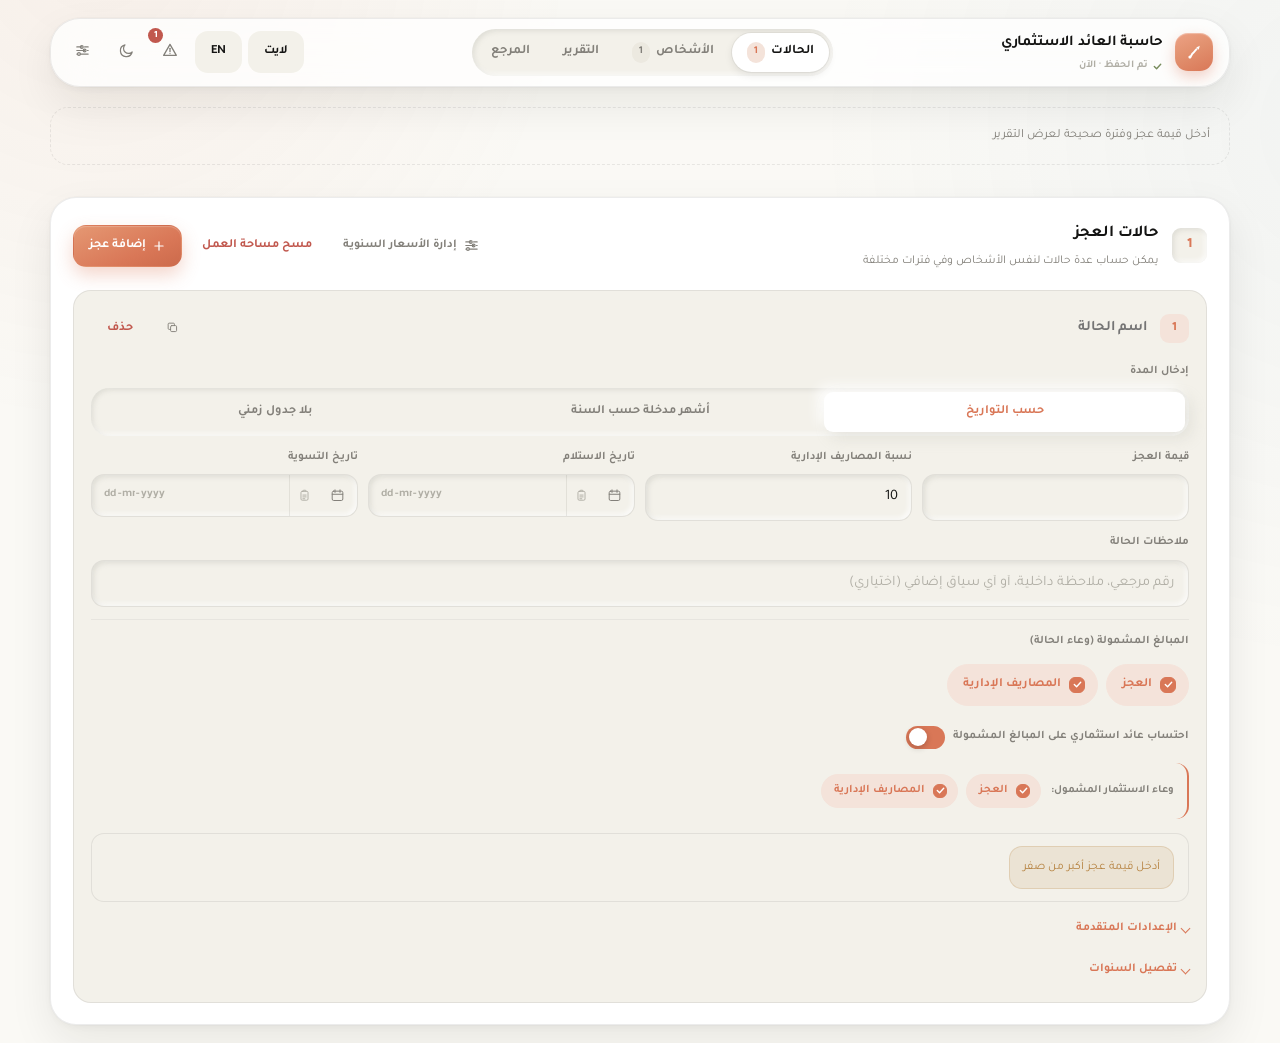
==== index.html @ 242391c8 "fix: synchronize virtual cache after duplicate-name blur Regenerate the affected virtual row when ha" ====
<!DOCTYPE html>
<html lang="ar" dir="rtl">
<head>
<meta charset="UTF-8">
<meta name="viewport" content="width=device-width,initial-scale=1">
<meta name="theme-color" content="#f4f1ea">
<title>حاسبة العائد الاستثماري</title>
<link rel="preconnect" href="https://fonts.googleapis.com">
<link rel="preconnect" href="https://fonts.gstatic.com" crossorigin>
<link rel="preconnect" href="https://cdnjs.cloudflare.com">
<link rel="stylesheet" href="https://fonts.googleapis.com/css2?family=Inter:wght@400;500;600;700;800&family=Tajawal:wght@400;500;700;800&display=swap">
<style>
:root{
  --bg:#faf9f5;
  --surface:rgba(255,255,255,.74);
  --surface-solid:#ffffff;
  --surface-soft:#f3f1ea;
  --surface-hover:#ece9e0;
  --ink:#141413;
  --muted:#83807a;
  --faint:#b0aea5;
  --line:rgba(20,20,19,.08);
  --line-soft:rgba(20,20,19,.05);
  --accent:#d97757;
  --accent-hover:#c8654a;
  --accent-soft:#f4e3da;
  --accent-2:#6a9bcc;
  --success:#788c5d;
  --warning:#b5813f;
  --danger:#c1584e;
  --shadow-xs:0 1px 2px rgba(20,20,19,.05);
  --shadow-sm:0 3px 10px rgba(20,20,19,.05),0 1px 2px rgba(20,20,19,.05);
  --shadow:0 18px 44px rgba(20,20,19,.08),0 3px 10px rgba(20,20,19,.04),0 0 0 1px rgba(20,20,19,.02);
  --shadow-lg:0 30px 70px rgba(20,20,19,.12),0 8px 22px rgba(20,20,19,.06);
  --shadow-soft:6px 6px 15px rgba(176,174,165,.24),-6px -6px 13px rgba(255,255,255,.92);
  --inset:inset 2px 2px 5px rgba(176,174,165,.30),inset -2px -2px 5px rgba(255,255,255,.85);
  --glow-accent:0 0 0 4px var(--accent-soft);
  --glass-blur:24px;
  --radius-xs:9px;
  --radius-sm:13px;
  --radius-md:18px;
  --radius-lg:26px;
  --radius-xl:30px;
  --radius-pill:999px;
  --ease:cubic-bezier(.22,1,.36,1);
  --ease-soft:cubic-bezier(.4,0,.2,1);
  --dur-1:140ms;--dur-2:240ms;--dur-3:420ms;
  --spring:linear(0,0.09 6.7%,0.32 15.5%,0.85 32%,1.09 45%,1.16 51%,1.14 58%,1.05 71%,1.01 82%,1 100%);
}

[data-theme="dark"]{
  --bg:#141413;
  --surface:rgba(28,27,26,.72);
  --surface-solid:#1c1b1a;
  --surface-soft:#211f1d;
  --surface-hover:#292725;
  --ink:#faf9f5;
  --muted:#a8a49b;
  --faint:#6e6b64;
  --line:rgba(250,249,245,.09);
  --line-soft:rgba(250,249,245,.05);
  --accent:#e08b6c;
  --accent-hover:#e89b80;
  --accent-soft:#3a2b23;
  --accent-2:#8bb4dd;
  --success:#93a878;
  --warning:#d1a05f;
  --danger:#e0847a;
  --shadow-xs:0 1px 2px rgba(0,0,0,.3);
  --shadow-sm:0 3px 10px rgba(0,0,0,.28),0 1px 2px rgba(0,0,0,.2);
  --shadow:0 22px 54px rgba(0,0,0,.4),0 4px 14px rgba(0,0,0,.25),0 0 0 1px rgba(250,249,245,.03);
  --shadow-lg:0 34px 80px rgba(0,0,0,.5),0 10px 26px rgba(0,0,0,.32);
  --shadow-soft:6px 6px 15px rgba(0,0,0,.32),-6px -6px 13px rgba(255,255,255,.025);
  --inset:inset 2px 2px 6px rgba(0,0,0,.42),inset -2px -2px 5px rgba(255,255,255,.025);
  --glow-accent:0 0 0 4px var(--accent-soft);
}

*{box-sizing:border-box}
html{scroll-behavior:smooth}

body{
  margin:0;
  min-height:100vh;
  padding:18px;
  background:var(--bg);
  color:var(--ink);
  font-family:"Tajawal","Inter",-apple-system,BlinkMacSystemFont,sans-serif;
  font-size:14.5px;
  line-height:1.55;
  -webkit-font-smoothing:antialiased;
  -moz-osx-font-smoothing:grayscale;
  transition:background .3s var(--ease-soft),color .3s var(--ease-soft);
}

[dir="rtl"] body{line-height:1.75}
[dir="ltr"] h1,[dir="ltr"] h2,[dir="ltr"] h3,[dir="ltr"] .cardTitle h2{letter-spacing:-.012em}

::selection{background:var(--accent-soft);color:var(--accent-hover)}
:focus-visible{outline:2px solid var(--accent);outline-offset:2px;border-radius:8px}

.money,.metricValue,td.money,th.money,.pill,input[type="number"],input[type="date"]{
  font-variant-numeric:tabular-nums;
  font-feature-settings:"tnum" 1,"cv05" 1;
}
.money,.metricValue{font-family:"Inter",sans-serif}

::-webkit-scrollbar{width:9px;height:9px}
::-webkit-scrollbar-track{background:transparent}
::-webkit-scrollbar-thumb{background:var(--line);border-radius:var(--radius-pill);border:2px solid transparent;background-clip:padding-box}
::-webkit-scrollbar-thumb:hover{background:var(--faint);background-clip:padding-box}

button,input,select,textarea{font:inherit}
button{user-select:none;cursor:pointer;-webkit-tap-highlight-color:transparent;transition:transform var(--dur-2) var(--ease-soft)}
button:active:not(:disabled){transform:scale(.972);transition-duration:var(--dur-1)}
h1,h2,h3,p{margin:0}

.app{max-width:1180px;margin:auto}

.topbar{
  position:sticky;top:12px;z-index:40;
  display:flex;align-items:center;justify-content:space-between;gap:14px;
  margin-bottom:20px;padding:10px 12px 10px 16px;
  border:1px solid var(--line);border-radius:var(--radius-xl);
  background:var(--surface);box-shadow:var(--shadow);
  backdrop-filter:blur(var(--glass-blur));-webkit-backdrop-filter:blur(var(--glass-blur));
  transition:box-shadow .3s var(--ease-soft),border-color .3s var(--ease-soft);
  contain:layout paint;
  view-transition-name:topbar;
}
@media(max-width:760px){
  .topbar{backdrop-filter:none;-webkit-backdrop-filter:none}
}
[dir="rtl"] .topbar{padding:10px 16px 10px 12px}

.brand{display:flex;align-items:center;gap:12px;min-width:0}
.brand>div{min-width:0}
.brandMark{
  width:38px;height:38px;border-radius:13px;flex:none;
  background:linear-gradient(155deg,#eda285 0%,#e2916f 45%,#d97757 100%);
  display:flex;align-items:center;justify-content:center;
  box-shadow:0 6px 14px rgba(217,119,87,.32),inset 0 1px 1px rgba(255,255,255,.35);
  position:relative;
}
.brand h1{font-size:15px;font-weight:700;white-space:nowrap;overflow:hidden;text-overflow:ellipsis;letter-spacing:-.005em}
.autosaveIndicator{display:flex;align-items:center;gap:4px;margin:1px 0 0;font-size:10.5px;font-weight:600;color:var(--faint);white-space:nowrap}
.autosaveIndicator svg{width:11px;height:11px;color:var(--success);flex:none}

.mainNav{
  display:flex;gap:3px;padding:4px;border-radius:var(--radius-pill);
  background:var(--surface-soft);box-shadow:var(--inset);flex:none;position:relative;
}
.navIndicator{
  position:absolute;top:4px;bottom:4px;left:0;border-radius:var(--radius-pill);
  background:var(--surface-solid);box-shadow:0 3px 8px rgba(20,20,19,.09),0 0 0 1px var(--line-soft);
  z-index:0;pointer-events:none;
}
.navIndicator.ready{
  transition-property:transform,width;transition-duration:.32s,.32s;
  transition-timing-function:var(--ease),var(--ease);
  transition-timing-function:var(--spring),var(--ease);
}
.navBtn{
  position:relative;z-index:1;
  border:none;background:transparent;color:var(--muted);
  padding:8px 15px;border-radius:var(--radius-pill);font-size:13px;font-weight:600;
  display:flex;align-items:center;gap:6px;white-space:nowrap;
  transition:color .2s var(--ease-soft);
}
.navBtn .navCount{
  font-size:10.5px;font-weight:700;background:var(--surface-hover);color:var(--muted);
  border-radius:var(--radius-pill);padding:1px 7px;
  transition:background .2s var(--ease-soft),color .2s var(--ease-soft);
}
.navBtn.active{color:var(--ink)}
.navBtn.active .navCount{background:var(--accent-soft);color:var(--accent)}
.navBtn:hover:not(.active){color:var(--ink)}

.actions{display:flex;gap:6px;flex:none}
.iconBtn,.softBtn,.primaryBtn,.dangerBtn{
  border:1px solid transparent;border-radius:var(--radius-sm);
  padding:9px 15px;font-size:12.5px;font-weight:600;
  display:inline-flex;align-items:center;gap:6px;white-space:nowrap;
  transition:transform .18s var(--ease),background .18s var(--ease-soft),color .18s var(--ease-soft),box-shadow .18s var(--ease-soft),opacity .18s var(--ease-soft),border-color .18s var(--ease-soft);
}
.iconBtn{width:38px;height:38px;padding:0;justify-content:center;background:transparent;color:var(--muted);border-radius:var(--radius-sm)}
.iconBtn:hover{background:var(--surface-soft);color:var(--ink)}
.softBtn{background:var(--surface-soft);color:var(--ink);text-decoration:none;cursor:pointer}
.softBtn:hover{background:var(--surface-hover);transform:translateY(-1px)}
.primaryBtn{background:linear-gradient(155deg,#e59873,#d97757 65%,#cc6a4b);color:#fff;box-shadow:0 8px 18px rgba(217,119,87,.3),inset 0 1px 1px rgba(255,255,255,.22)}
.primaryBtn:hover{transform:translateY(-1.5px);box-shadow:0 12px 24px rgba(217,119,87,.36),inset 0 1px 1px rgba(255,255,255,.25)}
.dangerBtn{background:transparent;color:var(--danger)}
.dangerBtn:hover{background:rgba(193,88,78,.1)}
.ghostBtn{border:none;background:transparent;color:var(--muted);padding:6px 11px;border-radius:var(--radius-xs);font-size:12px;font-weight:600;display:inline-flex;align-items:center;gap:6px;transition:background .18s var(--ease-soft),color .18s var(--ease-soft)}
.ghostBtn:hover{color:var(--ink);background:var(--surface-soft)}
.iconBtn svg,.softBtn svg,.primaryBtn svg,.dangerBtn svg,.copyBtn svg,.rmIcon svg{display:block}

button:disabled{opacity:.42;cursor:not-allowed;transform:none!important}

.view{display:flex;flex-direction:column;gap:16px}
.view>*{animation-name:viewCardIn;animation-duration:var(--dur-3);animation-timing-function:var(--ease);animation-timing-function:var(--spring);animation-fill-mode:backwards}
.view>*:nth-child(1){animation-delay:0ms}
.view>*:nth-child(2){animation-delay:35ms}
.view>*:nth-child(3){animation-delay:70ms}
.view>*:nth-child(4){animation-delay:105ms}
.view>*:nth-child(5){animation-delay:140ms}
.view>*:nth-child(6){animation-delay:175ms}
.view>*:nth-child(7){animation-delay:210ms}
.view>*:nth-child(n+8){animation-delay:245ms}
@keyframes viewCardIn{from{opacity:0;transform:translateY(10px) scale(.985)}to{opacity:1;transform:none}}
@keyframes fadeIn{from{opacity:.5;transform:translateY(2px)}to{opacity:1;transform:none}}

@keyframes rowIn{from{opacity:0;transform:translateY(-6px)}to{opacity:1;transform:none}}
@keyframes rowOut{from{opacity:1;transform:none}to{opacity:0;transform:translateY(-4px)}}
.rowEnter{animation:rowIn .3s var(--ease)}
.rowExit{animation:rowOut .16s var(--ease-soft) forwards;pointer-events:none}

.card{
  background:var(--surface-solid);border:1px solid var(--line);
  border-radius:var(--radius-lg);padding:22px;box-shadow:var(--shadow);
  transition:box-shadow .25s var(--ease-soft),border-color .3s var(--ease-soft);
}
.card:hover{border-color:color-mix(in srgb,var(--faint) 40%,var(--line))}
@keyframes inputShake{0%,100%{transform:translateX(0)}25%{transform:translateX(-3px)}75%{transform:translateX(3px)}}
.inputShake{animation:inputShake .24s var(--ease-soft)}
::view-transition-old(root),::view-transition-new(root){animation-duration:.3s}
@keyframes tabSlideEnter{from{opacity:0;transform:translateX(8px)}to{opacity:1;transform:none}}
@keyframes tabSlideEnterRTL{from{opacity:0;transform:translateX(-8px)}to{opacity:1;transform:none}}
.tabSlideEnter{animation:tabSlideEnter var(--dur-2) var(--ease-soft)}
[dir="rtl"] .tabSlideEnter{animation-name:tabSlideEnterRTL}
[data-flash]{animation:cellFlash var(--dur-3) var(--ease-soft)}
@keyframes cellFlash{0%{background:color-mix(in srgb,var(--accent) 14%,transparent)}100%{background:transparent}}

.cardHeader{display:flex;align-items:center;justify-content:space-between;gap:14px;margin-bottom:18px;flex-wrap:wrap}
.cardTitle{display:flex;align-items:center;gap:13px}
.cardTitle h2{font-size:16.5px;font-weight:700;letter-spacing:-.01em}
.cardTitle p{font-size:12px;color:var(--muted);margin-top:2px}
.counter{
  width:35px;height:35px;border-radius:var(--radius-xs);flex:none;
  background:var(--surface-soft);box-shadow:var(--inset);
  display:flex;align-items:center;justify-content:center;font-weight:800;color:var(--accent);font-size:14px;
}

.field{display:flex;flex-direction:column;gap:6px;min-width:0}
.field>span{font-size:11.5px;font-weight:600;color:var(--muted)}
.input,select.input{
  border:1px solid var(--line);background:var(--surface-soft);color:var(--ink);
  border-radius:var(--radius-sm);padding:10px 13px;min-height:43px;width:100%;
  box-shadow:var(--inset);transition:border .2s var(--ease-soft),box-shadow .2s var(--ease-soft),background .2s var(--ease-soft);
}
.input:focus,select.input:focus{outline:none;border-color:var(--accent);background:var(--surface-solid);box-shadow:var(--glow-accent)}
.input:focus-visible,select.input:focus-visible{outline:none}
.input::placeholder{color:var(--faint)}

.grid2{display:grid;grid-template-columns:1fr 1fr;gap:10px}
.grid3{display:grid;grid-template-columns:repeat(3,1fr);gap:10px}
.grid4{display:grid;grid-template-columns:repeat(4,1fr);gap:10px}
.grid5{display:grid;grid-template-columns:repeat(5,1fr);gap:10px}
@media(max-width:980px){.grid5{grid-template-columns:repeat(3,1fr)}}
@media(max-width:820px){.grid3,.grid4{grid-template-columns:1fr 1fr}}
@media(max-width:620px){.grid5{grid-template-columns:1fr 1fr}}
@media(max-width:520px){.grid2,.grid3,.grid4{grid-template-columns:1fr}}
@media(max-width:420px){.grid5{grid-template-columns:1fr}}

.caseCard{
  border:1px solid var(--line);border-radius:var(--radius-md);padding:17px;
  background:var(--surface-soft);margin-bottom:12px;
  transition:border-color .2s var(--ease-soft),box-shadow .2s var(--ease-soft);
  content-visibility:auto;contain-intrinsic-size:auto 320px;
}
.caseCard:last-child{margin-bottom:0}
.caseCard:hover{border-color:color-mix(in srgb,var(--faint) 55%,transparent)}
.caseTop{display:flex;align-items:center;justify-content:space-between;gap:10px;margin-bottom:12px}
.caseIdentity{display:flex;align-items:center;gap:11px;flex:1;min-width:0}
.caseNumber{
  width:29px;height:29px;border-radius:var(--radius-xs);flex:none;background:var(--accent-soft);color:var(--accent);
  display:flex;align-items:center;justify-content:center;font-weight:800;font-size:12.5px;
}
.caseName{border:none;background:transparent;font-weight:700;font-size:14.5px;color:var(--ink);width:100%;min-width:80px;padding:4px 2px;border-radius:6px;transition:background .15s var(--ease-soft)}
.caseName:focus{outline:none;background:var(--surface-hover)}
.rowActions{display:flex;gap:4px;flex:none;flex-wrap:wrap;max-width:100%}
.gapBadgeSlot{flex:none}
@media(max-width:620px){
  .caseTop{align-items:flex-start;flex-wrap:wrap}
  .rowActions{margin-inline-start:auto}
  .gapBadge{font-size:10px}
}

details.advanced{margin-top:12px}
details.advanced summary{
  cursor:pointer;font-size:12px;font-weight:600;color:var(--accent);list-style:none;
  display:inline-flex;align-items:center;gap:5px;padding:4px 0;
}
details.advanced summary::-webkit-details-marker{display:none}
details.advanced summary::before{
  content:"";width:6px;height:6px;flex:none;
  border-inline-end:1.6px solid currentColor;border-block-end:1.6px solid currentColor;
  transform:rotate(-45deg);transition:transform .2s var(--ease);
}
details.advanced[open] summary::before{transform:rotate(45deg)}
details.advanced .grid3{margin-top:12px}

.checklistRow{display:flex;gap:8px;flex-wrap:wrap;margin-top:6px}
.checkChip{
  border:1px solid var(--line);background:var(--surface-soft);color:var(--muted);
  border-radius:var(--radius-pill);padding:9px 15px 9px 12px;font-size:12.5px;font-weight:700;
  display:inline-flex;align-items:center;gap:8px;
  transition:background .2s var(--ease-soft),color .2s var(--ease-soft),border-color .2s var(--ease-soft),transform .16s var(--ease);
}
[dir="rtl"] .checkChip{padding:9px 12px 9px 15px}
.checkChip:disabled{opacity:0.5;cursor:not-allowed;transform:none!important;border-color:var(--line)!important}
.checkChip .chipDot{
  width:16px;height:16px;border-radius:6px;border:1.6px solid var(--faint);flex:none;
  display:flex;align-items:center;justify-content:center;color:#fff;
  transition:background var(--dur-2) var(--ease-soft),border-color var(--dur-2) var(--ease-soft);
}
.checkChip .chipDot svg{display:block;stroke-dasharray:24;stroke-dashoffset:24;transition:stroke-dashoffset .2s var(--ease-soft)}
.checkChip.active{background:var(--accent-soft);color:var(--accent);border-color:var(--accent-soft)}
.checkChip.active .chipDot{background:var(--accent);border-color:var(--accent)}
.checkChip.active .chipDot svg{stroke-dashoffset:0}
.checkChip:hover:not(.active):not(:disabled){border-color:var(--faint);transform:translateY(-1px)}
.checkChip.small{padding:6px 12px 6px 10px;font-size:11.5px}
[dir="rtl"] .checkChip.small{padding:6px 10px 6px 12px}
.checkChip.small .chipDot{width:14px;height:14px}
input[type="checkbox"].appCheck{appearance:none;-webkit-appearance:none;width:17px;height:17px;min-height:17px;min-width:17px;max-width:17px;max-height:17px;border-radius:6px;border:1.6px solid var(--faint);background:var(--surface-soft);box-shadow:var(--inset);flex:none;margin:0;padding:0;display:inline-grid;place-content:center;cursor:pointer;transition:background var(--dur-2) var(--ease-soft),border-color var(--dur-2) var(--ease-soft)}
.appCheck::after{content:"";width:8px;height:5px;border-left:1.6px solid #fff;border-bottom:1.6px solid #fff;transform:rotate(-45deg) scale(0);transition:transform var(--dur-2) var(--ease-soft)}
input[type="checkbox"].appCheck:checked{background:var(--accent);border-color:var(--accent)}
.appCheck:checked::after{transform:rotate(-45deg) scale(1)}
input[type="checkbox"].appCheck:indeterminate{background:var(--accent);border-color:var(--accent)}
.appCheck:indeterminate::after{width:8px;height:0;border-left:none;border-bottom:1.6px solid #fff;transform:scale(1)}
input[type="checkbox"].appCheck:focus-visible{box-shadow:var(--glow-accent)}
input[type="checkbox"].appCheck:disabled{opacity:.45;cursor:not-allowed}
.checklistSubRow{display:flex;align-items:center;gap:8px;flex-wrap:wrap;margin-top:8px;padding:11px 13px;border-inline-start:2px solid var(--accent);background:var(--surface-soft);border-radius:0 var(--radius-sm) var(--radius-sm) 0}
.checklistSubLabel{font-size:11px;font-weight:700;color:var(--muted);margin-inline-end:2px}
.collapseRows{display:grid;grid-template-rows:0fr;transition:grid-template-rows .2s var(--ease-soft)}
.collapseRows>.collapseInner{overflow:hidden;min-height:0}

.rowWarning{border-color:rgba(193,88,78,.35)!important;background:rgba(193,88,78,.05)!important}
.warnBadge{display:inline-flex;align-items:center;gap:4px;font-size:10.5px;font-weight:700;color:var(--danger);background:rgba(193,88,78,.1);border-radius:var(--radius-pill);padding:2px 9px;white-space:nowrap}

.segmented{display:grid;gap:4px;padding:4px;border-radius:var(--radius-md);background:var(--surface-soft);box-shadow:var(--inset)}
.segmented button{
  border:none;background:transparent;color:var(--muted);padding:9px 11px;border-radius:var(--radius-xs);
  font-size:12.5px;font-weight:600;transition:background .2s var(--ease-soft),color .2s var(--ease-soft),box-shadow .2s var(--ease-soft);
}
.segmented button.active{background:var(--surface-solid);color:var(--accent);box-shadow:var(--shadow-soft)}

.hint{font-size:11.5px;color:var(--muted);line-height:1.55}

.quickTools{border:1px dashed var(--line);border-radius:var(--radius-md);padding:13px;margin-bottom:14px;transition:border-color .2s var(--ease-soft)}
.quickTools[open]{border-style:solid;border-color:var(--line)}
.quickTools summary{cursor:pointer;font-size:12.5px;font-weight:700;color:var(--ink);list-style:none;display:flex;align-items:center;gap:7px}
.quickTools summary::-webkit-details-marker{display:none}
.quickTools summary svg{color:var(--accent);flex:none}
.quickToolsBody{margin-top:13px;display:flex;flex-direction:column;gap:12px}

.refToc{display:flex;flex-wrap:wrap;gap:6px;margin-bottom:14px}
.refToc a{font-size:11.5px;font-weight:600;color:var(--muted);background:var(--surface-soft);border:1px solid var(--line);border-radius:999px;padding:5px 11px;text-decoration:none;transition:color .15s var(--ease-soft),border-color .15s var(--ease-soft)}
.refToc a:hover{color:var(--accent);border-color:color-mix(in srgb,var(--accent) 30%,var(--line))}
.refFilterRow{margin-bottom:14px}
.refFormula{font-family:ui-monospace,SFMono-Regular,Menlo,Consolas,monospace;font-size:12px;line-height:1.75;background:var(--surface-soft);border:1px solid var(--line);border-radius:var(--radius-sm);padding:12px 14px;white-space:pre-wrap;color:var(--ink);overflow-x:auto;margin:0}
.refBadgeList{display:flex;flex-wrap:wrap;gap:7px}
.refBadge{font-size:11.5px;font-weight:600;padding:5px 11px;border-radius:999px;background:color-mix(in srgb,var(--accent) 12%,transparent);color:var(--accent);border:1px solid color-mix(in srgb,var(--accent) 30%,transparent)}
.refWhyBtn{display:inline-flex;align-items:center;justify-content:center;width:19px;height:19px;border-radius:50%;border:1px solid var(--line);background:var(--surface-soft);color:var(--muted);flex:none;transition:color .15s var(--ease-soft),border-color .15s var(--ease-soft)}
.refWhyBtn:hover{color:var(--accent);border-color:color-mix(in srgb,var(--accent) 30%,var(--line))}
.refHighlight{animation:refPulse 1.6s var(--ease-soft)}
@keyframes refPulse{0%{background:color-mix(in srgb,var(--accent) 16%,transparent)}100%{background:transparent}}
.explainRow{display:flex;justify-content:space-between;gap:14px;font-size:12.5px;padding:7px 0;border-bottom:1px solid var(--line)}
.explainRow:last-child{border-bottom:none}
.explainRow span:first-child{color:var(--muted)}
.explainRow span:last-child{font-weight:600;color:var(--ink);font-variant-numeric:tabular-nums}
.warningsList{display:flex;flex-direction:column;gap:4px;max-height:60vh;overflow-y:auto}
.warningRow{display:flex;align-items:flex-start;gap:8px;text-align:start;font-size:12px;line-height:1.45;padding:9px 10px;border-radius:var(--radius-sm);border:none;background:transparent;color:var(--ink);cursor:pointer;transition:background .15s var(--ease-soft)}
.warningRow:hover{background:var(--surface-soft)}
.warningRow svg{flex:none;margin-top:1px;color:var(--danger)}
.warningCoverageBlock .notice{font-size:12px;padding:9px 10px}
.warningsBtn{position:relative}
.warningBadgeCount{position:absolute;top:-4px;inset-inline-end:-4px;min-width:15px;height:15px;padding:0 3px;border-radius:999px;background:var(--danger);color:#fff;font-size:9.5px;font-weight:800;display:flex;align-items:center;justify-content:center;line-height:1}
.srOnly{position:absolute;width:1px;height:1px;padding:0;margin:-1px;overflow:hidden;clip:rect(0,0,0,0);white-space:nowrap;border:0}
[data-explain]{cursor:pointer;text-decoration:underline;text-decoration-style:dotted;text-decoration-color:var(--faint);text-underline-offset:2px}
[data-explain]:hover{color:var(--accent);text-decoration-color:var(--accent)}
.inlineRow{display:flex;gap:8px;align-items:flex-end;flex-wrap:wrap}
.inlineRow .field{flex:1;min-width:130px}

.peopleTableWrap{overflow:auto;max-height:min(62vh,620px);border:1px solid var(--line);border-radius:var(--radius-md)}
table.peopleTable{width:100%;border-collapse:collapse;min-width:520px}
table.peopleTable thead th{
  text-align:start;vertical-align:middle;font-size:11px;font-weight:700;color:var(--muted);
  padding:11px 13px;background:var(--surface-soft);position:sticky;top:0;z-index:2;
}
table.peopleTable tbody td{padding:6px 0;border-top:1px solid var(--line);vertical-align:middle}
table.peopleTable tbody tr{transition:background .15s var(--ease-soft)}
table.peopleTable tbody tr:hover{background:var(--surface-soft)}
table.peopleTable input{border:none;background:transparent;padding:8px;padding-inline-start:13px;border-radius:var(--radius-xs);width:100%;min-height:36px;transition:background .15s var(--ease-soft)}
table.peopleTable input:focus{outline:none;background:var(--surface-solid);box-shadow:var(--glow-accent)}
table.peopleTable td.numCol{width:34px;text-align:center;color:var(--faint);font-size:11.5px;font-weight:700}
table.peopleTable .selectCol{width:30px;text-align:center}
table.peopleTable .selectCol input,table.peopleTable thead th:first-child input{cursor:pointer}
table.peopleTable tbody td:first-child{position:sticky;inset-inline-start:0;z-index:1;background:var(--surface-solid)}
table.peopleTable thead th:first-child{position:sticky;inset-inline-start:0;z-index:3}
table.peopleTable tbody tr:hover td:first-child{background:var(--surface-soft)}
table.peopleTable tbody tr.rowSelected td:first-child{background:color-mix(in srgb,var(--accent) 7%,var(--surface-solid))}
table.peopleTable tbody tr.rowWarning td:first-child{background:rgba(193,88,78,.05)}
.peopleTableWrap{
  background-image:linear-gradient(to right,var(--surface-solid) 0,transparent 24px),linear-gradient(to left,var(--surface-solid) 0,transparent 24px);
  background-repeat:no-repeat;background-attachment:local,local;background-position:0 0,100% 0;background-size:32px 100%,32px 100%;
}
table.peopleTable td.rmCol{width:38px;text-align:center;padding-inline:4px}
table.peopleTable td[data-role="daysCell"],table.peopleTable td[data-role="amountCell"]{
  padding-inline:13px;text-align:start;font-variant-numeric:tabular-nums;unicode-bidi:isolate;
}
.rmIcon{border:none;background:transparent;color:var(--faint);width:30px;height:30px;border-radius:var(--radius-xs);display:inline-flex;align-items:center;justify-content:center;transition:background .18s var(--ease-soft),color .18s var(--ease-soft)}
.rmIcon:hover{color:var(--danger);background:rgba(193,88,78,.1)}

.metricsStrip{display:grid;grid-template-columns:repeat(4,1fr);gap:10px;margin-bottom:16px}
@media(max-width:760px){.metricsStrip{grid-template-columns:1fr 1fr}}
.metric{
  border:1px solid var(--line);border-radius:var(--radius-md);padding:15px;
  background:var(--surface-soft);transition:transform .2s var(--ease),box-shadow .2s var(--ease),border-color .2s var(--ease-soft);
}
.metric:hover{transform:translateY(-1.5px);border-color:color-mix(in srgb,var(--faint) 45%,transparent)}
.metric.accent{background:linear-gradient(160deg,var(--accent-soft),var(--surface-soft))}
.metricLabel{font-size:11px;color:var(--muted);font-weight:600;margin-bottom:6px}
.metricValue{font-size:19px;font-weight:800;letter-spacing:-.2px}
.metricValue.accentText{color:var(--accent)}
.metricSub{font-size:10.5px;color:var(--faint);margin-top:4px}

.notice{
  font-size:12px;padding:10px 13px;border-radius:var(--radius-sm);margin-bottom:8px;
  background:rgba(181,129,63,.12);color:var(--warning);border:1px solid rgba(181,129,63,.22);
}

.noticeCritical{
  font-size:13px;font-weight:700;padding:13px 15px;border-radius:var(--radius-sm);margin-bottom:10px;
  background:rgba(193,88,78,.13);color:#c1584e;border:1.5px solid rgba(193,88,78,.4);
  display:flex;align-items:flex-start;gap:9px;line-height:1.5;
}
.noticeCritical svg{flex:none;margin-top:1px}

.gapBadge{
  display:inline-flex;align-items:center;gap:4px;font-size:11px;font-weight:700;
  padding:3px 8px;border-radius:999px;white-space:nowrap;cursor:help;
}
.gapBadge svg{width:12px;height:12px}
.gapBadgeCritical{background:rgba(193,88,78,.13);color:#c1584e;border:1px solid rgba(193,88,78,.4)}
.gapBadgeInfo{background:rgba(181,129,63,.12);color:var(--warning);border:1px solid rgba(181,129,63,.22)}

.reconPanel{display:flex;flex-direction:column;gap:6px;margin-bottom:14px;border-radius:var(--radius-md)}
body::before{content:"";position:fixed;inset:-6%;z-index:-1;pointer-events:none;background:radial-gradient(circle at 12% 0%,rgba(217,119,87,.07),transparent 30rem),radial-gradient(circle at 100% 18%,rgba(106,155,204,.055),transparent 34rem);animation:ambientDrift 60s ease-in-out infinite alternate}
body.tabHidden::before{animation-play-state:paused}
@keyframes ambientDrift{from{transform:translate(0,0)}to{transform:translate(-1.4%,1%)}}
.reconPanel.reconSettle{animation:reconWash 1.4s var(--ease-soft)}
.reconPanel.reconSettle .reconOk svg{stroke-dasharray:24;stroke-dashoffset:24;animation:reconDraw .5s var(--ease-soft) .1s forwards}
@keyframes reconDraw{to{stroke-dashoffset:0}}
@keyframes reconWash{0%{background:transparent}25%{background:color-mix(in srgb,var(--success) 9%,transparent)}100%{background:transparent}}
.reconRow{display:flex;align-items:center;justify-content:space-between;gap:10px;font-size:12px;padding:9px 13px;border-radius:var(--radius-sm);border:1px solid transparent}
.reconRow .reconName{font-weight:600;color:var(--ink);overflow:hidden;text-overflow:ellipsis;white-space:nowrap;min-width:0}
.reconRow .reconFigures{display:flex;align-items:center;gap:7px;font-variant-numeric:tabular-nums;white-space:nowrap;flex:none}
.reconRow svg{flex:none}
.reconOk{background:color-mix(in srgb,var(--success) 12%,transparent);color:var(--success);border-color:color-mix(in srgb,var(--success) 32%,transparent)}
.reconBad{background:color-mix(in srgb,var(--danger) 13%,transparent);color:var(--danger);border-color:color-mix(in srgb,var(--danger) 38%,transparent)}
.reconRow.reconOk .reconName,.reconRow.reconBad .reconName{color:inherit}
.reconGrand{font-weight:700}

.reportDoc{border-top:3px solid var(--accent);padding-top:22px}
.reportToolbar{display:flex;justify-content:flex-end;gap:8px;margin-bottom:18px}
.reportLetterhead{display:flex;align-items:flex-start;justify-content:space-between;gap:16px;flex-wrap:wrap}
.reportLetterheadTop{display:flex;align-items:center;gap:15px}
.reportLetterheadMark{width:46px;height:46px;border-radius:15px;flex:none;background:linear-gradient(155deg,#eda285,#d97757 70%,#cc6a4b);display:flex;align-items:center;justify-content:center;box-shadow:0 8px 18px rgba(217,119,87,.28),inset 0 1px 1px rgba(255,255,255,.3)}
.reportLetterhead h2{font-size:19px;font-weight:800;letter-spacing:-.01em}
.reportLetterhead p{font-size:12.5px;color:var(--muted);margin-top:3px}
.reportLetterheadMeta{font-size:11px;color:var(--faint);font-weight:600;line-height:1.6;text-align:end;white-space:nowrap}
.reportDivider{height:1px;background:linear-gradient(90deg,transparent,var(--line) 12%,var(--line) 88%,transparent);margin:19px 0 21px}
.reportTitleInput{border:none;background:transparent;font:inherit;font-size:19px;font-weight:800;letter-spacing:-.01em;color:var(--ink);padding:2px 4px;margin:-2px -4px;width:100%;border-radius:8px;transition:box-shadow .18s var(--ease-soft)}
.reportTitleInput::placeholder{color:var(--faint);font-weight:800}
.reportTitleInput:focus{outline:none;box-shadow:0 0 0 2px var(--accent-soft)}
.reportMetaGrid{display:grid;grid-template-columns:repeat(auto-fit,minmax(150px,1fr));gap:10px 18px;margin-top:14px}
.reportMetaField{display:flex;flex-direction:column;gap:3px;min-width:0}
.reportMetaField label{font-size:10px;font-weight:700;color:var(--muted);text-transform:uppercase;letter-spacing:.045em}
.reportMetaField input{border:none;border-bottom:1px solid var(--line);background:transparent;padding:3px 1px;font:inherit;font-size:12.5px;color:var(--ink);border-radius:0;transition:border-color .2s var(--ease-soft)}
.reportMetaField input::placeholder{color:var(--faint)}
.reportMetaField input:focus{outline:none;border-bottom-color:var(--accent)}

.reportTabs{position:relative;display:flex;gap:4px;padding:4px;background:var(--surface-soft);border-radius:var(--radius-pill);box-shadow:var(--inset);margin-bottom:12px;width:max-content;max-width:100%;overflow-x:auto}
.reportTabIndicator{position:absolute;top:4px;bottom:4px;left:0;border-radius:var(--radius-pill);background:var(--surface-solid);box-shadow:var(--shadow-soft);z-index:0;pointer-events:none}
.reportTabIndicator.ready{transition-property:transform,width;transition-duration:.32s,.32s;transition-timing-function:var(--ease),var(--ease);transition-timing-function:var(--spring),var(--ease)}
.reportTabs button{position:relative;z-index:1;border:none;background:transparent;color:var(--muted);padding:9px 15px;border-radius:var(--radius-pill);font-size:12.5px;font-weight:600;white-space:nowrap;transition:color .2s var(--ease-soft)}
.reportTabs button.active{color:var(--ink)}

.filterBar{display:flex;gap:8px;margin-bottom:12px}
.filterBar .input{max-width:280px}

.explanationBody{display:flex;flex-direction:column;gap:16px}

.explanationCase{border:1px solid var(--line);border-radius:var(--radius-md);padding:19px;background:var(--surface-soft)}
.explanationCase h3{font-size:14.5px;font-weight:700;margin-bottom:12px}
.explainGrid{display:grid;grid-template-columns:repeat(4,1fr);gap:8px;margin-bottom:12px}
@media(max-width:760px){.explainGrid{grid-template-columns:1fr 1fr}}
.explainGrid>div{display:flex;flex-direction:column;gap:3px;background:var(--surface-solid);border:1px solid var(--line);border-radius:var(--radius-xs);padding:9px 12px}
.explainGrid span{font-size:10px;color:var(--muted);font-weight:600}
.explainGrid strong{font-size:12.5px;font-weight:700;font-variant-numeric:tabular-nums;font-family:"Inter",sans-serif}
.explainNote{font-size:12.5px;color:var(--ink);background:var(--accent-soft);border-radius:var(--radius-xs);padding:10px 13px;margin-bottom:12px;line-height:1.7}
.explainYears{display:flex;flex-direction:column;gap:4px;margin-bottom:4px}
.explainYearRow{font-size:12.5px;line-height:1.8;padding:8px 12px;border-radius:var(--radius-xs);background:var(--surface-solid);border:1px solid var(--line);font-variant-numeric:tabular-nums}
.explainResult{font-size:13px;padding-top:10px;margin-top:8px;border-top:1px solid var(--line)}

.tableShell{overflow:auto;max-height:min(62vh,620px);border:1px solid var(--line);border-radius:var(--radius-md)}
table{width:100%;border-collapse:collapse;font-size:12.5px}
thead th{
  position:sticky;top:0;background:color-mix(in srgb,var(--surface-solid) 92%,transparent);
  backdrop-filter:blur(8px);text-align:start;padding:11px 13px;font-size:10.8px;
  font-weight:700;color:var(--muted);white-space:nowrap;border-bottom:1px solid var(--line);
  z-index:2;
}
.tableShell thead th{background:var(--surface-solid);backdrop-filter:none}
.tableShell table tbody td:first-child{position:sticky;inset-inline-start:0;z-index:1;background:var(--surface-solid)}
.tableShell table thead th:first-child{position:sticky;inset-inline-start:0;z-index:3}
.tableShell table tbody tr:hover td:first-child{background:var(--surface-hover)}
.tableShell table tr.ledgerSubtotalRow td:first-child{background:var(--surface-soft)}
.tableShell table tr.rowWarning td:first-child{background:rgba(193,88,78,.05)}
.tableShell{
  background-image:linear-gradient(to right,var(--surface-solid) 0,transparent 24px),linear-gradient(to left,var(--surface-solid) 0,transparent 24px);
  background-repeat:no-repeat;background-attachment:local,local;background-position:0 0,100% 0;background-size:32px 100%,32px 100%;
}
tbody td{padding:10px 13px;border-bottom:1px solid var(--line);white-space:nowrap}
tbody tr{transition:background .15s var(--ease-soft)}
tbody tr:hover{background:var(--surface-soft)}
tbody tr:last-child td{border-bottom:none}
tr.ledgerSubtotalRow td{background:var(--surface-soft);font-weight:600}
tr.ledgerSubtotalRow:hover td{background:var(--surface-hover)}
tr.virtualSpacer td{padding:0;border:none}
tfoot td{position:sticky;bottom:0;padding:10px 13px;border-top:1px solid var(--line);font-weight:600;background:color-mix(in srgb,var(--surface-solid) 92%,transparent);backdrop-filter:blur(8px);white-space:nowrap}
.tableShell tfoot td{background:var(--surface-soft);backdrop-filter:none}
td.money,th.money{font-variant-numeric:tabular-nums}
.accentText{color:var(--accent);font-weight:700}
.mutedText{color:var(--muted);font-size:11.5px}
.pill{background:var(--accent-soft);color:var(--accent);padding:3px 11px;border-radius:var(--radius-pill);font-size:11.5px;font-weight:700}
.copyBtn{border:none;background:transparent;color:var(--faint);width:27px;height:27px;border-radius:var(--radius-xs);display:inline-flex;align-items:center;justify-content:center;transition:background .18s var(--ease-soft),color .18s var(--ease-soft)}
.copyBtn:hover{color:var(--accent);background:var(--accent-soft)}

.empty{padding:44px 20px;text-align:center;color:var(--muted);font-size:13px}

.fauxSelect{
  display:flex;align-items:center;justify-content:space-between;gap:6px;
  text-align:start;cursor:pointer;color:var(--ink);font:inherit;
  -webkit-appearance:none;appearance:none;margin:0;
}
.fauxSelect span{overflow:hidden;text-overflow:ellipsis;white-space:nowrap}
.fauxSelect svg{flex:none;width:13px;height:13px;color:var(--muted);transition:transform .2s var(--ease)}
.fauxSelect.panelOpen svg{transform:rotate(180deg);color:var(--accent)}
.fauxSelect:hover{border-color:var(--faint)}

.dateField{
  position:relative;display:flex;align-items:stretch;direction:ltr;
  border:1px solid var(--line);background:var(--surface-soft);color:var(--ink);
  border-radius:var(--radius-sm);min-height:43px;width:100%;
  box-shadow:var(--inset);transition:border .2s var(--ease-soft),box-shadow .2s var(--ease-soft),background .2s var(--ease-soft);
  padding-inline-start:12px;
}
.dateField:focus-within{border-color:var(--accent);background:var(--surface-solid);box-shadow:var(--glow-accent)}
.dateField.panelOpen{border-color:var(--accent)}
.dateField .dateSeg{
  border:none;background:transparent;box-shadow:none;color:var(--ink);font:inherit;
  text-align:center;padding:0;width:2.15ch;-moz-appearance:textfield;flex:none;
}
.dateField .dateSeg::-webkit-outer-spin-button,.dateField .dateSeg::-webkit-inner-spin-button{display:none}
.dateField .dateSeg.ySeg{width:4.3ch}
.dateField .dateSeg::placeholder{color:var(--faint)}
.dateField .dateSeg:focus{outline:none}
.dateField .dateSep{display:flex;align-items:center;color:var(--faint);padding:0 1px;flex:none}
.dateField .copyToggleBtn{
  flex:none;margin-inline-start:auto;border:none;background:transparent;color:var(--faint);
  width:29px;display:flex;align-items:center;justify-content:center;
  border-inline-start:1px solid var(--line);transition:background .18s var(--ease-soft),color .18s var(--ease-soft);
}
.dateField .copyToggleBtn:hover{color:var(--accent);background:var(--surface-hover)}
.dateField .calBtn{
  flex:none;border:none;background:transparent;color:var(--muted);
  width:39px;display:flex;align-items:center;justify-content:center;
  border-radius:0 var(--radius-sm) var(--radius-sm) 0;transition:background .18s var(--ease-soft),color .18s var(--ease-soft);
}
.dateField .calBtn:hover{color:var(--accent);background:var(--surface-hover)}
.dateField.panelOpen .calBtn{color:var(--accent)}

table.peopleTable .dateField{min-height:36px;background:transparent;border:none;box-shadow:none;border-radius:var(--radius-xs);padding-inline-start:13px}
[dir="rtl"] table.peopleTable .dateField{padding-inline-start:0;padding-inline-end:13px}
[dir="rtl"] table.peopleTable .dateField .copyToggleBtn{order:-1;margin-inline-start:0;margin-inline-end:auto;border-inline-start:none;border-inline-end:1px solid var(--line)}
[dir="rtl"] table.peopleTable .dateField .calBtn{order:-2;border-radius:var(--radius-sm) 0 0 var(--radius-sm)}
table.peopleTable .dateField:hover{background:var(--surface-soft)}
table.peopleTable .dateField:focus-within{background:var(--surface-soft);box-shadow:none}
table.peopleTable .dateField .calBtn{width:28px}
table.peopleTable .dateField .copyToggleBtn{width:24px}

.floatingPanel{position:fixed;z-index:95;display:none}
.panelList{
  background:var(--surface-solid);border:1px solid var(--line);border-radius:var(--radius-md);
  box-shadow:var(--shadow-lg);padding:6px;max-height:280px;overflow:auto;
  display:flex;flex-direction:column;gap:2px;
  animation-name:panelIn;animation-duration:.16s;animation-timing-function:var(--ease);animation-timing-function:var(--spring);
}
@keyframes panelIn{from{opacity:0;transform:translateY(var(--panel-offset,-4px)) scale(.97)}to{opacity:1;transform:none}}
.panelOption{
  border:none;background:transparent;text-align:start;padding:9px 12px;border-radius:var(--radius-xs);
  font-size:13px;color:var(--ink);font-weight:500;width:100%;transition:background .15s var(--ease-soft),color .15s var(--ease-soft);
}
.panelOption:hover{background:var(--surface-soft)}
.panelOption.active{background:var(--accent-soft);color:var(--accent);font-weight:700}

.datePanel{
  background:var(--surface-solid);border:1px solid var(--line);border-radius:var(--radius-md);
  box-shadow:var(--shadow-lg);padding:11px;
  animation-name:panelIn;animation-duration:.16s;animation-timing-function:var(--ease);animation-timing-function:var(--spring);
}
.datePanelHead{display:flex;align-items:center;justify-content:space-between;margin-bottom:8px}
.datePanelTitleBtn{border:none;background:transparent;font-size:12.5px;font-weight:700;color:var(--ink);padding:4px 10px;border-radius:var(--radius-xs);transition:background .15s var(--ease-soft),color .15s var(--ease-soft)}
.datePanelTitleBtn:hover{background:var(--surface-soft);color:var(--accent)}
.datePanelYearJump{width:70px;text-align:center;border:1px solid var(--accent);background:var(--surface-solid);color:var(--ink);font-weight:700;font-size:12.5px;border-radius:var(--radius-xs);padding:4px 2px;font-variant-numeric:tabular-nums}
.datePanelYearJump:focus{outline:none;box-shadow:var(--glow-accent)}
.datePanelNav{
  width:25px;height:25px;border:none;background:var(--surface-soft);color:var(--muted);
  border-radius:var(--radius-xs);display:flex;align-items:center;justify-content:center;flex:none;
  transition:background .15s var(--ease-soft),color .15s var(--ease-soft);
}
.datePanelNav:hover{background:var(--surface-hover);color:var(--ink)}
.datePanelWeekdays{display:grid;grid-template-columns:repeat(7,1fr);margin-bottom:2px}
.datePanelWeekdays span{display:block;width:100%;text-align:center;font-size:9.5px;font-weight:700;color:var(--faint)}
.datePanelBody{min-height:260px;display:flex;flex-direction:column;justify-content:center}
.datePanelGrid{display:grid;grid-template-columns:repeat(7,1fr);grid-auto-rows:32px;gap:2px}
.datePanelGridWide{display:grid;grid-template-columns:repeat(3,1fr);gap:4px}
.dateCell{
  width:100%;height:32px;border:none;background:transparent;border-radius:var(--radius-xs);font-size:11.5px;color:var(--ink);
  font-variant-numeric:tabular-nums;display:flex;align-items:center;justify-content:center;padding:0;
  transition:background .15s var(--ease-soft),color .15s var(--ease-soft);
}
.dateCell:not(.empty):hover{background:var(--surface-soft)}
.dateCell.today{color:var(--accent);font-weight:700}
.dateCell.selected{background:var(--accent);color:#fff;font-weight:700}
.blockCell{
  border:none;background:transparent;border-radius:var(--radius-xs);font-size:12.5px;font-weight:600;color:var(--ink);
  font-variant-numeric:tabular-nums;padding:11px 4px;transition:background .15s var(--ease-soft),color .15s var(--ease-soft);
}
.blockCell:hover{background:var(--surface-soft)}
.blockCell.today{color:var(--accent)}
.blockCell.selected{background:var(--accent);color:#fff}
.blockCell.faint{color:var(--faint)}
.monthsGridAr{grid-template-columns:repeat(2,1fr);gap:5px}
.monthsGridAr .blockCell{padding:8px 10px;font-size:13px;white-space:nowrap}
.datePanelFoot{display:flex;justify-content:space-between;margin-top:6px;border-top:1px solid var(--line);padding-top:6px}

.settingsOverlay{
  position:fixed;inset:0;z-index:80;display:none;align-items:center;justify-content:center;
  background:rgba(20,20,19,.48);backdrop-filter:blur(4px);-webkit-backdrop-filter:blur(4px);padding:20px;
  animation:overlayIn var(--dur-2) var(--ease-soft);
}
.appDialogOverlay{z-index:100}
.paletteOverlay{position:fixed;inset:0;z-index:110;display:flex;align-items:flex-start;justify-content:center;background:rgba(20,20,19,.48);backdrop-filter:blur(4px);-webkit-backdrop-filter:blur(4px);padding:12vh 20px 20px;animation:overlayIn var(--dur-2) var(--ease-soft)}
.paletteBox{width:100%;max-width:560px;background:var(--surface-solid);border-radius:var(--radius-xl);box-shadow:var(--shadow-lg);overflow:hidden;animation-name:modalIn;animation-duration:.18s;animation-timing-function:var(--ease);animation-timing-function:var(--spring)}
.paletteInput{width:100%;border:none;border-bottom:1px solid var(--line);background:transparent;padding:16px 18px;font:inherit;font-size:15px;color:var(--ink)}
.paletteInput:focus{outline:none;border-bottom-color:var(--accent)}
.paletteInput::placeholder{color:var(--faint)}
.paletteList{max-height:50vh;overflow-y:auto;padding:6px}
.paletteItem{width:100%;display:flex;align-items:center;justify-content:space-between;gap:12px;padding:10px 12px;border:none;background:transparent;border-radius:var(--radius-sm);font-size:13px;color:var(--ink);cursor:pointer;text-align:start}
.paletteItem:hover,.paletteItemActive{background:var(--surface-soft)}
.paletteItemHint{font-size:10.5px;font-weight:700;color:var(--faint);flex:none}
@keyframes overlayIn{from{opacity:0}to{opacity:1}}
.settingsOverlay.open{display:flex}
#settingsDialog{
  border:none;border-radius:var(--radius-xl);
  background:var(--surface-solid);color:var(--ink);box-shadow:var(--shadow-lg);
  animation-name:modalIn;animation-duration:.22s;animation-timing-function:var(--ease);animation-timing-function:var(--spring);position:relative;
  max-width:960px;width:94vw;height:660px;max-height:87vh;display:flex;flex-direction:column;padding:0;overflow:hidden;
}
@keyframes modalIn{from{opacity:0;transform:scale(.96) translateY(10px)}to{opacity:1;transform:none}}
@media(prefers-reduced-motion:reduce){
  *,*::before,*::after{
    animation-duration:0.01ms!important;
    animation-delay:0s!important;
    animation-iteration-count:1!important;
    transition-duration:0.01ms!important;
    transition-delay:0s!important;
    scroll-behavior:auto!important;
  }
}
#importPreviewDialog{
  border:none;border-radius:var(--radius-xl);
  background:var(--surface-solid);color:var(--ink);box-shadow:var(--shadow-lg);
  animation-name:modalIn;animation-duration:.22s;animation-timing-function:var(--ease);animation-timing-function:var(--spring);position:relative;
  max-width:820px;width:94vw;height:auto;max-height:87vh;display:flex;flex-direction:column;padding:0;overflow:hidden;
}
.importPreviewTable{width:100%;border-collapse:collapse;font-size:13px}
.importPreviewTable th{text-align:start;padding:8px 10px;border-bottom:1px solid var(--line);color:var(--muted);font-weight:600;position:sticky;top:0;background:var(--surface-solid)}
.importPreviewTable td{padding:7px 10px;border-bottom:1px solid var(--line-soft)}
.importPreviewTable tr.rowSkipped{opacity:.5}
.importPreviewTable tr.rowDuplicate td{color:var(--warning)}
.importRowBadge{font-size:11px;padding:2px 7px;border-radius:999px;background:var(--surface-hover);color:var(--muted);white-space:nowrap}
.importRowBadge.dup{background:var(--accent-soft);color:var(--warning)}
.iconBtn:active,.softBtn:active,.primaryBtn:active,.ghostBtn:active,.checkChip:active{transform:scale(.96)}
.modalCloseFloat{
  position:absolute;top:14px;inset-inline-end:14px;z-index:6;width:33px;height:33px;border:none;border-radius:var(--radius-xs);
  background:var(--surface-soft);color:var(--muted);display:flex;align-items:center;justify-content:center;
  box-shadow:var(--shadow-soft);transition:background .18s var(--ease-soft),color .18s var(--ease-soft),transform .14s var(--ease);cursor:pointer;
}
.modalCloseFloat:hover{background:var(--surface-hover);color:var(--ink)}
.modalCloseFloat:active{transform:scale(.9)}
#settingsBody{flex:1;min-height:0;display:flex}

.settingsShell{display:flex;width:100%;min-height:0}
.settingsSidebar{
  width:224px;flex:none;padding:26px 12px;display:flex;flex-direction:column;gap:2px;overflow-y:auto;
  border-inline-end:1px solid var(--line);background:var(--surface-soft);position:relative;
}
.settingsSidebarTitle{font-size:11px;font-weight:700;color:var(--muted);text-transform:uppercase;letter-spacing:.05em;padding:4px 12px 14px}
.settingsNavIndicator{position:absolute;top:0;left:12px;right:12px;border-radius:var(--radius-sm);background:var(--surface-solid);box-shadow:var(--shadow-soft);z-index:0;pointer-events:none}
.settingsNavIndicator.ready{transition:transform .3s var(--ease),height .3s var(--ease),width .3s var(--ease)}
.settingsNavItem{
  position:relative;z-index:1;
  display:flex;align-items:center;gap:10px;padding:10px 13px;border-radius:var(--radius-sm);font-size:13px;font-weight:600;
  color:var(--muted);border:none;background:transparent;cursor:pointer;text-align:start;width:100%;
  transition:color .18s var(--ease-soft),background .18s var(--ease-soft);
}
.settingsNavItem svg{flex:none;opacity:.85}
.settingsNavItem:hover{background:var(--surface-hover);color:var(--ink)}
.settingsNavItem.active{color:var(--accent)}
.settingsNavItem.active svg{opacity:1}

.settingsMain{flex:1;min-width:0;display:flex;flex-direction:column;overflow:hidden;background:var(--surface-solid)}
.settingsMainBody{flex:1;overflow-y:auto;padding:34px 40px 44px;animation:fadeIn .2s var(--ease)}
.settingsMainTitle{font-size:19px;font-weight:800;letter-spacing:-.2px;margin-bottom:5px}
.settingsMainHint{font-size:12.5px;color:var(--muted);line-height:1.65;margin-bottom:28px;max-width:580px}

.settingsBlock{margin-bottom:32px}
.settingsBlock:last-child{margin-bottom:4px}
.settingsBlockHead{display:flex;align-items:flex-end;justify-content:space-between;gap:12px;margin-bottom:8px;flex-wrap:wrap}
.settingsBlockLabel{font-size:11px;font-weight:700;color:var(--muted);text-transform:uppercase;letter-spacing:.045em}
.settingsBlockActions{display:flex;gap:6px;flex-wrap:wrap}

.settingsRow{display:flex;align-items:center;justify-content:space-between;gap:20px;padding:15px 2px;border-bottom:1px solid var(--line)}
.settingsBlock .settingsRow:last-child{border-bottom:none}
.settingsRow.wrap{flex-wrap:wrap;align-items:flex-start}
.settingsRowText{min-width:0}
.settingsRowText strong{display:block;font-size:13.5px;font-weight:600;color:var(--ink)}
.settingsRowText p{font-size:11.5px;color:var(--muted);margin-top:3px;line-height:1.55}
.settingsRowControl{flex:none;display:flex;align-items:center;gap:8px;max-width:100%}
.settingsRowControl .input{width:auto;min-width:0}

.settingsListTable{border:1px solid var(--line);border-radius:var(--radius-md);overflow:hidden}
.settingsListHead,.settingsListRow{display:grid;align-items:center;gap:10px;padding:10px 14px}
.settingsListHead{font-size:10px;font-weight:700;color:var(--muted);text-transform:uppercase;letter-spacing:.04em;background:var(--surface-soft);border-bottom:1px solid var(--line)}
.settingsListRow{border-bottom:1px solid var(--line);transition:background .15s var(--ease-soft)}
.settingsListRow:last-child{border-bottom:none}
.settingsListRow:hover{background:var(--surface-soft)}
.settingsListEmpty{padding:34px 14px;text-align:center;color:var(--muted);font-size:12.5px}
.settingsRatesGrid{grid-template-columns:92px 1fr 56px}
.settingsHolidaysGrid{grid-template-columns:1fr 152px 88px 56px}
.settingsListScroll{max-height:280px;overflow-y:auto}

.numeralPreview{font-variant-numeric:tabular-nums;font-weight:700;color:var(--accent)}

@media(max-width:760px){
  .settingsOverlay{padding:0}
  #settingsDialog{width:100vw;height:100vh;max-width:100vw;max-height:100vh;border-radius:0}
  .settingsShell{flex-direction:column}
  .settingsSidebar{
    flex-direction:row;width:100%;overflow-x:auto;border-inline-end:none;border-bottom:1px solid var(--line);
    padding:10px 10px;gap:6px;
  }
  .settingsSidebarTitle{display:none}
  .settingsNavItem{width:auto;flex:none;white-space:nowrap}
  .settingsNavIndicator{top:4px;bottom:4px;left:0;right:auto;height:auto}
  .settingsMainBody{padding:22px 18px 30px}
  .settingsRow{flex-wrap:wrap}
  .settingsRowControl{width:100%;justify-content:flex-start}
  .settingsHolidaysGrid{grid-template-columns:1fr 118px 44px}
  .settingsHolidaysGrid span:nth-child(3){display:none}
}

.dayGrid{display:grid;grid-template-columns:repeat(7,1fr);gap:6px}
.dayBtn{border:1px solid var(--line);background:var(--surface-soft);color:var(--muted);border-radius:var(--radius-xs);padding:9px 4px;font-size:11.5px;font-weight:700;transition:background .18s var(--ease-soft),color .18s var(--ease-soft),border-color .18s var(--ease-soft)}
.dayBtn.active{background:var(--accent);color:#fff;border-color:var(--accent)}

.switch{display:flex;align-items:center;gap:8px;cursor:pointer}
.switch input{display:none}
.switchTrack{width:39px;height:23px;border-radius:var(--radius-pill);background:var(--surface-hover);position:relative;transition:background .2s var(--ease-soft);flex:none;box-shadow:var(--inset)}
.switchThumb{position:absolute;top:2.5px;inset-inline-start:2.5px;width:18px;height:18px;border-radius:50%;background:#fff;box-shadow:0 2px 6px rgba(0,0,0,.22);transition:inset-inline-start .22s var(--ease)}
.switch input:checked+.switchTrack{background:var(--accent);box-shadow:none}
.switch input:checked+.switchTrack .switchThumb{inset-inline-start:18.5px}
.switchText{font-size:11.5px;color:var(--muted);font-weight:600}

.switchRow{display:flex;align-items:center;justify-content:space-between;gap:10px;padding:9px 2px}
.switchRow:not(:last-child){border-bottom:1px solid var(--line)}
.switchRowLabel{font-size:12.5px;font-weight:600;color:var(--ink)}

.exportPanel,.explainPanel{width:294px;background:var(--surface-solid);border:1px solid var(--line);border-radius:var(--radius-md);box-shadow:var(--shadow-lg);padding:14px;display:flex;flex-direction:column;gap:10px;animation-name:panelIn;animation-duration:.16s;animation-timing-function:var(--ease);animation-timing-function:var(--spring)}
.exportPanelHead{font-size:11px;font-weight:700;color:var(--muted);text-transform:uppercase;letter-spacing:.02em;margin-top:4px}
.exportSheetList{display:flex;flex-direction:column}
.exportConfirmBtn{width:100%;justify-content:center;margin-top:4px}

.kpiStrip{display:grid;grid-template-columns:repeat(4,1fr);gap:11px;margin-bottom:16px;view-transition-name:kpi-strip}
@media(max-width:760px){.kpiStrip{grid-template-columns:1fr 1fr}}
.kpiCard{
  border:1px solid var(--line);border-radius:var(--radius-md);padding:17px;background:var(--surface-soft);
  display:flex;flex-direction:column;gap:6px;transition:transform .2s var(--ease),box-shadow .2s var(--ease),border-color .2s var(--ease-soft);min-width:0;
  position:relative;overflow:hidden;
}
.kpiCard::before{content:"";position:absolute;inset-inline-start:0;top:0;bottom:0;width:3px;background:transparent;transition:background .2s var(--ease-soft)}
.kpiCard:hover{transform:translateY(-2px);box-shadow:var(--shadow-soft);border-color:color-mix(in srgb,var(--faint) 45%,transparent)}
.kpiCard.accent{background:linear-gradient(160deg,var(--accent-soft),var(--surface-soft))}
.kpiCard.accent::before{background:var(--accent)}
.kpiCard.pulse{animation:kpiPulseRing .6s var(--ease-soft)}
.kpiCard.pulse::after{content:"";position:absolute;top:12px;inset-inline-end:12px;width:0;height:0;animation:kpiDeltaFade .8s var(--ease-soft) forwards}
.kpiCard.pulse.up::after{border-left:4px solid transparent;border-right:4px solid transparent;border-bottom:6px solid var(--success)}
.kpiCard.pulse.down::after{border-left:4px solid transparent;border-right:4px solid transparent;border-top:6px solid var(--danger)}
@keyframes kpiPulseRing{0%{box-shadow:0 0 0 0 color-mix(in srgb,var(--accent) 35%,transparent)}100%{box-shadow:0 0 0 8px transparent}}
@keyframes kpiDeltaFade{0%{opacity:0;transform:translateY(4px)}25%{opacity:1;transform:translateY(0)}75%{opacity:1}100%{opacity:0;transform:translateY(-4px)}}
.kpiCard .kpiLabel{font-size:11px;font-weight:600;color:var(--muted)}
.kpiCard .kpiValue{font-size:clamp(15px,3.4vw,20px);font-weight:800;letter-spacing:-.2px;font-family:"Inter",sans-serif;font-variant-numeric:tabular-nums;white-space:nowrap;overflow:hidden;text-overflow:ellipsis;max-width:100%}
.kpiCard.accent .kpiValue{color:var(--accent)}
.kpiCard .kpiSub{font-size:10.5px;color:var(--faint)}
.kpiEmpty{
  border:1px dashed var(--line);border-radius:var(--radius-md);padding:17px 19px;margin-bottom:16px;
  color:var(--muted);font-size:12.5px;
}

.status{
  position:fixed;bottom:22px;inset-inline-start:50%;transform:translateX(-50%) translateY(24px);
  background:var(--ink);color:var(--bg);padding:10px 19px;border-radius:var(--radius-pill);font-size:12px;font-weight:600;
  opacity:0;pointer-events:none;transition:opacity .28s var(--ease),transform .28s var(--ease);z-index:80;box-shadow:var(--shadow-lg);
}
.actionToast{
  position:fixed;bottom:22px;inset-inline-start:50%;transform:translateX(-50%) translateY(24px);
  background:var(--ink);color:var(--bg);padding-block:10px;padding-inline:19px 10px;border-radius:var(--radius-pill);font-size:12px;font-weight:600;
  opacity:0;pointer-events:none;z-index:81;box-shadow:var(--shadow-lg);
  transition-property:opacity,transform;transition-duration:.28s,.4s;
  transition-timing-function:var(--ease),var(--ease);
  transition-timing-function:var(--ease),var(--spring);
  display:flex;align-items:center;gap:10px;overflow:hidden;
}
.actionToast.show{opacity:1;transform:translateX(-50%) translateY(0);pointer-events:auto}
.actionToast #actionToastUndo{display:none;padding:5px 12px;background:rgba(255,255,255,.14)}
.actionToast.hasUndo #actionToastUndo{display:inline-flex}
.actionToastBar{position:absolute;bottom:0;inset-inline-start:0;height:2px;background:var(--accent);width:100%;transform-origin:left}
.actionToast.hasUndo .actionToastBar{animation:toastCountdown 30s linear forwards}
@keyframes toastCountdown{from{transform:scaleX(1)}to{transform:scaleX(0)}}
#appDialogBox{
  border:none;border-radius:var(--radius-xl);
  background:var(--surface-solid);color:var(--ink);box-shadow:var(--shadow-lg);
  animation-name:modalIn;animation-duration:.22s;animation-timing-function:var(--ease);animation-timing-function:var(--spring);position:relative;
  max-width:360px;width:88vw;padding:24px 22px 20px;text-align:center;
}
.appDialogIcon{width:38px;height:38px;border-radius:50%;background:var(--accent-soft);color:var(--warning);display:flex;align-items:center;justify-content:center;margin:0 auto 12px}
.appDialogIcon:empty{display:none}
.appDialogMessage{margin:0 0 18px;font-size:14px;line-height:1.6;color:var(--ink)}
.appDialogActions{display:flex;flex-wrap:wrap;gap:10px;justify-content:center}
.appDialogActions button{flex:0 1 auto;min-width:96px;justify-content:center}
[dir="rtl"] .status{transform:translateX(50%) translateY(24px)}
.status.show{opacity:1;transform:translateX(-50%) translateY(0)}
[dir="rtl"] .status.show{transform:translateX(50%) translateY(0)}
[dir="rtl"] .actionToast{transform:translateX(50%) translateY(24px)}
[dir="rtl"] .actionToast.show{transform:translateX(50%) translateY(0)}

@media print{
  body{background:#fff;padding:0}
  .topbar,.reportToolbar,.reportTabs,.filterBar,.status,.actionToast,.floatingPanel,.kpiStrip,#kpiContainer,dialog,.copyBtn,.rmIcon,.settingsOverlay,.paletteOverlay,.selectCol,td.rmCol,.appCheck{display:none!important}
  .app{max-width:100%}
  .card{box-shadow:none;border:1px solid #ddd;break-inside:avoid}
  .reportDoc{border-top:3px solid #d97757}
  .tableShell,.peopleTableWrap{max-height:none!important;overflow:visible!important}
  thead{display:table-header-group}
  tr{break-inside:avoid}
  .printFooter{display:block;margin-top:14px;padding-top:8px;border-top:1px solid #ddd;font-size:9px;color:#666;text-align:center}
  @page{margin:14mm 12mm}
}
.printFooter{display:none}

.manualDurationBox{margin-top:12px;padding:13px;border:1px solid var(--line);border-radius:var(--radius-md);background:var(--surface-solid)}
.manualDurationHead{display:flex;align-items:center;justify-content:space-between;gap:10px;margin-bottom:10px}
.manualDurationRows{display:flex;flex-direction:column;gap:7px}
.manualDurationRow{display:grid;grid-template-columns:1fr 1fr 38px;gap:8px;align-items:center}
.manualPeopleCard{margin-top:0}
.manualDaysTable{min-width:620px}
.manualDaysTable input{min-width:92px}
.manualSource{display:block;font-size:10px;color:var(--faint);margin-top:2px}
.durationModeControl{margin:0 0 12px}
@media(max-width:520px){
  .durationModeControl .segmented{grid-template-columns:1fr!important}
}
.caseCard[data-duration-mode="manual"] .caseDateField,.caseCard[data-duration-mode="none"] .caseDateField{display:none}

.casePreviewStrip{margin-top:14px;padding:12px 14px;background:var(--surface-soft);border:1px solid var(--line);border-radius:var(--radius-sm);font-size:12.5px;color:var(--muted);display:flex;flex-wrap:wrap;gap:8px 18px}
.casePreviewStrip div{display:flex;gap:6px;align-items:center;white-space:nowrap}
.casePreviewStrip strong{color:var(--ink);font-weight:600}

@media(max-width:760px){
  .topbar{position:relative;top:0;flex-wrap:wrap;border-radius:var(--radius-lg)}
  .brand{flex:1}
  .brandMark+div{position:absolute;width:1px;height:1px;padding:0;margin:-1px;overflow:hidden;clip:rect(0,0,0,0);white-space:nowrap;border:0}
  .mainNav{order:3;width:100%;overflow-x:auto}
  .mainNav .navBtn{flex:1;justify-content:center;padding-inline:10px}
  .manualDurationRow{grid-template-columns:1fr 1fr 34px}
}
</style>
</head>
<body>
<div id="app" class="app"></div>
<div id="status" class="status" role="status" aria-live="polite"></div>
<div id="actionToast" class="actionToast" role="status" aria-live="polite">
  <span id="actionToastText"></span>
  <button type="button" id="actionToastUndo" class="ghostBtn" style="color:#fff"></button>
  <div id="actionToastBar" class="actionToastBar"></div>
</div>

<div id="floatingPanel" class="floatingPanel"></div>
<div id="commandPaletteHost" style="display:none"></div>

<div id="appDialogOverlay" class="settingsOverlay appDialogOverlay" onmousedown="if(event.target===this)resolveAppDialog(false)">
  <div id="appDialogBox" role="alertdialog" aria-modal="true" aria-describedby="appDialogMessage">
    <div id="appDialogIcon" class="appDialogIcon"></div>
    <p id="appDialogMessage" class="appDialogMessage"></p>
    <div id="appDialogActions" class="appDialogActions"></div>
  </div>
</div>

<div id="settingsOverlay" class="settingsOverlay" onmousedown="if(event.target===this)closeSettings()">
  <div id="settingsDialog" role="dialog" aria-modal="true" aria-labelledby="settingsMainTitle">
    <button class="modalCloseFloat" data-act="closeSettings" aria-label="close"><svg viewBox="0 0 24 24" width="15" height="15" fill="none" stroke="currentColor" stroke-width="1.9" stroke-linecap="round"><path d="M6 6l12 12M18 6L6 18"/></svg></button>
    <div class="settingsBodyWrap" id="settingsBody"></div>
  </div>
</div>

<div id="importPreviewOverlay" class="settingsOverlay" onmousedown="if(event.target===this)closeImportPreview()">
  <div id="importPreviewDialog" role="dialog" aria-modal="true" aria-labelledby="importPreviewTitle">
    <button class="modalCloseFloat" data-act="closeImportPreview" aria-label="close"><svg viewBox="0 0 24 24" width="15" height="15" fill="none" stroke="currentColor" stroke-width="1.9" stroke-linecap="round"><path d="M6 6l12 12M18 6L6 18"/></svg></button>
    <div class="settingsBodyWrap" id="importPreviewBody"></div>
  </div>
</div>

<script>
let xlsxLoadPromise=null;
function ensureXLSX(){
  if(typeof XLSX!=="undefined")return Promise.resolve(XLSX);
  return xlsxLoadPromise||=new Promise((resolve,reject)=>{
    const s=document.createElement("script");
    s.src="https://cdnjs.cloudflare.com/ajax/libs/xlsx/0.18.5/xlsx.full.min.js";
    s.onload=()=>resolve(window.XLSX);
    s.onerror=()=>{xlsxLoadPromise=null;reject(new Error("XLSX load failed"));};
    document.head.appendChild(s);
  });
}

const DEFAULT_RATES={
  2017:15.25,2018:16.25,2019:17.25,2020:12.75,2021:8.75,
  2022:8.75,2023:16.75,2024:19.75,2025:27.75,2026:20.5
};

const I18N={
  ar:{
    title:"حاسبة العائد الاستثماري",
    subtitle:"حسابات متوازية وتوزيع دقيق بحسب أيام العمل",
    navCases:"الحالات",
    navPeople:"الأشخاص",
    navReport:"التقرير",
    newCalculation:"إضافة عجز",
    calculations:"حالات العجز",
    calculationsHint:"يمكن حساب عدة حالات لنفس الأشخاص وفي فترات مختلفة",
    calculation:"حالة",
    calculationName:"اسم الحالة",
    shortage:"قيمة العجز",
    expenseRate:"نسبة المصاريف الإدارية",
    start:"تاريخ الاستلام",
    end:"تاريخ التسوية",
    remove:"حذف",
    advancedCase:"تفصيل السنوات",
    scope:"نطاق المبلغ",
    both:"العجز والمصاريف الإدارية",
    shortageOnly:"العجز فقط",
    expensesOnly:"المصاريف الإدارية فقط",
    returnOn:"يطبق العائد على",
    selectedBase:"المبلغ المحدد",
    shortagePrincipal:"قيمة العجز فقط",
    rounding:"التقريب",
    totalRounding:"إجمالي الحالة فقط",
    segmentRounding:"كل سنة على حدة",
    noRounding:"بدون تقريب (دقيق)",
    returnMode:"احتساب العائد سنوياً",
    compoundingMode:"مركّب (تراكمي)",
    simpleMode:"بسيط (على الأصل)",
    compoundingHint:"مركّب: عائد كل سنة يُضاف إلى أصل السنة التالية. بسيط: كل سنة تُحسب على المبلغ الأصلي دائماً.",
    yearPrincipal:"أصل السنة",
    closingPrincipalLabel:"الرصيد الختامي",
    rateFrequency:"دورية احتساب العائد",
    rateFrequencyHint:"يحدد كم مرة يُضاف العائد إلى الأصل خلال السنة: سنوياً، كل ربع سنة، أو كل شهر. السعر المطبق في كل دورة هو نصيبها من السعر السنوي.",
    freqAnnual:"سنوياً",
    freqQuarterly:"كل ربع سنة",
    freqMonthly:"شهرياً",
    rateFrequencyInherit:"الإعداد العام",
    rateFrequencyOverrideLabel:"دورية مخصصة لهذه الحالة",
    periodsLabel:"دورة",
    people:"الأشخاص",
    peopleHint:"استخدم إضافة شخص لإضافة صف — Enter أو Tab للانتقال بين الحقول",
    addPerson:"إضافة شخص",
    deleteAllPeople:"حذف الكل",
    deleteAllPeopleConfirm:"سيتم حذف كل الأشخاص الحاليين وسيبقى صف فارغ واحد. يمكنك التراجع خلال 30 ثانية بعد الحذف.",
    deleteAllPeopleDone:"تم حذف كل الأشخاص",
    deleteAllPeopleRestored:"تم استرجاع الأشخاص",
    undo:"تراجع",
    caseDeletedDone:"تم حذف الحالة",
    caseRestored:"تم استرجاع الحالة",
    personDeletedDone:"تم حذف الشخص",
    personRestored:"تم استرجاع الشخص",
    workspaceRestored:"تم استرجاع بيانات مساحة العمل",
    logicAppliedRestored:"تم التراجع عن تطبيق المنطق",
    undoRestoredPrefix:"تراجع:",
    savedLabel:"تم الحفظ",
    justNow:"الآن",
    minutesAgoSuffix:"د مضت",
    hoursAgoSuffix:"س مضت",
    saveQuotaWarning:"مساحة التخزين المحلي ممتلئة — قد لا تُحفظ تعديلاتك التالية. يُنصح بتنزيل نسخة من بياناتك الآن.",
    warningsInboxTitle:"صندوق التنبيهات",
    warningsInboxEmpty:"لا توجد تنبيهات حالياً.",
    commandPaletteTitle:"لوحة الأوامر",
    commandPalettePlaceholder:"اكتب أمراً أو ابحث…",
    commandPaletteEmpty:"لا توجد أوامر مطابقة",
    commandGoToCases:"الذهاب إلى الحالات",
    commandGoToPeople:"الذهاب إلى الأشخاص",
    commandGoToReport:"الذهاب إلى التقرير",
    commandGoToReferences:"الذهاب إلى المرجع",
    commandOpenSettings:"فتح الإعدادات",
    commandToggleTheme:"تبديل المظهر الداكن/الفاتح",
    commandToggleLanguage:"تبديل اللغة",
    duplicatePerson:"تكرار",
    selectPerson:"تحديد",
    selectAllPeople:"تحديد الكل",
    deleteSelectedPeople:"حذف المحدد",
    deleteSelectedPeopleConfirm:"سيتم حذف الأشخاص المحددين. يمكنك التراجع بعد الحذف.",
    peopleDeletedDone:"تم حذف الأشخاص المحددين",
    peopleSelectedRestored:"تم استرجاع الأشخاص",
    caseNotesLabel:"ملاحظات الحالة",
    caseNotesPlaceholder:"رقم مرجعي، ملاحظة داخلية، أو أي سياق إضافي (اختياري)",
    bulkCount:"عدد الأشخاص",
    bulkNamePrefix:"اسم أساسي (اختياري)",
    bulkNamePrefixPlaceholder:"مثال: مدرس",
    bulkGenerate:"توليد",
    bulkApply:"تطبيق على الجميع",
    sameAsCase:"نفس فترة أول حالة",
    pasteLabel:"لصق سريع من إكسل",
    pasteHint:"سطر لكل شخص: الاسم ثم البداية ثم النهاية (Tab). التواريخ اختيارية.",
    pastePlaceholder:"أحمد محمد	2025-09-25	2026-06-26\nسارة علي",
    pasteImport:"استيراد",
    patchNamesLabel:"لصق أسماء على أشخاص بلا اسم",
    patchNamesHint:"اسم واحد في كل سطر، يُطبَّق بالترتيب على الأشخاص الحاليين الذين لا يحملون اسماً بعد (لا يُنشئ صفوفاً جديدة).",
    patchNamesPlaceholder:"أحمد محمد\nسارة علي",
    patchNamesApply:"تطبيق الأسماء",
    patchNamesNone:"لا يوجد أشخاص بلا اسم لتطبيق اللصق عليهم",
    patchNamesApplied:"تم تطبيق الأسماء",
    quickTools:"أدوات الإدخال السريع",
    duplicateCase:"نسخ الحالة",
    duplicateSuffix:"نسخة",
    applyLogicToAll:"تطبيق منطق هذه الحالة على الجميع",
    applyLogicToAllConfirm:"سيتم استبدال منطق كل الحالات الأخرى (التقريب، طريقة العائد، دورية الاحتساب، والسعر المخصص) بمنطق هذه الحالة. هل تريد المتابعة؟",
    applyLogicToAllDone:"تم تطبيق المنطق على كل الحالات",
    copyRow:"نسخ الصف",
    copyTable:"نسخ الجدول",
    exportCurrent:"تصدير إلى إكسل",
    personName:"اسم الشخص",
    join:"بداية المشاركة",
    leave:"نهاية المشاركة",
    distribution:"طريقة توزيع العائد على الأشخاص",
    distributionHint:"متساوٍ: يُقسَّم المبلغ بالتساوي بين الأشخاص. بحسب أيام العمل: يُقسَّم المبلغ حسب أيام عمل كل شخص — راجع أدناه لاختيار طريقة احتساب العائد (مدمجة أو فردية).",
    express:"متساوٍ",
    expanded:"بحسب أيام العمل",
    summary:"الملخص",
    shortageTotal:"إجمالي العجز",
    expenseTotal:"إجمالي المصاريف الإدارية",
    returnTotal:"إجمالي العائد",
    grandTotal:"الإجمالي المستحق",
    liteApp:"لايت",
    settings:"الإعدادات المتقدمة",
    results:"التقرير",
    ledger:"سجل الحساب",
    peopleTotals:"إجمالي كل شخص",
    distributionDetails:"تفصيل كل شخص",
    search:"البحث في النتائج",
    case:"الحالة",
    period:"الفترة",
    year:"السنة",
    expenseValue:"قيمة المصاريف الإدارية",
    base:"المبلغ الأساسي",
    principal:"وعاء العائد",
    principalShare:"نصيب الشخص من الوعاء",
    annualRate:"السعر السنوي",
    addition:"الإضافة",
    appliedRate:"السعر المطبق",
    factor:"معامل المدة",
    returned:"العائد",
    due:"المستحق",
    logic:"المنطق المطبق",
    person:"الشخص",
    workdayWeight:"إجمالي وزن أيام العمل عبر الحالات",
    workdayWeightTotal:"إجمالي أيام العمل (كل الحالات)",
    share:"النصيب",
    noResults:"أدخل قيمة عجز وفترة صحيحة لعرض التقرير",
    invalidCases:"تم تجاهل حالات غير مكتملة أو ذات تواريخ غير صحيحة",
    excludedCasesSheet:"الحالات المستبعدة",
    auditSnapshotSheet:"لقطة تدقيق الحساب",
    auditSnapshotTitle:"لقطة تدقيق — تسجّل كل الإعدادات التي أثّرت في هذا التصدير",
    auditSnapshotIntro:"هذه القيم كما كانت وقت التصدير. حتى لو غيّرتَ الإعدادات لاحقًا، هذا التقرير يبقى موثّقًا بالإعدادات التي أُنتج بها.",
    auditSnapshotGenerated:"وقت الإنشاء",
    auditSnapshotBuild:"إصدار محرك الحساب",
    auditSnapshotGlobalTitle:"الإعدادات العامة",
    auditSnapshotRatesTitle:"جدول النسب المستخدم",
    auditSnapshotRateMissing:"غير محدد",
    auditSnapshotCasesTitle:"إعدادات كل حالة",
    auditSnapshotManualOverridesTitle:"القيم اليدوية المُدخلة للأشخاص",
    auditSnapshotFileNote:"تم أيضًا تنزيل ملف JSON منفصل يحتوي نسخة كاملة من كل الإعدادات والبيانات وقت التصدير، لإعادة إنتاج هذه النتيجة بدقة لاحقًا.",
    weekendDays:"أيام العطلة الأسبوعية",
    distributionMethod:"طريقة التوزيع",
    extraRateSettingLabel:"الإضافة السنوية الثابتة",
    offLabel:"معطّلة",
    excludedCaseReason:"سبب الاستبعاد",
    missingRates:"لا يوجد سعر سنوي للسنوات",
    unallocated:"جزء من المستحق لم يُنسب لأي شخص — راجع فترات مشاركة الأشخاص وتغطيتها لفترة الحالة",
    calculationLogic:"منطق احتساب المدة",
    commercial15:"قاعدة 15 يوماً (تجاري)",
    actualActual:"أيام فعلية ÷ أيام السنة",
    inclusiveMonths:"أشهر تقويمية شاملة",
    commercialHint:"تاريخ البداية من 1 إلى 15 من الشهر: يُحتسب شهر البداية كاملاً. من 16 فما فوق: يُلغى شهر البداية ويبدأ الاحتساب من الشهر التالي. تاريخ النهاية من 15 فما فوق: يُحتسب شهر النهاية كاملاً. من 1 إلى 14: يُلغى شهر النهاية وينتهي الاحتساب عند الشهر السابق.",
    actualHint:"يحسب كل يوم ضمن الفترة، بما في ذلك تاريخا البداية والنهاية.",
    actualActualPersonBasisLabel:"أساس حصة كل شخص ضمن دقيق/دقيق",
    actualActualPersonBasisHint:"عدد أيام العمل: تُحسب حصة كل شخص بحسب أيام عمله الفعلية (السلوك الحالي، ومتّسق مع باقي قواعد الاحتساب). عدد الأيام التقويمية: تُحسب حصة كل شخص بحسب عدد الأيام الفعلية لوجوده، بما يتوافق مع تعريف دقيق/دقيق نفسه على مستوى الحالة — وهذا يعني أن شخصاً حاضراً خلال فترة عطلات لن تُخصم حصته بسبب ذلك.",
    actualActualBasisWorkingDays:"أيام العمل",
    actualActualBasisCalendarDays:"الأيام التقويمية",
    monthsHint:"كل شهر تقويمي ملامس للفترة يحتسب شهراً كاملاً.",
    nextWorkingMonth:"أول يوم عمل من الشهر التالي",
    nextWorkingMonthHint:"البداية: إذا كان تاريخ البداية هو اليوم الأول من الشهر، يبدأ الاحتساب من أول يوم عمل في ذلك الشهر نفسه. أما أي يوم آخر، يُلغى ذلك الشهر بالكامل ويبدأ الاحتساب من أول يوم عمل في الشهر التالي. النهاية: إذا كان تاريخ النهاية هو آخر يوم في الشهر، ينتهي الاحتساب عند آخر يوم عمل في ذلك الشهر نفسه. أما أي يوم آخر، يُلغى ذلك الشهر بالكامل وينتهي الاحتساب عند آخر يوم عمل في الشهر السابق.",
    extraRate:"الإضافة السنوية",
    extraRateToggleLabel:"تفعيل الإضافة",
    extraRateOn:"مُفعّلة",
    extraRateOff:"متوقفة",
    rates:"جدول الأسعار السنوية",
    ratesHint:"يمكن إضافة أو تعديل أي سنة",
    addYear:"إضافة سنة",
    rate:"السعر",
    calendar:"تقويم أيام العمل",
    weekend:"أيام العطلة الأسبوعية",
    holidays:"العطلات الرسمية",
    holidayName:"اسم العطلة",
    addHoliday:"إضافة عطلة",
    saved:"تم الحفظ",
    copied:"تم النسخ",
    copyDateTitle:"نسخ أو جلب تاريخ",
    copyDateValue:"نسخ هذا التاريخ",
    noOtherDates:"لا توجد تواريخ أخرى مُدخلة بعد لجلبها",
    viewReport:"فتح التقرير",
    liveHint:"نتيجة فورية أثناء الكتابة",
    exported:"تم التصدير",
    lang:"EN",
    light:"الوضع الفاتح",
    dark:"الوضع الداكن",
    days:"يوم",
    months:"شهر",
    equalLogic:"توزيع متساوٍ",
    workdayLogic:"بحسب أيام العمل الفعلية",
    selectedBaseLogic:"العائد على المبلغ المحدد",
    shortageLogic:"العائد على العجز فقط",
    scopeBoth:"العجز + المصاريف الإدارية",
    scopeShortage:"العجز",
    scopeExpenses:"المصاريف الإدارية",
    noPeople:"أضف شخصاً واحداً على الأقل لإظهار التوزيع",
    detailsOnlyExpanded:"تفصيل السنوات لكل شخص متاح فقط في طريقة \"بحسب أيام العمل\"",
    personAuthoritativeNote:"الإجمالي = مجموع عوائد الأشخاص فعليًا",
    duration:"المدة",
    noAccrualPeriod:"لا توجد مدة محتسبة بعد تطبيق قاعدة احتساب المدة",
    howCalculated:"كيف يُحسب هذا؟",
    addMissingRatesBtn:"أضف هذه السنوات",
    clampedTooltip:"تم تعديل مشاركة هذا الشخص لتقتصر على فترة الحالة",
    clampedNotice:"تم تعديل مشاركة بعض الأشخاص تلقائياً لتقتصر على فترة الحالة — راجع تفصيل كل شخص",
    allWeekendDaysNotice:"جميع أيام الأسبوع مُحددة كعطلة أسبوعية، ولذلك ستكون أيام العمل صفرًا دائمًا",
    applyReturn:"احتساب العائد",
    applyReturnYes:"يُحتسب العائد",
    applyReturnNo:"بدون عائد (المستحق = المبلغ الأساسي فقط)",
    returnDisabledNotice:"تم إيقاف احتساب العائد لهذه الحالة",
    selectDate:"اختر تاريخاً",
    clearDate:"مسح",
    explanationTab:"البيان التفصيلي",
    explainBasis:"أساس الحساب",
    explainMethod:"طريقة الاحتساب",
    explainYearsTitle:"تفصيل السنوات",
    explainResults:"النتيجة",
    compoundingNarrative:"يُعاد استثمار عائد كل سنة ضمن أصل السنة التالية (مركّب).",
    simpleNarrative:"يُحسب عائد كل سنة دائماً على المبلغ الأصلي دون تراكم (بسيط).",
    extraRateIncluded:"ويُضاف لكل سنة إضافة ثابتة قدرها",
    explainDistributionTitle:"توزيع العائد على الأشخاص",
    equalSplitLine:"يُقسَّم العائد بالتساوي بين",
    people2:"أشخاص",
    overallTitle:"ملخص عام لكل الحالات",
    copyReport:"نسخ البيان",
    forPeriod:"للفترة",
    withMonths:"شهراً",
    exportSelectSheets:"اختر الأوراق المطلوبة",
    exportModeLabel:"طريقة التصدير",
    exportAsWorkbook:"ملف واحد (كل تقرير في ورقة)",
    exportAsSeparate:"ملفات منفصلة",
    exportConfirm:"تصدير",
    todayLabel:"اليوم",
    chipShortage:"العجز",
    chipExpenses:"المصاريف الإدارية",
    chipInvestment:"العائد الاستثماري",
    checklistTitle:"يشمل هذا الاحتساب",
    checklistHint:"اختر أي مزيج تريده — العائد الاستثماري يُحسب على مجموع العناصر المحددة معك",
    noComponents:"لا عنصر محدد",
    noInvestmentSuffix:"بدون عائد",
    uploadFile:"رفع ملف إكسل",
    downloadTemplate:"تنزيل نموذج",
    uploadHint:"ملف بأعمدة: الاسم، بداية المشاركة، نهاية المشاركة",
    importedPeople:"تمت إضافة",
    peopleSearch:"البحث بالاسم",
    zeroDaysWarning:"لا توجد أيام عمل محتسبة لهذا الشخص ضمن أي حالة",
    unnamedPersonHasDates:"تم إدخال تواريخ لهذا الشخص بدون اسم، فهو مستبعد من كل الحسابات",
    quickSameCase:"نفس فترة الحالة",
    totalDue:"الإجمالي المستحق",
    investmentAppliesTo:"وعاء الاستثمار المشمول:",
    generatedOn:"تاريخ الإصدار",
    useCustomRateLabel:"استخدام سعر ثابت مخصص",
    customRateLabel:"السعر الثابت (%)",
    customRateHint:"عند التفعيل، يُستخدم هذا السعر لهذه الحالة بدلاً من جدول الأسعار السنوية العام (تُضاف الإضافة السنوية إن كانت مفعّلة)",
    skippedRows:"صفوف تم تجاهلها",
    duplicatesSkipped:"مكرّرة تم تجاهلها",
    ratesOverwritten:"نسب موجودة مسبقًا تم استبدالها بقيم مختلفة",
    ratesUnchanged:"نسب موجودة مسبقًا بنفس القيمة",
    importDetectedHeader:"صف عناوين تم اكتشافه — لن يُستورد",
    importNoName:"لا يوجد اسم",
    importMissingFields:"بيانات ناقصة (الاسم أو التاريخ)",
    importSummaryLine:"سيُستورد {n} صف · {s} تم تجاهله تلقائيًا · {d} مطابقات محتملة مكرَّرة",
    importPossibleHeader:"قد يكون هذا صف عناوين — تحقق قبل المتابعة",
    importDuplicateBadge:"مطابق لسجل موجود",
    importDuplicateNote:"الصفوف المكرَّرة معلَّمة تلقائيًا حسب الإعداد المختار، ويمكنك تغيير الاختيار يدويًا لأي صف قبل التأكيد.",
    importColInclude:"استيراد؟",
    importColName:"الاسم",
    importColJoin:"الالتحاق",
    importColLeave:"المغادرة",
    importColStatus:"الحالة",
    importColDate:"التاريخ",
    importColRepeats:"يتكرر سنويًا",
    importPreviewTitlePeople:"معاينة استيراد الأشخاص",
    importPreviewTitleHolidays:"معاينة استيراد العطلات",
    importCancelBtn:"إلغاء",
    importConfirmBtn:"تأكيد الاستيراد",
    importReadError:"تعذّرت قراءة الملف — تأكد من استخدام تنسيق النموذج المُنزَّل",
    exportFailed:"تعذّر تصدير الملف — يُرجى المحاولة مرة أخرى",
    importedRates:"تمت إضافة أسعار لسنوات",
    importedHolidays:"تمت إضافة عطلات",
    ratesPasteLabel:"لصق سريع",
    ratesPasteHint:"سطر لكل سنة: السنة ثم السعر (Tab أو فاصلة). مثال: 2024⇥19.75",
    ratesPastePlaceholder:"2024\t19.75\n2025\t27.75",
    holidaysPasteLabel:"لصق سريع",
    holidaysPasteHint:"سطر لكل عطلة: الاسم ثم التاريخ، ويمكن إضافة \"تكرار\" في النهاية لتفعيل التكرار السنوي (Tab أو فاصلة).",
    holidaysPastePlaceholder:"عيد الفطر\t2026-03-20\nرأس السنة\t2026-01-01\tتكرار",
    currencyTab:"العملة والأرقام",
    dataTab:"البيانات",
    perCaseRateHint:"يمكن تجاوز هذه الأسعار لحالة معينة من قسم \"منطق هذه الحالة\" داخل بطاقة الحالة",
    holidaysHint:"أضف اسماً وتاريخاً، وفعّل \"تكرار سنوي\" للعطلات التي تتكرر كل عام بنفس اليوم والشهر",
    holidayDate:"التاريخ",
    repeatsAnnually:"تكرار سنوي",
    currencyHint:"يُضاف رمز العملة إلى كل قيمة مالية في الملخص والتقارير، ويمكن اختيار الأرقام العربية عند استخدام اللغة العربية",
    currencySymbol:"رمز العملة",
    currencyPlaceholder:"مثال: ر.س، AED، $",
    numeralsLabel:"نظام الأرقام",
    numeralsArabic:"أرقام عربية (١٢٣)",
    numeralsLatin:"أرقام لاتينية (123)",
    numeralsArHint:"نظام الأرقام العربية متاح فقط عند استخدام اللغة العربية",
    dataExportTitle:"تصدير البيانات",
    dataExportHint:"اختر الأجزاء المطلوب تصديرها إلى ملف JSON لحفظه أو نقله لجهاز آخر",
    dataWorkspace:"مساحة العمل (الحالات والأشخاص)",
    dataRates:"جدول الأسعار السنوية",
    dataHolidays:"العطلات وأيام العطلة الأسبوعية",
    dataLogic:"منطق الاحتساب",
    dataExportBtn:"تنزيل ملف البيانات",
    dataImportTitle:"استيراد البيانات",
    dataImportHint:"استورد ملف JSON مُصدَّراً مسبقاً — يتم دمج محتوياته دون حذف الإعدادات غير الموجودة في الملف",
    dataImportBtn:"رفع ملف JSON",
    dataImported:"تم استيراد البيانات",
    dataClearTitle:"إعادة تعيين مساحة العمل",
    dataClearHint:"حذف كل الحالات والأشخاص الحاليين مع الإبقاء على الإعدادات العامة (الأسعار، العطلات، المنطق)",
    dataClearBtn:"مسح مساحة العمل",
    dataClearConfirm:"سيتم حذف كل الحالات والأشخاص الحاليين. هل تريد المتابعة؟",
    dialogOk:"حسنًا",
    dialogCancel:"إلغاء",
    dialogConfirm:"تأكيد",
    excelEngineLoading:"محرك تصدير Excel لا يزال قيد التحميل — حاول مرة أخرى بعد لحظات",
    dataCleared:"تم مسح مساحة العمل",
    manageRates:"إدارة الأسعار السنوية",
    manageCalendar:"إدارة أيام العمل والعطلات",
    clearWorkspaceBtn:"مسح مساحة العمل",
    durationInput:"إدخال المدة",
    dateDuration:"حسب التواريخ",
    manualDuration:"أشهر مدخلة حسب السنة",
    noScheduleDuration:"بلا جدول زمني",
    noScheduleHint:"هذه الحالة بلا تواريخ وبلا مدة مُدخلة. سيُوزَّع مبلغها فقط حسب الوزن اليدوي الذي تُدخله لكل شخص في جدول الأشخاص.",
    noScheduleHintEqual:"هذه الحالة بلا تواريخ وبلا مدة مُدخلة. في وضع التوزيع المتساوي يُقسَّم مبلغها بالتساوي بين الأشخاص المؤهَّلين؛ ولا تُستخدَم الأوزان اليدوية هنا.",
    noScheduleNoInvestmentHint:"لا يمكن احتساب عائد استثماري لحالة بلا جدول زمني، لأن العائد يحتاج مدة زمنية يُطبَّق عليها السعر.",
    manualInputs:"إدخال المدد يدوياً",
    manualInputsHint:"يتيح إدخال عدد الأشهر لكل سنة وعدد أيام العمل لكل شخص عندما لا تتوفر التواريخ",
    manualMonths:"الأشهر المدخلة",
    addManualYear:"إضافة سنة",
    manualWorkingDays:"أيام العمل المدخلة",
    manualWorkingDaysHint:"أدخل الأيام فقط عند عدم توفر تواريخ المشاركة. القيمة الفارغة تستخدم التواريخ تلقائياً.",
    automaticFromDates:"تلقائي من التواريخ",
    manualPeriod:"مدة مدخلة",
    invalidManualDuration:"أدخل سنة صحيحة وعدد أشهر أكبر من صفر ولا يتجاوز 12 لكل سنة، بلا تكرار للسنة نفسها",
    manualDaysRequired:"أدخل أيام العمل للأشخاص في الحالات التي تستخدم المدة المدخلة",
    manualOverridesDatedTitle:"استثناءات يدوية للحالات ذات التواريخ",
    manualOverridesDatedHint:"هذه الحالات تُحسب بالفعل من التواريخ المُدخلة، ويمكنك مع ذلك تحديد وزن يدوي لأي شخص هنا عند الحاجة.",
    noScheduleNeedsManualWeight:"هذه الحالة بلا جدول زمني — أدخل وزنًا يدويًا لكل شخص مسؤول عنها في جدول الأشخاص، وإلا فلن يُوزَّع عليها أي مبلغ",
    dateWeight:"محسوب من التواريخ",
    manualWeight:"مدخل يدوياً",
    saveFailed:"تعذّر حفظ البيانات محلياً",
    acknowledgeMissingRatesBtn:"تأكيد 0% كنسبة",
    missingRatesAcknowledged:"تم تأكيد نسبة 0%",
    missingRatesBlockTitle:"تصدير Excel معطّل حتى معالجة النسب السنوية الناقصة — التقرير أدناه يعرض 0% لهذه السنوات مؤقتًا",
    missingRatesResolvedNotice:"تم تأكيد نسبة 0% لهذه السنوات",
    missingRatesBlockHint:"أدخل النسبة السنوية للسنوات أدناه، أو قم بتأكيد استخدام نسبة 0% لكل حالة.",
    reportDraftNotice:"هذا التقرير مبدئي: بعض السنوات تستخدم مؤقتًا نسبة 0% لعدم توفر نسبة معتمدة. أدخل النسبة أو أكّدها لإنهاء هذه الأرقام.",
    caseIssueNoShortage:"أدخل قيمة عجز أكبر من صفر",
    caseIssueMissingDates:"أدخل تاريخ بداية ونهاية صحيحين",
    caseIssueEndBeforeStart:"تاريخ النهاية قبل تاريخ البداية",
    caseIssueNoComponents:"لم يتم اختيار أي عنصر (عجز أو مصاريف إدارية) لهذه الحالة",
    caseIssueInvalidCustomRate:"أدخل نسبة مخصّصة صحيحة، أو أوقف الاستثمار",
    caseIssueNoInvestmentBasis:"الاستثمار مفعّل لكن لم يُحدد وعاء له",
    caseIssueInvalidManualDuration:"المدة اليدوية غير مكتملة أو بها سنة/شهر غير صحيح",
    caseIssueManualInputDisabled:"وضع المدة \"يدوي\" مفعَّل لهذه الحالة، لكن الإدخال اليدوي مُوقَف من الإعدادات — فعِّله من الإعدادات العامة، أو بدِّل هذه الحالة إلى وضع \"تواريخ\"",
    workdaySplitLine:"يُحسب عائد الحالة مرة واحدة على كامل فترتها، ثم يُوزَّع الإجمالي على الأشخاص بحسب وزن أيام عملهم مع الحفاظ على تطابق الإجماليات.",
    rawEnteredTotal:"من إجمالي مُدخل",
    invalidCasesNotice:"حالة غير مكتملة — افتح تفاصيل الحالة لمعرفة السبب. تُدرَج هذه الحالات تلقائيًا في ورقة «الحالات المستبعدة» ضمن ملف التصدير حتى لا تختفي دون توضيح.",
    summaryGapsFlag:"⚠ توجد فجوات تغطية في بعض الحالات — راجع التنبيهات",
    summaryInvalidFlag:"⚠ تم استبعاد حالات غير مكتملة من هذا الإجمالي — راجع قائمة الحالات المستبعدة",
    leaveBeforeJoin:"تاريخ الانسحاب قبل تاريخ الانضمام",
    componentsIncludedTitle:"المبالغ المشمولة (وعاء الحالة)",
    investmentReturnTitle:"احتساب عائد استثماري على المبالغ المشمولة",
    investmentModeLabel:"طريقة احتساب العائد الاستثماري",
    investmentModeHint:"القسمة المدمجة توزّع عائد الحالة كاملاً بنفس نسبة أيام العمل. القسمة الفردية تحسب عائد كل شخص بشكل مستقل حسب فترته الفعلية في كل سنة.",
    investmentBlended:"قسمة مدمجة (كما كانت)",
    investmentPerPeriod:"عائد فردي لكل شخص",
    manualSegmentDaysLabel:"أيام الحضور لكل سنة",
    manualSegmentDaysMissing:"لا توجد أيام مُدخلة لأي شخص في السنوات التالية، لذا لن يُحتسب عائد استثماري عنها",
    manualDaysCappedNotice:"القيمة أكبر من الأيام الممكنة لهذه السنة، فتم تقليصها تلقائيًا إلى الحد الأقصى",
    zeroYearlyWarning:"تم تحديد وزن إجمالي لهذا الشخص في هذه الحالة، لكن لا توجد أيام حضور سنوية مُدخلة، فسيكون عائده صفرًا هذه السنوات. أدخل الأيام السنوية أو أكّد أن حضوره صفر عمدًا.",
    confirmZeroYearlyBtn:"تأكيد أن الحضور صفر",
    manualDaysMismatch:"إجمالي أيام الحضور الكلي المُدخل لا يطابق مجموع الأيام المُدخلة لكل سنة — راجع القيم للأشخاص التالين",
    manualDaysExceedsReference:"عدد الأيام المُدخل لتلك السنة يتجاوز العدد الفعلي الممكن، وسيُحتسب كما لو كان 100% من دون تنبيه سابق — راجع القيم التالية",
    manualDaysComputedFromYears:"محسوبة تلقائيًا كمجموع الأيام المُدخلة لكل سنة لهذا الشخص — عدّل القيم في جدول السنوات أدناه",
    coverageGapWarning:"لا يوجد شخص مسؤول عن الفترة التالية ضمن هذه الحالة:",
    coverageGapNoImpact:"لا يوجد شخص مسؤول عن الفترة التالية، إلا أنها لا تؤثر على المبالغ المحتسبة (تقع ضمن أيام عطلة/غير عمل):",
    coverageGapImpact:"يؤثر على العائد المحسوب",
    coverageGapBadge:"فجوة تغطية",
    manualOverrideActiveNotice:"الإدخال اليدوي مُوقَف من الإعدادات، فلن تُحتسَب هذه الحالة حتى تُفعِّله — القيم المحفوظة أدناه معروضة فقط لمراجعتها أو حذفها",
    manualWeightsStillActiveNotice:"إيقاف الإدخال اليدوي من الإعدادات يمنع فقط حساب الحالات التي وضع مدتها \"يدوي\" — ولا يخص هذا الجدول. الأوزان التي تحفظها هنا تبقى مؤثرة في توزيع بقية الحالات، بما فيها الحالات بلا جدول زمني، سواء كان هذا الخيار مفعَّلاً أو لا",
    noPeriodOverlapBadge:"لا تداخل مع فترة الحالة",
    auditExtraRate:"الإضافة السنوية",
    auditHolidaysCount:"عدد الإجازات المُعدَّة",
    auditWeekend:"أيام العطلة الأسبوعية",
    enabledLabel:"مفعّل",
    navReferences:"المرجع",
    perPeriodDoubleWeightHint:"يتم تخفيض عائد المشارك الأقصر مدة مرتين بشكل مقصود: مرة عبر حصته الأصغر من رأس المال، ومرة أخرى عبر عامل المدة الأقصر ضمن كل فترة. هذا العامل مبني على أيام العمل في كل خطوة (التوزيع والاستحقاق)، وهذا مقصود.",
    refAccrualTitle:"قاعدة الاحتساب — كيف تتحول الفترة الزمنية إلى مدة",
    refCalendarTitle:"إعداد العطلة الأسبوعية والإجازات",
    refCompoundingTitle:"التراكم والدورية",
    refCopyBtn:"نسخ الكل",
    refCurrentSetting:"الإعداد الحالي",
    refDistributionTitle:"التوزيع ووضع الاستثمار",
    refExportBtn:"تصدير كنص",
    refInvariantsBody:"مستحق الحالة = مجموع مستحقات جميع الأشخاص = الرقم الظاهر في الملخص = الرقم في ملف تصدير Excel — هذا يتحقق دائماً، في كل طرق التوزيع. ما يختلف هو أي جهة تُعتبر المصدر الأساسي للرقم: في التوزيع المتساوي والمجمّع (بحسب أيام العمل)، يُحسب عائد الحالة مرة واحدة ويكون هو المصدر الوحيد للحقيقة — أرقام الأشخاص تُشكَّل حسب وزن مشاركتهم الفعلية، ثم تُعاد موازنتها دائماً لتتطابق معه تماماً، دون زيادة أو نقصان — والاستثناء الوحيد هو ألا يكون لأي شخص مؤهَّل وزن أكبر من صفر (مثلاً إذا تُرك كل وزن يدوي عند صفر)؛ عندها لا يمكن توزيع شيء، ويظهر المبلغ كاملاً كمبلغ غير موزَّع بدلاً من تطابق زائف. أما في طريقة \"لكل شخص\"، فيُحسب عائد كل شخص بشكل مستقل حسب فترة مشاركته الفعلية، ويصبح عائد الحالة هو المجموع الحقيقي لهذه الأرقام المستقلة — وتظهر معه ملاحظة \"الإجمالي = مجموع عوائد الأشخاص فعليًا\" أينما ظهر منطق الحساب، حتى لا يُختلط بحساب التوزيع المتساوي/المجمّع.\n\nفجوة التغطية (فترة لا يوجد شخص مسؤول عنها) تُبلَّغ دائماً، حتى لو لم يكن لها أثر مالي — تُوسم بوضوح في الحالتين، ولا تُحذف بصمت أبداً.\n\nالحالة المستبعدة (غير الصالحة) لا تُوقِف التصدير — بل تُدرَج تلقائياً في ورقة مخصصة ضمن ملف Excel باسمها وسبب استبعادها، فلا يمكن أن تختفي بصمت من أي إجمالي أو من التقرير المُسلَّم.",
    refInvariantsTitle:"ما هو مضمون دائماً أن يتطابق",
    refPrecisionTitle:"سياسة الدقة الحسابية",
    refPrecisionBody:"حسابات الاستحقاق تُجرى بأرقام عشرية؛ أي مقارنة \"متقاربة بما يكفي\" تستخدم هامش تفاوت ضئيل جداً (1e-9) لتجاوز ضوضاء التقريب الثنائي، وليس لإخفاء فرق حقيقي.\n\nلا يُقرَّب المبلغ إلى أقرب قرش إلا عند نقطة توزيعه بين الأشخاص أو الفترات — يبقى الحساب الأساسي بدقة كاملة حتى تلك النقطة.\n\nعندما يلزم توزيع رقم إجمالي مقرَّب على أجزاء تجمع بالضبط إلى نفس الرقم، يُستخدم أسلوب \"أكبر باقٍ\": الأجزاء الأقرب للتقريب لأعلى تحصل على القرش الإضافي أولاً، وعند التعادل يُحسم الترتيب بطريقة ثابتة قابلة للتكرار — فنفس المدخلات تُنتج دائماً نفس التوزيع.\n\nهذه الخصائص يتم التحقق منها فعلياً وليست مجرد افتراض — مجموعة اختبارات ذاتية (تُفتح عبر ?selftest=1) تتحقق منها تلقائياً في كل مرة.",
    refManualDisabledNote:"عند تعطيل الإدخال اليدوي: أي حالة وضع مدتها \"يدوي\" تُعامل كحالة غير صالحة، مع تنبيه مخصص يوجِّهك إلى مفتاح الإعدادات أو تبديل الوضع — ولا تستمر أبداً باستخدام مدتها اليدوية المحفوظة بصمت. أما الأوزان اليدوية المحفوظة مسبقاً لمشاركة الأشخاص فتبقى مؤثرة في التوزيع حتى تُحذف — ويظهر تنبيه بذلك أينما كانت مؤثرة.",
    refManualTitle:"الإدخال اليدوي للأيام",
    refPageHint:"سجل حي وبلغة واضحة لكيفية احتساب هذا التطبيق بالضبط — يُنشأ من نفس نصوص القواعد الظاهرة بجانب كل إعداد، بحيث لا يمكن أن يختلف عن الكود الفعلي. يمكن نسخه أو تصديره مع أي تقرير.",
    refRatesTitle:"جدول الأسعار السنوية المُعدّ حالياً",
    refRoundingFormula:"المستحق دائماً هو: الأصل + العائد، بعد تطبيق قاعدة التقريب أدناه على العائد فقط. لا يوجد تقريب ثانٍ فوق ذلك — إذا كان العائد مقرَّباً، فالمستحق هو الأصل زائد ذلك الرقم المقرَّب مسبقاً، دون تقريبه مرة أخرى.",
    refRoundingPerCase:"يُحدَّد التقريب لكل حالة على حدة وليس بشكل عام — قائمة الحالات أعلاه تُظهر كل أوضاع التقريب المستخدمة فعلياً ضمن حالاتك الحالية.",
    refRoundingTitle:"سياسة التقريب",
    reconciliationTitle:"التسوية",
    caseSubtotalLabel:"إجمالي الحالة",
    reportMetaEntityLabel:"الجهة",
    reportMetaEntityPlaceholder:"اسم الجهة",
    reportMetaRefLabel:"الرقم المرجعي",
    reportMetaRefPlaceholder:"رقم التقرير",
    reportMetaPreparedByLabel:"أعدّه",
    reportMetaPreparedByPlaceholder:"الاسم",
    reportMetaPeriodLabel:"الفترة المشمولة",
    reportMetaPeriodPlaceholder:"مثال: الربع الثالث 2026",
    settingsHashLabel:"بصمة الإعدادات",
    auditSnapshotReportInfoTitle:"بيانات التقرير",
    refFormulasTitle:"الصيغ الحسابية",
    formulaBaseLabel:"الأساس",
    formulaBase:"الأساس = قيمة العجز + (قيمة العجز × نسبة المصاريف)",
    formulaFractionLabel:"كسر المدة",
    formulaFraction:"الكسر = أيام الفترة ÷ أساس السنة (حسب نظام الاحتساب المختار)",
    formulaReturnLabel:"عائد الفترة",
    formulaReturn:"العائد = الأصل × المعدل السنوي المطبَّق × الكسر",
    formulaCompoundingLabel:"الترحيل التراكمي",
    formulaCompounding:"أصل السنة التالية = أصل السنة الحالية + عائد السنة الحالية (عند تفعيل التراكم)",
    formulaAllocationLabel:"توزيع الأنصبة",
    formulaAllocation:"نصيب الشخص = إجمالي المستحق × (وزن أيام الشخص ÷ إجمالي أوزان أيام كل الأشخاص)",
    refWorkedExampleTitle:"مثال محسوب من بياناتك",
    refWorkedExampleEmpty:"أضف حالة بمبلغ عجز لعرض مثال محسوب هنا.",
    refWorkedExampleIntro:"بالاعتماد على أول حالة صالحة في بياناتك",
    refWorkedExampleSegment:"سنة",
    refNonDefaultTitle:"الإعدادات المخالفة للافتراضي",
    refNonDefaultEmpty:"كل الإعدادات على قيمها الافتراضية.",
    refGlossaryTitle:"قاموس المصطلحات",
    refEdgeCasesTitle:"الحالات الحدّية",
    refTocTitle:"المحتويات",
    refFilterPlaceholder:"ابحث في المرجع…",
    refFilterEmpty:"لا توجد نتائج مطابقة.",
    snapshotDiffTab:"مقارنة",
    snapshotDiffEmpty:"حمّل ملف بيان تدقيق سابق (audit-snapshot) لمقارنته بالبيانات الحالية.",
    snapshotDiffLoadBtn:"تحميل بيان للمقارنة",
    snapshotDiffLoaded:"تم تحميل البيان وحساب الفروقات.",
    snapshotDiffReadError:"تعذّرت قراءة الملف. تأكد أنه ملف بيان تدقيق صالح.",
    snapshotDiffSettingsHeading:"تغييرات الإعدادات",
    snapshotDiffAddedRemovedHeading:"الحالات والأشخاص المضافون أو المحذوفون",
    snapshotDiffFiguresHeading:"التغيّر في المبالغ المستحقة",
    snapshotDiffNoSettingsChange:"لا تغييرات في الإعدادات المؤثرة في الحساب.",
    snapshotDiffNoAddedRemoved:"لا حالات أو أشخاص مضافون أو محذوفون.",
    snapshotDiffNoFigureChange:"لا تغييرات في المبالغ المشتركة.",
    snapshotDiffCaseAdded:"حالة مضافة",
    snapshotDiffCaseRemoved:"حالة محذوفة",
    snapshotDiffPersonAdded:"شخص مضاف",
    snapshotDiffPersonRemoved:"شخص محذوف",
    snapshotDiffClearBtn:"إزالة المقارنة",
    snapshotDiffSheetName:"المقارنة",
    snapshotDiffColItem:"البند",
    snapshotDiffColCategory:"النوع",
    snapshotDiffColOld:"القديم",
    snapshotDiffColNew:"الجديد",
    snapshotDiffCategorySetting:"إعداد",
    snapshotDiffCategoryFigure:"مبلغ",
    exportPdfBtn:"تصدير PDF",
    printFooterHash:"بصمة الإعدادات",
    refWhyLabel:"لماذا؟",
    refMarkdownExportBtn:"تنزيل Markdown",
    refBackToTop:"العودة لأعلى",
    explainPanelTitle:"تفسير هذا الرقم",
    explainPrincipalLabel:"الأصل",
    explainRateLabel:"المعدل المطبق",
    explainFactorLabel:"المعامل",
    explainAllocationLabel:"التخصيص",
    explainRoundingLabel:"سياسة التقريب",
    explainNoDataHint:"لا تتوفر تفاصيل إضافية لهذا الرقم.",
    explainJumpToRef:"عرض القاعدة الكاملة",
    glossCase:"اسم الحالة أو رقمها كما أدخِل في بيانات القضية.",
    glossYear:"السنة الميلادية التي تخص بها هذا الجزء من الفترة.",
    glossPeriod:"تاريخ بداية ونهاية هذا الجزء من مدة الاحتساب.",
    glossShortage:"قيمة العجز الأصلية المسجَّلة للحالة.",
    glossExpenseRate:"النسبة المئوية المستخدمة لاحتساب قيمة المصاريف من قيمة العجز.",
    glossExpenseValue:"قيمة المصاريف المحتسبة (قيمة العجز × نسبة المصاريف).",
    glossBase:"إجمالي الأساس الذي يُحسب عليه العائد (العجز + المصاريف، حسب المكوّنات المفعَّلة).",
    glossYearPrincipal:"الأصل المستخدم في هذا الجزء من المدة (يشمل الترحيل التراكمي إن وُجد).",
    glossAnnualRate:"معدل العائد السنوي المعلَن للسنة المعنية.",
    glossAddition:"النسبة الإضافية الثابتة التي تُضاف فوق المعدل السنوي المعلَن.",
    glossAppliedRate:"المعدل الفعلي المطبَّق بعد إضافة الزيادة الثابتة.",
    glossDuration:"عدد الأيام أو الأشهر المحتسبة لهذا الجزء من المدة.",
    glossFactor:"المعامل الرقمي الناتج عن كسر المدة والمعدل المطبَّق، قبل ضربه في الأصل.",
    glossReturned:"قيمة العائد المحتسبة لهذا الجزء من المدة.",
    glossDue:"إجمالي المستحق للحالة كاملة (الأساس + إجمالي العائد).",
    glossLogic:"ملخص نصي لسياسات الاحتساب المطبَّقة على هذه الحالة.",
    edgeCaseLeapYear:"السنوات الكبيسة: فبراير يُحتسب بـ29 يوماً في نظام الأيام الفعلية.",
    edgeCaseAllWeekend:"أسبوع عمل كامل عطلة: إذا صودف كل أيام الأسبوع عطلات نهاية أسبوع، يُحتسب عدد أيام العمل صفراً لتلك الفترة دون أن يوقف الحساب.",
    edgeCaseMissingRate:"سنة بلا معدل معلَن: تظهر تحذيراً غير معطِّل في التقرير والتصدير بدل إيقاف الحساب.",
    edgeCaseZeroDuration:"فترة صفرية الأيام: تُستبعد من جدول الفوائد دون التأثير على باقي الحالة.",
    edgeCaseMidSegmentJoin:"التحاق شخص في منتصف فترة: يُحتسب نصيبه بناءً على الأيام الفعلية المتداخلة فقط.",
    edgeCaseNoneRounding:"عند اختيار عدم التقريب، تُعرض الأرقام بكامل الكسور العشرية بدل التقريب لأقرب جنيه.",
    ledgerViewHint:"انقر على أي رقم في العمود لعرض طريقة احتسابه.",
    auditSnapshotToggleLabel:"إرفاق ملف اللقطة الرقابية",
    auditSnapshotToggleHint:"تنزيل ملف JSON منفصل مع كل تصدير، يحتوي على إعدادات الحساب كاملة للمراجعة اللاحقة"
  },
  en:{
    title:"Investment Return Calculator",
    subtitle:"Parallel cases with precise per-person, per-year distribution",
    navCases:"Cases",
    navPeople:"People",
    navReport:"Report",
    newCalculation:"Add shortage",
    calculations:"Shortage cases",
    calculationsHint:"Calculate multiple cases and periods in parallel",
    calculation:"Case",
    calculationName:"Case name",
    shortage:"Shortage value",
    expenseRate:"Administrative expenses rate",
    start:"Receipt date",
    end:"Settlement date",
    remove:"Remove",
    advancedCase:"Year-by-year details",
    scope:"Amount scope",
    both:"Shortage and administrative expenses",
    shortageOnly:"Shortage only",
    expensesOnly:"Administrative expenses only",
    returnOn:"Return applies to",
    selectedBase:"Selected base",
    shortagePrincipal:"Shortage value only",
    rounding:"Rounding",
    totalRounding:"Case total only",
    segmentRounding:"Each year",
    noRounding:"No rounding (exact)",
    returnMode:"Yearly return calculation",
    compoundingMode:"Compounding (cumulative)",
    simpleMode:"Simple (on original principal)",
    compoundingHint:"Compounding: each year's return is added to next year's principal. Simple: every year is always calculated on the original amount.",
    yearPrincipal:"Year's principal",
    closingPrincipalLabel:"Closing balance",
    rateFrequency:"Return compounding frequency",
    rateFrequencyHint:"Sets how often the return is added back into the principal within a year: annually, quarterly, or monthly. Each period's applied rate is its share of the annual rate.",
    freqAnnual:"Annually",
    freqQuarterly:"Quarterly",
    freqMonthly:"Monthly",
    rateFrequencyInherit:"Global default",
    rateFrequencyOverrideLabel:"Custom frequency for this case",
    periodsLabel:"periods",
    people:"People",
    peopleHint:"Use Add Person to add a row — Enter or Tab to fly through fields",
    addPerson:"Add person",
    deleteAllPeople:"Delete all",
    deleteAllPeopleConfirm:"This will delete every person and leave one empty row. You can undo within 30 seconds after deleting.",
    deleteAllPeopleDone:"All people deleted",
    deleteAllPeopleRestored:"People restored",
    undo:"Undo",
    caseDeletedDone:"Case deleted",
    caseRestored:"Case restored",
    personDeletedDone:"Person deleted",
    personRestored:"Person restored",
    workspaceRestored:"Workspace data restored",
    logicAppliedRestored:"Logic application undone",
    undoRestoredPrefix:"Undo:",
    savedLabel:"Saved",
    justNow:"just now",
    minutesAgoSuffix:"min ago",
    hoursAgoSuffix:"hr ago",
    saveQuotaWarning:"Local storage is full — further changes may not save. It's a good idea to download a copy of your data now.",
    warningsInboxTitle:"Warnings inbox",
    warningsInboxEmpty:"No active warnings.",
    commandPaletteTitle:"Command palette",
    commandPalettePlaceholder:"Type a command or search…",
    commandPaletteEmpty:"No matching commands",
    commandGoToCases:"Go to Cases",
    commandGoToPeople:"Go to People",
    commandGoToReport:"Go to Report",
    commandGoToReferences:"Go to References",
    commandOpenSettings:"Open settings",
    commandToggleTheme:"Toggle dark/light theme",
    commandToggleLanguage:"Toggle language",
    duplicatePerson:"Duplicate",
    selectPerson:"Select",
    selectAllPeople:"Select all",
    deleteSelectedPeople:"Delete selected",
    deleteSelectedPeopleConfirm:"This will delete the selected people. You can undo after deleting.",
    peopleDeletedDone:"Selected people deleted",
    peopleSelectedRestored:"People restored",
    caseNotesLabel:"Case notes",
    caseNotesPlaceholder:"Reference number, internal note, or any extra context (optional)",
    bulkCount:"Number of people",
    bulkNamePrefix:"Base name (optional)",
    bulkNamePrefixPlaceholder:"e.g. Teacher",
    bulkGenerate:"Generate",
    bulkApply:"Apply to everyone",
    sameAsCase:"Same as first case",
    pasteLabel:"Quick paste from Excel",
    pasteHint:"One per line: name, then start, then end date (tab-separated). Dates are optional.",
    pastePlaceholder:"Ahmed Mohamed\t2025-09-25\t2026-06-26\nSara Ali",
    pasteImport:"Import",
    patchNamesLabel:"Paste names onto unnamed people",
    patchNamesHint:"One name per line, applied in order to existing people who don't have a name yet (doesn't create new rows).",
    patchNamesPlaceholder:"Ahmed Mohamed\nSara Ali",
    patchNamesApply:"Apply names",
    patchNamesNone:"No unnamed people to apply this to",
    patchNamesApplied:"Names applied",
    quickTools:"Fast-entry tools",
    duplicateCase:"Duplicate",
    duplicateSuffix:"copy",
    applyLogicToAll:"Apply this case's logic to all",
    applyLogicToAllConfirm:"This will overwrite the logic (rounding, return mode, rate frequency, custom rate) of every other case with this case's logic. Continue?",
    applyLogicToAllDone:"Logic applied to all cases",
    copyRow:"Copy row",
    copyTable:"Copy table",
    exportCurrent:"Export to Excel",
    personName:"Person name",
    join:"Participation start",
    leave:"Participation end",
    distribution:"How the return is split between people",
    distributionHint:"Equal: the amount is split evenly between people. By working days: the amount is split by each person's working days — see below to choose how the return itself is calculated (blended or per-person).",
    express:"Equal",
    expanded:"By working days",
    summary:"Summary",
    shortageTotal:"Total shortage",
    expenseTotal:"Total administrative expenses",
    returnTotal:"Total return",
    grandTotal:"Grand total",
    liteApp:"Lite",
    settings:"Advanced settings",
    results:"Report",
    ledger:"Case ledger",
    peopleTotals:"Per-person totals",
    distributionDetails:"Per-person detail",
    search:"Search report",
    case:"Case",
    period:"Period",
    year:"Year",
    expenseValue:"Administrative expenses value",
    base:"Base amount",
    principal:"Return principal",
    principalShare:"Person's share of principal",
    annualRate:"Annual rate",
    addition:"Addition",
    appliedRate:"Applied rate",
    factor:"Period factor",
    returned:"Return",
    due:"Amount due",
    logic:"Applied logic",
    person:"Person",
    workdayWeight:"Total case-weight days",
    workdayWeightTotal:"Total working days (all cases)",
    share:"Share",
    noResults:"Enter a shortage value and a valid period to see the report",
    invalidCases:"Incomplete cases or cases with invalid dates were ignored",
    excludedCasesSheet:"Excluded cases",
    auditSnapshotSheet:"Audit snapshot",
    auditSnapshotTitle:"Audit snapshot — records every setting that affected this export",
    auditSnapshotIntro:"These values are exactly as they were at export time. Even if you change settings later, this report stays documented with the settings that produced it.",
    auditSnapshotGenerated:"Generated at",
    auditSnapshotBuild:"Calc engine build",
    auditSnapshotGlobalTitle:"Global settings",
    auditSnapshotRatesTitle:"Rate table used",
    auditSnapshotRateMissing:"not set",
    auditSnapshotCasesTitle:"Per-case settings",
    auditSnapshotManualOverridesTitle:"Manual values entered for people",
    auditSnapshotFileNote:"A separate JSON file has also been downloaded containing a full copy of all settings and data at export time, so this result can be reproduced precisely later.",
    weekendDays:"Weekend days",
    distributionMethod:"Distribution method",
    extraRateSettingLabel:"Fixed annual addition",
    offLabel:"off",
    excludedCaseReason:"Reason excluded",
    missingRates:"No annual rate configured for",
    unallocated:"Part of the amount due wasn't attributed to any person — check people's participation dates against the case period",
    calculationLogic:"Accrual convention",
    commercial15:"15-Day Rule (Commercial)",
    actualActual:"Actual days ÷ days in year",
    inclusiveMonths:"Inclusive calendar months",
    commercialHint:"Start date on the 1st\u201315th: the whole start month counts. Start date on the 16th or later: the start month is dropped and counting begins the following month. End date on the 15th or later: the whole end month counts. End date on the 1st\u201314th: the end month is dropped and counting ends the previous month.",
    actualHint:"Counts every date in the period, including both start and end.",
    actualActualPersonBasisLabel:"Per-person share basis under Actual/Actual",
    actualActualPersonBasisHint:"Working days: each person's share is based on their actual working-day presence (current behavior, consistent with the other accrual modes). Calendar days: each person's share is based on their real elapsed days present, matching Actual/Actual's own case-level definition — so someone present during a holiday stretch isn't docked for it.",
    actualActualBasisWorkingDays:"Working days",
    actualActualBasisCalendarDays:"Calendar days",
    monthsHint:"Every calendar month touched by the period counts as one full month.",
    nextWorkingMonth:"Next working day of next month",
    nextWorkingMonthHint:"Start: if the start date is the 1st of its month, accrual begins on the next working day within that same month. Any other start date drops that whole month, and accrual begins on the next working day of the following month. End: if the end date is the last day of its month, accrual ends on the previous working day within that same month. Any other end date drops that whole month, and accrual ends on the previous working day of the preceding month.",
    extraRate:"Annual addition",
    extraRateToggleLabel:"Include addition",
    extraRateOn:"On",
    extraRateOff:"Off",
    rates:"Annual rate table",
    ratesHint:"Add or edit any required year",
    addYear:"Add year",
    rate:"Rate",
    calendar:"Working-day calendar",
    weekend:"Weekly days off",
    holidays:"Official holidays",
    holidayName:"Holiday name",
    addHoliday:"Add holiday",
    saved:"Saved",
    copied:"Copied",
    copyDateTitle:"Copy or pull a date",
    copyDateValue:"Copy this date",
    noOtherDates:"No other dates entered yet to pull from",
    viewReport:"Open report",
    liveHint:"Live result as you type",
    exported:"Exported",
    lang:"AR",
    light:"Light mode",
    dark:"Dark mode",
    days:"days",
    months:"months",
    equalLogic:"Equal split",
    workdayLogic:"By actual working days",
    selectedBaseLogic:"Return on selected base",
    shortageLogic:"Return on shortage only",
    scopeBoth:"Shortage + administrative expenses",
    scopeShortage:"Shortage",
    scopeExpenses:"Administrative expenses",
    noPeople:"Add at least one person to see distribution",
    detailsOnlyExpanded:"Per-year detail is only available in \"By working days\" mode",
    personAuthoritativeNote:"total = actual sum of people's returns",
    duration:"Duration",
    noAccrualPeriod:"No accrual period remains after applying the accrual convention",
    howCalculated:"How is this calculated?",
    addMissingRatesBtn:"Add these years",
    clampedTooltip:"This person's dates were adjusted to fit within the case period",
    clampedNotice:"Some people's participation dates were automatically adjusted to fit the case period — see Per-person detail",
    allWeekendDaysNotice:"All days of the week are marked as weekly days off, so working days will always be zero",
    applyReturn:"Investment return",
    applyReturnYes:"Apply return",
    applyReturnNo:"No return (due = base only)",
    returnDisabledNotice:"Investment return is disabled for this case",
    selectDate:"Select date",
    clearDate:"Clear",
    explanationTab:"Explanation",
    explainBasis:"Calculation basis",
    explainMethod:"Method",
    explainYearsTitle:"Year-by-year",
    explainResults:"Result",
    compoundingNarrative:"Each year's return is reinvested into next year's principal (compounding).",
    simpleNarrative:"Every year's return is always calculated on the original amount, no accumulation (simple).",
    extraRateIncluded:"A fixed annual addition of",
    explainDistributionTitle:"Return distribution between people",
    equalSplitLine:"The return is split equally between",
    people2:"people",
    overallTitle:"Overall summary across all cases",
    copyReport:"Copy report",
    forPeriod:"for the period",
    withMonths:"months",
    exportSelectSheets:"Choose sheets to include",
    exportModeLabel:"Export as",
    exportAsWorkbook:"One workbook (sheet per report)",
    exportAsSeparate:"Separate files",
    exportConfirm:"Export",
    todayLabel:"Today",
    chipShortage:"Shortage",
    chipExpenses:"Administrative expenses",
    chipInvestment:"Investment return",
    checklistTitle:"This calculation includes",
    checklistHint:"Pick any combination — investment return is calculated on the total of whichever items you check",
    noComponents:"Nothing selected",
    noInvestmentSuffix:"no return",
    uploadFile:"Upload Excel file",
    downloadTemplate:"Download template",
    uploadHint:"File with columns: Name, Participation start, Participation end",
    importedPeople:"Added",
    peopleSearch:"Search by name",
    zeroDaysWarning:"No working days counted for this person in any case",
    unnamedPersonHasDates:"Dates entered but no name — this person is excluded from every calculation",
    quickSameCase:"Same as case period",
    totalDue:"Total due",
    investmentAppliesTo:"Investment basis:",
    generatedOn:"Generated on",
    useCustomRateLabel:"Use custom fixed rate",
    customRateLabel:"Fixed rate (%)",
    customRateHint:"When enabled, this rate is used for this case instead of the global annual rates table (the extra annual addition still applies if enabled)",
    skippedRows:"rows skipped",
    duplicatesSkipped:"duplicates skipped",
    ratesOverwritten:"existing rates replaced with a different value",
    ratesUnchanged:"existing rates unchanged",
    importDetectedHeader:"Detected header row — won't be imported",
    importNoName:"No name",
    importMissingFields:"Missing data (name or date)",
    importSummaryLine:"{n} row(s) will be imported · {s} auto-skipped · {d} possible duplicate(s)",
    importPossibleHeader:"This might be a header row — check before continuing",
    importDuplicateBadge:"Matches an existing entry",
    importDuplicateNote:"Duplicate rows are pre-checked/unchecked based on the chosen setting — you can change any row's selection by hand before confirming.",
    importColInclude:"Import?",
    importColName:"Name",
    importColJoin:"Join",
    importColLeave:"Leave",
    importColStatus:"Status",
    importColDate:"Date",
    importColRepeats:"Repeats yearly",
    importPreviewTitlePeople:"People import preview",
    importPreviewTitleHolidays:"Holidays import preview",
    importCancelBtn:"Cancel",
    importConfirmBtn:"Confirm import",
    importReadError:"Could not read that file — please use the downloaded template format",
    exportFailed:"Could not export the file — please try again",
    importedRates:"Added rates for years",
    importedHolidays:"Added holidays",
    ratesPasteLabel:"Quick paste",
    ratesPasteHint:"One per line: year, then rate (tab or comma separated). e.g. 2024⇥19.75",
    ratesPastePlaceholder:"2024\t19.75\n2025\t27.75",
    holidaysPasteLabel:"Quick paste",
    holidaysPasteHint:"One per line: name, then date, optionally add \"repeat\" at the end for annual repeats (tab or comma separated).",
    holidaysPastePlaceholder:"Eid al-Fitr\t2026-03-20\nNew Year\t2026-01-01\trepeat",
    currencyTab:"Currency & Numerals",
    dataTab:"Data",
    perCaseRateHint:"These rates can be overridden for a specific case from \"This case's logic\" inside the case card",
    holidaysHint:"Add a name and date, and enable \"Repeats annually\" for holidays that recur on the same day and month every year",
    holidayDate:"Date",
    repeatsAnnually:"Repeats annually",
    currencyHint:"The currency symbol is appended to every monetary value in the summary and reports; Arabic numerals are available when using the Arabic language",
    currencySymbol:"Currency symbol",
    currencyPlaceholder:"e.g. $, SAR, AED",
    numeralsLabel:"Numeral system",
    numeralsArabic:"Arabic numerals (١٢٣)",
    numeralsLatin:"Latin numerals (123)",
    numeralsArHint:"Arabic numerals are only available while using the Arabic language",
    dataExportTitle:"Export data",
    dataExportHint:"Choose which parts to export to a JSON file to back up or move to another device",
    dataWorkspace:"Workspace (current cases & people)",
    dataRates:"Annual rates table",
    dataHolidays:"Holidays & weekends",
    dataLogic:"Calculation logic",
    dataExportBtn:"Download data file",
    dataImportTitle:"Import data",
    dataImportHint:"Import a previously exported JSON file — its contents are merged in without removing settings that aren't in the file",
    dataImportBtn:"Upload JSON file",
    dataImported:"Data imported",
    dataClearTitle:"Reset workspace",
    dataClearHint:"Delete all current cases and people while keeping the global settings (rates, holidays, logic)",
    dataClearBtn:"Clear workspace",
    dataClearConfirm:"This will delete all current cases and people. Continue?",
    dialogOk:"OK",
    dialogCancel:"Cancel",
    dialogConfirm:"Confirm",
    excelEngineLoading:"The Excel export engine is still loading — please try again in a moment",
    dataCleared:"Workspace cleared",
    manageRates:"Manage annual rates",
    manageCalendar:"Manage working days & holidays",
    clearWorkspaceBtn:"Clear workspace",
    durationInput:"Duration input",
    dateDuration:"From dates",
    manualDuration:"Months entered by year",
    noScheduleDuration:"No schedule",
    noScheduleHint:"This case has no dates and no entered duration. Its amount will be distributed purely by the manual weight you enter for each person in the People table.",
    noScheduleHintEqual:"This case has no dates and no entered duration. In Equal-split mode its amount is divided equally among eligible people — manual weights aren't used here.",
    noScheduleNoInvestmentHint:"A case with no schedule can't have an investment return, since a return needs a time period to apply the rate to.",
    manualInputs:"Manual duration inputs",
    manualInputsHint:"Allows months per year and working days per person when exact dates are unavailable",
    manualMonths:"Entered months",
    addManualYear:"Add year",
    manualWorkingDays:"Entered working days",
    manualWorkingDaysHint:"Enter days only when participation dates are unavailable. A blank value uses dates automatically.",
    automaticFromDates:"Automatic from dates",
    manualPeriod:"Entered duration",
    invalidManualDuration:"Enter a valid year and a month count greater than zero and no more than 12, with no repeated years",
    manualDaysRequired:"Enter working days for people in cases that use an entered duration",
    manualOverridesDatedTitle:"Manual overrides for dated cases",
    manualOverridesDatedHint:"These cases already calculate from entered dates. You can still set a manual weight override for a person here if needed.",
    noScheduleNeedsManualWeight:"This case has no schedule — enter a manual weight for each person responsible for it in the People table, or nothing will be allocated from it",
    dateWeight:"Calculated from dates",
    manualWeight:"Entered manually",
    saveFailed:"Could not save data locally",
    acknowledgeMissingRatesBtn:"Confirm 0% for these years",
    missingRatesAcknowledged:"0% confirmed for missing years",
    missingRatesBlockTitle:"Excel export is blocked until missing rates are resolved — the report below shows 0% for these years in the meantime",
    missingRatesResolvedNotice:"0% rate confirmed for these years",
    missingRatesBlockHint:"Enter an annual rate for these years, or explicitly confirm a 0% rate per affected case",
    reportDraftNotice:"This report is provisional: some years are temporarily using a 0% rate because no confirmed rate is on file. Enter or confirm the rate to finalize these figures.",
    caseIssueNoShortage:"Enter a shortage value greater than zero",
    caseIssueMissingDates:"Enter a valid start and end date",
    caseIssueEndBeforeStart:"The end date is before the start date",
    caseIssueNoComponents:"No component (shortage or administrative expenses) is selected for this case",
    caseIssueInvalidCustomRate:"Enter a valid custom rate, or turn off investment for this case",
    caseIssueNoInvestmentBasis:"Investment is on but no component is selected as its basis",
    caseIssueInvalidManualDuration:"The manual duration entries are incomplete or contain an invalid year/month value",
    caseIssueManualInputDisabled:"This case is set to manual duration, but manual input is turned off in Settings — turn it on, or switch this case to Dates mode",
    workdaySplitLine:"The case return is calculated once over its full period, then the total is allocated to people by their working-day weight — preserving exact reconciliation.",
    rawEnteredTotal:"of raw entered total",
    invalidCasesNotice:"incomplete case(s) excluded from the totals — open the case details to see why. They're automatically listed on an \"Excluded cases\" sheet in the exported file so they never disappear without explanation.",
    summaryGapsFlag:"⚠ Coverage gaps exist in one or more cases — see the notices below",
    summaryInvalidFlag:"⚠ Incomplete cases were excluded from this total — see the excluded-cases list",
    leaveBeforeJoin:"Leave date is before the join date",
    componentsIncludedTitle:"Included Amounts (Case Base)",
    investmentReturnTitle:"Calculate Investment Return",
    investmentModeLabel:"Investment return method",
    investmentModeHint:"Blended splits the case's total return using one overall working-day ratio. Per-person periods calculates each person's return independently from their actual presence in each year.",
    investmentBlended:"Blended split (as before)",
    investmentPerPeriod:"Per-person periods",
    manualSegmentDaysLabel:"Days present per year",
    manualSegmentDaysMissing:"No one has entered days for the following year(s), so no investment return will be calculated for them",
    manualDaysCappedNotice:"That's more than the days possible in that year, so it was automatically capped to the maximum",
    zeroYearlyWarning:"This person has an overall weight set for this case, but no yearly attendance entered — their return will be zero for these years. Enter their yearly days, or confirm zero presence was intentional.",
    confirmZeroYearlyBtn:"Confirm zero presence",
    manualDaysMismatch:"The overall days entered don't match the sum of the per-year entries — check the values for these people",
    manualDaysExceedsReference:"The days entered for that year exceed the actual possible days and will be treated as 100% with no other warning — check the following",
    manualDaysComputedFromYears:"Computed automatically as the sum of this person's per-year entries — edit the values in the years table below",
    coverageGapWarning:"No one is accounted for during this period of the case:",
    coverageGapNoImpact:"No one is accounted for during the following period, though it has no effect on the calculated amounts (falls on non-working day(s)):",
    coverageGapImpact:"affects the calculated return",
    coverageGapBadge:"Coverage gap",
    manualOverrideActiveNotice:"Manual input is turned off in Settings, so this case won't be calculated until you turn it back on — the saved values below are shown only for you to review or clear",
    manualWeightsStillActiveNotice:"Turning off manual input in Settings only blocks cases whose duration mode is set to Manual — it doesn't apply to this table. Weights you save here still drive distribution for every other case, including No Schedule cases, whether this toggle is on or off",
    noPeriodOverlapBadge:"No overlap with the case period",
    auditExtraRate:"Extra annual addition",
    auditHolidaysCount:"Holidays configured",
    auditWeekend:"Weekend days",
    enabledLabel:"Enabled",
    navReferences:"References",
    perPeriodDoubleWeightHint:"A shorter participant's return is reduced twice by design: once through their smaller principal share, and again through their shorter duration factor within each period. This factor is working-day based at every step (allocation and accrual), by design.",
    refAccrualTitle:"Accrual convention — how a date range becomes a duration",
    refCalendarTitle:"Weekend & holiday configuration",
    refCompoundingTitle:"Compounding & frequency",
    refCopyBtn:"Copy all",
    refCurrentSetting:"Current setting",
    refDistributionTitle:"Distribution & investment mode",
    refExportBtn:"Export as text",
    refInvariantsBody:"Case amount due = sum of every person's amount = the number shown in the summary = the number in the Excel export — this always holds, in every distribution mode. What differs is which side is authoritative: in equal-split and blended (by-working-days) mode, the case-level return is calculated once and is the single source of truth — per-person figures are shaped by their real participation weight, then always rescaled to add up to it exactly, never left over or short — the one exception is when no eligible person has a positive weight (for example, every manual weight is left at zero); then nothing can be allocated, and the full amount is shown as unallocated instead of a false exact match. In per-person mode, each person's return is calculated independently over their own actual participation period, and the case-level return becomes the true sum of those independent figures — shown with a \"total = actual sum of people's returns\" note wherever the calculation logic is displayed, so it's never mistaken for the equal/blended figure.\n\nA coverage gap (a date range nobody is accounted for) is always reported, even when it has zero monetary effect — it's labeled explicitly either way, never silently dropped.\n\nAn excluded (invalid) case does not block export — it's automatically listed in a dedicated sheet in the Excel export by name and reason, so it can't silently vanish from a total or from the delivered report.",
    refInvariantsTitle:"What's always guaranteed to reconcile",
    refPrecisionTitle:"Precision policy",
    refPrecisionBody:"Accrual math is computed in floating-point; any \"close enough\" comparison uses a tiny tolerance (1e-9) to absorb binary rounding noise, never to hide a real discrepancy.\n\nMoney is only snapped to whole cents at the point amounts are split between people or periods — the underlying calculation stays at full precision until that boundary.\n\nWhen a rounded total needs to be split into parts that add up to it exactly, the split uses a largest-remainder method: whichever parts were closest to rounding up get the extra cent first, with ties broken by a fixed, repeatable order — so the same inputs always produce the same split.\n\nThese properties are asserted, not assumed: a self-test suite (open it at ?selftest=1) checks them automatically every time.",
    refManualDisabledNote:"When manual input is disabled: a case set to Manual duration is treated as invalid, with a dedicated notice pointing you to the Settings toggle or a mode switch — it never silently keeps using its saved manual duration. Previously saved manual weights for people's participation still affect distribution until cleared — a notice appears wherever they're active.",
    refManualTitle:"Manual day inputs",
    refPageHint:"A live, plain-language record of exactly how this app calculates — generated from the same rule text shown next to each setting, so it can't drift from the code. Copy or export it alongside any report.",
    refRatesTitle:"Annual rate table currently configured",
    refRoundingFormula:"Amount due is always: base + return, computed after whichever rounding rule below is applied to the return. There is no second rounding pass on top of that — if the return is rounded, due is base plus that already-rounded number, not re-rounded again.",
    refRoundingPerCase:"Rounding is set per case, not globally — the case list above shows every rounding mode actually in use across your current cases.",
    refRoundingTitle:"Rounding policy",
    reconciliationTitle:"Reconciliation",
    caseSubtotalLabel:"Case subtotal",
    reportMetaEntityLabel:"Entity",
    reportMetaEntityPlaceholder:"Entity name",
    reportMetaRefLabel:"Reference no.",
    reportMetaRefPlaceholder:"Report number",
    reportMetaPreparedByLabel:"Prepared by",
    reportMetaPreparedByPlaceholder:"Name",
    reportMetaPeriodLabel:"Period covered",
    reportMetaPeriodPlaceholder:"e.g. Q3 2026",
    settingsHashLabel:"Settings hash",
    auditSnapshotReportInfoTitle:"Report information",
    refFormulasTitle:"Formulas",
    formulaBaseLabel:"Base amount",
    formulaBase:"base = shortage + (shortage × expense rate)",
    formulaFractionLabel:"Period fraction",
    formulaFraction:"fraction = period days ÷ year basis (per the chosen accrual convention)",
    formulaReturnLabel:"Period return",
    formulaReturn:"return = principal × applied annual rate × fraction",
    formulaCompoundingLabel:"Compounding roll-forward",
    formulaCompounding:"next year's principal = this year's principal + this year's return (when compounding is on)",
    formulaAllocationLabel:"Allocation share",
    formulaAllocation:"person's share = total due × (person's day-weight ÷ total day-weight across all people)",
    refWorkedExampleTitle:"Worked example from your data",
    refWorkedExampleEmpty:"Add a case with a shortage amount to see a worked example here.",
    refWorkedExampleIntro:"Based on the first valid case in your data",
    refWorkedExampleSegment:"Year",
    refNonDefaultTitle:"Non-default settings",
    refNonDefaultEmpty:"All settings are at their default values.",
    refGlossaryTitle:"Glossary",
    refEdgeCasesTitle:"Edge cases",
    refTocTitle:"Contents",
    refFilterPlaceholder:"Search references…",
    refFilterEmpty:"No matching results.",
    snapshotDiffTab:"Compare",
    snapshotDiffEmpty:"Load a previous audit-snapshot file to compare it against the current data.",
    snapshotDiffLoadBtn:"Load snapshot to compare",
    snapshotDiffLoaded:"Snapshot loaded and differences computed.",
    snapshotDiffReadError:"Couldn't read that file. Make sure it's a valid audit snapshot.",
    snapshotDiffSettingsHeading:"Settings changed",
    snapshotDiffAddedRemovedHeading:"Cases and people added or removed",
    snapshotDiffFiguresHeading:"Figures that moved",
    snapshotDiffNoSettingsChange:"No changes to calculation-affecting settings.",
    snapshotDiffNoAddedRemoved:"No cases or people added or removed.",
    snapshotDiffNoFigureChange:"No changes to shared figures.",
    snapshotDiffCaseAdded:"Case added",
    snapshotDiffCaseRemoved:"Case removed",
    snapshotDiffPersonAdded:"Person added",
    snapshotDiffPersonRemoved:"Person removed",
    snapshotDiffClearBtn:"Clear comparison",
    snapshotDiffSheetName:"Diff",
    snapshotDiffColItem:"Item",
    snapshotDiffColCategory:"Category",
    snapshotDiffColOld:"Old",
    snapshotDiffColNew:"New",
    snapshotDiffCategorySetting:"Setting",
    snapshotDiffCategoryFigure:"Figure",
    exportPdfBtn:"Export PDF",
    printFooterHash:"Settings hash",
    refWhyLabel:"Why?",
    refMarkdownExportBtn:"Download Markdown",
    refBackToTop:"Back to top",
    explainPanelTitle:"Explain this number",
    explainPrincipalLabel:"Principal",
    explainRateLabel:"Applied rate",
    explainFactorLabel:"Factor",
    explainAllocationLabel:"Allocation",
    explainRoundingLabel:"Rounding policy",
    explainNoDataHint:"No further breakdown available for this figure.",
    explainJumpToRef:"View full rule",
    glossCase:"The case's name or number as entered on the case card.",
    glossYear:"The calendar year this portion of the period falls in.",
    glossPeriod:"The start and end date of this portion of the calculation period.",
    glossShortage:"The original shortage amount recorded for the case.",
    glossExpenseRate:"The percentage used to derive the expense value from the shortage amount.",
    glossExpenseValue:"The calculated expense value (shortage × expense rate).",
    glossBase:"The total base the return is calculated on (shortage + expenses, per the enabled components).",
    glossYearPrincipal:"The principal used for this portion of the period (includes the compounding roll-forward if enabled).",
    glossAnnualRate:"The published annual return rate for the relevant year.",
    glossAddition:"The fixed extra percentage added on top of the published annual rate.",
    glossAppliedRate:"The actual rate applied after adding the fixed extra percentage.",
    glossDuration:"The number of days or months counted for this portion of the period.",
    glossFactor:"The numeric factor from the period fraction and applied rate, before multiplying by the principal.",
    glossReturned:"The calculated return for this portion of the period.",
    glossDue:"The total amount due for the whole case (base + total return).",
    glossLogic:"A text summary of the calculation policies applied to this case.",
    edgeCaseLeapYear:"Leap years: February counts as 29 days under the actual-days convention.",
    edgeCaseAllWeekend:"An entire week of weekend days: if every day in a stretch is a weekend day, working days for that stretch count as zero without halting the calculation.",
    edgeCaseMissingRate:"A year with no published rate: shows a non-blocking warning in the report and exports instead of stopping the calculation.",
    edgeCaseZeroDuration:"A zero-day segment: excluded from the return schedule without affecting the rest of the case.",
    edgeCaseMidSegmentJoin:"A person joining mid-segment: their share is calculated from only the actual overlapping days.",
    edgeCaseNoneRounding:"With rounding off, figures display with full decimal precision instead of rounding to the nearest currency unit.",
    ledgerViewHint:"Click any figure in the column to see how it was calculated.",
    auditSnapshotToggleLabel:"Attach audit-snapshot file",
    auditSnapshotToggleHint:"Downloads a separate JSON file with every export, capturing the full calculation settings for later review"
  }
};

const uid=()=>crypto.randomUUID?crypto.randomUUID():Math.random().toString(36).slice(2)+Date.now().toString(36);

const ICONS={
  warning:`<svg viewBox="0 0 24 24" width="16" height="16" fill="none" stroke="currentColor" stroke-width="2" stroke-linecap="round" stroke-linejoin="round"><path d="M12 3.5 2.5 20h19L12 3.5Z"/><path d="M12 9.5v5"/><circle cx="12" cy="17.3" r=".95" fill="currentColor" stroke="none"/></svg>`,
  logo:`<svg viewBox="0 0 24 24" width="19" height="19" fill="none"><circle cx="6.2" cy="17.8" r="1.9" fill="#fff"/><path d="M6.2 17.8C8.3 16.6 8.1 14.4 9.9 13C12.1 11.3 12.4 9.4 14.5 7.8" stroke="#fff" stroke-width="2.5" stroke-linecap="round" stroke-linejoin="round"/><polygon points="18.7,3.5 17.3,8.4 14.2,5.6" fill="#fff"/></svg>`,
  sun:`<svg viewBox="0 0 24 24" width="17" height="17" fill="none" stroke="currentColor" stroke-width="1.7" stroke-linecap="round" stroke-linejoin="round"><circle cx="12" cy="12" r="4.1"/><path d="M12 2.6v2.3M12 19.1v2.3M4.7 4.7l1.6 1.6M17.7 17.7l1.6 1.6M2.6 12h2.3M19.1 12h2.3M4.7 19.3l1.6-1.6M17.7 6.3l1.6-1.6"/></svg>`,
  moon:`<svg viewBox="0 0 24 24" width="17" height="17" fill="none" stroke="currentColor" stroke-width="1.7" stroke-linecap="round" stroke-linejoin="round"><path d="M20 14.1A8.4 8.4 0 1 1 9.9 4a7 7 0 0 0 10.1 10.1Z"/></svg>`,
  settings:`<svg viewBox="0 0 24 24" width="17" height="17" fill="none" stroke="currentColor" stroke-width="1.7" stroke-linecap="round" stroke-linejoin="round"><path d="M4 7h7M15 7h5M4 12h11M19 12h1M4 17h1M9 17h11"/><circle cx="11" cy="7" r="2"/><circle cx="15" cy="12" r="2"/><circle cx="7" cy="17" r="2"/></svg>`,
  close:`<svg viewBox="0 0 24 24" width="15" height="15" fill="none" stroke="currentColor" stroke-width="1.9" stroke-linecap="round"><path d="M6 6l12 12M18 6L6 18"/></svg>`,
  copy:`<svg viewBox="0 0 24 24" width="13" height="13" fill="none" stroke="currentColor" stroke-width="1.7" stroke-linecap="round" stroke-linejoin="round"><rect x="8.5" y="8.5" width="11" height="11" rx="2"/><path d="M15.5 8.5V5.8A1.8 1.8 0 0 0 13.7 4H5.8A1.8 1.8 0 0 0 4 5.8v7.9A1.8 1.8 0 0 0 5.8 15.5h2.7"/></svg>`,
  plus:`<svg viewBox="0 0 24 24" width="14" height="14" fill="none" stroke="currentColor" stroke-width="2.1" stroke-linecap="round"><path d="M12 5v14M5 12h14"/></svg>`,
  go:`<svg viewBox="0 0 24 24" width="14" height="14" fill="none" stroke="currentColor" stroke-width="2" stroke-linecap="round" stroke-linejoin="round"><path d="M7 17L17 7M8 7h9v9"/></svg>`,
  trash:`<svg viewBox="0 0 24 24" width="14" height="14" fill="none" stroke="currentColor" stroke-width="2" stroke-linecap="round" stroke-linejoin="round"><path d="M4 7h16M9 7V4.5A1.5 1.5 0 0 1 10.5 3h3A1.5 1.5 0 0 1 15 4.5V7M6 7l1 13.5A1.5 1.5 0 0 0 8.5 22h7a1.5 1.5 0 0 0 1.5-1.5L18 7"/></svg>`,
  calendar:`<svg viewBox="0 0 24 24" width="15" height="15" fill="none" stroke="currentColor" stroke-width="1.6" stroke-linecap="round" stroke-linejoin="round"><rect x="3.5" y="5" width="17" height="15" rx="2.4"/><path d="M8 3v4M16 3v4M3.5 10h17"/></svg>`,
  chevronDown:`<svg viewBox="0 0 24 24" width="13" height="13" fill="none" stroke="currentColor" stroke-width="2" stroke-linecap="round" stroke-linejoin="round"><path d="M6 9l6 6 6-6"/></svg>`,
  chevronLeft:`<svg viewBox="0 0 24 24" width="15" height="15" fill="none" stroke="currentColor" stroke-width="2" stroke-linecap="round" stroke-linejoin="round"><path d="M15 6l-6 6 6 6"/></svg>`,
  chevronRight:`<svg viewBox="0 0 24 24" width="15" height="15" fill="none" stroke="currentColor" stroke-width="2" stroke-linecap="round" stroke-linejoin="round"><path d="M9 6l6 6-6 6"/></svg>`,
  check:`<svg viewBox="0 0 24 24" width="11" height="11" fill="none" stroke="currentColor" stroke-width="3" stroke-linecap="round" stroke-linejoin="round"><path d="M5 12l5 5L19 7"/></svg>`,
  sliders:`<svg viewBox="0 0 24 24" width="16" height="16" fill="none" stroke="currentColor" stroke-width="1.8" stroke-linecap="round" stroke-linejoin="round"><path d="M4 6h16M4 12h16M4 18h16"/><circle cx="9" cy="6" r="1.7" fill="currentColor" stroke="none"/><circle cx="16" cy="12" r="1.7" fill="currentColor" stroke="none"/><circle cx="10" cy="18" r="1.7" fill="currentColor" stroke="none"/></svg>`,
  percent:`<svg viewBox="0 0 24 24" width="16" height="16" fill="none" stroke="currentColor" stroke-width="1.8" stroke-linecap="round" stroke-linejoin="round"><path d="M19 5L5 19"/><circle cx="7.3" cy="7.3" r="2.3"/><circle cx="16.7" cy="16.7" r="2.3"/></svg>`,
  coin:`<svg viewBox="0 0 24 24" width="16" height="16" fill="none" stroke="currentColor" stroke-width="1.8" stroke-linecap="round" stroke-linejoin="round"><circle cx="12" cy="12" r="8.3"/><path d="M12 7.3v9.4M9.2 9.4c0-1.1 1.1-1.9 2.8-1.9s2.8 .9 2.8 2-1.1 1.6-2.8 1.9c-1.7 .3-2.8 .9-2.8 2s1.1 2 2.8 2 2.8-.8 2.8-1.9"/></svg>`,
  database:`<svg viewBox="0 0 24 24" width="16" height="16" fill="none" stroke="currentColor" stroke-width="1.8" stroke-linecap="round" stroke-linejoin="round"><ellipse cx="12" cy="6" rx="7.5" ry="3"/><path d="M4.5 6v6c0 1.7 3.4 3 7.5 3s7.5-1.3 7.5-3V6"/><path d="M4.5 12v6c0 1.7 3.4 3 7.5 3s7.5-1.3 7.5-3v-6"/></svg>`,
  clipboard:`<svg viewBox="0 0 24 24" width="13" height="13" fill="none" stroke="currentColor" stroke-width="1.7" stroke-linecap="round" stroke-linejoin="round"><rect x="5.5" y="4.3" width="13" height="16.4" rx="2.3"/><path d="M9 4.3V4a1.7 1.7 0 0 1 1.7-1.7h2.6A1.7 1.7 0 0 1 15 4v.3"/><path d="M9 11.2h6M9 14.6h6M9 18h3.6"/></svg>`,
  applyAll:`<svg viewBox="0 0 24 24" width="14" height="14" fill="none" stroke="currentColor" stroke-width="1.8" stroke-linecap="round" stroke-linejoin="round"><rect x="3.5" y="3.5" width="11" height="11" rx="2.6"/><path d="M9.3 20.5h8.9a2.3 2.3 0 0 0 2.3-2.3V9.3"/></svg>`,
  print:`<svg viewBox="0 0 24 24" width="14" height="14" fill="none" stroke="currentColor" stroke-width="1.8" stroke-linecap="round" stroke-linejoin="round"><path d="M6.5 8.5V4.3a1 1 0 0 1 1-1h9a1 1 0 0 1 1 1V8.5"/><rect x="4" y="8.5" width="16" height="7.5" rx="1.8"/><rect x="6.5" y="14" width="11" height="6.7" rx="1"/></svg>`,
  help:`<svg viewBox="0 0 24 24" width="13" height="13" fill="none" stroke="currentColor" stroke-width="1.8" stroke-linecap="round" stroke-linejoin="round"><circle cx="12" cy="12" r="9"/><path d="M9.2 9.3a2.8 2.8 0 0 1 5.4.9c0 1.9-2.6 2-2.6 3.9"/><circle cx="12" cy="17.2" r=".9" fill="currentColor" stroke="none"/></svg>`
};

const blankCase=()=>({
  id:uid(),
  name:"",
  shortageValue:"",
  expensesRate:10,
  startDate:"",
  endDate:"",
  includeShortage:true,
  includeExpenses:true,
  includeInvestment:true,
  investmentOnShortage:true,
  investmentOnExpenses:true,
  rounding:"total",
  compounding:true,
  useCustomRate:false,
  customRate:"",
  durationMode:"dates",
  manualSegments:[],
  rateFrequency:null,
  acknowledgedMissingYears:[],
  notes:""
});

const MIN_YEAR=1900,MAX_YEAR=2100,MAX_MONEY=1e12,MAX_RATE=1000;
const EPS_MONEY=0.005,EPS_DAYS=0.5,EPS_CALC=1e-9;

function fnv1a(str){
  let hash=0x811c9dc5;
  for(let i=0;i<str.length;i++){
    hash^=str.charCodeAt(i);
    hash=Math.imul(hash,0x01000193);
  }
  return(hash>>>0).toString(16).padStart(8,"0");
}
function canonicalizeForHash(value){
  if(Array.isArray(value))return value.map(canonicalizeForHash);
  if(value&&typeof value==="object"){
    const out={};
    Object.keys(value).sort().forEach(key=>{out[key]=canonicalizeForHash(value[key]);});
    return out;
  }
  return value;
}
function settingsSnapshotForHash(){
  return{
    accrual:state.accrual,
    actualActualPersonBasis:state.actualActualPersonBasis,
    weekend:[...state.weekend].map(Number).sort((a,b)=>a-b),
    holidays:state.holidays,
    rates:state.rates,
    rateFrequency:state.rateFrequency,
    extraRateEnabled:state.extraRateEnabled,
    extraRate:state.extraRate,
    distribution:state.distribution,
    investmentMode:state.investmentMode,
    manualInputsEnabled:state.manualInputsEnabled,
    currency:state.currency,
    numerals:state.numerals
  };
}
function settingsHash(){
  return fnv1a(JSON.stringify(canonicalizeForHash(settingsSnapshotForHash())));
}
const CALC_ENGINE_BUILD="roi_calc_4_7_6-2026-08-16";

function clampNumber(value,min,max,fallback){
  const n=numberValue(value);
  if(!Number.isFinite(n))return fallback;
  return Math.min(max,Math.max(min,n));
}

function sanitizeManualSegments(list){
  if(!Array.isArray(list))return[];
  return list.map(segment=>({
    id:uid(),
    year:segment&&segment.year!==undefined?segment.year:"",
    months:segment&&segment.months!==undefined?segment.months:""
  }));
}

function migrateCase(item){
  let next=item;
  if(!("includeShortage" in next)){
    const scope=next.scope||"both";
    next={
      ...next,
      includeShortage:scope!=="expenses",
      includeExpenses:scope!=="shortage",
      includeInvestment:next.applyReturn!==false
    };
    if(next.appliesTo==="shortageOnly"){
      next.investmentOnShortage=true;
      next.investmentOnExpenses=false;
    }
  }
  if(!("investmentOnShortage" in next)){
    next={...next,investmentOnShortage:next.includeShortage,investmentOnExpenses:next.includeExpenses};
  }
  next={
    ...next,
    durationMode:["manual","none"].includes(next.durationMode)?next.durationMode:"dates",
    manualSegments:sanitizeManualSegments(next.manualSegments),
    rateFrequency:["annual","quarterly","monthly"].includes(next.rateFrequency)?next.rateFrequency:null,
    acknowledgedMissingYears:Array.isArray(next.acknowledgedMissingYears)
      ?next.acknowledgedMissingYears.map(Number).filter(Number.isFinite)
      :[]
  };
  delete next.scope;
  delete next.appliesTo;
  delete next.applyReturn;
  return next;
}

const defaultState={
  lang:"ar",
  theme:"light",
  view:"cases",
  reportTab:"ledger",
  filter:"",
  distribution:"express",
  investmentMode:"blended",
  accrual:"commercial15",
  actualActualPersonBasis:"workingDays",
  rateFrequency:"annual",
  extraRate:2,
  extraRateEnabled:true,
  weekend:[5,6],
  holidays:[],
  rates:{...DEFAULT_RATES},
  cases:[blankCase()],
  people:[{id:uid(),name:"",joinDate:"",leaveDate:""}],
  exportOptions:{sheets:{ledger:true,peopleTotals:true,distributionDetails:true,explanation:true,references:false},mode:"combined"},
  currency:"",
  numerals:"latn",
  settingsTab:"logic",
  dataExportOptions:{workspace:true,rates:true,holidays:true,logic:true},
  manualInputsEnabled:false,
  reportMeta:{title:"",entity:"",refNumber:"",preparedBy:"",period:""},
  auditSnapshotEnabled:true,
  refFilter:""
};

let state=loadState();
let saveTimer;
function prefersReducedMotion(){return window.matchMedia&&window.matchMedia("(prefers-reduced-motion: reduce)").matches}
function motionOK(){return !prefersReducedMotion();}
function smoothUpdate(el,fn,newEl,cls){
  fn();
  const target=(newEl&&newEl.isConnected)?newEl:(el&&el.isConnected?el:null);
  if(!target)return;
  const animClass=cls||"rowEnter";
  target.classList.remove(animClass);
  void target.offsetWidth;
  target.classList.add(animClass);
}
let dynamicRenderTimer;
let peopleFilterText="";
let selectedPeopleIds=new Set();
let lastPersonSelectIndex=null;
let personSelectShiftPending=false;
let statusTimer;
let lastFocus=null;
let floatingPanelReturnFocus=null;
let importReturnFocus=null;
let pendingDialogDefault=null;
let pendingImport=null;
const openDetails=new Set();

function animateRowOut(el,onDone){
  if(!el||prefersReducedMotion()){onDone();return;}
  let done=false;
  const finish=()=>{if(done)return;done=true;onDone();};
  el.classList.add("rowExit");
  el.addEventListener("animationend",finish,{once:true});
  setTimeout(finish,220);
}

function trackDetailsToggle(el,key){
  if(el.open)openDetails.add(key);else openDetails.delete(key);
}

function loadState(){
  try{
    const saved=JSON.parse(localStorage.getItem("investment-return-pro")||"null");
    if(!saved){
      const fresh=structuredCloneSafe(defaultState);
      if(window.matchMedia&&window.matchMedia("(prefers-color-scheme: dark)").matches)fresh.theme="dark";
      return fresh;
    }
    if(!["commercial15","actualActual","inclusiveMonths","nextWorkingMonth"].includes(saved.accrual)){
      saved.accrual="commercial15";
    }
    if(!["workingDays","calendarDays"].includes(saved.actualActualPersonBasis)){
      saved.actualActualPersonBasis="workingDays";
    }
    return{
      ...structuredCloneSafe(defaultState),
      ...saved,
      view:["cases","people","report","references"].includes(saved.view)?saved.view:"cases",
      reportTab:["ledger","peopleTotals","distributionDetails","explanation","snapshotDiff"].includes(saved.reportTab)?saved.reportTab:"ledger",
      rates:(()=>{
        const merged={...DEFAULT_RATES,...(saved.rates||{})};
        const deletedYears=Array.isArray(saved.deletedDefaultRateYears)?saved.deletedDefaultRateYears:[];
        deletedYears.forEach(y=>{delete merged[y];});
        return merged;
      })(),
      cases:(Array.isArray(saved.cases)&&saved.cases.length?saved.cases:[blankCase()]).map(item=>migrateCase({compounding:true,notes:"",...item})),
      people:(Array.isArray(saved.people)&&saved.people.length?saved.people:[{id:uid(),name:"",joinDate:"",leaveDate:""}]).map(person=>({
        ...person,
        manualDays:person.manualDays&&typeof person.manualDays==="object"?person.manualDays:{},
        manualSegmentDays:person.manualSegmentDays&&typeof person.manualSegmentDays==="object"?person.manualSegmentDays:{}
      })),
      investmentMode:["blended","perPeriod"].includes(saved.investmentMode)?saved.investmentMode:"blended",
      rateFrequency:["annual","quarterly","monthly"].includes(saved.rateFrequency)?saved.rateFrequency:"annual",
      exportOptions:{
        sheets:{ledger:true,peopleTotals:true,distributionDetails:true,explanation:true,references:false,...(saved.exportOptions&&saved.exportOptions.sheets||{})},
        mode:(saved.exportOptions&&saved.exportOptions.mode==="separate")?"separate":"combined"
      },
      currency:typeof saved.currency==="string"?saved.currency.slice(0,12):"",
      numerals:saved.numerals==="arab"?"arab":"latn",
      settingsTab:["logic","rates","calendar","currency","data"].includes(saved.settingsTab)?saved.settingsTab:"logic",
      dataExportOptions:{workspace:true,rates:true,holidays:true,logic:true,...(saved.dataExportOptions||{})},
      manualInputsEnabled:!!saved.manualInputsEnabled,
      reportMeta:{...defaultState.reportMeta,...(saved.reportMeta&&typeof saved.reportMeta==="object"?saved.reportMeta:{})},
      auditSnapshotEnabled:saved.auditSnapshotEnabled!==false,
      refFilter:""
    };
  }catch{
    return structuredCloneSafe(defaultState);
  }
}

function structuredCloneSafe(value){
  return JSON.parse(JSON.stringify(value));
}

let dataVersion=0;
let lastSaveAt=Date.now();
function autosaveRelativeText(t){
  const diff=Math.max(0,Date.now()-lastSaveAt);
  if(diff<60000)return t.justNow;
  const mins=Math.floor(diff/60000);
  if(mins<60)return`${decimal(mins,0)} ${t.minutesAgoSuffix}`;
  return`${decimal(Math.floor(mins/60),0)} ${t.hoursAgoSuffix}`;
}
function autosaveIndicatorHTML(){
  const t=I18N[state.lang];
  return`${ICONS.check}<span>${esc(t.savedLabel)} · ${esc(autosaveRelativeText(t))}</span>`;
}
function updateAutosaveIndicator(){
  const el=document.getElementById("autosaveIndicator");
  if(el)el.innerHTML=autosaveIndicatorHTML();
}

function saveState(){
  dataVersion++;
  clearTimeout(saveTimer);
  saveTimer=setTimeout(saveStateNow,450);
}

let saveFailedNotified=false;
async function saveStateNow(){
  clearTimeout(saveTimer);
  try{
    state.deletedDefaultRateYears=Object.keys(DEFAULT_RATES).map(Number).filter(y=>!(y in state.rates));
    localStorage.setItem("investment-return-pro",JSON.stringify(state));
    lastSaveAt=Date.now();
    updateAutosaveIndicator();
  }catch{
    if(saveFailedNotified){
      showStatus(I18N[state.lang].saveFailed);
    }else{
      saveFailedNotified=true;
      if(await appConfirm(I18N[state.lang].saveQuotaWarning,true))exportStateJSON();
    }
  }
}

window.addEventListener("pagehide",saveStateNow);
window.addEventListener("beforeunload",saveStateNow);
document.addEventListener("visibilitychange",()=>{
  if(document.visibilityState==="hidden")saveStateNow();
});

let pendingDialogResolve=null;
function appDialogKeydown(e){
  if(e.key==="Escape"){
    e.preventDefault();
    window.resolveAppDialog(false);
    return;
  }
  if(e.key==="Enter"){
    const activeTag=document.activeElement&&document.activeElement.tagName;
    if(activeTag==="BUTTON"||activeTag==="TEXTAREA"||activeTag==="SELECT")return;
    if(pendingDialogDefault){e.preventDefault();pendingDialogDefault();}
    return;
  }
  if(e.key!=="Tab")return;
  const box=document.getElementById("appDialogBox");
  const focusable=box?[...box.querySelectorAll('button, [href], input, select, textarea, [tabindex]:not([tabindex="-1"])')]:[];
  if(!focusable.length)return;
  const first=focusable[0],last=focusable[focusable.length-1];
  if(e.shiftKey&&document.activeElement===first){
    last.focus({preventScroll:true});e.preventDefault();
  }else if(!e.shiftKey&&document.activeElement===last){
    first.focus({preventScroll:true});e.preventDefault();
  }
}
function closeAppDialog(){
  document.getElementById("appDialogOverlay")?.classList.remove("open");
  document.removeEventListener("keydown",appDialogKeydown);
  pendingDialogResolve=null;
  pendingDialogDefault=null;
  document.getElementById("app")?.removeAttribute("inert");
  if(lastFocus&&document.body.contains(lastFocus))lastFocus.focus({preventScroll:true});
}
window.resolveAppDialog=(value)=>{
  if(pendingDialogResolve){const resolve=pendingDialogResolve;closeAppDialog();resolve(value);}
};
function appAlert(message){
  return new Promise(resolve=>{
    if(pendingDialogResolve){const prior=pendingDialogResolve;pendingDialogResolve=null;prior(false);}
    const t=I18N[state.lang];
    lastFocus=document.activeElement;
    document.getElementById("appDialogMessage").textContent=message;
    document.getElementById("appDialogIcon").innerHTML="";
    document.getElementById("appDialogActions").innerHTML=`<button type="button" class="primaryBtn" id="appDialogOk">${esc(t.dialogOk)}</button>`;
    document.getElementById("appDialogOverlay").classList.add("open");
    document.getElementById("app")?.setAttribute("inert","");
    pendingDialogResolve=resolve;
    document.addEventListener("keydown",appDialogKeydown);
    const okBtn=document.getElementById("appDialogOk");
    okBtn.onclick=()=>window.resolveAppDialog(true);
    pendingDialogDefault=()=>window.resolveAppDialog(true);
    requestAnimationFrame(()=>okBtn.focus({preventScroll:true}));
  });
}
function appConfirm(message,danger){
  return new Promise(resolve=>{
    if(pendingDialogResolve){const prior=pendingDialogResolve;pendingDialogResolve=null;prior(false);}
    const t=I18N[state.lang];
    lastFocus=document.activeElement;
    document.getElementById("appDialogMessage").textContent=message;
    document.getElementById("appDialogIcon").innerHTML=ICONS.warning;
    document.getElementById("appDialogActions").innerHTML=`
      <button type="button" class="ghostBtn" id="appDialogCancel">${esc(t.dialogCancel)}</button>
      <button type="button" class="${danger?"dangerBtn":"primaryBtn"}" id="appDialogConfirm">${esc(t.dialogConfirm)}</button>
    `;
    document.getElementById("appDialogOverlay").classList.add("open");
    document.getElementById("app")?.setAttribute("inert","");
    pendingDialogResolve=resolve;
    document.addEventListener("keydown",appDialogKeydown);
    const cancelBtn=document.getElementById("appDialogCancel");
    const confirmBtn=document.getElementById("appDialogConfirm");
    cancelBtn.onclick=()=>window.resolveAppDialog(false);
    confirmBtn.onclick=()=>window.resolveAppDialog(true);
    pendingDialogDefault=()=>window.resolveAppDialog(true);
    requestAnimationFrame(()=>(danger?cancelBtn:confirmBtn).focus({preventScroll:true}));
  });
}
let actionToastTimer=null;
let actionToastUndoHandler=null;
function showActionToast(message,undoLabel,onUndo){
  const el=document.getElementById("actionToast");
  if(!el)return;
  const statusEl=document.getElementById("status");
  if(statusEl){clearTimeout(statusTimer);statusEl.classList.remove("show");}
  clearTimeout(actionToastTimer);
  document.getElementById("actionToastText").textContent=message;
  const undoBtn=document.getElementById("actionToastUndo");
  const bar=document.getElementById("actionToastBar");
  bar.style.animation="none";
  void bar.offsetWidth;
  bar.style.animation="";
  if(onUndo){
    el.classList.add("hasUndo");
    undoBtn.textContent=undoLabel;
    actionToastUndoHandler=()=>{
      onUndo();
      el.classList.remove("show","hasUndo");
      clearTimeout(actionToastTimer);
    };
    undoBtn.onclick=actionToastUndoHandler;
    actionToastTimer=setTimeout(()=>el.classList.remove("show","hasUndo"),30000);
  }else{
    el.classList.remove("hasUndo");
    actionToastTimer=setTimeout(()=>el.classList.remove("show"),2000);
  }
  el.classList.add("show");
}
let undoStack=[];
let undoSeq=0;
function pushUndoableAction(message,undoLabel,restoreFn){
  const id=++undoSeq;
  undoStack.push({id,label:undoLabel,restore:restoreFn});
  if(undoStack.length>20)undoStack.shift();
  showActionToast(message,undoLabel,()=>{
    undoStack=undoStack.filter(entry=>entry.id!==id);
    restoreFn();
  });
}
function performUndoShortcut(){
  if(!undoStack.length)return;
  const entry=undoStack.pop();
  const el=document.getElementById("actionToast");
  if(el)el.classList.remove("show","hasUndo");
  clearTimeout(actionToastTimer);
  entry.restore();
  showStatus(`${I18N[state.lang].undoRestoredPrefix} ${entry.label}`);
}

function showStatus(message){
  const el=document.getElementById("status");
  if(!el)return;
  const actionToastEl=document.getElementById("actionToast");
  if(actionToastEl&&actionToastEl.classList.contains("show"))return;
  clearTimeout(statusTimer);
  el.textContent=message;
  el.classList.add("show");
  statusTimer=setTimeout(()=>el.classList.remove("show"),2000);
}

function esc(value){
  return String(value??"")
    .replaceAll("&","&amp;")
    .replaceAll("<","&lt;")
    .replaceAll(">","&gt;")
    .replaceAll('"',"&quot;")
    .replaceAll("'","&#039;");
}

const Engine=(function(){
function parseDate(value){
  if(!/^\d{4}-\d{2}-\d{2}$/.test(value||""))return null;
  const [y,m,d]=value.split("-").map(Number);
  if(y<MIN_YEAR||y>MAX_YEAR)return null;
  const date=new Date(y,m-1,d);
  if(date.getFullYear()!==y||date.getMonth()!==m-1||date.getDate()!==d)return null;
  return date;
}

function dateKey(date){
  const y=date.getFullYear();
  const m=String(date.getMonth()+1).padStart(2,"0");
  const d=String(date.getDate()).padStart(2,"0");
  return `${y}-${m}-${d}`;
}

function utcDayNumber(date){
  return Date.UTC(date.getFullYear(),date.getMonth(),date.getDate())/86400000;
}

function inclusiveDays(start,end){
  return Math.max(0,utcDayNumber(end)-utcDayNumber(start)+1);
}

function daysInYear(year){
  return new Date(year,1,29).getMonth()===1?366:365;
}

function normalizeCommercialStart(d){
  if(d.getDate()>15)return new Date(d.getFullYear(),d.getMonth()+1,1);
  return new Date(d.getFullYear(),d.getMonth(),1);
}

function normalizeCommercialEnd(d){
  if(d.getDate()>=15)return new Date(d.getFullYear(),d.getMonth()+1,0);
  return new Date(d.getFullYear(),d.getMonth(),0);
}

function holidaysForYear(year,cfg){
  if(cfg.holidayByYear.has(year))return cfg.holidayByYear.get(year);
  const occurrences=[];
  for(const h of cfg.holidays){
    const hd=parseDate(h.date);
    if(!hd)continue;
    if(h.repeatsAnnually){
      const occ=new Date(year,hd.getMonth(),hd.getDate());
      if(occ.getMonth()!==hd.getMonth())continue;
      occurrences.push(occ);
    }else if(hd.getFullYear()===year){
      occurrences.push(hd);
    }
  }
  cfg.holidayByYear.set(year,occurrences);
  return occurrences;
}

function isWorkingDay(d,cfg){
  const weekendSet=cfg.weekendSetRef();
  if(weekendSet.has(d.getDay()))return false;
  const dk=dateKey(d);
  return !holidaysForYear(d.getFullYear(),cfg).some(h=>dateKey(h)===dk);
}

function nextWorkingDay(d,cfg){
  let cur=new Date(d);
  let guard=0;
  while(!isWorkingDay(cur,cfg)&&guard<366){cur=new Date(cur.getFullYear(),cur.getMonth(),cur.getDate()+1);guard++;}
  return cur;
}

function previousWorkingDay(d,cfg){
  let cur=new Date(d);
  let guard=0;
  while(!isWorkingDay(cur,cfg)&&guard<366){cur=new Date(cur.getFullYear(),cur.getMonth(),cur.getDate()-1);guard++;}
  return cur;
}

function normalizeNextWorkingStart(d,cfg){
  const base=d.getDate()===1?d:new Date(d.getFullYear(),d.getMonth()+1,1);
  return nextWorkingDay(base,cfg);
}

function normalizeNextWorkingEnd(d,cfg){
  const lastOfMonth=new Date(d.getFullYear(),d.getMonth()+1,0);
  const base=d.getDate()===lastOfMonth.getDate()?d:new Date(d.getFullYear(),d.getMonth(),0);
  return previousWorkingDay(base,cfg);
}

function generateSegments(start,end,cfg){
  const segments=[];
  if(cfg.accrual==="commercial15"){
    const effStart=normalizeCommercialStart(start);
    const effEnd=normalizeCommercialEnd(end);
    if(effStart>effEnd)return[];
    for(let y=effStart.getFullYear();y<=effEnd.getFullYear();y++){
      const segStart=(y===effStart.getFullYear())?effStart:new Date(y,0,1);
      const segEnd=(y===effEnd.getFullYear())?effEnd:new Date(y,11,31);
      const months=(segEnd.getFullYear()-segStart.getFullYear())*12+segEnd.getMonth()-segStart.getMonth()+1;
      segments.push({year:y,from:segStart,to:segEnd,months,days:0,factor:months/12});
    }
    return segments;
  }
  if(cfg.accrual==="nextWorkingMonth"){
    const effStart=normalizeNextWorkingStart(start,cfg);
    const effEnd=normalizeNextWorkingEnd(end,cfg);
    if(effStart>effEnd)return[];
    for(let y=effStart.getFullYear();y<=effEnd.getFullYear();y++){
      const segStart=(y===effStart.getFullYear())?effStart:new Date(y,0,1);
      const segEnd=(y===effEnd.getFullYear())?effEnd:new Date(y,11,31);
      const months=(segEnd.getFullYear()-segStart.getFullYear())*12+segEnd.getMonth()-segStart.getMonth()+1;
      segments.push({year:y,from:segStart,to:segEnd,months,days:0,factor:months/12});
    }
    return segments;
  }
  for(let y=start.getFullYear();y<=end.getFullYear();y++){
    const from=start>new Date(y,0,1)?new Date(start):new Date(y,0,1);
    const to=end<new Date(y,11,31)?new Date(end):new Date(y,11,31);
    const days=inclusiveDays(from,to);
    const months=(to.getFullYear()-from.getFullYear())*12+to.getMonth()-from.getMonth()+1;
    const factor=cfg.accrual==="actualActual"?days/daysInYear(y):months/12;
    segments.push({year:y,from,to,months,days,factor});
  }
  return segments;
}

function clampRange(aStart,aEnd,bStart,bEnd){
  const start=aStart>bStart?aStart:bStart;
  const end=aEnd<bEnd?aEnd:bEnd;
  return start<=end?{start,end}:null;
}

function roundUnit(value){
  const v=Number(value)||0;
  const s=v<0?-1:1;
  return s*Math.round(Math.abs(v)+EPS_CALC);
}

function numberValue(value){
  const n=Number(value);
  return Number.isFinite(n)?n:0;
}

function effectiveExtraRate(cfg){
  return cfg.extraRateEnabled?clampNumber(cfg.extraRate,-MAX_RATE,MAX_RATE,0):0;
}

function grossWeekdayCount(start,totalDays,weekendSet){
  if(totalDays<=0)return 0;
  const startDow=start.getDay();
  const fullWeeks=Math.floor(totalDays/7);
  const remainder=totalDays%7;
  let total=fullWeeks*(7-weekendSet.size);
  for(let i=0;i<remainder;i++){
    if(!weekendSet.has((startDow+i)%7))total++;
  }
  return total;
}

function holidayOccurrencesInRange(start,end,cfg){
  const byDate=new Map();
  const startYear=start.getFullYear(),endYear=end.getFullYear();
  for(let y=startYear;y<=endYear;y++){
    for(const occ of holidaysForYear(y,cfg)){
      byDate.set(dateKey(occ),occ);
    }
  }
  return[...byDate.values()];
}

function workingDays(start,end,cfg){
  if(!start||!end||start>end)return 0;
  const cacheKey = `${dateKey(start)}|${dateKey(end)}`;
  if(cfg.workingDaysCache.has(cacheKey)) return cfg.workingDaysCache.get(cacheKey);

  const weekendSet=cfg.weekendSetRef();
  const totalDays=inclusiveDays(start,end);
  let total=grossWeekdayCount(start,totalDays,weekendSet);
  const s=utcDayNumber(start),e=utcDayNumber(end);

  for(const hd of holidayOccurrencesInRange(start,end,cfg)){
    const hn=utcDayNumber(hd);
    if(hn<s||hn>e)continue;
    if(weekendSet.has(hd.getDay()))continue;
    total--;
  }
  const result = Math.max(0,total);
  lruSet(cfg.workingDaysCache,cacheKey,result);
  return result;
}

function allocateUnits(total,weights,mode){
  const step=mode==="whole"?1:mode==="cents"?0.01:null;
  const cleanWeights=weights.map(w=>Math.max(0,numberValue(w)));
  const weightTotal=cleanWeights.reduce((a,b)=>a+b,0);
  if(weightTotal<=0)return cleanWeights.map(()=>0);
  if(step===null){
    return cleanWeights.map(w=>total*w/weightTotal);
  }
  const totalSteps=mode==="cents"?Math.round(total*100):Math.round(total/step);
  const exact=cleanWeights.map(w=>totalSteps*w/weightTotal);
  const floors=exact.map(Math.floor);
  let remaining=totalSteps-floors.reduce((a,b)=>a+b,0);
  exact
    .map((value,index)=>({index,remainder:value-Math.floor(value)}))
    .sort((a,b)=>b.remainder-a.remainder||a.index-b.index)
    .forEach(item=>{
      if(remaining>0){floors[item.index]++;remaining--;}
      else if(remaining<0){floors[item.index]--;remaining++;}
    });
  return floors.map(v=>Math.round(v*step*100)/100);
}

function roundCents(value){
  return Math.round((Number(value)||0)*100)/100;
}

function sanitizeManualSegmentsForCalc(item){
  const raw=Array.isArray(item.manualSegments)?item.manualSegments:[];
  const meaningful=raw.filter(segment=>String(segment.year??"").trim()!==""||String(segment.months??"").trim()!=="");
  if(!meaningful.length)return{ok:false,definitions:[],empty:true};
  const seenYears=new Set();
  const definitions=[];
  for(const segment of meaningful){
    const yearText=String(segment.year??"").trim();
    const monthsText=String(segment.months??"").trim();
    if(yearText===""||monthsText==="")return{ok:false,definitions:[]};
    const year=Math.round(numberValue(segment.year));
    const months=numberValue(segment.months);
    if(!Number.isFinite(year)||year<MIN_YEAR||year>MAX_YEAR)return{ok:false,definitions:[]};
    if(!Number.isFinite(months)||months<=0||months>12)return{ok:false,definitions:[]};
    if(seenYears.has(year))return{ok:false,definitions:[]};
    seenYears.add(year);
    definitions.push({year,months,days:0,factor:months/12,from:{manual:true,year,months},to:null,manual:true});
  }
  definitions.sort((a,b)=>a.year-b.year);
  return{ok:true,definitions};
}

function resolveRateFrequency(item,cfg){
  const v=item&&item.rateFrequency;
  return["annual","quarterly","monthly"].includes(v)?v:cfg.rateFrequency;
}

function splitSegmentByFrequency(segment,frequency,cfg){
  if(frequency==="annual")return[{factor:segment.factor,from:segment.from,to:segment.to}];
  const chunkMonths=frequency==="quarterly"?3:1;
  const periods=[];
  let cursor=new Date(segment.from);
  const end=segment.to;
  while(cursor<=end){
    let periodEnd=new Date(cursor.getFullYear(),cursor.getMonth()+chunkMonths,0);
    if(periodEnd>end)periodEnd=new Date(end);
    const days=inclusiveDays(cursor,periodEnd);
    const months=(periodEnd.getFullYear()-cursor.getFullYear())*12+periodEnd.getMonth()-cursor.getMonth()+1;
    const factor=cfg.accrual==="actualActual"?days/daysInYear(cursor.getFullYear()):months/12;
    periods.push({factor,from:new Date(cursor),to:periodEnd});
    cursor=new Date(periodEnd.getFullYear(),periodEnd.getMonth()+1,1);
  }
  return periods.length?periods:[{factor:segment.factor,from:segment.from,to:segment.to}];
}

function splitManualSegmentByFrequency(segment,frequency){
  if(frequency==="annual")return[{factor:segment.factor}];
  const chunk=frequency==="quarterly"?3:1;
  const periods=[];
  let remaining=segment.months;
  while(remaining>EPS_CALC){
    const take=Math.min(chunk,remaining);
    periods.push({factor:take/12});
    remaining-=take;
  }
  return periods.length?periods:[{factor:segment.factor}];
}

function calculateCaseSegments(definitions,principal,item,cfg){
  const missingYears=[];
  const segments=[];
  const useCustom=!!item.useCustomRate;
  const customRate=useCustom?numberValue(item.customRate):null;
  const frequency=resolveRateFrequency(item,cfg);
  let runningPrincipal=principal;
  definitions.forEach(definition=>{
    const configuredRate=cfg.rates[definition.year];
    const missing=!useCustom&&(configuredRate===""||configuredRate===null||configuredRate===undefined);
    if(missing)missingYears.push(definition.year);
    const annualRate=useCustom?customRate:missing?0:numberValue(configuredRate);
    const appliedRate=annualRate+effectiveExtraRate(cfg);
    const segPrincipal=runningPrincipal;
    const periods=definition.manual?splitManualSegmentByFrequency(definition,frequency):splitSegmentByFrequency(definition,frequency,cfg);
    let rawReturn=0;
    periods.forEach(period=>{
      const periodRaw=runningPrincipal*appliedRate/100*period.factor;
      rawReturn+=periodRaw;
      if(item.compounding)runningPrincipal+=periodRaw;
    });
    const returnValue=item.rounding==="perSegment"?roundUnit(rawReturn):rawReturn;
    if(item.compounding&&item.rounding==="perSegment")runningPrincipal+=returnValue-rawReturn;
    const closingPrincipal=segPrincipal+returnValue;
    segments.push({...definition,annualRate,appliedRate,segPrincipal,rawReturn,returnValue,closingPrincipal,rateFrequency:frequency});
  });
  let total=segments.reduce((sum,segment)=>sum+segment.returnValue,0);
  if(item.rounding==="total")total=roundUnit(segments.reduce((sum,segment)=>sum+segment.rawReturn,0));
  if(item.rounding==="none")total=segments.reduce((sum,segment)=>sum+segment.rawReturn,0);
  if(item.rounding==="total"&&segments.length){
    const adjusted=allocateUnits(total,segments.map(s=>s.rawReturn),"whole");
    segments.forEach((s,i)=>{s.returnValue=adjusted[i];});
  }
  return{segments,total,missingYears,rateFrequency:frequency};
}

function eligiblePeople(cfg){
  return cfg.people.filter(person=>person.name.trim());
}

function personRange(person,start,end){
  if(!start||!end)return null;
  const join=parseDate(person.joinDate)||start;
  const leave=parseDate(person.leaveDate)||end;
  if(join>leave)return null;
  return clampRange(join,leave,start,end);
}

function personHasSegmentDaysForCase(person,caseId){
  const byCase=person.manualSegmentDays&&person.manualSegmentDays[caseId];
  if(!byCase)return false;
  return Object.values(byCase).some(v=>v!==""&&v!==null&&v!==undefined);
}

function manualDaysValue(person,caseId,cfg){
  const caseItem=cfg.cases.find(c=>c.id===caseId);
  if(caseItem&&caseItem.durationMode==="manual"&&personHasSegmentDaysForCase(person,caseId)){
    const byCase=person.manualSegmentDays[caseId];
    const sum=Object.values(byCase).reduce((total,v)=>{
      if(v===""||v===null||v===undefined)return total;
      const n=Number(v);
      return Number.isFinite(n)?total+n:total;
    },0);
    return sum;
  }
  const value=person.manualDays?person.manualDays[caseId]:undefined;
  if(value===""||value===null||value===undefined)return null;
  const number=Number(value);
  return Number.isFinite(number)&&number>=0?number:null;
}

function personWeight(person,result,cfg){
  const manual=manualDaysValue(person,result.id,cfg);
  if(manual!==null)return manual;
  if(result.durationMode==="manual"||result.durationMode==="none")return 0;
  const range=personRange(person,result.start,result.end);
  return range?personDaysMeasure(range.start,range.end,cfg):0;
}

function manualSegmentDaysValue(person,caseId,year){
  const byCase=person.manualSegmentDays&&person.manualSegmentDays[caseId];
  if(!byCase)return null;
  const value=byCase[year];
  if(value===""||value===null||value===undefined)return null;
  const number=Number(value);
  return Number.isFinite(number)&&number>=0?number:null;
}

function personDaysMeasure(start,end,cfg){
  if(cfg.accrual==="actualActual"&&cfg.actualActualPersonBasis==="calendarDays")return inclusiveDays(start,end);
  return workingDays(start,end,cfg);
}

function segmentReferenceDays(result,segment,cfg){
  if(result.durationMode==="manual"){
    const key=`m|${segment.year}|${segment.months}`;
    if(cfg.segmentReferenceCache.has(key))return cfg.segmentReferenceCache.get(key);
    const yearFullDays=workingDays(new Date(segment.year,0,1),new Date(segment.year,11,31),cfg);
    const ref=yearFullDays*(segment.months/12);
    lruSet(cfg.segmentReferenceCache,key,ref);
    return ref;
  }
  const key=`d|${cfg.accrual}|${cfg.actualActualPersonBasis}|${dateKey(segment.from)}|${dateKey(segment.to)}`;
  if(cfg.segmentReferenceCache.has(key))return cfg.segmentReferenceCache.get(key);
  const ref=personDaysMeasure(segment.from,segment.to,cfg);
  lruSet(cfg.segmentReferenceCache,key,ref);
  return ref;
}

function personSegmentDays(person,result,segment,cfg){
  if(result.durationMode==="manual"){
    return manualSegmentDaysValue(person,result.id,segment.year)||0;
  }
  const range=personRange(person,result.start,result.end);
  if(!range)return 0;
  const clipped=clampRange(range.start,range.end,segment.from,segment.to);
  return clipped?personDaysMeasure(clipped.start,clipped.end,cfg):0;
}

function personSegmentFactor(person,result,segment,cfg){
  const referenceDays=segmentReferenceDays(result,segment,cfg);
  if(referenceDays<=0)return 0;
  const days=personSegmentDays(person,result,segment,cfg);
  if(days<=0)return 0;
  const ratio=Math.min(1,days/referenceDays);
  return segment.factor*ratio;
}

function personPeriodFactor(person,result,segment,period,cfg){
  if(result.durationMode==="manual"){
    if(segment.factor<=0)return 0;
    const segFactor=personSegmentFactor(person,result,segment,cfg);
    return segFactor*(period.factor/segment.factor);
  }
  const range=personRange(person,result.start,result.end);
  if(!range)return 0;
  const clipped=clampRange(range.start,range.end,period.from,period.to);
  if(!clipped)return 0;
  const totalDays=personDaysMeasure(period.from,period.to,cfg);
  if(totalDays<=0)return 0;
  const days=personDaysMeasure(clipped.start,clipped.end,cfg);
  const ratio=Math.min(1,days/totalDays);
  return period.factor*ratio;
}

function calculatePersonSegments(personPrincipal,result,person,cfg){
  const segments=[];
  const frequency=resolveRateFrequency(result,cfg);
  let runningPrincipal=personPrincipal;
  result.segments.forEach(segment=>{
    const openingPrincipal=runningPrincipal;
    const periods=result.durationMode==="manual"?splitManualSegmentByFrequency(segment,frequency):splitSegmentByFrequency(segment,frequency,cfg);
    let rawReturn=0,anyPresent=false;
    periods.forEach(period=>{
      const periodFactor=personPeriodFactor(person,result,segment,period,cfg);
      const present=periodFactor>0;
      if(present)anyPresent=true;
      const periodRaw=present?runningPrincipal*segment.appliedRate/100*periodFactor:0;
      rawReturn+=periodRaw;
      if(result.compounding&&present)runningPrincipal+=periodRaw;
    });
    const returnValue=result.rounding==="perSegment"?roundUnit(rawReturn):rawReturn;
    if(result.compounding&&result.rounding==="perSegment")runningPrincipal+=returnValue-rawReturn;
    const factor=personSegmentFactor(person,result,segment,cfg);
    segments.push({...segment,factor,present:anyPresent,segPrincipal:openingPrincipal,closingPrincipal:runningPrincipal,rawReturn,returnValue});
  });
  let total=segments.reduce((sum,s)=>sum+s.returnValue,0);
  if(result.rounding==="total")total=roundUnit(segments.reduce((sum,s)=>sum+s.rawReturn,0));
  if(result.rounding==="none")total=segments.reduce((sum,s)=>sum+s.rawReturn,0);
  const rawTotal=segments.reduce((sum,s)=>sum+s.rawReturn,0);
  if(result.rounding==="total"&&segments.length){
    const adjusted=allocateUnits(total,segments.map(s=>s.rawReturn),"whole");
    segments.forEach((s,i)=>{s.returnValue=adjusted[i];});
  }
  return{segments,total,rawTotal};
}

function addDays(d,n){
  return new Date(d.getFullYear(),d.getMonth(),d.getDate()+n);
}

function caseCoverageGaps(result,people,cfg){
  if(result.durationMode==="manual"||!result.start||!result.end)return[];
  const ranges=[];
  people.forEach(person=>{
    const range=personRange(person,result.start,result.end);
    if(range)ranges.push(range);
  });
  if(!ranges.length){
    const workingDaysCount=workingDays(result.start,result.end,cfg);
    return[{start:result.start,end:result.end,workingDaysCount,hasImpact:workingDaysCount>0}];
  }
  ranges.sort((a,b)=>a.start-b.start);
  const gaps=[];
  let cursor=result.start;
  ranges.forEach(r=>{
    if(r.start>cursor){
      const gapEnd=addDays(r.start,-1);
      if(gapEnd>=cursor)gaps.push({start:new Date(cursor),end:gapEnd});
    }
    if(addDays(r.end,1)>cursor)cursor=addDays(r.end,1);
  });
  if(cursor<=result.end)gaps.push({start:new Date(cursor),end:result.end});
  return gaps.map(g=>{
    const workingDaysCount=workingDays(g.start,g.end,cfg);
    return{...g,workingDaysCount,hasImpact:workingDaysCount>0};
  });
}

function setIssue(id,reason,cfg){
  if(id)cfg.caseIssues.set(id,reason);
}
function computeCase(item,cfg){
  cfg.caseIssues.delete(item.id);
  const shortage=clampNumber(item.shortageValue,0,MAX_MONEY,0);
  if(shortage<=0){setIssue(item.id,"noShortage",cfg);return null;}

  const noSchedule=item.durationMode==="none";
  const includeInvestment=noSchedule?false:item.includeInvestment!==false;
  const manual=cfg.manualInputsEnabled&&item.durationMode==="manual";
  const distributionNeedsDates=eligiblePeople(cfg).length>0&&cfg.distribution!=="express";
  const datesRequired=noSchedule?false:(includeInvestment||distributionNeedsDates);
  let definitions=[],start=null,end=null;
  if(noSchedule){
    definitions=[];
  }else if(item.durationMode==="manual"&&!cfg.manualInputsEnabled){
    setIssue(item.id,"manualInputDisabled",cfg);return null;
  }else if(manual){
    const manualResult=sanitizeManualSegmentsForCalc(item);
    if(manualResult.ok){
      definitions=manualResult.definitions;
    }else if(manualResult.empty){
      if(datesRequired){setIssue(item.id,"invalidManualDuration",cfg);return null;}
    }else{
      setIssue(item.id,"invalidManualDuration",cfg);return null;
    }
  }else{
    const parsedStart=parseDate(item.startDate);
    const parsedEnd=parseDate(item.endDate);
    if(parsedStart&&parsedEnd&&parsedStart>parsedEnd){setIssue(item.id,"endBeforeStart",cfg);return null;}
    if(!parsedStart||!parsedEnd){
      if(datesRequired){setIssue(item.id,"missingDates",cfg);return null;}
    }else{
      start=parsedStart;end=parsedEnd;
      definitions=generateSegments(start,end,cfg);
    }
  }

  const expenseRate=clampNumber(item.expensesRate,0,MAX_RATE,0);
  const expenseValue=shortage*expenseRate/100;
  const includeShortage=item.includeShortage!==false;
  const includeExpenses=!!item.includeExpenses;
  const investmentOnShortage=includeShortage&&item.investmentOnShortage!==false;
  const investmentOnExpenses=includeExpenses&&item.investmentOnExpenses!==false;
  const base=(includeShortage?shortage:0)+(includeExpenses?expenseValue:0);
  const principal=(investmentOnShortage?shortage:0)+(investmentOnExpenses?expenseValue:0);
  const useCustomRate=!!item.useCustomRate;
  const customText=String(item.customRate??"").trim();
  const customRateNum=Number(item.customRate);

  if(!includeShortage&&!includeExpenses){setIssue(item.id,"noComponents",cfg);return null;}
  if(includeInvestment&&useCustomRate&&(customText===""||!Number.isFinite(customRateNum))){setIssue(item.id,"invalidCustomRate",cfg);return null;}
  if(includeInvestment&&principal<=0){setIssue(item.id,"noInvestmentBasis",cfg);return null;}

  let segments=[],returnValue=0,missingYears=[];
  if(includeInvestment){
    const calculation=calculateCaseSegments(definitions,principal,item,cfg);
    segments=calculation.segments;
    returnValue=calculation.total;
    missingYears=calculation.missingYears;
  }

  const due=base+returnValue;
  const acknowledged=Array.isArray(item.acknowledgedMissingYears)?item.acknowledgedMissingYears:[];
  const rateBlocked=missingYears.some(year=>!acknowledged.includes(year));

  const manualLabel=manual?definitions.map(segment=>`${segment.year}: ${cfg.decimal(segment.months,2)} ${cfg.monthsLabel}`).join(" · "):"";

  return{
    id:item.id,
    name:item.name.trim()||`${cfg.calculationLabel} ${cfg.cases.findIndex(c=>c.id===item.id)+1}`,
    shortage,
    expenseRate,
    expenseValue,
    base,
    principal,
    start:manual?{manualRange:true,label:manualLabel}:start,
    end:manual?null:end,
    includeShortage,
    includeExpenses,
    includeInvestment,
    investmentOnShortage,
    investmentOnExpenses,
    rounding:item.rounding,
    compounding:!!item.compounding,
    applyReturn:includeInvestment,
    useCustomRate,
    customRate:useCustomRate?customRateNum:null,
    durationMode:noSchedule?"none":item.durationMode==="manual"?"manual":"dates",
    manualLabel,
    segments,
    returnValue,
    due,
    missingYears,
    rateBlocked,
    acknowledgedMissingYears:acknowledged,
    rateFrequency:resolveRateFrequency(item,cfg),
    personAuthoritative:false,
    notes:item.notes||""
  };
}

function distributeCase(result,people,cfg){
  if(!people.length)return{rows:[],detailRows:[],unallocated:result.due,caseRollup:null};

  const equal=cfg.distribution==="express";
  const weights=equal?people.map(()=>1):people.map(person=>personWeight(person,result,cfg));
  const weightTotal=weights.reduce((a,b)=>a+b,0);

  if(weightTotal<=0){
    const rows=people.map(person=>({
      caseId:result.id,caseName:result.name,personId:person.id,personName:person.name,
      days:0,principalShare:0,returnValue:0,amount:0,clamped:false
    }));
    return{rows,detailRows:[],unallocated:result.due,caseRollup:null};
  }

  const perPeriod=!equal&&cfg.investmentMode==="perPeriod"&&result.includeInvestment&&result.segments.length>0;
  const returnMode=result.rounding==="none"?"exact":"whole";
  const principalShares=result.includeInvestment?allocateUnits(result.principal,weights,"cents"):weights.map(()=>0);

  let returnShares,amountShares,personCalcs=null;
  if(perPeriod){
    personCalcs=people.map((person,index)=>calculatePersonSegments(principalShares[index],result,person,cfg));
    returnShares=personCalcs.map(c=>c.total);
    const baseShares=allocateUnits(result.base,weights,result.rounding==="none"?"exact":"cents");
    amountShares=people.map((_,index)=>baseShares[index]+returnShares[index]);
  }else{
    returnShares=allocateUnits(result.returnValue,weights,returnMode);
    amountShares=allocateUnits(result.due,weights,result.rounding==="none"?"exact":"cents");
  }

  const rows=people.map((person,index)=>{
    const joinParsed=parseDate(person.joinDate);
    const leaveParsed=parseDate(person.leaveDate);
    const clamped=!equal&&result.durationMode!=="manual"&&!!((joinParsed&&result.start&&joinParsed<result.start)||(leaveParsed&&result.end&&leaveParsed>result.end));
    const noPeriodOverlap=!!(perPeriod&&weights[index]>0&&personCalcs&&!personCalcs[index].segments.some(s=>s.present));
    return{
      caseId:result.id,caseName:result.name,personId:person.id,personName:person.name,
      days:equal?null:weights[index],
      principalShare:principalShares[index],
      returnValue:returnShares[index],
      amount:amountShares[index],
      manualDays:manualDaysValue(person,result.id,cfg)!==null,
      noPeriodOverlap,
      clamped
    };
  });

  const detailRows=[];
  if(!equal&&result.segments.length){
    const pDetailMode = result.rounding === "none" ? "exact" : "cents";
    rows.forEach((row, index) => {
      if(weights[index] <= 0) return;
      if(perPeriod){
        personCalcs[index].segments.forEach(segment=>{
          detailRows.push({
            caseId:result.id, caseName:result.name, personId:row.personId, personName:row.personName,
            year:segment.year, period:{from:segment.from, to:segment.to}, days:row.days,
            principalShare:segment.segPrincipal, annualRate:segment.annualRate, appliedRate:segment.appliedRate,
            factor:segment.factor, returnValue:segment.returnValue, noAccrual:false, present:segment.present,
            clamped:row.clamped, manualDays:row.manualDays, noPeriodOverlap:row.noPeriodOverlap
          });
        });
        return;
      }
      const personShape=calculatePersonSegments(row.principalShare,result,people[index],cfg).segments;
      const segPrincipals = personShape.map(s => s.segPrincipal);
      const segReturns = personShape.map(s => s.rawReturn);
      const pDetailPrincipals = allocateUnits(row.principalShare, segPrincipals, "cents");
      const pDetailReturns = allocateUnits(row.returnValue, segReturns, pDetailMode);

      result.segments.forEach((segment, sIdx) => {
        detailRows.push({
          caseId:result.id, caseName:result.name, personId:row.personId, personName:row.personName,
          year:segment.year, period:{from:segment.from, to:segment.to}, days:row.days,
          principalShare: pDetailPrincipals[sIdx], annualRate:segment.annualRate, appliedRate:segment.appliedRate,
          factor:segment.factor, returnValue: pDetailReturns[sIdx], noAccrual:false,
          clamped: row.clamped, manualDays: row.manualDays
        });
      });
    });
  }
  if(equal){
    rows.forEach(row=>{
      detailRows.push({...row,year:null,period:null,annualRate:null,appliedRate:null,factor:null});
    });
  }

  let caseRollup=null;
  if(perPeriod&&personCalcs){
    const rolledReturnValue=personCalcs.reduce((sum,c)=>sum+c.total,0);
    const rolledSegments=result.segments.map((segment,sIdx)=>{
      let segPrincipal=0,rawReturn=0,segReturnValue=0,closingPrincipal=0;
      personCalcs.forEach(calc=>{
        const s=calc.segments[sIdx];
        if(!s)return;
        segPrincipal+=s.segPrincipal;
        rawReturn+=s.rawReturn;
        segReturnValue+=s.returnValue;
        closingPrincipal+=s.closingPrincipal;
      });
      return{...segment,segPrincipal,rawReturn,returnValue:segReturnValue,closingPrincipal};
    });
    caseRollup={returnValue:rolledReturnValue,segments:rolledSegments,due:result.base+rolledReturnValue};
  }

  const authoritativeDue=caseRollup?caseRollup.due:result.due;
  const distributed=amountShares.reduce((sum,value)=>sum+value,0);
  return{rows,detailRows,unallocated:roundCents(authoritativeDue-distributed),caseRollup};
}

function computeAll(cfg){
  cfg.caseIssues.clear();
  const valid=cfg.cases.map(item=>computeCase(item,cfg)).filter(Boolean);
  const invalidCount=cfg.cases.length-valid.length;
  const invalidCases=cfg.cases
    .filter(item=>!valid.some(v=>v.id===item.id))
    .map(item=>({
      id:item.id,
      name:item.name.trim()||`${cfg.calculationLabel} ${cfg.cases.findIndex(c=>c.id===item.id)+1}`,
      reasonKey:cfg.caseIssues.get(item.id)||null
    }));
  const people=eligiblePeople(cfg);
  const distributionDetails=[];
  const distributionRows=[];
  let unallocatedRaw=0;

  valid.forEach(result=>{
    const distribution=distributeCase(result,people,cfg);
    if(distribution.caseRollup){
      result.returnValue=distribution.caseRollup.returnValue;
      result.segments=distribution.caseRollup.segments;
      result.due=distribution.caseRollup.due;
      result.personAuthoritative=true;
    }
    distributionRows.push(...distribution.rows);
    distributionDetails.push(...distribution.detailRows);
    unallocatedRaw+=distribution.unallocated;
    result.reconciliationDelta=distribution.unallocated;
    result.coverageGaps=caseCoverageGaps(result,people,cfg);
  });

  const summaryMap=new Map();
  distributionRows.forEach(row=>{
    if(!summaryMap.has(row.personId)){
      summaryMap.set(row.personId,{personId:row.personId,personName:row.personName,days:0,principalShare:0,returnValue:0,amount:0});
    }
    const target=summaryMap.get(row.personId);
    if(row.days!==null)target.days+=row.days;
    target.principalShare+=row.principalShare;
    target.returnValue+=row.returnValue;
    target.amount+=row.amount;
  });

  const rawUnallocated=roundCents(unallocatedRaw);

  return{
    cases:valid,
    invalidCount,
    invalidCases,
    people,
    distributionRows,
    distributionDetails,
    distributionSummary:[...summaryMap.values()],
    shortageTotal:valid.reduce((sum,item)=>sum+(item.includeShortage?item.shortage:0),0),
    expenseTotal:valid.reduce((sum,item)=>sum+(item.includeExpenses?item.expenseValue:0),0),
    rawShortageTotal:valid.reduce((sum,item)=>sum+item.shortage,0),
    rawExpenseTotal:valid.reduce((sum,item)=>sum+item.expenseValue,0),
    returnTotal:valid.reduce((sum,item)=>sum+item.returnValue,0),
    grandTotal:valid.reduce((sum,item)=>sum+item.due,0),
    missingYears:[...new Set(valid.flatMap(item=>item.missingYears))].sort((a,b)=>a-b),
    unresolvedMissingYears:[...new Set(valid.flatMap(item=>{
      const acknowledged=Array.isArray(item.acknowledgedMissingYears)?item.acknowledgedMissingYears:[];
      return item.missingYears.filter(y=>!acknowledged.includes(y));
    }))].sort((a,b)=>a-b),
    resolvedMissingYears:[...new Set(valid.flatMap(item=>{
      const acknowledged=Array.isArray(item.acknowledgedMissingYears)?item.acknowledgedMissingYears:[];
      return item.missingYears.filter(y=>acknowledged.includes(y));
    }))].sort((a,b)=>a-b),
    clampedCount:distributionRows.filter(row=>row.clamped).length,
    unallocated:Math.abs(rawUnallocated)<EPS_MONEY?0:rawUnallocated,
    blockedCases:valid.filter(item=>item.rateBlocked)
  };
}

return{
  parseDate,dateKey,utcDayNumber,inclusiveDays,daysInYear,
  normalizeCommercialStart,normalizeCommercialEnd,
  isWorkingDay,nextWorkingDay,previousWorkingDay,
  normalizeNextWorkingStart,normalizeNextWorkingEnd,
  generateSegments,clampRange,roundUnit,numberValue,roundCents,
  effectiveExtraRate,grossWeekdayCount,holidayOccurrencesInRange,workingDays,
  allocateUnits,sanitizeManualSegmentsForCalc,resolveRateFrequency,
  splitSegmentByFrequency,splitManualSegmentByFrequency,calculateCaseSegments,
  eligiblePeople,personRange,personHasSegmentDaysForCase,manualDaysValue,
  personWeight,manualSegmentDaysValue,personDaysMeasure,segmentReferenceDays,
  personSegmentDays,personSegmentFactor,personPeriodFactor,calculatePersonSegments,
  addDays,caseCoverageGaps,computeCase,distributeCase,computeAll
};
})();

const workingDaysCache = new Map();
const segmentReferenceCache=new Map();
const caseIssues=new Map();
let weekendSetMemo=null;
const holidayByYear=new Map();
const CACHE_LRU_LIMIT=5000;
function lruSet(cache,key,value){
  if(cache.has(key))cache.delete(key);
  cache.set(key,value);
  if(cache.size>CACHE_LRU_LIMIT)cache.delete(cache.keys().next().value);
}

function invalidateCalendarCaches(){
  workingDaysCache.clear();
  segmentReferenceCache.clear();
  weekendSetMemo=null;
  holidayByYear.clear();
}

function caseIssueFor(id){
  return caseIssues.get(id)||null;
}

function componentsLabel(item,t){
  const parts=[];
  if(item.includeShortage)parts.push(t.chipShortage);
  if(item.includeExpenses)parts.push(t.chipExpenses);
  const base=parts.length?parts.join(" + "):t.noComponents;
  if(!item.includeInvestment)return`${base} (${t.noInvestmentSuffix})`;
  const onParts=[];
  if(item.investmentOnShortage)onParts.push(t.chipShortage);
  if(item.investmentOnExpenses)onParts.push(t.chipExpenses);
  const onLabel=onParts.length?onParts.join(" + "):t.noComponents;
  return`${base} + ${t.chipInvestment} (${t.investmentAppliesTo} ${onLabel})`;
}

function investmentModelSuffix(item,t){
  return item.personAuthoritative?` · ${t.personAuthoritativeNote}`:"";
}

let gatherEngineConfigMemo={v:-1,lang:null,cfg:null};
function gatherEngineConfig(){
  if(gatherEngineConfigMemo.v===dataVersion&&gatherEngineConfigMemo.lang===state.lang)return gatherEngineConfigMemo.cfg;
  const t=I18N[state.lang];
  const cfg={
    accrual:state.accrual,
    weekend:state.weekend,
    holidays:state.holidays,
    rates:state.rates,
    rateFrequency:state.rateFrequency,
    manualInputsEnabled:state.manualInputsEnabled,
    actualActualPersonBasis:state.actualActualPersonBasis,
    distribution:state.distribution,
    investmentMode:state.investmentMode,
    extraRateEnabled:state.extraRateEnabled,
    extraRate:state.extraRate,
    cases:state.cases,
    people:state.people,
    calculationLabel:t.calculation,
    monthsLabel:t.months,
    decimal,
    workingDaysCache,
    segmentReferenceCache,
    caseIssues,
    weekendSetRef:()=>weekendSetMemo??=new Set(state.weekend.map(Number).filter(day=>Number.isInteger(day)&&day>=0&&day<=6)),
    holidayByYear
  };
  gatherEngineConfigMemo={v:dataVersion,lang:state.lang,cfg};
  return cfg;
}

const parseDate=Engine.parseDate;
const dateKey=Engine.dateKey;
const utcDayNumber=Engine.utcDayNumber;
const inclusiveDays=Engine.inclusiveDays;
const daysInYear=Engine.daysInYear;
const normalizeCommercialStart=Engine.normalizeCommercialStart;
const normalizeCommercialEnd=Engine.normalizeCommercialEnd;
const clampRange=Engine.clampRange;
const roundUnit=Engine.roundUnit;
const numberValue=Engine.numberValue;
const roundCents=Engine.roundCents;
const allocateUnits=Engine.allocateUnits;
const sanitizeManualSegmentsForCalc=Engine.sanitizeManualSegmentsForCalc;
const personRange=Engine.personRange;
const personHasSegmentDaysForCase=Engine.personHasSegmentDaysForCase;
const manualSegmentDaysValue=Engine.manualSegmentDaysValue;
const addDays=Engine.addDays;
const grossWeekdayCount=Engine.grossWeekdayCount;
const splitManualSegmentByFrequency=Engine.splitManualSegmentByFrequency;

function isWorkingDay(d){return Engine.isWorkingDay(d,gatherEngineConfig());}
function nextWorkingDay(d){return Engine.nextWorkingDay(d,gatherEngineConfig());}
function previousWorkingDay(d){return Engine.previousWorkingDay(d,gatherEngineConfig());}
function normalizeNextWorkingStart(d){return Engine.normalizeNextWorkingStart(d,gatherEngineConfig());}
function normalizeNextWorkingEnd(d){return Engine.normalizeNextWorkingEnd(d,gatherEngineConfig());}
function generateSegments(start,end){return Engine.generateSegments(start,end,gatherEngineConfig());}
function effectiveExtraRate(){return Engine.effectiveExtraRate(gatherEngineConfig());}
function holidayOccurrencesInRange(start,end){return Engine.holidayOccurrencesInRange(start,end,gatherEngineConfig());}
function workingDays(start,end){return Engine.workingDays(start,end,gatherEngineConfig());}
function resolveRateFrequency(item){return Engine.resolveRateFrequency(item,gatherEngineConfig());}
function splitSegmentByFrequency(segment,frequency){return Engine.splitSegmentByFrequency(segment,frequency,gatherEngineConfig());}
function calculateCaseSegments(definitions,principal,item){return Engine.calculateCaseSegments(definitions,principal,item,gatherEngineConfig());}
function computeCase(item){return Engine.computeCase(item,gatherEngineConfig());}
function eligiblePeople(){return Engine.eligiblePeople(gatherEngineConfig());}
function manualDaysValue(person,caseId){return Engine.manualDaysValue(person,caseId,gatherEngineConfig());}
function personWeight(person,result){return Engine.personWeight(person,result,gatherEngineConfig());}
function personDaysMeasure(start,end){return Engine.personDaysMeasure(start,end,gatherEngineConfig());}
function segmentReferenceDays(result,segment){return Engine.segmentReferenceDays(result,segment,gatherEngineConfig());}
function personSegmentDays(person,result,segment){return Engine.personSegmentDays(person,result,segment,gatherEngineConfig());}
function personSegmentFactor(person,result,segment){return Engine.personSegmentFactor(person,result,segment,gatherEngineConfig());}
function personPeriodFactor(person,result,segment,period){return Engine.personPeriodFactor(person,result,segment,period,gatherEngineConfig());}
function calculatePersonSegments(personPrincipal,result,person){return Engine.calculatePersonSegments(personPrincipal,result,person,gatherEngineConfig());}
function caseCoverageGaps(result,people){return Engine.caseCoverageGaps(result,people,gatherEngineConfig());}
function distributeCase(result,people){return Engine.distributeCase(result,people,gatherEngineConfig());}

let calcMemo={v:-1,lang:null,r:null};
function computeAll(){
  if(calcMemo.v===dataVersion&&calcMemo.lang===state.lang)return calcMemo.r;
  const t=I18N[state.lang];
  const cfg=gatherEngineConfig();
  const result=Engine.computeAll(cfg);
  result.invalidCases=result.invalidCases.map(ic=>({id:ic.id,name:ic.name,reason:caseIssueLabel(ic.reasonKey,t)}));
  calcMemo={v:dataVersion,lang:state.lang,r:result};
  return result;
}

const SelfTests=(function(){
  const registry=[];
  function test(category,name,fn){registry.push({category,name,fn});}

  function baseCfg(overrides){
    const cfg=Object.assign({
      accrual:"actualActual",
      weekend:[5,6],
      holidays:[],
      rates:{2017:15.25,2018:16.25,2019:17.25,2020:12.75,2021:8.75,2022:8.75,2023:16.75,2024:19.75,2025:27.75,2026:20.5},
      rateFrequency:"annual",
      manualInputsEnabled:true,
      actualActualPersonBasis:"workingDays",
      distribution:"expanded",
      investmentMode:"blended",
      extraRateEnabled:false,
      extraRate:0,
      cases:[],
      people:[],
      calculationLabel:"Calculation",
      monthsLabel:"months",
      decimal:(v)=>String(Math.round((Number(v)||0)*100)/100),
      workingDaysCache:new Map(),
      segmentReferenceCache:new Map(),
      caseIssues:new Map(),
      holidayByYear:new Map()
    },overrides);
    cfg.weekendSetRef=()=>new Set(cfg.weekend.map(Number).filter(day=>Number.isInteger(day)&&day>=0&&day<=6));
    return cfg;
  }

  function baseCase(overrides){
    return Object.assign({
      id:"t1",name:"Test",shortageValue:100000,expensesRate:0,
      startDate:"2020-01-01",endDate:"2022-12-31",
      includeShortage:true,includeExpenses:false,includeInvestment:true,
      investmentOnShortage:true,investmentOnExpenses:true,
      rounding:"total",compounding:true,useCustomRate:false,customRate:"",
      durationMode:"dates",manualSegments:[],rateFrequency:null,acknowledgedMissingYears:[]
    },overrides);
  }

  function person(id,name,joinDate,leaveDate,extra){
    return Object.assign({id,name,joinDate,leaveDate,manualDays:{},manualSegmentDays:{}},extra||{});
  }

  function near(a,b,eps){return Math.abs(a-b)<=eps;}

  function withStateFixture(overrides,fn){
    const keys=["cases","people","rates","holidays","weekend","accrual","actualActualPersonBasis","rateFrequency","extraRate","extraRateEnabled","distribution","investmentMode","manualInputsEnabled","lang","refFilter"];
    const saved={};
    keys.forEach(k=>{saved[k]=state[k];});
    try{
      Object.keys(overrides).forEach(k=>{state[k]=overrides[k];});
      calcMemo.v=-1;
      return fn();
    }finally{
      keys.forEach(k=>{state[k]=saved[k];});
      calcMemo.v=-1;
    }
  }

  ["express","expanded"].forEach(distribution=>{
    ["blended","perPeriod"].forEach(investmentMode=>{
      ["total","perSegment","none"].forEach(rounding=>{
        test("P1 — reconciliation",`distribution=${distribution} investmentMode=${investmentMode} rounding=${rounding}`,()=>{
          const cfg=baseCfg({distribution,investmentMode,rates:{2020:12.75,2021:8.75,2022:8.75}});
          const item=baseCase({rounding,shortageValue:137345.5});
          cfg.cases=[item];
          cfg.people=[
            person("p1","Ahmed","2020-01-01","2021-06-15"),
            person("p2","Mona","2020-06-01","2022-12-31"),
            person("p3","Sara","2021-01-01","2022-03-01")
          ];
          const result=Engine.computeCase(item,cfg);
          if(!result)return{pass:false,detail:"computeCase returned null"};
          const dist=Engine.distributeCase(result,cfg.people,cfg);
          const due=dist.caseRollup?dist.caseRollup.due:result.due;
          const sum=dist.rows.reduce((s,r)=>s+r.amount,0);
          const ok=near(sum,due,EPS_MONEY);
          return{pass:ok,detail:`sum=${sum.toFixed(4)} due=${due.toFixed(4)} diff=${(sum-due).toFixed(6)}`};
        });
      });
    });
  });

  ["express","expanded"].forEach(distribution=>{
    ["blended","perPeriod"].forEach(investmentMode=>{
      ["total","perSegment","none"].forEach(rounding=>{
        test("V1 — reconciliation panel",`distribution=${distribution} investmentMode=${investmentMode} rounding=${rounding}`,()=>{
          const cfg=baseCfg({distribution,investmentMode,rates:{2020:12.75,2021:8.75,2022:8.75}});
          cfg.cases=[baseCase({rounding,shortageValue:137345.5})];
          cfg.people=[
            person("p1","Ahmed","2020-01-01","2021-06-15"),
            person("p2","Mona","2020-06-01","2022-12-31"),
            person("p3","Sara","2021-01-01","2022-03-01")
          ];
          const result=Engine.computeAll(cfg);
          if(!result.cases.length)return{pass:false,detail:"computeAll produced no cases"};
          const bad=result.cases.filter(c=>!near(c.reconciliationDelta||0,0,EPS_MONEY));
          const ok=bad.length===0;
          return{pass:ok,detail:ok?`all ${result.cases.length} case(s) reconciled`:`${bad.length} case(s) with nonzero delta: `+bad.map(c=>`${c.name}=${c.reconciliationDelta}`).join(", ")};
        });
      });
    });
  });

  test("V1 — reconciliation panel","no eligible people leaves delta = due, not silently hidden",()=>{
    const cfg=baseCfg({distribution:"expanded"});
    cfg.cases=[baseCase({shortageValue:50000})];
    cfg.people=[];
    const result=Engine.computeAll(cfg);
    if(!result.cases.length)return{pass:false,detail:"computeAll produced no cases"};
    const item=result.cases[0];
    const ok=near(item.reconciliationDelta,item.due,EPS_MONEY);
    return{pass:ok,detail:`delta=${item.reconciliationDelta} due=${item.due}`};
  });

  test("V1 — settings hash","stable across key insertion order",()=>{
    const objA={weekend:[5,6],rates:{2020:12.75,2021:8.75},accrual:"actualActual"};
    const objB={accrual:"actualActual",rates:{2021:8.75,2020:12.75},weekend:[5,6]};
    const hashA=fnv1a(JSON.stringify(canonicalizeForHash(objA)));
    const hashB=fnv1a(JSON.stringify(canonicalizeForHash(objB)));
    const ok=hashA===hashB;
    return{pass:ok,detail:`hashA=${hashA} hashB=${hashB}`};
  });

  test("V1 — settings hash","changes when a setting actually changes",()=>{
    const objA={accrual:"actualActual",extraRate:2};
    const objB={accrual:"actualActual",extraRate:3};
    const hashA=fnv1a(JSON.stringify(canonicalizeForHash(objA)));
    const hashB=fnv1a(JSON.stringify(canonicalizeForHash(objB)));
    const ok=hashA!==hashB;
    return{pass:ok,detail:`hashA=${hashA} hashB=${hashB}`};
  });

  test("V2 — RULES registry","every rule has a reachable title and current value in both languages",()=>{
    const bad=[];
    Object.keys(RULES).forEach(id=>{
      ["ar","en"].forEach(lang=>{
        const t=I18N[lang];
        let title,current;
        try{title=RULES[id].title(t);current=RULES[id].current(t);}
        catch(e){bad.push(`${id}/${lang}: threw ${e.message}`);return;}
        if(!title)bad.push(`${id}/${lang}: empty title`);
        if(current===undefined||current===null||current==="")bad.push(`${id}/${lang}: empty current`);
      });
    });
    return{pass:bad.length===0,detail:bad.length?bad.join("; "):`${Object.keys(RULES).length} rules OK in both languages`};
  });

  test("V2 — RULES registry","all 5 formulas present with non-empty label and text in both languages",()=>{
    const bad=[];
    ["ar","en"].forEach(lang=>{
      const list=rulesFormulas(I18N[lang]);
      if(list.length!==5)bad.push(`${lang}: expected 5, got ${list.length}`);
      list.forEach(f=>{if(!f.label||!f.text)bad.push(`${lang}/${f.id}: missing label or text`);});
    });
    return{pass:bad.length===0,detail:bad.length?bad.join("; "):"5/5 formulas present in both languages"};
  });

  test("V2 — RULES registry","non-default settings badges never throw against live state",()=>{
    try{
      const badgesEn=nonDefaultSettingsBadges(I18N.en);
      const badgesAr=nonDefaultSettingsBadges(I18N.ar);
      const ok=Array.isArray(badgesEn)&&Array.isArray(badgesAr)&&badgesEn.length===badgesAr.length;
      return{pass:ok,detail:`${badgesEn.length} badge(s) on current state`};
    }catch(e){
      return{pass:false,detail:"threw: "+(e&&e.message||e)};
    }
  });

  ["total","perSegment","none"].forEach(rounding=>{
    test("P2 — segment sum",`rounding=${rounding}`,()=>{
      const cfg=baseCfg({rates:{2019:17.25,2020:12.75,2021:8.75,2022:8.75}});
      const item=baseCase({rounding,shortageValue:294837.19,startDate:"2019-04-11",endDate:"2022-08-23"});
      const result=Engine.computeCase(item,cfg);
      if(!result)return{pass:false,detail:"computeCase returned null"};
      const segSum=result.segments.reduce((s,seg)=>s+seg.returnValue,0);
      const ok=near(segSum,result.returnValue,EPS_MONEY);
      return{pass:ok,detail:`segSum=${segSum.toFixed(4)} returnValue=${result.returnValue} diff=${(segSum-result.returnValue).toFixed(6)}`};
    });
  });

  test("P3 — zero weight","no eligible weight yields unallocated = due",()=>{
    const cfg=baseCfg({distribution:"expanded"});
    const item=baseCase({startDate:"2020-01-01",endDate:"2020-06-30"});
    const result=Engine.computeCase(item,cfg);
    if(!result)return{pass:false,detail:"computeCase returned null"};
    const people=[person("p1","Ahmed","2021-01-01","2021-06-01"),person("p2","Mona","2022-01-01","2022-06-01")];
    const dist=Engine.distributeCase(result,people,cfg);
    const allZero=dist.rows.every(r=>r.amount===0);
    const ok=allZero&&near(dist.unallocated,result.due,EPS_MONEY);
    return{pass:ok,detail:`unallocated=${dist.unallocated} due=${result.due} allZero=${allZero}`};
  });

  test("Accrual","commercial15: start on 15th normalizes to same month 1st",()=>{
    const cfg=baseCfg({accrual:"commercial15"});
    const segs=Engine.generateSegments(Engine.parseDate("2020-01-15"),Engine.parseDate("2020-01-31"),cfg);
    const ok=segs.length===1&&segs[0].from.getTime()===new Date(2020,0,1).getTime();
    return{pass:ok,detail:`from=${segs[0]&&segs[0].from}`};
  });
  test("Accrual","commercial15: start on 16th normalizes to next month 1st",()=>{
    const cfg=baseCfg({accrual:"commercial15"});
    const segs=Engine.generateSegments(Engine.parseDate("2020-01-16"),Engine.parseDate("2020-02-29"),cfg);
    const ok=segs.length===1&&segs[0].from.getTime()===new Date(2020,1,1).getTime();
    return{pass:ok,detail:`from=${segs[0]&&segs[0].from}`};
  });
  test("Accrual","commercial15: end on 14th normalizes to previous month end",()=>{
    const cfg=baseCfg({accrual:"commercial15"});
    const segs=Engine.generateSegments(Engine.parseDate("2020-01-01"),Engine.parseDate("2020-03-14"),cfg);
    const last=segs[segs.length-1];
    const ok=last.to.getTime()===new Date(2020,1,29).getTime();
    return{pass:ok,detail:`to=${last&&last.to} (expect Feb 29 2020, leap year)`};
  });
  test("Accrual","commercial15: end on 15th normalizes to same month end",()=>{
    const cfg=baseCfg({accrual:"commercial15"});
    const segs=Engine.generateSegments(Engine.parseDate("2020-01-01"),Engine.parseDate("2020-03-15"),cfg);
    const last=segs[segs.length-1];
    const ok=last.to.getTime()===new Date(2020,2,31).getTime();
    return{pass:ok,detail:`to=${last&&last.to} (expect Mar 31 2020)`};
  });
  test("Accrual","actualActual: start on 1st, end on last day of month, factor uses real day count",()=>{
    const cfg=baseCfg({accrual:"actualActual"});
    const segs=Engine.generateSegments(Engine.parseDate("2023-01-01"),Engine.parseDate("2023-12-31"),cfg);
    const ok=segs.length===1&&segs[0].days===365&&near(segs[0].factor,1,1e-9);
    return{pass:ok,detail:`days=${segs[0]&&segs[0].days} factor=${segs[0]&&segs[0].factor}`};
  });
  test("Accrual","nextWorkingMonth: start/end normalize to working-day boundaries",()=>{
    const cfg=baseCfg({accrual:"nextWorkingMonth",weekend:[5,6]});
    const segs=Engine.generateSegments(Engine.parseDate("2020-01-01"),Engine.parseDate("2020-01-31"),cfg);
    const ok=segs.length===1&&!cfg.weekend.includes(segs[0].from.getDay())&&!cfg.weekend.includes(segs[0].to.getDay());
    return{pass:ok,detail:`from=${segs[0]&&segs[0].from} (day ${segs[0]&&segs[0].from.getDay()}) to=${segs[0]&&segs[0].to} (day ${segs[0]&&segs[0].to.getDay()})`};
  });
  test("Accrual","inclusiveMonths: whole-month factor ignores actual day count",()=>{
    const cfg=baseCfg({accrual:"inclusiveMonths"});
    const febSegs=Engine.generateSegments(Engine.parseDate("2021-02-01"),Engine.parseDate("2021-02-28"),cfg);
    const janSegs=Engine.generateSegments(Engine.parseDate("2021-01-01"),Engine.parseDate("2021-01-31"),cfg);
    const ok=near(febSegs[0].factor,janSegs[0].factor,1e-9)&&near(febSegs[0].factor,1/12,1e-9);
    return{pass:ok,detail:`febFactor=${febSegs[0]&&febSegs[0].factor} janFactor=${janSegs[0]&&janSegs[0].factor}`};
  });

  test("Leap year","2024-02-29 falls within an Actual/Actual segment",()=>{
    const cfg=baseCfg({accrual:"actualActual"});
    const segs=Engine.generateSegments(Engine.parseDate("2024-01-01"),Engine.parseDate("2024-12-31"),cfg);
    const ok=segs.length===1&&segs[0].days===366;
    return{pass:ok,detail:`days=${segs[0]&&segs[0].days} (expect 366)`};
  });
  test("Leap year","daysInYear(2100) === 365 (divisible by 100, not 400)",()=>{
    const ok=Engine.daysInYear(2100)===365&&Engine.daysInYear(2000)===366&&Engine.daysInYear(2024)===366;
    return{pass:ok,detail:`2100=${Engine.daysInYear(2100)} 2000=${Engine.daysInYear(2000)} 2024=${Engine.daysInYear(2024)}`};
  });

  test("DST","1-day coverage gap across a March boundary is exactly 1 calendar day",()=>{
    const cfg=baseCfg({distribution:"expanded"});
    const item=baseCase({startDate:"2026-03-01",endDate:"2026-03-15"});
    const result=Engine.computeCase(item,cfg);
    const people=[person("p1","A","2026-03-01","2026-03-07"),person("p2","B","2026-03-09","2026-03-15")];
    const gaps=Engine.caseCoverageGaps(result,people,cfg);
    const ok=gaps.length===1&&Engine.inclusiveDays(gaps[0].start,gaps[0].end)===1;
    return{pass:ok,detail:`gaps=${JSON.stringify(gaps.map(g=>({start:Engine.dateKey(g.start),end:Engine.dateKey(g.end)})))}`};
  });
  test("DST","1-day coverage gap across a November boundary is exactly 1 calendar day",()=>{
    const cfg=baseCfg({distribution:"expanded"});
    const item=baseCase({startDate:"2026-10-25",endDate:"2026-11-08"});
    const result=Engine.computeCase(item,cfg);
    const people=[person("p1","A","2026-10-25","2026-10-31"),person("p2","B","2026-11-02","2026-11-08")];
    const gaps=Engine.caseCoverageGaps(result,people,cfg);
    const ok=gaps.length===1&&Engine.inclusiveDays(gaps[0].start,gaps[0].end)===1;
    return{pass:ok,detail:`gaps=${JSON.stringify(gaps.map(g=>({start:Engine.dateKey(g.start),end:Engine.dateKey(g.end)})))}`};
  });

  test("Frequency","monthly compounded exceeds annual for a positive rate",()=>{
    const cfg=baseCfg({rates:{2020:12}});
    const annualItem=baseCase({rounding:"none",compounding:true,rateFrequency:null,startDate:"2020-01-01",endDate:"2020-12-31"});
    const monthlyItem=baseCase({rounding:"none",compounding:true,rateFrequency:"monthly",startDate:"2020-01-01",endDate:"2020-12-31"});
    const annualResult=Engine.computeCase(annualItem,baseCfg({rates:{2020:12},rateFrequency:"annual"}));
    const monthlyResult=Engine.computeCase(monthlyItem,baseCfg({rates:{2020:12},rateFrequency:"annual"}));
    const ok=monthlyResult.returnValue>annualResult.returnValue;
    return{pass:ok,detail:`annual=${annualResult.returnValue.toFixed(4)} monthly=${monthlyResult.returnValue.toFixed(4)}`};
  });
  test("Frequency","12 monthly periods reconstruct the year exactly (non-compounding)",()=>{
    const cfg=baseCfg({rates:{2020:12},rateFrequency:"monthly"});
    const item=baseCase({rounding:"none",compounding:false,startDate:"2020-01-01",endDate:"2020-12-31"});
    const result=Engine.computeCase(item,cfg);
    const expected=result.principal*0.12;
    const ok=near(result.returnValue,expected,0.01);
    return{pass:ok,detail:`returnValue=${result.returnValue.toFixed(4)} expected=${expected.toFixed(4)}`};
  });

  test("Compounding","3-year case, simple interest matches closed form P*r*3",()=>{
    const cfg=baseCfg({rates:{2020:10,2021:10,2022:10},rateFrequency:"annual"});
    const item=baseCase({rounding:"none",compounding:false,shortageValue:100000,startDate:"2020-01-01",endDate:"2022-12-31"});
    const result=Engine.computeCase(item,cfg);
    const expected=100000*0.10*3;
    const ok=near(result.returnValue,expected,1);
    return{pass:ok,detail:`returnValue=${result.returnValue.toFixed(2)} expected=${expected}`};
  });
  test("Compounding","3-year case, compound interest matches closed form P*((1+r)^3-1)",()=>{
    const cfg=baseCfg({rates:{2020:10,2021:10,2022:10},rateFrequency:"annual"});
    const item=baseCase({rounding:"none",compounding:true,shortageValue:100000,startDate:"2020-01-01",endDate:"2022-12-31"});
    const result=Engine.computeCase(item,cfg);
    const expected=100000*(Math.pow(1.10,3)-1);
    const ok=near(result.returnValue,expected,1);
    return{pass:ok,detail:`returnValue=${result.returnValue.toFixed(2)} expected=${expected.toFixed(2)}`};
  });

  test("Calendar","all 7 days marked weekend yields zero working days, no crash",()=>{
    const cfg=baseCfg({weekend:[0,1,2,3,4,5,6],distribution:"expanded"});
    let threw=false,wd=null;
    try{ wd=Engine.workingDays(Engine.parseDate("2020-01-01"),Engine.parseDate("2020-12-31"),cfg); }
    catch(e){ threw=true; }
    const item=baseCase({startDate:"2020-01-01",endDate:"2020-06-30"});
    let computeThrew=false,result=null;
    try{ result=Engine.computeCase(item,cfg);
      const people=[person("p1","A","2020-01-01","2020-06-30")];
      Engine.distributeCase(result,people,cfg);
    }catch(e){ computeThrew=true; }
    const ok=!threw&&wd===0&&!computeThrew;
    return{pass:ok,detail:`workingDays=${wd} threw=${threw} computeThrew=${computeThrew}`};
  });

  test("Manual","per-year manual days sum to the overall when queried per segment",()=>{
    const cfg=baseCfg({manualInputsEnabled:true,rates:{2020:10,2021:10}});
    const item=baseCase({durationMode:"manual",manualSegments:[{id:"s1",year:2020,months:12},{id:"s2",year:2021,months:12}],rounding:"none"});
    const result=Engine.computeCase(item,cfg);
    if(!result)return{pass:false,detail:"computeCase returned null"};
    const p=person("p1","A","","",{manualSegmentDays:{t1:{2020:"100",2021:"150"}}});
    const seg2020=result.segments.find(s=>s.year===2020);
    const seg2021=result.segments.find(s=>s.year===2021);
    const d2020=Engine.personSegmentDays(p,result,seg2020,cfg);
    const d2021=Engine.personSegmentDays(p,result,seg2021,cfg);
    const ok=d2020===100&&d2021===150;
    return{pass:ok,detail:`d2020=${d2020} d2021=${d2021}`};
  });
  test("Manual","manual days exceeding the reference cap still clamp factor to at most 1",()=>{
    const cfg=baseCfg({manualInputsEnabled:true,rates:{2020:10}});
    const item=baseCase({durationMode:"manual",manualSegments:[{id:"s1",year:2020,months:12}],rounding:"none"});
    const result=Engine.computeCase(item,cfg);
    if(!result)return{pass:false,detail:"computeCase returned null"};
    const seg=result.segments[0];
    const referenceDays=Engine.segmentReferenceDays(result,seg,cfg);
    const p=person("p1","A","","",{manualSegmentDays:{t1:{2020:String(referenceDays*5)}}});
    const factor=Engine.personSegmentFactor(p,result,seg,cfg);
    const ok=factor<=seg.factor+1e-9;
    return{pass:ok,detail:`factor=${factor} segmentFactor=${seg.factor} referenceDays=${referenceDays}`};
  });
  test("Manual","all-zero manual days with case still computes without error (zero weight)",()=>{
    const cfg=baseCfg({manualInputsEnabled:true,rates:{2020:10}});
    const item=baseCase({durationMode:"manual",manualSegments:[{id:"s1",year:2020,months:12}],rounding:"none"});
    const result=Engine.computeCase(item,cfg);
    if(!result)return{pass:false,detail:"computeCase returned null"};
    const p=person("p1","A","","",{manualSegmentDays:{t1:{2020:"0"}}});
    let threw=false,weight=null;
    try{ weight=Engine.personWeight(p,result,cfg); }catch(e){ threw=true; }
    const ok=!threw&&weight===0;
    return{pass:ok,detail:`weight=${weight} threw=${threw}`};
  });

  test("Cross-check 2.4","perPeriod matches blended when one person covers the entire case period",()=>{
    const item=baseCase({rounding:"none",compounding:true,shortageValue:250000,startDate:"2020-01-01",endDate:"2022-12-31"});
    const cfgBlended=baseCfg({investmentMode:"blended",rates:{2020:10,2021:10,2022:10}});
    const cfgPerPeriod=baseCfg({investmentMode:"perPeriod",rates:{2020:10,2021:10,2022:10}});
    const people=[person("p1","Ahmed","2020-01-01","2022-12-31")];
    const blendedResult=Engine.computeCase(item,cfgBlended);
    const perPeriodResult=Engine.computeCase({...item},cfgPerPeriod);
    const blendedDist=Engine.distributeCase(blendedResult,people,cfgBlended);
    const perPeriodDist=Engine.distributeCase(perPeriodResult,people,cfgPerPeriod);
    const blendedAmount=blendedDist.rows[0].amount;
    const perPeriodAmount=perPeriodDist.caseRollup.due;
    const ok=near(blendedAmount,perPeriodAmount,EPS_MONEY);
    return{pass:ok,detail:`blended=${blendedAmount.toFixed(4)} perPeriod=${perPeriodAmount.toFixed(4)} diff=${(blendedAmount-perPeriodAmount).toFixed(6)}`};
  });

  test("Property test","500 randomized case/people configurations satisfy P1-P3",()=>{
    const accruals=["actualActual","commercial15","inclusiveMonths","nextWorkingMonth"];
    const roundings=["total","perSegment","none"];
    const distributions=["express","expanded"];
    const investmentModes=["blended","perPeriod"];
    let failures=[];
    const N=500;
    for(let i=0;i<N;i++){
      const rnd=(seed)=>{const x=Math.sin(i*97+seed)*10000;return x-Math.floor(x);};
      const y1=2018+Math.floor(rnd(1)*7);
      const y2=y1+Math.floor(rnd(2)*4);
      const cfg=baseCfg({
        accrual:accruals[Math.floor(rnd(3)*4)],
        distribution:distributions[Math.floor(rnd(4)*2)],
        investmentMode:investmentModes[Math.floor(rnd(5)*2)],
        rates:{2017:15.25,2018:16.25,2019:17.25,2020:12.75,2021:8.75,2022:8.75,2023:16.75,2024:19.75,2025:27.75,2026:20.5}
      });
      const item=baseCase({
        shortageValue:Math.round(rnd(6)*900000*100)/100+1000,
        rounding:roundings[Math.floor(rnd(7)*3)],
        compounding:rnd(8)>0.4,
        startDate:`${y1}-01-15`,endDate:`${y2}-11-20`
      });
      cfg.cases=[item];
      const numPeople=1+Math.floor(rnd(9)*4);
      const people=[];
      for(let p=0;p<numPeople;p++){
        const py1=y1+Math.floor(rnd(10+p)*(y2-y1+1));
        const py2=py1+Math.floor(rnd(20+p)*(y2-py1+1));
        people.push(person("p"+p,"Person "+p,`${py1}-0${1+Math.floor(rnd(30+p)*8)}-15`,`${py2}-0${1+Math.floor(rnd(40+p)*8)}-20`));
      }
      const result=Engine.computeCase(item,cfg);
      if(!result)continue;
      const segSum=result.segments.reduce((s,seg)=>s+seg.returnValue,0);
      if(!near(segSum,result.returnValue,EPS_MONEY)){
        failures.push(`trial ${i}: P2 fail segSum=${segSum} returnValue=${result.returnValue}`);
        continue;
      }
      const dist=Engine.distributeCase(result,people,cfg);
      const due=dist.caseRollup?dist.caseRollup.due:result.due;
      const zeroWeight=dist.rows.every(r=>r.amount===0)&&dist.rows.length>0;
      if(zeroWeight){
        if(!near(dist.unallocated,due,EPS_MONEY)){
          failures.push(`trial ${i}: P3 fail (zero weight) unallocated=${dist.unallocated} due=${due} cfg=${JSON.stringify({accrual:cfg.accrual,distribution:cfg.distribution,investmentMode:cfg.investmentMode,rounding:item.rounding})}`);
        }
        continue;
      }
      const sum=dist.rows.reduce((s,r)=>s+r.amount,0);
      if(!near(sum,due,EPS_MONEY)){
        failures.push(`trial ${i}: P1 fail sum=${sum} due=${due} cfg=${JSON.stringify({accrual:cfg.accrual,distribution:cfg.distribution,investmentMode:cfg.investmentMode,rounding:item.rounding})}`);
      }
    }
    const ok=failures.length===0;
    return{pass:ok,detail:ok?`${N} trials, 0 failures`:`${failures.length}/${N} failed. First: ${failures[0]}`};
  });

  test("Block A — golden baseline","fixed scenario (dates/manual/none, 5 people, 2 holidays) matches locked figures",()=>{
    const cfg=baseCfg({
      holidays:[
        {id:"h1",date:"2020-01-01",repeatsAnnually:true,label:"New Year"},
        {id:"h2",date:"2021-07-23",repeatsAnnually:false,label:"One-off"}
      ],
      rates:{2019:17.25,2020:12.75,2021:8.75,2022:8.75,2023:16.75}
    });
    const caseDates=baseCase({id:"c1",shortageValue:250000,startDate:"2019-03-01",endDate:"2022-05-15",rounding:"total",compounding:true});
    const caseManual=baseCase({id:"c2",shortageValue:80000,startDate:"2020-01-01",endDate:"2020-01-01",rounding:"perSegment",compounding:false,durationMode:"manual",manualSegments:[{id:"s1",year:2020,months:6},{id:"s2",year:2021,months:12},{id:"s3",year:2022,months:3}]});
    const caseNone=baseCase({id:"c3",shortageValue:50000,startDate:"2020-01-01",endDate:"2020-01-01",rounding:"none",compounding:false,includeInvestment:false,investmentOnShortage:false,investmentOnExpenses:false,durationMode:"none"});
    cfg.cases=[caseDates,caseManual,caseNone];
    cfg.people=[
      person("p1","P1","2019-01-01","2022-12-31"),
      person("p2","P2","2019-06-01","2021-01-01"),
      person("p3","P3","2020-03-15","2022-05-15"),
      person("p4","P4","2021-01-01","2023-01-01"),
      person("p5","P5","2018-01-01","2019-12-31")
    ];
    const result=Engine.computeAll(cfg);
    const byId=Object.fromEntries(result.cases.map(c=>[c.id,c]));
    const expected={c1:{due:362225,returnValue:112225},c2:{due:93850,returnValue:13850},c3:{due:50000,returnValue:0}};
    const problems=[];
    Object.keys(expected).forEach(id=>{
      const c=byId[id];
      if(!c){problems.push(`${id} missing`);return;}
      if(!near(c.due,expected[id].due,1e-9))problems.push(`${id}.due=${c.due} expected ${expected[id].due}`);
      if(!near(c.returnValue,expected[id].returnValue,1e-9))problems.push(`${id}.returnValue=${c.returnValue} expected ${expected[id].returnValue}`);
    });
    const grandTotal=result.cases.reduce((s,c)=>s+c.due,0);
    if(!near(grandTotal,506075,1e-9))problems.push(`grandTotal=${grandTotal} expected 506075`);
    return{pass:problems.length===0,detail:problems.length?problems.join("; "):`locked figures match (grandTotal=${grandTotal})`};
  });

  test("Block A — i18n parity","I18N.ar and I18N.en expose the same keys",()=>{
    const arKeys=Object.keys(I18N.ar).sort();
    const enKeys=Object.keys(I18N.en).sort();
    const missingInEn=arKeys.filter(k=>!enKeys.includes(k));
    const missingInAr=enKeys.filter(k=>!arKeys.includes(k));
    const ok=missingInEn.length===0&&missingInAr.length===0;
    return{pass:ok,detail:ok?`${arKeys.length} keys in both`:`missing in en: ${missingInEn.join(",")||"none"}; missing in ar: ${missingInAr.join(",")||"none"}`};
  });

  test("Block A — export layer","peopleTotals reconciles to grandTotal, sheet widths and total-row offsets are correct",()=>{
    return withStateFixture({
      cases:[baseCase({id:"c1",shortageValue:100000,rounding:"total"})],
      people:[person("p1","Ahmed","2020-01-01","2021-06-15"),person("p2","Mona","2020-06-01","2022-12-31")],
      distribution:"expanded",investmentMode:"blended",
      rates:{2020:12.75,2021:8.75,2022:8.75}
    },()=>{
      const t=I18N[state.lang];
      const data=computeAll();
      const sum=data.distributionSummary.reduce((s,r)=>s+r.amount,0);
      const problems=[];
      if(!near(sum,data.grandTotal,EPS_MONEY))problems.push(`peopleTotals sum=${sum} grandTotal=${data.grandTotal}`);
      const defs=exportSheetDefinitions(data,t);
      defs.forEach(def=>{
        def.rows.forEach((r,i)=>{
          if(r.length!==def.width)problems.push(`${def.key} row ${i} width ${r.length} != header width ${def.width}`);
        });
        if(def.totalAoaRow!=null){
          const totalRow=def.aoa[def.totalAoaRow];
          if(!totalRow||totalRow[0]!==t.grandTotal)problems.push(`${def.key} totalAoaRow points at the wrong row`);
          if(def.numericCols&&def.numericCols.length){
            const dataRow=def.aoa[def.totalAoaRow-1];
            def.numericCols.forEach(col=>{
              if(!dataRow||typeof dataRow[col]!=="number")problems.push(`${def.key} numericCol ${col} above total isn't numeric`);
            });
          }
        }
      });
      return{pass:problems.length===0,detail:problems.length?problems.join("; "):`peopleTotals sum=${sum.toFixed(2)} reconciles; ${defs.length} sheet defs checked`};
    });
  });

  test("Block A — state round-trip","export payload re-imported via applyImportedStateData reproduces identical computeAll figures",()=>{
    return withStateFixture({
      cases:[baseCase({id:"c1",shortageValue:137345.5,rounding:"perSegment"})],
      people:[person("p1","Ahmed","2020-01-01","2021-06-15"),person("p2","Mona","2020-06-01","2022-12-31")],
      distribution:"expanded",investmentMode:"perPeriod",
      rates:{2020:12.75,2021:8.75,2022:8.75}
    },()=>{
      const before=computeAll();
      const beforeFigures=before.cases.map(c=>({id:c.id,due:c.due,returnValue:c.returnValue}));
      const savedExportOptions=state.dataExportOptions;
      state.dataExportOptions={workspace:true,rates:true,holidays:true,logic:true};
      const payload=JSON.parse(JSON.stringify(buildDataExportPayload()));
      state.dataExportOptions=savedExportOptions;
      applyImportedStateData(payload);
      calcMemo.v=-1;
      const after=computeAll();
      const afterFigures=after.cases.map(c=>({id:c.id,due:c.due,returnValue:c.returnValue}));
      const problems=[];
      if(beforeFigures.length!==afterFigures.length)problems.push(`case count changed: ${beforeFigures.length} -> ${afterFigures.length}`);
      beforeFigures.forEach((b,i)=>{
        const a=afterFigures[i];
        if(!a||!near(a.due,b.due,1e-9)||!near(a.returnValue,b.returnValue,1e-9)){
          problems.push(`case ${b.id}: before due=${b.due} return=${b.returnValue}; after due=${a&&a.due} return=${a&&a.returnValue}`);
        }
      });
      return{pass:problems.length===0,detail:problems.length?problems.join("; "):`${beforeFigures.length} case(s) reproduce identical figures after round-trip`};
    });
  });

  test("Block A — migration","migrateCase converts legacy scope/appliesTo/applyReturn shapes and passes modern shapes through",()=>{
    const problems=[];
    const legacy={id:"L1",name:"Legacy",shortageValue:1000,scope:"shortage",appliesTo:"shortageOnly",applyReturn:true,startDate:"2020-01-01",endDate:"2021-01-01"};
    const migrated=migrateCase(legacy);
    if(migrated.includeShortage!==true)problems.push("includeShortage should be true for scope=shortage");
    if(migrated.includeExpenses!==false)problems.push("includeExpenses should be false for scope=shortage");
    if(migrated.includeInvestment!==true)problems.push("includeInvestment should be true for applyReturn=true");
    if(migrated.investmentOnShortage!==true)problems.push("investmentOnShortage should be true for appliesTo=shortageOnly");
    if(migrated.investmentOnExpenses!==false)problems.push("investmentOnExpenses should be false for appliesTo=shortageOnly");
    if("scope" in migrated||"appliesTo" in migrated||"applyReturn" in migrated)problems.push("legacy keys not stripped");
    if(migrated.durationMode!=="dates")problems.push("durationMode should default to dates");
    const legacyNoReturn={id:"L1b",name:"LegacyNoReturn",scope:"both",applyReturn:false,startDate:"2020-01-01",endDate:"2021-01-01"};
    const migratedNoReturn=migrateCase(legacyNoReturn);
    if(migratedNoReturn.includeInvestment!==false)problems.push("includeInvestment should be false for applyReturn=false");
    const legacy2={id:"L2",name:"Legacy2",includeShortage:true,includeExpenses:true,applyReturn:false};
    const migrated2=migrateCase(legacy2);
    if(migrated2.investmentOnShortage!==true||migrated2.investmentOnExpenses!==true)problems.push("mid-generation shape should inherit investmentOn* from include*");
    const modern=baseCase({id:"M1"});
    const migrated3=migrateCase(modern);
    if(migrated3.includeShortage!==modern.includeShortage)problems.push("modern shape should pass through unchanged");
    return{pass:problems.length===0,detail:problems.length?problems.join("; "):"legacy and modern case shapes migrate correctly"};
  });

  test("Block A — virtual-slice arity","people-table spacer colspan matches the real row's <td> count in both distribution modes",()=>{
    return withStateFixture({
      cases:[baseCase({id:"c1",shortageValue:10000})],
      people:[person("p1","Ahmed","2020-01-01","2021-01-01")],
      rates:{2020:12.75,2021:8.75}
    },()=>{
      const t=I18N[state.lang];
      const problems=[];
      ["express","expanded"].forEach(distribution=>{
        state.distribution=distribution;
        calcMemo.v=-1;
        const data=computeAll();
        const rowHTML=personRowHTML(state.people[0],data,t,0);
        const realCellCount=(rowHTML.match(/<td/g)||[]).length;
        const sliceHTML=peopleSliceHTML([],{start:0,end:0},30);
        const colspanUsed=Number((/colspan="(\d+)"/.exec(sliceHTML)||[])[1]);
        if(realCellCount!==colspanUsed)problems.push(`distribution=${distribution}: row has ${realCellCount} <td> but spacer colspan=${colspanUsed}`);
      });
      return{pass:problems.length===0,detail:problems.length?problems.join("; "):"spacer colspan matches real row width in both modes"};
    });
  });

  test("Block A — virtual-cache sync","duplicate-name auto-rename on blur keeps peopleVirtual.units in sync even if the view changes before render runs",()=>{
    return withStateFixture({
      cases:[baseCase({id:"c1",shortageValue:10000})],
      people:[person("p1","Ahmed","2020-01-01","2021-01-01"),person("p2","Sara","2020-01-01","2021-01-01")],
      rates:{2020:12.75,2021:8.75}
    },()=>{
      const t=I18N[state.lang];
      const data=computeAll();
      const savedVirtual=peopleVirtual;
      const savedView=state.view;
      try{
        peopleVirtual={units:state.people.map((p,i)=>personRowHTML(p,data,t,i)),rowHeight:38,start:0,end:2};
        state.people[0].name="Sara";
        state.view="cases";
        handlePersonNameBlur("p1");
        const renamed=state.people[0].name;
        const synced=peopleVirtual.units[0].includes(`value="${renamed}"`);
        return{pass:renamed==="Sara (2)"&&synced,detail:synced?`unit synced to ${renamed}`:`unit stayed stale after rename to ${renamed}`};
      }finally{
        peopleVirtual=savedVirtual;
        state.view=savedView;
      }
    });
  });


  test("Block E — snapshot diff","computeSnapshotDiff correctly detects added/removed cases and people and figure deltas",()=>{
    const savedDiff=snapshotDiffData;
    try{
      return withStateFixture({
        cases:[baseCase({id:"c1",shortageValue:100000,rounding:"total"}),baseCase({id:"c2",shortageValue:50000,rounding:"total"})],
        people:[person("p1","Ahmed","2020-01-01","2021-06-15")],
        rates:{2020:12.75,2021:8.75}
      },()=>{
        const oldSnap={
          __kind:"audit-snapshot",
          accrual:state.accrual,weekend:state.weekend,holidays:state.holidays,rates:{...state.rates},
          rateFrequency:state.rateFrequency,manualInputsEnabled:state.manualInputsEnabled,
          actualActualPersonBasis:state.actualActualPersonBasis,distribution:state.distribution,
          investmentMode:state.investmentMode,extraRateEnabled:state.extraRateEnabled,extraRate:state.extraRate,
          cases:JSON.parse(JSON.stringify(state.cases)),
          people:JSON.parse(JSON.stringify(state.people)),
          currency:state.currency,numerals:state.numerals
        };
        state.cases=state.cases.filter(c=>c.id!=="c2");
        state.cases[0]=structuredCloneSafe(state.cases[0]);
        state.cases[0].shortageValue=200000;
        state.cases.push(baseCase({id:"c3",shortageValue:70000,rounding:"total"}));
        state.people.push(person("p2","Mona","2020-01-01","2021-01-01"));
        calcMemo.v=-1;
        computeSnapshotDiff(oldSnap);
        const d=snapshotDiffData;
        const problems=[];
        if(!d.casesRemoved.some(c=>c.id==="c2"))problems.push("c2 should be detected as removed");
        if(!d.casesAdded.some(c=>c.id==="c3"))problems.push("c3 should be detected as added");
        if(!d.peopleAdded.some(p=>p.id==="p2"))problems.push("p2 should be detected as added");
        const c1Diff=d.figureDiffs.find(f=>f.id==="c1");
        if(!c1Diff)problems.push("c1 should appear in figureDiffs (present in both old and new)");
        else if(!(c1Diff.newDue>c1Diff.oldDue))problems.push(`c1 due should have increased after doubling shortageValue: old=${c1Diff.oldDue} new=${c1Diff.newDue}`);
        return{pass:problems.length===0,detail:problems.length?problems.join("; "):"added/removed/figure-delta detection all correct"};
      });
    }finally{
      snapshotDiffData=savedDiff;
    }
  });

  test("Block A — build label","CALC_ENGINE_BUILD matches the shipped file version",()=>{
    const ok=/^roi_calc_4_7_6-/.test(CALC_ENGINE_BUILD);
    return{pass:ok,detail:ok?CALC_ENGINE_BUILD:`build string is ${CALC_ENGINE_BUILD}, expected to start with roi_calc_4_7_6-`};
  });

  function run(){
    return registry.map(t=>{
      let pass=false,detail="";
      try{
        const r=t.fn();
        if(typeof r==="boolean"){pass=r;}
        else if(r&&typeof r==="object"){pass=!!r.pass;detail=r.detail||"";}
      }catch(e){
        pass=false;detail="threw: "+(e&&e.message||String(e));
      }
      return{category:t.category,name:t.name,pass,detail};
    });
  }

  return{run,registry};
})();

function formatMoneyInput(raw){
  const cleaned=String(raw??"").replace(/,/g,"");
  if(cleaned==="")return"";
  const n=Number(cleaned);
  if(!Number.isFinite(n))return cleaned;
  const parts=cleaned.split(".");
  const intPart=Math.trunc(Math.abs(n)).toLocaleString("en-US");
  const sign=n<0?"-":"";
  return parts.length>1?`${sign}${intPart}.${parts[1]}`:`${sign}${intPart}`;
}

function numeralSystem(){
  return(state.lang==="ar"&&state.numerals==="arab")?"arab":"latn";
}

function currencySuffix(){
  const c=(state.currency||"").toString().trim().slice(0,12);
  return c?` ${esc(c)}`:"";
}
function currencySuffixRaw(){
  const c=(state.currency||"").toString().trim().slice(0,12);
  return c?` ${c}`:"";
}

const numberAnimState=new Map();
let numberAnimRAF=null;
function elVisible(el){
  const r=el.getBoundingClientRect();
  return r.bottom>0&&r.top<(window.innerHeight||800)&&(r.width>0||r.height>0);
}
function animateNumberTo(key,el,toValue,formatter,pulseEl){
  if(!el)return;
  const prior=numberAnimState.get(key);
  const fromValue=prior?prior.value:0;
  const changed=prior&&Math.abs(fromValue-toValue)>=EPS_MONEY;
  if(changed&&pulseEl&&motionOK()){
    pulseEl.classList.remove("pulse","up","down");
    void pulseEl.offsetWidth;
    pulseEl.classList.add("pulse",toValue>fromValue?"up":"down");
  }
  if(!motionOK()||!elVisible(el)||(prior&&!changed)){
    el.textContent=formatter(toValue);
    numberAnimState.set(key,{value:toValue});
    return;
  }
  numberAnimState.set(key,{value:toValue,el,from:fromValue,to:toValue,start:performance.now(),formatter});
  if(!numberAnimRAF)numberAnimRAF=requestAnimationFrame(tickNumberAnims);
}
function tickNumberAnims(now){
  numberAnimRAF=null;
  let active=false;
  numberAnimState.forEach((anim,key)=>{
    if(!anim.el||!anim.el.isConnected||anim.start===undefined)return;
    const p=Math.min(1,(now-anim.start)/500);
    const eased=1-Math.pow(1-p,3);
    anim.el.textContent=anim.formatter(anim.from+(anim.to-anim.from)*eased);
    if(p<1)active=true;
    else numberAnimState.set(key,{value:anim.to});
  });
  if(active)numberAnimRAF=requestAnimationFrame(tickNumberAnims);
}

let reconWasSettled=null;
function checkReconSettle(data){
  if(!data.cases.length){reconWasSettled=null;return;}
  const allGood=data.cases.every(item=>Math.abs(item.reconciliationDelta||0)<EPS_MONEY);
  const panel=document.getElementById("reportReconciliation");
  if(allGood&&reconWasSettled===false&&panel&&motionOK()){
    panel.classList.remove("reconSettle");
    void panel.offsetWidth;
    panel.classList.add("reconSettle");
  }
  reconWasSettled=allGood;
}

function shakeInvalid(el){
  if(!el||!motionOK())return;
  el.classList.remove("inputShake");
  void el.offsetWidth;
  el.classList.add("inputShake");
}

const numberFormatterCache=new Map();
function getNumberFormatter(minDigits,maxDigits){
  const lang=state.lang==="ar"?"ar-EG":"en-US";
  const numerals=numeralSystem();
  const key=`${lang}|${numerals}|${minDigits}|${maxDigits}`;
  let fmt=numberFormatterCache.get(key);
  if(!fmt){
    fmt=new Intl.NumberFormat(lang,{minimumFractionDigits:minDigits,maximumFractionDigits:maxDigits,numberingSystem:numerals});
    numberFormatterCache.set(key,fmt);
  }
  return fmt;
}

function money(value){
  return getNumberFormatter(2,2).format(numberValue(value))+currencySuffix();
}
function moneyRaw(value){
  return getNumberFormatter(2,2).format(numberValue(value))+currencySuffixRaw();
}

function moneyPrecise(value){
  return getNumberFormatter(2,6).format(numberValue(value))+currencySuffix();
}

function decimal(value,digits=6){
  return getNumberFormatter(0,digits).format(numberValue(value));
}

function percent(value){
  return `${decimal(value,4)}%`;
}

function formatDate(value){
  if(!value)return"";
  if(value.manualRange)return value.label;
  if(value.manual)return`${value.year}`;
  return new Intl.DateTimeFormat(state.lang==="ar"?"ar-EG":"en-GB",{year:"numeric",month:"short",day:"numeric",numberingSystem:numeralSystem()}).format(value);
}

function renderCoverageGapNotices(gaps,caseName){
  if(!gaps||!gaps.length)return"";
  const t=I18N[state.lang];
  const impactful=gaps.filter(g=>g.hasImpact);
  const noImpact=gaps.filter(g=>!g.hasImpact);
  const label=text=>caseName?`<strong>${esc(caseName)}:</strong> ${esc(text)}`:`<strong>${esc(text)}</strong>`;
  let html="";
  if(impactful.length){
    const ranges=impactful.map(g=>`${periodText(g.start,g.end)} (${decimal(g.workingDaysCount,0)} ${t.days} — ${t.coverageGapImpact})`).join(" · ");
    html+=`<div class="noticeCritical">${ICONS.warning}<span>${label(t.coverageGapWarning)} ${ranges}</span></div>`;
  }
  if(noImpact.length){
    const ranges=noImpact.map(g=>periodText(g.start,g.end)).join(" · ");
    html+=`<div class="notice">${ICONS.warning}<span>${label(t.coverageGapNoImpact)} ${ranges}</span></div>`;
  }
  return html;
}
function periodText(from,to){
  const t=I18N[state.lang];
  if(from&&from.manualRange)return from.label;
  if(from&&from.manual)return`${from.year} · ${decimal(from.months,2)} ${t.months}`;
  if(!from&&!to)return"—";
  return `${formatDate(from)} — ${formatDate(to)}`;
}

function weekdayLabels(){
  return state.lang==="ar"
    ?["الأحد","الاثنين","الثلاثاء","الأربعاء","الخميس","الجمعة","السبت"]
    :["Sun","Mon","Tue","Wed","Thu","Fri","Sat"];
}

function weekdayShortLabels(){
  return state.lang==="ar"
    ?["ح","ن","ث","ر","خ","ج","س"]
    :["Su","Mo","Tu","We","Th","Fr","Sa"];
}

function monthLabels(){
  return state.lang==="ar"
    ?["يناير","فبراير","مارس","أبريل","مايو","يونيو","يوليو","أغسطس","سبتمبر","أكتوبر","نوفمبر","ديسمبر"]
    :["January","February","March","April","May","June","July","August","September","October","November","December"];
}

function monthShortLabels(){
  return state.lang==="ar"
    ?["ينا","فبر","مار","أبر","ماي","يون","يول","أغس","سبت","أكت","نوف","ديس"]
    :["Jan","Feb","Mar","Apr","May","Jun","Jul","Aug","Sep","Oct","Nov","Dec"];
}

function trapFocus(e, el) {
  if (e.key !== 'Tab') return;
  const focusable = el.querySelectorAll('button, [href], input, select, textarea, [tabindex]:not([tabindex="-1"])');
  if (!focusable.length) return;
  const first = focusable[0];
  const last = focusable[focusable.length - 1];
  
  if (e.shiftKey && document.activeElement === first) {
    last.focus({preventScroll:true}); e.preventDefault();
  } else if (!e.shiftKey && document.activeElement === last) {
    first.focus({preventScroll:true}); e.preventDefault();
  }
}

let currentPanelAnchor=null;

function positionFloatingPanel(anchor){
  const panel=document.getElementById("floatingPanel");
  if(!panel||!anchor)return;
  const rect=anchor.getBoundingClientRect();
  const pw=panel.offsetWidth,ph=panel.offsetHeight;
  const vw=window.innerWidth,vh=window.innerHeight;
  const rtl=document.documentElement.getAttribute("dir")==="rtl";
  let left=rtl?rect.right-pw:rect.left;
  if(left+pw>vw-8)left=vw-8-pw;
  if(left<8)left=8;
  let top=rect.bottom+6;
  let flipped=false;
  if(top+ph>vh-8){top=Math.max(8,rect.top-ph-6);flipped=true;}
  panel.style.left=`${left}px`;
  panel.style.top=`${top}px`;
  panel.style.setProperty("--panel-offset",flipped?"6px":"-6px");
  panel.style.transformOrigin=`${rtl?"right":"left"} ${flipped?"bottom":"top"}`;
}

function onFloatingPanelOutsideClick(e){
  const panel=document.getElementById("floatingPanel");
  if(!panel)return;
  if(panel.contains(e.target))return;
  if(currentPanelAnchor&&(currentPanelAnchor===e.target||currentPanelAnchor.contains?.(e.target)))return;
  closeFloatingPanel();
}

function onFloatingPanelKeydown(e){
  if(e.key==="Escape")closeFloatingPanel();
  const panel=document.getElementById("floatingPanel");
  if(panel && panel.style.display==="block") trapFocus(e, panel);
}

let panelScrollRaf=null;
function onFloatingPanelScroll(){
  if(!currentPanelAnchor||panelScrollRaf)return;
  panelScrollRaf=requestAnimationFrame(()=>{
    panelScrollRaf=null;
    const panel=document.getElementById("floatingPanel");
    if(!panel||panel.style.display!=="block"||!currentPanelAnchor)return;
    const rect=currentPanelAnchor.getBoundingClientRect();
    if(rect.bottom<0||rect.top>window.innerHeight||rect.right<0||rect.left>window.innerWidth){
      closeFloatingPanel();
      return;
    }
    positionFloatingPanel(currentPanelAnchor);
  });
}

function attachFloatingPanelHandlers(){
  document.addEventListener("mousedown",onFloatingPanelOutsideClick,true);
  document.addEventListener("keydown",onFloatingPanelKeydown,true);
  window.addEventListener("scroll",onFloatingPanelScroll,true);
  window.addEventListener("resize",onFloatingPanelScroll);
}

function closeFloatingPanel({restoreFocus=true}={}){
  const panel=document.getElementById("floatingPanel");
  const wasOpen=!!panel&&panel.style.display==="block";
  if(panel){
    panel.style.display="none";
    panel.innerHTML="";
    panel.className="floatingPanel";
  }
  currentPanelAnchor?.classList?.remove("panelOpen");
  currentPanelAnchor=null;
  document.removeEventListener("mousedown",onFloatingPanelOutsideClick,true);
  document.removeEventListener("keydown",onFloatingPanelKeydown,true);
  window.removeEventListener("scroll",onFloatingPanelScroll,true);
  window.removeEventListener("resize",onFloatingPanelScroll);
  if(panelScrollRaf){cancelAnimationFrame(panelScrollRaf);panelScrollRaf=null;}
  if(restoreFocus&&wasOpen&&floatingPanelReturnFocus&&floatingPanelReturnFocus.isConnected){
    floatingPanelReturnFocus.focus({preventScroll:true});
  }
  floatingPanelReturnFocus=null;
}

function openSelectPanel(anchor,options,value,onPick){
  const panel=document.getElementById("floatingPanel");
  const reopening=currentPanelAnchor===anchor&&panel.style.display==="block";
  closeFloatingPanel({restoreFocus:false});
  if(reopening)return;
  floatingPanelReturnFocus=anchor;
  currentPanelAnchor=anchor;
  anchor.classList.add("panelOpen");
  panel.className="floatingPanel panelList";
  panel.innerHTML="";
  options.forEach(opt=>{
    const btn=document.createElement("button");
    btn.type="button";
    btn.className="panelOption"+(opt.value===value?" active":"");
    btn.textContent=opt.label;
    btn.addEventListener("click",()=>{onPick(opt.value);closeFloatingPanel();});
    panel.appendChild(btn);
  });
  panel.style.display="block";
  panel.style.width=`${Math.max(anchor.offsetWidth,170)}px`;
  positionFloatingPanel(anchor);
  attachFloatingPanelHandlers();
}

function applySelectField(buttonEl,value,options,applyFn){
  applyFn(value);
  const span=buttonEl.querySelector("span");
  if(span)span.textContent=optionLabel(options,value);
}

function setDateSegValues(wrapperEl,iso){
  const parts=iso?iso.split("-"):["","",""];
  const y=wrapperEl.querySelector(".ySeg"),m=wrapperEl.querySelector(".mSeg"),d=wrapperEl.querySelector(".dSeg");
  if(y)y.value=parts[0]||"";
  if(m)m.value=parts[1]||"";
  if(d)d.value=parts[2]||"";
}

function applyDateField(wrapperEl,iso,applyFn){
  applyFn(iso);
  wrapperEl.dataset.iso=iso||"";
  setDateSegValues(wrapperEl,iso);
}

function segAutoCompletes(el,value){
  if(value.length!==1)return false;
  const d=Number(value);
  if(el.classList.contains("dSeg"))return d>=4;
  if(el.classList.contains("mSeg"))return d>=2;
  return false;
}

function advanceDateSeg(el){
  const wrapper=el.closest(".dateField");
  const next=el.classList.contains("dSeg")?wrapper.querySelector(".mSeg")
    :el.classList.contains("mSeg")?wrapper.querySelector(".ySeg"):null;
  if(next){next.focus({preventScroll:true});next.select();}
  else{el.blur();}
}

function handleDateSegInput(el){
  el.value=el.value.replace(/\D/g,"").slice(0,el.maxLength);
  clearTimeout(el._advanceTimer);
  if(!el.value.length)return;
  if(el.value.length>=el.maxLength||segAutoCompletes(el,el.value)){
    advanceDateSeg(el);
  }else{
    el._advanceTimer=setTimeout(()=>advanceDateSeg(el),550);
  }
}

function handleDateSegKeydown(e,el){
  if(e.key==="Backspace"&&!el.value){
    const wrapper=el.closest(".dateField");
    const prev=el.classList.contains("ySeg")?wrapper.querySelector(".mSeg")
      :el.classList.contains("mSeg")?wrapper.querySelector(".dSeg"):null;
    if(prev){prev.focus({preventScroll:true});prev.select();e.preventDefault();}
    return;
  }
  if(e.key==="ArrowUp"||e.key==="ArrowDown"){
    e.preventDefault();
    clearTimeout(el._advanceTimer);
    const isYear=el.classList.contains("ySeg");
    const max=el.classList.contains("dSeg")?31:el.classList.contains("mSeg")?12:MAX_YEAR;
    let val=(Number(el.value)||(isYear?new Date().getFullYear():0))+(e.key==="ArrowUp"?1:-1);
    if(isYear){if(val<MIN_YEAR)val=MIN_YEAR;if(val>MAX_YEAR)val=MAX_YEAR;}
    else{if(val<1)val=max;if(val>max)val=1;}
    el.value=isYear?String(val):String(val).padStart(2,"0");
    el.dispatchEvent(new Event("change",{bubbles:false}));
    return;
  }
  handleFastEntry(e);
}

function handleDateSegPaste(e,el,applyFn){
  const text=(e.clipboardData||window.clipboardData).getData("text");
  const iso=parseFlexibleDate(text);
  if(!iso)return;
  e.preventDefault();
  applyDateField(el.closest(".dateField"),iso,applyFn);
}

function commitDateSegments(el,applyFn){
  const wrapper=el.closest(".dateField");
  const dEl=wrapper.querySelector(".dSeg"),mEl=wrapper.querySelector(".mSeg"),yEl=wrapper.querySelector(".ySeg");
  if(!dEl.value&&!mEl.value&&!yEl.value){
    applyFn("");
    wrapper.dataset.iso="";
    return;
  }
  const d=dEl.value.length===1?dEl.value.padStart(2,"0"):dEl.value;
  const m=mEl.value.length===1?mEl.value.padStart(2,"0"):mEl.value;
  const y=yEl.value;
  if(d.length!==2||m.length!==2||y.length!==4)return;
  const iso=`${y}-${m}-${d}`;
  const parsed=parseDate(iso);
  if(!parsed){
    setDateSegValues(wrapper,wrapper.dataset.iso||"");
    return;
  }
  dEl.value=d;
  mEl.value=m;
  applyFn(iso);
  wrapper.dataset.iso=iso;
}

function dateFieldHTML(iso,applyExpr,idAttr){
  const parts=iso?iso.split("-"):["","",""];
  const y=parts[0]||"",m=parts[1]||"",d=parts[2]||"";
  return`<span class="dateField"${idAttr?` id="${esc(idAttr)}"`:""} data-iso="${esc(iso||"")}">
    <input type="text" class="dateSeg dSeg" inputmode="numeric" maxlength="2" placeholder="dd" value="${esc(d)}" oninput="handleDateSegInput(this)" onkeydown="handleDateSegKeydown(event,this)" onchange="commitDateSegments(this,${applyExpr})" onpaste="handleDateSegPaste(event,this,${applyExpr})" onfocus="this.select()">
    <span class="dateSep">-</span>
    <input type="text" class="dateSeg mSeg" inputmode="numeric" maxlength="2" placeholder="mm" value="${esc(m)}" oninput="handleDateSegInput(this)" onkeydown="handleDateSegKeydown(event,this)" onchange="commitDateSegments(this,${applyExpr})" onpaste="handleDateSegPaste(event,this,${applyExpr})" onfocus="this.select()">
    <span class="dateSep">-</span>
    <input type="text" class="dateSeg ySeg" inputmode="numeric" maxlength="4" placeholder="yyyy" value="${esc(y)}" oninput="handleDateSegInput(this)" onkeydown="handleDateSegKeydown(event,this)" onchange="commitDateSegments(this,${applyExpr})" onpaste="handleDateSegPaste(event,this,${applyExpr})" onfocus="this.select()">
    <button type="button" class="copyToggleBtn" tabindex="-1" title="${esc(I18N[state.lang].copyDateTitle)}" onclick="openDateCopyPanel(this.parentElement,this.parentElement.dataset.iso,v=>applyDateField(this.parentElement,v,${applyExpr}))" aria-label="${esc(I18N[state.lang].copyDateTitle)}">${ICONS.clipboard}</button>
    <button type="button" class="calBtn" tabindex="-1" onclick="openDatePicker(this.parentElement,this.parentElement.dataset.iso,v=>applyDateField(this.parentElement,v,${applyExpr}))" aria-label="${esc(I18N[state.lang].calendar)}">${ICONS.calendar}</button>
  </span>`;
}

function collectDateSources(){
  const t=I18N[state.lang];
  const list=[];
  state.cases.forEach((c,i)=>{
    const label=c.name||`${t.calculation} ${i+1}`;
    if(c.startDate)list.push({label:`${label} — ${t.start}`,iso:c.startDate});
    if(c.endDate)list.push({label:`${label} — ${t.end}`,iso:c.endDate});
  });
  state.people.forEach((p,i)=>{
    const label=p.name||`${t.person} ${i+1}`;
    if(p.joinDate)list.push({label:`${label} — ${t.join}`,iso:p.joinDate});
    if(p.leaveDate)list.push({label:`${label} — ${t.leave}`,iso:p.leaveDate});
  });
  const seen=new Set();
  return list.filter(item=>{
    const key=item.label+"|"+item.iso;
    if(seen.has(key))return false;
    seen.add(key);
    return true;
  });
}

function openDateCopyPanel(anchor,isoValue,onPick){
  const panel=document.getElementById("floatingPanel");
  const reopening=currentPanelAnchor===anchor&&panel.style.display==="block";
  closeFloatingPanel({restoreFocus:false});
  if(reopening)return;
  floatingPanelReturnFocus=anchor;
  currentPanelAnchor=anchor;
  anchor.classList.add("panelOpen");
  const t=I18N[state.lang];
  const sources=collectDateSources().filter(s=>s.iso!==isoValue);
  panel.className="floatingPanel panelList";
  panel.innerHTML=`
    ${isoValue?`<button type="button" class="panelOption" data-copy-current="1" style="display:flex;align-items:center;gap:8px">${ICONS.clipboard}${esc(t.copyDateValue)}</button><div style="height:1px;background:var(--line);margin:4px 6px"></div>`:""}
    ${sources.length?sources.map(s=>`<button type="button" class="panelOption" data-pick-iso="${esc(s.iso)}">${esc(s.label)} — ${esc(formatDate(parseDate(s.iso)))}</button>`).join(""):`<p class="hint" style="padding:9px 11px 6px">${esc(t.noOtherDates)}</p>`}
  `;
  panel.style.display="block";
  panel.style.width=`${Math.max(anchor.offsetWidth,236)}px`;
  const cur=panel.querySelector("[data-copy-current]");
  if(cur)cur.onclick=()=>{
    const text=isoValue||"";
    if(navigator.clipboard&&navigator.clipboard.writeText)navigator.clipboard.writeText(text).catch(()=>{});
    showStatus(t.copied);
    closeFloatingPanel();
  };
  panel.querySelectorAll("[data-pick-iso]").forEach(btn=>{
    btn.onclick=()=>{onPick(btn.dataset.pickIso);closeFloatingPanel();};
  });
  positionFloatingPanel(anchor);
  attachFloatingPanelHandlers();
}

function openDatePicker(anchor,isoValue,onPick){
  const panel=document.getElementById("floatingPanel");
  const reopening=currentPanelAnchor===anchor&&panel.style.display==="block";
  closeFloatingPanel({restoreFocus:false});
  if(reopening)return;
  floatingPanelReturnFocus=anchor;
  currentPanelAnchor=anchor;
  anchor.classList.add("panelOpen");
  const initial=parseDate(isoValue)||new Date();
  const view={year:initial.getFullYear(),month:initial.getMonth(),mode:"days",selected:isoValue||"",onPick};
  renderDatePickerPanel(view,anchor);
  attachFloatingPanelHandlers();
}

function renderDaysGrid(view){
  const days=weekdayShortLabels();
  const firstOfMonth=new Date(view.year,view.month,1);
  const startOffset=firstOfMonth.getDay();
  const daysCount=new Date(view.year,view.month+1,0).getDate();
  const todayKey=dateKey(new Date());
  const cells=[];
  for(let i=0;i<startOffset;i++)cells.push(null);
  for(let d=1;d<=daysCount;d++)cells.push(d);
  return`
    <div class="datePanelWeekdays">${days.map(d=>`<span>${esc(d)}</span>`).join("")}</div>
    <div class="datePanelGrid">
      ${cells.map(d=>{
        if(d===null)return`<span class="dateCell empty"></span>`;
        const iso=`${view.year}-${String(view.month+1).padStart(2,"0")}-${String(d).padStart(2,"0")}`;
        const cls=["dateCell"];
        if(iso===view.selected)cls.push("selected");
        if(iso===todayKey)cls.push("today");
        return`<button type="button" class="${cls.join(" ")}" data-day="${d}">${d}</button>`;
      }).join("")}
    </div>
  `;
}

function renderMonthsGrid(view){
  const months=state.lang==="ar"?monthLabels():monthShortLabels();
  const selectedDate=parseDate(view.selected);
  const todayYear=new Date().getFullYear();
  const todayMonth=new Date().getMonth();
  const gridClass=state.lang==="ar"?"datePanelGridWide monthsGridAr":"datePanelGridWide";
  return`
    <div class="${gridClass}">
      ${months.map((label,index)=>{
        const cls=["blockCell"];
        if(selectedDate&&selectedDate.getFullYear()===view.year&&selectedDate.getMonth()===index)cls.push("selected");
        else if(view.year===todayYear&&index===todayMonth)cls.push("today");
        return`<button type="button" class="${cls.join(" ")}" data-month="${index}">${esc(label)}</button>`;
      }).join("")}
    </div>
  `;
}

function renderYearsGrid(view){
  const rangeStart=Math.floor(view.year/12)*12;
  const selectedDate=parseDate(view.selected);
  const todayYear=new Date().getFullYear();
  const years=Array.from({length:12},(_,i)=>rangeStart+i);
  return`
    <div class="datePanelGridWide">
      ${years.map(year=>{
        const cls=["blockCell"];
        if(selectedDate&&selectedDate.getFullYear()===year)cls.push("selected");
        else if(year===todayYear)cls.push("today");
        return`<button type="button" class="${cls.join(" ")}" data-year="${year}">${year}</button>`;
      }).join("")}
    </div>
  `;
}

function datePanelTitleText(view,t){
  if(view.mode==="years"){
    const rangeStart=Math.floor(view.year/12)*12;
    return `${rangeStart}–${rangeStart+11}`;
  }
  if(view.mode==="months")return `${view.year}`;
  return `${monthLabels()[view.month]} ${view.year}`;
}

function renderDatePickerPanel(view,anchor){
  const panel=document.getElementById("floatingPanel");
  const t=I18N[state.lang];
  const rtl=document.documentElement.getAttribute("dir")==="rtl";

  const body=view.mode==="days"?renderDaysGrid(view):view.mode==="months"?renderMonthsGrid(view):renderYearsGrid(view);
  const titleHTML=view.mode==="years"
    ?`<input type="text" inputmode="numeric" class="datePanelYearJump" data-year-jump="1" maxlength="4" value="${esc(view.year)}">`
    :`<button type="button" class="datePanelTitleBtn" data-drill="1">${esc(datePanelTitleText(view,t))}</button>`;

  panel.className="floatingPanel datePanel";
  panel.style.width="272px";
  panel.innerHTML=`
    <div class="datePanelHead">
      <button type="button" class="datePanelNav" data-nav="prev" aria-label="Previous">${rtl?ICONS.chevronRight:ICONS.chevronLeft}</button>
      ${titleHTML}
      <button type="button" class="datePanelNav" data-nav="next" aria-label="Next">${rtl?ICONS.chevronLeft:ICONS.chevronRight}</button>
    </div>
    <div class="datePanelBody">${body}</div>
    <div class="datePanelFoot">
      <button type="button" class="ghostBtn" data-today="1">${esc(t.todayLabel)}</button>
      <button type="button" class="ghostBtn" data-clear="1">${esc(t.clearDate)}</button>
    </div>
  `;
  panel.style.display="block";

  panel.querySelector('[data-nav="prev"]').onclick=()=>{
    if(view.mode==="days"){view.month--;if(view.month<0){view.month=11;view.year--;}}
    else if(view.mode==="months"){view.year--;}
    else{view.year-=12;}
    renderDatePickerPanel(view,anchor);
  };
  panel.querySelector('[data-nav="next"]').onclick=()=>{
    if(view.mode==="days"){view.month++;if(view.month>11){view.month=0;view.year++;}}
    else if(view.mode==="months"){view.year++;}
    else{view.year+=12;}
    renderDatePickerPanel(view,anchor);
  };
  const drillBtn=panel.querySelector('[data-drill]');
  if(drillBtn)drillBtn.onclick=()=>{
    view.mode=view.mode==="days"?"months":"years";
    renderDatePickerPanel(view,anchor);
  };
  const yearJump=panel.querySelector('[data-year-jump]');
  if(yearJump){
    const commitJump=()=>{
      if(!yearJump.isConnected)return;
      const val=Math.round(numberValue(yearJump.value));
      if(val&&val!==view.year){view.year=val;renderDatePickerPanel(view,anchor);}
    };
    yearJump.addEventListener("input",()=>{yearJump.value=yearJump.value.replace(/\D/g,"").slice(0,4);});
    yearJump.addEventListener("keydown",e=>{if(e.key==="Enter"){e.preventDefault();commitJump();}});
    yearJump.addEventListener("blur",()=>{setTimeout(commitJump,0);});
    requestAnimationFrame(()=>{yearJump.focus({preventScroll:true});yearJump.select();});
  }

  if(view.mode==="days"){
    panel.querySelectorAll("[data-day]").forEach(cell=>{
      cell.onclick=()=>{
        const iso=`${view.year}-${String(view.month+1).padStart(2,"0")}-${String(cell.dataset.day).padStart(2,"0")}`;
        view.onPick(iso);closeFloatingPanel();
      };
    });
  }else if(view.mode==="months"){
    panel.querySelectorAll("[data-month]").forEach(cell=>{
      cell.onclick=()=>{view.month=Number(cell.dataset.month);view.mode="days";renderDatePickerPanel(view,anchor);};
    });
  }else{
    panel.querySelectorAll("[data-year]").forEach(cell=>{
      cell.onclick=()=>{view.year=Number(cell.dataset.year);view.mode="months";renderDatePickerPanel(view,anchor);};
    });
  }

  const todayBtn=panel.querySelector("[data-today]");
  if(todayBtn)todayBtn.onclick=()=>{
    const now=new Date();
    view.onPick(dateKey(now));closeFloatingPanel();
  };
  const clearBtn=panel.querySelector("[data-clear]");
  if(clearBtn)clearBtn.onclick=()=>{view.onPick("");closeFloatingPanel();};
  positionFloatingPanel(anchor);
}

function roundingOptions(){
  const t=I18N[state.lang];
  return[{value:"total",label:t.totalRounding},{value:"perSegment",label:t.segmentRounding},{value:"none",label:t.noRounding}];
}
function compoundingOptions(){
  const t=I18N[state.lang];
  return[{value:"true",label:t.compoundingMode},{value:"false",label:t.simpleMode}];
}
function rateFrequencyOptions(){
  const t=I18N[state.lang];
  return[{value:"inherit",label:t.rateFrequencyInherit},{value:"annual",label:t.freqAnnual},{value:"quarterly",label:t.freqQuarterly},{value:"monthly",label:t.freqMonthly}];
}
function optionLabel(options,value){
  const match=options.find(o=>o.value===value);
  return match?match.label:"";
}
function selectFieldHTML(options,value,onPickExpr,fnName){
  return`<button type="button" class="input fauxSelect" data-select-value="${esc(value)}" onclick="openSelectPanel(this,${fnName}(),this.dataset.selectValue,v=>applySelectField(this,v,${fnName}(),${onPickExpr}))"><span>${esc(optionLabel(options,value))}</span>${ICONS.chevronDown}</button>`;
}

function requestRenderDynamic(){
  clearTimeout(dynamicRenderTimer);
  cancelIdleRenderDynamic();
  if(typeof requestIdleCallback==="function"){
    dynamicRenderIdleHandle=requestIdleCallback(renderDynamic,{timeout:250});
  }else{
    dynamicRenderTimer=setTimeout(renderDynamic,250);
  }
}
let dynamicRenderIdleHandle=null;
function cancelIdleRenderDynamic(){
  if(dynamicRenderIdleHandle!==null&&typeof cancelIdleCallback==="function"){
    cancelIdleCallback(dynamicRenderIdleHandle);
  }
  dynamicRenderIdleHandle=null;
}

function toggleCaseComponent(id,key){
  const item=state.cases.find(c=>c.id===id);
  if(!item)return;
  item[key]=!item[key];
  if(key==="includeShortage"&&!item.includeShortage)item.investmentOnShortage=false;
  if(key==="includeExpenses"&&!item.includeExpenses)item.investmentOnExpenses=false;
  if(key==="investmentOnShortage"&&item.investmentOnShortage)item.includeShortage=true;
  if(key==="investmentOnExpenses"&&item.investmentOnExpenses)item.includeExpenses=true;
  saveState();
  patchCaseCard(id);
}

function toggleInvestmentChip(id){
  const item=state.cases.find(c=>c.id===id);
  if(!item)return;
  item.includeInvestment=!item.includeInvestment;
  saveState();
  patchCaseCard(id);
}

function toggleCustomRate(id){
  const item=state.cases.find(c=>c.id===id);
  if(!item)return;
  item.useCustomRate=!item.useCustomRate;
  saveState();
  patchCaseCard(id);
}

function setCaseField(id,key,value){
  const item=state.cases.find(c=>c.id===id);
  if(!item)return;
  item[key]=value;
  if((key==="startDate"||key==="endDate")&&state.cases[0]&&state.cases[0].id===id&&state.people.length===1){
    const person=state.people[0];
    if(!person.joinDate)person.joinDate=state.cases[0].startDate;
    if(!person.leaveDate)person.leaveDate=state.cases[0].endDate;
  }
  saveState();
  requestRenderDynamic();
}

function setCaseDurationMode(id,mode){
  const item=state.cases.find(c=>c.id===id);
  if(!item)return;
  item.durationMode=["manual","none"].includes(mode)?mode:"dates";
  if(item.durationMode==="none")item.includeInvestment=false;
  saveState();
  refreshCaseCard(id);
}

function addManualSegment(caseId){
  const item=state.cases.find(c=>c.id===caseId);
  if(!item)return;
  if(!Array.isArray(item.manualSegments))item.manualSegments=[];
  item.manualSegments.push({id:uid(),year:"",months:""});
  saveState();
  refreshCaseCard(caseId);
}

function setManualSegmentField(caseId,segmentId,key,value){
  const item=state.cases.find(c=>c.id===caseId);
  if(!item||!Array.isArray(item.manualSegments))return;
  const segment=item.manualSegments.find(s=>s.id===segmentId);
  if(!segment)return;
  segment[key]=value;
  saveState();
  requestRenderDynamic();
}
function handleManualSegmentYearBlur(caseId,segmentId){
  const item=state.cases.find(c=>c.id===caseId);
  if(!item||!Array.isArray(item.manualSegments))return;
  const segment=item.manualSegments.find(s=>s.id===segmentId);
  if(!segment||String(segment.year??"").trim()==="")return;
  segment.year=Math.round(clampNumber(segment.year,MIN_YEAR,MAX_YEAR,new Date().getFullYear()));
  saveState();
  requestRenderDynamic();
}
function handleManualSegmentMonthsBlur(caseId,segmentId){
  const item=state.cases.find(c=>c.id===caseId);
  if(!item||!Array.isArray(item.manualSegments))return;
  const segment=item.manualSegments.find(s=>s.id===segmentId);
  if(!segment||String(segment.months??"").trim()==="")return;
  segment.months=clampNumber(segment.months,0.5,12,12);
  saveState();
  requestRenderDynamic();
}

function removeManualSegment(caseId,segmentId){
  const item=state.cases.find(c=>c.id===caseId);
  if(!item||!Array.isArray(item.manualSegments))return;
  item.manualSegments=item.manualSegments.filter(s=>s.id!==segmentId);
  saveState();
  refreshCaseCard(caseId);
}

function setManualInputsEnabled(value){
  state.manualInputsEnabled=!!value;
  saveState();
  render();
}

function manualSegmentRowsHTML(item){
  const t=I18N[state.lang];
  const segments=Array.isArray(item.manualSegments)?item.manualSegments:[];
  if(!segments.length)return`<p class="hint">${esc(t.manualPeriod)}</p>`;
  return segments.map(segment=>`
    <div class="manualDurationRow" data-segment-id="${segment.id}">
      <input class="input" type="number" min="${MIN_YEAR}" max="${MAX_YEAR}" step="1" placeholder="${esc(t.year)}" value="${esc(segment.year)}" data-act="setManualSegmentField" data-id="${item.id}" data-segment-id="${segment.id}" data-field="year" data-blur-act="handleManualSegmentYearBlur">
      <input class="input" type="number" min="0.5" max="12" step="0.5" placeholder="${esc(t.months)}" value="${esc(segment.months)}" data-act="setManualSegmentField" data-id="${item.id}" data-segment-id="${segment.id}" data-field="months" data-blur-act="handleManualSegmentMonthsBlur">
      <button type="button" class="rmIcon" data-act="removeManualSegment" data-id="${item.id}" data-segment-id="${segment.id}" title="${esc(t.remove)}" aria-label="${esc(t.remove)}">${ICONS.close}</button>
    </div>
  `).join("");
}

function addCase(){
  state.cases.push(blankCase());
  saveState();
  render();
  requestAnimationFrame(()=>{
    document.querySelector(`[data-case-id="${state.cases.at(-1).id}"] .caseName`)?.focus({preventScroll:true});
  });
}

function removeCase(id){
  const t=I18N[state.lang];
  const card=document.querySelector(`.caseCard[data-case-id="${id}"]`);
  const index=state.cases.findIndex(item=>item.id===id);
  if(index===-1)return;
  const snapshot=structuredCloneSafe(state.cases[index]);
  const wasOnly=state.cases.length===1;
  const commit=()=>{
    state.cases=wasOnly?[blankCase()]:state.cases.filter(item=>item.id!==id);
    saveState();
    render();
    pushUndoableAction(t.caseDeletedDone,t.undo,()=>{
      const at=Math.min(index,state.cases.length);
      state.cases=wasOnly?[snapshot]:[...state.cases.slice(0,at),snapshot,...state.cases.slice(at)];
      saveState();
      render();
      showStatus(t.caseRestored);
    });
  };
  if(card)animateRowOut(card,commit);else commit();
}

function duplicatePerson(id){
  const t=I18N[state.lang];
  const source=state.people.find(p=>p.id===id);
  if(!source)return;
  const clone={
    ...structuredCloneSafe(source),
    id:uid(),
    name:source.name?`${source.name} ${t.duplicateSuffix}`:""
  };
  const index=state.people.findIndex(p=>p.id===id);
  state.people.splice(index+1,0,clone);
  saveState();
  render();
}

function togglePersonSelection(id,checked){
  const shift=personSelectShiftPending;
  personSelectShiftPending=false;
  const visible=visiblePeopleList();
  const index=visible.findIndex(p=>p.id===id);
  if(shift&&lastPersonSelectIndex!=null&&index!==-1){
    const from=Math.min(lastPersonSelectIndex,index);
    const to=Math.max(lastPersonSelectIndex,index);
    for(let i=from;i<=to;i++){
      if(checked)selectedPeopleIds.add(visible[i].id);
      else selectedPeopleIds.delete(visible[i].id);
    }
    refreshPeopleTable();
  }else{
    if(checked)selectedPeopleIds.add(id);
    else selectedPeopleIds.delete(id);
    const row=document.querySelector(`tr[data-person-id="${id}"]`);
    if(row)row.classList.toggle("rowSelected",checked);
  }
  if(index!==-1)lastPersonSelectIndex=index;
  refreshPeopleSelectionUI();
}

function toggleSelectAllPeople(checked){
  const visible=visiblePeopleList();
  if(checked)visible.forEach(p=>selectedPeopleIds.add(p.id));
  else visible.forEach(p=>selectedPeopleIds.delete(p.id));
  refreshPeopleTable();
  refreshPeopleSelectionUI();
}

function refreshPeopleSelectionUI(){
  const validIds=new Set(state.people.map(p=>p.id));
  selectedPeopleIds.forEach(id=>{if(!validIds.has(id))selectedPeopleIds.delete(id);});
  const slot=document.getElementById("deleteSelectedPeopleSlot");
  const t=I18N[state.lang];
  if(slot)slot.innerHTML=selectedPeopleIds.size?`<button class="ghostBtn" style="color:var(--danger)" data-act="deleteSelectedPeople">${ICONS.trash} ${t.deleteSelectedPeople} (${selectedPeopleIds.size})</button>`:"";
  const selectAllBox=document.getElementById("selectAllPeopleBox");
  if(selectAllBox){
    const visible=visiblePeopleList();
    selectAllBox.checked=visible.length>0&&visible.every(p=>selectedPeopleIds.has(p.id));
    selectAllBox.indeterminate=!selectAllBox.checked&&visible.some(p=>selectedPeopleIds.has(p.id));
  }
}

async function deleteSelectedPeople(){
  const t=I18N[state.lang];
  const ids=new Set(selectedPeopleIds);
  if(!ids.size)return;
  if(!(await appConfirm(t.deleteSelectedPeopleConfirm,true)))return;
  const snapshot=state.people.filter(p=>ids.has(p.id)).map(p=>structuredCloneSafe(p));
  const indexById=new Map(snapshot.map(p=>[p.id,state.people.findIndex(x=>x.id===p.id)]));
  state.people=state.people.filter(p=>!ids.has(p.id));
  if(!state.people.length)state.people.push({id:uid(),name:"",joinDate:"",leaveDate:"",manualDays:{},manualSegmentDays:{}});
  selectedPeopleIds.clear();
  saveState();
  render();
  pushUndoableAction(t.peopleDeletedDone,t.undo,()=>{
    snapshot.forEach(person=>{
      const at=Math.min(indexById.get(person.id)??state.people.length,state.people.length);
      state.people.splice(at,0,person);
    });
    saveState();
    render();
    showStatus(t.peopleSelectedRestored);
  });
}
function duplicateCase(id){
  const t=I18N[state.lang];
  const source=state.cases.find(item=>item.id===id);
  if(!source)return;
  const clone={
    ...structuredCloneSafe(source),
    id:uid(),
    name:`${source.name||t.calculation} ${t.duplicateSuffix}`,
    manualSegments:sanitizeManualSegments(source.manualSegments),
    acknowledgedMissingYears:[...(source.acknowledgedMissingYears||[])]
  };
  const index=state.cases.findIndex(item=>item.id===id);
  state.cases.splice(index+1,0,clone);
  saveState();
  render();
}

async function applyLogicToAll(id){
  const t=I18N[state.lang];
  const source=state.cases.find(item=>item.id===id);
  if(!source||state.cases.length<2)return;
  if(!(await appConfirm(t.applyLogicToAllConfirm)))return;
  const keys=["rounding","compounding","useCustomRate","customRate","rateFrequency"];
  const snapshot=state.cases.map(item=>({id:item.id,values:keys.reduce((acc,key)=>{acc[key]=item[key];return acc;},{})}));
  state.cases.forEach(item=>{
    if(item.id===id)return;
    keys.forEach(key=>{item[key]=source[key];});
  });
  saveState();
  render();
  pushUndoableAction(t.applyLogicToAllDone,t.undo,()=>{
    snapshot.forEach(entry=>{
      const item=state.cases.find(c=>c.id===entry.id);
      if(item)Object.assign(item,entry.values);
    });
    saveState();
    render();
    showStatus(t.logicAppliedRestored);
  });
}

function inheritedPerson(){
  const last=state.people[state.people.length-1];
  const fallbackCase=state.cases[0];
  const joinDate=(last&&last.joinDate)?last.joinDate:(fallbackCase?fallbackCase.startDate:"");
  const leaveDate=(last&&last.leaveDate)?last.leaveDate:(fallbackCase?fallbackCase.endDate:"");
  return{id:uid(),name:"",joinDate,leaveDate,manualDays:{},manualSegmentDays:{}};
}

function addPerson(){
  state.people.push(inheritedPerson());
  saveState();
  renderDynamic();
  requestAnimationFrame(()=>{
    document.querySelector(`[data-person-id="${state.people.at(-1).id}"] input`)?.focus({preventScroll:true});
  });
}

function addPeopleBulk(){
  const input=document.getElementById("bulkPeopleCount");
  const prefixInput=document.getElementById("bulkPeopleNamePrefix");
  const n=Math.max(0,Math.min(200,Math.round(numberValue(input?input.value:0))));
  if(!n)return;
  const prefix=(prefixInput?prefixInput.value:"").trim();
  if(prefix){
    const escapedPrefix=prefix.replace(/[.*+?^${}()|[\]\\]/g,"\\$&");
    const pattern=new RegExp(`^${escapedPrefix}\\s+(\\d+)$`);
    let maxSuffix=0;
    state.people.forEach(p=>{
      const match=pattern.exec((p.name||"").trim());
      if(match)maxSuffix=Math.max(maxSuffix,parseInt(match[1],10));
    });
    for(let i=1;i<=n;i++){
      const person=inheritedPerson();
      person.name=`${prefix} ${maxSuffix+i}`;
      state.people.push(person);
    }
  }else{
    for(let i=0;i<n;i++)state.people.push(inheritedPerson());
  }
  if(input)input.value="";
  if(prefixInput)prefixInput.value="";
  saveState();
  renderDynamic();
}

function excelSerialToISO(serial){
  const n=Number(serial);
  if(!Number.isFinite(n)||n<=0||n>200000)return"";
  const epoch=Date.UTC(1899,11,30);
  const date=new Date(epoch+Math.round(n)*86400000);
  const iso=`${date.getUTCFullYear()}-${String(date.getUTCMonth()+1).padStart(2,"0")}-${String(date.getUTCDate()).padStart(2,"0")}`;
  return parseDate(iso)?iso:"";
}

function parseFlexibleDate(value){
  if(typeof value==="number")return excelSerialToISO(value);
  const v=(value||"").toString().trim();
  if(!v)return"";
  if(/^\d{5,6}$/.test(v))return excelSerialToISO(v);
  const isoPrefix=v.match(/^(\d{4}-\d{2}-\d{2})/);
  if(isoPrefix)return parseDate(isoPrefix[1])?isoPrefix[1]:"";
  const slash=v.match(/^(\d{1,2})[\/\-.](\d{1,2})[\/\-.](\d{4})/);
  if(slash){
    const day=slash[1].padStart(2,"0");
    const month=slash[2].padStart(2,"0");
    const iso=`${slash[3]}-${month}-${day}`;
    return parseDate(iso)?iso:"";
  }
  return"";
}

function patchPeopleNames(){
  const t=I18N[state.lang];
  const ta=document.getElementById("patchNamesArea");
  if(!ta)return;
  const names=ta.value.split("\n").map(l=>l.trim()).filter(Boolean);
  if(!names.length)return;
  const unnamed=state.people.filter(p=>!p.name.trim());
  if(!unnamed.length){
    showStatus(t.patchNamesNone);
    return;
  }
  let applied=0;
  for(let i=0;i<names.length&&i<unnamed.length;i++){
    unnamed[i].name=uniquePersonName(names[i],unnamed[i].id);
    applied++;
  }
  ta.value=names.slice(applied).join("\n");
  saveState();
  renderDynamic();
  if(applied)showStatus(t.patchNamesApplied);
}
function peopleHaveContent(){
  return state.people.length>1||state.people.some(p=>p.name.trim()||p.joinDate||p.leaveDate);
}
async function deleteAllPeople(){
  const t=I18N[state.lang];
  if(!peopleHaveContent())return;
  if(!(await appConfirm(t.deleteAllPeopleConfirm,true)))return;
  const snapshot=structuredCloneSafe(state.people);
  state.people=[{id:uid(),name:"",joinDate:"",leaveDate:"",manualDays:{},manualSegmentDays:{}}];
  peopleFilterText="";
  selectedPeopleIds.clear();
  saveState();
  render();
  pushUndoableAction(t.deleteAllPeopleDone,t.undo,()=>{
    state.people=snapshot;
    saveState();
    render();
    showStatus(t.deleteAllPeopleRestored);
  });
}
function addPeopleFromPaste(){
  const ta=document.getElementById("pasteArea");
  if(!ta)return;
  const lines=ta.value.split("\n").map(l=>l.trim()).filter(Boolean);
  if(!lines.length)return;
  lines.forEach(line=>{
    const parts=line.includes("\t")?line.split("\t"):line.split(",");
    const name=(parts[0]||"").trim();
    if(!name)return;
    const fallback=inheritedPerson();
    const joinDate=parseFlexibleDate(parts[1])||fallback.joinDate;
    const leaveDate=parseFlexibleDate(parts[2])||fallback.leaveDate;
    const id=uid();
    state.people.push({id,name:uniquePersonName(name,id),joinDate,leaveDate,manualDays:{},manualSegmentDays:{}});
  });
  ta.value="";
  saveState();
  renderDynamic();
}

function handleFastEntry(e){
  if(e.key!=="Enter")return;
  e.preventDefault();
  const inputs=[...document.querySelectorAll("#casesList input, #peopleTableBody input, #ratesListScroll input, #holidaysListScroll input")];
  const idx=inputs.indexOf(e.target);
  if(idx>-1&&idx+1<inputs.length)inputs[idx+1].focus({preventScroll:true});
}

function setPersonField(id,key,value){
  const person=state.people.find(p=>p.id===id);
  if(!person)return;
  person[key]=value;
  saveState();
  requestRenderDynamic();
}

function uniquePersonName(name,excludeId){
  const trimmed=(name||"").trim();
  if(!trimmed)return name;
  const existing=state.people.filter(p=>p.id!==excludeId).map(p=>p.name.trim()).filter(Boolean);
  const taken=n=>existing.some(en=>en.toLowerCase()===n.toLowerCase());
  if(!taken(trimmed))return name;
  let n=2,candidate=`${trimmed} (${n})`;
  while(taken(candidate)){n++;candidate=`${trimmed} (${n})`;}
  return candidate;
}

function resolveDuplicatePersonNames(people){
  const usedLower=new Set();
  people.forEach(p=>{
    const trimmed=(p.name||"").trim();
    if(!trimmed)return;
    let candidate=trimmed;
    if(usedLower.has(candidate.toLowerCase())){
      let n=2;
      candidate=`${trimmed} (${n})`;
      while(usedLower.has(candidate.toLowerCase())){n++;candidate=`${trimmed} (${n})`;}
    }
    p.name=candidate;
    usedLower.add(candidate.toLowerCase());
  });
}

function refreshPeopleVirtualUnit(id){
  if(!peopleVirtual)return;
  const visible=visiblePeopleList();
  const idx=visible.findIndex(p=>p.id===id);
  if(idx<0||idx>=peopleVirtual.units.length)return;
  const person=visible[idx];
  peopleVirtual.units[idx]=personRowHTML(person,computeAll(),I18N[state.lang],state.people.indexOf(person));
}

function handlePersonNameBlur(id){
  const person=state.people.find(p=>p.id===id);
  if(!person)return;
  const unique=uniquePersonName(person.name,id);
  if(unique!==person.name){
    person.name=unique;
    saveState();
    refreshPeopleVirtualUnit(id);
    renderDynamic();
  }
}

function applyBulkDates(){
  const join=document.getElementById("bulkJoin")?.dataset.iso||"";
  const leave=document.getElementById("bulkLeave")?.dataset.iso||"";
  if(!join&&!leave)return;
  state.people.forEach(person=>{
    if(join)person.joinDate=join;
    if(leave)person.leaveDate=leave;
  });
  saveState();
  render();
}

function applySameAsFirstCase(){
  const first=state.cases[0];
  if(!first||(!first.startDate&&!first.endDate))return;
  state.people.forEach(person=>{
    if(first.startDate)person.joinDate=first.startDate;
    if(first.endDate)person.leaveDate=first.endDate;
  });
  saveState();
  render();
}

function removePerson(id){
  const t=I18N[state.lang];
  const tr=document.querySelector(`tr[data-person-id="${id}"]`);
  const index=state.people.findIndex(person=>person.id===id);
  if(index===-1)return;
  const snapshot=structuredCloneSafe(state.people[index]);
  const wasOnly=state.people.length===1;
  const commit=()=>{
    state.people=state.people.filter(person=>person.id!==id);
    if(!state.people.length)state.people.push({id:uid(),name:"",joinDate:"",leaveDate:"",manualDays:{},manualSegmentDays:{}});
    saveState();
    tr?.remove();
    renderDynamic();
    pushUndoableAction(t.personDeletedDone,t.undo,()=>{
      const at=Math.min(index,state.people.length);
      state.people=wasOnly?[snapshot]:[...state.people.slice(0,at),snapshot,...state.people.slice(at)];
      saveState();
      render();
      showStatus(t.personRestored);
    });
  };
  if(tr)animateRowOut(tr,commit);else commit();
}

function setDistribution(value){
  state.distribution=value;
  saveState();
  render();
}

function setView(view){
  state.view=view;
  render();
  saveStateNow();
}

function setReportTab(tab){
  state.reportTab=tab;
  refreshReportView(true);
  saveStateNow();
}

function setFilter(value){
  state.filter=value;
  refreshReportView();
}

function toggleTheme(){
  const apply=()=>{
    state.theme=state.theme==="light"?"dark":"light";
    render();
    saveState();
  };
  if(motionOK()&&document.startViewTransition)document.startViewTransition(apply);
  else apply();
}

function toggleLanguage(){
  state.lang=state.lang==="ar"?"en":"ar";
  render();
  saveState();
}

function handleDialogKeydown(e){
  if(document.getElementById("appDialogOverlay")?.classList.contains("open"))return;
  if(document.getElementById("importPreviewOverlay")?.classList.contains("open"))return;
  if(e.key==="Escape")closeSettings();
  trapFocus(e, document.getElementById('settingsDialog'));
}

function openSettings(tab){
  if(tab&&["logic","rates","calendar","currency","data"].includes(tab)){
    state.settingsTab=tab;
    saveState();
  }
  lastFocus=document.activeElement;
  renderSettingsBody();
  document.getElementById("settingsOverlay")?.classList.add("open");
  document.getElementById("app")?.setAttribute("inert","");
  document.addEventListener("keydown",handleDialogKeydown);
  setTimeout(()=>{
    const firstInput=document.querySelector('#settingsDialog button, #settingsDialog input');
    if(firstInput)firstInput.focus({preventScroll:true});
  },50);
}

function closeSettings(){
  closeFloatingPanel({restoreFocus:false});
  document.getElementById("settingsOverlay")?.classList.remove("open");
  if(!document.getElementById("importPreviewOverlay")?.classList.contains("open")){
    document.getElementById("app")?.removeAttribute("inert");
  }
  document.removeEventListener("keydown",handleDialogKeydown);
  if(lastFocus && document.body.contains(lastFocus)) lastFocus.focus({preventScroll:true});
}

function setSettingsTab(tab){
  state.settingsTab=tab;
  saveStateNow();
  const sidebar=document.getElementById("settingsSidebar");
  if(sidebar){
    sidebar.querySelectorAll(".settingsNavItem[data-tab]").forEach(btn=>{
      btn.classList.toggle("active",btn.dataset.tab===tab);
    });
    positionSettingsIndicator();
  }
  const mainBody=document.getElementById("settingsMainBody");
  if(mainBody)smoothUpdate(mainBody,()=>{mainBody.innerHTML=settingsTabBodyHTML(I18N[state.lang]);});
}

function updateSetting(key,value,redraw=true){
  state[key]=value;
  if(key==='weekend'||key==='holidays'||key==='accrual'||key==='actualActualPersonBasis')invalidateCalendarCaches();
  saveState();
  if(redraw)renderSettingsMainBody();
  requestRenderDynamic();
}

function toggleWeekend(day){
  state.weekend=state.weekend.includes(day)
    ?state.weekend.filter(item=>item!==day)
    :[...state.weekend,day].sort((a,b)=>a-b);
  invalidateCalendarCaches();
  saveState();
  renderSettingsMainBody();
  requestRenderDynamic();
}

function addRate(){
  const years=Object.keys(state.rates).map(Number);
  const year=years.length?Math.max(...years)+1:new Date().getFullYear();
  state.rates[year]="";
  saveState();
  renderSettingsMainBody();
  document.querySelector(`[data-rate-row="${year}"]`)?.classList.add("rowEnter");
  requestAnimationFrame(()=>{
    document.querySelector(`[data-rate-row="${year}"] .rateValueInput`)?.focus({preventScroll:true});
  });
}

function setRate(year,value){
  state.rates[year]=value===""?"":clampNumber(value,-MAX_RATE,MAX_RATE,0);
  saveState();
  requestRenderDynamic();
}

function handleRateValueBlur(year){
  if(state.rates[year]===""||state.rates[year]===null||state.rates[year]===undefined)return;
  state.rates[year]=clampNumber(state.rates[year],-MAX_RATE,MAX_RATE,0);
  saveState();
  requestRenderDynamic();
}

function renameRateYear(oldYear,newYearRaw){
  const newYear=Math.round(clampNumber(newYearRaw,MIN_YEAR,MAX_YEAR,Number(oldYear)));
  if(!newYear||String(newYear)===String(oldYear)||(newYear in state.rates)){
    renderSettingsMainBody();
    return;
  }
  const value=state.rates[oldYear];
  delete state.rates[oldYear];
  state.rates[newYear]=value;
  saveState();
  renderSettingsMainBody();
  requestRenderDynamic();
}

function removeRate(year){
  const row=document.querySelector(`[data-rate-row="${year}"]`);
  const commit=()=>{
    delete state.rates[year];
    saveState();
    renderSettingsMainBody();
    requestRenderDynamic();
  };
  if(row)animateRowOut(row,commit);else commit();
}

async function downloadRatesTemplate(){
  try{
    await ensureXLSX();
  }catch{
    await appAlert(I18N[state.lang].excelEngineLoading);
    return;
  }
  const t=I18N[state.lang];
  const wb=XLSX.utils.book_new();
  const existing=Object.keys(state.rates).sort((a,b)=>Number(a)-Number(b));
  const body=existing.length?existing.map(y=>[Number(y),state.rates[y]===""?"":Number(state.rates[y])]):[["",""]];
  const ws=XLSX.utils.aoa_to_sheet([[t.year,t.rate],...body]);
  ws["!cols"]=[{wch:12},{wch:12}];
  XLSX.utils.book_append_sheet(wb,ws,t.rates.slice(0,31));
  XLSX.writeFile(wb,`${t.rates}-template.xlsx`);
}

function triggerRatesFileUpload(){
  document.getElementById("ratesFileInput")?.click();
}

function handleRatesFileUpload(input){
  const file=input.files&&input.files[0];
  if(!file)return;
  const t=I18N[state.lang];
  const reader=new FileReader();
  reader.onload=async(e)=>{
    try{
      await ensureXLSX();
      const wb=XLSX.read(new Uint8Array(e.target.result),{type:"array"});
      const rows=firstNonEmptySheet(wb);
      if(!rows.length)throw new Error("empty");
      let startIdx=0;
      const first=(rows[0]||[]).map(c=>(c??"").toString().trim().toLowerCase());
      if(first.some(v=>v.includes("year")||v.includes("سنة"))||first.some(v=>v.includes("rate")||v.includes("سعر")))startIdx=1;
      let added=0,skipped=0,overwritten=0,unchanged=0;
      for(let i=startIdx;i<rows.length;i++){
        try{
          const row=rows[i];
          if(!row||!row.length)continue;
          const yearRaw=row[0],rateRaw=row[1];
          if(yearRaw===undefined||yearRaw===null||yearRaw===""||rateRaw===undefined||rateRaw===null||rateRaw===""){skipped++;continue;}
          const year=Math.round(clampNumber(yearRaw,MIN_YEAR,MAX_YEAR,0));
          if(!year){skipped++;continue;}
          const parsedRate=Number(rateRaw);
          if(!Number.isFinite(parsedRate)){skipped++;continue;}
          const newRate=clampNumber(parsedRate,-MAX_RATE,MAX_RATE,0);
          const existed=year in state.rates&&state.rates[year]!==""&&state.rates[year]!==null&&state.rates[year]!==undefined;
          if(existed){
            if(Number(state.rates[year])!==newRate)overwritten++;
            else unchanged++;
          }else{
            added++;
          }
          state.rates[year]=newRate;
        }catch{
          skipped++;
        }
      }
      saveState();
      renderSettingsMainBody();
      requestRenderDynamic();
      const parts=[`${t.importedRates} ${added}`];
      if(overwritten)parts.push(`${t.ratesOverwritten} ${overwritten}`);
      if(unchanged)parts.push(`${t.ratesUnchanged} ${unchanged}`);
      if(skipped)parts.push(`${t.skippedRows} ${skipped}`);
      showStatus(parts.join(" · "));
    }catch(err){
      await appAlert(t.importReadError);
    }
  };
  reader.readAsArrayBuffer(file);
  input.value="";
}

async function downloadHolidaysTemplate(){
  try{
    await ensureXLSX();
  }catch{
    await appAlert(I18N[state.lang].excelEngineLoading);
    return;
  }
  const t=I18N[state.lang];
  const wb=XLSX.utils.book_new();
  const body=state.holidays.length
    ?state.holidays.map(h=>[h.name,h.date,h.repeatsAnnually?"yes":"no"])
    :[["","",""]];
  const ws=XLSX.utils.aoa_to_sheet([[t.holidayName,t.holidayDate,t.repeatsAnnually],...body]);
  ws["!cols"]=[{wch:22},{wch:14},{wch:14}];
  XLSX.utils.book_append_sheet(wb,ws,t.holidays.slice(0,31));
  XLSX.writeFile(wb,`${t.holidays}-template.xlsx`);
}

function triggerHolidaysFileUpload(){
  document.getElementById("holidaysFileInput")?.click();
}

function handleHolidaysFileUpload(input){
  const file=input.files&&input.files[0];
  if(!file)return;
  const t=I18N[state.lang];
  const reader=new FileReader();
  reader.onload=async(e)=>{
    try{
      await ensureXLSX();
      const wb=XLSX.read(new Uint8Array(e.target.result),{type:"array",cellDates:true});
      const rows=firstNonEmptySheet(wb);
      if(!rows.length)throw new Error("empty");
      openImportPreview("holidays",rows);
    }catch(err){
      await appAlert(t.importReadError);
    }
  };
  reader.readAsArrayBuffer(file);
  input.value="";
}
function buildHolidaysImportPreview(rows){
  const t=I18N[state.lang];
  const first=(rows[0]||[]).map(c=>(c??"").toString().trim().toLowerCase());
  const isHeader=first.some(v=>v.includes("name")||v.includes("اسم"))||first.some(v=>v.includes("date")||v.includes("تاريخ"));
  const existingKeys=new Set(state.holidays.map(h=>`${h.name.trim().toLowerCase()}|${h.date||""}`));
  const seenInBatch=new Set();
  const entries=[];
  rows.forEach((rawRow,i)=>{
    const row=rawRow||[];
    if(i===0&&isHeader){
      entries.push({rowIndex:i,name:(row[0]??"").toString().trim()||"—",date:"",repeatsAnnually:false,status:"header",reason:t.importDetectedHeader,isDuplicate:false,include:false});
      return;
    }
    const name=(row[0]??"").toString().trim();
    const date=parseFlexibleDate(row[1]);
    const flag=(row[2]??"").toString().trim().toLowerCase();
    const repeatsAnnually=["yes","y","true","1","نعم","تكرار"].includes(flag);
    if(!name&&!date)return;
    let status="import",reason="",isDuplicate=false;
    if(!name||!date){status="skip";reason=t.importMissingFields;}
    else{
      const key=`${name.trim().toLowerCase()}|${date}`;
      isDuplicate=existingKeys.has(key)||seenInBatch.has(key);
      seenInBatch.add(key);
    }
    entries.push({rowIndex:i,name:name||"—",date,repeatsAnnually,status,reason,isDuplicate,include:status==="import"&&!isDuplicate});
  });
  return{type:"holidays",entries};
}
function handleImportPreviewKeydown(e){
  if(document.getElementById("appDialogOverlay")?.classList.contains("open"))return;
  if(e.key==="Escape")closeImportPreview();
  trapFocus(e,document.getElementById("importPreviewDialog"));
}

function openImportPreview(type,rows){
  importReturnFocus=document.activeElement;
  pendingImport=type==="people"?buildPeopleImportPreview(rows):buildHolidaysImportPreview(rows);
  renderImportPreviewBody();
  document.getElementById("importPreviewOverlay")?.classList.add("open");
  document.getElementById("app")?.setAttribute("inert","");
  document.addEventListener("keydown",handleImportPreviewKeydown);
  setTimeout(()=>{
    const firstInput=document.querySelector('#importPreviewDialog button, #importPreviewDialog input');
    if(firstInput)firstInput.focus({preventScroll:true});
  },50);
}
function closeImportPreview(){
  pendingImport=null;
  document.getElementById("importPreviewOverlay")?.classList.remove("open");
  if(!document.getElementById("settingsOverlay")?.classList.contains("open")){
    document.getElementById("app")?.removeAttribute("inert");
  }
  document.removeEventListener("keydown",handleImportPreviewKeydown);
  if(importReturnFocus&&document.body.contains(importReturnFocus))importReturnFocus.focus({preventScroll:true});
  importReturnFocus=null;
}
function toggleImportRowInclude(rowIndex,checked){
  if(!pendingImport)return;
  const entry=pendingImport.entries.find(e=>e.rowIndex===rowIndex);
  if(entry)entry.include=checked;
  renderImportPreviewBody();
}
function renderImportPreviewBody(){
  const el=document.getElementById("importPreviewBody");
  if(el)el.innerHTML=importPreviewHTML();
}
function confirmImport(){
  if(!pendingImport)return;
  const t=I18N[state.lang];
  let added=0;
  if(pendingImport.type==="people"){
    pendingImport.entries.forEach(e=>{
      if(!e.include||e.status!=="import")return;
      const id=uid();
      state.people.push({id,name:uniquePersonName(e.name.slice(0,200),id),joinDate:e.joinDate,leaveDate:e.leaveDate,manualDays:{},manualSegmentDays:{}});
      added++;
    });
    closeImportPreview();
    saveStateNow();
    renderDynamic();
    showStatus(`${t.importedPeople} ${added}`);
  }else{
    pendingImport.entries.forEach(e=>{
      if(!e.include||e.status!=="import")return;
      state.holidays.push({id:uid(),name:e.name.slice(0,80),date:e.date,repeatsAnnually:e.repeatsAnnually});
      added++;
    });
    closeImportPreview();
    invalidateCalendarCaches();
    saveStateNow();
    renderSettingsMainBody();
    requestRenderDynamic();
    showStatus(`${t.importedHolidays} ${added}`);
  }
}
function importPreviewHTML(){
  if(!pendingImport)return"";
  const t=I18N[state.lang];
  const isPeople=pendingImport.type==="people";
  const included=pendingImport.entries.filter(e=>e.include&&e.status==="import").length;
  const skipped=pendingImport.entries.filter(e=>e.status!=="import").length;
  const dupes=pendingImport.entries.filter(e=>e.isDuplicate).length;
  const summary=t.importSummaryLine.replace("{n}",included).replace("{s}",skipped).replace("{d}",dupes);
  const rowsHTML=pendingImport.entries.map(e=>{
    const rowClass=e.status!=="import"?"rowSkipped":e.isDuplicate?"rowDuplicate":"";
    const checkbox=e.status==="import"?`<input type="checkbox" class="appCheck" ${e.include?"checked":""} data-change-act="toggleImportRowInclude" data-row-index="${e.rowIndex}">`:"—";
    const statusBadge=e.status==="header"||e.status==="skip"?`<span class="importRowBadge">${esc(e.reason)}</span>`
      :e.isAmbiguousHeader?`<span class="importRowBadge dup">${esc(t.importPossibleHeader)}</span>`
      :e.isDuplicate?`<span class="importRowBadge dup">${esc(t.importDuplicateBadge)}</span>`
      :"";
    if(isPeople){
      return`<tr class="${rowClass}"><td>${checkbox}</td><td>${esc(e.name)}</td><td>${esc(e.joinDate||"—")}</td><td>${esc(e.leaveDate||"—")}</td><td>${statusBadge}</td></tr>`;
    }
    return`<tr class="${rowClass}"><td>${checkbox}</td><td>${esc(e.name)}</td><td>${esc(e.date||"—")}</td><td>${e.repeatsAnnually?"✓":"—"}</td><td>${statusBadge}</td></tr>`;
  }).join("");
  const headCols=isPeople
    ?`<th>${t.importColInclude}</th><th>${t.importColName}</th><th>${t.importColJoin}</th><th>${t.importColLeave}</th><th>${t.importColStatus}</th>`
    :`<th>${t.importColInclude}</th><th>${t.importColName}</th><th>${t.importColDate}</th><th>${t.importColRepeats}</th><th>${t.importColStatus}</th>`;
  return`
    <div style="padding:20px 22px 14px;display:flex;flex-direction:column;gap:10px;overflow:hidden;height:100%">
      <h2 class="settingsMainTitle" id="importPreviewTitle" style="margin:0">${isPeople?esc(t.importPreviewTitlePeople):esc(t.importPreviewTitleHolidays)}</h2>
      <p class="hint">${esc(summary)}</p>
      ${dupes?`<p class="hint">${esc(t.importDuplicateNote)}</p>`:""}
      <div style="overflow:auto;flex:1;border:1px solid var(--line);border-radius:var(--radius-md)">
        <table class="importPreviewTable"><thead><tr>${headCols}</tr></thead><tbody>${rowsHTML}</tbody></table>
      </div>
      <div style="display:flex;gap:10px;justify-content:flex-end;padding-top:4px">
        <button type="button" class="ghostBtn" data-act="closeImportPreview">${t.importCancelBtn}</button>
        <button type="button" class="primaryBtn" data-act="confirmImport" ${included===0?"disabled":""}>${t.importConfirmBtn} (${included})</button>
      </div>
    </div>
  `;
}

function addRatesFromPaste(){
  const ta=document.getElementById("ratesPasteArea");
  if(!ta)return;
  const lines=ta.value.split("\n").map(l=>l.trim()).filter(Boolean);
  if(!lines.length)return;
  const t=I18N[state.lang];
  let added=0,skipped=0,overwritten=0;
  lines.forEach(line=>{
    const parts=line.includes("\t")?line.split("\t"):line.split(",");
    const year=Math.round(clampNumber(parts[0],MIN_YEAR,MAX_YEAR,0));
    const rateRaw=parts[1];
    if(!year||rateRaw===undefined||rateRaw===""){skipped++;return;}
    const newRate=clampNumber(rateRaw,-MAX_RATE,MAX_RATE,0);
    const existed=year in state.rates&&state.rates[year]!==""&&state.rates[year]!==null&&state.rates[year]!==undefined;
    if(existed){
      if(Number(state.rates[year])!==newRate)overwritten++;
    }else{
      added++;
    }
    state.rates[year]=newRate;
  });
  ta.value="";
  saveState();
  renderSettingsMainBody();
  requestRenderDynamic();
  const parts=[`${t.importedRates} ${added}`];
  if(overwritten)parts.push(`${t.ratesOverwritten} ${overwritten}`);
  if(skipped)parts.push(`${t.skippedRows} ${skipped}`);
  showStatus(parts.join(" · "));
}

function addHolidaysFromPaste(){
  const ta=document.getElementById("holidaysPasteArea");
  if(!ta)return;
  const lines=ta.value.split("\n").map(l=>l.trim()).filter(Boolean);
  if(!lines.length)return;
  const t=I18N[state.lang];
  let added=0,skipped=0;
  lines.forEach(line=>{
    const parts=line.includes("\t")?line.split("\t"):line.split(",");
    const name=(parts[0]||"").trim();
    const date=parseFlexibleDate(parts[1]);
    if(!name||!date){skipped++;return;}
    const flag=(parts[2]||"").trim().toLowerCase();
    const repeatsAnnually=["yes","y","true","1","نعم","تكرار"].includes(flag);
    state.holidays.push({id:uid(),name:name.slice(0,80),date,repeatsAnnually});
    added++;
  });
  ta.value="";
  invalidateCalendarCaches();
  saveState();
  renderSettingsMainBody();
  requestRenderDynamic();
  showStatus(skipped?`${t.importedHolidays} ${added} · ${t.skippedRows} ${skipped}`:`${t.importedHolidays} ${added}`);
}

function addHoliday(){
  const holiday={id:uid(),name:"",date:""};
  state.holidays.push(holiday);
  saveState();
  renderSettingsMainBody();
  document.querySelector(`[data-holiday-row="${holiday.id}"]`)?.classList.add("rowEnter");
  requestAnimationFrame(()=>{
    document.querySelector("#holidaysListScroll .holidayNameInput:last-of-type")?.focus({preventScroll:true});
  });
}

function setHoliday(id,key,value){
  const item=state.holidays.find(h=>h.id===id);
  if(!item)return;
  item[key]=value;
  invalidateCalendarCaches();
  saveState();
  requestRenderDynamic();
}

function handleHolidayNameBlur(id){
  const item=state.holidays.find(h=>h.id===id);
  if(!item)return;
  const trimmed=item.name.trim();
  if(trimmed===item.name)return;
  item.name=trimmed;
  saveState();
  requestRenderDynamic();
}

function removeHoliday(id){
  const row=document.querySelector(`[data-holiday-row="${id}"]`);
  const commit=()=>{
    state.holidays=state.holidays.filter(h=>h.id!==id);
    invalidateCalendarCaches();
    saveState();
    renderSettingsMainBody();
    requestRenderDynamic();
  };
  if(row)animateRowOut(row,commit);else commit();
}

function getAccrualLabel(accrual,t){
  if(accrual==="actualActual")return t.actualActual;
  if(accrual==="inclusiveMonths")return t.inclusiveMonths;
  if(accrual==="nextWorkingMonth")return t.nextWorkingMonth;
  return t.commercial15;
}

function freqLabel(frequency,t){
  if(frequency==="quarterly")return t.freqQuarterly;
  if(frequency==="monthly")return t.freqMonthly;
  return t.freqAnnual;
}

function roundingLabel(rounding,t){
  if(rounding==="none")return t.noRounding;
  if(rounding==="perSegment")return t.segmentRounding;
  return t.totalRounding;
}

function summaryHTML(data){
  const t=I18N[state.lang];
  return`
    <div class="metricsStrip" aria-live="polite">
      <div class="metric">
        <div class="metricLabel">${t.shortageTotal}</div>
        <div class="metricValue">${money(data.shortageTotal)}</div>
        <div class="metricSub">${data.cases.length} ${t.calculation}</div>
      </div>
      <div class="metric">
        <div class="metricLabel">${t.expenseTotal}</div>
        <div class="metricValue">${money(data.expenseTotal)}</div>
      </div>
      <div class="metric accent">
        <div class="metricLabel">${t.returnTotal}</div>
        <div class="metricValue accentText">${money(data.returnTotal)}</div>
      </div>
      <div class="metric">
        <div class="metricLabel">${t.grandTotal}</div>
        <div class="metricValue">${money(data.grandTotal)}</div>
      </div>
    </div>
  `;
}

function summaryLine(data){
  const t=I18N[state.lang];
  const flags=[];
  if(data.invalidCount)flags.push(t.summaryInvalidFlag);
  if(data.cases.some(item=>item.coverageGaps&&item.coverageGaps.length))flags.push(t.summaryGapsFlag);
  const flagText=flags.length?`  |  ${flags.join("  |  ")}`:"";
  return`${t.shortageTotal}: ${moneyRaw(data.shortageTotal)}  |  ${t.expenseTotal}: ${moneyRaw(data.expenseTotal)}  |  ${t.returnTotal}: ${moneyRaw(data.returnTotal)}  |  ${t.grandTotal}: ${moneyRaw(data.grandTotal)}${flagText}`;
}

function collectNotices(data){
  const t=I18N[state.lang];
  const items=[];
  if(data.blockedCases.length)items.push({text:t.reportDraftNotice,critical:true,jumpView:"report"});
  if(data.invalidCount)items.push({text:`${t.invalidCases}: ${data.invalidCases.map(c=>`${c.name} (${c.reason})`).join(", ")}`,jumpView:"cases"});
  if(data.unresolvedMissingYears.length)items.push({text:`${t.missingRates}: ${data.unresolvedMissingYears.join(", ")}`,jumpView:"cases"});
  if(data.resolvedMissingYears.length)items.push({text:`${t.missingRatesResolvedNotice}: ${data.resolvedMissingYears.join(", ")}`,jumpView:"cases"});
  if(data.unallocated)items.push({text:`${t.unallocated}: ${money(data.unallocated)}`,jumpView:"report"});
  if(data.clampedCount)items.push({text:t.clampedNotice,jumpView:"cases"});
  if(data.cases.length&&!data.people.length)items.push({text:t.noPeople,jumpView:"people"});
  if(state.reportTab==="distributionDetails"&&state.distribution==="express")items.push({text:t.detailsOnlyExpanded,jumpView:"report"});
  if(new Set(state.weekend).size>=7)items.push({text:t.allWeekendDaysNotice,jumpView:"cases"});
  const coverageHTML=coverageWarningsHTML(data,{wrapped:false});
  const coverageCount=(coverageHTML.match(/class="notice"/g)||[]).length;
  return{items,coverageHTML,coverageCount,total:items.length+coverageCount};
}

function warningsInboxHTML(){
  const t=I18N[state.lang];
  const{items,coverageHTML}=collectNotices(computeAll());
  if(!items.length&&!coverageHTML)return`<p class="hint">${t.warningsInboxEmpty}</p>`;
  const rows=items.map(item=>`
    <button type="button" class="warningRow" data-act="jumpToWarning" data-view="${item.jumpView}">
      ${item.critical?ICONS.warning:""}<span>${esc(item.text)}</span>
    </button>
  `).join("");
  return`<div class="warningsList">${rows}${coverageHTML?`<div class="warningCoverageBlock">${coverageHTML}</div>`:""}</div>`;
}

function openWarningsInbox(anchor){
  openExplainPanel(anchor,warningsInboxHTML(),I18N[state.lang].warningsInboxTitle);
}

function jumpToWarning(view){
  closeFloatingPanel();
  setView(view);
}

function noticesHTML(data){
  const{items,coverageHTML}=collectNotices(data);
  const criticalHTML=items.filter(i=>i.critical).map(i=>`<div class="noticeCritical">${ICONS.warning}<span>${esc(i.text)}</span></div>`).join("");
  const normalHTML=items.filter(i=>!i.critical).map(i=>`<div class="notice">${esc(i.text)}</div>`).join("");
  return criticalHTML+normalHTML+coverageHTML;
}

let snapshotDiffData=null;
const SNAPSHOT_DIFF_SETTINGS_KEYS=["currency","numerals","accrual","rateFrequency","extraRate","extraRateEnabled","distribution","investmentMode","manualInputsEnabled"];

function computeSnapshotDiff(snap){
  const t=I18N[state.lang];
  const oldCfg={
    accrual:snap.accrual,
    weekend:Array.isArray(snap.weekend)?snap.weekend:defaultState.weekend,
    holidays:Array.isArray(snap.holidays)?snap.holidays:[],
    rates:snap.rates&&typeof snap.rates==="object"?snap.rates:{},
    rateFrequency:snap.rateFrequency,
    manualInputsEnabled:!!snap.manualInputsEnabled,
    actualActualPersonBasis:snap.actualActualPersonBasis||"workingDays",
    distribution:snap.distribution,
    investmentMode:snap.investmentMode,
    extraRateEnabled:!!snap.extraRateEnabled,
    extraRate:snap.extraRate||0,
    cases:(Array.isArray(snap.cases)?snap.cases:[]).map(migrateCase),
    people:Array.isArray(snap.people)?snap.people:[],
    calculationLabel:t.calculation,
    monthsLabel:t.months,
    decimal,
    workingDaysCache:new Map(),
    segmentReferenceCache:new Map(),
    caseIssues:new Map(),
    holidayByYear:new Map()
  };
  oldCfg.weekendSetRef=()=>new Set(oldCfg.weekend.map(Number).filter(d=>Number.isInteger(d)&&d>=0&&d<=6));
  const oldResult=Engine.computeAll(oldCfg);
  const newResult=computeAll();

  const settingsDiff=SNAPSHOT_DIFF_SETTINGS_KEYS.filter(k=>String(snap[k])!==String(state[k])).map(k=>({key:k,oldValue:snap[k],newValue:state[k]}));

  const oldCaseIds=new Set((snap.cases||[]).map(c=>c.id));
  const newCaseIds=new Set(state.cases.map(c=>c.id));
  const casesAdded=state.cases.filter(c=>!oldCaseIds.has(c.id));
  const casesRemoved=(snap.cases||[]).filter(c=>!newCaseIds.has(c.id));

  const oldPeopleIds=new Set((snap.people||[]).map(p=>p.id));
  const newPeopleIds=new Set(state.people.map(p=>p.id));
  const peopleAdded=state.people.filter(p=>!oldPeopleIds.has(p.id));
  const peopleRemoved=(snap.people||[]).filter(p=>!newPeopleIds.has(p.id));

  const oldById=Object.fromEntries(oldResult.cases.map(c=>[c.id,c]));
  const figureDiffs=newResult.cases.filter(c=>oldById[c.id]).map(c=>{
    const old=oldById[c.id];
    return{id:c.id,name:c.name,oldDue:old.due,newDue:c.due,delta:c.due-old.due};
  });

  snapshotDiffData={snap,settingsDiff,casesAdded,casesRemoved,peopleAdded,peopleRemoved,figureDiffs};
}

function loadSnapshotForDiff(input){
  const file=input.files&&input.files[0];
  if(!file)return;
  const t=I18N[state.lang];
  const reader=new FileReader();
  reader.onload=async(e)=>{
    try{
      const snap=JSON.parse(e.target.result);
      if(!snap||snap.__kind!=="audit-snapshot")throw new Error("bad");
      computeSnapshotDiff(snap);
      renderDynamic();
      showStatus(t.snapshotDiffLoaded);
    }catch(err){
      await appAlert(t.snapshotDiffReadError);
    }
  };
  reader.readAsText(file);
  input.value="";
}

function clearSnapshotDiff(){
  snapshotDiffData=null;
  renderDynamic();
}

function snapshotDiffHTML(){
  const t=I18N[state.lang];
  if(!snapshotDiffData){
    return`
      <div class="empty" style="display:flex;flex-direction:column;gap:12px;align-items:center;text-align:center">
        <p>${esc(t.snapshotDiffEmpty)}</p>
        <label class="ghostBtn" style="cursor:pointer">
          ${esc(t.snapshotDiffLoadBtn)}
          <input type="file" accept=".json" style="display:none" data-change-act="loadSnapshotForDiff">
        </label>
      </div>`;
  }
  const d=snapshotDiffData;
  const settingsRows=d.settingsDiff.length?d.settingsDiff.map(s=>`
    <div class="reconRow reconBad">
      <span class="reconName">${esc(t[s.key]||s.key)}</span>
      <span class="reconFigures">${esc(String(s.oldValue))} → ${esc(String(s.newValue))}</span>
    </div>`).join(""):`<div class="reconRow reconOk"><span class="reconName">${esc(t.snapshotDiffNoSettingsChange)}</span></div>`;

  const addedRemovedRows=[
    ...d.casesAdded.map(c=>`<div class="reconRow reconOk"><span class="reconName">+ ${esc(c.name)}</span><span class="reconFigures">${esc(t.snapshotDiffCaseAdded)}</span></div>`),
    ...d.casesRemoved.map(c=>`<div class="reconRow reconBad"><span class="reconName">− ${esc(c.name)}</span><span class="reconFigures">${esc(t.snapshotDiffCaseRemoved)}</span></div>`),
    ...d.peopleAdded.map(p=>`<div class="reconRow reconOk"><span class="reconName">+ ${esc(p.name)}</span><span class="reconFigures">${esc(t.snapshotDiffPersonAdded)}</span></div>`),
    ...d.peopleRemoved.map(p=>`<div class="reconRow reconBad"><span class="reconName">− ${esc(p.name)}</span><span class="reconFigures">${esc(t.snapshotDiffPersonRemoved)}</span></div>`)
  ].join("")||`<div class="reconRow reconOk"><span class="reconName">${esc(t.snapshotDiffNoAddedRemoved)}</span></div>`;

  const figureRows=d.figureDiffs.length?d.figureDiffs.map(f=>{
    const ok=Math.abs(f.delta)<EPS_MONEY;
    return`<div class="reconRow ${ok?"reconOk":"reconBad"}"><span class="reconName">${esc(f.name)}</span><span class="reconFigures">${money(f.oldDue)} → ${money(f.newDue)} · Δ ${money(f.delta)}</span></div>`;
  }).join(""):`<div class="reconRow reconOk"><span class="reconName">${esc(t.snapshotDiffNoFigureChange)}</span></div>`;

  return`
    <div class="reconPanel">
      <h3 class="settingsMainTitle" style="font-size:13px;margin:4px 0">${esc(t.snapshotDiffSettingsHeading)}</h3>
      ${settingsRows}
      <h3 class="settingsMainTitle" style="font-size:13px;margin:12px 0 4px">${esc(t.snapshotDiffAddedRemovedHeading)}</h3>
      ${addedRemovedRows}
      <h3 class="settingsMainTitle" style="font-size:13px;margin:12px 0 4px">${esc(t.snapshotDiffFiguresHeading)}</h3>
      ${figureRows}
      <div style="margin-top:14px">
        <button class="ghostBtn" data-act="clearSnapshotDiff">${esc(t.snapshotDiffClearBtn)}</button>
      </div>
    </div>`;
}

function reconciliationPanelHTML(data){
  const t=I18N[state.lang];
  if(!data.cases.length)return"";
  const rows=data.cases.map(item=>{
    const delta=item.reconciliationDelta||0;
    const ok=Math.abs(delta)<EPS_MONEY;
    return`
      <div class="reconRow ${ok?"reconOk":"reconBad"}">
        <span class="reconName">${esc(item.name)}</span>
        <span class="reconFigures">${t.due} ${money(item.due)} · Δ ${money(ok?0:delta)} ${ok?ICONS.check:ICONS.warning}</span>
      </div>`;
  }).join("");
  const grandDelta=data.cases.reduce((sum,item)=>sum+(item.reconciliationDelta||0),0);
  const grandOk=Math.abs(grandDelta)<EPS_MONEY;
  return`${rows}
    <div class="reconRow reconGrand ${grandOk?"reconOk":"reconBad"}">
      <span class="reconName">${t.grandTotal}</span>
      <span class="reconFigures">${t.due} ${money(data.grandTotal)} · Δ ${money(grandOk?0:grandDelta)} ${grandOk?ICONS.check:ICONS.warning}</span>
    </div>`;
}

const VIRTUALIZE_LEDGER_THRESHOLD=300;
const VIRTUALIZE_PEOPLE_THRESHOLD=150;
const VIRTUALIZE_BUFFER=15;
const VIRTUALIZE_FALLBACK_ROW_HEIGHT=38;
let printModeActive=false;

function printReport(){
  if(state.view!=="report"){
    state.view="report";
    saveState();
    render();
  }
  window.print();
}

if(typeof window!=="undefined"){
  window.addEventListener("beforeprint",()=>{
    printModeActive=true;
    render();
  });
  window.addEventListener("afterprint",()=>{
    printModeActive=false;
    render();
  });
}

function computeVirtualSlice(totalRows,rowHeight,tableTopInViewport,viewportHeight,buffer){
  if(!(rowHeight>0)||!(totalRows>0))return{start:0,end:Math.max(0,totalRows||0)};
  const firstVisible=Math.floor(Math.max(0,-tableTopInViewport)/rowHeight);
  const visibleRowCount=Math.ceil(Math.max(0,viewportHeight)/rowHeight)+1;
  const start=Math.max(0,Math.min(totalRows,firstVisible-buffer));
  const end=Math.max(start,Math.min(totalRows,firstVisible+visibleRowCount+buffer));
  return{start,end};
}

let ledgerVirtual=null;

function ledgerSliceHTML(slice){
  const{units,rowHeight,columnCount}=ledgerVirtual;
  const topH=slice.start*rowHeight;
  const bottomH=(units.length-slice.end)*rowHeight;
  return`<tr class="virtualSpacer" aria-hidden="true" style="height:${topH}px"><td colspan="${columnCount}"></td></tr>${units.slice(slice.start,slice.end).join("")}<tr class="virtualSpacer" aria-hidden="true" style="height:${bottomH}px"><td colspan="${columnCount}"></td></tr>`;
}

function renderLedgerTbodyInner(units){
  if(printModeActive||units.length<=VIRTUALIZE_LEDGER_THRESHOLD){
    ledgerVirtual=null;
    return units.join("");
  }
  const rowHeight=(ledgerVirtual&&ledgerVirtual.rowHeight)||VIRTUALIZE_FALLBACK_ROW_HEIGHT;
  const viewportHeight=(typeof window!=="undefined"&&window.innerHeight)||800;
  const slice=computeVirtualSlice(units.length,rowHeight,0,viewportHeight,VIRTUALIZE_BUFFER);
  ledgerVirtual={units,rowHeight,columnCount:17,start:slice.start,end:slice.end};
  return ledgerSliceHTML(slice);
}

function refreshLedgerVirtualSlice(){
  if(!ledgerVirtual)return;
  const tbody=document.getElementById("ledgerTbody");
  if(!tbody)return;
  const rect=tbody.getBoundingClientRect();
  const measuredRow=tbody.querySelector("tr:not(.virtualSpacer)");
  const measuredHeight=measuredRow?measuredRow.getBoundingClientRect().height:0;
  if(measuredHeight>0)ledgerVirtual.rowHeight=measuredHeight;
  const slice=computeVirtualSlice(ledgerVirtual.units.length,ledgerVirtual.rowHeight,rect.top,window.innerHeight,VIRTUALIZE_BUFFER);
  if(slice.start===ledgerVirtual.start&&slice.end===ledgerVirtual.end)return;
  ledgerVirtual.start=slice.start;
  ledgerVirtual.end=slice.end;
  tbody.innerHTML=ledgerSliceHTML(slice);
}

let virtualScrollScheduled=false;
function scheduleVirtualRefresh(){
  if(virtualScrollScheduled)return;
  virtualScrollScheduled=true;
  requestAnimationFrame(()=>{
    virtualScrollScheduled=false;
    refreshLedgerVirtualSlice();
    refreshPeopleVirtualSlice();
  });
}

function ledgerRowUnits(cases){
  const t=I18N[state.lang];
  return cases.flatMap(item=>{
    const compoundingLogic=item.compounding?t.compoundingMode:t.simpleMode;
    const logic=`${componentsLabel(item,t)} · ${compoundingLogic} · ${getAccrualLabel(state.accrual,t)} · ${freqLabel(item.rateFrequency,t)} · ${roundingLabel(item.rounding,t)}${investmentModelSuffix(item,t)}`;

    if(!item.segments.length){
      const emptyReason=item.applyReturn===false?t.returnDisabledNotice:t.noAccrualPeriod;
      return[`
        <tr>
          <td><span class="pill"${item.notes?` title="${esc(item.notes)}"`:""}>${esc(item.name)}</span></td>
          <td>—</td>
          <td>${periodText(item.start,item.end)}</td>
          <td class="money">${money(item.shortage)}</td>
          <td>${percent(item.expenseRate)}</td>
          <td class="money">${money(item.expenseValue)}</td>
          <td class="money">${money(item.base)}</td>
          <td class="money">—</td>
          <td>—</td>
          <td>—</td>
          <td>—</td>
          <td>—</td>
          <td>—</td>
          <td class="money accentText">${money(0)}</td>
          <td class="money">${item.rounding==="none"?moneyPrecise(item.due):money(item.due)}</td>
          <td class="mutedText">${esc(logic)} · ${esc(emptyReason)}</td>
          <td><button class="copyBtn" data-act="copyRow" title="${t.copyRow}" aria-label="${t.copyRow}">${ICONS.copy}</button></td>
        </tr>
      `];
    }

    const segmentRows=item.segments.map((seg,idx)=>{
      const duration=state.accrual==="actualActual"?`${seg.days} ${t.days}`:`${seg.months} ${t.months}`;
      return`
        <tr>
          <td><span class="pill"${item.notes?` title="${esc(item.notes)}"`:""}>${esc(item.name)}</span></td>
          <td>${seg.year}</td>
          <td>${periodText(seg.from,seg.to)}</td>
          <td class="money">${money(item.shortage)}</td>
          <td>${percent(item.expenseRate)}</td>
          <td class="money">${money(item.expenseValue)}</td>
          <td class="money">${money(item.base)}</td>
          <td class="money">${money(seg.segPrincipal)}</td>
          <td>${percent(seg.annualRate)}</td>
          <td>${percent(effectiveExtraRate())}</td>
          <td>${percent(seg.appliedRate)}</td>
          <td>${duration}</td>
          <td>${decimal(seg.factor)}</td>
          <td class="money accentText" data-explain data-act="explainLedgerCell" data-case="${item.id}" data-segindex="${idx}">${item.rounding==="none"?moneyPrecise(seg.returnValue):money(seg.returnValue)}</td>
          <td class="money">${item.rounding==="none"?moneyPrecise(item.due):money(item.due)}</td>
          <td class="mutedText">${esc(logic)}</td>
          <td><button class="copyBtn" data-act="copyRow" title="${t.copyRow}" aria-label="${t.copyRow}">${ICONS.copy}</button></td>
        </tr>
      `;
    });
    if(item.segments.length>1){
      segmentRows.push(`
        <tr class="ledgerSubtotalRow" data-subtotal="${item.due}">
          <td><span class="pill"${item.notes?` title="${esc(item.notes)}"`:""}>${esc(item.name)}</span></td>
          <td>—</td>
          <td>${periodText(item.start,item.end)}</td>
          <td class="money">${money(item.shortage)}</td>
          <td>${percent(item.expenseRate)}</td>
          <td class="money">${money(item.expenseValue)}</td>
          <td class="money">${money(item.base)}</td>
          <td>—</td>
          <td>—</td>
          <td>—</td>
          <td>—</td>
          <td>—</td>
          <td>—</td>
          <td class="money accentText">${item.rounding==="none"?moneyPrecise(item.returnValue):money(item.returnValue)}</td>
          <td class="money">${item.rounding==="none"?moneyPrecise(item.due):money(item.due)}</td>
          <td class="mutedText">${esc(t.caseSubtotalLabel)}</td>
          <td></td>
        </tr>
      `);
    }
    return segmentRows;
  });
}

function ledgerFootHTML(data){
  const t=I18N[state.lang];
  const baseTotal=data.shortageTotal+data.expenseTotal;
  return`
    <tr>
      <td colspan="3">${t.grandTotal}</td>
      <td class="money">${money(data.shortageTotal)}</td>
      <td>—</td>
      <td class="money">${money(data.expenseTotal)}</td>
      <td class="money">${money(baseTotal)}</td>
      <td>—</td><td>—</td><td>—</td><td>—</td><td>—</td>
      <td class="money accentText">${money(data.returnTotal)}</td>
      <td class="money">${money(data.grandTotal)}</td>
      <td></td>
      <td></td>
    </tr>
  `;
}

function peopleTotalsFootHTML(data){
  const t=I18N[state.lang];
  const expanded=state.distribution==="expanded";
  const totals=data.distributionSummary.reduce((acc,row)=>{
    acc.days+=row.days||0;acc.principalShare+=row.principalShare;acc.returnValue+=row.returnValue;acc.amount+=row.amount;
    return acc;
  },{days:0,principalShare:0,returnValue:0,amount:0});
  return`
    <tr>
      <td>${t.grandTotal}</td>
      ${expanded?`<td>${decimal(totals.days,0)}</td>`:""}
      <td class="money">${money(totals.principalShare)}</td>
      <td class="money accentText">${money(totals.returnValue)}</td>
      <td class="money">${money(totals.amount)}</td>
      <td></td>
      <td></td>
    </tr>
  `;
}

function distributionDetailsFootHTML(data){
  const t=I18N[state.lang];
  if(state.distribution==="express"){
    const totals=data.distributionRows.reduce((acc,row)=>{
      acc.principalShare+=row.principalShare;acc.returnValue+=row.returnValue;acc.amount+=row.amount;
      return acc;
    },{principalShare:0,returnValue:0,amount:0});
    return`
      <tr>
        <td colspan="2">${t.grandTotal}</td>
        <td class="money">${money(totals.principalShare)}</td>
        <td class="money accentText">${money(totals.returnValue)}</td>
        <td class="money">${money(totals.amount)}</td>
        <td></td>
        <td></td>
      </tr>
    `;
  }
  const totals=data.distributionDetails.reduce((acc,row)=>{
    acc.principalShare+=row.principalShare;acc.returnValue+=row.returnValue;
    return acc;
  },{principalShare:0,returnValue:0});
  return`
    <tr>
      <td colspan="5">${t.grandTotal}</td>
      <td class="money">${money(totals.principalShare)}</td>
      <td>—</td>
      <td>—</td>
      <td>—</td>
      <td class="money accentText">${money(totals.returnValue)}</td>
      <td></td>
    </tr>
  `;
}

function peopleTotalsRows(summary){
  const t=I18N[state.lang];
  return summary.map(row=>`
    <tr>
      <td><span class="pill">${esc(row.personName)}</span></td>
      ${state.distribution==="expanded"?`<td>${decimal(row.days,0)} ${t.days}</td>`:""}
      <td class="money">${money(row.principalShare)}</td>
      <td class="money accentText">${money(row.returnValue)}</td>
      <td class="money" data-explain data-act="explainPersonCell" data-person="${row.personId}">${money(row.amount)}</td>
      <td class="mutedText">${state.distribution==="express"?t.equalLogic:t.workdayLogic}</td>
      <td><button class="copyBtn" data-act="copyRow" title="${t.copyRow}" aria-label="${t.copyRow}">${ICONS.copy}</button></td>
    </tr>
  `).join("");
}

function detailRows(details){
  const t=I18N[state.lang];
  if(state.distribution==="express"){
    return details.map(row=>`
      <tr>
        <td><span class="pill">${esc(row.caseName)}</span></td>
        <td>${esc(row.personName)}</td>
        <td class="money">${money(row.principalShare)}</td>
        <td class="money accentText">${money(row.returnValue)}</td>
        <td class="money">${money(row.amount)}</td>
        <td class="mutedText">${t.equalLogic}</td>
        <td><button class="copyBtn" data-act="copyRow" title="${t.copyRow}" aria-label="${t.copyRow}">${ICONS.copy}</button></td>
      </tr>
    `).join("");
  }
  return details.map(row=>`
    <tr>
      <td><span class="pill">${esc(row.caseName)}</span></td>
      <td>${esc(row.personName)}${row.clamped?` <span title="${esc(t.clampedTooltip)}">⚠</span>`:""}${row.noPeriodOverlap?` <span title="${esc(t.noPeriodOverlapBadge)}">⊘</span>`:""}</td>
      <td>${row.noAccrual?"—":row.year}</td>
      <td>${row.noAccrual?esc(t.noAccrualPeriod):periodText(row.period.from,row.period.to)}</td>
      <td>${decimal(row.days,0)} ${t.days}</td>
      <td class="money">${money(row.principalShare)}</td>
      <td>${row.noAccrual?"—":percent(row.annualRate)}</td>
      <td>${row.noAccrual?"—":percent(row.appliedRate)}</td>
      <td>${row.noAccrual?"—":decimal(row.factor)}</td>
      <td class="money accentText">${money(row.returnValue)}</td>
      <td><button class="copyBtn" data-act="copyRow" title="${t.copyRow}" aria-label="${t.copyRow}">${ICONS.copy}</button></td>
    </tr>
  `).join("");
}

function caseExplanationHTML(item,t){
  const compoundingLine=item.compounding?t.compoundingNarrative:t.simpleNarrative;
  const extraSuffix=state.lang==="ar"?".":" is applied each year.";
  const extraLine=state.extraRateEnabled&&numberValue(state.extraRate)!==0?` ${t.extraRateIncluded} ${percent(effectiveExtraRate())}${extraSuffix}`:"";
  const authoritativeLine=item.personAuthoritative?` ${t.personAuthoritativeNote}.`:"";
  const closingSuffix=seg=>item.compounding?` → ${t.closingPrincipalLabel}: ${money(seg.closingPrincipal)}`:"";
  const yearsLines=item.segments.map(seg=>{
    const duration=state.accrual==="actualActual"?`${seg.days} ${t.days}`:`${seg.months} ${t.months}`;
    const resultText=`<strong class="accentText">${item.rounding==="none"?moneyPrecise(seg.returnValue):money(seg.returnValue)}</strong>`;
    if(item.rateFrequency!=="annual"){
      const periods=seg.manual?splitManualSegmentByFrequency(seg,item.rateFrequency):splitSegmentByFrequency(seg,item.rateFrequency);
      return`<div class="explainYearRow">${seg.year} · ${periodText(seg.from,seg.to)} (${duration}) — ${t.yearPrincipal}: <strong>${money(seg.segPrincipal)}</strong> × ${percent(seg.appliedRate)} (${freqLabel(item.rateFrequency,t)}, ${periods.length} ${t.periodsLabel}) = ${resultText}${closingSuffix(seg)}</div>`;
    }
    return`<div class="explainYearRow">${seg.year} · ${periodText(seg.from,seg.to)} (${duration}) — ${t.yearPrincipal}: <strong>${money(seg.segPrincipal)}</strong> × ${percent(seg.appliedRate)} × ${decimal(seg.factor)} = ${resultText}${closingSuffix(seg)}</div>`;
  }).join("");

  return`
    <div class="explanationCase">
      <h3>${esc(item.name)} <span class="mutedText">— ${item.durationMode==="none"?t.noScheduleDuration:periodText(item.start,item.end)}</span></h3>
      <div class="explainGrid">
        <div><span>${t.shortage}</span><strong>${money(item.shortage)}</strong></div>
        <div><span>${t.expenseRate}</span><strong>${percent(item.expenseRate)} → ${money(item.expenseValue)}</strong></div>
        <div><span>${t.checklistTitle}</span><strong>${componentsLabel(item,t)}</strong></div>
        <div><span>${t.base}</span><strong>${money(item.base)}</strong></div>
        <div><span>${t.calculationLogic}</span><strong>${getAccrualLabel(state.accrual,t)}</strong></div>
        <div><span>${t.rateFrequency}</span><strong>${freqLabel(item.rateFrequency,t)}</strong></div>
        <div><span>${t.returnMode}</span><strong>${item.compounding?t.compoundingMode:t.simpleMode}</strong></div>
        <div><span>${t.rounding}</span><strong>${roundingLabel(item.rounding,t)}</strong></div>
      </div>
      <p class="explainNote">${compoundingLine}${extraLine}${authoritativeLine}</p>
      <div class="explainYears">${yearsLines}</div>
      <p class="explainResult">${t.returnTotal}: <strong class="accentText">${item.rounding==="none"?moneyPrecise(item.returnValue):money(item.returnValue)}</strong> &nbsp;·&nbsp; ${t.due}: <strong>${item.rounding==="none"?moneyPrecise(item.due):money(item.due)}</strong></p>
      ${(()=>{
        if(!item.missingYears.length)return"";
        const rawCase=state.cases.find(c=>c.id===item.id);
        const ack=Array.isArray(rawCase&&rawCase.acknowledgedMissingYears)?rawCase.acknowledgedMissingYears:[];
        const unresolved=item.missingYears.filter(y=>!ack.includes(y));
        const resolved=item.missingYears.filter(y=>ack.includes(y));
        const lines=[];
        if(unresolved.length)lines.push(`${t.missingRates}: ${unresolved.join(", ")}`);
        if(resolved.length)lines.push(`${t.missingRatesResolvedNotice}: ${resolved.join(", ")}`);
        return `<p class="notice">${lines.join(" · ")}</p>`;
      })()}
    </div>
  `;
}

function distributionExplanationHTML(data,t){
  if(!data.people.length)return"";
  if(state.distribution==="express"){
    const rows=data.distributionSummary.map(r=>`${esc(r.personName)}: ${money(r.amount)}`).join(" · ");
    return`
      <div class="explanationCase">
        <h3>${t.explainDistributionTitle}</h3>
        <p class="explainNote">${t.equalSplitLine} ${data.people.length} ${t.people2}.</p>
        <p class="explainYearRow">${rows}</p>
      </div>
    `;
  }
  const lines=data.distributionSummary.map(r=>`<div class="explainYearRow">${esc(r.personName)}: ${decimal(r.days,0)} ${t.workdayWeight} → ${t.principalShare} ${money(r.principalShare)} → ${t.returned} ${money(r.returnValue)} → ${t.due} <strong class="accentText">${money(r.amount)}</strong></div>`).join("");
  return`
    <div class="explanationCase">
      <h3>${t.explainDistributionTitle}</h3>
      <p class="explainNote">${t.workdaySplitLine}</p>
      <div class="explainYears">${lines}</div>
    </div>
  `;
}

function explanationHTML(data){
  const t=I18N[state.lang];
  if(!data.cases.length)return`<div class="empty">${t.noResults}</div>`;
  const query=state.filter.trim().toLowerCase();
  const cases=query?data.cases.filter(item=>item.name.toLowerCase().includes(query)):data.cases;
  return`<div class="explanationBody">${cases.map(item=>caseExplanationHTML(item,t)).join("")}${distributionExplanationHTML(data,t)}</div>`;
}

function reportTableHTML(data){
  const t=I18N[state.lang];
  const query=state.filter.trim().toLowerCase();

  if(state.reportTab==="snapshotDiff"){
    return snapshotDiffHTML();
  }

  if(!data.cases.length)return`<div class="empty">${t.noResults}</div>`;

  if(state.reportTab==="explanation"){
    return explanationHTML(data);
  }

  if(state.reportTab==="ledger"){
    const cases=query?data.cases.filter(item=>item.name.toLowerCase().includes(query)||item.segments.some(seg=>String(seg.year).includes(query))):data.cases;
    return`
      <div class="tableShell">
        <table>
          <caption class="srOnly">${t.ledger}</caption>
          <thead>
            <tr>
              <th scope="col">${t.case}</th><th scope="col">${t.year}</th><th scope="col">${t.period}</th><th class="money" scope="col">${t.shortage}</th>
              <th scope="col">${t.expenseRate}</th><th class="money" scope="col">${t.expenseValue}</th><th class="money" scope="col">${t.base}</th>
              <th class="money" scope="col">${t.yearPrincipal}</th><th scope="col">${t.annualRate}</th><th scope="col">${t.addition}</th><th scope="col">${t.appliedRate}</th>
              <th scope="col">${t.duration}</th><th scope="col">${t.factor}</th><th class="money" scope="col">${t.returned}</th><th class="money" scope="col">${t.due}</th>
              <th scope="col">${t.logic}</th><th scope="col"></th>
            </tr>
          </thead>
          <tbody id="ledgerTbody">${renderLedgerTbodyInner(ledgerRowUnits(cases))}</tbody>
          <tfoot>${ledgerFootHTML(data)}</tfoot>
        </table>
      </div>
    `;
  }

  if(state.reportTab==="peopleTotals"){
    const summary=query?data.distributionSummary.filter(row=>row.personName.toLowerCase().includes(query)):data.distributionSummary;
    return`
      <div class="tableShell">
        <table>
          <caption class="srOnly">${t.peopleTotals}</caption>
          <thead>
            <tr>
              <th scope="col">${t.person}</th>
              ${state.distribution==="expanded"?`<th scope="col">${t.workdayWeightTotal}</th>`:""}
              <th class="money" scope="col">${t.principalShare}</th>
              <th class="money" scope="col">${t.returned}</th><th class="money" scope="col">${t.due}</th><th scope="col">${t.logic}</th><th scope="col"></th>
            </tr>
          </thead>
          <tbody>${peopleTotalsRows(summary)}</tbody>
          <tfoot>${peopleTotalsFootHTML(data)}</tfoot>
        </table>
      </div>
    `;
  }

  if(state.distribution==="express"){
    const rows=query?data.distributionRows.filter(row=>row.personName.toLowerCase().includes(query)||row.caseName.toLowerCase().includes(query)):data.distributionRows;
    return`
      <div class="tableShell">
        <table>
          <caption class="srOnly">${t.distributionDetails}</caption>
          <thead><tr><th scope="col">${t.case}</th><th scope="col">${t.person}</th><th class="money" scope="col">${t.principalShare}</th><th class="money" scope="col">${t.returned}</th><th class="money" scope="col">${t.due}</th><th scope="col">${t.logic}</th><th scope="col"></th></tr></thead>
          <tbody>${detailRows(rows)}</tbody>
          <tfoot>${distributionDetailsFootHTML(data)}</tfoot>
        </table>
      </div>
    `;
  }

  const details=query?data.distributionDetails.filter(row=>row.personName.toLowerCase().includes(query)||row.caseName.toLowerCase().includes(query)):data.distributionDetails;
  return`
    <div class="tableShell">
      <table>
        <caption class="srOnly">${t.distributionDetails}</caption>
        <thead>
          <tr>
            <th scope="col">${t.case}</th><th scope="col">${t.person}</th><th scope="col">${t.year}</th><th scope="col">${t.period}</th><th scope="col">${t.workdayWeight}</th>
            <th class="money" scope="col">${t.principalShare}</th><th scope="col">${t.annualRate}</th><th scope="col">${t.appliedRate}</th><th scope="col">${t.factor}</th>
            <th class="money" scope="col">${t.returned}</th><th scope="col"></th>
          </tr>
        </thead>
        <tbody>${detailRows(details)}</tbody>
        <tfoot>${distributionDetailsFootHTML(data)}</tfoot>
      </table>
    </div>
  `;
}

function reportPeriodRangeText(data){
  if(!data.cases.length)return"";
  const dated=data.cases.filter(item=>item.durationMode==="dates"&&item.start&&item.end);
  if(!dated.length){
    return data.cases.map(item=>item.manualLabel).filter(Boolean).join(" · ");
  }
  const minStart=dated.reduce((min,c)=>c.start<min?c.start:min,dated[0].start);
  const maxEnd=dated.reduce((max,c)=>c.end>max?c.end:max,dated[0].end);
  return periodText(minStart,maxEnd);
}

const RULES={
  accrual:{
    title:(t)=>t.refAccrualTitle,
    current:(t)=>getAccrualLabel(state.accrual,t),
    stateKeys:["accrual","actualActualPersonBasis"]
  },
  compounding:{
    title:(t)=>t.refCompoundingTitle,
    current:(t)=>freqLabel(state.rateFrequency,t),
    stateKeys:["rateFrequency"]
  },
  rounding:{
    title:(t)=>t.refRoundingTitle,
    current:(t)=>[...new Set(state.cases.map(c=>c.rounding))].map(r=>roundingLabel(r,t)).join(", ")||"—",
    stateKeys:[]
  },
  distribution:{
    title:(t)=>t.refDistributionTitle,
    current:(t)=>`${state.distribution==="express"?t.equalLogic:t.workdayLogic} — ${state.investmentMode==="perPeriod"?t.investmentPerPeriod:t.investmentBlended}`,
    stateKeys:["distribution","investmentMode"]
  },
  manual:{
    title:(t)=>t.refManualTitle,
    current:(t)=>state.manualInputsEnabled?t.enabledLabel:t.offLabel,
    stateKeys:["manualInputsEnabled"]
  },
  rates:{
    title:(t)=>t.refRatesTitle,
    current:(t)=>state.extraRateEnabled?`+${percent(numberValue(state.extraRate))}`:t.offLabel,
    stateKeys:["extraRate","extraRateEnabled","rates"]
  },
  calendar:{
    title:(t)=>t.refCalendarTitle,
    current:(t)=>`${state.weekend.length} ${t.days} · ${state.holidays.length}`,
    stateKeys:["weekend","holidays"]
  }
};

function rulesFormulas(t){
  return[
    {id:"base",label:t.formulaBaseLabel,text:t.formulaBase},
    {id:"fraction",label:t.formulaFractionLabel,text:t.formulaFraction},
    {id:"return",label:t.formulaReturnLabel,text:t.formulaReturn},
    {id:"compounding",label:t.formulaCompoundingLabel,text:t.formulaCompounding},
    {id:"allocation",label:t.formulaAllocationLabel,text:t.formulaAllocation}
  ];
}

function nonDefaultSettingsBadges(t){
  return Object.keys(RULES).filter(id=>{
    const keys=RULES[id].stateKeys;
    return keys&&keys.length&&keys.some(key=>JSON.stringify(state[key])!==JSON.stringify(defaultState[key]));
  }).map(id=>({id,label:RULES[id].title(t),current:RULES[id].current(t)}));
}

function workedExampleBody(t,data){
  if(!data.cases.length)return t.refWorkedExampleEmpty;
  const item=data.cases[0];
  const lines=[`${t.refWorkedExampleIntro}: "${item.name||"—"}"`,""];
  lines.push(`${t.shortage} = ${money(item.shortage)}`);
  if(item.includeExpenses)lines.push(`${t.expenseValue} = ${money(item.shortage)} × ${percent(item.expenseRate)} = ${money(item.expenseValue)}`);
  lines.push(`${t.base} = ${money(item.base)}`);
  lines.push("");
  item.segments.forEach(seg=>{
    lines.push(`${t.refWorkedExampleSegment} ${seg.year}: ${money(seg.segPrincipal)} × ${percent(seg.appliedRate)} × ${decimal(seg.factor)} = ${money(seg.returnValue)}`);
  });
  lines.push("");
  lines.push(`${t.returned} = ${money(item.returnValue)}`);
  lines.push(`${t.due} = ${money(item.base)} + ${money(item.returnValue)} = ${money(item.due)}`);
  return lines.join("\n");
}

function glossaryBody(t){
  return["case","year","period","shortage","expenseRate","expenseValue","base","yearPrincipal","annualRate","addition","appliedRate","duration","factor","returned","due","logic"]
    .map(key=>`${t[key]} — ${t["gloss"+key[0].toUpperCase()+key.slice(1)]}`).join("\n");
}

function edgeCasesBody(t){
  return[t.edgeCaseLeapYear,t.edgeCaseAllWeekend,t.edgeCaseMissingRate,t.edgeCaseZeroDuration,t.edgeCaseMidSegmentJoin,t.edgeCaseNoneRounding].map(line=>`• ${line}`).join("\n");
}

function whyBtnHTML(ruleId,t){
  return`<button type="button" class="refWhyBtn" data-act="openReferenceAnchor" data-anchor="${ruleId}" title="${esc(t.refWhyLabel)}" aria-label="${esc(t.refWhyLabel)}">${ICONS.help}</button>`;
}

function referenceSections(t){
  const currentAccrualLabel=getAccrualLabel(state.accrual,t);
  const accrualRules=[
    {key:"commercial15",label:t.commercial15,hint:t.commercialHint},
    {key:"actualActual",label:t.actualActual,hint:t.actualHint},
    {key:"inclusiveMonths",label:t.inclusiveMonths,hint:t.monthsHint},
    {key:"nextWorkingMonth",label:t.nextWorkingMonth,hint:t.nextWorkingMonthHint}
  ];
  const roundingRules=[
    {key:"perSegment",label:roundingLabel("perSegment",t)},
    {key:"total",label:roundingLabel("total",t)},
    {key:"none",label:roundingLabel("none",t)}
  ];
  const caseRoundingUsed=[...new Set(state.cases.map(c=>c.rounding))];
  const distributionCurrent=state.distribution==="express"?t.equalLogic:t.workdayLogic;
  const investmentCurrent=state.investmentMode==="perPeriod"?t.investmentPerPeriod:t.investmentBlended;
  const ratesLines=Object.keys(state.rates).sort((a,b)=>Number(a)-Number(b)).map(y=>{
    const r=state.rates[y];
    return`${y}: ${r===""||r===null||r===undefined?t.missingRates:percent(r)}`;
  }).join("\n")||"—";
  const shortNames=weekdayShortLabels();
  const data=computeAll();
  const badges=nonDefaultSettingsBadges(t);
  const formulas=rulesFormulas(t);

  return[
    {
      id:"nonDefault",
      title:t.refNonDefaultTitle,
      body:badges.length?badges.map(b=>`${b.label}: ${b.current}`).join("\n"):t.refNonDefaultEmpty
    },
    {
      id:"accrual",
      title:t.refAccrualTitle,
      body:
        `${t.refCurrentSetting}: ${currentAccrualLabel}\n\n`+
        accrualRules.map(r=>`${r.key===state.accrual?"→ ":"  "}${r.label}\n${r.hint}`).join("\n\n")
    },
    {
      id:"compounding",
      title:t.refCompoundingTitle,
      body:
        `${t.compoundingHint}\n\n`+
        `${t.rateFrequencyHint}\n\n`+
        `${t.refCurrentSetting}: ${freqLabel(state.rateFrequency,t)}`
    },
    {
      id:"rounding",
      title:t.refRoundingTitle,
      body:
        `${t.refRoundingFormula}\n\n`+
        roundingRules.map(r=>`${caseRoundingUsed.includes(r.key)?"→ ":"  "}${r.label}`).join("\n")+
        `\n\n${t.refRoundingPerCase}`
    },
    {
      id:"distribution",
      title:t.refDistributionTitle,
      body:
        `${t.distributionHint}\n\n${t.investmentModeHint}\n\n`+
        `${t.refCurrentSetting}: ${distributionCurrent} — ${investmentCurrent}`+
        (state.investmentMode==="perPeriod"?`\n\n${t.perPeriodDoubleWeightHint}`:"")
    },
    {
      id:"manual",
      title:t.refManualTitle,
      body:
        `${t.manualInputsHint}\n\n${t.manualWorkingDaysHint}\n\n`+
        `${t.refCurrentSetting}: ${state.manualInputsEnabled?t.enabledLabel:t.offLabel}\n`+
        `${t.refManualDisabledNote}`
    },
    {
      id:"rates",
      title:t.refRatesTitle,
      body:
        `${t.refCurrentSetting} — ${t.auditExtraRate}: ${state.extraRateEnabled?percent(numberValue(state.extraRate)):t.offLabel}\n\n`+
        ratesLines
    },
    {
      id:"calendar",
      title:t.refCalendarTitle,
      body:
        `${t.auditWeekend}: ${state.weekend.map(d=>shortNames[d]).join(", ")||"—"}\n`+
        `${t.auditHolidaysCount}: ${state.holidays.length}`
    },
    {
      id:"invariants",
      title:t.refInvariantsTitle,
      body:t.refInvariantsBody
    },
    {
      id:"precision",
      title:t.refPrecisionTitle,
      body:t.refPrecisionBody
    },
    {
      id:"formulas",
      title:t.refFormulasTitle,
      body:formulas.map(f=>`${f.label}\n${f.text}`).join("\n\n")
    },
    {
      id:"workedExample",
      title:t.refWorkedExampleTitle,
      body:workedExampleBody(t,data)
    },
    {
      id:"glossary",
      title:t.refGlossaryTitle,
      body:glossaryBody(t)
    },
    {
      id:"edgeCases",
      title:t.refEdgeCasesTitle,
      body:edgeCasesBody(t)
    }
  ];
}

function copyReferences(){
  const t=I18N[state.lang];
  const text=referenceSections(t).map(s=>`## ${s.title}\n${s.body}`).join("\n\n");
  navigator.clipboard?.writeText(text).then(()=>showStatus(I18N[state.lang].copied));
}

function exportReferences(){
  const t=I18N[state.lang];
  const stampLine=`${t.auditSnapshotBuild}: ${CALC_ENGINE_BUILD} · ${new Date().toISOString()} · ${t.settingsHashLabel}: ${settingsHash()}`;
  const text=stampLine+"\n\n"+referenceSections(t).map(s=>`## ${s.title}\n${s.body}`).join("\n\n");
  const blob=new Blob([text],{type:"text/plain;charset=utf-8"});
  const url=URL.createObjectURL(blob);
  const a=document.createElement("a");
  const stamp=new Date().toISOString().slice(0,10);
  a.href=url;
  a.download=`${t.navReferences}-${stamp}.txt`;
  document.body.appendChild(a);
  a.click();
  a.remove();
  URL.revokeObjectURL(url);
  showStatus(t.exported);
}

function refSectionsListHTML(sections,t){
  const query=(state.refFilter||"").trim().toLowerCase();
  const filtered=query?sections.filter(s=>s.title.toLowerCase().includes(query)||s.body.toLowerCase().includes(query)):sections;
  if(!filtered.length)return`<p class="hint">${esc(t.refFilterEmpty)}</p>`;
  return filtered.map(s=>{
    let bodyHTML;
    if(s.id==="nonDefault"){
      const badges=nonDefaultSettingsBadges(t);
      bodyHTML=badges.length
        ?`<div class="refBadgeList">${badges.map(b=>`<span class="refBadge">${esc(b.label)}: ${esc(b.current)}</span>`).join("")}</div>`
        :`<p class="hint">${esc(t.refNonDefaultEmpty)}</p>`;
    }else if(s.id==="formulas"){
      bodyHTML=`<pre class="refFormula">${esc(s.body)}</pre>`;
    }else{
      bodyHTML=`<p class="hint" style="white-space:pre-wrap">${esc(s.body)}</p>`;
    }
    return`
      <details class="quickTools" id="refSection-${s.id}" open>
        <summary>${esc(s.title)}</summary>
        <div class="quickToolsBody">${bodyHTML}</div>
      </details>
    `;
  }).join("");
}

function referencesViewHTML(){
  const t=I18N[state.lang];
  const sections=referenceSections(t);
  return`
    <div class="view">
      <div class="card">
        <div class="cardHeader">
          <div class="cardTitle">
            <div><h2>${t.navReferences}</h2><p>${t.refPageHint}</p></div>
          </div>
          <div style="display:flex;gap:8px;flex-wrap:wrap">
            <button class="ghostBtn" data-act="copyReferences">${ICONS.copy} ${t.refCopyBtn}</button>
            <button class="ghostBtn" data-act="exportReferencesMarkdown">${ICONS.copy} ${t.refMarkdownExportBtn}</button>
            <button class="softBtn" data-act="exportReferences">${ICONS.go} ${t.refExportBtn}</button>
          </div>
        </div>
        <div class="refFilterRow">
          <input class="input" value="${esc(state.refFilter||"")}" placeholder="${t.refFilterPlaceholder}" data-act="setRefFilter">
        </div>
        <nav class="refToc" aria-label="${t.refTocTitle}">
          ${sections.map(s=>`<a href="#refSection-${s.id}" data-act="jumpToRefSection" data-anchor="${s.id}">${esc(s.title)}</a>`).join("")}
        </nav>
        <div id="refSectionsList">${refSectionsListHTML(sections,t)}</div>
      </div>
    </div>
  `;
}

function setRefFilter(value){
  state.refFilter=value;
  const t=I18N[state.lang];
  const listEl=document.getElementById("refSectionsList");
  if(listEl)listEl.innerHTML=refSectionsListHTML(referenceSections(t),t);
}

function jumpToRefSection(id){
  const el=document.getElementById("refSection-"+id);
  if(!el)return;
  el.open=true;
  el.classList.remove("refHighlight");
  void el.offsetWidth;
  el.classList.add("refHighlight");
}

function openReferenceAnchor(id){
  document.getElementById("settingsOverlay")?.classList.remove("open");
  document.getElementById("app")?.removeAttribute("inert");
  document.removeEventListener("keydown",handleDialogKeydown);
  setView("references");
  const el=document.getElementById("refSection-"+id);
  if(!el)return;
  el.open=true;
  el.scrollIntoView({block:"start"});
  const summary=el.querySelector("summary");
  if(summary){summary.setAttribute("tabindex","-1");summary.focus({preventScroll:true});}
  el.classList.remove("refHighlight");
  void el.offsetWidth;
  el.classList.add("refHighlight");
}

function exportReferencesMarkdown(){
  const t=I18N[state.lang];
  const stampLine=`_${t.auditSnapshotBuild}: ${CALC_ENGINE_BUILD} · ${new Date().toISOString()} · ${t.settingsHashLabel}: ${settingsHash()}_`;
  const text=`# ${t.navReferences}\n\n${stampLine}\n\n`+referenceSections(t).map(s=>`## ${s.title}\n\n${s.body}`).join("\n\n");
  const blob=new Blob([text],{type:"text/markdown;charset=utf-8"});
  const url=URL.createObjectURL(blob);
  const a=document.createElement("a");
  const stamp=new Date().toISOString().slice(0,10);
  a.href=url;
  a.download=`${t.navReferences}-${stamp}.md`;
  document.body.appendChild(a);
  a.click();
  a.remove();
  URL.revokeObjectURL(url);
  showStatus(t.exported);
}

function reportLetterheadMetaHTML(){
  const t=I18N[state.lang];
  const now=new Intl.DateTimeFormat(state.lang==="ar"?"ar-EG":"en-GB",{year:"numeric",month:"short",day:"numeric",hour:"2-digit",minute:"2-digit",numberingSystem:numeralSystem()}).format(new Date());
  return`${t.generatedOn}<br>${now}<br>${t.settingsHashLabel}: ${settingsHash()}`;
}

function reportHTML(){
  const t=I18N[state.lang];
  const data=computeAll();
  const rangeText=reportPeriodRangeText(data);
  const meta=state.reportMeta;
  return`
    <div class="card reportDoc">
      <div class="reportToolbar">
        <button class="softBtn" data-act="copyTable">${ICONS.copy} <span>${state.reportTab==="explanation"?t.copyReport:t.copyTable}</span></button>
        <button class="softBtn" data-act="printReport">${ICONS.print} <span>${t.exportPdfBtn}</span></button>
        <button class="primaryBtn" data-act="openExportPanel">${ICONS.go} <span>${t.exportCurrent}</span>${ICONS.chevronDown}</button>
      </div>
      <div class="reportLetterhead">
        <div class="reportLetterheadTop">
          <div class="reportLetterheadMark">${ICONS.logo}</div>
          <div style="min-width:0;flex:1">
            <input class="reportTitleInput" value="${esc(meta.title)}" placeholder="${t.results}" data-act="setReportMeta" data-field="title">
            <p>${rangeText?`${t.forPeriod} ${rangeText} · `:""}${data.cases.length} ${t.calculation}</p>
          </div>
        </div>
        <div class="reportLetterheadMeta" id="reportLetterheadMeta">${reportLetterheadMetaHTML()}</div>
      </div>
      <div class="reportMetaGrid">
        <div class="reportMetaField"><label>${t.reportMetaEntityLabel}</label><input value="${esc(meta.entity)}" placeholder="${t.reportMetaEntityPlaceholder}" data-act="setReportMeta" data-field="entity"></div>
        <div class="reportMetaField"><label>${t.reportMetaRefLabel}</label><input value="${esc(meta.refNumber)}" placeholder="${t.reportMetaRefPlaceholder}" data-act="setReportMeta" data-field="refNumber"></div>
        <div class="reportMetaField"><label>${t.reportMetaPreparedByLabel}</label><input value="${esc(meta.preparedBy)}" placeholder="${t.reportMetaPreparedByPlaceholder}" data-act="setReportMeta" data-field="preparedBy"></div>
        <div class="reportMetaField"><label>${t.reportMetaPeriodLabel}</label><input value="${esc(meta.period)}" placeholder="${t.reportMetaPeriodPlaceholder}" data-act="setReportMeta" data-field="period"></div>
      </div>
      <div class="reportDivider"></div>
      <div class="reconPanel" id="reportReconciliation" aria-live="polite">${reconciliationPanelHTML(data)}</div>
      <div id="reportSummary">${summaryHTML(data)}</div>
      <div id="reportNotices">${noticesHTML(data)}</div>
      <div class="reportTabs" id="reportTabs" role="tablist" aria-label="${t.navReport}">
        <div class="reportTabIndicator" id="reportTabIndicator"></div>
        <button class="${state.reportTab==="ledger"?"active":""}" role="tab" aria-selected="${state.reportTab==="ledger"?"true":"false"}" tabindex="${state.reportTab==="ledger"?"0":"-1"}" data-tab="ledger" data-act="setReportTab">${t.ledger}</button>
        <button class="${state.reportTab==="peopleTotals"?"active":""}" role="tab" aria-selected="${state.reportTab==="peopleTotals"?"true":"false"}" tabindex="${state.reportTab==="peopleTotals"?"0":"-1"}" data-tab="peopleTotals" data-act="setReportTab">${t.peopleTotals}</button>
        <button class="${state.reportTab==="distributionDetails"?"active":""}" role="tab" aria-selected="${state.reportTab==="distributionDetails"?"true":"false"}" tabindex="${state.reportTab==="distributionDetails"?"0":"-1"}" data-tab="distributionDetails" data-act="setReportTab">${t.distributionDetails}</button>
        <button class="${state.reportTab==="explanation"?"active":""}" role="tab" aria-selected="${state.reportTab==="explanation"?"true":"false"}" tabindex="${state.reportTab==="explanation"?"0":"-1"}" data-tab="explanation" data-act="setReportTab">${t.explanationTab}</button>
        <button class="${state.reportTab==="snapshotDiff"?"active":""}" role="tab" aria-selected="${state.reportTab==="snapshotDiff"?"true":"false"}" tabindex="${state.reportTab==="snapshotDiff"?"0":"-1"}" data-tab="snapshotDiff" data-act="setReportTab">${t.snapshotDiffTab}</button>
      </div>
      <div class="filterBar">
        <input class="input" value="${esc(state.filter)}" placeholder="${t.search}" data-act="setFilter">
      </div>
      <div id="reportTable">${reportTableHTML(data)}</div>
      <div class="printFooter">${esc(meta.title||t.results)} · ${esc(t.printFooterHash)}: ${esc(settingsHash())}</div>
    </div>
  `;
}

function refreshReportView(fromTabSwitch){
  const data=computeAll();
  const reconEl=document.getElementById("reportReconciliation");
  const summaryEl=document.getElementById("reportSummary");
  const noticesEl=document.getElementById("reportNotices");
  const tabsEl=document.getElementById("reportTabs");
  const tableEl=document.getElementById("reportTable");
  const apply=()=>{
    if(reconEl)reconEl.innerHTML=reconciliationPanelHTML(data);
    checkReconSettle(data);
    if(summaryEl)summaryEl.innerHTML=summaryHTML(data);
    if(noticesEl)noticesEl.innerHTML=noticesHTML(data);
    if(tabsEl){
      tabsEl.querySelectorAll("button[data-tab]").forEach(btn=>{
        const isActive=btn.dataset.tab===state.reportTab;
        btn.classList.toggle("active",isActive);
        btn.setAttribute("aria-selected",isActive?"true":"false");
        btn.setAttribute("tabindex",isActive?"0":"-1");
      });
      positionReportTabIndicator();
    }
    if(tableEl)tableEl.innerHTML=reportTableHTML(data);
  };
  if(fromTabSwitch)smoothUpdate(tableEl,apply,null,"tabSlideEnter");
  else apply();
  scheduleVirtualRefresh();
}

function setReportMeta(field,value){
  state.reportMeta[field]=value;
  saveState();
  const metaEl=document.getElementById("reportLetterheadMeta");
  if(metaEl)metaEl.innerHTML=reportLetterheadMetaHTML();
}

function positionIndicator(railEl,indicatorEl,activeEl,axis){
  if(!railEl||!indicatorEl||!activeEl)return;
  const railRect=railEl.getBoundingClientRect();
  if(railRect.width===0||railRect.height===0)return;
  const activeRect=activeEl.getBoundingClientRect();
  if(axis==="x"){
    if(activeRect.width===0)return;
    indicatorEl.style.transform=`translateX(${activeRect.left-railRect.left+railEl.scrollLeft}px)`;
    indicatorEl.style.width=activeRect.width+"px";
  }else{
    if(activeRect.height===0)return;
    indicatorEl.style.transform=`translateY(${activeRect.top-railRect.top+railEl.scrollTop}px)`;
    indicatorEl.style.height=activeRect.height+"px";
  }
  if(!indicatorEl.classList.contains("ready")){
    requestAnimationFrame(()=>indicatorEl.classList.add("ready"));
  }
  if(railEl.scrollWidth>railEl.clientWidth||railEl.scrollHeight>railEl.clientHeight){
    activeEl.scrollIntoView({inline:"nearest",block:"nearest",behavior:motionOK()?"smooth":"auto"});
  }
}

function positionReportTabIndicator(){
  const tabs=document.getElementById("reportTabs");
  const indicator=document.getElementById("reportTabIndicator");
  const active=tabs&&tabs.querySelector("button.active");
  positionIndicator(tabs,indicator,active,"x");
}
let indicatorFrameRequested=false;
function scheduleIndicatorReposition(){
  if(indicatorFrameRequested)return;
  indicatorFrameRequested=true;
  requestAnimationFrame(()=>{
    indicatorFrameRequested=false;
    positionNavIndicator();
    if(state.view==="report")positionReportTabIndicator();
    if(document.getElementById("settingsOverlay")?.classList.contains("open"))positionSettingsIndicator();
  });
}
const indicatorRailObserver=typeof ResizeObserver!=="undefined"?new ResizeObserver(scheduleIndicatorReposition):null;
const indicatorRailsObserved=new WeakSet();
function observeIndicatorRails(){
  [".mainNav","#reportTabs","#settingsSidebar"].forEach(sel=>{
    const el=document.querySelector(sel);
    if(!el||indicatorRailsObserved.has(el))return;
    indicatorRailsObserved.add(el);
    if(indicatorRailObserver)indicatorRailObserver.observe(el);
    el.addEventListener("scroll",scheduleIndicatorReposition,{passive:true});
  });
}
if(!indicatorRailObserver){
  window.addEventListener("resize",scheduleIndicatorReposition);
}
if(document.fonts&&document.fonts.ready){
  document.fonts.ready.then(scheduleIndicatorReposition);
  if(document.fonts.addEventListener)document.fonts.addEventListener("loadingdone",scheduleIndicatorReposition);
}

function caseCardCalculationHTML(item,data){
  const t=I18N[state.lang];
  const result=data?(data.cases.find(c=>c.id===item.id)||null):computeCase(item);
  if(!result)return`<p class="hint">${t.noResults}</p>`;
  const compoundingLine=result.compounding?t.compoundingNarrative:t.simpleNarrative;
  const authoritativeLine=result.personAuthoritative?` ${t.personAuthoritativeNote}.`:"";
  const yearsLines=result.segments.map(seg=>{
    const duration=state.accrual==="actualActual"?`${seg.days} ${t.days}`:`${seg.months} ${t.months}`;
    const resultText=`<strong class="accentText">${result.rounding==="none"?moneyPrecise(seg.returnValue):money(seg.returnValue)}</strong>`;
    if(result.rateFrequency!=="annual"){
      const periods=seg.manual?splitManualSegmentByFrequency(seg,result.rateFrequency):splitSegmentByFrequency(seg,result.rateFrequency);
      return`<div class="explainYearRow">${seg.year} · ${periodText(seg.from,seg.to)} (${duration}) — ${t.yearPrincipal}: <strong>${money(seg.segPrincipal)}</strong> × ${percent(seg.appliedRate)} (${freqLabel(result.rateFrequency,t)}, ${periods.length} ${t.periodsLabel}) = ${resultText}</div>`;
    }
    return`<div class="explainYearRow">${seg.year} · ${periodText(seg.from,seg.to)} (${duration}) — ${t.yearPrincipal}: <strong>${money(seg.segPrincipal)}</strong> × ${percent(seg.appliedRate)} × ${decimal(seg.factor)} = ${resultText}</div>`;
  }).join("")||`<p class="hint">${result.applyReturn===false?t.returnDisabledNotice:t.noAccrualPeriod}</p>`;
  return`
    <p class="explainNote" style="margin-bottom:10px">${compoundingLine}${authoritativeLine}</p>
    <div class="explainYears">${yearsLines}</div>
    <p class="explainResult">${t.returnTotal}: <strong class="accentText">${result.rounding==="none"?moneyPrecise(result.returnValue):money(result.returnValue)}</strong> &nbsp;·&nbsp; ${t.due}: <strong>${result.rounding==="none"?moneyPrecise(result.due):money(result.due)}</strong></p>
  `;
}

function caseCardPreviewHTML(item,t,data){
  const issue=caseIssueText(item,t);
  if(issue)return`<div class="notice" style="margin:0">${esc(issue)}</div>`;
  
  const result=data?(data.cases.find(c=>c.id===item.id)||null):computeCase(item);
  if(!result)return`<div class="hint">${t.noResults}</div>`;
  
  const rateSource=item.useCustomRate?t.customRateLabel:t.rates;
  const accrual=getAccrualLabel(state.accrual,t);
  const rounding=roundingLabel(item.rounding,t);
  
  return`
    <div><strong>${t.base}:</strong> ${money(result.base)}</div>
    ${result.applyReturn?`<div><strong>${t.principal}:</strong> ${money(result.principal)}</div>`:''}
    ${result.applyReturn?`<div><strong>${t.rate}:</strong> ${rateSource}</div>`:''}
    ${result.applyReturn?`<div><strong>${t.calculationLogic}:</strong> ${accrual}</div>`:''}
    <div><strong>${t.rounding}:</strong> ${rounding}</div>
    ${result.applyReturn?`<div class="accentText"><strong>${t.returned}:</strong> ${moneyPrecise(result.returnValue)}</div>`:''}
    <div style="color:var(--ink)"><strong>${t.due}:</strong> ${moneyPrecise(result.due)}</div>
  `;
}

function caseCardMissingRatesHTML(item,data){
  const t=I18N[state.lang];
  const result=data?(data.cases.find(c=>c.id===item.id)||null):computeCase(item);
  if(!result||!result.missingYears.length)return"";
  const years=result.missingYears;
  const acknowledged=Array.isArray(item.acknowledgedMissingYears)?item.acknowledgedMissingYears:[];
  const unresolvedYears=years.filter(year=>!acknowledged.includes(year));
  const acknowledgedYears=years.filter(year=>acknowledged.includes(year));
  const allAcknowledged=unresolvedYears.length===0;
  const extraActive=state.extraRateEnabled&&numberValue(effectiveExtraRate())!==0;
  const lines=[];
  if(unresolvedYears.length)lines.push(`${esc(t.missingRates)}: ${unresolvedYears.join(", ")}`);
  if(acknowledgedYears.length){
    const extraNote=extraActive?` — ${esc(t.extraRateIncluded)} ${percent(effectiveExtraRate())}`:"";
    lines.push(`${esc(t.missingRatesResolvedNotice)}: ${acknowledgedYears.join(", ")}${extraNote}`);
  }
  return`<div class="notice">
    ${lines.join(" · ")}
    <button type="button" class="ghostBtn" style="margin-inline-start:8px" data-act="addMissingRateYears" data-years="${years.join(",")}">${esc(t.addMissingRatesBtn)}</button>
    <button type="button" class="ghostBtn" style="margin-inline-start:8px" data-act="acknowledgeMissingRates" data-id="${item.id}" data-years="${years.join(",")}" ${allAcknowledged?"disabled":""}>${esc(allAcknowledged?t.missingRatesAcknowledged:t.acknowledgeMissingRatesBtn)}</button>
  </div>`;
}

function caseCardCoverageHTML(item,data){
  const t=I18N[state.lang];
  const result=data?(data.cases.find(c=>c.id===item.id)||null):computeCase(item);
  if(!result)return"";
  if(state.distribution==="expanded"&&(result.durationMode==="manual"||result.durationMode==="none")){
    const anyManual=state.people.some(p=>manualDaysValue(p,result.id)!==null);
    if(!anyManual)return`<div class="noticeCritical">${ICONS.warning}<span>${esc(result.durationMode==="none"?t.noScheduleNeedsManualWeight:t.manualDaysRequired)}</span></div>`;
    if(state.investmentMode==="perPeriod"){
      const missingYears=(result.segments||[]).filter(seg=>!state.people.some(p=>manualSegmentDaysValue(p,result.id,seg.year)!==null)).map(seg=>seg.year);
      if(missingYears.length)return`<div class="notice">${esc(t.manualSegmentDaysMissing)} (${missingYears.join(", ")})</div>`;
    }
    return"";
  }
  const gaps=result.coverageGaps||caseCoverageGaps(result,eligiblePeople());
  return renderCoverageGapNotices(gaps,null);
}

function addMissingRateYears(years){
  years.forEach(y=>{ if(!(y in state.rates))state.rates[y]=""; });
  saveState();
  openSettings();
}

function acknowledgeMissingRates(id,years){
  const item=state.cases.find(c=>c.id===id);
  if(!item)return;
  const current=Array.isArray(item.acknowledgedMissingYears)?item.acknowledgedMissingYears:[];
  item.acknowledgedMissingYears=[...new Set([...current,...years])];
  saveState();
  render();
}

function caseIssueLabel(reason,t){
  const map={
    noShortage:t.caseIssueNoShortage,
    missingDates:t.caseIssueMissingDates,
    endBeforeStart:t.caseIssueEndBeforeStart,
    noComponents:t.caseIssueNoComponents,
    invalidCustomRate:t.caseIssueInvalidCustomRate,
    noInvestmentBasis:t.caseIssueNoInvestmentBasis,
    invalidManualDuration:t.caseIssueInvalidManualDuration,
    manualInputDisabled:t.caseIssueManualInputDisabled
  };
  return map[reason]||"";
}
function caseIssueText(item,t){
  const reason=caseIssueFor(item.id);
  if(!reason)return"";
  return caseIssueLabel(reason,t);
}

function refreshCaseCard(caseId){
  const index=state.cases.findIndex(c=>c.id===caseId);
  if(index===-1)return render();
  const el=document.querySelector(`.caseCard[data-case-id="${caseId}"]`);
  if(!el)return render();
  const data=computeAll();
  const wrap=document.createElement("div");
  wrap.innerHTML=caseCardHTML(state.cases[index],index,data).trim();
  const fresh=wrap.firstElementChild;
  smoothUpdate(el,()=>{el.replaceWith(fresh);},fresh);
  updateKpiStrip(data);
}

function patchChecklistSlot(checklistEl,item,t){
  if(!checklistEl)return;
  const chipsEl=checklistEl.querySelector(".checklistRow");
  if(chipsEl)chipsEl.innerHTML=checklistChipsHTML(item,t);
  const collapseRows=checklistEl.querySelector(".collapseRows");
  if(!collapseRows)return;
  const switchInput=checklistEl.querySelector('input[type="checkbox"]');
  if(switchInput)switchInput.checked=!!item.includeInvestment;
  const inner=collapseRows.querySelector(".collapseInner");
  if(inner)inner.innerHTML=investmentSubRowFieldsHTML(item,t);
  collapseRows.style.gridTemplateRows=item.includeInvestment?"1fr":"0fr";
}
function patchCustomRateBlock(customRateEl,item,t){
  if(!customRateEl)return;
  const collapseRows=customRateEl.querySelector(".collapseRows");
  if(!collapseRows)return;
  const switchInput=customRateEl.querySelector('input[type="checkbox"]');
  if(switchInput)switchInput.checked=!!item.useCustomRate;
  const inner=collapseRows.querySelector(".collapseInner");
  if(inner)inner.innerHTML=customRateFieldsHTML(item,t);
  collapseRows.style.gridTemplateRows=item.useCustomRate?"1fr":"0fr";
}
function patchCaseCard(caseId){
  const item=state.cases.find(c=>c.id===caseId);
  const el=document.querySelector(`.caseCard[data-case-id="${caseId}"]`);
  if(!item||!el)return refreshCaseCard(caseId);
  const t=I18N[state.lang];
  const data=computeAll();
  patchChecklistSlot(el.querySelector(".checklistSlot"),item,t);
  patchCustomRateBlock(el.querySelector(".customRateBlock"),item,t);
  const previewBodyEl=el.querySelector(".calcPreviewBody");
  if(previewBodyEl)previewBodyEl.innerHTML=caseCardCalculationHTML(item,data);
  const noticeEl=el.querySelector(".rateNoticeSlot");
  if(noticeEl)noticeEl.innerHTML=caseCardMissingRatesHTML(item,data);
  const coverageEl=el.querySelector(".coverageNoticeSlot");
  if(coverageEl)coverageEl.innerHTML=caseCardCoverageHTML(item,data);
  const liveEl=el.querySelector(".calcLivePreview");
  if(liveEl)liveEl.innerHTML=caseCardPreviewHTML(item,t,data);
  const gapEl=el.querySelector(".gapBadgeSlot");
  if(gapEl)gapEl.innerHTML=gapBadgeHTML(item,data);
  updateKpiStrip(data);
}
function gapBadgeHTML(item,data){
  const t=I18N[state.lang];
  const result=data?(data.cases.find(c=>c.id===item.id)||null):computeCase(item);
  if(!result)return"";
  const gaps=result.coverageGaps||caseCoverageGaps(result,eligiblePeople());
  if(!gaps.length)return"";
  return`<span class="gapBadge ${gaps.some(g=>g.hasImpact)?"gapBadgeCritical":"gapBadgeInfo"}" title="${esc(gaps.map(g=>periodText(g.start,g.end)).join(" · "))}">${ICONS.warning} ${t.coverageGapBadge}</span>`;
}
function checklistChipsHTML(item,t){
  return`
          <button type="button" class="checkChip ${item.includeShortage?"active":""}" aria-pressed="${item.includeShortage?"true":"false"}" data-act="toggleCaseComponent" data-id="${item.id}" data-key="includeShortage"><span class="chipDot">${ICONS.check}</span>${esc(t.chipShortage)}</button>
          <button type="button" class="checkChip ${item.includeExpenses?"active":""}" aria-pressed="${item.includeExpenses?"true":"false"}" data-act="toggleCaseComponent" data-id="${item.id}" data-key="includeExpenses"><span class="chipDot">${ICONS.check}</span>${esc(t.chipExpenses)}</button>
  `;
}
function investmentSubRowFieldsHTML(item,t){
  return`
        <div class="checklistSubRow" style="margin-top:8px;">
          <span class="checklistSubLabel">${t.investmentAppliesTo}</span>
          <button type="button" class="checkChip small ${item.investmentOnShortage?"active":""}" aria-pressed="${item.investmentOnShortage?"true":"false"}" data-act="toggleCaseComponent" data-id="${item.id}" data-key="investmentOnShortage" ${!item.includeShortage?"disabled":""}><span class="chipDot">${ICONS.check}</span>${esc(t.chipShortage)}</button>
          <button type="button" class="checkChip small ${item.investmentOnExpenses?"active":""}" aria-pressed="${item.investmentOnExpenses?"true":"false"}" data-act="toggleCaseComponent" data-id="${item.id}" data-key="investmentOnExpenses" ${!item.includeExpenses?"disabled":""}><span class="chipDot">${ICONS.check}</span>${esc(t.chipExpenses)}</button>
        </div>
  `;
}
function checklistSlotHTML(item,t){
  const noSchedule=item.durationMode==="none";
  return`
        <span>${t.componentsIncludedTitle}</span>
        <div class="checklistRow">${checklistChipsHTML(item,t)}</div>
        ${noSchedule?`<p class="hint" style="margin-top:10px">${t.noScheduleNoInvestmentHint}</p>`:`
        <div style="margin-top:14px; display:flex; align-items:center; gap:8px;">
           <span style="font-size:11.5px;font-weight:600;color:var(--muted)">${t.investmentReturnTitle}</span>
           <label class="switch">
             <input type="checkbox" ${item.includeInvestment?"checked":""} data-change-act="toggleInvestmentChip" data-id="${item.id}">
             <span class="switchTrack"><span class="switchThumb"></span></span>
           </label>
        </div>
        <div class="collapseRows" style="grid-template-rows:${item.includeInvestment?"1fr":"0fr"}">
          <div class="collapseInner">${investmentSubRowFieldsHTML(item,t)}</div>
        </div>
        `}
  `;
}

function customRateFieldsHTML(item,t){
  return`
        <label class="field" style="margin-top:8px">
          <span>${t.customRateLabel}</span>
          <input class="input" type="number" step="0.01" value="${esc(item.customRate)}" data-act="setCaseField" data-id="${item.id}" data-field="customRate">
        </label>
        <p class="hint" style="margin-top:6px">${t.customRateHint}</p>
  `;
}
function customRateBlockHTML(item,t){
  return`
        <div class="switchRow" style="padding-inline:0;margin-top:12px;border-top:1px solid var(--line);padding-top:12px">
          <span class="switchRowLabel">${t.useCustomRateLabel}</span>
          <label class="switch">
            <input type="checkbox" ${item.useCustomRate?"checked":""} data-change-act="toggleCustomRate" data-id="${item.id}">
            <span class="switchTrack"><span class="switchThumb"></span></span>
          </label>
        </div>
        <div class="collapseRows" style="grid-template-rows:${item.useCustomRate?"1fr":"0fr"}">
          <div class="collapseInner">${customRateFieldsHTML(item,t)}</div>
        </div>
  `;
}

function caseCardHTML(item,index,data){
  const t=I18N[state.lang];
  const advKey=`case-advanced-${item.id}`;
  const calcKey=`case-calc-${item.id}`;
  const manual=item.durationMode==="manual";
  const noSchedule=item.durationMode==="none";
  const durationControl=`
      <div class="field durationModeControl">
        <span>${t.durationInput}</span>
        <div class="segmented" style="grid-template-columns:1fr 1fr 1fr">
          <button type="button" class="${!manual&&!noSchedule?"active":""}" data-act="setCaseDurationMode" data-id="${item.id}" data-mode="dates">${t.dateDuration}</button>
          <button type="button" class="${manual?"active":""}" data-act="setCaseDurationMode" data-id="${item.id}" data-mode="manual">${t.manualDuration}</button>
          <button type="button" class="${noSchedule?"active":""}" data-act="setCaseDurationMode" data-id="${item.id}" data-mode="none">${t.noScheduleDuration}</button>
        </div>
      </div>
  `;
  const manualBox=manual?`
      <div class="manualDurationBox">
        <div class="manualDurationHead">
          <div>
            <strong>${t.manualMonths}</strong>
            <p class="hint">${t.manualInputsHint}</p>
          </div>
          <button type="button" class="softBtn" data-act="addManualSegment" data-id="${item.id}">${ICONS.plus} ${t.addManualYear}</button>
        </div>
        ${!state.manualInputsEnabled?`<div class="notice">${esc(t.manualOverrideActiveNotice)}</div>`:""}
        <div class="manualDurationRows">${manualSegmentRowsHTML(item)}</div>
      </div>
  `:noSchedule?`
      <div class="manualDurationBox">
        <p class="hint">${state.distribution==="express"?t.noScheduleHintEqual:t.noScheduleHint}</p>
      </div>
  `:"";
  return`
    <div class="caseCard" data-case-id="${item.id}" data-duration-mode="${item.durationMode}">
      <div class="caseTop">
        <div class="caseIdentity">
          <div class="caseNumber">${index+1}</div>
          <input class="caseName" value="${esc(item.name)}" placeholder="${t.calculationName}" data-act="setCaseField" data-id="${item.id}" data-field="name" onkeydown="handleFastEntry(event)">
          <span class="gapBadgeSlot">${gapBadgeHTML(item,data)}</span>
        </div>
        <div class="rowActions">
          <button class="iconBtn" aria-label="${t.duplicateCase}" title="${t.duplicateCase}" data-act="duplicateCase" data-id="${item.id}">${ICONS.copy}</button>
          ${state.cases.length>1?`<button class="iconBtn" aria-label="${t.applyLogicToAll}" title="${t.applyLogicToAll}" data-act="applyLogicToAll" data-id="${item.id}">${ICONS.applyAll}</button>`:""}
          <button class="dangerBtn" data-act="removeCase" data-id="${item.id}">${t.remove}</button>
        </div>
      </div>
      ${durationControl}
      <div class="grid4">
        <label class="field"><span>${t.shortage}</span>
          <input class="input" type="text" inputmode="decimal" value="${esc(formatMoneyInput(item.shortageValue))}" data-act="setCaseField" data-id="${item.id}" data-field="shortageValue" data-transform="stripCommas" onfocus="this.value=String(this.value).replace(/,/g,'')" onblur="this.value=formatMoneyInput(this.value)" onkeydown="handleFastEntry(event)">
        </label>
        <label class="field"><span>${t.expenseRate}</span>
          <input class="input" type="number" step="0.01" value="${esc(item.expensesRate)}" data-act="setCaseField" data-id="${item.id}" data-field="expensesRate" onkeydown="handleFastEntry(event)">
        </label>
        <label class="field caseDateField"><span>${t.start}</span>
          ${dateFieldHTML(item.startDate,`x=>setCaseField('${item.id}','startDate',x)`)}
        </label>
        <label class="field caseDateField"><span>${t.end}</span>
          ${dateFieldHTML(item.endDate,`x=>setCaseField('${item.id}','endDate',x)`)}
        </label>
      </div>
      <label class="field" style="margin-top:12px"><span>${t.caseNotesLabel}</span>
        <input class="input" value="${esc(item.notes||"")}" placeholder="${t.caseNotesPlaceholder}" data-act="setCaseField" data-id="${item.id}" data-field="notes">
      </label>
      ${manualBox}
      <div class="field checklistSlot" style="margin-top:12px; padding-top:12px; border-top:1px solid var(--line-soft);">${checklistSlotHTML(item,t)}</div>
      <div class="rateNoticeSlot">${caseCardMissingRatesHTML(item,data)}</div>
      <div class="coverageNoticeSlot">${caseCardCoverageHTML(item,data)}</div>
      
      <div class="casePreviewStrip calcLivePreview">
         ${caseCardPreviewHTML(item,t,data)}
      </div>

      <details class="advanced" ontoggle="trackDetailsToggle(this,'${advKey}')" ${openDetails.has(advKey)?"open":""}>
        <summary>${t.settings}</summary>
        ${noSchedule?`<p class="hint">${t.noScheduleNoInvestmentHint}</p>`:`
        <div class="grid2">
          <div class="field"><span>${t.rounding} ${whyBtnHTML("rounding",t)}</span>
            ${selectFieldHTML(roundingOptions(),item.rounding,`v=>setCaseField('${item.id}','rounding',v)`,"roundingOptions")}
          </div>
          <div class="field"><span>${t.returnMode} ${whyBtnHTML("compounding",t)}</span>
            ${selectFieldHTML(compoundingOptions(),String(!!item.compounding),`v=>setCaseField('${item.id}','compounding',v==='true')`,"compoundingOptions")}
          </div>
          <label class="field"><span>${t.rateFrequencyOverrideLabel}</span>
            ${selectFieldHTML(rateFrequencyOptions(),item.rateFrequency||"inherit",`v=>setCaseField('${item.id}','rateFrequency',v==='inherit'?null:v)`,"rateFrequencyOptions")}
          </label>
        </div>
        <p class="hint" style="margin-top:10px">${t.compoundingHint}</p>
        <p class="hint" style="margin-top:6px">${t.rateFrequencyHint}</p>
        <div class="customRateBlock">${customRateBlockHTML(item,t)}</div>
        `}
      </details>
      <details class="advanced" ontoggle="trackDetailsToggle(this,'${calcKey}')" ${openDetails.has(calcKey)?"open":""}>
        <summary>${t.advancedCase}</summary>
        <div class="calcPreviewBody" style="margin-top:10px">${caseCardCalculationHTML(item,data)}</div>
      </details>
    </div>
  `;
}

function casesViewHTML(){
  const t=I18N[state.lang];
  const data=computeAll();
  return`
    <div class="view">
      <div id="kpiContainer">${kpiStripHTML(data)}</div>
      <div class="card">
        <div class="cardHeader">
          <div class="cardTitle">
            <div class="counter" id="casesCounter">${state.cases.length}</div>
            <div><h2>${t.calculations}</h2><p>${t.calculationsHint}</p></div>
          </div>
          <div class="rowActions">
            <button class="ghostBtn" data-act="openSettings" data-tab="rates">${ICONS.settings} ${t.manageRates}</button>
            <button class="dangerBtn" data-act="clearWorkspace">${t.clearWorkspaceBtn}</button>
            <button class="primaryBtn" data-act="addCase">${ICONS.plus} ${t.newCalculation}</button>
          </div>
        </div>
        <div id="casesList">${state.cases.map((c,i)=>caseCardHTML(c,i,data)).join("")}</div>
      </div>
    </div>
  `;
}

function setPeopleFilter(value){
  peopleFilterText=value;
  refreshPeopleTable();
}
function personRowStats(person,data,t){
  const stats=person.name.trim()?personLiveStats(person.id,data):null;
  const join=parseDate(person.joinDate);
  const leave=parseDate(person.leaveDate);
  const invalidRange=!!(join&&leave&&join>leave);
  const zeroWarning=!invalidRange&&!!(stats&&data.cases.length&&state.distribution==="expanded"&&stats.amount===0);
  const unnamedWithDates=!person.name.trim()&&!!(person.joinDate||person.leaveDate);
  return{
    warn:zeroWarning||invalidRange||unnamedWithDates,
    daysHTML:stats?`<bdi>${decimal(stats.days,0)} ${t.workdayWeight}</bdi>`:"—",
    amountHTML:`${stats?`<bdi>${money(stats.amount)}</bdi>`:"—"}${unnamedWithDates?`<div class="warnBadge">${t.unnamedPersonHasDates}</div>`:invalidRange?`<div class="warnBadge">${t.leaveBeforeJoin}</div>`:zeroWarning?`<div class="warnBadge">${t.zeroDaysWarning}</div>`:""}`
  };
}

function personRowHTML(person,data,t,index){
  const s=personRowStats(person,data,t);
  return`
    <tr data-person-id="${person.id}" class="${[s.warn?"rowWarning":"",selectedPeopleIds.has(person.id)?"rowSelected":""].filter(Boolean).join(" ")}">
      <td class="selectCol"><input type="checkbox" class="appCheck" aria-label="${t.selectPerson}" ${selectedPeopleIds.has(person.id)?"checked":""} data-change-act="togglePersonSelect" data-id="${person.id}"></td>
      <td class="numCol">${index+1}</td>
      <td><input data-field="name" value="${esc(person.name)}" placeholder="${t.personName}" data-act="setPersonField" data-id="${person.id}" data-blur-act="handlePersonNameBlur" onkeydown="handleFastEntry(event)"></td>
      <td>${dateFieldHTML(person.joinDate,`x=>setPersonField('${person.id}','joinDate',x)`)}</td>
      <td>${dateFieldHTML(person.leaveDate,`x=>setPersonField('${person.id}','leaveDate',x)`)}</td>
      ${state.distribution==="expanded"?`<td class="mutedText" data-role="daysCell">${s.daysHTML}</td>`:""}
      <td class="money mutedText" data-role="amountCell">
        ${s.amountHTML}
      </td>
      <td class="rmCol">
        <button class="rmIcon" data-act="applyCaseDatesToPerson" data-id="${person.id}" title="${t.quickSameCase}" aria-label="${t.quickSameCase}">${ICONS.calendar}</button>
        <button class="rmIcon" data-act="duplicatePerson" data-id="${person.id}" title="${t.duplicatePerson}" aria-label="${t.duplicatePerson}">${ICONS.copy}</button>
        <button class="rmIcon" data-act="removePerson" data-id="${person.id}" title="${t.remove}" aria-label="${t.remove}">${ICONS.close}</button>
      </td>
    </tr>
  `;
}

function patchPersonRowStats(tr,person,data,t){
  const s=personRowStats(person,data,t);
  tr.classList.toggle("rowWarning",s.warn);
  const selected=selectedPeopleIds.has(person.id);
  tr.classList.toggle("rowSelected",selected);
  const selectCheckbox=tr.querySelector('input[data-change-act="togglePersonSelect"]');
  if(selectCheckbox&&selectCheckbox.checked!==selected)selectCheckbox.checked=selected;
  const daysCell=tr.querySelector('[data-role="daysCell"]');
  if(daysCell)daysCell.innerHTML=s.daysHTML;
  const amountCell=tr.querySelector('[data-role="amountCell"]');
  if(amountCell){
    const changed=amountCell.dataset.lastAmount!==undefined&&amountCell.dataset.lastAmount!==s.amountHTML;
    amountCell.innerHTML=s.amountHTML;
    amountCell.dataset.lastAmount=s.amountHTML;
    if(changed&&motionOK()){
      amountCell.removeAttribute("data-flash");
      void amountCell.offsetWidth;
      amountCell.setAttribute("data-flash","");
    }
  }
}

function visiblePeopleList(){
  const query=peopleFilterText.trim().toLowerCase();
  return query?state.people.filter(p=>p.name.toLowerCase().includes(query)):state.people;
}

let peopleVirtual=null;

function personRowUnits(visible,data,t){
  return visible.map(person=>personRowHTML(person,data,t,state.people.indexOf(person)));
}

function peopleSliceHTML(units,slice,rowHeight){
  const topH=slice.start*rowHeight;
  const bottomH=(units.length-slice.end)*rowHeight;
  const colCount=state.distribution==="expanded"?8:7;
  return`<tr class="virtualSpacer" aria-hidden="true" style="height:${topH}px"><td colspan="${colCount}"></td></tr>${units.slice(slice.start,slice.end).join("")}<tr class="virtualSpacer" aria-hidden="true" style="height:${bottomH}px"><td colspan="${colCount}"></td></tr>`;
}

function refreshPeopleVirtualSlice(){
  if(!peopleVirtual)return;
  const tbody=document.getElementById("peopleTableBody");
  if(!tbody)return;
  const rect=tbody.getBoundingClientRect();
  const measuredRow=tbody.querySelector("tr:not(.virtualSpacer)");
  const measuredHeight=measuredRow?measuredRow.getBoundingClientRect().height:0;
  if(measuredHeight>0)peopleVirtual.rowHeight=measuredHeight;
  const slice=computeVirtualSlice(peopleVirtual.units.length,peopleVirtual.rowHeight,rect.top,window.innerHeight,VIRTUALIZE_BUFFER);
  if(slice.start===peopleVirtual.start&&slice.end===peopleVirtual.end)return;

  const active=document.activeElement;
  const activeRow=active&&tbody.contains(active)?active.closest("tr[data-person-id]"):null;
  let focusPersonId=null;
  let focusControlIndex=-1;
  let focusSelectionStart=null;
  let focusSelectionEnd=null;

  if(activeRow){
    focusPersonId=activeRow.dataset.personId;
    const personIndex=visiblePeopleList().findIndex(p=>p.id===focusPersonId);
    if(personIndex>=0&&(personIndex<slice.start||personIndex>=slice.end)){
      return;
    }
    const controls=[...activeRow.querySelectorAll("input,button")];
    focusControlIndex=controls.indexOf(active);
    if(typeof active.selectionStart==="number"){
      focusSelectionStart=active.selectionStart;
      focusSelectionEnd=active.selectionEnd;
    }
    active.blur();
  }

  peopleVirtual.start=slice.start;
  peopleVirtual.end=slice.end;
  tbody.innerHTML=peopleSliceHTML(peopleVirtual.units,slice,peopleVirtual.rowHeight);

  if(focusPersonId!==null&&focusControlIndex>=0){
    const newRow=tbody.querySelector(`tr[data-person-id="${focusPersonId}"]`);
    if(newRow){
      const newControls=[...newRow.querySelectorAll("input,button")];
      const target=newControls[focusControlIndex];
      if(target){
        target.focus({preventScroll:true});
        if(focusSelectionStart!==null&&typeof target.setSelectionRange==="function"){
          target.setSelectionRange(focusSelectionStart,focusSelectionEnd);
        }
      }
    }
  }
}

function refreshPeopleTableVirtualized(tbody,visible,data){
  const t=I18N[state.lang];
  const active=document.activeElement;
  const activeRow=active&&tbody.contains(active)?active.closest("tr[data-person-id]"):null;
  const focusPersonId=activeRow?activeRow.dataset.personId:null;
  const focusField=focusPersonId&&active.dataset?active.dataset.field:null;
  const focusSelection=focusField&&typeof active.selectionStart==="number"?active.selectionStart:null;

  const units=personRowUnits(visible,data,t);
  const rowHeight=(peopleVirtual&&peopleVirtual.rowHeight)||VIRTUALIZE_FALLBACK_ROW_HEIGHT;
  const priorStart=Math.min(peopleVirtual?peopleVirtual.start:0,Math.max(0,units.length-1));
  const priorEnd=Math.max(priorStart,Math.min(units.length,peopleVirtual?peopleVirtual.end:priorStart+VIRTUALIZE_BUFFER*2+20));
  peopleVirtual={units,rowHeight,start:priorStart,end:priorEnd};
  tbody.innerHTML=peopleSliceHTML(units,{start:priorStart,end:priorEnd},rowHeight);

  if(focusField){
    const restored=tbody.querySelector(`tr[data-person-id="${focusPersonId}"] [data-field="${focusField}"]`);
    if(restored){
      restored.focus({preventScroll:true});
      if(focusSelection!==null&&typeof restored.setSelectionRange==="function"){
        restored.setSelectionRange(focusSelection,focusSelection);
      }
    }
  }
}

function refreshPeopleTable(data){
  const tbody=document.getElementById("peopleTableBody");
  if(!tbody)return;
  data=data||computeAll();
  const visible=visiblePeopleList();
  if(visible.length>VIRTUALIZE_PEOPLE_THRESHOLD){
    refreshPeopleTableVirtualized(tbody,visible,data);
    return;
  }
  peopleVirtual=null;
  const t=I18N[state.lang];
  const existingIds=[...tbody.querySelectorAll("tr[data-person-id]")].map(tr=>tr.dataset.personId);
  const targetIds=visible.map(p=>p.id);
  const structuralChange=existingIds.length!==targetIds.length||existingIds.some((id,i)=>id!==targetIds[i]);

  if(structuralChange){
    const isPureAppend=targetIds.length>existingIds.length&&existingIds.every((id,i)=>id===targetIds[i]);
    if(isPureAppend){
      visible.slice(existingIds.length).forEach(person=>{
        tbody.insertAdjacentHTML("beforeend",personRowHTML(person,data,t,state.people.indexOf(person)));
        tbody.lastElementChild?.classList.add("rowEnter");
      });
    }else{
      const active=document.activeElement;
      const activeRow=active&&tbody.contains(active)?active.closest("tr[data-person-id]"):null;
      const focusPersonId=activeRow?activeRow.dataset.personId:null;
      const focusField=focusPersonId&&active.dataset?active.dataset.field:null;
      const focusSelection=focusField&&typeof active.selectionStart==="number"?active.selectionStart:null;
      smoothUpdate(tbody,()=>{tbody.innerHTML=visible.map(p=>personRowHTML(p,data,t,state.people.indexOf(p))).join("");});
      if(focusField){
        const restored=tbody.querySelector(`tr[data-person-id="${focusPersonId}"] [data-field="${focusField}"]`);
        if(restored){
          restored.focus({preventScroll:true});
          if(focusSelection!==null&&typeof restored.setSelectionRange==="function"){
            restored.setSelectionRange(focusSelection,focusSelection);
          }
        }
      }
      return;
    }
  }

  visible.forEach(person=>{
    const tr=tbody.querySelector(`tr[data-person-id="${person.id}"]`);
    if(!tr)return;
    patchPersonRowStats(tr,person,data,t);
  });
}

function personLiveStats(personId,data){
  return data.distributionSummary.find(r=>r.personId===personId)||null;
}

function applyCaseDatesToPerson(id){
  const first=state.cases[0];
  const person=state.people.find(p=>p.id===id);
  if(!first||!person||(!first.startDate&&!first.endDate))return;
  if(first.startDate)person.joinDate=first.startDate;
  if(first.endDate)person.leaveDate=first.endDate;
  saveState();
  render();
}

function peopleTableRowsHTML(data){
  const t=I18N[state.lang];
  data=data||computeAll();
  const visible=visiblePeopleList();
  if(visible.length<=VIRTUALIZE_PEOPLE_THRESHOLD||printModeActive){
    peopleVirtual=null;
    return visible.map((person,index)=>personRowHTML(person,data,t,state.people.indexOf(person))).join("");
  }
  const units=personRowUnits(visible,data,t);
  const rowHeight=(peopleVirtual&&peopleVirtual.rowHeight)||VIRTUALIZE_FALLBACK_ROW_HEIGHT;
  const viewportHeight=(typeof window!=="undefined"&&window.innerHeight)||800;
  const slice=computeVirtualSlice(units.length,rowHeight,0,viewportHeight,VIRTUALIZE_BUFFER);
  peopleVirtual={units,rowHeight,start:slice.start,end:slice.end};
  return peopleSliceHTML(units,slice,rowHeight);
}

async function downloadPeopleTemplate(){
  try{
    await ensureXLSX();
  }catch{
    await appAlert(I18N[state.lang].excelEngineLoading);
    return;
  }
  const t=I18N[state.lang];
  const wb=XLSX.utils.book_new();
  const ws=XLSX.utils.aoa_to_sheet([[t.personName,t.join,t.leave],["","",""]]);
  ws["!cols"]=[{wch:26},{wch:16},{wch:16}];
  XLSX.utils.book_append_sheet(wb,ws,t.people.slice(0,31));
  XLSX.writeFile(wb,`${t.people}-template.xlsx`);
}

function triggerPeopleFileUpload(){
  document.getElementById("peopleFileInput")?.click();
}

const PEOPLE_HEADER_HINTS={
  name:["name","الاسم","اسم"],
  join:["join","start","from","بداية","انضمام","استلام"],
  leave:["leave","end","to","نهاية","انسحاب","تسوية"]
};

function detectHeaderColumns(row){
  if(!Array.isArray(row))return null;
  const cols={name:-1,join:-1,leave:-1};
  row.forEach((cell,idx)=>{
    const v=(cell??"").toString().trim().toLowerCase();
    if(!v)return;
    if(cols.name===-1&&PEOPLE_HEADER_HINTS.name.some(h=>v.includes(h)))cols.name=idx;
    else if(cols.join===-1&&PEOPLE_HEADER_HINTS.join.some(h=>v.includes(h)))cols.join=idx;
    else if(cols.leave===-1&&PEOPLE_HEADER_HINTS.leave.some(h=>v.includes(h)))cols.leave=idx;
  });
  return cols.name!==-1?cols:null;
}

function firstNonEmptySheet(wb){
  for(const name of wb.SheetNames){
    const sheet=wb.Sheets[name];
    const rows=XLSX.utils.sheet_to_json(sheet,{header:1,raw:false,dateNF:"yyyy-mm-dd",blankrows:false});
    if(rows.length)return rows;
  }
  return[];
}


function handlePeopleFileUpload(input){
  const file=input.files&&input.files[0];
  if(!file)return;
  const t=I18N[state.lang];
  const reader=new FileReader();
  reader.onload=async(e)=>{
    try{
      await ensureXLSX();
      const wb=XLSX.read(new Uint8Array(e.target.result),{type:"array",cellDates:true});
      const rows=firstNonEmptySheet(wb);
      if(!rows.length)throw new Error("empty");
      openImportPreview("people",rows);
    }catch(err){
      await appAlert(t.importReadError);
    }
  };
  reader.readAsArrayBuffer(file);
  input.value="";
}
function buildPeopleImportPreview(rows){
  const t=I18N[state.lang];
  let cols={name:0,join:1,leave:2};
  let headerRowIndex=null;
  const headerCols=detectHeaderColumns(rows[0]);
  if(headerCols){cols=headerCols;headerRowIndex=0;}
  let ambiguousFirstRow=false;
  if(headerRowIndex===null){
    const first=rows[0]||[];
    const startIsDate=!!parseFlexibleDate(first[1]);
    const endIsDate=!!parseFlexibleDate(first[2]);
    if(!startIsDate&&!endIsDate&&(first[0]||"").toString().trim())ambiguousFirstRow=true;
  }
  const fallback=inheritedPerson();
  const existingKeys=new Set(state.people.map(p=>`${p.name.trim().toLowerCase()}|${p.joinDate||""}|${p.leaveDate||""}`));
  const seenInBatch=new Set();
  const entries=[];
  rows.forEach((rawRow,i)=>{
    const row=rawRow||[];
    const name=(row[cols.name]??"").toString().trim();
    if(i===headerRowIndex){
      entries.push({rowIndex:i,name:name||"—",joinDate:"",leaveDate:"",status:"header",reason:t.importDetectedHeader,isAmbiguousHeader:false,isDuplicate:false,include:false});
      return;
    }
    if(!row.some(c=>(c??"").toString().trim()))return;
    const joinDate=(cols.join>-1?parseFlexibleDate(row[cols.join]):"")||fallback.joinDate;
    const leaveDate=(cols.leave>-1?parseFlexibleDate(row[cols.leave]):"")||fallback.leaveDate;
    let status="import",reason="";
    if(!name){status="skip";reason=t.importNoName;}
    let isDuplicate=false;
    if(status==="import"){
      const key=`${name.trim().toLowerCase()}|${joinDate||""}|${leaveDate||""}`;
      isDuplicate=existingKeys.has(key)||seenInBatch.has(key);
      seenInBatch.add(key);
    }
    entries.push({rowIndex:i,name:name||"—",joinDate,leaveDate,status,reason,isAmbiguousHeader:i===0&&ambiguousFirstRow,isDuplicate,include:status==="import"&&!isDuplicate});
  });
  return{type:"people",entries};
}

function setManualDay(personId,caseId,value){
  const person=state.people.find(p=>p.id===personId);
  if(!person)return;
  if(!person.manualDays||typeof person.manualDays!=="object")person.manualDays={};
  const trimmed=String(value??"").trim();
  if(trimmed==="")delete person.manualDays[caseId];
  else person.manualDays[caseId]=trimmed;
  saveState();
  requestRenderDynamic();
}

function setManualSegmentDay(personId,caseId,year,value){
  const person=state.people.find(p=>p.id===personId);
  if(!person)return;
  if(!person.manualSegmentDays||typeof person.manualSegmentDays!=="object")person.manualSegmentDays={};
  if(!person.manualSegmentDays[caseId]||typeof person.manualSegmentDays[caseId]!=="object")person.manualSegmentDays[caseId]={};
  const trimmed=String(value??"").trim();
  if(trimmed===""){
    delete person.manualSegmentDays[caseId][year];
    saveState();
    requestRenderDynamic();
    return;
  }
  let entered=numberValue(trimmed);
  if(entered<0)entered=0;
  const maxDays=manualYearReferenceDays(caseId,year);
  let wasCapped=false;
  let finalValue=entered;
  if(maxDays!==null&&entered>maxDays){
    finalValue=Math.round(maxDays*100)/100;
    wasCapped=true;
  }
  person.manualSegmentDays[caseId][year]=String(finalValue);
  saveState();
  requestRenderDynamic();
  if(wasCapped){
    const t=I18N[state.lang];
    showStatus(`${t.manualDaysCappedNotice} (${decimal(finalValue,1)})`);
  }
}
function manualYearReferenceDays(caseId,year){
  const item=state.cases.find(c=>c.id===caseId);
  if(!item)return null;
  const raw=Array.isArray(item.manualSegments)?item.manualSegments:[];
  const yearNum=Math.round(Number(year));
  const segment=raw.find(s=>Math.round(numberValue(s.year))===yearNum);
  if(!segment)return null;
  const months=numberValue(segment.months);
  if(!Number.isFinite(months)||months<=0)return null;
  const yearFullDays=workingDays(new Date(yearNum,0,1),new Date(yearNum,11,31));
  return yearFullDays*(months/12);
}
function personYearlyAmbiguous(person,item){
  if(!item||item.durationMode!=="manual")return false;
  if(state.investmentMode!=="perPeriod")return false;
  if(manualDaysValue(person,item.id)===null)return false;
  const byYear=person.manualSegmentDays&&person.manualSegmentDays[item.id];
  const hasAnyYearly=byYear&&Object.values(byYear).some(v=>numberValue(v)>0);
  if(hasAnyYearly)return false;
  const acknowledged=person.acknowledgedZeroYearly&&person.acknowledgedZeroYearly[item.id];
  return !acknowledged;
}
function acknowledgeZeroYearly(personId,caseId){
  const person=state.people.find(p=>p.id===personId);
  if(!person)return;
  if(!person.acknowledgedZeroYearly||typeof person.acknowledgedZeroYearly!=="object")person.acknowledgedZeroYearly={};
  person.acknowledgedZeroYearly[caseId]=true;
  saveState();
  renderDynamic();
}

function manualWeightGuidanceNeeded(data){
  if(state.distribution!=="expanded")return false;
  return data.cases.some(item=>["manual","none"].includes(item.durationMode));
}
function anyManualOverridesActive(){
  return state.people.some(person=>{
    if(person.manualDays&&Object.values(person.manualDays).some(v=>v!==""&&v!==null&&v!==undefined))return true;
    if(person.manualSegmentDays&&Object.values(person.manualSegmentDays).some(byYear=>byYear&&Object.values(byYear).some(v=>v!==""&&v!==null&&v!==undefined)))return true;
    return false;
  });
}

function manualOverrideRowsHTML(people,casesForTable,t){
  return people.map(person=>`
    <tr>
      <td>${esc(person.name)}</td>
      ${casesForTable.map(c=>{
        if(c.durationMode==="manual"&&personHasSegmentDaysForCase(person,c.id)){
          const computed=manualDaysValue(person,c.id);
          return `<td><input class="input" type="number" value="${esc(computed)}" disabled title="${esc(t.manualDaysComputedFromYears)}" style="opacity:.7"></td>`;
        }
        return `<td><input class="input" type="number" min="0" step="0.5" value="${esc(person.manualDays&&person.manualDays[c.id]!==undefined?person.manualDays[c.id]:"")}" placeholder="—" data-act="setManualDay" data-person-id="${person.id}" data-id="${c.id}"></td>`;
      }).join("")}
    </tr>
  `).join("");
}

function manualPeopleHTML(){
  const t=I18N[state.lang];
  const people=eligiblePeople();
  const allCases=state.cases.filter(c=>c.name.trim()||c.shortageValue);
  const cases=allCases.filter(c=>c.durationMode==="none"||c.durationMode==="manual"||people.some(p=>p.manualDays&&p.manualDays[c.id]!==undefined));
  if(!people.length||!allCases.length)return"";

  const overrideRows=manualOverrideRowsHTML(people,cases,t);

  const datedCasesWithoutOverride=allCases.filter(c=>!cases.includes(c));
  let extraDatedCasesBox="";
  if(datedCasesWithoutOverride.length){
    extraDatedCasesBox=`
      <details class="advanced" style="margin-top:14px" ontoggle="trackDetailsToggle(this,'manualOverridesDatedCases')" ${openDetails.has("manualOverridesDatedCases")?"open":""}>
        <summary>${esc(t.manualOverridesDatedTitle)}</summary>
        <p class="hint" style="margin:8px 0 12px">${esc(t.manualOverridesDatedHint)}</p>
        <div class="peopleTableWrap">
          <table class="manualDaysTable">
            <thead><tr><th>${t.personName}</th>${datedCasesWithoutOverride.map(c=>`<th>${esc(c.name||t.calculationName)}</th>`).join("")}</tr></thead>
            <tbody>${manualOverrideRowsHTML(people,datedCasesWithoutOverride,t)}</tbody>
          </table>
        </div>
      </details>
    `;
  }

  const manualCases=cases.filter(c=>c.durationMode==="manual");
  let perPeriodBox="";
  const anySegmentDaysEntered=manualCases.some(c=>people.some(p=>personHasSegmentDaysForCase(p,c.id)));
  if((state.investmentMode==="perPeriod"||anySegmentDaysEntered)&&manualCases.length){
    perPeriodBox=manualCases.map(c=>{
      const sanitized=sanitizeManualSegmentsForCalc(c);
      const years=sanitized.ok?sanitized.definitions.map(d=>d.year):[];
      if(!years.length)return"";
      return`
        <div style="margin-top:14px">
          <div class="exportPanelHead">${esc(c.name||t.calculationName)} — ${esc(t.manualSegmentDaysLabel)}</div>
          <div class="peopleTableWrap">
            <table class="manualDaysTable">
              <thead><tr><th>${t.personName}</th>${years.map(y=>`<th>${y}</th>`).join("")}</tr></thead>
              <tbody>
                ${people.map(person=>{
                  const ambiguous=personYearlyAmbiguous(person,c);
                  const badge=ambiguous?`<div class="warnBadge">${esc(t.zeroYearlyWarning)} <button type="button" class="ghostBtn" style="padding:2px 8px;font-size:11px;margin-inline-start:6px" data-act="acknowledgeZeroYearly" data-person-id="${person.id}" data-id="${c.id}">${esc(t.confirmZeroYearlyBtn)}</button></div>`:"";
                  return`
                  <tr>
                    <td>${esc(person.name)}${badge}</td>
                    ${years.map(y=>`<td><input class="input" type="number" min="0" step="0.5" value="${esc(manualSegmentDaysValue(person,c.id,y)??"")}" placeholder="—" data-act="setManualSegmentDay" data-person-id="${person.id}" data-id="${c.id}" data-year="${y}"></td>`).join("")}
                  </tr>
                `;}).join("")}
              </tbody>
            </table>
          </div>
        </div>
      `;
    }).join("");
  }

  return`
    <div class="card manualPeopleCard">
      <div class="cardHeader" style="margin-bottom:10px">
        <div class="cardTitle"><h2>${t.manualInputs}</h2></div>
      </div>
      ${!state.manualInputsEnabled?`<div class="notice">${esc(t.manualWeightsStillActiveNotice)}</div>`:""}
      <p class="hint" style="margin-bottom:12px">${t.manualDaysRequired}</p>
      <div class="peopleTableWrap">
        <table class="manualDaysTable">
          <thead><tr><th>${t.personName}</th>${cases.map(c=>`<th>${esc(c.name||t.calculationName)}</th>`).join("")}</tr></thead>
          <tbody>${overrideRows}</tbody>
        </table>
      </div>
      ${extraDatedCasesBox}
      ${perPeriodBox}
    </div>
  `;
}

function peopleViewHTML(){
  const t=I18N[state.lang];
  const data=computeAll();
  return`
    <div class="view">
      <div id="kpiContainer">${kpiStripHTML(data)}</div>
      <div class="card">
        <div class="cardHeader">
          <div class="cardTitle">
            <div class="counter" id="peopleCounter">${state.people.length}</div>
            <div><h2>${t.people}</h2><p>${t.peopleHint}</p></div>
          </div>
          <button class="ghostBtn" data-act="openSettings" data-tab="calendar">${ICONS.settings} ${t.manageCalendar}</button>
        </div>
        <details class="quickTools" ontoggle="trackDetailsToggle(this,'quickTools')" ${openDetails.has("quickTools")?"open":""}>
          <summary>${ICONS.settings} ${t.quickTools}</summary>
          <div class="quickToolsBody">
            <div class="exportPanelHead">${t.bulkCount}</div>
            <div class="inlineRow">
              <div class="field"><span>${t.bulkCount}</span><input id="bulkPeopleCount" class="input" type="number" min="1" max="200"></div>
              <div class="field"><span>${t.bulkNamePrefix}</span><input id="bulkPeopleNamePrefix" class="input" type="text" placeholder="${t.bulkNamePrefixPlaceholder}"></div>
              <button class="softBtn" data-act="addPeopleBulk">${ICONS.plus} ${t.bulkGenerate}</button>
            </div>
            <div class="exportPanelHead">${t.bulkApply}</div>
            <div class="inlineRow">
              <div class="field"><span>${t.join}</span>${dateFieldHTML("","x=>{}","bulkJoin")}</div>
              <div class="field"><span>${t.leave}</span>${dateFieldHTML("","x=>{}","bulkLeave")}</div>
              <button class="softBtn" data-act="applyBulkDates">${t.bulkApply}</button>
              <button class="ghostBtn" data-act="applySameAsFirstCase">${t.sameAsCase}</button>
            </div>
            <div class="exportPanelHead">${t.pasteLabel}</div>
            <div class="field">
              <p class="hint">${t.pasteHint}</p>
              <textarea id="pasteArea" class="input" rows="3" style="resize:vertical;font-family:'Inter',monospace" placeholder="${t.pastePlaceholder}"></textarea>
              <button class="primaryBtn" style="margin-top:8px;width:max-content" data-act="addPeopleFromPaste">${ICONS.plus} ${t.pasteImport}</button>
            </div>
            <div class="exportPanelHead">${t.patchNamesLabel}</div>
            <div class="field">
              <p class="hint">${t.patchNamesHint}</p>
              <textarea id="patchNamesArea" class="input" rows="3" style="resize:vertical;font-family:'Inter',monospace" placeholder="${t.patchNamesPlaceholder}"></textarea>
              <button class="softBtn" style="margin-top:8px;width:max-content" data-act="patchPeopleNames">${ICONS.go} ${t.patchNamesApply}</button>
            </div>
            <div class="exportPanelHead">${t.uploadFile}</div>
            <div class="inlineRow">
              <div class="field"><span>${t.uploadFile}</span><p class="hint">${t.uploadHint}</p></div>
              <button class="softBtn" data-act="downloadPeopleTemplate">${ICONS.go} ${t.downloadTemplate}</button>
              <button class="primaryBtn" data-act="triggerPeopleFileUpload">${ICONS.plus} ${t.uploadFile}</button>
              <input type="file" id="peopleFileInput" accept=".xlsx,.xls,.csv" style="display:none" data-change-act="handlePeopleFileUpload">
            </div>
          </div>
        </details>
        <div class="filterBar">
          <input id="peopleSearchInput" class="input" value="${esc(peopleFilterText)}" placeholder="${t.peopleSearch}" data-act="setPeopleFilter">
        </div>
        <div class="peopleTableWrap">
          <table class="peopleTable">
            <thead>
              <tr>
                <th><input type="checkbox" class="appCheck" id="selectAllPeopleBox" aria-label="${t.selectAllPeople}" data-change-act="toggleSelectAllPeople"></th>
                <th></th><th>${t.personName}</th><th>${t.join}</th><th>${t.leave}</th>
                ${state.distribution==="expanded"?`<th>${t.workdayWeightTotal}</th>`:""}
                <th>${t.totalDue}</th><th></th>
              </tr>
            </thead>
            <tbody id="peopleTableBody">${peopleTableRowsHTML(data)}</tbody>
          </table>
        </div>
        <div style="margin-top:12px;display:flex;gap:10px;align-items:center">
          <button class="softBtn" data-act="addPerson">${ICONS.plus} ${t.addPerson}</button>
          <span id="deleteSelectedPeopleSlot">${selectedPeopleIds.size?`<button class="ghostBtn" style="color:var(--danger)" data-act="deleteSelectedPeople">${ICONS.trash} ${t.deleteSelectedPeople} (${selectedPeopleIds.size})</button>`:""}</span>
          <span id="deleteAllPeopleSlot">${peopleHaveContent()?`<button class="ghostBtn" style="color:var(--danger)" data-act="deleteAllPeople">${ICONS.trash} ${t.deleteAllPeople}</button>`:""}</span>
        </div>
      </div>
      ${((state.manualInputsEnabled||anyManualOverridesActive()||manualWeightGuidanceNeeded(data))&&state.distribution==="expanded")?manualPeopleHTML():""}
      <div class="card">
        <div class="cardHeader" style="margin-bottom:10px">
          <div class="cardTitle"><h2>${t.distribution}</h2></div>${whyBtnHTML("distribution",t)}
        </div>
        <p class="hint" style="margin-bottom:12px">${t.distributionHint}</p>
        <div class="segmented" style="grid-template-columns:1fr 1fr">
          <button class="${state.distribution==="express"?"active":""}" data-act="setDistribution" data-value="express">${t.express}</button>
          <button class="${state.distribution==="expanded"?"active":""}" data-act="setDistribution" data-value="expanded">${t.expanded}</button>
        </div>
        ${state.distribution==="expanded"?`
        <div style="margin-top:16px;padding-top:16px;border-top:1px solid var(--line-soft)">
          <div class="field"><span>${t.investmentModeLabel}</span></div>
          <p class="hint" style="margin-bottom:12px">${t.investmentModeHint}</p>
          <div class="segmented" style="grid-template-columns:1fr 1fr">
            <button class="${state.investmentMode==="blended"?"active":""}" data-act="setInvestmentMode" data-value="blended">${t.investmentBlended}</button>
            <button class="${state.investmentMode==="perPeriod"?"active":""}" data-act="setInvestmentMode" data-value="perPeriod">${t.investmentPerPeriod}</button>
          </div>
        </div>
        `:""}
      </div>
      <div id="peopleCoverageNotices">${coverageWarningsHTML(data)}</div>
    </div>
  `;
}

function setInvestmentMode(value){
  if(!["blended","perPeriod"].includes(value))return;
  state.investmentMode=value;
  saveState();
  render();
}

function coverageWarningsHTML(data,{wrapped=true}={}){
  const t=I18N[state.lang];
  const parts=[];
  data.cases.forEach(result=>{
    if(state.distribution==="expanded"&&(result.durationMode==="manual"||result.durationMode==="none")){
      const anyManual=state.people.some(p=>{const v=manualDaysValue(p,result.id);return v!==null&&v>0;});
      if(!anyManual){
        parts.push(`<div class="notice">${esc(result.name)}: ${esc(result.durationMode==="none"?t.noScheduleNeedsManualWeight:t.manualDaysRequired)}</div>`);
      }else if(state.investmentMode==="perPeriod"){
        const missingYears=(result.segments||[]).filter(seg=>!state.people.some(p=>{const v=manualSegmentDaysValue(p,result.id,seg.year);return v!==null&&v>0;})).map(seg=>seg.year);
        if(missingYears.length){
          parts.push(`<div class="notice">${esc(result.name)}: ${esc(t.manualSegmentDaysMissing)} (${missingYears.join(", ")})</div>`);
        }
        const mismatches=state.people.filter(p=>{
          const overall=manualDaysValue(p,result.id);
          if(overall===null)return false;
          const yearsSum=(result.segments||[]).reduce((sum,seg)=>{
            const v=manualSegmentDaysValue(p,result.id,seg.year);
            return sum+(v||0);
          },0);
          return Math.abs(overall-yearsSum)>EPS_DAYS;
        });
        if(mismatches.length){
          parts.push(`<div class="notice">${esc(result.name)}: ${esc(t.manualDaysMismatch)} (${mismatches.map(p=>esc(p.name)).join(", ")})</div>`);
        }
        const exceedsReference=[];
        (result.segments||[]).forEach(seg=>{
          const referenceDays=segmentReferenceDays(result,seg);
          if(referenceDays<=0)return;
          state.people.forEach(p=>{
            const v=manualSegmentDaysValue(p,result.id,seg.year);
            if(v!==null&&v>referenceDays+EPS_DAYS)exceedsReference.push(`${p.name} (${seg.year})`);
          });
        });
        if(exceedsReference.length){
          parts.push(`<div class="notice">${esc(result.name)}: ${esc(t.manualDaysExceedsReference)} (${exceedsReference.join(", ")})</div>`);
        }
      }
      return;
    }
    if(result.coverageGaps&&result.coverageGaps.length){
      parts.push(renderCoverageGapNotices(result.coverageGaps,result.name));
    }
  });
  return parts.length?(wrapped?`<div class="card" style="margin-top:16px">${parts.join("")}</div>`:parts.join("")):"";
}

function getAccrualHint(accrual,t){
  if(accrual==="actualActual")return t.actualHint;
  if(accrual==="inclusiveMonths")return t.monthsHint;
  if(accrual==="nextWorkingMonth")return t.nextWorkingMonthHint;
  return t.commercialHint;
}

const SETTINGS_TABS=[
  {key:"logic",icon:ICONS.sliders},
  {key:"rates",icon:ICONS.percent},
  {key:"calendar",icon:ICONS.calendar},
  {key:"currency",icon:ICONS.coin},
  {key:"data",icon:ICONS.database}
];

function settingsTabLabel(key,t){
  return{logic:t.calculationLogic,rates:t.rates,calendar:t.calendar,currency:t.currencyTab,data:t.dataTab}[key];
}

function settingsLogicTabHTML(t){
  return`
    <h2 class="settingsMainTitle" id="settingsMainTitle">${t.calculationLogic}</h2>
    <p class="settingsMainHint">${getAccrualHint(state.accrual,t)}</p>

    <div class="settingsBlock">
      <div class="settingsBlockHead"><span class="settingsBlockLabel">${t.calculationLogic}</span>${whyBtnHTML("accrual",t)}</div>
      <div class="segmented" style="grid-template-columns:1fr 1fr 1fr 1fr">
        <button class="${state.accrual==="commercial15"?"active":""}" data-act="updateSetting" data-key="accrual" data-value="commercial15">${t.commercial15}</button>
        <button class="${state.accrual==="inclusiveMonths"?"active":""}" data-act="updateSetting" data-key="accrual" data-value="inclusiveMonths">${t.inclusiveMonths}</button>
        <button class="${state.accrual==="actualActual"?"active":""}" data-act="updateSetting" data-key="accrual" data-value="actualActual">${t.actualActual}</button>
        <button class="${state.accrual==="nextWorkingMonth"?"active":""}" data-act="updateSetting" data-key="accrual" data-value="nextWorkingMonth">${t.nextWorkingMonth}</button>
      </div>
    </div>

    ${state.accrual==="actualActual"?`
    <div class="settingsBlock">
      <div class="settingsBlockHead"><span class="settingsBlockLabel">${t.actualActualPersonBasisLabel}</span></div>
      <p class="hint">${t.actualActualPersonBasisHint}</p>
      <div class="segmented" style="grid-template-columns:1fr 1fr">
        <button class="${state.actualActualPersonBasis==="workingDays"?"active":""}" data-act="updateSetting" data-key="actualActualPersonBasis" data-value="workingDays">${t.actualActualBasisWorkingDays}</button>
        <button class="${state.actualActualPersonBasis==="calendarDays"?"active":""}" data-act="updateSetting" data-key="actualActualPersonBasis" data-value="calendarDays">${t.actualActualBasisCalendarDays}</button>
      </div>
    </div>
    `:""}

    <div class="settingsBlock">
      <div class="settingsBlockHead"><span class="settingsBlockLabel">${t.rateFrequency}</span>${whyBtnHTML("compounding",t)}</div>
      <p class="hint">${t.rateFrequencyHint}</p>
      <div class="segmented" style="grid-template-columns:1fr 1fr 1fr">
        <button class="${state.rateFrequency==="annual"?"active":""}" data-act="updateSetting" data-key="rateFrequency" data-value="annual">${t.freqAnnual}</button>
        <button class="${state.rateFrequency==="quarterly"?"active":""}" data-act="updateSetting" data-key="rateFrequency" data-value="quarterly">${t.freqQuarterly}</button>
        <button class="${state.rateFrequency==="monthly"?"active":""}" data-act="updateSetting" data-key="rateFrequency" data-value="monthly">${t.freqMonthly}</button>
      </div>
    </div>

    <div class="settingsBlock">
      <div class="settingsRow">
        <div class="settingsRowText"><strong>${t.extraRate}</strong><p>${t.perCaseRateHint}</p></div>
        <div class="settingsRowControl"><input class="input" style="width:110px" type="number" step="0.01" value="${esc(state.extraRate)}" data-act="updateExtraRate"></div>
      </div>
      <div class="settingsRow">
        <div class="settingsRowText"><strong>${t.extraRateToggleLabel}</strong><p>${state.extraRateEnabled?t.extraRateOn:t.extraRateOff}</p></div>
        <div class="settingsRowControl">
          <label class="switch">
            <input type="checkbox" ${state.extraRateEnabled?"checked":""} data-change-act="updateSettingCheckbox" data-key="extraRateEnabled">
            <span class="switchTrack"><span class="switchThumb"></span></span>
          </label>
        </div>
      </div>
    </div>


    <div class="settingsBlock">
      <div class="settingsRow">
        <div class="settingsRowText">
          <strong>${t.manualInputs}</strong> ${whyBtnHTML("manual",t)}
          <p>${t.manualInputsHint}</p>
        </div>
        <div class="settingsRowControl">
          <label class="switch">
            <input type="checkbox" ${state.manualInputsEnabled?"checked":""} data-change-act="setManualInputsEnabled">
            <span class="switchTrack"><span class="switchThumb"></span></span>
          </label>
        </div>
      </div>
    </div>
  `;
}

function settingsRatesTabHTML(t){
  const years=Object.keys(state.rates).sort((a,b)=>Number(a)-Number(b));
  return`
    <h2 class="settingsMainTitle" id="settingsMainTitle">${t.rates}</h2>
    <p class="settingsMainHint">${t.ratesHint}</p>

    <div class="settingsBlock">
      <div class="settingsBlockHead">
        <span class="settingsBlockLabel">${t.rates}</span>
        <div class="settingsBlockActions">
          ${whyBtnHTML("rates",t)}
          <button class="ghostBtn" data-act="downloadRatesTemplate">${t.downloadTemplate}</button>
          <button class="softBtn" data-act="triggerRatesFileUpload">${ICONS.plus} ${t.uploadFile}</button>
          <input type="file" id="ratesFileInput" accept=".xlsx,.xls,.csv" style="display:none" data-change-act="handleRatesFileUpload">
        </div>
      </div>
      <details class="quickTools" ontoggle="trackDetailsToggle(this,'ratesPaste')" ${openDetails.has("ratesPaste")?"open":""}>
        <summary>${ICONS.clipboard} ${t.ratesPasteLabel}</summary>
        <div class="quickToolsBody">
          <div class="field">
            <p class="hint">${t.ratesPasteHint}</p>
            <textarea id="ratesPasteArea" class="input" rows="3" style="resize:vertical;font-family:'Inter',monospace" placeholder="${t.ratesPastePlaceholder}"></textarea>
            <button class="primaryBtn" style="margin-top:8px;width:max-content" data-act="addRatesFromPaste">${ICONS.plus} ${t.pasteImport}</button>
          </div>
        </div>
      </details>
      <div class="settingsListTable">
        <div class="settingsListHead settingsRatesGrid"><span>${t.year}</span><span>${t.rate}</span><span></span></div>
        <div class="settingsListScroll" id="ratesListScroll">
          ${years.length?years.map(year=>`
            <div class="settingsListRow settingsRatesGrid" data-rate-row="${year}">
              <input class="input" type="number" value="${esc(year)}" data-change-act="renameRateYear" data-year="${year}" onkeydown="handleFastEntry(event)">
              <input class="input rateValueInput" type="number" step="0.01" value="${esc(state.rates[year])}" placeholder="${t.rate}" data-act="setRate" data-id="${year}" data-blur-act="handleRateValueBlur" onkeydown="if(event.key==='Enter'){event.preventDefault();this.blur();}">
              <button class="dangerBtn" aria-label="${t.remove}" data-act="removeRate" data-id="${year}">${t.remove}</button>
            </div>
          `).join(""):`<div class="settingsListEmpty">${t.noResults}</div>`}
        </div>
      </div>
      <button class="softBtn" style="margin-top:12px" data-act="addRate">${ICONS.plus} ${t.addYear}</button>
    </div>
  `;
}

function settingsCalendarTabHTML(t){
  const days=weekdayLabels();
  return`
    <h2 class="settingsMainTitle" id="settingsMainTitle">${t.calendar}</h2>
    <p class="settingsMainHint">${t.weekend}</p>

    <div class="settingsBlock">
      <div class="settingsBlockHead"><span class="settingsBlockLabel">${t.weekend}</span>${whyBtnHTML("calendar",t)}</div>
      <div class="dayGrid">
        ${days.map((day,index)=>`<button class="dayBtn ${state.weekend.includes(index)?"active":""}" data-act="toggleWeekend" data-day="${index}">${esc(day)}</button>`).join("")}
      </div>
      ${new Set(state.weekend).size>=7?`<div class="notice" style="margin-top:10px">${esc(t.allWeekendDaysNotice)}</div>`:""}
    </div>

    <div class="settingsBlock">
      <div class="settingsBlockHead">
        <span class="settingsBlockLabel">${t.holidays}</span>
        <div class="settingsBlockActions">
          <button class="ghostBtn" data-act="downloadHolidaysTemplate">${t.downloadTemplate}</button>
          <button class="ghostBtn" data-act="triggerHolidaysFileUpload">${t.uploadFile}</button>
          <input type="file" id="holidaysFileInput" accept=".xlsx,.xls,.csv" style="display:none" data-change-act="handleHolidaysFileUpload">
          <button class="softBtn" data-act="addHoliday">${ICONS.plus} ${t.addHoliday}</button>
        </div>
      </div>
      <p class="settingsMainHint" style="margin-bottom:10px">${t.holidaysHint}</p>
      <details class="quickTools" ontoggle="trackDetailsToggle(this,'holidaysPaste')" ${openDetails.has("holidaysPaste")?"open":""}>
        <summary>${ICONS.clipboard} ${t.holidaysPasteLabel}</summary>
        <div class="quickToolsBody">
          <div class="field">
            <p class="hint">${t.holidaysPasteHint}</p>
            <textarea id="holidaysPasteArea" class="input" rows="3" style="resize:vertical;font-family:'Inter',monospace" placeholder="${t.holidaysPastePlaceholder}"></textarea>
            <button class="primaryBtn" style="margin-top:8px;width:max-content" data-act="addHolidaysFromPaste">${ICONS.plus} ${t.pasteImport}</button>
          </div>
        </div>
      </details>
      <div class="settingsListTable">
        ${state.holidays.length?`<div class="settingsListHead settingsHolidaysGrid"><span>${t.holidayName}</span><span>${t.holidayDate}</span><span>${t.repeatsAnnually}</span><span></span></div>`:""}
        <div class="settingsListScroll" id="holidaysListScroll">
          ${state.holidays.map(h=>`
            <div class="settingsListRow settingsHolidaysGrid" data-holiday-row="${h.id}">
              <input class="input holidayNameInput" value="${esc(h.name)}" placeholder="${t.holidayName}" data-act="setHoliday" data-id="${h.id}" data-field="name" data-blur-act="handleHolidayNameBlur" onkeydown="handleFastEntry(event)">
              ${dateFieldHTML(h.date,`x=>setHoliday('${h.id}','date',x)`)}
              <label class="switch" title="${t.repeatsAnnually}" style="justify-self:center">
                <input type="checkbox" ${h.repeatsAnnually?"checked":""} data-change-act="setHolidayCheckbox" data-id="${h.id}" data-field="repeatsAnnually">
                <span class="switchTrack"><span class="switchThumb"></span></span>
              </label>
              <button class="dangerBtn" aria-label="${t.remove}" data-act="removeHoliday" data-id="${h.id}">${t.remove}</button>
            </div>
          `).join("")||`<div class="settingsListEmpty">${t.noResults}</div>`}
        </div>
      </div>
    </div>
  `;
}

function settingsCurrencyTabHTML(t){
  return`
    <h2 class="settingsMainTitle" id="settingsMainTitle">${t.currencyTab}</h2>
    <p class="settingsMainHint">${t.currencyHint}</p>

    <div class="settingsBlock">
      <div class="settingsRow">
        <div class="settingsRowText"><strong>${t.currencySymbol}</strong><p>${t.currencyPlaceholder}</p></div>
        <div class="settingsRowControl"><input class="input" style="width:140px" maxlength="12" value="${esc(state.currency)}" placeholder="${t.currencyPlaceholder}" data-act="updateCurrency"></div>
      </div>
      <div class="settingsRow">
        <div class="settingsRowText"><strong>${t.numeralsLabel}</strong><p>${state.lang==="ar"?(state.numerals==="arab"?t.numeralsArabic:t.numeralsLatin):t.numeralsArHint}</p></div>
        <div class="settingsRowControl">
          <span class="numeralPreview">${decimal(12345,0)}</span>
          <label class="switch">
            <input type="checkbox" ${state.numerals==="arab"?"checked":""} ${state.lang==="ar"?"":"disabled"} data-change-act="updateNumeralsCheckbox">
            <span class="switchTrack"><span class="switchThumb"></span></span>
          </label>
        </div>
      </div>
    </div>
  `;
}

function settingsDataTabHTML(t){
  const opts=state.dataExportOptions;
  const items=[
    {key:"workspace",label:t.dataWorkspace},
    {key:"rates",label:t.dataRates},
    {key:"holidays",label:t.dataHolidays},
    {key:"logic",label:t.dataLogic}
  ];
  return`
    <h2 class="settingsMainTitle" id="settingsMainTitle">${t.dataTab}</h2>
    <p class="settingsMainHint">${t.dataExportHint}</p>

    <div class="settingsBlock">
      <div class="settingsBlockHead"><span class="settingsBlockLabel">${t.dataExportTitle}</span></div>
      <div class="exportSheetList">
        ${items.map(it=>`
          <div class="switchRow">
            <span class="switchRowLabel">${it.label}</span>
            <label class="switch">
              <input type="checkbox" ${opts[it.key]?"checked":""} data-change-act="toggleDataExportOption" data-key="${it.key}">
              <span class="switchTrack"><span class="switchThumb"></span></span>
            </label>
          </div>
        `).join("")}
      </div>
      <button class="primaryBtn" style="width:100%;justify-content:center;margin-top:12px" data-act="exportStateJSON">${ICONS.go} ${t.dataExportBtn}</button>
    </div>

    <div class="settingsBlock">
      <div class="settingsRow">
        <div class="settingsRowText"><strong>${t.auditSnapshotToggleLabel}</strong><p>${t.auditSnapshotToggleHint}</p></div>
        <div class="settingsRowControl">
          <label class="switch">
            <input type="checkbox" ${state.auditSnapshotEnabled?"checked":""} data-change-act="updateSettingCheckbox" data-key="auditSnapshotEnabled">
            <span class="switchTrack"><span class="switchThumb"></span></span>
          </label>
        </div>
      </div>
    </div>

    <div class="settingsBlock">
      <div class="settingsRow">
        <div class="settingsRowText"><strong>${t.dataImportTitle}</strong><p>${t.dataImportHint}</p></div>
        <div class="settingsRowControl">
          <button class="softBtn" data-act="triggerStateFileUpload">${ICONS.plus} ${t.dataImportBtn}</button>
          <input type="file" id="stateFileInput" accept=".json,application/json" style="display:none" data-change-act="handleStateFileUpload">
        </div>
      </div>
      <div class="settingsRow">
        <div class="settingsRowText"><strong>${t.dataClearTitle}</strong><p>${t.dataClearHint}</p></div>
        <div class="settingsRowControl"><button class="dangerBtn" data-act="clearWorkspace">${t.dataClearBtn}</button></div>
      </div>
    </div>
  `;
}

function settingsTabBodyHTML(t){
  switch(state.settingsTab){
    case"rates":return settingsRatesTabHTML(t);
    case"calendar":return settingsCalendarTabHTML(t);
    case"currency":return settingsCurrencyTabHTML(t);
    case"data":return settingsDataTabHTML(t);
    default:return settingsLogicTabHTML(t);
  }
}

function settingsBodyHTML(){
  const t=I18N[state.lang];
  return`
    <div class="settingsShell">
      <nav class="settingsSidebar" id="settingsSidebar">
        <div class="settingsSidebarTitle">${t.settings}</div>
        <div class="settingsNavIndicator" id="settingsNavIndicator"></div>
        ${SETTINGS_TABS.map(tab=>`
          <button class="settingsNavItem ${state.settingsTab===tab.key?"active":""}" data-tab="${tab.key}" data-act="setSettingsTab">
            ${tab.icon}<span>${esc(settingsTabLabel(tab.key,t))}</span>
          </button>
        `).join("")}
      </nav>
      <div class="settingsMain">
        <div class="settingsMainBody" id="settingsMainBody">${settingsTabBodyHTML(t)}</div>
      </div>
    </div>
  `;
}

function positionSettingsIndicator(){
  const sidebar=document.getElementById("settingsSidebar");
  const indicator=document.getElementById("settingsNavIndicator");
  const active=sidebar&&sidebar.querySelector(".settingsNavItem.active");
  const axis=sidebar&&getComputedStyle(sidebar).flexDirection==="row"?"x":"y";
  positionIndicator(sidebar,indicator,active,axis);
}

function renderSettingsBody(){
  const el=document.getElementById("settingsBody");
  if(!el)return;
  el.innerHTML=settingsBodyHTML();
  observeIndicatorRails();
  positionSettingsIndicator();
}

function renderSettingsMainBody(){
  const el=document.getElementById("settingsMainBody");
  if(!el)return;
  el.innerHTML=settingsTabBodyHTML(I18N[state.lang]);
}

function toggleDataExportOption(key,checked){
  state.dataExportOptions[key]=checked;
  saveState();
}

function buildDataExportPayload(){
  const opts=state.dataExportOptions;
  const payload={__app:"investment-return-pro",__version:1};
  if(opts.workspace){payload.cases=state.cases;payload.people=state.people;}
  if(opts.rates){payload.rates=state.rates;}
  if(opts.holidays){payload.holidays=state.holidays;payload.weekend=state.weekend;}
  if(opts.logic){
    payload.accrual=state.accrual;
    payload.actualActualPersonBasis=state.actualActualPersonBasis;
    payload.rateFrequency=state.rateFrequency;
    payload.extraRate=state.extraRate;
    payload.extraRateEnabled=state.extraRateEnabled;
    payload.distribution=state.distribution;
    payload.investmentMode=state.investmentMode;
    payload.currency=state.currency;
    payload.numerals=state.numerals;
    payload.manualInputsEnabled=state.manualInputsEnabled;
  }
  return payload;
}

function exportStateJSON(){
  const t=I18N[state.lang];
  const payload=buildDataExportPayload();
  const keys=Object.keys(payload).filter(k=>!k.startsWith("__"));
  if(!keys.length){showStatus(t.noResults);return;}
  const blob=new Blob([JSON.stringify(payload,null,2)],{type:"application/json"});
  const url=URL.createObjectURL(blob);
  const a=document.createElement("a");
  const stamp=new Date().toISOString().slice(0,10);
  a.href=url;
  a.download=`${t.title}-${stamp}.json`;
  document.body.appendChild(a);
  a.click();
  a.remove();
  URL.revokeObjectURL(url);
  showStatus(t.exported);
}

function triggerStateFileUpload(){
  document.getElementById("stateFileInput")?.click();
}

function sanitizeImportedCase(item){
  if(!item||typeof item!=="object")return null;
  const oldId=typeof item.id==="string"?item.id:null;
  const next=migrateCase({...blankCase(),...item,id:uid()});
  return{...next,__importedFromId:oldId};
}

function sanitizeImportedPerson(item,caseIdMap){
  if(!item||typeof item!=="object")return null;
  const name=(item.name??"").toString().trim().slice(0,200);
  if(!name)return null;
  const manualDays={};
  if(item.manualDays&&typeof item.manualDays==="object"){
    Object.entries(item.manualDays).forEach(([caseId,value])=>{
      const number=Number(value);
      const mappedId=(caseIdMap&&caseIdMap.get(caseId))||caseId;
      if(Number.isFinite(number)&&number>=0)manualDays[mappedId]=number;
    });
  }
  const manualSegmentDays={};
  if(item.manualSegmentDays&&typeof item.manualSegmentDays==="object"){
    Object.entries(item.manualSegmentDays).forEach(([caseId,byYear])=>{
      if(!byYear||typeof byYear!=="object")return;
      const mappedId=(caseIdMap&&caseIdMap.get(caseId))||caseId;
      const cleanYears={};
      Object.entries(byYear).forEach(([year,value])=>{
        const number=Number(value);
        if(Number.isFinite(number)&&number>=0)cleanYears[year]=number;
      });
      if(Object.keys(cleanYears).length)manualSegmentDays[mappedId]=cleanYears;
    });
  }
  const acknowledgedZeroYearly={};
  if(item.acknowledgedZeroYearly&&typeof item.acknowledgedZeroYearly==="object"){
    Object.entries(item.acknowledgedZeroYearly).forEach(([caseId,value])=>{
      const mappedId=(caseIdMap&&caseIdMap.get(caseId))||caseId;
      if(value===true)acknowledgedZeroYearly[mappedId]=true;
    });
  }
  return{
    id:uid(),
    name,
    joinDate:parseDate(item.joinDate)?item.joinDate:"",
    leaveDate:parseDate(item.leaveDate)?item.leaveDate:"",
    manualDays,
    manualSegmentDays,
    acknowledgedZeroYearly
  };
}

function applyImportedStateData(data){
  let caseIdMap=new Map();
  if(Array.isArray(data.cases)&&data.cases.length){
    const cleaned=data.cases.map(sanitizeImportedCase).filter(Boolean);
    if(cleaned.length){
      cleaned.forEach(item=>{
        if(item.__importedFromId)caseIdMap.set(item.__importedFromId,item.id);
        delete item.__importedFromId;
      });
      state.cases=cleaned;
    }
  }
  if(Array.isArray(data.people)&&data.people.length){
    const cleaned=data.people.map(item=>sanitizeImportedPerson(item,caseIdMap)).filter(Boolean);
    if(cleaned.length){
      state.people=cleaned;
      resolveDuplicatePersonNames(state.people);
    }
  }
  if(data.rates&&typeof data.rates==="object"){
    Object.entries(data.rates).forEach(([year,rate])=>{
      const y=Math.round(clampNumber(year,MIN_YEAR,MAX_YEAR,0));
      if(y)state.rates[y]=rate===""?"":clampNumber(rate,-MAX_RATE,MAX_RATE,0);
    });
  }
  if(Array.isArray(data.holidays)){
    state.holidays=data.holidays.filter(h=>h&&typeof h==="object"&&parseDate(h.date)).map(h=>({
      id:uid(),
      name:(h.name??"").toString().trim().slice(0,80),
      date:h.date,
      repeatsAnnually:!!h.repeatsAnnually
    }));
  }
  if(Array.isArray(data.weekend)){
    state.weekend=data.weekend.filter(d=>Number.isInteger(d)&&d>=0&&d<=6);
  }
  if(typeof data.accrual==="string"&&["commercial15","actualActual","inclusiveMonths","nextWorkingMonth"].includes(data.accrual))state.accrual=data.accrual;
  if(typeof data.actualActualPersonBasis==="string"&&["workingDays","calendarDays"].includes(data.actualActualPersonBasis))state.actualActualPersonBasis=data.actualActualPersonBasis;
  if(typeof data.rateFrequency==="string"&&["annual","quarterly","monthly"].includes(data.rateFrequency))state.rateFrequency=data.rateFrequency;
  if(data.extraRate!==undefined)state.extraRate=clampNumber(data.extraRate,-MAX_RATE,MAX_RATE,0);
  if(typeof data.extraRateEnabled==="boolean")state.extraRateEnabled=data.extraRateEnabled;
  if(typeof data.distribution==="string"&&["express","expanded"].includes(data.distribution))state.distribution=data.distribution;
  if(typeof data.investmentMode==="string"&&["blended","perPeriod"].includes(data.investmentMode))state.investmentMode=data.investmentMode;
  if(typeof data.currency==="string")state.currency=data.currency.slice(0,12);
  if(data.numerals==="arab"||data.numerals==="latn")state.numerals=data.numerals;
  if(typeof data.manualInputsEnabled==="boolean")state.manualInputsEnabled=data.manualInputsEnabled;
  if(data.lang==="ar"||data.lang==="en")state.lang=data.lang;
  invalidateCalendarCaches();
}

function handleStateFileUpload(input){
  const file=input.files&&input.files[0];
  if(!file)return;
  const t=I18N[state.lang];
  const reader=new FileReader();
  reader.onload=async(e)=>{
    try{
      const data=JSON.parse(e.target.result);
      if(!data||typeof data!=="object")throw new Error("bad");
      applyImportedStateData(data);
      saveState();
      render();
      showStatus(t.dataImported);
    }catch(err){
      await appAlert(t.importReadError);
    }
  };
  reader.readAsText(file);
  input.value="";
}

async function clearWorkspace(){
  const t=I18N[state.lang];
  if(!(await appConfirm(t.dataClearConfirm,true)))return;
  const snapshot={cases:structuredCloneSafe(state.cases),people:structuredCloneSafe(state.people)};
  state.cases=[blankCase()];
  state.people=[{id:uid(),name:"",joinDate:"",leaveDate:"",manualDays:{},manualSegmentDays:{}}];
  render();
  saveState();
  pushUndoableAction(t.dataCleared,t.undo,()=>{
    state.cases=snapshot.cases;
    state.people=snapshot.people;
    saveState();
    render();
    showStatus(t.workspaceRestored);
  });
}

function copyRow(btn){
  const tr=btn.closest("tr");
  if(!tr)return;
  const cells=[...tr.querySelectorAll("td")].filter(td=>!td.querySelector(".copyBtn"));
  const text=cells.map(td=>td.textContent.trim()).join("\t");
  navigator.clipboard?.writeText(text).then(()=>showStatus(I18N[state.lang].copied));
}

function extractVisibleTable(){
  const table=document.querySelector("#reportTable table");
  if(!table)return null;
  return[...table.querySelectorAll("tr")].map(tr=>
    [...tr.querySelectorAll("th,td")]
      .filter(cell=>!cell.querySelector(".copyBtn"))
      .map(cell=>cell.textContent.trim())
  );
}

function extractVisibleExplanation(){
  const el=document.querySelector("#reportTable .explanationBody");
  if(!el)return null;
  return el.innerText.split("\n").map(l=>l.trim()).filter(Boolean);
}

function copyTable(){
  if(state.reportTab==="explanation"){
    const lines=extractVisibleExplanation();
    if(!lines)return;
    navigator.clipboard?.writeText(lines.join("\n")).then(()=>showStatus(I18N[state.lang].copied));
    return;
  }
  const rows=extractVisibleTable();
  if(!rows)return;
  const text=rows.map(r=>r.join("\t")).join("\n");
  navigator.clipboard?.writeText(text).then(()=>showStatus(I18N[state.lang].copied));
}

function exportLedgerRows(data,t){
  const unitLabel=state.accrual==="actualActual"?t.days:t.months;
  const header=[t.case,t.year,t.period,t.shortage,`${t.expenseRate} (%)`,t.expenseValue,t.base,t.yearPrincipal,`${t.annualRate} (%)`,`${t.addition} (%)`,`${t.appliedRate} (%)`,`${t.duration} (${unitLabel})`,t.factor,t.returned,t.due,t.logic];
  const rows=[header];
  data.cases.forEach(item=>{
    const compoundingLogic=item.compounding?t.compoundingMode:t.simpleMode;
    const logic=`${componentsLabel(item,t)} · ${compoundingLogic} · ${getAccrualLabel(state.accrual,t)} · ${freqLabel(item.rateFrequency,t)} · ${roundingLabel(item.rounding,t)}${investmentModelSuffix(item,t)}`;
    if(!item.segments.length){
      const emptyReason=item.applyReturn===false?t.returnDisabledNotice:t.noAccrualPeriod;
      rows.push([item.name,"",periodText(item.start,item.end),item.shortage,item.expenseRate,item.expenseValue,item.base,"","","","","","",0,item.due,`${logic} · ${emptyReason}`]);
      return;
    }
    item.segments.forEach(seg=>{
      const duration=state.accrual==="actualActual"?seg.days:seg.months;
      rows.push([item.name,seg.year,periodText(seg.from,seg.to),item.shortage,item.expenseRate,item.expenseValue,item.base,Number(seg.segPrincipal.toFixed(2)),seg.annualRate,effectiveExtraRate(),seg.appliedRate,duration,Number(seg.factor.toFixed(6)),Number(seg.returnValue.toFixed(2)),item.due,logic]);
    });
  });
  return rows;
}

function exportPeopleTotalsRows(data,t){
  const expanded=state.distribution==="expanded";
  const header=[t.person];
  if(expanded)header.push(t.workdayWeightTotal);
  header.push(t.principalShare,t.returned,t.due,t.logic);
  const rows=[header];
  data.distributionSummary.forEach(row=>{
    const line=[row.personName];
    if(expanded)line.push(row.days);
    line.push(Number(row.principalShare.toFixed(2)),Number(row.returnValue.toFixed(2)),Number(row.amount.toFixed(2)),state.distribution==="express"?t.equalLogic:t.workdayLogic);
    rows.push(line);
  });
  if(!data.distributionSummary.length)return{rows};
  const numericCols=expanded?[1,2,3,4]:[1,2,3];
  const totalRow=new Array(header.length).fill("");
  totalRow[0]=t.grandTotal;
  rows.push(totalRow);
  return{rows,numericCols,totalRowIndex:rows.length-1};
}

function exportDistributionDetailRows(data,t){
  if(state.distribution==="express"){
    const header=[t.case,t.person,t.principalShare,t.returned,t.due,t.logic];
    const rows=[header];
    data.distributionRows.forEach(row=>rows.push([row.caseName,row.personName,Number(row.principalShare.toFixed(2)),Number(row.returnValue.toFixed(2)),Number(row.amount.toFixed(2)),t.equalLogic]));
    if(!data.distributionRows.length)return{rows};
    const totalRow=new Array(header.length).fill("");
    totalRow[0]=t.grandTotal;
    rows.push(totalRow);
    return{rows,numericCols:[2,3,4],totalRowIndex:rows.length-1};
  }
  const header=[t.case,t.person,t.year,t.period,t.workdayWeight,t.principalShare,`${t.annualRate} (%)`,`${t.appliedRate} (%)`,t.factor,t.returned];
  const rows=[header];
  data.distributionDetails.forEach(row=>{
    rows.push([
      row.caseName,row.personName,
      row.noAccrual?"":row.year,
      row.noAccrual?t.noAccrualPeriod:periodText(row.period.from,row.period.to),
      row.days,
      Number(row.principalShare.toFixed(2)),
      row.noAccrual?"":row.annualRate,
      row.noAccrual?"":row.appliedRate,
      row.noAccrual?"":Number(row.factor.toFixed(6)),
      Number(row.returnValue.toFixed(2))
    ]);
  });
  if(!data.distributionDetails.length)return{rows};
  const totalRow=new Array(header.length).fill("");
  totalRow[0]=t.grandTotal;
  rows.push(totalRow);
  return{rows,numericCols:[5,9],totalRowIndex:rows.length-1};
}

function exportExplanationRows(data,t){
  const lines=[];
  data.cases.forEach(item=>{
    lines.push(`${item.name} — ${periodText(item.start,item.end)}`);
    if(item.notes)lines.push(`${t.caseNotesLabel}: ${item.notes}`);
    lines.push(`${t.shortage}: ${moneyRaw(item.shortage)}`);
    lines.push(`${t.expenseRate}: ${percent(item.expenseRate)} → ${moneyRaw(item.expenseValue)}`);
    lines.push(`${t.checklistTitle}: ${componentsLabel(item,t)}`);
    lines.push(`${t.base}: ${moneyRaw(item.base)}`);
    lines.push(`${t.calculationLogic}: ${getAccrualLabel(state.accrual,t)}`);
    lines.push(`${t.rateFrequency}: ${freqLabel(item.rateFrequency,t)}`);
    lines.push(`${t.returnMode}: ${item.compounding?t.compoundingMode:t.simpleMode}`);
    lines.push(`${t.rounding}: ${roundingLabel(item.rounding,t)}`);
    item.segments.forEach(seg=>{
      const duration=state.accrual==="actualActual"?`${seg.days} ${t.days}`:`${seg.months} ${t.months}`;
      if(item.rateFrequency!=="annual"){
        const periods=seg.manual?splitManualSegmentByFrequency(seg,item.rateFrequency):splitSegmentByFrequency(seg,item.rateFrequency);
        lines.push(`  ${seg.year} · ${periodText(seg.from,seg.to)} (${duration}) — ${t.yearPrincipal}: ${moneyRaw(seg.segPrincipal)} × ${percent(seg.appliedRate)} (${freqLabel(item.rateFrequency,t)}, ${periods.length} ${t.periodsLabel}) = ${moneyRaw(seg.returnValue)}`);
      }else{
        lines.push(`  ${seg.year} · ${periodText(seg.from,seg.to)} (${duration}) — ${t.yearPrincipal}: ${moneyRaw(seg.segPrincipal)} × ${percent(seg.appliedRate)} × ${decimal(seg.factor)} = ${moneyRaw(seg.returnValue)}`);
      }
    });
    lines.push(`${t.returnTotal}: ${moneyRaw(item.returnValue)} · ${t.due}: ${moneyRaw(item.due)}`);
    if(item.missingYears.length){
      lines.push(`${t.missingRates}: ${item.missingYears.join(", ")}`);
    }
    if(item.coverageGaps&&item.coverageGaps.length){
      lines.push(`${t.coverageGapBadge}: ${item.coverageGaps.map(g=>periodText(g.start,g.end)).join(" · ")}`);
    }
    lines.push("");
  });
  if(data.people.length){
    lines.push(t.explainDistributionTitle);
    if(state.distribution==="express"){
      lines.push(`${t.equalSplitLine} ${data.people.length} ${t.people2}.`);
      lines.push(data.distributionSummary.map(r=>`${r.personName}: ${moneyRaw(r.amount)}`).join(" · "));
    }else{
      data.distributionSummary.forEach(r=>{
        lines.push(`${r.personName}: ${decimal(r.days,0)} ${t.days} → ${t.principalShare} ${moneyRaw(r.principalShare)} → ${t.returned} ${moneyRaw(r.returnValue)} → ${t.due} ${moneyRaw(r.amount)}`);
      });
    }
  }
  return lines.map(l=>[l]);
}

function exportSnapshotDiffRows(t){
  if(!snapshotDiffData)return{rows:[]};
  const d=snapshotDiffData;
  const header=[t.snapshotDiffColItem,t.snapshotDiffColCategory,t.snapshotDiffColOld,t.snapshotDiffColNew,t.delta];
  const rows=[header];
  d.settingsDiff.forEach(s=>rows.push([t[s.key]||s.key,t.snapshotDiffCategorySetting,String(s.oldValue),String(s.newValue),""]));
  d.casesAdded.forEach(c=>rows.push([c.name,t.snapshotDiffCaseAdded,"","",""]));
  d.casesRemoved.forEach(c=>rows.push([c.name,t.snapshotDiffCaseRemoved,"","",""]));
  d.peopleAdded.forEach(p=>rows.push([p.name,t.snapshotDiffPersonAdded,"","",""]));
  d.peopleRemoved.forEach(p=>rows.push([p.name,t.snapshotDiffPersonRemoved,"","",""]));
  d.figureDiffs.forEach(f=>rows.push([f.name,t.snapshotDiffCategoryFigure,Number(f.oldDue.toFixed(2)),Number(f.newDue.toFixed(2)),Number(f.delta.toFixed(2))]));
  return{rows,numericCols:[2,3,4],totalRowIndex:null};
}

function exportAuditSnapshotRows(data,t){
  const lines=[];
  const now=new Date();
  lines.push(`${t.auditSnapshotTitle}`);
  lines.push(t.auditSnapshotIntro);
  lines.push(`${t.auditSnapshotGenerated}: ${now.toISOString()}`);
  lines.push(`${t.auditSnapshotBuild}: ${CALC_ENGINE_BUILD}`);
  lines.push(`${t.settingsHashLabel}: ${settingsHash()}`);
  lines.push("");
  const meta=state.reportMeta;
  if(meta.title||meta.entity||meta.refNumber||meta.preparedBy||meta.period){
    lines.push(t.auditSnapshotReportInfoTitle);
    if(meta.title)lines.push(`${t.results}: ${meta.title}`);
    if(meta.entity)lines.push(`${t.reportMetaEntityLabel}: ${meta.entity}`);
    if(meta.refNumber)lines.push(`${t.reportMetaRefLabel}: ${meta.refNumber}`);
    if(meta.preparedBy)lines.push(`${t.reportMetaPreparedByLabel}: ${meta.preparedBy}`);
    if(meta.period)lines.push(`${t.reportMetaPeriodLabel}: ${meta.period}`);
    lines.push("");
  }
  lines.push(t.auditSnapshotGlobalTitle);
  lines.push(`${t.calculationLogic}: ${getAccrualLabel(state.accrual,t)}${state.accrual==="actualActual"?` (${t.actualActualPersonBasisLabel}: ${state.actualActualPersonBasis==="calendarDays"?t.actualActualBasisCalendarDays:t.actualActualBasisWorkingDays})`:""}`);
  lines.push(`${t.rateFrequency}: ${freqLabel(state.rateFrequency,t)}`);
  lines.push(`${t.weekendDays}: ${(state.weekend||[]).map(d=>weekdayLabels()[d]).join(", ")||"—"}`);
  lines.push(`${t.holidays}: ${(state.holidays||[]).length?state.holidays.map(h=>`${h.name} (${h.date}${h.repeatsAnnually?`, ${t.repeatsAnnually}`:""})`).join(" · "):"—"}`);
  lines.push(`${t.extraRateSettingLabel}: ${state.extraRateEnabled?`${percent(numberValue(state.extraRate))}`:t.offLabel}`);
  lines.push(`${t.distributionMethod}: ${state.distribution==="express"?t.equalLogic:t.workdayLogic}`);
  lines.push(`${t.investmentModeLabel}: ${state.investmentMode==="blended"?t.investmentBlended:t.investmentPerPeriod}`);
  lines.push(`${t.manualInputs}: ${state.manualInputsEnabled?t.enabledLabel:t.offLabel}`);
  lines.push("");
  lines.push(t.auditSnapshotRatesTitle);
  Object.keys(state.rates).map(Number).sort((a,b)=>a-b).forEach(year=>{
    const rate=state.rates[year];
    lines.push(`  ${year}: ${rate===""||rate===null||rate===undefined?t.auditSnapshotRateMissing:percent(Number(rate))}`);
  });
  lines.push("");
  lines.push(t.auditSnapshotCasesTitle);
  state.cases.forEach(item=>{
    const manual=item.durationMode==="manual";
    const noSchedule=item.durationMode==="none";
    const duration=manual?t.manualDuration:noSchedule?t.noScheduleDuration:`${item.startDate||"—"} → ${item.endDate||"—"}`;
    lines.push(`${item.name||t.calculationName}: ${t.shortage} ${item.shortageValue} · ${t.expenseRate} ${item.expensesRate}% · ${t.durationInput} ${duration} · ${t.rounding} ${roundingLabel(item.rounding,t)} · ${item.compounding?t.compoundingMode:t.simpleMode}${item.useCustomRate?` · ${t.customRateLabel} ${item.customRate}%`:""}${(item.acknowledgedMissingYears||[]).length?` · ${t.missingRatesResolvedNotice}: ${item.acknowledgedMissingYears.join(", ")}`:""}`);
  });
  lines.push("");
  const overridden=state.people.filter(p=>{
    if(p.manualDays&&Object.values(p.manualDays).some(v=>v!==""&&v!==null&&v!==undefined))return true;
    if(p.manualSegmentDays&&Object.values(p.manualSegmentDays).some(byYear=>byYear&&Object.values(byYear).some(v=>v!==""&&v!==null&&v!==undefined)))return true;
    return false;
  });
  if(overridden.length){
    lines.push(t.auditSnapshotManualOverridesTitle);
    overridden.forEach(p=>{
      const overallEntries=Object.entries(p.manualDays||{}).filter(([,v])=>v!==""&&v!==null&&v!==undefined);
      if(overallEntries.length)lines.push(`  ${p.name}: ${overallEntries.map(([caseId,v])=>`${(state.cases.find(c=>c.id===caseId)||{}).name||caseId}=${v}`).join(", ")}`);
    });
  }
  lines.push("");
  lines.push(t.auditSnapshotFileNote);
  return lines.map(l=>[l]);
}

function exportExcludedCasesRows(data,t){
  const header=[t.calculation,t.excludedCaseReason];
  const rows=[header];
  data.invalidCases.forEach(item=>rows.push([item.name,item.reason]));
  return rows;
}

function exportNoticeLines(data,t){
  const lines=[];
  data.cases.forEach(result=>{
    if(result.coverageGaps&&result.coverageGaps.length){
      const ranges=result.coverageGaps.map(g=>periodText(g.start,g.end)).join(" · ");
      lines.push(`${t.coverageGapWarning} — ${result.name}: ${ranges}`);
    }
  });
  return lines;
}

function exportReferencesRows(t){
  const lines=[];
  referenceSections(t).forEach(s=>{
    lines.push(s.title);
    s.body.split("\n").forEach(line=>lines.push(line));
    lines.push("");
  });
  return lines.map(l=>[l]);
}

function exportSheetDefinitions(data,t){
  const expandedPeople=state.distribution==="expanded";
  const expressDist=state.distribution==="express";
  const defs=[
    {key:"ledger",label:t.ledger,result:exportLedgerRows(data,t),moneyCols:[3,5,6,7,13,14],percentCols:[4,8,9,10]},
    {key:"peopleTotals",label:t.peopleTotals,result:exportPeopleTotalsRows(data,t),moneyCols:expandedPeople?[2,3,4]:[1,2,3]},
    {key:"distributionDetails",label:t.distributionDetails,result:exportDistributionDetailRows(data,t),moneyCols:expressDist?[2,3,4]:[5,9],percentCols:expressDist?null:[6,7]},
    {key:"explanation",label:t.explanationTab,result:exportExplanationRows(data,t)},
    {key:"references",label:t.navReferences,result:exportReferencesRows(t)}
  ];
  if(snapshotDiffData){
    defs.push({key:"snapshotDiff",label:t.snapshotDiffSheetName,result:exportSnapshotDiffRows(t),moneyCols:[2,3,4]});
  }
  defs.push({key:"excludedCases",label:t.excludedCasesSheet,result:exportExcludedCasesRows(data,t),mandatory:true});
  defs.push({key:"auditSnapshot",label:t.auditSnapshotSheet,result:exportAuditSnapshotRows(data,t),mandatory:true});
  const noticeLines=exportNoticeLines(data,t);
  const summaryOffset=2+noticeLines.length;
  return defs.map(def=>{
    const rows=Array.isArray(def.result)?def.result:def.result.rows;
    const meta=Array.isArray(def.result)?null:def.result;
    const width=Math.max(1,(rows[0]||[]).length);
    const aoa=[[summaryLine(data)],...noticeLines.map(line=>[line]),[],...rows];
    const merges=[{s:{r:0,c:0},e:{r:0,c:width-1}}];
    noticeLines.forEach((_,i)=>merges.push({s:{r:1+i,c:0},e:{r:1+i,c:width-1}}));
    return{
      key:def.key,label:def.label,rows,aoa,
      merges,
      numericCols:meta&&meta.numericCols||null,
      totalAoaRow:meta&&meta.totalRowIndex!=null?meta.totalRowIndex+summaryOffset:null,
      dataStartAoaRow:1+summaryOffset,
      mandatory:!!def.mandatory,
      moneyCols:def.moneyCols||null,
      percentCols:def.percentCols||null,
      width
    };
  });
}

function exportPanelHTML(t,data){
  const opts=state.exportOptions;
  const sheets=[
    {key:"ledger",label:t.ledger},
    {key:"peopleTotals",label:t.peopleTotals},
    {key:"distributionDetails",label:t.distributionDetails},
    {key:"explanation",label:t.explanationTab},
    {key:"references",label:t.navReferences}
  ];
  if(snapshotDiffData)sheets.push({key:"snapshotDiff",label:t.snapshotDiffSheetName});
  const blocked=data.blockedCases;
  const disabled=!data.cases.length||blocked.length>0;
  return`
    ${data.invalidCases.length?`<div class="notice">
      <strong>${esc(t.invalidCases)}</strong>
      <ul style="margin:6px 0 0;padding-inline-start:18px">
        ${data.invalidCases.map(item=>`<li>${esc(item.name)}: ${esc(item.reason)}</li>`).join("")}
      </ul>
    </div>`:""}
    ${blocked.length?`<div class="notice">
      <strong>${esc(t.missingRatesBlockTitle)}</strong>
      <p style="margin-top:4px">${esc(t.missingRatesBlockHint)}</p>
      <ul style="margin:6px 0 0;padding-inline-start:18px">
        ${blocked.map(item=>`<li>${esc(item.name)}: ${item.missingYears.join(", ")}</li>`).join("")}
      </ul>
    </div>`:""}
    <div class="exportPanelHead">${t.exportSelectSheets}</div>
    <div class="exportSheetList">
      ${sheets.map(s=>`
        <div class="switchRow">
          <span class="switchRowLabel">${s.label}</span>
          <label class="switch">
            <input type="checkbox" ${opts.sheets[s.key]?"checked":""} data-change-act="toggleExportSheet" data-key="${s.key}">
            <span class="switchTrack"><span class="switchThumb"></span></span>
          </label>
        </div>
      `).join("")}
    </div>
    <div class="exportPanelHead">${t.exportModeLabel}</div>
    <div class="segmented" style="grid-template-columns:1fr 1fr">
      <button class="${opts.mode==="combined"?"active":""}" data-act="setExportMode" data-value="combined">${t.exportAsWorkbook}</button>
      <button class="${opts.mode==="separate"?"active":""}" data-act="setExportMode" data-value="separate">${t.exportAsSeparate}</button>
    </div>
    ${(!data.cases.length&&!blocked.length)?`<p class="hint">${t.noResults}</p>`:""}
    <button class="primaryBtn exportConfirmBtn" ${disabled?"disabled":""} data-act="performExport">${ICONS.go} <span>${t.exportConfirm}</span></button>
  `;
}

function explainSegmentHTML(caseId,segIndex,t){
  const data=computeAll();
  const item=data.cases.find(c=>c.id===caseId);
  const seg=item&&item.segments[segIndex];
  if(!seg)return`<p class="hint">${esc(t.explainNoDataHint)}</p>`;
  const rows=[
    [t.explainPrincipalLabel,money(seg.segPrincipal)],
    [t.explainRateLabel,percent(seg.appliedRate)],
    [t.factor,decimal(seg.factor)],
    [t.returned,item.rounding==="none"?moneyPrecise(seg.returnValue):money(seg.returnValue)],
    [t.explainRoundingLabel,roundingLabel(item.rounding,t)]
  ];
  return`
    <pre class="refFormula" style="margin:10px 0">${esc(t.formulaReturn)}</pre>
    ${rows.map(([label,value])=>`<div class="explainRow"><span>${esc(label)}</span><span>${esc(value)}</span></div>`).join("")}
    <button type="button" class="ghostBtn" style="margin-top:12px;width:100%;justify-content:center" data-act="openReferenceAnchor" data-anchor="rounding">${esc(t.explainJumpToRef)}</button>
  `;
}

function explainPersonHTML(personId,t){
  const data=computeAll();
  const row=data.distributionSummary.find(r=>r.personId===personId);
  if(!row)return`<p class="hint">${esc(t.explainNoDataHint)}</p>`;
  const rows=state.distribution==="expanded"?[
    [t.workdayWeight,decimal(row.days,0)],
    [t.principalShare,money(row.principalShare)],
    [t.returned,money(row.returnValue)],
    [t.due,money(row.amount)]
  ]:[
    [t.principalShare,money(row.principalShare)],
    [t.returned,money(row.returnValue)],
    [t.due,money(row.amount)]
  ];
  return`
    <pre class="refFormula" style="margin:10px 0">${esc(t.formulaAllocation)}</pre>
    ${rows.map(([label,value])=>`<div class="explainRow"><span>${esc(label)}</span><span>${esc(value)}</span></div>`).join("")}
    <button type="button" class="ghostBtn" style="margin-top:12px;width:100%;justify-content:center" data-act="openReferenceAnchor" data-anchor="distribution">${esc(t.explainJumpToRef)}</button>
  `;
}

function fuzzyMatch(text,query){
  const t=text.toLowerCase();
  const q=query.toLowerCase();
  let ti=0;
  for(let qi=0;qi<q.length;qi++){
    const idx=t.indexOf(q[qi],ti);
    if(idx===-1)return false;
    ti=idx+1;
  }
  return true;
}

function commandPaletteItems(){
  const t=I18N[state.lang];
  const items=[];
  items.push({type:"action",label:t.commandGoToCases,hint:"1",run:()=>setView("cases")});
  items.push({type:"action",label:t.commandGoToPeople,hint:"2",run:()=>setView("people")});
  items.push({type:"action",label:t.commandGoToReport,hint:"3",run:()=>setView("report")});
  items.push({type:"action",label:t.commandGoToReferences,hint:"4",run:()=>setView("references")});
  items.push({type:"action",label:t.exportCurrent,hint:"⌘E",run:()=>{
    setView("report");
    requestAnimationFrame(()=>{const btn=document.querySelector('[data-act="openExportPanel"]');if(btn)openExportPanel(btn);});
  }});
  items.push({type:"action",label:t.commandOpenSettings,hint:"",run:()=>openSettings("logic")});
  items.push({type:"action",label:t.commandToggleTheme,hint:"",run:()=>toggleTheme()});
  items.push({type:"action",label:t.commandToggleLanguage,hint:"",run:()=>toggleLanguage()});
  if(undoStack.length)items.push({type:"action",label:`${t.undo}: ${undoStack[undoStack.length-1].label}`,hint:"⌘Z",run:()=>performUndoShortcut()});
  state.cases.forEach(c=>items.push({type:"case",label:c.name||t.calculation,hint:t.navCases,run:()=>setView("cases")}));
  state.people.forEach(p=>{if(p.name.trim())items.push({type:"person",label:p.name,hint:t.navPeople,run:()=>setView("people")});});
  return items;
}

let paletteOpen=false;
let paletteActiveIndex=0;
let paletteQuery="";

function currentPaletteFiltered(){
  const items=commandPaletteItems();
  const query=paletteQuery.trim();
  return(query?items.filter(i=>fuzzyMatch(i.label,query)):items).slice(0,30);
}

function paletteListItemsHTML(){
  const t=I18N[state.lang];
  const filtered=currentPaletteFiltered();
  if(!filtered.length)return`<p class="hint" style="padding:14px">${t.commandPaletteEmpty}</p>`;
  return filtered.map((item,idx)=>`
    <button type="button" class="paletteItem ${idx===paletteActiveIndex?"paletteItemActive":""}" data-act="runPaletteItem" data-index="${idx}">
      <span class="paletteItemLabel">${esc(item.label)}</span>
      <span class="paletteItemHint">${esc(item.hint||"")}</span>
    </button>
  `).join("");
}

function commandPaletteHTML(){
  const t=I18N[state.lang];
  return`
    <div class="paletteOverlay" data-act="closePaletteOverlay">
      <div class="paletteBox" role="dialog" aria-modal="true" aria-label="${t.commandPaletteTitle}">
        <input class="paletteInput" id="paletteInput" value="" placeholder="${t.commandPalettePlaceholder}" data-act="setPaletteQuery" autocomplete="off" spellcheck="false">
        <div class="paletteList" id="paletteList">${paletteListItemsHTML()}</div>
      </div>
    </div>
  `;
}

function refreshPaletteList(){
  const list=document.getElementById("paletteList");
  if(list)list.innerHTML=paletteListItemsHTML();
}

function setPaletteQuery(value){
  paletteQuery=value;
  paletteActiveIndex=0;
  refreshPaletteList();
}

function movePaletteSelection(delta){
  const filtered=currentPaletteFiltered();
  if(!filtered.length)return;
  paletteActiveIndex=(paletteActiveIndex+delta+filtered.length)%filtered.length;
  refreshPaletteList();
}

function runPaletteItemAt(index){
  const filtered=currentPaletteFiltered();
  const item=filtered[index];
  if(!item)return;
  closeCommandPalette();
  item.run();
}

function handlePaletteKeydown(e){
  if(e.key==="Escape"){e.preventDefault();e.stopPropagation();closeCommandPalette();return;}
  if(e.key==="ArrowDown"){e.preventDefault();e.stopPropagation();movePaletteSelection(1);return;}
  if(e.key==="ArrowUp"){e.preventDefault();e.stopPropagation();movePaletteSelection(-1);return;}
  if(e.key==="Enter"){e.preventDefault();e.stopPropagation();runPaletteItemAt(paletteActiveIndex);return;}
}

function openCommandPalette(){
  if(paletteOpen)return;
  paletteOpen=true;
  paletteQuery="";
  paletteActiveIndex=0;
  const host=document.getElementById("commandPaletteHost");
  host.innerHTML=commandPaletteHTML();
  host.style.display="block";
  document.getElementById("app")?.setAttribute("inert","");
  document.addEventListener("keydown",handlePaletteKeydown,true);
  requestAnimationFrame(()=>{document.getElementById("paletteInput")?.focus();});
}

function closeCommandPalette(){
  if(!paletteOpen)return;
  paletteOpen=false;
  const host=document.getElementById("commandPaletteHost");
  if(host){host.style.display="none";host.innerHTML="";}
  document.getElementById("app")?.removeAttribute("inert");
  document.removeEventListener("keydown",handlePaletteKeydown,true);
}

function openExplainPanel(anchor,bodyHTML,title){
  const panel=document.getElementById("floatingPanel");
  const reopening=currentPanelAnchor===anchor&&panel.style.display==="block";
  closeFloatingPanel({restoreFocus:false});
  if(reopening)return;
  floatingPanelReturnFocus=anchor;
  currentPanelAnchor=anchor;
  anchor.classList.add("panelOpen");
  panel.className="floatingPanel explainPanel";
  panel.innerHTML=`<div class="exportPanelHead">${esc(title)}</div>${bodyHTML}`;
  panel.style.display="block";
  attachFloatingPanelHandlers();
  positionFloatingPanel(anchor);
}

function openExportPanel(anchor){
  const panel=document.getElementById("floatingPanel");
  const reopening=currentPanelAnchor===anchor&&panel.style.display==="block";
  closeFloatingPanel({restoreFocus:false});
  if(reopening)return;
  floatingPanelReturnFocus=anchor;
  currentPanelAnchor=anchor;
  anchor.classList.add("panelOpen");
  panel.className="floatingPanel exportPanel";
  renderExportPanelBody(anchor);
  attachFloatingPanelHandlers();
}

function renderExportPanelBody(anchor){
  const panel=document.getElementById("floatingPanel");
  const t=I18N[state.lang];
  const data=computeAll();
  panel.innerHTML=exportPanelHTML(t,data);
  panel.style.display="block";
  positionFloatingPanel(anchor);
}

function toggleExportSheet(key,checked){
  state.exportOptions.sheets[key]=checked;
  saveState();
  if(currentPanelAnchor)renderExportPanelBody(currentPanelAnchor);
}

function setExportMode(mode){
  state.exportOptions.mode=mode;
  saveState();
  if(currentPanelAnchor)renderExportPanelBody(currentPanelAnchor);
}

function buildAuditSnapshot(){
  return{
    __app:"roi-calc",
    __kind:"audit-snapshot",
    __version:1,
    __calcEngineBuild:CALC_ENGINE_BUILD,
    __settingsHash:settingsHash(),
    generatedAt:new Date().toISOString(),
    reportMeta:structuredCloneSafe(state.reportMeta),
    lang:state.lang,
    currency:state.currency,
    numerals:state.numerals,
    accrual:state.accrual,
    rateFrequency:state.rateFrequency,
    extraRate:state.extraRate,
    extraRateEnabled:state.extraRateEnabled,
    distribution:state.distribution,
    investmentMode:state.investmentMode,
    manualInputsEnabled:state.manualInputsEnabled,
    weekend:structuredCloneSafe(state.weekend),
    rates:structuredCloneSafe(state.rates),
    holidays:structuredCloneSafe(state.holidays),
    cases:structuredCloneSafe(state.cases),
    people:structuredCloneSafe(state.people)
  };
}
function downloadAuditSnapshotFile(stamp){
  const snapshot=buildAuditSnapshot();
  const blob=new Blob([JSON.stringify(snapshot,null,2)],{type:"application/json"});
  const url=URL.createObjectURL(blob);
  const a=document.createElement("a");
  a.href=url;
  a.download=`audit-snapshot-${stamp}.json`;
  document.body.appendChild(a);
  a.click();
  a.remove();
  URL.revokeObjectURL(url);
}
function applySheetTotalFormulas(ws,def){
  if(!def.numericCols||def.totalAoaRow==null)return;
  const dataEndAoaRow=def.totalAoaRow-1;
  if(dataEndAoaRow<def.dataStartAoaRow)return;
  def.numericCols.forEach(col=>{
    const startRef=XLSX.utils.encode_cell({r:def.dataStartAoaRow,c:col});
    const endRef=XLSX.utils.encode_cell({r:dataEndAoaRow,c:col});
    const totalRef=XLSX.utils.encode_cell({r:def.totalAoaRow,c:col});
    let cachedValue=0;
    for(let r=def.dataStartAoaRow;r<=dataEndAoaRow;r++){
      const cellRef=XLSX.utils.encode_cell({r,c:col});
      const cell=ws[cellRef];
      if(cell&&cell.t==="n"&&typeof cell.v==="number")cachedValue+=cell.v;
    }
    ws[totalRef]={t:"n",v:cachedValue,f:`SUM(${startRef}:${endRef})`};
  });
}

function applySheetFormatting(ws,def){
  ws["!cols"]=def.rows[0].map((_,col)=>{
    let maxLen=0;
    def.rows.forEach(row=>{
      const v=row[col];
      if(v===null||v===undefined||v==="")return;
      const len=String(v).length;
      if(len>maxLen)maxLen=len;
    });
    return{wch:Math.min(48,Math.max(9,maxLen+2))};
  });
  if(ws["!ref"]){
    const range=XLSX.utils.decode_range(ws["!ref"]);
    for(let r=def.dataStartAoaRow;r<=range.e.r;r++){
      (def.moneyCols||[]).forEach(col=>{
        const cell=ws[XLSX.utils.encode_cell({r,c:col})];
        if(cell&&cell.t==="n")cell.z="#,##0.00";
      });
      (def.percentCols||[]).forEach(col=>{
        const cell=ws[XLSX.utils.encode_cell({r,c:col})];
        if(cell&&cell.t==="n")cell.z='0.00"%"';
      });
    }
  }
  if(def.width>1){
    const lastCol=XLSX.utils.encode_col(def.width-1);
    ws["!autofilter"]={ref:`A${def.dataStartAoaRow}:${lastCol}${def.aoa.length}`};
  }
}

async function performExport(){
  try{
    await ensureXLSX();
  }catch{
    await appAlert(I18N[state.lang].excelEngineLoading);
    return;
  }
  const t=I18N[state.lang];
  const data=computeAll();
  if(data.blockedCases.length){
    showStatus(t.missingRatesBlockTitle);
    return;
  }
  const defs=exportSheetDefinitions(data,t);
  const selected=defs.filter(def=>(def.mandatory||state.exportOptions.sheets[def.key])&&def.rows.length);
  if(!selected.length){
    showStatus(t.noResults);
    return;
  }
  const stamp=new Date().toISOString().slice(0,10);
  try{
    if(state.exportOptions.mode==="separate"){
      selected.forEach(def=>{
        const wb=XLSX.utils.book_new();
        if(state.lang==="ar")wb.Workbook={Views:[{RTL:true}]};
        const ws=XLSX.utils.aoa_to_sheet(def.aoa);
        ws["!merges"]=def.merges;
        applySheetTotalFormulas(ws,def);
        applySheetFormatting(ws,def);
        XLSX.utils.book_append_sheet(wb,ws,def.label.slice(0,31));
        XLSX.writeFile(wb,`${def.label}-${stamp}.xlsx`);
      });
    }else{
      const wb=XLSX.utils.book_new();
      if(state.lang==="ar")wb.Workbook={Views:[{RTL:true}]};
      selected.forEach(def=>{
        const ws=XLSX.utils.aoa_to_sheet(def.aoa);
        ws["!merges"]=def.merges;
        applySheetTotalFormulas(ws,def);
        applySheetFormatting(ws,def);
        XLSX.utils.book_append_sheet(wb,ws,def.label.slice(0,31));
      });
      XLSX.writeFile(wb,`${t.title}-${stamp}.xlsx`);
    }
    if(state.auditSnapshotEnabled)downloadAuditSnapshotFile(stamp);
  }catch(err){
    await appAlert(t.exportFailed);
    return;
  }
  closeFloatingPanel();
  showStatus(t.exported);
}

function kpiStripHTML(data){
  const t=I18N[state.lang];
  data=data||computeAll();
  if(!data.cases.length){
    return`<div class="kpiEmpty">${t.noResults}</div>`;
  }
  const shortageDiffers=Math.abs(data.rawShortageTotal-data.shortageTotal)>=EPS_MONEY;
  const expenseDiffers=Math.abs(data.rawExpenseTotal-data.expenseTotal)>=EPS_MONEY;
  return`
    <div class="kpiStrip">
      <div class="kpiCard">
        <span class="kpiLabel">${t.shortageTotal}</span>
        <span class="kpiValue" data-num-key="kpiShortageTotal">${money(data.shortageTotal)}</span>
        <span class="kpiSub">${data.cases.length} ${t.calculation}${shortageDiffers?` · ${money(data.rawShortageTotal)} ${t.rawEnteredTotal}`:""}</span>
      </div>
      <div class="kpiCard">
        <span class="kpiLabel">${t.expenseTotal}</span>
        <span class="kpiValue" data-num-key="kpiExpenseTotal">${money(data.expenseTotal)}</span>
        ${expenseDiffers?`<span class="kpiSub">${money(data.rawExpenseTotal)} ${t.rawEnteredTotal}</span>`:""}
      </div>
      <div class="kpiCard accent">
        <span class="kpiLabel">${t.returnTotal}</span>
        <span class="kpiValue" data-num-key="kpiReturnTotal">${money(data.returnTotal)}</span>
      </div>
      <div class="kpiCard">
        <span class="kpiLabel">${t.grandTotal}</span>
        <span class="kpiValue" data-num-key="kpiGrandTotal">${money(data.grandTotal)}</span>
      </div>
    </div>
    ${data.invalidCount?`<div class="notice">${data.invalidCount} ${t.invalidCasesNotice}</div>`:""}
    ${data.blockedCases.length?`<div class="notice"><strong>${esc(t.missingRatesBlockTitle)}</strong> — ${data.blockedCases.map(item=>esc(item.name)).join(", ")}</div>`:""}
  `;
}

function updateKpiStrip(data){
  const el=document.getElementById("kpiContainer");
  if(!el)return;
  el.innerHTML=kpiStripHTML(data);
  const cards=el.querySelectorAll(".kpiCard");
  cards.forEach(card=>{
    const valEl=card.querySelector("[data-num-key]");
    if(!valEl)return;
    const key=valEl.dataset.numKey;
    const target={kpiShortageTotal:data.shortageTotal,kpiExpenseTotal:data.expenseTotal,kpiReturnTotal:data.returnTotal,kpiGrandTotal:data.grandTotal}[key];
    if(target!==undefined)animateNumberTo(key,valEl,target,money,card);
  });
}

function updateCalcPreviews(data){
  const t=I18N[state.lang];
  document.querySelectorAll(".caseCard").forEach(cardEl=>{
    const id=cardEl.dataset.caseId;
    const item=state.cases.find(c=>c.id===id);
    if(!item)return;
    const previewEl=cardEl.querySelector(".calcPreviewBody");
    const noticeEl=cardEl.querySelector(".rateNoticeSlot");
    const coverageEl=cardEl.querySelector(".coverageNoticeSlot");
    const liveEl=cardEl.querySelector(".calcLivePreview");
    const gapEl=cardEl.querySelector(".gapBadgeSlot");
    if(previewEl)previewEl.innerHTML=caseCardCalculationHTML(item,data);
    if(noticeEl)noticeEl.innerHTML=caseCardMissingRatesHTML(item,data);
    if(coverageEl)coverageEl.innerHTML=caseCardCoverageHTML(item,data);
    if(liveEl)liveEl.innerHTML=caseCardPreviewHTML(item,t,data);
    if(gapEl)gapEl.innerHTML=gapBadgeHTML(item,data);
  });
}

function renderDynamic(){
  updateWarningsBadge();
  const peopleCount=document.querySelector('.navBtn[data-view="people"] .navCount');
  if(peopleCount)peopleCount.textContent=state.people.length;
  const caseCount=document.querySelector('.navBtn[data-view="cases"] .navCount');
  if(caseCount)caseCount.textContent=state.cases.length;
  const peopleCounterEl=document.getElementById("peopleCounter");
  if(peopleCounterEl)peopleCounterEl.textContent=state.people.length;
  const casesCounterEl=document.getElementById("casesCounter");
  if(casesCounterEl)casesCounterEl.textContent=state.cases.length;
  const deleteAllSlot=document.getElementById("deleteAllPeopleSlot");
  if(deleteAllSlot){
    const t=I18N[state.lang];
    deleteAllSlot.innerHTML=peopleHaveContent()?`<button class="ghostBtn" style="color:var(--danger)" data-act="deleteAllPeople">${ICONS.trash} ${t.deleteAllPeople}</button>`:"";
  }
  if(state.view==="report"){
    refreshReportView();
    return;
  }
  const data=(state.view==="cases"||state.view==="people")?computeAll():undefined;
  if(state.view==="cases")updateCalcPreviews(data);
  if(state.view==="people")refreshPeopleTable(data);
  const noticesEl=document.getElementById("peopleCoverageNotices");
  if(noticesEl&&state.view==="people")noticesEl.innerHTML=coverageWarningsHTML(data);
  updateKpiStrip(data);
}

function render(){
  document.documentElement.setAttribute("dir",state.lang==="ar"?"rtl":"ltr");
  document.documentElement.setAttribute("lang",state.lang);
  document.documentElement.setAttribute("data-theme",state.theme);
  const t=I18N[state.lang];
  const app=document.getElementById("app");

  const viewBody=state.view==="cases"?casesViewHTML():state.view==="people"?peopleViewHTML():state.view==="references"?referencesViewHTML():reportHTML();

  const noticeCount=collectNotices(computeAll()).total;
  const topbarHTML=`
      <div class="brand">
        <div class="brandMark">${ICONS.logo}</div>
        <div><h1>${t.title}</h1><p class="autosaveIndicator" id="autosaveIndicator">${autosaveIndicatorHTML()}</p></div>
      </div>
      <div class="mainNav" role="tablist" aria-label="${t.title}">
        <div class="navIndicator" id="navIndicator"></div>
        <button class="navBtn ${state.view==="cases"?"active":""}" role="tab" aria-selected="${state.view==="cases"?"true":"false"}" tabindex="${state.view==="cases"?"0":"-1"}" data-view="cases" data-act="setView">${t.navCases} <span class="navCount">${state.cases.length}</span></button>
        <button class="navBtn ${state.view==="people"?"active":""}" role="tab" aria-selected="${state.view==="people"?"true":"false"}" tabindex="${state.view==="people"?"0":"-1"}" data-view="people" data-act="setView">${t.navPeople} <span class="navCount">${state.people.length}</span></button>
        <button class="navBtn ${state.view==="report"?"active":""}" role="tab" aria-selected="${state.view==="report"?"true":"false"}" tabindex="${state.view==="report"?"0":"-1"}" data-view="report" data-act="setView">${t.navReport}</button>
        <button class="navBtn ${state.view==="references"?"active":""}" role="tab" aria-selected="${state.view==="references"?"true":"false"}" tabindex="${state.view==="references"?"0":"-1"}" data-view="references" data-act="setView">${t.navReferences}</button>
      </div>
      <div class="actions">
        <a class="softBtn liteAppBtn" href="https://roi-calc-express.vercel.app/" target="_blank" rel="noopener noreferrer" title="${t.liteApp}">${t.liteApp}</a>
        <button class="softBtn langBtn" data-act="toggleLanguage">${t.lang}</button>
        <button class="iconBtn warningsBtn" data-act="openWarningsInbox" title="${t.warningsInboxTitle}" aria-label="${t.warningsInboxTitle}">${ICONS.warning}${noticeCount?`<span class="warningBadgeCount">${noticeCount>99?"99+":noticeCount}</span>`:""}</button>
        <button class="iconBtn" data-act="toggleTheme" title="${state.theme==='light'?t.dark:t.light}" aria-label="${state.theme==='light'?t.dark:t.light}">${state.theme==='light'?ICONS.moon:ICONS.sun}</button>
        <button class="iconBtn" data-act="openSettings" title="${t.settings}" aria-label="${t.settings}">${ICONS.settings}</button>
      </div>
  `;

  const existingTopbar=app.querySelector(".topbar");
  const existingContainer=app.querySelector("#viewContainer");
  if(!existingTopbar||!existingContainer){
    app.innerHTML=`<div class="topbar">${topbarHTML}</div><div id="viewContainer">${viewBody}</div>`;
  }else{
    syncTopbar(existingTopbar,t);
    existingContainer.innerHTML=viewBody;
  }
  afterViewSwap();
}

function afterViewSwap(){
  observeIndicatorRails();
  positionNavIndicator();
  if(state.view==="report")positionReportTabIndicator();
  scheduleVirtualRefresh();
  if(state.view==="cases"||state.view==="people")updateKpiStrip(computeAll());
  if(state.view==="report")checkReconSettle(computeAll());
}

function syncTopbar(topbarEl,t){
  const titleEl=topbarEl.querySelector(".brand h1");
  if(titleEl&&titleEl.textContent!==t.title)titleEl.textContent=t.title;
  topbarEl.querySelectorAll(".navBtn").forEach(btn=>{
    const isActive=btn.dataset.view===state.view;
    btn.classList.toggle("active",isActive);
    btn.setAttribute("aria-selected",isActive?"true":"false");
    btn.setAttribute("tabindex",isActive?"0":"-1");
    const view=btn.dataset.view;
    const label=view==="cases"?t.navCases:view==="people"?t.navPeople:view==="references"?t.navReferences:t.navReport;
    const countSpan=btn.querySelector(".navCount");
    const labelNode=countSpan?countSpan.previousSibling:btn.firstChild;
    if(labelNode&&labelNode.nodeType===Node.TEXT_NODE){
      const wanted=countSpan?label+" ":label;
      if(labelNode.textContent!==wanted)labelNode.textContent=wanted;
    }
  });
  const caseCount=topbarEl.querySelector('[data-view="cases"] .navCount');
  if(caseCount)caseCount.textContent=state.cases.length;
  const peopleCount=topbarEl.querySelector('[data-view="people"] .navCount');
  if(peopleCount)peopleCount.textContent=state.people.length;
  const langBtn=topbarEl.querySelector(".langBtn");
  if(langBtn)langBtn.textContent=t.lang;
  const liteAppBtn=topbarEl.querySelector(".liteAppBtn");
  if(liteAppBtn){liteAppBtn.textContent=t.liteApp;liteAppBtn.title=t.liteApp;}
  const themeBtn=topbarEl.querySelector('.iconBtn[data-act="toggleTheme"]');
  if(themeBtn){
    themeBtn.innerHTML=state.theme==="light"?ICONS.moon:ICONS.sun;
    themeBtn.title=state.theme==="light"?t.dark:t.light;
    themeBtn.setAttribute("aria-label",state.theme==="light"?t.dark:t.light);
  }
  const settingsBtn=topbarEl.querySelector('.iconBtn[data-act="openSettings"]');
  if(settingsBtn){settingsBtn.title=t.settings;settingsBtn.setAttribute("aria-label",t.settings);}
  updateWarningsBadge(topbarEl);
}

function updateWarningsBadge(topbarEl){
  const btn=(topbarEl||document).querySelector(".warningsBtn");
  if(!btn)return;
  const noticeCount=collectNotices(computeAll()).total;
  const existing=btn.querySelector(".warningBadgeCount");
  if(noticeCount){
    const text=noticeCount>99?"99+":String(noticeCount);
    if(existing){
      if(existing.textContent!==text)existing.textContent=text;
    }else{
      const span=document.createElement("span");
      span.className="warningBadgeCount";
      span.textContent=text;
      btn.appendChild(span);
    }
  }else if(existing){
    existing.remove();
  }
}

function positionNavIndicator(){
  const nav=document.querySelector(".mainNav");
  const indicator=document.getElementById("navIndicator");
  const active=nav&&nav.querySelector(".navBtn.active");
  positionIndicator(nav,indicator,active,"x");
}



const ACTIONS={};
const INPUT_ACTIONS={};
const FOCUSOUT_ACTIONS={};
const CHANGE_ACTIONS={};

function readInputValue(el){
  if(el.dataset.transform==="stripCommas")return el.value.replace(/,/g,"");
  return el.value;
}

ACTIONS.setCaseDurationMode=(ds)=>setCaseDurationMode(ds.id,ds.mode);
ACTIONS.addManualSegment=(ds)=>addManualSegment(ds.id);
ACTIONS.duplicateCase=(ds)=>duplicateCase(ds.id);
ACTIONS.duplicatePerson=(ds)=>duplicatePerson(ds.id);
ACTIONS.deleteSelectedPeople=()=>deleteSelectedPeople();
ACTIONS.openWarningsInbox=(ds,el)=>openWarningsInbox(el);
ACTIONS.jumpToWarning=(ds)=>jumpToWarning(ds.view);
ACTIONS.closePaletteOverlay=(ds,el,e)=>{if(e.target===el)closeCommandPalette();};
ACTIONS.runPaletteItem=(ds)=>runPaletteItemAt(Number(ds.index));
INPUT_ACTIONS.setPaletteQuery=(ds,el)=>setPaletteQuery(el.value);
ACTIONS.applyLogicToAll=(ds)=>applyLogicToAll(ds.id);
ACTIONS.removeCase=(ds)=>removeCase(ds.id);
INPUT_ACTIONS.setCaseField=(ds,el)=>setCaseField(ds.id,ds.field,readInputValue(el));

ACTIONS.applyCaseDatesToPerson=(ds)=>applyCaseDatesToPerson(ds.id);
ACTIONS.removePerson=(ds)=>removePerson(ds.id);
INPUT_ACTIONS.setPersonField=(ds,el)=>setPersonField(ds.id,ds.field,readInputValue(el));
FOCUSOUT_ACTIONS.handlePersonNameBlur=(ds)=>handlePersonNameBlur(ds.id);

ACTIONS.openSettings=(ds)=>openSettings(ds.tab);
ACTIONS.addPeopleBulk=()=>addPeopleBulk();
ACTIONS.applyBulkDates=()=>applyBulkDates();
ACTIONS.applySameAsFirstCase=()=>applySameAsFirstCase();
ACTIONS.addPeopleFromPaste=()=>addPeopleFromPaste();
ACTIONS.patchPeopleNames=()=>patchPeopleNames();
ACTIONS.downloadPeopleTemplate=()=>downloadPeopleTemplate();
ACTIONS.triggerPeopleFileUpload=()=>triggerPeopleFileUpload();
ACTIONS.addPerson=()=>addPerson();
ACTIONS.deleteAllPeople=()=>deleteAllPeople();
ACTIONS.setDistribution=(ds)=>setDistribution(ds.value);
ACTIONS.setInvestmentMode=(ds)=>setInvestmentMode(ds.value);
INPUT_ACTIONS.setPeopleFilter=(ds,el)=>setPeopleFilter(el.value);
CHANGE_ACTIONS.handlePeopleFileUpload=(ds,el)=>handlePeopleFileUpload(el);

ACTIONS.toggleWeekend=(ds)=>toggleWeekend(Number(ds.day));
ACTIONS.downloadHolidaysTemplate=()=>downloadHolidaysTemplate();
ACTIONS.triggerHolidaysFileUpload=()=>triggerHolidaysFileUpload();
ACTIONS.addHoliday=()=>addHoliday();
ACTIONS.addHolidaysFromPaste=()=>addHolidaysFromPaste();
ACTIONS.removeHoliday=(ds)=>removeHoliday(ds.id);
INPUT_ACTIONS.setHoliday=(ds,el)=>setHoliday(ds.id,ds.field,el.value);
FOCUSOUT_ACTIONS.handleHolidayNameBlur=(ds)=>handleHolidayNameBlur(ds.id);
CHANGE_ACTIONS.handleHolidaysFileUpload=(ds,el)=>handleHolidaysFileUpload(el);
CHANGE_ACTIONS.setHolidayCheckbox=(ds,el)=>setHoliday(ds.id,ds.field,el.checked);

ACTIONS.downloadRatesTemplate=()=>downloadRatesTemplate();
ACTIONS.triggerRatesFileUpload=()=>triggerRatesFileUpload();
ACTIONS.addRatesFromPaste=()=>addRatesFromPaste();
ACTIONS.removeRate=(ds)=>removeRate(ds.id);
ACTIONS.addRate=()=>addRate();
INPUT_ACTIONS.setRate=(ds,el)=>setRate(ds.id,el.value);
FOCUSOUT_ACTIONS.handleRateValueBlur=(ds)=>handleRateValueBlur(ds.id);
CHANGE_ACTIONS.handleRatesFileUpload=(ds,el)=>handleRatesFileUpload(el);
CHANGE_ACTIONS.renameRateYear=(ds,el)=>renameRateYear(ds.year,el.value);

ACTIONS.updateSetting=(ds)=>updateSetting(ds.key,ds.value);
INPUT_ACTIONS.updateExtraRate=(ds,el)=>{
  const clamped=clampNumber(el.value,-MAX_RATE,MAX_RATE,0);
  if(el.value.trim()!==""&&String(clamped)!==el.value.trim())shakeInvalid(el);
  updateSetting("extraRate",clamped,false);
};
CHANGE_ACTIONS.updateSettingCheckbox=(ds,el)=>updateSetting(ds.key,el.checked);
CHANGE_ACTIONS.togglePersonSelect=(ds,el)=>togglePersonSelection(ds.id,el.checked);
CHANGE_ACTIONS.toggleSelectAllPeople=(ds,el)=>toggleSelectAllPeople(el.checked);
CHANGE_ACTIONS.loadSnapshotForDiff=(ds,el)=>loadSnapshotForDiff(el);
CHANGE_ACTIONS.setManualInputsEnabled=(ds,el)=>setManualInputsEnabled(el.checked);

ACTIONS.exportStateJSON=()=>exportStateJSON();
ACTIONS.triggerStateFileUpload=()=>triggerStateFileUpload();
ACTIONS.clearWorkspace=()=>clearWorkspace();
CHANGE_ACTIONS.toggleDataExportOption=(ds,el)=>toggleDataExportOption(ds.key,el.checked);
CHANGE_ACTIONS.handleStateFileUpload=(ds,el)=>handleStateFileUpload(el);
INPUT_ACTIONS.updateCurrency=(ds,el)=>updateSetting("currency",el.value.slice(0,12),false);
CHANGE_ACTIONS.updateNumeralsCheckbox=(ds,el)=>updateSetting("numerals",el.checked?"arab":"latn");

ACTIONS.addCase=()=>addCase();
ACTIONS.acknowledgeZeroYearly=(ds)=>acknowledgeZeroYearly(ds.personId,ds.id);
INPUT_ACTIONS.setManualSegmentDay=(ds,el)=>setManualSegmentDay(ds.personId,ds.id,Number(ds.year),el.value);
INPUT_ACTIONS.setManualDay=(ds,el)=>setManualDay(ds.personId,ds.id,el.value);

ACTIONS.copyTable=()=>copyTable();
ACTIONS.openExportPanel=(ds,el)=>openExportPanel(el);
ACTIONS.printReport=()=>printReport();
ACTIONS.closeSettings=()=>closeSettings();
ACTIONS.copyRow=(ds,el)=>copyRow(el);
ACTIONS.setReportTab=(ds)=>setReportTab(ds.tab);
INPUT_ACTIONS.setFilter=(ds,el)=>setFilter(el.value);
INPUT_ACTIONS.setReportMeta=(ds,el)=>setReportMeta(ds.field,el.value);

ACTIONS.setView=(ds)=>setView(ds.view);
ACTIONS.toggleLanguage=()=>toggleLanguage();
ACTIONS.toggleTheme=()=>toggleTheme();

CHANGE_ACTIONS.toggleImportRowInclude=(ds,el)=>toggleImportRowInclude(Number(ds.rowIndex),el.checked);
ACTIONS.closeImportPreview=()=>closeImportPreview();
ACTIONS.confirmImport=()=>confirmImport();
CHANGE_ACTIONS.toggleExportSheet=(ds,el)=>toggleExportSheet(ds.key,el.checked);
ACTIONS.setExportMode=(ds)=>setExportMode(ds.value);
ACTIONS.performExport=()=>performExport();

ACTIONS.setSettingsTab=(ds)=>setSettingsTab(ds.tab);
INPUT_ACTIONS.setManualSegmentField=(ds,el)=>setManualSegmentField(ds.id,ds.segmentId,ds.field,el.value);
FOCUSOUT_ACTIONS.handleManualSegmentYearBlur=(ds)=>handleManualSegmentYearBlur(ds.id,ds.segmentId);
FOCUSOUT_ACTIONS.handleManualSegmentMonthsBlur=(ds)=>handleManualSegmentMonthsBlur(ds.id,ds.segmentId);
ACTIONS.removeManualSegment=(ds)=>removeManualSegment(ds.id,ds.segmentId);
ACTIONS.copyReferences=()=>copyReferences();
ACTIONS.exportReferences=()=>exportReferences();
ACTIONS.exportReferencesMarkdown=()=>exportReferencesMarkdown();
ACTIONS.jumpToRefSection=(ds)=>jumpToRefSection(ds.anchor);
ACTIONS.openReferenceAnchor=(ds)=>openReferenceAnchor(ds.anchor);
ACTIONS.explainLedgerCell=(ds,el)=>openExplainPanel(el,explainSegmentHTML(ds.case,Number(ds.segindex),I18N[state.lang]),I18N[state.lang].explainPanelTitle);
ACTIONS.explainPersonCell=(ds,el)=>openExplainPanel(el,explainPersonHTML(ds.person,I18N[state.lang]),I18N[state.lang].explainPanelTitle);
INPUT_ACTIONS.setRefFilter=(ds,el)=>setRefFilter(el.value);
ACTIONS.toggleCaseComponent=(ds)=>toggleCaseComponent(ds.id,ds.key);
CHANGE_ACTIONS.toggleInvestmentChip=(ds)=>toggleInvestmentChip(ds.id);
CHANGE_ACTIONS.toggleCustomRate=(ds)=>toggleCustomRate(ds.id);
ACTIONS.addMissingRateYears=(ds)=>addMissingRateYears(ds.years.split(",").map(Number));
ACTIONS.acknowledgeMissingRates=(ds)=>acknowledgeMissingRates(ds.id,ds.years.split(",").map(Number));

(function setupDelegation(){
  const root=document.body;
  if(!root)return;
  root.addEventListener("click",e=>{
    const el=e.target.closest("[data-act]");
    if(!el||!root.contains(el))return;
    const handler=ACTIONS[el.dataset.act];
    if(handler)handler(el.dataset,el,e);
  });
  root.addEventListener("input",e=>{
    const el=e.target.closest("[data-act]");
    if(!el||!root.contains(el))return;
    const handler=INPUT_ACTIONS[el.dataset.act];
    if(handler)handler(el.dataset,el,e);
  });
  root.addEventListener("focusout",e=>{
    const el=e.target.closest("[data-blur-act]");
    if(!el||!root.contains(el))return;
    const handler=FOCUSOUT_ACTIONS[el.dataset.blurAct];
    if(handler)handler(el.dataset,el,e);
  });
  root.addEventListener("change",e=>{
    const el=e.target.closest("[data-change-act]");
    if(!el||!root.contains(el))return;
    const handler=CHANGE_ACTIONS[el.dataset.changeAct];
    if(handler)handler(el.dataset,el,e);
  });
  document.addEventListener("keydown",handleGlobalShortcuts);
  document.addEventListener("keydown",handleTabListKeydown);
  setInterval(updateAutosaveIndicator,30000);
  window.addEventListener("scroll",scheduleVirtualRefresh,{capture:true,passive:true});
  window.addEventListener("resize",scheduleVirtualRefresh);
  document.addEventListener("visibilitychange",()=>{document.body.classList.toggle("tabHidden",document.hidden);});
})();

function handleTabListKeydown(e){
  if(!["ArrowLeft","ArrowRight","Home","End"].includes(e.key))return;
  const tab=e.target.closest('[role="tab"]');
  if(!tab)return;
  const tablist=tab.closest('[role="tablist"]');
  if(!tablist)return;
  const tabs=[...tablist.querySelectorAll('[role="tab"]')];
  const currentIndex=tabs.indexOf(tab);
  if(currentIndex===-1)return;
  const isRTL=document.documentElement.dir==="rtl";
  let nextIndex=currentIndex;
  if(e.key==="Home")nextIndex=0;
  else if(e.key==="End")nextIndex=tabs.length-1;
  else{
    const delta=e.key==="ArrowRight"?(isRTL?-1:1):(isRTL?1:-1);
    nextIndex=(currentIndex+delta+tabs.length)%tabs.length;
  }
  e.preventDefault();
  tabs[nextIndex].click();
  tabs[nextIndex].focus();
}

function isEditableTarget(el){
  if(!el)return false;
  return el.tagName==="INPUT"||el.tagName==="TEXTAREA"||el.tagName==="SELECT"||el.isContentEditable;
}

function handleGlobalShortcuts(e){
  const mod=e.metaKey||e.ctrlKey;
  if(mod&&e.key.toLowerCase()==="k"){
    e.preventDefault();
    openCommandPalette();
    return;
  }
  if(mod&&e.key.toLowerCase()==="z"){
    if(isEditableTarget(document.activeElement))return;
    e.preventDefault();
    performUndoShortcut();
    return;
  }
  if(mod&&e.key.toLowerCase()==="e"){
    if(isEditableTarget(document.activeElement))return;
    e.preventDefault();
    setView("report");
    requestAnimationFrame(()=>{const btn=document.querySelector('[data-act="openExportPanel"]');if(btn)openExportPanel(btn);});
    return;
  }
  if(!mod&&["1","2","3","4"].includes(e.key)&&!paletteOpen&&!isEditableTarget(document.activeElement)){
    const views=["cases","people","report","references"];
    e.preventDefault();
    setView(views[Number(e.key)-1]);
  }
}

function selfTestResultsHTML(results){
  const categories=[...new Set(results.map(r=>r.category))];
  const passCount=results.filter(r=>r.pass).length;
  const failCount=results.length-passCount;
  const sections=categories.map(cat=>{
    const items=results.filter(r=>r.category===cat);
    return`
      <div style="margin-bottom:22px">
        <h3 style="margin:0 0 8px;font-size:13px;font-weight:700;color:var(--muted);text-transform:uppercase;letter-spacing:.04em">${esc(cat)}</h3>
        ${items.map(r=>`
          <div style="display:flex;align-items:flex-start;gap:10px;padding:10px 14px;border-radius:var(--radius-sm);background:var(--surface-solid);margin-bottom:6px;border:1px solid var(--line)">
            <span style="font-weight:700;font-size:14px;color:${r.pass?"var(--success)":"var(--danger)"};min-width:18px">${r.pass?"✓":"✕"}</span>
            <div style="flex:1;min-width:0">
              <div style="font-size:13px;color:var(--ink)">${esc(r.name)}</div>
              ${r.detail?`<div style="font-size:11px;color:var(--muted);margin-top:3px;font-family:ui-monospace,monospace;word-break:break-word">${esc(r.detail)}</div>`:""}
            </div>
          </div>
        `).join("")}
      </div>
    `;
  }).join("");
  return`
    <div style="min-height:100vh;background:var(--bg);color:var(--ink);font-family:inherit">
      <div style="max-width:880px;margin:0 auto;padding:36px 20px 60px">
        <h1 style="margin:0 0 6px;font-size:21px;font-weight:700">Self-Test Results</h1>
        <p style="margin:0 0 26px;color:var(--muted);font-size:13px">
          <span style="color:var(--success);font-weight:700">${passCount} passed</span> ·
          <span style="color:${failCount?"var(--danger)":"var(--muted)"};font-weight:700">${failCount} failed</span> ·
          ${results.length} total · build ${esc(CALC_ENGINE_BUILD)}
        </p>
        ${sections}
      </div>
    </div>
  `;
}

function runPerfHarness(){
  const cases=[];
  for(let i=0;i<10;i++){
    cases.push(migrateCase({
      id:uid(),name:"Perf Case "+i,shortageValue:100000+i*1000,expensesRate:0,
      startDate:"2018-01-01",endDate:"2024-12-31",
      includeShortage:true,includeExpenses:false,includeInvestment:true,
      investmentOnShortage:true,investmentOnExpenses:true,
      rounding:"total",compounding:true,useCustomRate:false,customRate:"",
      durationMode:"dates",manualSegments:[],rateFrequency:null,acknowledgedMissingYears:[]
    }));
  }
  const people=[];
  for(let i=0;i<200;i++){
    const y1=2018+(i%5);
    people.push({id:uid(),name:"Perf Person "+i,joinDate:`${y1}-01-01`,leaveDate:`${y1+2}-12-31`,manualDays:{},manualSegmentDays:{}});
  }
  state.cases=cases;
  state.people=people;
  calcMemo.v=-1;
  const t0=performance.now();
  computeAll();
  const t1=performance.now();
  render();
  const t2=performance.now();
  console.log(`[perf] computeAll: ${(t1-t0).toFixed(1)}ms · render: ${(t2-t1).toFixed(1)}ms · ${cases.length} cases x ${people.length} people`);
}

if(new URLSearchParams(location.search).get("selftest")==="1"){
  document.body.innerHTML=selfTestResultsHTML(SelfTests.run());
}else if(new URLSearchParams(location.search).get("perf")==="1"){
  runPerfHarness();
}else{
  render();
}
</script>
</body>
</html>
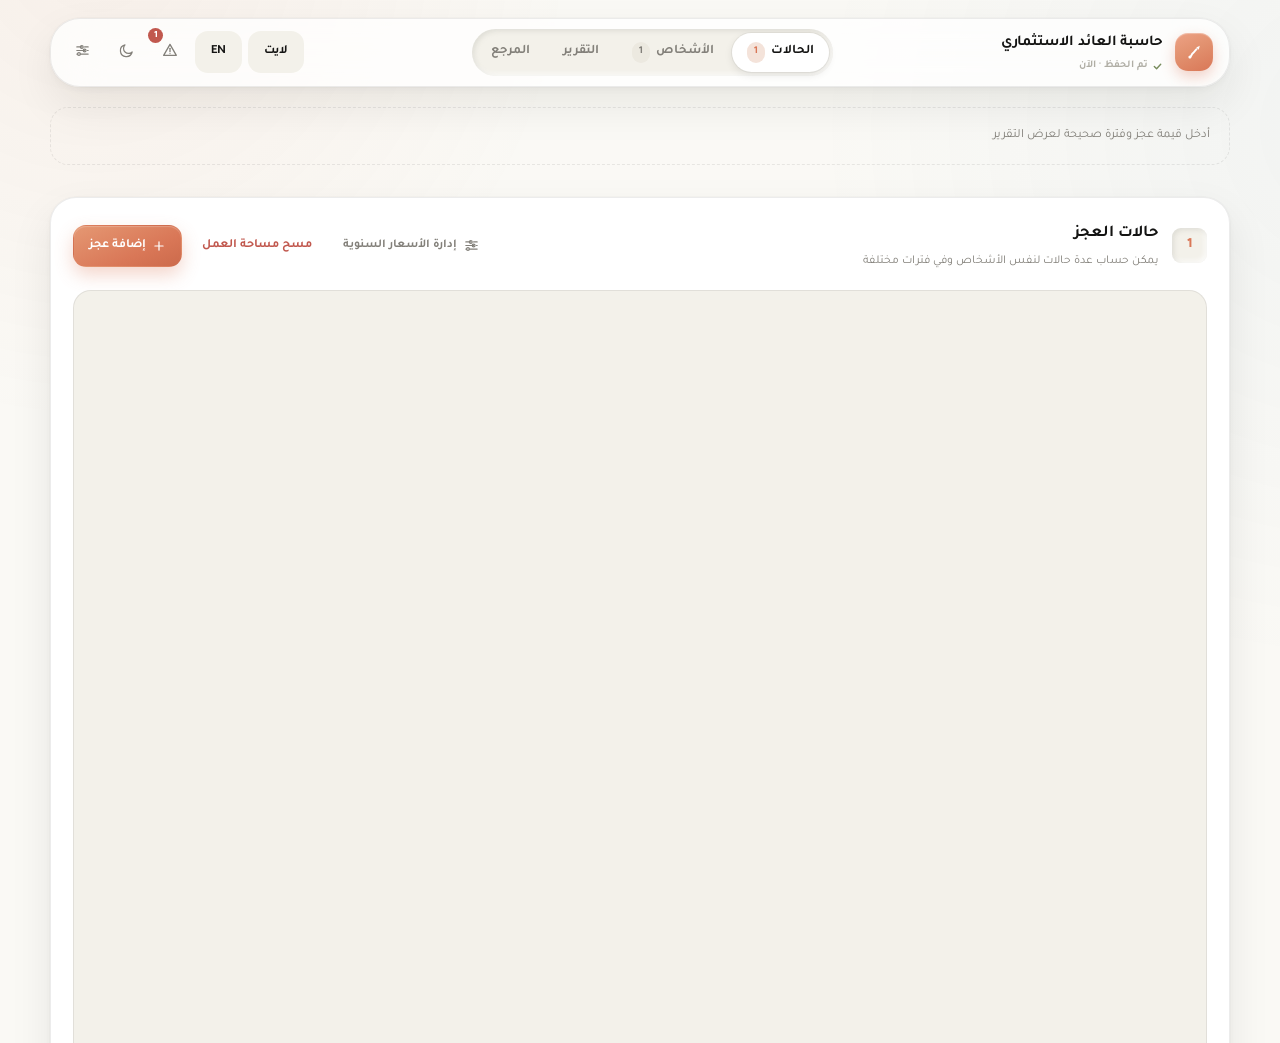
==== commit 8f541d5b: "feat: offline support Offline / install - Add sw.js: network-first for index.html with 3.5s fallbac" ====
--- a/index.html
+++ b/index.html
@@ -3,8 +3,21 @@
 <head>
 <meta charset="UTF-8">
 <meta name="viewport" content="width=device-width,initial-scale=1">
-<meta name="theme-color" content="#f4f1ea">
+<meta name="theme-color" content="#faf9f5">
+<meta name="color-scheme" content="light dark">
+<meta name="description" content="حاسبة العائد الاستثماري على العجز — Investment return calculator for shortage cases, with per-person distribution, audit report and Excel export.">
+<meta name="format-detection" content="telephone=no">
+<link rel="manifest" href="manifest.webmanifest">
+<meta name="mobile-web-app-capable" content="yes">
+<meta name="apple-mobile-web-app-capable" content="yes">
+<meta name="apple-mobile-web-app-status-bar-style" content="default">
+<meta name="apple-mobile-web-app-title" content="ROI Calc">
+<link rel="apple-touch-icon" id="appleTouchIcon" href="icon.svg">
 <title>حاسبة العائد الاستثماري</title>
+<link rel="icon" href="data:image/svg+xml,%3Csvg xmlns='http://www.w3.org/2000/svg' viewBox='0 0 24 24'%3E%3Crect width='24' height='24' rx='7' fill='%23d97757'/%3E%3Ccircle cx='6.2' cy='17.8' r='1.9' fill='%23fff'/%3E%3Cpath d='M6.2 17.8C8.3 16.6 8.1 14.4 9.9 13C12.1 11.3 12.4 9.4 14.5 7.8' stroke='%23fff' stroke-width='2.5' fill='none' stroke-linecap='round'/%3E%3Cpolygon points='18.7,3.5 17.3,8.4 14.2,5.6' fill='%23fff'/%3E%3C/svg%3E">
+<script>
+(function(){try{var s=JSON.parse(localStorage.getItem("investment-return-pro")||"null");var d=document.documentElement;var dark=s?s.theme==="dark":matchMedia("(prefers-color-scheme: dark)").matches;d.setAttribute("data-theme",dark?"dark":"light");d.style.colorScheme=dark?"dark":"light";if(s&&s.lang==="en"){d.lang="en";d.dir="ltr";}}catch(e){}})();
+</script>
 <link rel="preconnect" href="https://fonts.googleapis.com">
 <link rel="preconnect" href="https://fonts.gstatic.com" crossorigin>
 <link rel="preconnect" href="https://cdnjs.cloudflare.com">
@@ -777,8 +790,10 @@
 .dayBtn{border:1px solid var(--line);background:var(--surface-soft);color:var(--muted);border-radius:var(--radius-xs);padding:9px 4px;font-size:11.5px;font-weight:700;transition:background .18s var(--ease-soft),color .18s var(--ease-soft),border-color .18s var(--ease-soft)}
 .dayBtn.active{background:var(--accent);color:#fff;border-color:var(--accent)}
 
-.switch{display:flex;align-items:center;gap:8px;cursor:pointer}
-.switch input{display:none}
+.switch{display:flex;align-items:center;gap:8px;cursor:pointer;position:relative}
+.switch input{position:absolute;opacity:0;width:1px;height:1px;margin:0;pointer-events:none}
+.switch input:focus-visible+.switchTrack{box-shadow:var(--glow-accent),var(--inset);outline:2px solid var(--accent);outline-offset:2px}
+.switch input:disabled+.switchTrack{opacity:.45;cursor:not-allowed}
 .switchTrack{width:39px;height:23px;border-radius:var(--radius-pill);background:var(--surface-hover);position:relative;transition:background .2s var(--ease-soft);flex:none;box-shadow:var(--inset)}
 .switchThumb{position:absolute;top:2.5px;inset-inline-start:2.5px;width:18px;height:18px;border-radius:50%;background:#fff;box-shadow:0 2px 6px rgba(0,0,0,.22);transition:inset-inline-start .22s var(--ease)}
 .switch input:checked+.switchTrack{background:var(--accent);box-shadow:none}
@@ -835,7 +850,9 @@
   display:flex;align-items:center;gap:10px;overflow:hidden;
 }
 .actionToast.show{opacity:1;transform:translateX(-50%) translateY(0);pointer-events:auto}
-.actionToast #actionToastUndo{display:none;padding:5px 12px;background:rgba(255,255,255,.14)}
+.actionToast #actionToastUndo{display:none;padding:6px 13px;color:var(--bg);background:color-mix(in srgb,var(--bg) 16%,transparent);border-radius:var(--radius-pill);font-weight:700}
+.actionToast #actionToastUndo:hover{background:color-mix(in srgb,var(--bg) 26%,transparent);color:var(--bg)}
+.actionToast #actionToastUndo:focus-visible{outline:2px solid var(--accent);outline-offset:1px}
 .actionToast.hasUndo #actionToastUndo{display:inline-flex}
 .actionToastBar{position:absolute;bottom:0;inset-inline-start:0;height:2px;background:var(--accent);width:100%;transform-origin:left}
 .actionToast.hasUndo .actionToastBar{animation:toastCountdown 30s linear forwards}
@@ -871,6 +888,31 @@
 }
 .printFooter{display:none}
 
+/* ---- Ship polish ---- */
+[hidden]{display:none!important}
+@media(display-mode:standalone){body{padding-top:max(18px,env(safe-area-inset-top))}}
+html{-webkit-text-size-adjust:100%;text-size-adjust:100%}
+body{padding:max(18px,env(safe-area-inset-top)) max(18px,env(safe-area-inset-right)) max(18px,env(safe-area-inset-bottom)) max(18px,env(safe-area-inset-left))}
+.status,.actionToast{bottom:max(22px,calc(env(safe-area-inset-bottom) + 12px));max-width:calc(100vw - 32px)}
+.bootRecovery{max-width:520px;margin:12vh auto 0;text-align:center;display:flex;flex-direction:column;gap:12px}
+.bootRecovery h2{font-size:18px;font-weight:800}
+.bootRecovery pre{text-align:start;max-height:200px}
+@media(hover:none){
+  .softBtn:hover,.primaryBtn:hover,.kpiCard:hover,.metric:hover,.checkChip:hover:not(.active):not(:disabled){transform:none}
+}
+@media(pointer:coarse){
+  .iconBtn{width:42px;height:42px}
+  .rmIcon{width:38px;height:38px}
+  .dateCell{height:38px}
+  .datePanelGrid{grid-auto-rows:38px}
+  .ghostBtn{min-height:36px}
+}
+@media(max-width:760px){
+  /* iOS Safari zooms the page when focusing inputs under 16px */
+  .input,select.input,.dateField .dateSeg,.caseName,table.peopleTable input,.paletteInput,textarea{font-size:16px}
+  body{padding-inline:max(12px,env(safe-area-inset-left))}
+}
+
 .manualDurationBox{margin-top:12px;padding:13px;border:1px solid var(--line);border-radius:var(--radius-md);background:var(--surface-solid)}
 .manualDurationHead{display:flex;align-items:center;justify-content:space-between;gap:10px;margin-bottom:10px}
 .manualDurationRows{display:flex;flex-direction:column;gap:7px}
@@ -904,7 +946,7 @@
 <div id="status" class="status" role="status" aria-live="polite"></div>
 <div id="actionToast" class="actionToast" role="status" aria-live="polite">
   <span id="actionToastText"></span>
-  <button type="button" id="actionToastUndo" class="ghostBtn" style="color:#fff"></button>
+  <button type="button" id="actionToastUndo" class="ghostBtn"></button>
   <div id="actionToastBar" class="actionToastBar"></div>
 </div>
 
@@ -934,6 +976,20 @@
 </div>
 
 <script>
+/* UI test mode: sandbox storage BEFORE state loads so tests never touch real data. */
+const UI_TEST_MODE=new URLSearchParams(location.search).get("uitest")==="1";
+if(UI_TEST_MODE){
+  const mem=new Map();
+  const memStorage={
+    getItem:k=>mem.has(String(k))?mem.get(String(k)):null,
+    setItem:(k,v)=>{mem.set(String(k),String(v));},
+    removeItem:k=>{mem.delete(String(k));},
+    clear:()=>mem.clear(),
+    key:i=>[...mem.keys()][i]??null,
+    get length(){return mem.size;}
+  };
+  try{Object.defineProperty(window,"localStorage",{configurable:true,get:()=>memStorage});}catch{}
+}
 let xlsxLoadPromise=null;
 function ensureXLSX(){
   if(typeof XLSX!=="undefined")return Promise.resolve(XLSX);
@@ -1174,6 +1230,7 @@
     clampedTooltip:"تم تعديل مشاركة هذا الشخص لتقتصر على فترة الحالة",
     clampedNotice:"تم تعديل مشاركة بعض الأشخاص تلقائياً لتقتصر على فترة الحالة — راجع تفصيل كل شخص",
     allWeekendDaysNotice:"جميع أيام الأسبوع مُحددة كعطلة أسبوعية، ولذلك ستكون أيام العمل صفرًا دائمًا",
+    allWeekendBlockedNotice:"لا يمكن تحديد كل أيام الأسبوع كعطلة — يجب أن يبقى يوم عمل واحد على الأقل",
     applyReturn:"احتساب العائد",
     applyReturnYes:"يُحتسب العائد",
     applyReturnNo:"بدون عائد (المستحق = المبلغ الأساسي فقط)",
@@ -1221,7 +1278,8 @@
     generatedOn:"تاريخ الإصدار",
     useCustomRateLabel:"استخدام سعر ثابت مخصص",
     customRateLabel:"السعر الثابت (%)",
-    customRateHint:"عند التفعيل، يُستخدم هذا السعر لهذه الحالة بدلاً من جدول الأسعار السنوية العام (تُضاف الإضافة السنوية إن كانت مفعّلة)",
+    customRateHint:"عند التفعيل، يُستخدم هذا السعر لهذه الحالة بدلاً من جدول الأسعار السنوية العام",
+    customRateIncludeExtraLabel:"إضافة النسبة الإضافية العامة إلى هذا السعر الثابت",
     skippedRows:"صفوف تم تجاهلها",
     duplicatesSkipped:"مكرّرة تم تجاهلها",
     ratesOverwritten:"نسب موجودة مسبقًا تم استبدالها بقيم مختلفة",
@@ -1322,6 +1380,7 @@
     caseIssueNoShortage:"أدخل قيمة عجز أكبر من صفر",
     caseIssueMissingDates:"أدخل تاريخ بداية ونهاية صحيحين",
     caseIssueEndBeforeStart:"تاريخ النهاية قبل تاريخ البداية",
+    caseIssueAccrualCollapsed:"لا تحتوي هذه الفترة على أي يوم استحقاق ضمن طريقة الاحتساب الحالية — عدّل التواريخ",
     caseIssueNoComponents:"لم يتم اختيار أي عنصر (عجز أو مصاريف إدارية) لهذه الحالة",
     caseIssueInvalidCustomRate:"أدخل نسبة مخصّصة صحيحة، أو أوقف الاستثمار",
     caseIssueNoInvestmentBasis:"الاستثمار مفعّل لكن لم يُحدد وعاء له",
@@ -1418,15 +1477,20 @@
     snapshotDiffLoaded:"تم تحميل البيان وحساب الفروقات.",
     snapshotDiffReadError:"تعذّرت قراءة الملف. تأكد أنه ملف بيان تدقيق صالح.",
     snapshotDiffSettingsHeading:"تغييرات الإعدادات",
-    snapshotDiffAddedRemovedHeading:"الحالات والأشخاص المضافون أو المحذوفون",
+    snapshotDiffAddedRemovedHeading:"الحالات والأشخاص المضافون أو المحذوفون أو المعدَّلون",
     snapshotDiffFiguresHeading:"التغيّر في المبالغ المستحقة",
     snapshotDiffNoSettingsChange:"لا تغييرات في الإعدادات المؤثرة في الحساب.",
     snapshotDiffNoAddedRemoved:"لا حالات أو أشخاص مضافون أو محذوفون.",
     snapshotDiffNoFigureChange:"لا تغييرات في المبالغ المشتركة.",
     snapshotDiffCaseAdded:"حالة مضافة",
     snapshotDiffCaseRemoved:"حالة محذوفة",
+    snapshotDiffCaseChanged:"حالة معدَّلة",
     snapshotDiffPersonAdded:"شخص مضاف",
     snapshotDiffPersonRemoved:"شخص محذوف",
+    snapshotDiffPersonChanged:"شخص معدَّل",
+    snapshotDiffHolidayAdded:"عطلة مضافة",
+    snapshotDiffHolidayRemoved:"عطلة محذوفة",
+    snapshotDiffHolidayChanged:"عطلة معدَّلة",
     snapshotDiffClearBtn:"إزالة المقارنة",
     snapshotDiffSheetName:"المقارنة",
     snapshotDiffColItem:"البند",
@@ -1466,7 +1530,7 @@
     glossLogic:"ملخص نصي لسياسات الاحتساب المطبَّقة على هذه الحالة.",
     edgeCaseLeapYear:"السنوات الكبيسة: فبراير يُحتسب بـ29 يوماً في نظام الأيام الفعلية.",
     edgeCaseAllWeekend:"أسبوع عمل كامل عطلة: إذا صودف كل أيام الأسبوع عطلات نهاية أسبوع، يُحتسب عدد أيام العمل صفراً لتلك الفترة دون أن يوقف الحساب.",
-    edgeCaseMissingRate:"سنة بلا معدل معلَن: تظهر تحذيراً غير معطِّل في التقرير والتصدير بدل إيقاف الحساب.",
+    edgeCaseMissingRate:"سنة بلا معدل معلَن: تظهر تحذيراً في التقرير ويُعرض 0% مؤقتاً لتلك السنة، لكن تصدير Excel يبقى معطَّلاً حتى يتم إدخال المعدل أو تأكيد نسبة 0% صراحةً لكل حالة متأثرة.",
     edgeCaseZeroDuration:"فترة صفرية الأيام: تُستبعد من جدول الفوائد دون التأثير على باقي الحالة.",
     edgeCaseMidSegmentJoin:"التحاق شخص في منتصف فترة: يُحتسب نصيبه بناءً على الأيام الفعلية المتداخلة فقط.",
     edgeCaseNoneRounding:"عند اختيار عدم التقريب، تُعرض الأرقام بكامل الكسور العشرية بدل التقريب لأقرب جنيه.",
@@ -1696,6 +1760,7 @@
     clampedTooltip:"This person's dates were adjusted to fit within the case period",
     clampedNotice:"Some people's participation dates were automatically adjusted to fit the case period — see Per-person detail",
     allWeekendDaysNotice:"All days of the week are marked as weekly days off, so working days will always be zero",
+    allWeekendBlockedNotice:"All days of the week can't be marked as days off — at least one working day must remain",
     applyReturn:"Investment return",
     applyReturnYes:"Apply return",
     applyReturnNo:"No return (due = base only)",
@@ -1743,7 +1808,8 @@
     generatedOn:"Generated on",
     useCustomRateLabel:"Use custom fixed rate",
     customRateLabel:"Fixed rate (%)",
-    customRateHint:"When enabled, this rate is used for this case instead of the global annual rates table (the extra annual addition still applies if enabled)",
+    customRateHint:"When enabled, this rate is used for this case instead of the global annual rates table",
+    customRateIncludeExtraLabel:"Add the global extra rate on top of this custom rate",
     skippedRows:"rows skipped",
     duplicatesSkipped:"duplicates skipped",
     ratesOverwritten:"existing rates replaced with a different value",
@@ -1844,6 +1910,7 @@
     caseIssueNoShortage:"Enter a shortage value greater than zero",
     caseIssueMissingDates:"Enter a valid start and end date",
     caseIssueEndBeforeStart:"The end date is before the start date",
+    caseIssueAccrualCollapsed:"This date range contains no accrual period under the current calculation method — adjust the dates",
     caseIssueNoComponents:"No component (shortage or administrative expenses) is selected for this case",
     caseIssueInvalidCustomRate:"Enter a valid custom rate, or turn off investment for this case",
     caseIssueNoInvestmentBasis:"Investment is on but no component is selected as its basis",
@@ -1940,15 +2007,20 @@
     snapshotDiffLoaded:"Snapshot loaded and differences computed.",
     snapshotDiffReadError:"Couldn't read that file. Make sure it's a valid audit snapshot.",
     snapshotDiffSettingsHeading:"Settings changed",
-    snapshotDiffAddedRemovedHeading:"Cases and people added or removed",
+    snapshotDiffAddedRemovedHeading:"Cases and people added, removed, or changed",
     snapshotDiffFiguresHeading:"Figures that moved",
     snapshotDiffNoSettingsChange:"No changes to calculation-affecting settings.",
     snapshotDiffNoAddedRemoved:"No cases or people added or removed.",
     snapshotDiffNoFigureChange:"No changes to shared figures.",
     snapshotDiffCaseAdded:"Case added",
     snapshotDiffCaseRemoved:"Case removed",
+    snapshotDiffCaseChanged:"Case changed",
     snapshotDiffPersonAdded:"Person added",
     snapshotDiffPersonRemoved:"Person removed",
+    snapshotDiffPersonChanged:"Person changed",
+    snapshotDiffHolidayAdded:"Holiday added",
+    snapshotDiffHolidayRemoved:"Holiday removed",
+    snapshotDiffHolidayChanged:"Holiday changed",
     snapshotDiffClearBtn:"Clear comparison",
     snapshotDiffSheetName:"Diff",
     snapshotDiffColItem:"Item",
@@ -1988,7 +2060,7 @@
     glossLogic:"A text summary of the calculation policies applied to this case.",
     edgeCaseLeapYear:"Leap years: February counts as 29 days under the actual-days convention.",
     edgeCaseAllWeekend:"An entire week of weekend days: if every day in a stretch is a weekend day, working days for that stretch count as zero without halting the calculation.",
-    edgeCaseMissingRate:"A year with no published rate: shows a non-blocking warning in the report and exports instead of stopping the calculation.",
+    edgeCaseMissingRate:"A year with no published rate: the report shows a warning and displays 0% for that year in the meantime, but Excel export stays blocked until a rate is entered or a 0% rate is explicitly confirmed for each affected case.",
     edgeCaseZeroDuration:"A zero-day segment: excluded from the return schedule without affecting the rest of the case.",
     edgeCaseMidSegmentJoin:"A person joining mid-segment: their share is calculated from only the actual overlapping days.",
     edgeCaseNoneRounding:"With rounding off, figures display with full decimal precision instead of rounding to the nearest currency unit.",
@@ -2042,6 +2114,7 @@
   compounding:true,
   useCustomRate:false,
   customRate:"",
+  customRateIncludeExtra:false,
   durationMode:"dates",
   manualSegments:[],
   rateFrequency:null,
@@ -2068,6 +2141,30 @@
     return out;
   }
   return value;
+}
+function snapshotValuesEqual(a,b){
+  return JSON.stringify(canonicalizeForHash(a===undefined?null:a))===JSON.stringify(canonicalizeForHash(b===undefined?null:b));
+}
+function formatDiffValue(value){
+  if(value===undefined||value===null)return"—";
+  if(Array.isArray(value)||typeof value==="object")return JSON.stringify(value);
+  return String(value);
+}
+function diffMatchingRecords(oldList,newList){
+  const oldById=new Map((Array.isArray(oldList)?oldList:[]).map(item=>[item.id,item]));
+  const changes=[];
+  (Array.isArray(newList)?newList:[]).forEach(item=>{
+    const prev=oldById.get(item.id);
+    if(!prev)return;
+    const keys=new Set([...Object.keys(prev),...Object.keys(item)]);
+    keys.forEach(key=>{
+      if(key==="id")return;
+      if(!snapshotValuesEqual(prev[key],item[key])){
+        changes.push({id:item.id,name:item.name||prev.name||item.id,key,oldValue:prev[key],newValue:item[key]});
+      }
+    });
+  });
+  return changes;
 }
 function settingsSnapshotForHash(){
   return{
@@ -2089,7 +2186,7 @@
 function settingsHash(){
   return fnv1a(JSON.stringify(canonicalizeForHash(settingsSnapshotForHash())));
 }
-const CALC_ENGINE_BUILD="roi_calc_4_7_6-2026-08-16";
+const CALC_ENGINE_BUILD="roi_calc_4_7_9-2026-09-23";
 
 function clampNumber(value,min,max,fallback){
   const n=numberValue(value);
@@ -2133,6 +2230,9 @@
       ?next.acknowledgedMissingYears.map(Number).filter(Number.isFinite)
       :[]
   };
+  if(!("customRateIncludeExtra" in next)){
+    next={...next,customRateIncludeExtra:true};
+  }
   delete next.scope;
   delete next.appliesTo;
   delete next.applyReturn;
@@ -2221,23 +2321,56 @@
     if(!["workingDays","calendarDays"].includes(saved.actualActualPersonBasis)){
       saved.actualActualPersonBasis="workingDays";
     }
+    const toStr=v=>(v===null||v===undefined)?"":String(v);
+    const toObj=v=>(v&&typeof v==="object"&&!Array.isArray(v))?v:{};
     return{
       ...structuredCloneSafe(defaultState),
       ...saved,
+      lang:saved.lang==="en"?"en":"ar",
+      theme:saved.theme==="dark"?"dark":"light",
+      filter:typeof saved.filter==="string"?saved.filter:"",
+      distribution:saved.distribution==="expanded"?"expanded":"express",
+      extraRate:(()=>{const n=Number(saved.extraRate);return Number.isFinite(n)?Math.min(MAX_RATE,Math.max(-MAX_RATE,n)):defaultState.extraRate;})(),
+      extraRateEnabled:saved.extraRateEnabled!==false,
+      weekend:Array.isArray(saved.weekend)
+        ?[...new Set(saved.weekend.map(Number).filter(d=>Number.isInteger(d)&&d>=0&&d<=6))].slice(0,6)
+        :[...defaultState.weekend],
+      holidays:Array.isArray(saved.holidays)
+        ?saved.holidays.filter(h=>h&&typeof h==="object").map(h=>({id:toStr(h.id)||uid(),name:toStr(h.name),date:toStr(h.date),repeatsAnnually:!!h.repeatsAnnually}))
+        :[],
       view:["cases","people","report","references"].includes(saved.view)?saved.view:"cases",
       reportTab:["ledger","peopleTotals","distributionDetails","explanation","snapshotDiff"].includes(saved.reportTab)?saved.reportTab:"ledger",
       rates:(()=>{
-        const merged={...DEFAULT_RATES,...(saved.rates||{})};
+        const merged={...DEFAULT_RATES,...toObj(saved.rates)};
         const deletedYears=Array.isArray(saved.deletedDefaultRateYears)?saved.deletedDefaultRateYears:[];
         deletedYears.forEach(y=>{delete merged[y];});
         return merged;
       })(),
-      cases:(Array.isArray(saved.cases)&&saved.cases.length?saved.cases:[blankCase()]).map(item=>migrateCase({compounding:true,notes:"",...item})),
-      people:(Array.isArray(saved.people)&&saved.people.length?saved.people:[{id:uid(),name:"",joinDate:"",leaveDate:""}]).map(person=>({
-        ...person,
-        manualDays:person.manualDays&&typeof person.manualDays==="object"?person.manualDays:{},
-        manualSegmentDays:person.manualSegmentDays&&typeof person.manualSegmentDays==="object"?person.manualSegmentDays:{}
-      })),
+      cases:(()=>{
+        const list=(Array.isArray(saved.cases)?saved.cases:[]).filter(item=>item&&typeof item==="object");
+        return(list.length?list:[blankCase()]).map(item=>{
+          const merged=migrateCase({...blankCase(),compounding:true,notes:"",...item});
+          merged.id=toStr(merged.id)||uid();
+          merged.name=toStr(merged.name);
+          merged.notes=toStr(merged.notes);
+          merged.startDate=toStr(merged.startDate);
+          merged.endDate=toStr(merged.endDate);
+          if(!["total","perSegment","none"].includes(merged.rounding))merged.rounding="total";
+          return merged;
+        });
+      })(),
+      people:(()=>{
+        const list=(Array.isArray(saved.people)?saved.people:[]).filter(p=>p&&typeof p==="object");
+        return(list.length?list:[{id:uid(),name:"",joinDate:"",leaveDate:""}]).map(person=>({
+          ...person,
+          id:toStr(person.id)||uid(),
+          name:toStr(person.name),
+          joinDate:toStr(person.joinDate),
+          leaveDate:toStr(person.leaveDate),
+          manualDays:toObj(person.manualDays),
+          manualSegmentDays:toObj(person.manualSegmentDays)
+        }));
+      })(),
       investmentMode:["blended","perPeriod"].includes(saved.investmentMode)?saved.investmentMode:"blended",
       rateFrequency:["annual","quarterly","monthly"].includes(saved.rateFrequency)?saved.rateFrequency:"annual",
       exportOptions:{
@@ -2249,11 +2382,15 @@
       settingsTab:["logic","rates","calendar","currency","data"].includes(saved.settingsTab)?saved.settingsTab:"logic",
       dataExportOptions:{workspace:true,rates:true,holidays:true,logic:true,...(saved.dataExportOptions||{})},
       manualInputsEnabled:!!saved.manualInputsEnabled,
-      reportMeta:{...defaultState.reportMeta,...(saved.reportMeta&&typeof saved.reportMeta==="object"?saved.reportMeta:{})},
+      reportMeta:Object.fromEntries(Object.keys(defaultState.reportMeta).map(k=>[k,toStr(toObj(saved.reportMeta)[k])])),
       auditSnapshotEnabled:saved.auditSnapshotEnabled!==false,
       refFilter:""
     };
   }catch{
+    try{
+      const raw=localStorage.getItem("investment-return-pro");
+      if(raw)localStorage.setItem("investment-return-pro-backup-"+Date.now(),raw);
+    }catch{}
     return structuredCloneSafe(defaultState);
   }
 }
@@ -2289,6 +2426,7 @@
 let saveFailedNotified=false;
 async function saveStateNow(){
   clearTimeout(saveTimer);
+  if(skipUnloadSave)return;
   try{
     state.deletedDefaultRateYears=Object.keys(DEFAULT_RATES).map(Number).filter(y=>!(y in state.rates));
     localStorage.setItem("investment-return-pro",JSON.stringify(state));
@@ -2304,10 +2442,34 @@
   }
 }
 
+/* Another tab saved the workspace: our in-memory copy is now stale, and our next
+   autosave would silently overwrite their work. Offer to reload instead. */
+let crossTabNoticeShown=false;
+window.addEventListener("storage",async e=>{
+  if(e.key!=="investment-return-pro"||e.newValue===null||crossTabNoticeShown)return;
+  if(document.getElementById("app")?.hasAttribute("inert"))return;
+  crossTabNoticeShown=true;
+  clearTimeout(saveTimer);
+  const ar=state.lang==="ar";
+  const reload=await appConfirm(ar
+    ?"تم تعديل مساحة العمل في تبويب آخر. إعادة التحميل لعرض أحدث نسخة؟ (المتابعة هنا ستستبدل تعديلات التبويب الآخر)"
+    :"This workspace was changed in another tab. Reload to see the latest version? (Continuing here will overwrite the other tab's changes.)");
+  if(reload){
+    window.removeEventListener("pagehide",saveStateNow);
+    window.removeEventListener("beforeunload",saveStateNow);
+    skipUnloadSave=true;
+    location.reload();
+  }else{
+    crossTabNoticeShown=false;
+    saveState();
+  }
+});
+let skipUnloadSave=false;
+
 window.addEventListener("pagehide",saveStateNow);
 window.addEventListener("beforeunload",saveStateNow);
 document.addEventListener("visibilitychange",()=>{
-  if(document.visibilityState==="hidden")saveStateNow();
+  if(document.visibilityState==="hidden"&&!skipUnloadSave&&!crossTabNoticeShown)saveStateNow();
 });
 
 let pendingDialogResolve=null;
@@ -2457,6 +2619,64 @@
     .replaceAll("'","&#039;");
 }
 
+/* Download a Blob/text safely. Revoking the object URL synchronously after click()
+   cancels the download in Safari & some Firefox builds, so we defer it. */
+function downloadBlob(blob,filename){
+  const url=URL.createObjectURL(blob);
+  const a=document.createElement("a");
+  a.href=url;
+  a.download=String(filename||"download").replace(/[\\/:*?"<>|]+/g,"-");
+  a.rel="noopener";
+  a.style.display="none";
+  document.body.appendChild(a);
+  a.click();
+  setTimeout(()=>{a.remove();URL.revokeObjectURL(url);},4000);
+}
+function downloadTextFile(text,filename,type){
+  downloadBlob(new Blob([text],{type:type||"text/plain;charset=utf-8"}),filename);
+}
+
+/* Clipboard with a legacy fallback (file://, http, permission denied, older iOS).
+   Always resolves true/false and reports the result so a copy never fails silently. */
+async function copyText(text,{silent=false}={}){
+  const t=I18N[state.lang]||I18N.ar;
+  let ok=false;
+  try{
+    if(navigator.clipboard&&window.isSecureContext){
+      await navigator.clipboard.writeText(text);
+      ok=true;
+    }
+  }catch{ok=false;}
+  if(!ok){
+    try{
+      const ta=document.createElement("textarea");
+      ta.value=text;
+      ta.setAttribute("readonly","");
+      ta.style.cssText="position:fixed;top:0;left:0;width:1px;height:1px;opacity:0;pointer-events:none";
+      document.body.appendChild(ta);
+      const prevFocus=document.activeElement;
+      ta.select();
+      ta.setSelectionRange(0,ta.value.length);
+      ok=document.execCommand("copy");
+      ta.remove();
+      if(prevFocus&&prevFocus.focus)prevFocus.focus({preventScroll:true});
+    }catch{ok=false;}
+  }
+  if(!silent)showStatus(ok?t.copied:(state.lang==="ar"?"تعذّر النسخ — اسمح بالوصول إلى الحافظة":"Couldn't copy — allow clipboard access"));
+  return ok;
+}
+
+/* Normalize Arabic-Indic (٠-٩), Extended/Persian (۰-۹) digits and Arabic
+   decimal/thousands separators so Arabic keyboards work in every numeric field. */
+function normalizeDigits(value){
+  return String(value??"")
+    .replace(/[\u0660-\u0669]/g,d=>String(d.charCodeAt(0)-0x0660))
+    .replace(/[\u06F0-\u06F9]/g,d=>String(d.charCodeAt(0)-0x06F0))
+    .replace(/\u066B/g,".")
+    .replace(/[\u066C\u060C]/g,",")
+    .replace(/[\u200E\u200F\u061C]/g,"");
+}
+
 const Engine=(function(){
 function parseDate(value){
   if(!/^\d{4}-\d{2}-\d{2}$/.test(value||""))return null;
@@ -2496,8 +2716,18 @@
   return new Date(d.getFullYear(),d.getMonth(),0);
 }
 
+function calendarSignature(cfg){
+  if(cfg.__calendarSignature!==undefined)return cfg.__calendarSignature;
+  const weekendKey=[...cfg.weekendSetRef()].sort((a,b)=>a-b).join(",");
+  const holidayKey=cfg.holidays.map(h=>`${h.date}|${h.repeatsAnnually?1:0}`).sort().join(",");
+  const sig=`${weekendKey}#${cfg.accrual}#${cfg.actualActualPersonBasis}#${holidayKey}`;
+  cfg.__calendarSignature=sig;
+  return sig;
+}
+
 function holidaysForYear(year,cfg){
-  if(cfg.holidayByYear.has(year))return cfg.holidayByYear.get(year);
+  const yearKey=`${calendarSignature(cfg)}|${year}`;
+  if(cfg.holidayByYear.has(yearKey))return cfg.holidayByYear.get(yearKey);
   const occurrences=[];
   for(const h of cfg.holidays){
     const hd=parseDate(h.date);
@@ -2510,7 +2740,7 @@
       occurrences.push(hd);
     }
   }
-  cfg.holidayByYear.set(year,occurrences);
+  cfg.holidayByYear.set(yearKey,occurrences);
   return occurrences;
 }
 
@@ -2556,7 +2786,7 @@
       const segStart=(y===effStart.getFullYear())?effStart:new Date(y,0,1);
       const segEnd=(y===effEnd.getFullYear())?effEnd:new Date(y,11,31);
       const months=(segEnd.getFullYear()-segStart.getFullYear())*12+segEnd.getMonth()-segStart.getMonth()+1;
-      segments.push({year:y,from:segStart,to:segEnd,months,days:0,factor:months/12});
+      segments.push({year:y,from:segStart,to:segEnd,months,days:inclusiveDays(segStart,segEnd),factor:months/12});
     }
     return segments;
   }
@@ -2568,7 +2798,7 @@
       const segStart=(y===effStart.getFullYear())?effStart:new Date(y,0,1);
       const segEnd=(y===effEnd.getFullYear())?effEnd:new Date(y,11,31);
       const months=(segEnd.getFullYear()-segStart.getFullYear())*12+segEnd.getMonth()-segStart.getMonth()+1;
-      segments.push({year:y,from:segStart,to:segEnd,months,days:0,factor:months/12});
+      segments.push({year:y,from:segStart,to:segEnd,months,days:inclusiveDays(segStart,segEnd),factor:months/12});
     }
     return segments;
   }
@@ -2596,7 +2826,7 @@
 }
 
 function numberValue(value){
-  const n=Number(value);
+  const n=typeof value==="string"?Number(normalizeDigits(value).trim()):Number(value);
   return Number.isFinite(n)?n:0;
 }
 
@@ -2629,7 +2859,7 @@
 
 function workingDays(start,end,cfg){
   if(!start||!end||start>end)return 0;
-  const cacheKey = `${dateKey(start)}|${dateKey(end)}`;
+  const cacheKey = `${calendarSignature(cfg)}|${dateKey(start)}|${dateKey(end)}`;
   if(cfg.workingDaysCache.has(cacheKey)) return cfg.workingDaysCache.get(cacheKey);
 
   const weekendSet=cfg.weekendSetRef();
@@ -2744,7 +2974,8 @@
     const missing=!useCustom&&(configuredRate===""||configuredRate===null||configuredRate===undefined);
     if(missing)missingYears.push(definition.year);
     const annualRate=useCustom?customRate:missing?0:numberValue(configuredRate);
-    const appliedRate=annualRate+effectiveExtraRate(cfg);
+    const includeExtra=useCustom?item.customRateIncludeExtra!==false:true;
+    const appliedRate=annualRate+(includeExtra?effectiveExtraRate(cfg):0);
     const segPrincipal=runningPrincipal;
     const periods=definition.manual?splitManualSegmentByFrequency(definition,frequency):splitSegmentByFrequency(definition,frequency,cfg);
     let rawReturn=0;
@@ -2826,15 +3057,16 @@
 }
 
 function segmentReferenceDays(result,segment,cfg){
+  const sig=calendarSignature(cfg);
   if(result.durationMode==="manual"){
-    const key=`m|${segment.year}|${segment.months}`;
+    const key=`m|${sig}|${segment.year}|${segment.months}`;
     if(cfg.segmentReferenceCache.has(key))return cfg.segmentReferenceCache.get(key);
     const yearFullDays=workingDays(new Date(segment.year,0,1),new Date(segment.year,11,31),cfg);
     const ref=yearFullDays*(segment.months/12);
     lruSet(cfg.segmentReferenceCache,key,ref);
     return ref;
   }
-  const key=`d|${cfg.accrual}|${cfg.actualActualPersonBasis}|${dateKey(segment.from)}|${dateKey(segment.to)}`;
+  const key=`d|${sig}|${dateKey(segment.from)}|${dateKey(segment.to)}`;
   if(cfg.segmentReferenceCache.has(key))return cfg.segmentReferenceCache.get(key);
   const ref=personDaysMeasure(segment.from,segment.to,cfg);
   lruSet(cfg.segmentReferenceCache,key,ref);
@@ -2977,6 +3209,7 @@
     }else{
       start=parsedStart;end=parsedEnd;
       definitions=generateSegments(start,end,cfg);
+      if(definitions.length===0&&includeInvestment){setIssue(item.id,"accrualCollapsed",cfg);return null;}
     }
   }
 
@@ -3426,10 +3659,12 @@
     try{
       Object.keys(overrides).forEach(k=>{state[k]=overrides[k];});
       calcMemo.v=-1;
+      gatherEngineConfigMemo.v=-1;
       return fn();
     }finally{
       keys.forEach(k=>{state[k]=saved[k];});
       calcMemo.v=-1;
+      gatherEngineConfigMemo.v=-1;
     }
   }
 
@@ -3612,6 +3847,28 @@
     const ok=near(febSegs[0].factor,janSegs[0].factor,1e-9)&&near(febSegs[0].factor,1/12,1e-9);
     return{pass:ok,detail:`febFactor=${febSegs[0]&&febSegs[0].factor} janFactor=${janSegs[0]&&janSegs[0].factor}`};
   });
+  test("Accrual","commercial15 and nextWorkingMonth segments carry a real calendar-day count, not a hardcoded 0",()=>{
+    const c15=Engine.generateSegments(Engine.parseDate("2023-01-01"),Engine.parseDate("2023-12-31"),baseCfg({accrual:"commercial15"}));
+    const nwm=Engine.generateSegments(Engine.parseDate("2023-01-01"),Engine.parseDate("2023-12-31"),baseCfg({accrual:"nextWorkingMonth",weekend:[5,6]}));
+    const ok=c15.length===1&&c15[0].days===Engine.inclusiveDays(c15[0].from,c15[0].to)&&c15[0].days>0
+      &&nwm.length===1&&nwm[0].days===Engine.inclusiveDays(nwm[0].from,nwm[0].to)&&nwm[0].days>0;
+    return{pass:ok,detail:`commercial15 days=${c15[0]&&c15[0].days} nextWorkingMonth days=${nwm[0]&&nwm[0].days}`};
+  });
+
+  test("Accrual","commercial15 normalization collapsing a short date range is excluded and flagged, not silently returned as zero return",()=>{
+    const cfg=baseCfg({accrual:"commercial15",rates:{2023:16.75}});
+    const collapsed=baseCase({id:"col1",startDate:"2023-03-20",endDate:"2023-04-10"});
+    const collapsedResult=Engine.computeCase(collapsed,cfg);
+    const collapsedReason=cfg.caseIssues.get("col1");
+    const legit=baseCase({id:"col2",startDate:"2023-01-01",endDate:"2023-12-31"});
+    const legitResult=Engine.computeCase(legit,cfg);
+    const noInvest=baseCase({id:"col3",startDate:"2023-03-20",endDate:"2023-04-10",includeInvestment:false});
+    const noInvestResult=Engine.computeCase(noInvest,cfg);
+    const ok=collapsedResult===null&&collapsedReason==="accrualCollapsed"
+      &&legitResult!==null&&legitResult.returnValue>0
+      &&noInvestResult!==null&&noInvestResult.due===100000;
+    return{pass:ok,detail:`collapsedResult=${JSON.stringify(collapsedResult)} reason=${collapsedReason} legitReturn=${legitResult&&legitResult.returnValue} noInvestDue=${noInvestResult&&noInvestResult.due}`};
+  });
 
   test("Leap year","2024-02-29 falls within an Actual/Actual segment",()=>{
     const cfg=baseCfg({accrual:"actualActual"});
@@ -3693,6 +3950,37 @@
     return{pass:ok,detail:`workingDays=${wd} threw=${threw} computeThrew=${computeThrew}`};
   });
 
+  test("Calendar","toggleWeekend blocks the 7th day; applyImportedStateData caps an imported weekend at 6 days",()=>{
+    return withStateFixture({weekend:[0,1,2,3,4,5]},()=>{
+      toggleWeekend(6);
+      const blockedSize=new Set(state.weekend).size;
+      toggleWeekend(0);
+      const afterRemoveSize=new Set(state.weekend).size;
+      applyImportedStateData({weekend:[0,1,2,3,4,5,6]});
+      const importedSize=new Set(state.weekend).size;
+      const ok=blockedSize===6&&afterRemoveSize===5&&importedSize<=6;
+      return{pass:ok,detail:`blockedSize=${blockedSize} afterRemoveSize=${afterRemoveSize} importedSize=${importedSize}`};
+    });
+  });
+
+  test("Calendar","cache keys carry the calendar signature — a weekend change is never served a stale cache entry",()=>{
+    const sharedWorkingDaysCache=new Map();
+    const sharedSegmentReferenceCache=new Map();
+    const sharedHolidayByYear=new Map();
+    const cfgA=baseCfg({weekend:[5,6],workingDaysCache:sharedWorkingDaysCache,segmentReferenceCache:sharedSegmentReferenceCache,holidayByYear:sharedHolidayByYear});
+    const start=Engine.parseDate("2020-01-01"),end=Engine.parseDate("2020-01-31");
+    const wdA=Engine.workingDays(start,end,cfgA);
+    const cfgB=baseCfg({weekend:[0,1,2,3,4,5,6],workingDaysCache:sharedWorkingDaysCache,segmentReferenceCache:sharedSegmentReferenceCache,holidayByYear:sharedHolidayByYear});
+    const wdB=Engine.workingDays(start,end,cfgB);
+    const segCfgA=baseCfg({holidays:[],workingDaysCache:sharedWorkingDaysCache,segmentReferenceCache:sharedSegmentReferenceCache,holidayByYear:sharedHolidayByYear});
+    const segment={year:2020,from:start,to:end,months:1,days:31,factor:1/12};
+    const refA=Engine.segmentReferenceDays({durationMode:"dates"},segment,segCfgA);
+    const segCfgB=baseCfg({holidays:[{id:"h1",date:"2020-01-15",repeatsAnnually:false}],workingDaysCache:sharedWorkingDaysCache,segmentReferenceCache:sharedSegmentReferenceCache,holidayByYear:sharedHolidayByYear});
+    const refB=Engine.segmentReferenceDays({durationMode:"dates"},segment,segCfgB);
+    const ok=wdA!==wdB&&refA!==refB;
+    return{pass:ok,detail:`weekend change: wdA=${wdA} wdB=${wdB} · holiday change: refA=${refA} refB=${refB}`};
+  });
+
   test("Manual","per-year manual days sum to the overall when queried per segment",()=>{
     const cfg=baseCfg({manualInputsEnabled:true,rates:{2020:10,2021:10}});
     const item=baseCase({durationMode:"manual",manualSegments:[{id:"s1",year:2020,months:12},{id:"s2",year:2021,months:12}],rounding:"none"});
@@ -3743,6 +4031,25 @@
     const perPeriodAmount=perPeriodDist.caseRollup.due;
     const ok=near(blendedAmount,perPeriodAmount,EPS_MONEY);
     return{pass:ok,detail:`blended=${blendedAmount.toFixed(4)} perPeriod=${perPeriodAmount.toFixed(4)} diff=${(blendedAmount-perPeriodAmount).toFixed(6)}`};
+  });
+
+  test("Cross-check 2.4","perPeriod matches blended for manual-duration cases too, when a person's entered days exactly equal the working-day count for the year",()=>{
+    const cfgBlended=baseCfg({investmentMode:"blended",rates:{2020:10,2021:10,2022:10}});
+    const cfgPerPeriod=baseCfg({investmentMode:"perPeriod",rates:{2020:10,2021:10,2022:10}});
+    const item=baseCase({rounding:"none",compounding:true,shortageValue:250000,durationMode:"manual",manualSegments:[{id:"s1",year:2020,months:12},{id:"s2",year:2021,months:12},{id:"s3",year:2022,months:12}]});
+    cfgBlended.cases=[item];
+    cfgPerPeriod.cases=[item];
+    const blendedResult=Engine.computeCase(item,cfgBlended);
+    const perPeriodResult=Engine.computeCase({...item},cfgPerPeriod);
+    const fullWorkingDays={};
+    [2020,2021,2022].forEach(y=>{fullWorkingDays[y]=Engine.workingDays(new Date(y,0,1),new Date(y,11,31),cfgPerPeriod);});
+    const people=[person("p1","Ahmed","","",{manualSegmentDays:{[item.id]:{2020:String(fullWorkingDays[2020]),2021:String(fullWorkingDays[2021]),2022:String(fullWorkingDays[2022])}}})];
+    const blendedDist=Engine.distributeCase(blendedResult,people,cfgBlended);
+    const perPeriodDist=Engine.distributeCase(perPeriodResult,people,cfgPerPeriod);
+    const blendedAmount=blendedDist.rows[0]&&blendedDist.rows[0].amount;
+    const perPeriodAmount=perPeriodDist.caseRollup&&perPeriodDist.caseRollup.due;
+    const ok=perPeriodDist.caseRollup!==null&&near(blendedAmount,perPeriodAmount,EPS_MONEY)&&near(blendedAmount,332750,EPS_MONEY);
+    return{pass:ok,detail:`blended=${blendedAmount} perPeriod=${perPeriodAmount} fullWorkingDays=${JSON.stringify(fullWorkingDays)}`};
   });
 
   test("Property test","500 randomized case/people configurations satisfy P1-P3",()=>{
@@ -3928,6 +4235,23 @@
     return{pass:problems.length===0,detail:problems.length?problems.join("; "):"legacy and modern case shapes migrate correctly"};
   });
 
+  test("Block A — migration","customRateIncludeExtra defaults to true for legacy cases (unchanged historical figures) and to false for brand-new cases (no silent stacking)",()=>{
+    const problems=[];
+    const legacyCustomRate={id:"L3",name:"LegacyCustom",shortageValue:100000,startDate:"2020-01-01",endDate:"2020-12-31",includeShortage:true,includeExpenses:false,includeInvestment:true,investmentOnShortage:true,investmentOnExpenses:true,rounding:"total",compounding:true,useCustomRate:true,customRate:"10",durationMode:"dates",manualSegments:[],rateFrequency:null,acknowledgedMissingYears:[]};
+    const migratedLegacy=migrateCase(legacyCustomRate);
+    if(migratedLegacy.customRateIncludeExtra!==true)problems.push("legacy case missing the field should backfill to true");
+    const alreadyOptedOut={...legacyCustomRate,id:"L4",customRateIncludeExtra:false};
+    const migratedOptedOut=migrateCase(alreadyOptedOut);
+    if(migratedOptedOut.customRateIncludeExtra!==false)problems.push("an explicit false should survive migration unchanged");
+    const cfg=baseCfg({extraRateEnabled:true,extraRate:2,rates:{2020:10}});
+    const legacyResult=Engine.computeCase(migratedLegacy,cfg);
+    if(!near(legacyResult.segments[0].appliedRate,12,1e-9))problems.push(`legacy case should keep stacking the extra rate: appliedRate=${legacyResult.segments[0].appliedRate}`);
+    const optedOutResult=Engine.computeCase(migratedOptedOut,cfg);
+    if(!near(optedOutResult.segments[0].appliedRate,10,1e-9))problems.push(`opted-out case should not stack the extra rate: appliedRate=${optedOutResult.segments[0].appliedRate}`);
+    if(blankCase().customRateIncludeExtra!==false)problems.push("blankCase() should default new cases to false");
+    return{pass:problems.length===0,detail:problems.length?problems.join("; "):"legacy custom-rate cases keep their historical figures; new cases default to no silent stacking"};
+  });
+
   test("Block A — virtual-slice arity","people-table spacer colspan matches the real row's <td> count in both distribution modes",()=>{
     return withStateFixture({
       cases:[baseCase({id:"c1",shortageValue:10000})],
@@ -4017,8 +4341,120 @@
   });
 
   test("Block A — build label","CALC_ENGINE_BUILD matches the shipped file version",()=>{
-    const ok=/^roi_calc_4_7_6-/.test(CALC_ENGINE_BUILD);
-    return{pass:ok,detail:ok?CALC_ENGINE_BUILD:`build string is ${CALC_ENGINE_BUILD}, expected to start with roi_calc_4_7_6-`};
+    const ok=/^roi_calc_4_7_9-/.test(CALC_ENGINE_BUILD);
+    return{pass:ok,detail:ok?CALC_ENGINE_BUILD:`build string is ${CALC_ENGINE_BUILD}, expected to start with roi_calc_4_7_9-`};
+  });
+
+  test("Block P0 — perf harness safety","building and computing a perf fixture leaves state.cases/state.people byte-for-byte unchanged",()=>{
+    const beforeCases=JSON.stringify(state.cases);
+    const beforePeople=JSON.stringify(state.people);
+    const fixture=buildPerfFixture();
+    const cfg=buildPerfEngineConfig(fixture);
+    Engine.computeAll(cfg);
+    const untouched=JSON.stringify(state.cases)===beforeCases&&JSON.stringify(state.people)===beforePeople;
+    return{pass:untouched,detail:untouched?"production state untouched by the perf fixture":"perf fixture leaked into production state.cases/state.people"};
+  });
+
+  test("Block P0 — audit snapshot completeness","buildAuditSnapshot includes actualActualPersonBasis and reproduces calendarDays figures on round-trip",()=>{
+    return withStateFixture({
+      accrual:"actualActual",
+      actualActualPersonBasis:"calendarDays",
+      cases:[baseCase({id:"c1",shortageValue:120000,startDate:"2020-01-01",endDate:"2022-12-31",rounding:"total"})],
+      people:[person("p1","Ahmed","2020-01-01","2022-12-31")],
+      rates:{2020:12.75,2021:8.75,2022:8.75}
+    },()=>{
+      calcMemo.v=-1;
+      const liveResult=computeAll();
+      const liveCase=liveResult.cases.find(c=>c.id==="c1");
+      const snap=buildAuditSnapshot();
+      if(snap.actualActualPersonBasis!=="calendarDays")return{pass:false,detail:"buildAuditSnapshot omitted actualActualPersonBasis"};
+      const reparsed=JSON.parse(JSON.stringify(snap));
+      const t=I18N[state.lang];
+      const oldCfg={
+        accrual:reparsed.accrual,
+        weekend:Array.isArray(reparsed.weekend)?reparsed.weekend:defaultState.weekend,
+        holidays:Array.isArray(reparsed.holidays)?reparsed.holidays:[],
+        rates:reparsed.rates&&typeof reparsed.rates==="object"?reparsed.rates:{},
+        rateFrequency:reparsed.rateFrequency,
+        manualInputsEnabled:!!reparsed.manualInputsEnabled,
+        actualActualPersonBasis:reparsed.actualActualPersonBasis||"workingDays",
+        distribution:reparsed.distribution,
+        investmentMode:reparsed.investmentMode,
+        extraRateEnabled:!!reparsed.extraRateEnabled,
+        extraRate:reparsed.extraRate||0,
+        cases:(Array.isArray(reparsed.cases)?reparsed.cases:[]).map(migrateCase),
+        people:Array.isArray(reparsed.people)?reparsed.people:[],
+        calculationLabel:t.calculation,
+        monthsLabel:t.months,
+        decimal,
+        workingDaysCache:new Map(),
+        segmentReferenceCache:new Map(),
+        caseIssues:new Map(),
+        holidayByYear:new Map()
+      };
+      oldCfg.weekendSetRef=()=>new Set(oldCfg.weekend.map(Number).filter(d=>Number.isInteger(d)&&d>=0&&d<=6));
+      const reproduced=Engine.computeAll(oldCfg);
+      const reproducedCase=reproduced.cases.find(c=>c.id==="c1");
+      const match=!!liveCase&&!!reproducedCase&&near(liveCase.due,reproducedCase.due,0.01);
+      return{pass:match,detail:match?`due reproduced exactly under calendarDays: ${liveCase.due}`:`due mismatch: live=${liveCase&&liveCase.due} reproduced=${reproducedCase&&reproducedCase.due}`};
+    });
+  });
+
+  test("Block P0 — snapshot diff completeness","computeSnapshotDiff detects rate-only, holiday-only and per-case setting changes that never move the total",()=>{
+    const savedDiff=snapshotDiffData;
+    try{
+      return withStateFixture({
+        cases:[baseCase({id:"c1",shortageValue:100000,rounding:"total"})],
+        people:[person("p1","Ahmed","2020-01-01","2021-06-15")],
+        rates:{2020:12.75,2021:8.75},
+        holidays:[{id:"h1",name:"Holiday A",date:"2020-06-01",repeatsAnnually:false},{id:"h2",name:"Holiday B",date:"2020-07-01",repeatsAnnually:false}]
+      },()=>{
+        const oldSnap={
+          __kind:"audit-snapshot",
+          accrual:state.accrual,weekend:state.weekend,
+          holidays:JSON.parse(JSON.stringify(state.holidays)),
+          rates:{...state.rates},
+          rateFrequency:state.rateFrequency,manualInputsEnabled:state.manualInputsEnabled,
+          actualActualPersonBasis:state.actualActualPersonBasis,distribution:state.distribution,
+          investmentMode:state.investmentMode,extraRateEnabled:state.extraRateEnabled,extraRate:state.extraRate,
+          cases:JSON.parse(JSON.stringify(state.cases)),
+          people:JSON.parse(JSON.stringify(state.people)),
+          currency:state.currency,numerals:state.numerals
+        };
+        state.rates={...state.rates,2026:20.5};
+        state.holidays=[
+          {id:"h1",name:"Holiday A",date:"2020-06-01",repeatsAnnually:false},
+          {id:"h2",name:"Holiday B — moved",date:"2020-07-15",repeatsAnnually:false}
+        ];
+        state.cases=state.cases.map(c=>c.id==="c1"?{...c,rounding:"perSegment"}:c);
+        calcMemo.v=-1;
+        computeSnapshotDiff(oldSnap);
+        const d=snapshotDiffData;
+        const problems=[];
+        if(!d.ratesDiff.some(r=>r.year===2026))problems.push("rates-only change (2026 added) not detected");
+        if(!d.holidaysChanged.some(h=>h.id==="h2"&&h.key==="date"))problems.push("holiday date change not detected — same-length holiday arrays would collide under a naive String() compare");
+        if(!d.casesChanged.some(c=>c.id==="c1"&&c.key==="rounding"))problems.push("per-case rounding change not detected");
+        return{pass:problems.length===0,detail:problems.length?problems.join("; "):"rate/holiday/per-case setting changes all correctly detected"};
+      });
+    }finally{
+      snapshotDiffData=savedDiff;
+    }
+  });
+
+  test("Block P1 — missing-rate policy consistency","edgeCaseMissingRate reference text agrees with the actual blocking export behavior",()=>{
+    return withStateFixture({
+      cases:[baseCase({id:"c1",shortageValue:100000,startDate:"2020-01-01",endDate:"2020-12-31",rounding:"total",rateFrequency:null,acknowledgedMissingYears:[]})],
+      people:[person("p1","Ahmed","2020-01-01","2020-12-31")],
+      rates:{}
+    },()=>{
+      calcMemo.v=-1;
+      const data=computeAll();
+      const behaviorBlocks=data.blockedCases.length>0;
+      const enOk=/blocked/i.test(I18N.en.edgeCaseMissingRate)&&!/instead of stopping/i.test(I18N.en.edgeCaseMissingRate);
+      const arOk=I18N.ar.edgeCaseMissingRate.includes("معطَّلاً")&&!I18N.ar.edgeCaseMissingRate.includes("غير معطِّل");
+      const pass=behaviorBlocks&&enOk&&arOk;
+      return{pass,detail:pass?"export blocks on missing rates and both reference texts describe that policy":`behaviorBlocks=${behaviorBlocks} enOk=${enOk} arOk=${arOk}`};
+    });
   });
 
   function run(){
@@ -4039,7 +4475,7 @@
 })();
 
 function formatMoneyInput(raw){
-  const cleaned=String(raw??"").replace(/,/g,"");
+  const cleaned=normalizeDigits(raw).replace(/,/g,"").trim();
   if(cleaned==="")return"";
   const n=Number(cleaned);
   if(!Number.isFinite(n))return cleaned;
@@ -4482,10 +4918,8 @@
   panel.style.width=`${Math.max(anchor.offsetWidth,236)}px`;
   const cur=panel.querySelector("[data-copy-current]");
   if(cur)cur.onclick=()=>{
-    const text=isoValue||"";
-    if(navigator.clipboard&&navigator.clipboard.writeText)navigator.clipboard.writeText(text).catch(()=>{});
-    showStatus(t.copied);
     closeFloatingPanel();
+    copyText(isoValue||"");
   };
   panel.querySelectorAll("[data-pick-iso]").forEach(btn=>{
     btn.onclick=()=>{onPick(btn.dataset.pickIso);closeFloatingPanel();};
@@ -4724,6 +5158,15 @@
   patchCaseCard(id);
 }
 
+function toggleCustomRateIncludeExtra(id){
+  const item=state.cases.find(c=>c.id===id);
+  if(!item)return;
+  const current=item.customRateIncludeExtra!==false;
+  item.customRateIncludeExtra=!current;
+  saveState();
+  patchCaseCard(id);
+}
+
 function setCaseField(id,key,value){
   const item=state.cases.find(c=>c.id===id);
   if(!item)return;
@@ -4803,8 +5246,8 @@
   if(!segments.length)return`<p class="hint">${esc(t.manualPeriod)}</p>`;
   return segments.map(segment=>`
     <div class="manualDurationRow" data-segment-id="${segment.id}">
-      <input class="input" type="number" min="${MIN_YEAR}" max="${MAX_YEAR}" step="1" placeholder="${esc(t.year)}" value="${esc(segment.year)}" data-act="setManualSegmentField" data-id="${item.id}" data-segment-id="${segment.id}" data-field="year" data-blur-act="handleManualSegmentYearBlur">
-      <input class="input" type="number" min="0.5" max="12" step="0.5" placeholder="${esc(t.months)}" value="${esc(segment.months)}" data-act="setManualSegmentField" data-id="${item.id}" data-segment-id="${segment.id}" data-field="months" data-blur-act="handleManualSegmentMonthsBlur">
+      <input class="input" type="text" inputmode="numeric" data-numeric="int" maxlength="4" autocomplete="off" placeholder="${esc(t.year)}" value="${esc(segment.year)}" data-act="setManualSegmentField" data-id="${item.id}" data-segment-id="${segment.id}" data-field="year" data-blur-act="handleManualSegmentYearBlur">
+      <input class="input" type="text" inputmode="decimal" data-numeric="decimal" autocomplete="off" placeholder="${esc(t.months)}" value="${esc(segment.months)}" data-act="setManualSegmentField" data-id="${item.id}" data-segment-id="${segment.id}" data-field="months" data-blur-act="handleManualSegmentMonthsBlur">
       <button type="button" class="rmIcon" data-act="removeManualSegment" data-id="${item.id}" data-segment-id="${segment.id}" title="${esc(t.remove)}" aria-label="${esc(t.remove)}">${ICONS.close}</button>
     </div>
   `).join("");
@@ -4945,7 +5388,7 @@
   const source=state.cases.find(item=>item.id===id);
   if(!source||state.cases.length<2)return;
   if(!(await appConfirm(t.applyLogicToAllConfirm)))return;
-  const keys=["rounding","compounding","useCustomRate","customRate","rateFrequency"];
+  const keys=["rounding","compounding","useCustomRate","customRate","customRateIncludeExtra","rateFrequency"];
   const snapshot=state.cases.map(item=>({id:item.id,values:keys.reduce((acc,key)=>{acc[key]=item[key];return acc;},{})}));
   state.cases.forEach(item=>{
     if(item.id===id)return;
@@ -5020,7 +5463,11 @@
 
 function parseFlexibleDate(value){
   if(typeof value==="number")return excelSerialToISO(value);
-  const v=(value||"").toString().trim();
+  if(value instanceof Date&&!isNaN(value)){
+    const iso=`${value.getFullYear()}-${String(value.getMonth()+1).padStart(2,"0")}-${String(value.getDate()).padStart(2,"0")}`;
+    return parseDate(iso)?iso:"";
+  }
+  const v=normalizeDigits(value||"").trim();
   if(!v)return"";
   if(/^\d{5,6}$/.test(v))return excelSerialToISO(v);
   const isoPrefix=v.match(/^(\d{4}-\d{2}-\d{2})/);
@@ -5302,7 +5749,12 @@
 }
 
 function toggleWeekend(day){
-  state.weekend=state.weekend.includes(day)
+  const isRemoving=state.weekend.includes(day);
+  if(!isRemoving&&state.weekend.length>=6){
+    showStatus(I18N[state.lang].allWeekendBlockedNotice);
+    return;
+  }
+  state.weekend=isRemoving
     ?state.weekend.filter(item=>item!==day)
     :[...state.weekend,day].sort((a,b)=>a-b);
   invalidateCalendarCaches();
@@ -5323,8 +5775,20 @@
   });
 }
 
+function purgeAcknowledgedYear(year){
+  const y=Number(year);
+  const v=state.rates[y];
+  if(v===""||v===null||v===undefined)return;
+  state.cases.forEach(c=>{
+    if(Array.isArray(c.acknowledgedMissingYears)){
+      c.acknowledgedMissingYears=c.acknowledgedMissingYears.filter(x=>x!==y);
+    }
+  });
+}
+
 function setRate(year,value){
   state.rates[year]=value===""?"":clampNumber(value,-MAX_RATE,MAX_RATE,0);
+  purgeAcknowledgedYear(year);
   saveState();
   requestRenderDynamic();
 }
@@ -5332,6 +5796,7 @@
 function handleRateValueBlur(year){
   if(state.rates[year]===""||state.rates[year]===null||state.rates[year]===undefined)return;
   state.rates[year]=clampNumber(state.rates[year],-MAX_RATE,MAX_RATE,0);
+  purgeAcknowledgedYear(year);
   saveState();
   requestRenderDynamic();
 }
@@ -5416,6 +5881,7 @@
             added++;
           }
           state.rates[year]=newRate;
+          purgeAcknowledgedYear(year);
         }catch{
           skipped++;
         }
@@ -5632,6 +6098,7 @@
       added++;
     }
     state.rates[year]=newRate;
+    purgeAcknowledgedYear(year);
   });
   ta.value="";
   saveState();
@@ -5809,7 +6276,21 @@
 }
 
 let snapshotDiffData=null;
-const SNAPSHOT_DIFF_SETTINGS_KEYS=["currency","numerals","accrual","rateFrequency","extraRate","extraRateEnabled","distribution","investmentMode","manualInputsEnabled"];
+const SNAPSHOT_DIFF_SETTINGS_KEYS=["currency","numerals","accrual","actualActualPersonBasis","weekend","rateFrequency","extraRate","extraRateEnabled","distribution","investmentMode","manualInputsEnabled"];
+function computeRatesDiff(oldRates,newRates){
+  const oldMap=oldRates&&typeof oldRates==="object"?oldRates:{};
+  const newMap=newRates&&typeof newRates==="object"?newRates:{};
+  const years=new Set([...Object.keys(oldMap),...Object.keys(newMap)].map(Number));
+  const rows=[];
+  [...years].sort((a,b)=>a-b).forEach(year=>{
+    const oldValue=oldMap[year];
+    const newValue=newMap[year];
+    if(!snapshotValuesEqual(oldValue,newValue)){
+      rows.push({year,oldValue:oldValue===undefined?null:oldValue,newValue:newValue===undefined?null:newValue});
+    }
+  });
+  return rows;
+}
 
 function computeSnapshotDiff(snap){
   const t=I18N[state.lang];
@@ -5839,17 +6320,26 @@
   const oldResult=Engine.computeAll(oldCfg);
   const newResult=computeAll();
 
-  const settingsDiff=SNAPSHOT_DIFF_SETTINGS_KEYS.filter(k=>String(snap[k])!==String(state[k])).map(k=>({key:k,oldValue:snap[k],newValue:state[k]}));
+  const settingsDiff=SNAPSHOT_DIFF_SETTINGS_KEYS.filter(k=>!snapshotValuesEqual(snap[k],state[k])).map(k=>({key:k,oldValue:snap[k],newValue:state[k]}));
 
   const oldCaseIds=new Set((snap.cases||[]).map(c=>c.id));
   const newCaseIds=new Set(state.cases.map(c=>c.id));
   const casesAdded=state.cases.filter(c=>!oldCaseIds.has(c.id));
   const casesRemoved=(snap.cases||[]).filter(c=>!newCaseIds.has(c.id));
+  const casesChanged=diffMatchingRecords(snap.cases,state.cases);
 
   const oldPeopleIds=new Set((snap.people||[]).map(p=>p.id));
   const newPeopleIds=new Set(state.people.map(p=>p.id));
   const peopleAdded=state.people.filter(p=>!oldPeopleIds.has(p.id));
   const peopleRemoved=(snap.people||[]).filter(p=>!newPeopleIds.has(p.id));
+  const peopleChanged=diffMatchingRecords(snap.people,state.people);
+
+  const oldHolidayIds=new Set((snap.holidays||[]).map(h=>h.id));
+  const newHolidayIds=new Set(state.holidays.map(h=>h.id));
+  const holidaysAdded=state.holidays.filter(h=>!oldHolidayIds.has(h.id));
+  const holidaysRemoved=(snap.holidays||[]).filter(h=>!newHolidayIds.has(h.id));
+  const holidaysChanged=diffMatchingRecords(snap.holidays,state.holidays);
+  const ratesDiff=computeRatesDiff(snap.rates,state.rates);
 
   const oldById=Object.fromEntries(oldResult.cases.map(c=>[c.id,c]));
   const figureDiffs=newResult.cases.filter(c=>oldById[c.id]).map(c=>{
@@ -5857,7 +6347,7 @@
     return{id:c.id,name:c.name,oldDue:old.due,newDue:c.due,delta:c.due-old.due};
   });
 
-  snapshotDiffData={snap,settingsDiff,casesAdded,casesRemoved,peopleAdded,peopleRemoved,figureDiffs};
+  snapshotDiffData={snap,settingsDiff,ratesDiff,holidaysAdded,holidaysRemoved,holidaysChanged,casesAdded,casesRemoved,casesChanged,peopleAdded,peopleRemoved,peopleChanged,figureDiffs};
 }
 
 function loadSnapshotForDiff(input){
@@ -5898,17 +6388,21 @@
       </div>`;
   }
   const d=snapshotDiffData;
-  const settingsRows=d.settingsDiff.length?d.settingsDiff.map(s=>`
-    <div class="reconRow reconBad">
-      <span class="reconName">${esc(t[s.key]||s.key)}</span>
-      <span class="reconFigures">${esc(String(s.oldValue))} → ${esc(String(s.newValue))}</span>
-    </div>`).join(""):`<div class="reconRow reconOk"><span class="reconName">${esc(t.snapshotDiffNoSettingsChange)}</span></div>`;
+  const settingsRows=[
+    ...d.settingsDiff.map(s=>`<div class="reconRow reconBad"><span class="reconName">${esc(t[s.key]||s.key)}</span><span class="reconFigures">${esc(formatDiffValue(s.oldValue))} → ${esc(formatDiffValue(s.newValue))}</span></div>`),
+    ...d.ratesDiff.map(r=>`<div class="reconRow reconBad"><span class="reconName">${esc(t.rates)} ${r.year}</span><span class="reconFigures">${esc(formatDiffValue(r.oldValue))} → ${esc(formatDiffValue(r.newValue))}</span></div>`),
+    ...d.holidaysAdded.map(h=>`<div class="reconRow reconOk"><span class="reconName">+ ${esc(h.name)}</span><span class="reconFigures">${esc(t.snapshotDiffHolidayAdded)}</span></div>`),
+    ...d.holidaysRemoved.map(h=>`<div class="reconRow reconBad"><span class="reconName">− ${esc(h.name)}</span><span class="reconFigures">${esc(t.snapshotDiffHolidayRemoved)}</span></div>`),
+    ...d.holidaysChanged.map(h=>`<div class="reconRow reconBad"><span class="reconName">${esc(h.name)} · ${esc(t[h.key]||h.key)}</span><span class="reconFigures">${esc(formatDiffValue(h.oldValue))} → ${esc(formatDiffValue(h.newValue))}</span></div>`)
+  ].join("")||`<div class="reconRow reconOk"><span class="reconName">${esc(t.snapshotDiffNoSettingsChange)}</span></div>`;
 
   const addedRemovedRows=[
     ...d.casesAdded.map(c=>`<div class="reconRow reconOk"><span class="reconName">+ ${esc(c.name)}</span><span class="reconFigures">${esc(t.snapshotDiffCaseAdded)}</span></div>`),
     ...d.casesRemoved.map(c=>`<div class="reconRow reconBad"><span class="reconName">− ${esc(c.name)}</span><span class="reconFigures">${esc(t.snapshotDiffCaseRemoved)}</span></div>`),
+    ...d.casesChanged.map(c=>`<div class="reconRow reconBad"><span class="reconName">${esc(c.name)} · ${esc(t[c.key]||c.key)}</span><span class="reconFigures">${esc(formatDiffValue(c.oldValue))} → ${esc(formatDiffValue(c.newValue))}</span></div>`),
     ...d.peopleAdded.map(p=>`<div class="reconRow reconOk"><span class="reconName">+ ${esc(p.name)}</span><span class="reconFigures">${esc(t.snapshotDiffPersonAdded)}</span></div>`),
-    ...d.peopleRemoved.map(p=>`<div class="reconRow reconBad"><span class="reconName">− ${esc(p.name)}</span><span class="reconFigures">${esc(t.snapshotDiffPersonRemoved)}</span></div>`)
+    ...d.peopleRemoved.map(p=>`<div class="reconRow reconBad"><span class="reconName">− ${esc(p.name)}</span><span class="reconFigures">${esc(t.snapshotDiffPersonRemoved)}</span></div>`),
+    ...d.peopleChanged.map(p=>`<div class="reconRow reconBad"><span class="reconName">${esc(p.name)} · ${esc(t[p.key]||p.key)}</span><span class="reconFigures">${esc(formatDiffValue(p.oldValue))} → ${esc(formatDiffValue(p.newValue))}</span></div>`)
   ].join("")||`<div class="reconRow reconOk"><span class="reconName">${esc(t.snapshotDiffNoAddedRemoved)}</span></div>`;
 
   const figureRows=d.figureDiffs.length?d.figureDiffs.map(f=>{
@@ -6619,23 +7113,15 @@
 function copyReferences(){
   const t=I18N[state.lang];
   const text=referenceSections(t).map(s=>`## ${s.title}\n${s.body}`).join("\n\n");
-  navigator.clipboard?.writeText(text).then(()=>showStatus(I18N[state.lang].copied));
+  copyText(text);
 }
 
 function exportReferences(){
   const t=I18N[state.lang];
   const stampLine=`${t.auditSnapshotBuild}: ${CALC_ENGINE_BUILD} · ${new Date().toISOString()} · ${t.settingsHashLabel}: ${settingsHash()}`;
   const text=stampLine+"\n\n"+referenceSections(t).map(s=>`## ${s.title}\n${s.body}`).join("\n\n");
-  const blob=new Blob([text],{type:"text/plain;charset=utf-8"});
-  const url=URL.createObjectURL(blob);
-  const a=document.createElement("a");
   const stamp=new Date().toISOString().slice(0,10);
-  a.href=url;
-  a.download=`${t.navReferences}-${stamp}.txt`;
-  document.body.appendChild(a);
-  a.click();
-  a.remove();
-  URL.revokeObjectURL(url);
+  downloadTextFile(text,`${t.navReferences}-${stamp}.txt`);
   showStatus(t.exported);
 }
 
@@ -6728,16 +7214,8 @@
   const t=I18N[state.lang];
   const stampLine=`_${t.auditSnapshotBuild}: ${CALC_ENGINE_BUILD} · ${new Date().toISOString()} · ${t.settingsHashLabel}: ${settingsHash()}_`;
   const text=`# ${t.navReferences}\n\n${stampLine}\n\n`+referenceSections(t).map(s=>`## ${s.title}\n\n${s.body}`).join("\n\n");
-  const blob=new Blob([text],{type:"text/markdown;charset=utf-8"});
-  const url=URL.createObjectURL(blob);
-  const a=document.createElement("a");
   const stamp=new Date().toISOString().slice(0,10);
-  a.href=url;
-  a.download=`${t.navReferences}-${stamp}.md`;
-  document.body.appendChild(a);
-  a.click();
-  a.remove();
-  URL.revokeObjectURL(url);
+  downloadTextFile(text,`${t.navReferences}-${stamp}.md`,"text/markdown;charset=utf-8");
   showStatus(t.exported);
 }
 
@@ -6993,6 +7471,7 @@
     noShortage:t.caseIssueNoShortage,
     missingDates:t.caseIssueMissingDates,
     endBeforeStart:t.caseIssueEndBeforeStart,
+    accrualCollapsed:t.caseIssueAccrualCollapsed,
     noComponents:t.caseIssueNoComponents,
     invalidCustomRate:t.caseIssueInvalidCustomRate,
     noInvestmentBasis:t.caseIssueNoInvestmentBasis,
@@ -7109,9 +7588,18 @@
   return`
         <label class="field" style="margin-top:8px">
           <span>${t.customRateLabel}</span>
-          <input class="input" type="number" step="0.01" value="${esc(item.customRate)}" data-act="setCaseField" data-id="${item.id}" data-field="customRate">
+          <input class="input" type="text" inputmode="decimal" data-numeric="signed" autocomplete="off" value="${esc(item.customRate)}" data-act="setCaseField" data-id="${item.id}" data-field="customRate">
         </label>
         <p class="hint" style="margin-top:6px">${t.customRateHint}</p>
+        ${state.extraRateEnabled?`
+        <div class="switchRow" style="padding-inline:0;margin-top:10px">
+          <span class="switchRowLabel">${t.customRateIncludeExtraLabel}</span>
+          <label class="switch">
+            <input type="checkbox" ${item.customRateIncludeExtra!==false?"checked":""} data-change-act="toggleCustomRateIncludeExtra" data-id="${item.id}">
+            <span class="switchTrack"><span class="switchThumb"></span></span>
+          </label>
+        </div>
+        `:""}
   `;
 }
 function customRateBlockHTML(item,t){
@@ -7179,10 +7667,10 @@
       ${durationControl}
       <div class="grid4">
         <label class="field"><span>${t.shortage}</span>
-          <input class="input" type="text" inputmode="decimal" value="${esc(formatMoneyInput(item.shortageValue))}" data-act="setCaseField" data-id="${item.id}" data-field="shortageValue" data-transform="stripCommas" onfocus="this.value=String(this.value).replace(/,/g,'')" onblur="this.value=formatMoneyInput(this.value)" onkeydown="handleFastEntry(event)">
+          <input class="input" type="text" inputmode="decimal" data-numeric="money" autocomplete="off" value="${esc(formatMoneyInput(item.shortageValue))}" data-act="setCaseField" data-id="${item.id}" data-field="shortageValue" data-transform="stripCommas" onfocus="this.value=String(this.value).replace(/,/g,'')" onblur="this.value=formatMoneyInput(this.value)" onkeydown="handleFastEntry(event)">
         </label>
         <label class="field"><span>${t.expenseRate}</span>
-          <input class="input" type="number" step="0.01" value="${esc(item.expensesRate)}" data-act="setCaseField" data-id="${item.id}" data-field="expensesRate" onkeydown="handleFastEntry(event)">
+          <input class="input" type="text" inputmode="decimal" data-numeric="decimal" autocomplete="off" value="${esc(item.expensesRate)}" data-act="setCaseField" data-id="${item.id}" data-field="expensesRate" onkeydown="handleFastEntry(event)">
         </label>
         <label class="field caseDateField"><span>${t.start}</span>
           ${dateFieldHTML(item.startDate,`x=>setCaseField('${item.id}','startDate',x)`)}
@@ -7688,9 +8176,9 @@
       ${casesForTable.map(c=>{
         if(c.durationMode==="manual"&&personHasSegmentDaysForCase(person,c.id)){
           const computed=manualDaysValue(person,c.id);
-          return `<td><input class="input" type="number" value="${esc(computed)}" disabled title="${esc(t.manualDaysComputedFromYears)}" style="opacity:.7"></td>`;
+          return `<td><input class="input" type="text" value="${esc(computed)}" disabled title="${esc(t.manualDaysComputedFromYears)}" style="opacity:.7"></td>`;
         }
-        return `<td><input class="input" type="number" min="0" step="0.5" value="${esc(person.manualDays&&person.manualDays[c.id]!==undefined?person.manualDays[c.id]:"")}" placeholder="—" data-act="setManualDay" data-person-id="${person.id}" data-id="${c.id}"></td>`;
+        return `<td><input class="input" type="text" inputmode="decimal" data-numeric="decimal" autocomplete="off" value="${esc(person.manualDays&&person.manualDays[c.id]!==undefined?person.manualDays[c.id]:"")}" placeholder="—" data-act="setManualDay" data-person-id="${person.id}" data-id="${c.id}"></td>`;
       }).join("")}
     </tr>
   `).join("");
@@ -7743,7 +8231,7 @@
                   return`
                   <tr>
                     <td>${esc(person.name)}${badge}</td>
-                    ${years.map(y=>`<td><input class="input" type="number" min="0" step="0.5" value="${esc(manualSegmentDaysValue(person,c.id,y)??"")}" placeholder="—" data-act="setManualSegmentDay" data-person-id="${person.id}" data-id="${c.id}" data-year="${y}"></td>`).join("")}
+                    ${years.map(y=>`<td><input class="input" type="text" inputmode="decimal" data-numeric="decimal" autocomplete="off" value="${esc(manualSegmentDaysValue(person,c.id,y)??"")}" placeholder="—" data-act="setManualSegmentDay" data-person-id="${person.id}" data-id="${c.id}" data-year="${y}"></td>`).join("")}
                   </tr>
                 `;}).join("")}
               </tbody>
@@ -7792,7 +8280,7 @@
           <div class="quickToolsBody">
             <div class="exportPanelHead">${t.bulkCount}</div>
             <div class="inlineRow">
-              <div class="field"><span>${t.bulkCount}</span><input id="bulkPeopleCount" class="input" type="number" min="1" max="200"></div>
+              <div class="field"><span>${t.bulkCount}</span><input id="bulkPeopleCount" class="input" type="text" inputmode="numeric" data-numeric="int" maxlength="3" autocomplete="off"></div>
               <div class="field"><span>${t.bulkNamePrefix}</span><input id="bulkPeopleNamePrefix" class="input" type="text" placeholder="${t.bulkNamePrefixPlaceholder}"></div>
               <button class="softBtn" data-act="addPeopleBulk">${ICONS.plus} ${t.bulkGenerate}</button>
             </div>
@@ -7984,7 +8472,7 @@
     <div class="settingsBlock">
       <div class="settingsRow">
         <div class="settingsRowText"><strong>${t.extraRate}</strong><p>${t.perCaseRateHint}</p></div>
-        <div class="settingsRowControl"><input class="input" style="width:110px" type="number" step="0.01" value="${esc(state.extraRate)}" data-act="updateExtraRate"></div>
+        <div class="settingsRowControl"><input class="input" style="width:110px" type="text" inputmode="decimal" data-numeric="signed" autocomplete="off" value="${esc(state.extraRate)}" data-act="updateExtraRate"></div>
       </div>
       <div class="settingsRow">
         <div class="settingsRowText"><strong>${t.extraRateToggleLabel}</strong><p>${state.extraRateEnabled?t.extraRateOn:t.extraRateOff}</p></div>
@@ -8046,8 +8534,8 @@
         <div class="settingsListScroll" id="ratesListScroll">
           ${years.length?years.map(year=>`
             <div class="settingsListRow settingsRatesGrid" data-rate-row="${year}">
-              <input class="input" type="number" value="${esc(year)}" data-change-act="renameRateYear" data-year="${year}" onkeydown="handleFastEntry(event)">
-              <input class="input rateValueInput" type="number" step="0.01" value="${esc(state.rates[year])}" placeholder="${t.rate}" data-act="setRate" data-id="${year}" data-blur-act="handleRateValueBlur" onkeydown="if(event.key==='Enter'){event.preventDefault();this.blur();}">
+              <input class="input" type="text" inputmode="numeric" data-numeric="int" maxlength="4" autocomplete="off" value="${esc(year)}" data-change-act="renameRateYear" data-year="${year}" onkeydown="handleFastEntry(event)">
+              <input class="input rateValueInput" type="text" inputmode="decimal" data-numeric="signed" autocomplete="off" value="${esc(state.rates[year])}" placeholder="${t.rate}" data-act="setRate" data-id="${year}" data-blur-act="handleRateValueBlur" onkeydown="if(event.key==='Enter'){event.preventDefault();this.blur();}">
               <button class="dangerBtn" aria-label="${t.remove}" data-act="removeRate" data-id="${year}">${t.remove}</button>
             </div>
           `).join(""):`<div class="settingsListEmpty">${t.noResults}</div>`}
@@ -8276,16 +8764,8 @@
   const payload=buildDataExportPayload();
   const keys=Object.keys(payload).filter(k=>!k.startsWith("__"));
   if(!keys.length){showStatus(t.noResults);return;}
-  const blob=new Blob([JSON.stringify(payload,null,2)],{type:"application/json"});
-  const url=URL.createObjectURL(blob);
-  const a=document.createElement("a");
   const stamp=new Date().toISOString().slice(0,10);
-  a.href=url;
-  a.download=`${t.title}-${stamp}.json`;
-  document.body.appendChild(a);
-  a.click();
-  a.remove();
-  URL.revokeObjectURL(url);
+  downloadTextFile(JSON.stringify(payload,null,2),`${t.title}-${stamp}.json`,"application/json");
   showStatus(t.exported);
 }
 
@@ -8365,7 +8845,10 @@
   if(data.rates&&typeof data.rates==="object"){
     Object.entries(data.rates).forEach(([year,rate])=>{
       const y=Math.round(clampNumber(year,MIN_YEAR,MAX_YEAR,0));
-      if(y)state.rates[y]=rate===""?"":clampNumber(rate,-MAX_RATE,MAX_RATE,0);
+      if(y){
+        state.rates[y]=rate===""?"":clampNumber(rate,-MAX_RATE,MAX_RATE,0);
+        purgeAcknowledgedYear(y);
+      }
     });
   }
   if(Array.isArray(data.holidays)){
@@ -8377,7 +8860,8 @@
     }));
   }
   if(Array.isArray(data.weekend)){
-    state.weekend=data.weekend.filter(d=>Number.isInteger(d)&&d>=0&&d<=6);
+    const uniqueDays=[...new Set(data.weekend.filter(d=>Number.isInteger(d)&&d>=0&&d<=6))];
+    state.weekend=uniqueDays.length>6?uniqueDays.slice(0,6):uniqueDays;
   }
   if(typeof data.accrual==="string"&&["commercial15","actualActual","inclusiveMonths","nextWorkingMonth"].includes(data.accrual))state.accrual=data.accrual;
   if(typeof data.actualActualPersonBasis==="string"&&["workingDays","calendarDays"].includes(data.actualActualPersonBasis))state.actualActualPersonBasis=data.actualActualPersonBasis;
@@ -8436,7 +8920,7 @@
   if(!tr)return;
   const cells=[...tr.querySelectorAll("td")].filter(td=>!td.querySelector(".copyBtn"));
   const text=cells.map(td=>td.textContent.trim()).join("\t");
-  navigator.clipboard?.writeText(text).then(()=>showStatus(I18N[state.lang].copied));
+  copyText(text);
 }
 
 function extractVisibleTable(){
@@ -8459,13 +8943,13 @@
   if(state.reportTab==="explanation"){
     const lines=extractVisibleExplanation();
     if(!lines)return;
-    navigator.clipboard?.writeText(lines.join("\n")).then(()=>showStatus(I18N[state.lang].copied));
+    copyText(lines.join("\n"));
     return;
   }
   const rows=extractVisibleTable();
   if(!rows)return;
   const text=rows.map(r=>r.join("\t")).join("\n");
-  navigator.clipboard?.writeText(text).then(()=>showStatus(I18N[state.lang].copied));
+  copyText(text);
 }
 
 function exportLedgerRows(data,t){
@@ -8591,11 +9075,17 @@
   const d=snapshotDiffData;
   const header=[t.snapshotDiffColItem,t.snapshotDiffColCategory,t.snapshotDiffColOld,t.snapshotDiffColNew,t.delta];
   const rows=[header];
-  d.settingsDiff.forEach(s=>rows.push([t[s.key]||s.key,t.snapshotDiffCategorySetting,String(s.oldValue),String(s.newValue),""]));
+  d.settingsDiff.forEach(s=>rows.push([t[s.key]||s.key,t.snapshotDiffCategorySetting,formatDiffValue(s.oldValue),formatDiffValue(s.newValue),""]));
+  d.ratesDiff.forEach(r=>rows.push([`${t.rates} ${r.year}`,t.snapshotDiffCategorySetting,formatDiffValue(r.oldValue),formatDiffValue(r.newValue),""]));
+  d.holidaysAdded.forEach(h=>rows.push([h.name,t.snapshotDiffHolidayAdded,"","",""]));
+  d.holidaysRemoved.forEach(h=>rows.push([h.name,t.snapshotDiffHolidayRemoved,"","",""]));
+  d.holidaysChanged.forEach(h=>rows.push([`${h.name} · ${t[h.key]||h.key}`,t.snapshotDiffHolidayChanged,formatDiffValue(h.oldValue),formatDiffValue(h.newValue),""]));
   d.casesAdded.forEach(c=>rows.push([c.name,t.snapshotDiffCaseAdded,"","",""]));
   d.casesRemoved.forEach(c=>rows.push([c.name,t.snapshotDiffCaseRemoved,"","",""]));
+  d.casesChanged.forEach(c=>rows.push([`${c.name} · ${t[c.key]||c.key}`,t.snapshotDiffCaseChanged,formatDiffValue(c.oldValue),formatDiffValue(c.newValue),""]));
   d.peopleAdded.forEach(p=>rows.push([p.name,t.snapshotDiffPersonAdded,"","",""]));
   d.peopleRemoved.forEach(p=>rows.push([p.name,t.snapshotDiffPersonRemoved,"","",""]));
+  d.peopleChanged.forEach(p=>rows.push([`${p.name} · ${t[p.key]||p.key}`,t.snapshotDiffPersonChanged,formatDiffValue(p.oldValue),formatDiffValue(p.newValue),""]));
   d.figureDiffs.forEach(f=>rows.push([f.name,t.snapshotDiffCategoryFigure,Number(f.oldDue.toFixed(2)),Number(f.newDue.toFixed(2)),Number(f.delta.toFixed(2))]));
   return{rows,numericCols:[2,3,4],totalRowIndex:null};
 }
@@ -8840,6 +9330,7 @@
   items.push({type:"action",label:t.commandOpenSettings,hint:"",run:()=>openSettings("logic")});
   items.push({type:"action",label:t.commandToggleTheme,hint:"",run:()=>toggleTheme()});
   items.push({type:"action",label:t.commandToggleLanguage,hint:"",run:()=>toggleLanguage()});
+  if(typeof PWA!=="undefined"&&PWA.installAvailable())items.push({type:"action",label:state.lang==="ar"?"تثبيت التطبيق على هذا الجهاز":"Install app on this device",hint:"",run:()=>PWA.install()});
   if(undoStack.length)items.push({type:"action",label:`${t.undo}: ${undoStack[undoStack.length-1].label}`,hint:"⌘Z",run:()=>performUndoShortcut()});
   state.cases.forEach(c=>items.push({type:"case",label:c.name||t.calculation,hint:t.navCases,run:()=>setView("cases")}));
   state.people.forEach(p=>{if(p.name.trim())items.push({type:"person",label:p.name,hint:t.navPeople,run:()=>setView("people")});});
@@ -8916,6 +9407,7 @@
 function openCommandPalette(){
   if(paletteOpen)return;
   paletteOpen=true;
+  paletteReturnFocus=document.activeElement;
   paletteQuery="";
   paletteActiveIndex=0;
   const host=document.getElementById("commandPaletteHost");
@@ -8933,7 +9425,10 @@
   if(host){host.style.display="none";host.innerHTML="";}
   document.getElementById("app")?.removeAttribute("inert");
   document.removeEventListener("keydown",handlePaletteKeydown,true);
-}
+  if(paletteReturnFocus&&paletteReturnFocus.isConnected)paletteReturnFocus.focus({preventScroll:true});
+  paletteReturnFocus=null;
+}
+let paletteReturnFocus=null;
 
 function openExplainPanel(anchor,bodyHTML,title){
   const panel=document.getElementById("floatingPanel");
@@ -8988,7 +9483,7 @@
   return{
     __app:"roi-calc",
     __kind:"audit-snapshot",
-    __version:1,
+    __version:2,
     __calcEngineBuild:CALC_ENGINE_BUILD,
     __settingsHash:settingsHash(),
     generatedAt:new Date().toISOString(),
@@ -8997,6 +9492,7 @@
     currency:state.currency,
     numerals:state.numerals,
     accrual:state.accrual,
+    actualActualPersonBasis:state.actualActualPersonBasis,
     rateFrequency:state.rateFrequency,
     extraRate:state.extraRate,
     extraRateEnabled:state.extraRateEnabled,
@@ -9012,15 +9508,7 @@
 }
 function downloadAuditSnapshotFile(stamp){
   const snapshot=buildAuditSnapshot();
-  const blob=new Blob([JSON.stringify(snapshot,null,2)],{type:"application/json"});
-  const url=URL.createObjectURL(blob);
-  const a=document.createElement("a");
-  a.href=url;
-  a.download=`audit-snapshot-${stamp}.json`;
-  document.body.appendChild(a);
-  a.click();
-  a.remove();
-  URL.revokeObjectURL(url);
+  downloadTextFile(JSON.stringify(snapshot,null,2),`audit-snapshot-${stamp}.json`,"application/json");
 }
 function applySheetTotalFormulas(ws,def){
   if(!def.numericCols||def.totalAoaRow==null)return;
@@ -9090,18 +9578,32 @@
     return;
   }
   const stamp=new Date().toISOString().slice(0,10);
+  /* Excel forbids []:*?/\ in sheet names, caps them at 31 chars and requires uniqueness
+     (case-insensitive); XLSX.book_append_sheet throws otherwise and aborts the export. */
+  const usedSheetNames=new Set();
+  const safeSheetName=label=>{
+    const base=(String(label||"Sheet").replace(/[\[\]:*?\/\\]/g," ").replace(/^'+|'+$/g,"").trim()||"Sheet").slice(0,31);
+    let name=base,n=2;
+    while(usedSheetNames.has(name.toLowerCase())){const suffix=` (${n++})`;name=base.slice(0,31-suffix.length)+suffix;}
+    usedSheetNames.add(name.toLowerCase());
+    return name;
+  };
+  const wait=ms=>new Promise(r=>setTimeout(r,ms));
   try{
     if(state.exportOptions.mode==="separate"){
-      selected.forEach(def=>{
+      for(let i=0;i<selected.length;i++){
+        const def=selected[i];
+        usedSheetNames.clear();
         const wb=XLSX.utils.book_new();
         if(state.lang==="ar")wb.Workbook={Views:[{RTL:true}]};
         const ws=XLSX.utils.aoa_to_sheet(def.aoa);
         ws["!merges"]=def.merges;
         applySheetTotalFormulas(ws,def);
         applySheetFormatting(ws,def);
-        XLSX.utils.book_append_sheet(wb,ws,def.label.slice(0,31));
-        XLSX.writeFile(wb,`${def.label}-${stamp}.xlsx`);
-      });
+        XLSX.utils.book_append_sheet(wb,ws,safeSheetName(def.label));
+        XLSX.writeFile(wb,`${String(def.label).replace(/[\\/:*?"<>|]+/g,"-")}-${stamp}.xlsx`);
+        if(i<selected.length-1)await wait(350);
+      }
     }else{
       const wb=XLSX.utils.book_new();
       if(state.lang==="ar")wb.Workbook={Views:[{RTL:true}]};
@@ -9110,11 +9612,11 @@
         ws["!merges"]=def.merges;
         applySheetTotalFormulas(ws,def);
         applySheetFormatting(ws,def);
-        XLSX.utils.book_append_sheet(wb,ws,def.label.slice(0,31));
+        XLSX.utils.book_append_sheet(wb,ws,safeSheetName(def.label));
       });
       XLSX.writeFile(wb,`${t.title}-${stamp}.xlsx`);
     }
-    if(state.auditSnapshotEnabled)downloadAuditSnapshotFile(stamp);
+    if(state.auditSnapshotEnabled){await wait(350);downloadAuditSnapshotFile(stamp);}
   }catch(err){
     await appAlert(t.exportFailed);
     return;
@@ -9221,7 +9723,11 @@
   document.documentElement.setAttribute("dir",state.lang==="ar"?"rtl":"ltr");
   document.documentElement.setAttribute("lang",state.lang);
   document.documentElement.setAttribute("data-theme",state.theme);
+  document.documentElement.style.colorScheme=state.theme==="dark"?"dark":"light";
+  const themeMeta=document.querySelector('meta[name="theme-color"]');
+  if(themeMeta)themeMeta.setAttribute("content",state.theme==="dark"?"#141413":"#faf9f5");
   const t=I18N[state.lang];
+  if(document.title!==t.title)document.title=t.title;
   const app=document.getElementById("app");
 
   const viewBody=state.view==="cases"?casesViewHTML():state.view==="people"?peopleViewHTML():state.view==="references"?referencesViewHTML():reportHTML();
@@ -9241,6 +9747,7 @@
       </div>
       <div class="actions">
         <a class="softBtn liteAppBtn" href="https://roi-calc-express.vercel.app/" target="_blank" rel="noopener noreferrer" title="${t.liteApp}">${t.liteApp}</a>
+        <button class="iconBtn installBtn" data-act="installApp" hidden title="${state.lang==="ar"?"تثبيت التطبيق":"Install app"}" aria-label="${state.lang==="ar"?"تثبيت التطبيق":"Install app"}"><svg viewBox="0 0 24 24" width="17" height="17" fill="none" stroke="currentColor" stroke-width="1.8" stroke-linecap="round" stroke-linejoin="round"><path d="M12 3.5v11M7.5 10l4.5 4.5 4.5-4.5"/><path d="M4.5 16.5v2a2 2 0 0 0 2 2h11a2 2 0 0 0 2-2v-2"/></svg></button>
         <button class="softBtn langBtn" data-act="toggleLanguage">${t.lang}</button>
         <button class="iconBtn warningsBtn" data-act="openWarningsInbox" title="${t.warningsInboxTitle}" aria-label="${t.warningsInboxTitle}">${ICONS.warning}${noticeCount?`<span class="warningBadgeCount">${noticeCount>99?"99+":noticeCount}</span>`:""}</button>
         <button class="iconBtn" data-act="toggleTheme" title="${state.theme==='light'?t.dark:t.light}" aria-label="${state.theme==='light'?t.dark:t.light}">${state.theme==='light'?ICONS.moon:ICONS.sun}</button>
@@ -9259,7 +9766,43 @@
   afterViewSwap();
 }
 
+/* Give every custom switch / icon-only control an accessible name + role.
+   Labels live next to (not inside) the <label class="switch">, so derive them. */
+function enhanceA11y(root){
+  (root||document).querySelectorAll(".switch input[type=checkbox]:not([role])").forEach(input=>{
+    input.setAttribute("role","switch");
+    if(input.hasAttribute("aria-label"))return;
+    const wrap=input.closest(".switch");
+    const row=wrap&&(wrap.closest(".switchRow,.settingsRow,.settingsListRow")||wrap.parentElement);
+    const labelEl=row&&row.querySelector(".switchRowLabel,.settingsRowText strong,span:not(.switchTrack):not(.switchThumb)");
+    const text=(wrap&&wrap.getAttribute("title"))||(labelEl&&labelEl.textContent.trim());
+    if(text)input.setAttribute("aria-label",text);
+  });
+  (root||document).querySelectorAll(".segmented").forEach(group=>{
+    if(!group.hasAttribute("role"))group.setAttribute("role","group");
+    group.querySelectorAll("button").forEach(btn=>btn.setAttribute("aria-pressed",btn.classList.contains("active")?"true":"false"));
+  });
+  (root||document).querySelectorAll(".rmIcon:not([aria-label]),.calBtn:not([aria-label])").forEach(btn=>{
+    const t=I18N[state.lang];
+    btn.setAttribute("aria-label",btn.classList.contains("calBtn")?t.calendar:t.remove);
+  });
+}
+let a11yObserver=null;
+function ensureA11yObserver(){
+  if(a11yObserver||typeof MutationObserver==="undefined")return;
+  let queued=false;
+  a11yObserver=new MutationObserver(()=>{
+    if(queued)return;
+    queued=true;
+    requestAnimationFrame(()=>{queued=false;enhanceA11y(document);});
+  });
+  a11yObserver.observe(document.body,{childList:true,subtree:true});
+}
+
 function afterViewSwap(){
+  if(typeof PWA!=="undefined")syncInstallButton();
+  enhanceA11y(document);
+  ensureA11yObserver();
   observeIndicatorRails();
   positionNavIndicator();
   if(state.view==="report")positionReportTabIndicator();
@@ -9302,6 +9845,7 @@
   const settingsBtn=topbarEl.querySelector('.iconBtn[data-act="openSettings"]');
   if(settingsBtn){settingsBtn.title=t.settings;settingsBtn.setAttribute("aria-label",t.settings);}
   updateWarningsBadge(topbarEl);
+  syncInstallButton();
 }
 
 function updateWarningsBadge(topbarEl){
@@ -9435,6 +9979,17 @@
 ACTIONS.setView=(ds)=>setView(ds.view);
 ACTIONS.toggleLanguage=()=>toggleLanguage();
 ACTIONS.toggleTheme=()=>toggleTheme();
+ACTIONS.installApp=()=>PWA.install().then(syncInstallButton);
+function syncInstallButton(){
+  const btn=document.querySelector(".installBtn");
+  if(!btn||typeof PWA==="undefined")return;
+  const show=PWA.installAvailable()&&!PWA.isStandalone();
+  btn.hidden=!show;
+  const label=state.lang==="ar"?"تثبيت التطبيق":"Install app";
+  btn.title=label;btn.setAttribute("aria-label",label);
+}
+window.addEventListener("beforeinstallprompt",()=>setTimeout(syncInstallButton,0));
+window.addEventListener("appinstalled",()=>setTimeout(syncInstallButton,0));
 
 CHANGE_ACTIONS.toggleImportRowInclude=(ds,el)=>toggleImportRowInclude(Number(ds.rowIndex),el.checked);
 ACTIONS.closeImportPreview=()=>closeImportPreview();
@@ -9459,8 +10014,49 @@
 ACTIONS.toggleCaseComponent=(ds)=>toggleCaseComponent(ds.id,ds.key);
 CHANGE_ACTIONS.toggleInvestmentChip=(ds)=>toggleInvestmentChip(ds.id);
 CHANGE_ACTIONS.toggleCustomRate=(ds)=>toggleCustomRate(ds.id);
+CHANGE_ACTIONS.toggleCustomRateIncludeExtra=(ds)=>toggleCustomRateIncludeExtra(ds.id);
 ACTIONS.addMissingRateYears=(ds)=>addMissingRateYears(ds.years.split(",").map(Number));
 ACTIONS.acknowledgeMissingRates=(ds)=>acknowledgeMissingRates(ds.id,ds.years.split(",").map(Number));
+
+/* Numeric text fields: accept Arabic-Indic digits, strip junk, keep the caret in place.
+   Runs in the capture phase so every inline/delegated handler sees clean ASCII. */
+function sanitizeNumericValue(raw,kind){
+  let v=normalizeDigits(raw);
+  if(kind==="money"){
+    v=v.replace(/[^\d.,]/g,"");
+  }else{
+    v=v.replace(/,/g,".");
+    v=kind==="int"?v.replace(/\D/g,""):v.replace(kind==="signed"?/[^\d.\-]/g:/[^\d.]/g,"");
+    if(kind==="signed")v=v.replace(/(?!^)-/g,"");
+  }
+  const dot=v.indexOf(".");
+  if(dot!==-1)v=v.slice(0,dot+1)+v.slice(dot+1).replace(/\./g,"");
+  return v;
+}
+document.addEventListener("input",e=>{
+  const el=e.target;
+  if(!(el instanceof HTMLInputElement))return;
+  const kind=el.dataset.numeric||(el.classList.contains("dateSeg")||el.classList.contains("datePanelYearJump")?"int":null);
+  if(!kind)return;
+  const before=el.value;
+  const clean=sanitizeNumericValue(before,kind);
+  if(clean===before)return;
+  const caret=el.selectionStart??before.length;
+  const leftClean=sanitizeNumericValue(before.slice(0,caret),kind).length;
+  el.value=clean;
+  try{el.setSelectionRange(leftClean,leftClean);}catch{}
+},true);
+document.addEventListener("paste",e=>{
+  const el=e.target;
+  if(!(el instanceof HTMLInputElement)||!el.dataset.numeric)return;
+  const text=(e.clipboardData||window.clipboardData)?.getData("text");
+  if(!text)return;
+  e.preventDefault();
+  const clean=sanitizeNumericValue(text.trim(),el.dataset.numeric);
+  const s=el.selectionStart??el.value.length,en=el.selectionEnd??el.value.length;
+  el.setRangeText(clean,s,en,"end");
+  el.dispatchEvent(new Event("input",{bubbles:true}));
+},true);
 
 (function setupDelegation(){
   const root=document.body;
@@ -9524,8 +10120,16 @@
   return el.tagName==="INPUT"||el.tagName==="TEXTAREA"||el.tagName==="SELECT"||el.isContentEditable;
 }
 
+function anyModalOpen(){
+  return !!document.querySelector(".settingsOverlay.open")||document.getElementById("app")?.hasAttribute("inert");
+}
 function handleGlobalShortcuts(e){
+  if(e.isComposing||e.defaultPrevented||!e.key)return;
   const mod=e.metaKey||e.ctrlKey;
+  if(anyModalOpen()){
+    return;
+  }
+  if(e.altKey)return;
   if(mod&&e.key.toLowerCase()==="k"){
     e.preventDefault();
     openCommandPalette();
@@ -9587,7 +10191,7 @@
   `;
 }
 
-function runPerfHarness(){
+function buildPerfFixture(){
   const cases=[];
   for(let i=0;i<10;i++){
     cases.push(migrateCase({
@@ -9604,23 +10208,531 @@
     const y1=2018+(i%5);
     people.push({id:uid(),name:"Perf Person "+i,joinDate:`${y1}-01-01`,leaveDate:`${y1+2}-12-31`,manualDays:{},manualSegmentDays:{}});
   }
-  state.cases=cases;
-  state.people=people;
-  calcMemo.v=-1;
+  return{cases,people};
+}
+function buildPerfEngineConfig(fixture){
+  const t=I18N[state.lang];
+  const cfg={
+    accrual:state.accrual,
+    weekend:state.weekend,
+    holidays:state.holidays,
+    rates:state.rates,
+    rateFrequency:state.rateFrequency,
+    manualInputsEnabled:state.manualInputsEnabled,
+    actualActualPersonBasis:state.actualActualPersonBasis,
+    distribution:state.distribution,
+    investmentMode:state.investmentMode,
+    extraRateEnabled:state.extraRateEnabled,
+    extraRate:state.extraRate,
+    cases:fixture.cases,
+    people:fixture.people,
+    calculationLabel:t.calculation,
+    monthsLabel:t.months,
+    decimal,
+    workingDaysCache:new Map(),
+    segmentReferenceCache:new Map(),
+    caseIssues:new Map(),
+    holidayByYear:new Map()
+  };
+  cfg.weekendSetRef=()=>new Set(cfg.weekend.map(Number).filter(day=>Number.isInteger(day)&&day>=0&&day<=6));
+  return cfg;
+}
+function runPerfHarness(){
+  const fixture=buildPerfFixture();
+  const cfg=buildPerfEngineConfig(fixture);
   const t0=performance.now();
-  computeAll();
+  Engine.computeAll(cfg);
   const t1=performance.now();
-  render();
-  const t2=performance.now();
-  console.log(`[perf] computeAll: ${(t1-t0).toFixed(1)}ms · render: ${(t2-t1).toFixed(1)}ms · ${cases.length} cases x ${people.length} people`);
-}
-
-if(new URLSearchParams(location.search).get("selftest")==="1"){
+  console.log(`[perf] computeAll: ${(t1-t0).toFixed(1)}ms · ${fixture.cases.length} cases x ${fixture.people.length} people (isolated fixture — production state untouched, rendering not benchmarked)`);
+}
+
+/* ================= PWA: offline + install ================= */
+const PWA=(function(){
+  let deferredPrompt=null;
+  let registration=null;
+  const ar=()=>state.lang==="ar";
+  const isStandalone=()=>window.matchMedia?.("(display-mode: standalone)").matches||navigator.standalone===true;
+  const isIOS=()=>/iphone|ipad|ipod/i.test(navigator.userAgent)||(navigator.platform==="MacIntel"&&navigator.maxTouchPoints>1);
+  const canUseSW=()=>"serviceWorker" in navigator&&window.isSecureContext&&/^https?:$/.test(location.protocol);
+
+  function register(){
+    if(!canUseSW())return;
+    window.addEventListener("load",()=>{
+      navigator.serviceWorker.register("sw.js",{scope:"./"}).then(reg=>{
+        registration=reg;
+        reg.addEventListener("updatefound",()=>{
+          const worker=reg.installing;
+          if(!worker)return;
+          worker.addEventListener("statechange",()=>{
+            if(worker.state==="installed"&&navigator.serviceWorker.controller){
+              showActionToast(ar()?"تحديث جديد جاهز":"A new version is ready",ar()?"تحديث":"Refresh",()=>{saveStateNow();location.reload();});
+            }else if(worker.state==="activated"&&!navigator.serviceWorker.controller){
+              showStatus(ar()?"التطبيق جاهز للعمل دون اتصال":"Ready to work offline");
+            }
+          });
+        });
+        setInterval(()=>reg.update().catch(()=>{}),60*60*1000);
+      }).catch(()=>{});
+    });
+  }
+
+  window.addEventListener("beforeinstallprompt",e=>{e.preventDefault();deferredPrompt=e;});
+  window.addEventListener("appinstalled",()=>{deferredPrompt=null;showStatus(ar()?"تم تثبيت التطبيق":"App installed");});
+  window.addEventListener("offline",()=>showStatus(ar()?"غير متصل — التعديلات تُحفظ على هذا الجهاز":"Offline — changes are saved on this device"));
+  window.addEventListener("online",()=>showStatus(ar()?"عاد الاتصال":"Back online"));
+
+  function installAvailable(){return !isStandalone()&&(!!deferredPrompt||isIOS());}
+  async function install(){
+    if(deferredPrompt){
+      deferredPrompt.prompt();
+      try{await deferredPrompt.userChoice;}catch{}
+      deferredPrompt=null;
+      return;
+    }
+    if(isIOS()){
+      await appAlert(ar()
+        ?"للتثبيت على iPhone/iPad: اضغط زر المشاركة ثم «إضافة إلى الشاشة الرئيسية»."
+        :"To install on iPhone/iPad: tap the Share button, then “Add to Home Screen”.");
+    }
+  }
+
+  /* iOS ignores SVG apple-touch-icons: rasterize the SVG to a 180px PNG at runtime. */
+  function rasterizeTouchIcon(){
+    const link=document.getElementById("appleTouchIcon");
+    if(!link||!isIOS())return;
+    const img=new Image();
+    img.onload=()=>{
+      try{
+        const c=document.createElement("canvas");c.width=c.height=180;
+        c.getContext("2d").drawImage(img,0,0,180,180);
+        link.href=c.toDataURL("image/png");
+      }catch{}
+    };
+    img.src="icon.svg";
+  }
+
+  register();
+  rasterizeTouchIcon();
+  return{installAvailable,install,isStandalone,canUseSW,get registration(){return registration;}};
+})();
+
+/* ================= UI test suite (?uitest=1) =================
+   Drives the real DOM (typing, clicking, keyboard) against a sandboxed in-memory
+   localStorage, so it never touches the user's saved workspace. */
+const UITests=(function(){
+  const registry=[];
+  const test=(category,name,fn)=>registry.push({category,name,fn});
+  const tick=(ms=0)=>new Promise(r=>setTimeout(r,ms));
+  const frame=()=>new Promise(r=>requestAnimationFrame(()=>r()));
+  async function settle(){await frame();await tick(320);await frame();}
+  function assert(cond,msg){if(!cond)throw new Error(msg||"assertion failed");}
+  function eq(a,b,msg){if(a!==b)throw new Error(`${msg||"expected equal"}: got ${JSON.stringify(a)}, want ${JSON.stringify(b)}`);}
+  const $=sel=>document.querySelector(sel);
+  const $$=sel=>[...document.querySelectorAll(sel)];
+  function type(el,value){
+    assert(el,"input not found");
+    el.focus();
+    el.value=value;
+    el.dispatchEvent(new Event("input",{bubbles:true}));
+    el.dispatchEvent(new Event("change",{bubbles:true}));
+  }
+  function key(k,opts={},target){
+    (target||document.activeElement||document.body).dispatchEvent(new KeyboardEvent("keydown",{key:k,bubbles:true,cancelable:true,...opts}));
+  }
+  function firstCard(){return $(".caseCard");}
+  function caseInput(field){return firstCard()?.querySelector(`[data-field="${field}"]`);}
+  function setDate(which,iso){
+    const labels=firstCard().querySelectorAll(".caseDateField .dateField");
+    const wrap=labels[which==="start"?0:1];
+    assert(wrap,`${which} date field missing`);
+    const [y,m,d]=iso.split("-");
+    const dEl=wrap.querySelector(".dSeg"),mEl=wrap.querySelector(".mSeg"),yEl=wrap.querySelector(".ySeg");
+    dEl.value=d;mEl.value=m;yEl.value=y;
+    yEl.dispatchEvent(new Event("change",{bubbles:true}));
+  }
+  function resetWorkspace(){
+    clearTimeout(saveTimer);
+    closeCommandPalette();
+    closeSettings();
+    if(pendingDialogResolve)window.resolveAppDialog(false);
+    closeFloatingPanel({restoreFocus:false});
+    undoStack=[];
+    const lang=state.lang;
+    state=structuredCloneSafe(defaultState);
+    state.lang=lang;
+    state.cases=[blankCase()];
+    state.people=[{id:uid(),name:"",joinDate:"",leaveDate:"",manualDays:{},manualSegmentDays:{}}];
+    invalidateCalendarCaches();
+    dataVersion++;
+    render();
+  }
+  async function fillValidCase(){
+    type(caseInput("shortageValue"),"100000");
+    setDate("start","2020-01-01");
+    setDate("end","2021-12-31");
+    await settle();
+  }
+
+  test("Safety","Tests run on isolated in-memory storage",async()=>{
+    assert(UI_TEST_MODE,"UI_TEST_MODE not set");
+    localStorage.setItem("__probe","1");
+    eq(localStorage.getItem("__probe"),"1","sandbox storage works");
+    localStorage.removeItem("__probe");
+  });
+
+  test("Boot","App renders topbar, 4 nav tabs and a case card",async()=>{
+    resetWorkspace();await settle();
+    assert($(".topbar"),"topbar missing");
+    eq($$(".mainNav .navBtn").length,4,"nav tab count");
+    assert(firstCard(),"case card missing");
+  });
+  test("Boot","Corrupted saved data is sanitized instead of crashing",async()=>{
+    localStorage.setItem("investment-return-pro",JSON.stringify({lang:"xx",theme:7,cases:[{name:42,shortageValue:"5"},null,"junk"],people:"nope",weekend:[9,"x",5],reportMeta:null,rates:[1,2]}));
+    const loaded=loadState();
+    localStorage.removeItem("investment-return-pro");
+    eq(loaded.lang,"ar","lang fallback");
+    eq(loaded.theme,"light","theme fallback");
+    eq(loaded.cases.length,1,"non-object cases dropped");
+    eq(loaded.cases[0].name,"42","case name coerced to string");
+    assert(Array.isArray(loaded.people)&&loaded.people.length===1,"people fallback");
+    eq(JSON.stringify(loaded.weekend),"[5]","weekend sanitized");
+    eq(typeof loaded.reportMeta.title,"string","reportMeta sanitized");
+  });
+  test("Boot","Unparseable saved data is backed up, not lost",async()=>{
+    localStorage.setItem("investment-return-pro","{not json");
+    loadState();
+    const backupKey=[...Array(localStorage.length).keys()].map(i=>localStorage.key(i)).find(k=>k&&k.startsWith("investment-return-pro-backup-"));
+    assert(backupKey,"backup key not created");
+    eq(localStorage.getItem(backupKey),"{not json","backup content");
+    localStorage.removeItem(backupKey);localStorage.removeItem("investment-return-pro");
+  });
+
+  test("Input","Arabic-Indic digits in shortage become ASCII",async()=>{
+    resetWorkspace();await settle();
+    const el=caseInput("shortageValue");
+    type(el,"١٢٣٤٥٫٥");
+    eq(el.value,"12345.5","field value");
+    eq(state.cases[0].shortageValue,"12345.5","state value");
+  });
+  test("Input","Persian digits + letters are cleaned in the expense rate",async()=>{
+    resetWorkspace();await settle();
+    const el=caseInput("expensesRate");
+    type(el,"۱۲abc٫۵");
+    eq(el.value,"12.5","field value");
+  });
+  test("Input","Arabic digits typed into date segments are accepted",async()=>{
+    resetWorkspace();await settle();
+    const seg=firstCard().querySelector(".caseDateField .dSeg");
+    seg.focus();seg.value="٠٥";seg.dispatchEvent(new Event("input",{bubbles:true}));
+    eq(seg.value,"05","day segment");
+  });
+  test("Input","Money field shows thousands separators on blur",async()=>{
+    resetWorkspace();await settle();
+    const el=caseInput("shortageValue");
+    type(el,"1234567");
+    el.dispatchEvent(new Event("blur"));
+    eq(el.value,"1,234,567","formatted");
+    eq(String(state.cases[0].shortageValue),"1234567","raw state kept");
+  });
+  test("Input","parseFlexibleDate handles Arabic digits, dd/mm/yyyy and Date objects",async()=>{
+    eq(parseFlexibleDate("٠٥/٠٣/٢٠٢٤"),"2024-03-05","arabic slash");
+    eq(parseFlexibleDate("2024-02-30"),"","invalid day rejected");
+    eq(parseFlexibleDate(new Date(2023,11,31)),"2023-12-31","Date object");
+  });
+
+  test("Calculation","Valid case produces KPI totals",async()=>{
+    resetWorkspace();await settle();
+    await fillValidCase();
+    const data=computeAll();
+    eq(data.cases.length,1,"valid case count");
+    assert(data.returnTotal>0,"return should be positive");
+    assert($("#kpiContainer .kpiStrip"),"KPI strip not rendered");
+  });
+  test("Calculation","End before start is flagged, not computed",async()=>{
+    resetWorkspace();await settle();
+    type(caseInput("shortageValue"),"5000");
+    setDate("start","2022-06-01");setDate("end","2021-01-01");
+    await settle();
+    eq(computeAll().cases.length,0,"should be invalid");
+    eq(computeAll().invalidCases[0]?.reason,I18N[state.lang].caseIssueEndBeforeStart,"reason");
+  });
+
+  test("Cases","Add case appends a card and focuses its name",async()=>{
+    resetWorkspace();await settle();
+    ACTIONS.addCase();await settle();
+    eq($$(".caseCard").length,2,"card count");
+    eq(document.activeElement?.classList.contains("caseName"),true,"focus on new name");
+  });
+  test("Cases","Remove case then Undo restores it",async()=>{
+    resetWorkspace();await settle();
+    ACTIONS.addCase();await settle();
+    type($$(".caseCard")[1].querySelector(".caseName"),"Keep me");
+    const id=state.cases[1].id;
+    removeCase(id);await settle();
+    eq(state.cases.length,1,"removed");
+    performUndoShortcut();await settle();
+    eq(state.cases.length,2,"restored");
+    eq(state.cases[1].name,"Keep me","same case restored");
+  });
+  test("Cases","Duplicate case copies values with a new id",async()=>{
+    resetWorkspace();await settle();
+    type(caseInput("shortageValue"),"777");
+    duplicateCase(state.cases[0].id);await settle();
+    eq(state.cases.length,2,"count");
+    eq(state.cases[1].shortageValue,"777","value copied");
+    assert(state.cases[0].id!==state.cases[1].id,"ids differ");
+  });
+
+  test("Navigation","Number keys switch views",async()=>{
+    resetWorkspace();await settle();
+    document.activeElement?.blur();
+    key("2",{},document.body);await settle();
+    eq(state.view,"people","key 2");
+    key("3",{},document.body);await settle();
+    eq(state.view,"report","key 3");
+    key("1",{},document.body);await settle();
+    eq(state.view,"cases","key 1");
+  });
+  test("Navigation","Number keys are ignored while typing in an input",async()=>{
+    resetWorkspace();await settle();
+    const el=caseInput("notes");el.focus();
+    key("2",{},el);await settle();
+    eq(state.view,"cases","view unchanged");
+  });
+  test("Navigation","Shortcuts are blocked while Settings is open",async()=>{
+    resetWorkspace();await settle();
+    openSettings("logic");await settle();
+    key("3",{},document.body);await settle();
+    eq(state.view,"cases","view unchanged behind modal");
+    closeSettings();await settle();
+  });
+  test("Navigation","Arrow keys move between nav tabs",async()=>{
+    resetWorkspace();await settle();
+    const tab=$('.navBtn[data-view="cases"]');tab.focus();
+    const forward=document.documentElement.dir==="rtl"?"ArrowLeft":"ArrowRight";
+    key(forward,{},tab);await settle();
+    eq(state.view,"people","moved to next tab");
+  });
+
+  test("Dialogs","Settings: Escape closes and returns focus",async()=>{
+    resetWorkspace();await settle();
+    const opener=$('[data-act="openSettings"]');opener.focus();
+    ACTIONS.openSettings({tab:"logic"});await settle();
+    assert($("#settingsOverlay").classList.contains("open"),"opened");
+    assert($("#app").hasAttribute("inert"),"background inert");
+    key("Escape");await settle();
+    assert(!$("#settingsOverlay").classList.contains("open"),"closed");
+    assert(!$("#app").hasAttribute("inert"),"inert removed");
+    eq(document.activeElement,opener,"focus restored");
+  });
+  test("Dialogs","Confirm dialog resolves false on Escape",async()=>{
+    const p=appConfirm("test?");await settle();
+    assert($("#appDialogOverlay").classList.contains("open"),"open");
+    key("Escape");
+    eq(await p,false,"resolved false");
+  });
+  test("Dialogs","Command palette opens with Ctrl+K and restores focus on close",async()=>{
+    resetWorkspace();await settle();
+    const el=caseInput("notes");el.focus();
+    key("k",{ctrlKey:true},el);await settle();
+    assert(paletteOpen,"palette open");
+    assert(document.activeElement?.id==="paletteInput","palette input focused");
+    key("Escape");await settle();
+    assert(!paletteOpen,"palette closed");
+    eq(document.activeElement,el,"focus restored");
+  });
+
+  test("Accessibility","Every switch is focusable with role=switch and a name",async()=>{
+    resetWorkspace();await settle();
+    openSettings("logic");await settle();enhanceA11y(document);
+    const inputs=$$(".switch input[type=checkbox]");
+    assert(inputs.length>0,"no switches found");
+    inputs.forEach(i=>{
+      eq(i.getAttribute("role"),"switch","role");
+      assert((i.getAttribute("aria-label")||"").trim(),"missing aria-label");
+      assert(getComputedStyle(i).display!=="none","switch hidden from AT");
+    });
+    closeSettings();
+  });
+  test("Accessibility","Keyboard toggles the investment switch",async()=>{
+    resetWorkspace();await settle();
+    const sw=firstCard().querySelector(".checklistSlot .switch input");
+    const before=state.cases[0].includeInvestment;
+    sw.focus();
+    eq(document.activeElement,sw,"switch focusable");
+    sw.click();await settle();
+    eq(state.cases[0].includeInvestment,!before,"toggled");
+  });
+  test("Accessibility","Icon-only buttons have accessible names",async()=>{
+    resetWorkspace();await settle();
+    const unnamed=$$(".topbar .iconBtn:not([hidden])").filter(b=>!(b.getAttribute("aria-label")||"").trim());
+    eq(unnamed.length,0,"unnamed icon buttons");
+  });
+
+  test("Theme","Dark mode sets color-scheme, theme-color, and a readable Undo button",async()=>{
+    resetWorkspace();await settle();
+    if(state.theme!=="dark"){state.theme="dark";render();await settle();}
+    eq(document.documentElement.style.colorScheme,"dark","color-scheme");
+    eq($('meta[name="theme-color"]').getAttribute("content"),"#141413","theme-color");
+    showActionToast("x","Undo",()=>{});
+    const btn=$("#actionToastUndo"),toast=$("#actionToast");
+    assert(getComputedStyle(btn).color!==getComputedStyle(toast).backgroundColor,"Undo text same color as toast background");
+    toast.classList.remove("show","hasUndo");
+    state.theme="light";render();await settle();
+  });
+  test("Theme","Language toggle flips dir and document title",async()=>{
+    resetWorkspace();await settle();
+    const startLang=state.lang;
+    toggleLanguage();await settle();
+    eq(document.documentElement.dir,state.lang==="ar"?"rtl":"ltr","dir");
+    eq(document.title,I18N[state.lang].title,"title");
+    if(state.lang!==startLang){toggleLanguage();await settle();}
+  });
+
+  test("People","Adding a person increments the nav count",async()=>{
+    resetWorkspace();await settle();
+    setView("people");await settle();
+    const before=state.people.length;
+    addPerson();await settle();
+    eq(state.people.length,before+1,"people count");
+    eq($('.navBtn[data-view="people"] .navCount').textContent,String(before+1),"nav badge");
+  });
+  test("People","Duplicate names are auto-suffixed on blur",async()=>{
+    resetWorkspace();await settle();
+    state.people[0].name="Sara";
+    state.people.push({id:uid(),name:"sara",joinDate:"",leaveDate:"",manualDays:{},manualSegmentDays:{}});
+    handlePersonNameBlur(state.people[1].id);
+    eq(state.people[1].name,"sara (2)","suffixed");
+  });
+
+  test("Export","downloadBlob sanitizes filename and defers URL revoke",async()=>{
+    const origCreate=URL.createObjectURL,origRevoke=URL.revokeObjectURL;
+    let revoked=false,clickedName="";
+    const origClick=HTMLAnchorElement.prototype.click;
+    URL.createObjectURL=()=>"blob:test";URL.revokeObjectURL=()=>{revoked=true;};
+    HTMLAnchorElement.prototype.click=function(){clickedName=this.download;};
+    try{
+      downloadTextFile("x","a/b:c?.txt");
+      eq(clickedName,"a-b-c-.txt","sanitized filename");
+      eq(revoked,false,"revoked synchronously");
+    }finally{
+      URL.createObjectURL=origCreate;URL.revokeObjectURL=origRevoke;HTMLAnchorElement.prototype.click=origClick;
+    }
+  });
+  test("Export","copyText falls back when Clipboard API is unavailable",async()=>{
+    const origExec=document.execCommand;let execCalled=false;
+    document.execCommand=cmd=>{execCalled=cmd==="copy";return true;};
+    const clipDesc=Object.getOwnPropertyDescriptor(Navigator.prototype,"clipboard");
+    try{
+      Object.defineProperty(navigator,"clipboard",{configurable:true,get:()=>undefined});
+      const ok=await copyText("hello",{silent:true});
+      eq(ok,true,"reported success");
+      eq(execCalled,true,"used execCommand fallback");
+    }finally{
+      document.execCommand=origExec;
+      delete navigator.clipboard;
+      if(clipDesc&&!("clipboard" in navigator))Object.defineProperty(Navigator.prototype,"clipboard",clipDesc);
+    }
+  });
+  test("Export","JSON export → import round-trips cases and people",async()=>{
+    resetWorkspace();await settle();
+    await fillValidCase();
+    state.cases[0].name="Round trip";state.people[0].name="Ali";dataVersion++;
+    const payload=JSON.parse(JSON.stringify(buildDataExportPayload()));
+    resetWorkspace();
+    applyImportedStateData(payload);dataVersion++;
+    eq(state.cases[0].name,"Round trip","case name");
+    eq(state.people[0].name,"Ali","person name");
+    eq(computeAll().cases.length,1,"case still valid after import");
+  });
+
+  test("PWA","Manifest, icon and service worker script are linked",async()=>{
+    assert($('link[rel="manifest"]'),"manifest link");
+    assert($('link[rel="apple-touch-icon"]'),"apple-touch-icon");
+    assert(typeof PWA==="object"&&typeof PWA.install==="function","PWA runtime");
+    if(PWA.canUseSW()){
+      const res=await fetch("sw.js",{cache:"no-store"});
+      assert(res.ok,"sw.js not reachable");
+    }
+  });
+  test("PWA","Install button stays hidden when install is unavailable",async()=>{
+    resetWorkspace();await settle();
+    const btn=$(".installBtn");
+    assert(btn,"install button missing");
+    eq(btn.hidden,!PWA.installAvailable(),"hidden state matches availability");
+  });
+
+  async function run(){
+    const results=[];
+    for(const t of registry){
+      const start=performance.now();
+      try{
+        await Promise.race([t.fn(),new Promise((_,rej)=>setTimeout(()=>rej(new Error("timeout (5s)")),5000))]);
+        results.push({category:t.category,name:t.name,pass:true,detail:`${Math.round(performance.now()-start)}ms`});
+      }catch(err){
+        results.push({category:t.category,name:t.name,pass:false,detail:String(err&&err.message||err)});
+      }
+    }
+    try{resetWorkspace();}catch{}
+    return results;
+  }
+  return{run,registry};
+})();
+
+async function runUITests(){
+  try{render();}catch(err){renderBootRecovery(err);return;}
+  const results=await UITests.run();
+  const pass=results.filter(r=>r.pass).length;
+  const html=selfTestResultsHTML(results).replace("Self-Test Results","UI Test Results");
+  const host=document.createElement("div");
+  host.id="uiTestResults";
+  host.dataset.passed=String(pass);
+  host.dataset.failed=String(results.length-pass);
+  host.innerHTML=html;
+  document.getElementById("app").replaceChildren(host);
+  document.title=`UI tests: ${pass}/${results.length}`;
+  console.log(`[uitest] ${pass}/${results.length} passed`);
+  results.filter(r=>!r.pass).forEach(r=>console.error(`[uitest] FAIL ${r.category} › ${r.name}: ${r.detail}`));
+}
+
+if(UI_TEST_MODE){
+  runUITests();
+}else if(new URLSearchParams(location.search).get("selftest")==="1"){
   document.body.innerHTML=selfTestResultsHTML(SelfTests.run());
 }else if(new URLSearchParams(location.search).get("perf")==="1"){
   runPerfHarness();
 }else{
-  render();
+  try{
+    render();
+  }catch(err){
+    renderBootRecovery(err);
+  }
+}
+
+function renderBootRecovery(err){
+  const ar=(state&&state.lang)!=="en";
+  const raw=(()=>{try{return localStorage.getItem("investment-return-pro")||"";}catch{return"";}})();
+  const app=document.getElementById("app");
+  if(!app)return;
+  app.innerHTML=`
+    <div class="card bootRecovery" role="alert">
+      <div class="appDialogIcon">${ICONS.warning}</div>
+      <h2>${ar?"تعذّر فتح مساحة العمل":"The workspace couldn't be opened"}</h2>
+      <p class="hint">${ar?"يبدو أن البيانات المحفوظة تالفة. نزّل نسخة احتياطية أولاً، ثم ابدأ من جديد.":"The saved data looks damaged. Download a backup first, then start fresh."}</p>
+      <div class="appDialogActions">
+        <button type="button" class="softBtn" id="bootBackupBtn">${ar?"تنزيل نسخة احتياطية":"Download backup"}</button>
+        <button type="button" class="dangerBtn" id="bootResetBtn">${ar?"بدء مساحة عمل جديدة":"Start a fresh workspace"}</button>
+      </div>
+      <details class="advanced"><summary>${ar?"تفاصيل تقنية":"Technical details"}</summary><pre class="refFormula">${esc(String(err&&err.stack||err))}</pre></details>
+    </div>`;
+  document.getElementById("bootBackupBtn").onclick=()=>downloadTextFile(raw||"{}","roi-calc-backup.json","application/json");
+  document.getElementById("bootResetBtn").onclick=()=>{
+    try{
+      if(raw)localStorage.setItem("investment-return-pro-backup-"+Date.now(),raw);
+      localStorage.removeItem("investment-return-pro");
+    }catch{}
+    location.reload();
+  };
 }
 </script>
 </body>
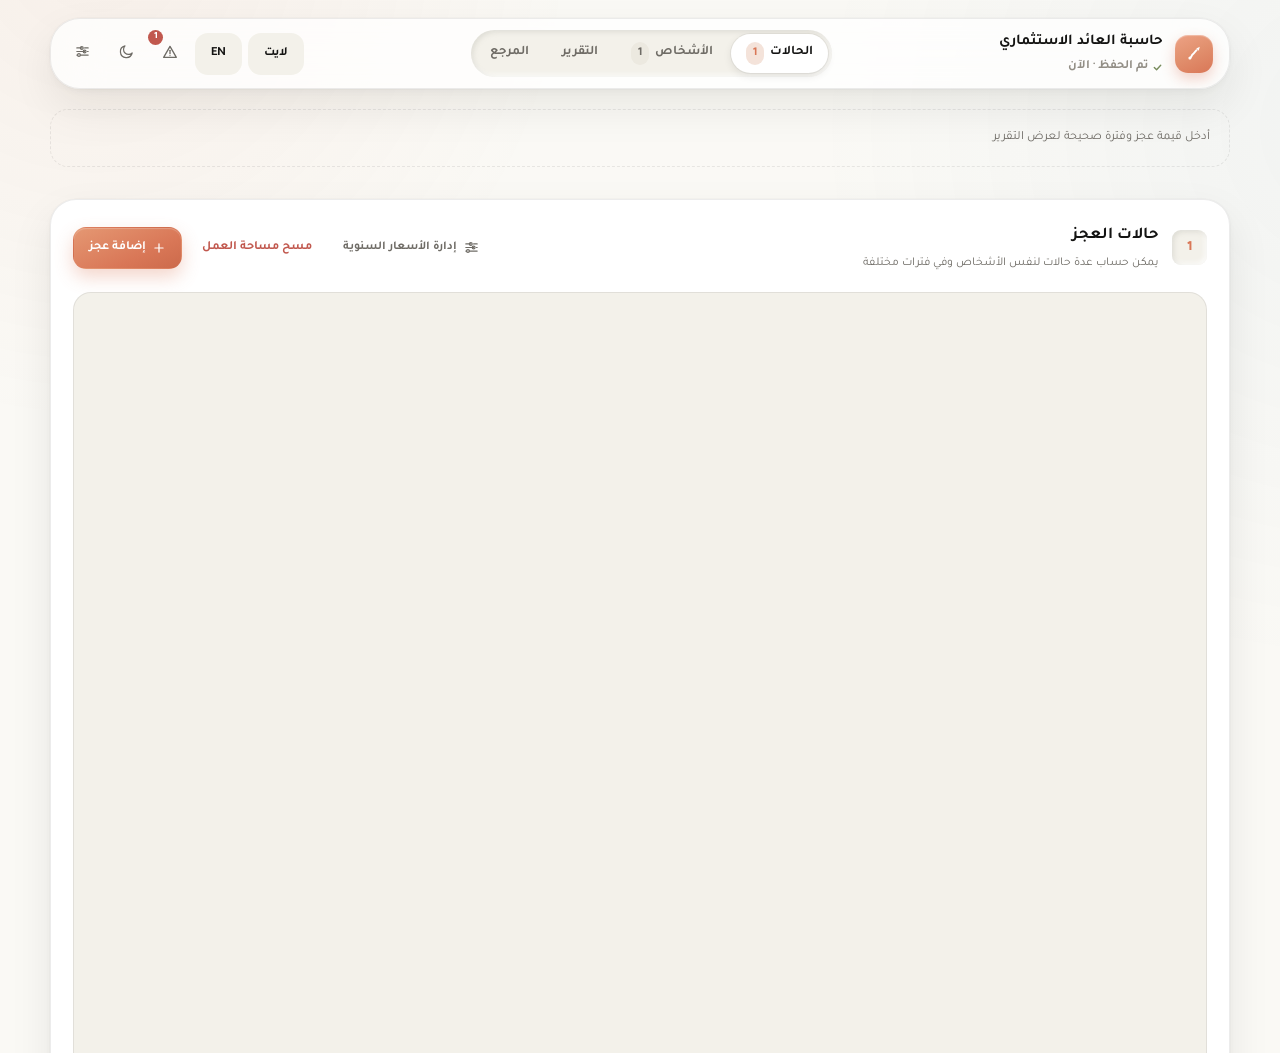
==== commit 1889927c: "style: improve typography readability - Darken the muted and faint grays in light and dark mode for " ====
--- a/index.html
+++ b/index.html
@@ -30,8 +30,8 @@
   --surface-soft:#f3f1ea;
   --surface-hover:#ece9e0;
   --ink:#141413;
-  --muted:#83807a;
-  --faint:#b0aea5;
+  --muted:#6f6c66;
+  --faint:#928e85;
   --line:rgba(20,20,19,.08);
   --line-soft:rgba(20,20,19,.05);
   --accent:#d97757;
@@ -68,8 +68,8 @@
   --surface-soft:#211f1d;
   --surface-hover:#292725;
   --ink:#faf9f5;
-  --muted:#a8a49b;
-  --faint:#6e6b64;
+  --muted:#b3afa6;
+  --faint:#86827a;
   --line:rgba(250,249,245,.09);
   --line-soft:rgba(250,249,245,.05);
   --accent:#e08b6c;
@@ -889,6 +889,14 @@
 .printFooter{display:none}
 
 /* ---- Ship polish ---- */
+/* Arabic readability: letter-spacing breaks cursive joins, and Tajawal's small
+   x-height makes 10-11px labels read like ~9px Latin. Numbers keep Inter tuning. */
+[dir="rtl"] *:not(.money):not(.metricValue):not(.kpiValue){letter-spacing:normal!important}
+[dir="rtl"] :is(.settingsBlockLabel,.settingsSidebarTitle,.settingsListHead,.exportPanelHead,.settingsBlockLabel){text-transform:none}
+[dir="rtl"] :is(.hint,.field>span,.kpiLabel,.metricLabel,.settingsRowText p,.switchText,.checklistSubLabel,.autosaveIndicator,.warnBadge,.gapBadge,.importRowBadge){font-size:12.5px}
+[dir="rtl"] :is(.kpiSub,.metricSub,.navCount,.settingsListHead,.settingsBlockLabel,.settingsSidebarTitle,.exportPanelHead,.manualSource,.paletteItemHint,.datePanelWeekdays span){font-size:12px}
+.hint,.settingsMainHint,.settingsRowText p{text-wrap:pretty}
+h1,h2,h3,.cardTitle h2,.settingsMainTitle{text-wrap:balance}
 [hidden]{display:none!important}
 @media(display-mode:standalone){body{padding-top:max(18px,env(safe-area-inset-top))}}
 html{-webkit-text-size-adjust:100%;text-size-adjust:100%}
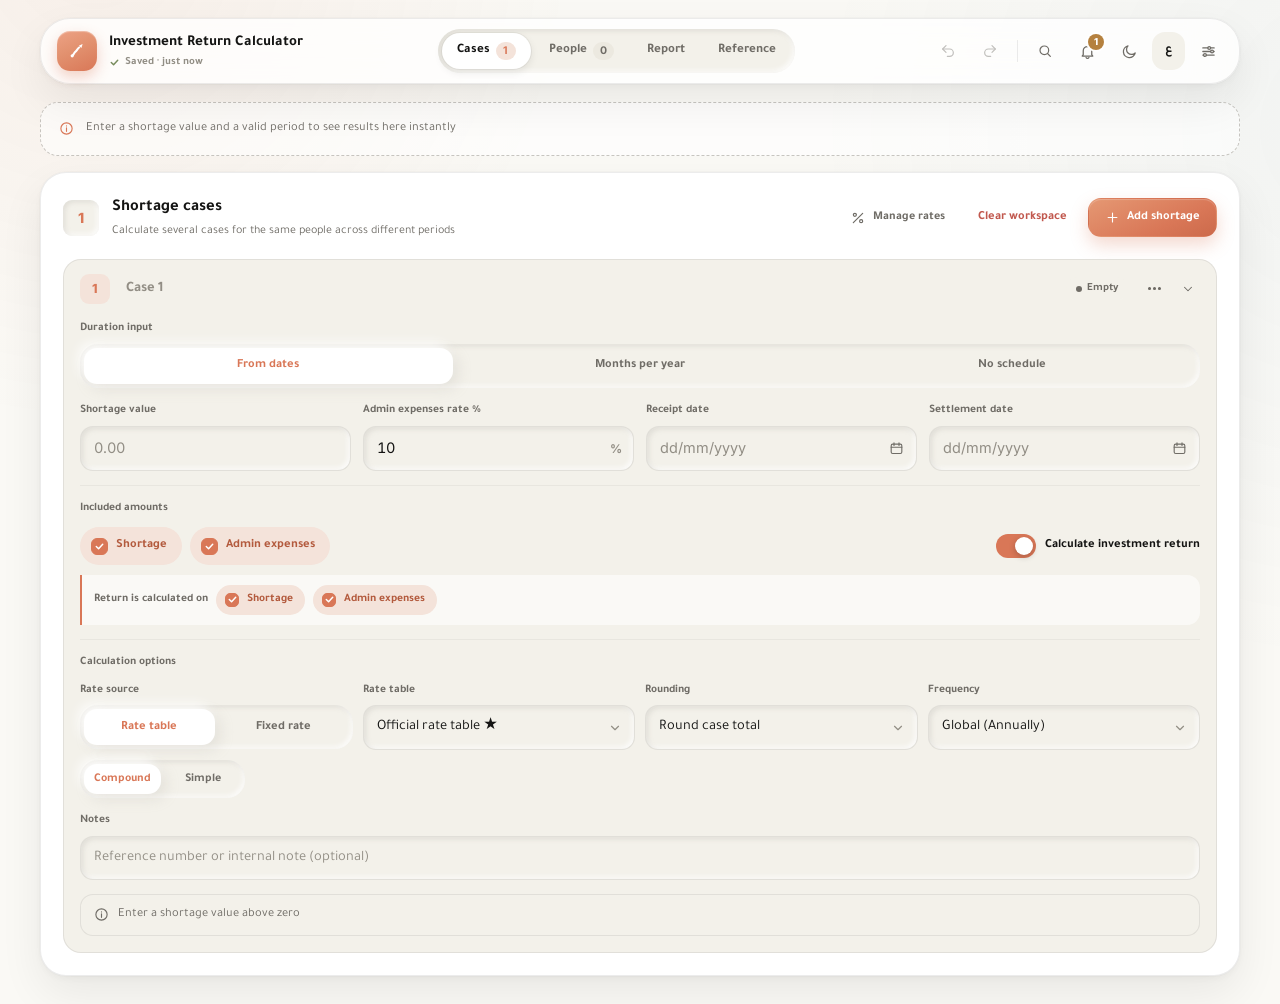
==== commit 5f0b9edd: "feat!: rebuild calculator as v5 with new engine and redesigned UI - Extract calculation logic into a" ====
--- a/index.html
+++ b/index.html
@@ -2,10746 +2,34 @@
 <html lang="ar" dir="rtl">
 <head>
 <meta charset="UTF-8">
-<meta name="viewport" content="width=device-width,initial-scale=1">
+<meta name="viewport" content="width=device-width,initial-scale=1,viewport-fit=cover">
 <meta name="theme-color" content="#faf9f5">
 <meta name="color-scheme" content="light dark">
-<meta name="description" content="حاسبة العائد الاستثماري على العجز — Investment return calculator for shortage cases, with per-person distribution, audit report and Excel export.">
+<meta name="description" content="حاسبة العائد الاستثماري على العجز — Investment return calculator for shortage cases, with per-person distribution, audit-ready report and Excel export.">
 <meta name="format-detection" content="telephone=no">
-<link rel="manifest" href="manifest.webmanifest">
 <meta name="mobile-web-app-capable" content="yes">
 <meta name="apple-mobile-web-app-capable" content="yes">
 <meta name="apple-mobile-web-app-status-bar-style" content="default">
 <meta name="apple-mobile-web-app-title" content="ROI Calc">
-<link rel="apple-touch-icon" id="appleTouchIcon" href="icon.svg">
 <title>حاسبة العائد الاستثماري</title>
-<link rel="icon" href="data:image/svg+xml,%3Csvg xmlns='http://www.w3.org/2000/svg' viewBox='0 0 24 24'%3E%3Crect width='24' height='24' rx='7' fill='%23d97757'/%3E%3Ccircle cx='6.2' cy='17.8' r='1.9' fill='%23fff'/%3E%3Cpath d='M6.2 17.8C8.3 16.6 8.1 14.4 9.9 13C12.1 11.3 12.4 9.4 14.5 7.8' stroke='%23fff' stroke-width='2.5' fill='none' stroke-linecap='round'/%3E%3Cpolygon points='18.7,3.5 17.3,8.4 14.2,5.6' fill='%23fff'/%3E%3C/svg%3E">
-<script>
-(function(){try{var s=JSON.parse(localStorage.getItem("investment-return-pro")||"null");var d=document.documentElement;var dark=s?s.theme==="dark":matchMedia("(prefers-color-scheme: dark)").matches;d.setAttribute("data-theme",dark?"dark":"light");d.style.colorScheme=dark?"dark":"light";if(s&&s.lang==="en"){d.lang="en";d.dir="ltr";}}catch(e){}})();
-</script>
+<link rel="manifest" href="manifest.webmanifest">
+<link rel="icon" href="icon.svg" type="image/svg+xml">
+<link rel="apple-touch-icon" href="images/icon-256.jpg">
+<script src="js/boot.js"></script>
 <link rel="preconnect" href="https://fonts.googleapis.com">
 <link rel="preconnect" href="https://fonts.gstatic.com" crossorigin>
-<link rel="preconnect" href="https://cdnjs.cloudflare.com">
 <link rel="stylesheet" href="https://fonts.googleapis.com/css2?family=Inter:wght@400;500;600;700;800&family=Tajawal:wght@400;500;700;800&display=swap">
-<style>
-:root{
-  --bg:#faf9f5;
-  --surface:rgba(255,255,255,.74);
-  --surface-solid:#ffffff;
-  --surface-soft:#f3f1ea;
-  --surface-hover:#ece9e0;
-  --ink:#141413;
-  --muted:#6f6c66;
-  --faint:#928e85;
-  --line:rgba(20,20,19,.08);
-  --line-soft:rgba(20,20,19,.05);
-  --accent:#d97757;
-  --accent-hover:#c8654a;
-  --accent-soft:#f4e3da;
-  --accent-2:#6a9bcc;
-  --success:#788c5d;
-  --warning:#b5813f;
-  --danger:#c1584e;
-  --shadow-xs:0 1px 2px rgba(20,20,19,.05);
-  --shadow-sm:0 3px 10px rgba(20,20,19,.05),0 1px 2px rgba(20,20,19,.05);
-  --shadow:0 18px 44px rgba(20,20,19,.08),0 3px 10px rgba(20,20,19,.04),0 0 0 1px rgba(20,20,19,.02);
-  --shadow-lg:0 30px 70px rgba(20,20,19,.12),0 8px 22px rgba(20,20,19,.06);
-  --shadow-soft:6px 6px 15px rgba(176,174,165,.24),-6px -6px 13px rgba(255,255,255,.92);
-  --inset:inset 2px 2px 5px rgba(176,174,165,.30),inset -2px -2px 5px rgba(255,255,255,.85);
-  --glow-accent:0 0 0 4px var(--accent-soft);
-  --glass-blur:24px;
-  --radius-xs:9px;
-  --radius-sm:13px;
-  --radius-md:18px;
-  --radius-lg:26px;
-  --radius-xl:30px;
-  --radius-pill:999px;
-  --ease:cubic-bezier(.22,1,.36,1);
-  --ease-soft:cubic-bezier(.4,0,.2,1);
-  --dur-1:140ms;--dur-2:240ms;--dur-3:420ms;
-  --spring:linear(0,0.09 6.7%,0.32 15.5%,0.85 32%,1.09 45%,1.16 51%,1.14 58%,1.05 71%,1.01 82%,1 100%);
-}
-
-[data-theme="dark"]{
-  --bg:#141413;
-  --surface:rgba(28,27,26,.72);
-  --surface-solid:#1c1b1a;
-  --surface-soft:#211f1d;
-  --surface-hover:#292725;
-  --ink:#faf9f5;
-  --muted:#b3afa6;
-  --faint:#86827a;
-  --line:rgba(250,249,245,.09);
-  --line-soft:rgba(250,249,245,.05);
-  --accent:#e08b6c;
-  --accent-hover:#e89b80;
-  --accent-soft:#3a2b23;
-  --accent-2:#8bb4dd;
-  --success:#93a878;
-  --warning:#d1a05f;
-  --danger:#e0847a;
-  --shadow-xs:0 1px 2px rgba(0,0,0,.3);
-  --shadow-sm:0 3px 10px rgba(0,0,0,.28),0 1px 2px rgba(0,0,0,.2);
-  --shadow:0 22px 54px rgba(0,0,0,.4),0 4px 14px rgba(0,0,0,.25),0 0 0 1px rgba(250,249,245,.03);
-  --shadow-lg:0 34px 80px rgba(0,0,0,.5),0 10px 26px rgba(0,0,0,.32);
-  --shadow-soft:6px 6px 15px rgba(0,0,0,.32),-6px -6px 13px rgba(255,255,255,.025);
-  --inset:inset 2px 2px 6px rgba(0,0,0,.42),inset -2px -2px 5px rgba(255,255,255,.025);
-  --glow-accent:0 0 0 4px var(--accent-soft);
-}
-
-*{box-sizing:border-box}
-html{scroll-behavior:smooth}
-
-body{
-  margin:0;
-  min-height:100vh;
-  padding:18px;
-  background:var(--bg);
-  color:var(--ink);
-  font-family:"Tajawal","Inter",-apple-system,BlinkMacSystemFont,sans-serif;
-  font-size:14.5px;
-  line-height:1.55;
-  -webkit-font-smoothing:antialiased;
-  -moz-osx-font-smoothing:grayscale;
-  transition:background .3s var(--ease-soft),color .3s var(--ease-soft);
-}
-
-[dir="rtl"] body{line-height:1.75}
-[dir="ltr"] h1,[dir="ltr"] h2,[dir="ltr"] h3,[dir="ltr"] .cardTitle h2{letter-spacing:-.012em}
-
-::selection{background:var(--accent-soft);color:var(--accent-hover)}
-:focus-visible{outline:2px solid var(--accent);outline-offset:2px;border-radius:8px}
-
-.money,.metricValue,td.money,th.money,.pill,input[type="number"],input[type="date"]{
-  font-variant-numeric:tabular-nums;
-  font-feature-settings:"tnum" 1,"cv05" 1;
-}
-.money,.metricValue{font-family:"Inter",sans-serif}
-
-::-webkit-scrollbar{width:9px;height:9px}
-::-webkit-scrollbar-track{background:transparent}
-::-webkit-scrollbar-thumb{background:var(--line);border-radius:var(--radius-pill);border:2px solid transparent;background-clip:padding-box}
-::-webkit-scrollbar-thumb:hover{background:var(--faint);background-clip:padding-box}
-
-button,input,select,textarea{font:inherit}
-button{user-select:none;cursor:pointer;-webkit-tap-highlight-color:transparent;transition:transform var(--dur-2) var(--ease-soft)}
-button:active:not(:disabled){transform:scale(.972);transition-duration:var(--dur-1)}
-h1,h2,h3,p{margin:0}
-
-.app{max-width:1180px;margin:auto}
-
-.topbar{
-  position:sticky;top:12px;z-index:40;
-  display:flex;align-items:center;justify-content:space-between;gap:14px;
-  margin-bottom:20px;padding:10px 12px 10px 16px;
-  border:1px solid var(--line);border-radius:var(--radius-xl);
-  background:var(--surface);box-shadow:var(--shadow);
-  backdrop-filter:blur(var(--glass-blur));-webkit-backdrop-filter:blur(var(--glass-blur));
-  transition:box-shadow .3s var(--ease-soft),border-color .3s var(--ease-soft);
-  contain:layout paint;
-  view-transition-name:topbar;
-}
-@media(max-width:760px){
-  .topbar{backdrop-filter:none;-webkit-backdrop-filter:none}
-}
-[dir="rtl"] .topbar{padding:10px 16px 10px 12px}
-
-.brand{display:flex;align-items:center;gap:12px;min-width:0}
-.brand>div{min-width:0}
-.brandMark{
-  width:38px;height:38px;border-radius:13px;flex:none;
-  background:linear-gradient(155deg,#eda285 0%,#e2916f 45%,#d97757 100%);
-  display:flex;align-items:center;justify-content:center;
-  box-shadow:0 6px 14px rgba(217,119,87,.32),inset 0 1px 1px rgba(255,255,255,.35);
-  position:relative;
-}
-.brand h1{font-size:15px;font-weight:700;white-space:nowrap;overflow:hidden;text-overflow:ellipsis;letter-spacing:-.005em}
-.autosaveIndicator{display:flex;align-items:center;gap:4px;margin:1px 0 0;font-size:10.5px;font-weight:600;color:var(--faint);white-space:nowrap}
-.autosaveIndicator svg{width:11px;height:11px;color:var(--success);flex:none}
-
-.mainNav{
-  display:flex;gap:3px;padding:4px;border-radius:var(--radius-pill);
-  background:var(--surface-soft);box-shadow:var(--inset);flex:none;position:relative;
-}
-.navIndicator{
-  position:absolute;top:4px;bottom:4px;left:0;border-radius:var(--radius-pill);
-  background:var(--surface-solid);box-shadow:0 3px 8px rgba(20,20,19,.09),0 0 0 1px var(--line-soft);
-  z-index:0;pointer-events:none;
-}
-.navIndicator.ready{
-  transition-property:transform,width;transition-duration:.32s,.32s;
-  transition-timing-function:var(--ease),var(--ease);
-  transition-timing-function:var(--spring),var(--ease);
-}
-.navBtn{
-  position:relative;z-index:1;
-  border:none;background:transparent;color:var(--muted);
-  padding:8px 15px;border-radius:var(--radius-pill);font-size:13px;font-weight:600;
-  display:flex;align-items:center;gap:6px;white-space:nowrap;
-  transition:color .2s var(--ease-soft);
-}
-.navBtn .navCount{
-  font-size:10.5px;font-weight:700;background:var(--surface-hover);color:var(--muted);
-  border-radius:var(--radius-pill);padding:1px 7px;
-  transition:background .2s var(--ease-soft),color .2s var(--ease-soft);
-}
-.navBtn.active{color:var(--ink)}
-.navBtn.active .navCount{background:var(--accent-soft);color:var(--accent)}
-.navBtn:hover:not(.active){color:var(--ink)}
-
-.actions{display:flex;gap:6px;flex:none}
-.iconBtn,.softBtn,.primaryBtn,.dangerBtn{
-  border:1px solid transparent;border-radius:var(--radius-sm);
-  padding:9px 15px;font-size:12.5px;font-weight:600;
-  display:inline-flex;align-items:center;gap:6px;white-space:nowrap;
-  transition:transform .18s var(--ease),background .18s var(--ease-soft),color .18s var(--ease-soft),box-shadow .18s var(--ease-soft),opacity .18s var(--ease-soft),border-color .18s var(--ease-soft);
-}
-.iconBtn{width:38px;height:38px;padding:0;justify-content:center;background:transparent;color:var(--muted);border-radius:var(--radius-sm)}
-.iconBtn:hover{background:var(--surface-soft);color:var(--ink)}
-.softBtn{background:var(--surface-soft);color:var(--ink);text-decoration:none;cursor:pointer}
-.softBtn:hover{background:var(--surface-hover);transform:translateY(-1px)}
-.primaryBtn{background:linear-gradient(155deg,#e59873,#d97757 65%,#cc6a4b);color:#fff;box-shadow:0 8px 18px rgba(217,119,87,.3),inset 0 1px 1px rgba(255,255,255,.22)}
-.primaryBtn:hover{transform:translateY(-1.5px);box-shadow:0 12px 24px rgba(217,119,87,.36),inset 0 1px 1px rgba(255,255,255,.25)}
-.dangerBtn{background:transparent;color:var(--danger)}
-.dangerBtn:hover{background:rgba(193,88,78,.1)}
-.ghostBtn{border:none;background:transparent;color:var(--muted);padding:6px 11px;border-radius:var(--radius-xs);font-size:12px;font-weight:600;display:inline-flex;align-items:center;gap:6px;transition:background .18s var(--ease-soft),color .18s var(--ease-soft)}
-.ghostBtn:hover{color:var(--ink);background:var(--surface-soft)}
-.iconBtn svg,.softBtn svg,.primaryBtn svg,.dangerBtn svg,.copyBtn svg,.rmIcon svg{display:block}
-
-button:disabled{opacity:.42;cursor:not-allowed;transform:none!important}
-
-.view{display:flex;flex-direction:column;gap:16px}
-.view>*{animation-name:viewCardIn;animation-duration:var(--dur-3);animation-timing-function:var(--ease);animation-timing-function:var(--spring);animation-fill-mode:backwards}
-.view>*:nth-child(1){animation-delay:0ms}
-.view>*:nth-child(2){animation-delay:35ms}
-.view>*:nth-child(3){animation-delay:70ms}
-.view>*:nth-child(4){animation-delay:105ms}
-.view>*:nth-child(5){animation-delay:140ms}
-.view>*:nth-child(6){animation-delay:175ms}
-.view>*:nth-child(7){animation-delay:210ms}
-.view>*:nth-child(n+8){animation-delay:245ms}
-@keyframes viewCardIn{from{opacity:0;transform:translateY(10px) scale(.985)}to{opacity:1;transform:none}}
-@keyframes fadeIn{from{opacity:.5;transform:translateY(2px)}to{opacity:1;transform:none}}
-
-@keyframes rowIn{from{opacity:0;transform:translateY(-6px)}to{opacity:1;transform:none}}
-@keyframes rowOut{from{opacity:1;transform:none}to{opacity:0;transform:translateY(-4px)}}
-.rowEnter{animation:rowIn .3s var(--ease)}
-.rowExit{animation:rowOut .16s var(--ease-soft) forwards;pointer-events:none}
-
-.card{
-  background:var(--surface-solid);border:1px solid var(--line);
-  border-radius:var(--radius-lg);padding:22px;box-shadow:var(--shadow);
-  transition:box-shadow .25s var(--ease-soft),border-color .3s var(--ease-soft);
-}
-.card:hover{border-color:color-mix(in srgb,var(--faint) 40%,var(--line))}
-@keyframes inputShake{0%,100%{transform:translateX(0)}25%{transform:translateX(-3px)}75%{transform:translateX(3px)}}
-.inputShake{animation:inputShake .24s var(--ease-soft)}
-::view-transition-old(root),::view-transition-new(root){animation-duration:.3s}
-@keyframes tabSlideEnter{from{opacity:0;transform:translateX(8px)}to{opacity:1;transform:none}}
-@keyframes tabSlideEnterRTL{from{opacity:0;transform:translateX(-8px)}to{opacity:1;transform:none}}
-.tabSlideEnter{animation:tabSlideEnter var(--dur-2) var(--ease-soft)}
-[dir="rtl"] .tabSlideEnter{animation-name:tabSlideEnterRTL}
-[data-flash]{animation:cellFlash var(--dur-3) var(--ease-soft)}
-@keyframes cellFlash{0%{background:color-mix(in srgb,var(--accent) 14%,transparent)}100%{background:transparent}}
-
-.cardHeader{display:flex;align-items:center;justify-content:space-between;gap:14px;margin-bottom:18px;flex-wrap:wrap}
-.cardTitle{display:flex;align-items:center;gap:13px}
-.cardTitle h2{font-size:16.5px;font-weight:700;letter-spacing:-.01em}
-.cardTitle p{font-size:12px;color:var(--muted);margin-top:2px}
-.counter{
-  width:35px;height:35px;border-radius:var(--radius-xs);flex:none;
-  background:var(--surface-soft);box-shadow:var(--inset);
-  display:flex;align-items:center;justify-content:center;font-weight:800;color:var(--accent);font-size:14px;
-}
-
-.field{display:flex;flex-direction:column;gap:6px;min-width:0}
-.field>span{font-size:11.5px;font-weight:600;color:var(--muted)}
-.input,select.input{
-  border:1px solid var(--line);background:var(--surface-soft);color:var(--ink);
-  border-radius:var(--radius-sm);padding:10px 13px;min-height:43px;width:100%;
-  box-shadow:var(--inset);transition:border .2s var(--ease-soft),box-shadow .2s var(--ease-soft),background .2s var(--ease-soft);
-}
-.input:focus,select.input:focus{outline:none;border-color:var(--accent);background:var(--surface-solid);box-shadow:var(--glow-accent)}
-.input:focus-visible,select.input:focus-visible{outline:none}
-.input::placeholder{color:var(--faint)}
-
-.grid2{display:grid;grid-template-columns:1fr 1fr;gap:10px}
-.grid3{display:grid;grid-template-columns:repeat(3,1fr);gap:10px}
-.grid4{display:grid;grid-template-columns:repeat(4,1fr);gap:10px}
-.grid5{display:grid;grid-template-columns:repeat(5,1fr);gap:10px}
-@media(max-width:980px){.grid5{grid-template-columns:repeat(3,1fr)}}
-@media(max-width:820px){.grid3,.grid4{grid-template-columns:1fr 1fr}}
-@media(max-width:620px){.grid5{grid-template-columns:1fr 1fr}}
-@media(max-width:520px){.grid2,.grid3,.grid4{grid-template-columns:1fr}}
-@media(max-width:420px){.grid5{grid-template-columns:1fr}}
-
-.caseCard{
-  border:1px solid var(--line);border-radius:var(--radius-md);padding:17px;
-  background:var(--surface-soft);margin-bottom:12px;
-  transition:border-color .2s var(--ease-soft),box-shadow .2s var(--ease-soft);
-  content-visibility:auto;contain-intrinsic-size:auto 320px;
-}
-.caseCard:last-child{margin-bottom:0}
-.caseCard:hover{border-color:color-mix(in srgb,var(--faint) 55%,transparent)}
-.caseTop{display:flex;align-items:center;justify-content:space-between;gap:10px;margin-bottom:12px}
-.caseIdentity{display:flex;align-items:center;gap:11px;flex:1;min-width:0}
-.caseNumber{
-  width:29px;height:29px;border-radius:var(--radius-xs);flex:none;background:var(--accent-soft);color:var(--accent);
-  display:flex;align-items:center;justify-content:center;font-weight:800;font-size:12.5px;
-}
-.caseName{border:none;background:transparent;font-weight:700;font-size:14.5px;color:var(--ink);width:100%;min-width:80px;padding:4px 2px;border-radius:6px;transition:background .15s var(--ease-soft)}
-.caseName:focus{outline:none;background:var(--surface-hover)}
-.rowActions{display:flex;gap:4px;flex:none;flex-wrap:wrap;max-width:100%}
-.gapBadgeSlot{flex:none}
-@media(max-width:620px){
-  .caseTop{align-items:flex-start;flex-wrap:wrap}
-  .rowActions{margin-inline-start:auto}
-  .gapBadge{font-size:10px}
-}
-
-details.advanced{margin-top:12px}
-details.advanced summary{
-  cursor:pointer;font-size:12px;font-weight:600;color:var(--accent);list-style:none;
-  display:inline-flex;align-items:center;gap:5px;padding:4px 0;
-}
-details.advanced summary::-webkit-details-marker{display:none}
-details.advanced summary::before{
-  content:"";width:6px;height:6px;flex:none;
-  border-inline-end:1.6px solid currentColor;border-block-end:1.6px solid currentColor;
-  transform:rotate(-45deg);transition:transform .2s var(--ease);
-}
-details.advanced[open] summary::before{transform:rotate(45deg)}
-details.advanced .grid3{margin-top:12px}
-
-.checklistRow{display:flex;gap:8px;flex-wrap:wrap;margin-top:6px}
-.checkChip{
-  border:1px solid var(--line);background:var(--surface-soft);color:var(--muted);
-  border-radius:var(--radius-pill);padding:9px 15px 9px 12px;font-size:12.5px;font-weight:700;
-  display:inline-flex;align-items:center;gap:8px;
-  transition:background .2s var(--ease-soft),color .2s var(--ease-soft),border-color .2s var(--ease-soft),transform .16s var(--ease);
-}
-[dir="rtl"] .checkChip{padding:9px 12px 9px 15px}
-.checkChip:disabled{opacity:0.5;cursor:not-allowed;transform:none!important;border-color:var(--line)!important}
-.checkChip .chipDot{
-  width:16px;height:16px;border-radius:6px;border:1.6px solid var(--faint);flex:none;
-  display:flex;align-items:center;justify-content:center;color:#fff;
-  transition:background var(--dur-2) var(--ease-soft),border-color var(--dur-2) var(--ease-soft);
-}
-.checkChip .chipDot svg{display:block;stroke-dasharray:24;stroke-dashoffset:24;transition:stroke-dashoffset .2s var(--ease-soft)}
-.checkChip.active{background:var(--accent-soft);color:var(--accent);border-color:var(--accent-soft)}
-.checkChip.active .chipDot{background:var(--accent);border-color:var(--accent)}
-.checkChip.active .chipDot svg{stroke-dashoffset:0}
-.checkChip:hover:not(.active):not(:disabled){border-color:var(--faint);transform:translateY(-1px)}
-.checkChip.small{padding:6px 12px 6px 10px;font-size:11.5px}
-[dir="rtl"] .checkChip.small{padding:6px 10px 6px 12px}
-.checkChip.small .chipDot{width:14px;height:14px}
-input[type="checkbox"].appCheck{appearance:none;-webkit-appearance:none;width:17px;height:17px;min-height:17px;min-width:17px;max-width:17px;max-height:17px;border-radius:6px;border:1.6px solid var(--faint);background:var(--surface-soft);box-shadow:var(--inset);flex:none;margin:0;padding:0;display:inline-grid;place-content:center;cursor:pointer;transition:background var(--dur-2) var(--ease-soft),border-color var(--dur-2) var(--ease-soft)}
-.appCheck::after{content:"";width:8px;height:5px;border-left:1.6px solid #fff;border-bottom:1.6px solid #fff;transform:rotate(-45deg) scale(0);transition:transform var(--dur-2) var(--ease-soft)}
-input[type="checkbox"].appCheck:checked{background:var(--accent);border-color:var(--accent)}
-.appCheck:checked::after{transform:rotate(-45deg) scale(1)}
-input[type="checkbox"].appCheck:indeterminate{background:var(--accent);border-color:var(--accent)}
-.appCheck:indeterminate::after{width:8px;height:0;border-left:none;border-bottom:1.6px solid #fff;transform:scale(1)}
-input[type="checkbox"].appCheck:focus-visible{box-shadow:var(--glow-accent)}
-input[type="checkbox"].appCheck:disabled{opacity:.45;cursor:not-allowed}
-.checklistSubRow{display:flex;align-items:center;gap:8px;flex-wrap:wrap;margin-top:8px;padding:11px 13px;border-inline-start:2px solid var(--accent);background:var(--surface-soft);border-radius:0 var(--radius-sm) var(--radius-sm) 0}
-.checklistSubLabel{font-size:11px;font-weight:700;color:var(--muted);margin-inline-end:2px}
-.collapseRows{display:grid;grid-template-rows:0fr;transition:grid-template-rows .2s var(--ease-soft)}
-.collapseRows>.collapseInner{overflow:hidden;min-height:0}
-
-.rowWarning{border-color:rgba(193,88,78,.35)!important;background:rgba(193,88,78,.05)!important}
-.warnBadge{display:inline-flex;align-items:center;gap:4px;font-size:10.5px;font-weight:700;color:var(--danger);background:rgba(193,88,78,.1);border-radius:var(--radius-pill);padding:2px 9px;white-space:nowrap}
-
-.segmented{display:grid;gap:4px;padding:4px;border-radius:var(--radius-md);background:var(--surface-soft);box-shadow:var(--inset)}
-.segmented button{
-  border:none;background:transparent;color:var(--muted);padding:9px 11px;border-radius:var(--radius-xs);
-  font-size:12.5px;font-weight:600;transition:background .2s var(--ease-soft),color .2s var(--ease-soft),box-shadow .2s var(--ease-soft);
-}
-.segmented button.active{background:var(--surface-solid);color:var(--accent);box-shadow:var(--shadow-soft)}
-
-.hint{font-size:11.5px;color:var(--muted);line-height:1.55}
-
-.quickTools{border:1px dashed var(--line);border-radius:var(--radius-md);padding:13px;margin-bottom:14px;transition:border-color .2s var(--ease-soft)}
-.quickTools[open]{border-style:solid;border-color:var(--line)}
-.quickTools summary{cursor:pointer;font-size:12.5px;font-weight:700;color:var(--ink);list-style:none;display:flex;align-items:center;gap:7px}
-.quickTools summary::-webkit-details-marker{display:none}
-.quickTools summary svg{color:var(--accent);flex:none}
-.quickToolsBody{margin-top:13px;display:flex;flex-direction:column;gap:12px}
-
-.refToc{display:flex;flex-wrap:wrap;gap:6px;margin-bottom:14px}
-.refToc a{font-size:11.5px;font-weight:600;color:var(--muted);background:var(--surface-soft);border:1px solid var(--line);border-radius:999px;padding:5px 11px;text-decoration:none;transition:color .15s var(--ease-soft),border-color .15s var(--ease-soft)}
-.refToc a:hover{color:var(--accent);border-color:color-mix(in srgb,var(--accent) 30%,var(--line))}
-.refFilterRow{margin-bottom:14px}
-.refFormula{font-family:ui-monospace,SFMono-Regular,Menlo,Consolas,monospace;font-size:12px;line-height:1.75;background:var(--surface-soft);border:1px solid var(--line);border-radius:var(--radius-sm);padding:12px 14px;white-space:pre-wrap;color:var(--ink);overflow-x:auto;margin:0}
-.refBadgeList{display:flex;flex-wrap:wrap;gap:7px}
-.refBadge{font-size:11.5px;font-weight:600;padding:5px 11px;border-radius:999px;background:color-mix(in srgb,var(--accent) 12%,transparent);color:var(--accent);border:1px solid color-mix(in srgb,var(--accent) 30%,transparent)}
-.refWhyBtn{display:inline-flex;align-items:center;justify-content:center;width:19px;height:19px;border-radius:50%;border:1px solid var(--line);background:var(--surface-soft);color:var(--muted);flex:none;transition:color .15s var(--ease-soft),border-color .15s var(--ease-soft)}
-.refWhyBtn:hover{color:var(--accent);border-color:color-mix(in srgb,var(--accent) 30%,var(--line))}
-.refHighlight{animation:refPulse 1.6s var(--ease-soft)}
-@keyframes refPulse{0%{background:color-mix(in srgb,var(--accent) 16%,transparent)}100%{background:transparent}}
-.explainRow{display:flex;justify-content:space-between;gap:14px;font-size:12.5px;padding:7px 0;border-bottom:1px solid var(--line)}
-.explainRow:last-child{border-bottom:none}
-.explainRow span:first-child{color:var(--muted)}
-.explainRow span:last-child{font-weight:600;color:var(--ink);font-variant-numeric:tabular-nums}
-.warningsList{display:flex;flex-direction:column;gap:4px;max-height:60vh;overflow-y:auto}
-.warningRow{display:flex;align-items:flex-start;gap:8px;text-align:start;font-size:12px;line-height:1.45;padding:9px 10px;border-radius:var(--radius-sm);border:none;background:transparent;color:var(--ink);cursor:pointer;transition:background .15s var(--ease-soft)}
-.warningRow:hover{background:var(--surface-soft)}
-.warningRow svg{flex:none;margin-top:1px;color:var(--danger)}
-.warningCoverageBlock .notice{font-size:12px;padding:9px 10px}
-.warningsBtn{position:relative}
-.warningBadgeCount{position:absolute;top:-4px;inset-inline-end:-4px;min-width:15px;height:15px;padding:0 3px;border-radius:999px;background:var(--danger);color:#fff;font-size:9.5px;font-weight:800;display:flex;align-items:center;justify-content:center;line-height:1}
-.srOnly{position:absolute;width:1px;height:1px;padding:0;margin:-1px;overflow:hidden;clip:rect(0,0,0,0);white-space:nowrap;border:0}
-[data-explain]{cursor:pointer;text-decoration:underline;text-decoration-style:dotted;text-decoration-color:var(--faint);text-underline-offset:2px}
-[data-explain]:hover{color:var(--accent);text-decoration-color:var(--accent)}
-.inlineRow{display:flex;gap:8px;align-items:flex-end;flex-wrap:wrap}
-.inlineRow .field{flex:1;min-width:130px}
-
-.peopleTableWrap{overflow:auto;max-height:min(62vh,620px);border:1px solid var(--line);border-radius:var(--radius-md)}
-table.peopleTable{width:100%;border-collapse:collapse;min-width:520px}
-table.peopleTable thead th{
-  text-align:start;vertical-align:middle;font-size:11px;font-weight:700;color:var(--muted);
-  padding:11px 13px;background:var(--surface-soft);position:sticky;top:0;z-index:2;
-}
-table.peopleTable tbody td{padding:6px 0;border-top:1px solid var(--line);vertical-align:middle}
-table.peopleTable tbody tr{transition:background .15s var(--ease-soft)}
-table.peopleTable tbody tr:hover{background:var(--surface-soft)}
-table.peopleTable input{border:none;background:transparent;padding:8px;padding-inline-start:13px;border-radius:var(--radius-xs);width:100%;min-height:36px;transition:background .15s var(--ease-soft)}
-table.peopleTable input:focus{outline:none;background:var(--surface-solid);box-shadow:var(--glow-accent)}
-table.peopleTable td.numCol{width:34px;text-align:center;color:var(--faint);font-size:11.5px;font-weight:700}
-table.peopleTable .selectCol{width:30px;text-align:center}
-table.peopleTable .selectCol input,table.peopleTable thead th:first-child input{cursor:pointer}
-table.peopleTable tbody td:first-child{position:sticky;inset-inline-start:0;z-index:1;background:var(--surface-solid)}
-table.peopleTable thead th:first-child{position:sticky;inset-inline-start:0;z-index:3}
-table.peopleTable tbody tr:hover td:first-child{background:var(--surface-soft)}
-table.peopleTable tbody tr.rowSelected td:first-child{background:color-mix(in srgb,var(--accent) 7%,var(--surface-solid))}
-table.peopleTable tbody tr.rowWarning td:first-child{background:rgba(193,88,78,.05)}
-.peopleTableWrap{
-  background-image:linear-gradient(to right,var(--surface-solid) 0,transparent 24px),linear-gradient(to left,var(--surface-solid) 0,transparent 24px);
-  background-repeat:no-repeat;background-attachment:local,local;background-position:0 0,100% 0;background-size:32px 100%,32px 100%;
-}
-table.peopleTable td.rmCol{width:38px;text-align:center;padding-inline:4px}
-table.peopleTable td[data-role="daysCell"],table.peopleTable td[data-role="amountCell"]{
-  padding-inline:13px;text-align:start;font-variant-numeric:tabular-nums;unicode-bidi:isolate;
-}
-.rmIcon{border:none;background:transparent;color:var(--faint);width:30px;height:30px;border-radius:var(--radius-xs);display:inline-flex;align-items:center;justify-content:center;transition:background .18s var(--ease-soft),color .18s var(--ease-soft)}
-.rmIcon:hover{color:var(--danger);background:rgba(193,88,78,.1)}
-
-.metricsStrip{display:grid;grid-template-columns:repeat(4,1fr);gap:10px;margin-bottom:16px}
-@media(max-width:760px){.metricsStrip{grid-template-columns:1fr 1fr}}
-.metric{
-  border:1px solid var(--line);border-radius:var(--radius-md);padding:15px;
-  background:var(--surface-soft);transition:transform .2s var(--ease),box-shadow .2s var(--ease),border-color .2s var(--ease-soft);
-}
-.metric:hover{transform:translateY(-1.5px);border-color:color-mix(in srgb,var(--faint) 45%,transparent)}
-.metric.accent{background:linear-gradient(160deg,var(--accent-soft),var(--surface-soft))}
-.metricLabel{font-size:11px;color:var(--muted);font-weight:600;margin-bottom:6px}
-.metricValue{font-size:19px;font-weight:800;letter-spacing:-.2px}
-.metricValue.accentText{color:var(--accent)}
-.metricSub{font-size:10.5px;color:var(--faint);margin-top:4px}
-
-.notice{
-  font-size:12px;padding:10px 13px;border-radius:var(--radius-sm);margin-bottom:8px;
-  background:rgba(181,129,63,.12);color:var(--warning);border:1px solid rgba(181,129,63,.22);
-}
-
-.noticeCritical{
-  font-size:13px;font-weight:700;padding:13px 15px;border-radius:var(--radius-sm);margin-bottom:10px;
-  background:rgba(193,88,78,.13);color:#c1584e;border:1.5px solid rgba(193,88,78,.4);
-  display:flex;align-items:flex-start;gap:9px;line-height:1.5;
-}
-.noticeCritical svg{flex:none;margin-top:1px}
-
-.gapBadge{
-  display:inline-flex;align-items:center;gap:4px;font-size:11px;font-weight:700;
-  padding:3px 8px;border-radius:999px;white-space:nowrap;cursor:help;
-}
-.gapBadge svg{width:12px;height:12px}
-.gapBadgeCritical{background:rgba(193,88,78,.13);color:#c1584e;border:1px solid rgba(193,88,78,.4)}
-.gapBadgeInfo{background:rgba(181,129,63,.12);color:var(--warning);border:1px solid rgba(181,129,63,.22)}
-
-.reconPanel{display:flex;flex-direction:column;gap:6px;margin-bottom:14px;border-radius:var(--radius-md)}
-body::before{content:"";position:fixed;inset:-6%;z-index:-1;pointer-events:none;background:radial-gradient(circle at 12% 0%,rgba(217,119,87,.07),transparent 30rem),radial-gradient(circle at 100% 18%,rgba(106,155,204,.055),transparent 34rem);animation:ambientDrift 60s ease-in-out infinite alternate}
-body.tabHidden::before{animation-play-state:paused}
-@keyframes ambientDrift{from{transform:translate(0,0)}to{transform:translate(-1.4%,1%)}}
-.reconPanel.reconSettle{animation:reconWash 1.4s var(--ease-soft)}
-.reconPanel.reconSettle .reconOk svg{stroke-dasharray:24;stroke-dashoffset:24;animation:reconDraw .5s var(--ease-soft) .1s forwards}
-@keyframes reconDraw{to{stroke-dashoffset:0}}
-@keyframes reconWash{0%{background:transparent}25%{background:color-mix(in srgb,var(--success) 9%,transparent)}100%{background:transparent}}
-.reconRow{display:flex;align-items:center;justify-content:space-between;gap:10px;font-size:12px;padding:9px 13px;border-radius:var(--radius-sm);border:1px solid transparent}
-.reconRow .reconName{font-weight:600;color:var(--ink);overflow:hidden;text-overflow:ellipsis;white-space:nowrap;min-width:0}
-.reconRow .reconFigures{display:flex;align-items:center;gap:7px;font-variant-numeric:tabular-nums;white-space:nowrap;flex:none}
-.reconRow svg{flex:none}
-.reconOk{background:color-mix(in srgb,var(--success) 12%,transparent);color:var(--success);border-color:color-mix(in srgb,var(--success) 32%,transparent)}
-.reconBad{background:color-mix(in srgb,var(--danger) 13%,transparent);color:var(--danger);border-color:color-mix(in srgb,var(--danger) 38%,transparent)}
-.reconRow.reconOk .reconName,.reconRow.reconBad .reconName{color:inherit}
-.reconGrand{font-weight:700}
-
-.reportDoc{border-top:3px solid var(--accent);padding-top:22px}
-.reportToolbar{display:flex;justify-content:flex-end;gap:8px;margin-bottom:18px}
-.reportLetterhead{display:flex;align-items:flex-start;justify-content:space-between;gap:16px;flex-wrap:wrap}
-.reportLetterheadTop{display:flex;align-items:center;gap:15px}
-.reportLetterheadMark{width:46px;height:46px;border-radius:15px;flex:none;background:linear-gradient(155deg,#eda285,#d97757 70%,#cc6a4b);display:flex;align-items:center;justify-content:center;box-shadow:0 8px 18px rgba(217,119,87,.28),inset 0 1px 1px rgba(255,255,255,.3)}
-.reportLetterhead h2{font-size:19px;font-weight:800;letter-spacing:-.01em}
-.reportLetterhead p{font-size:12.5px;color:var(--muted);margin-top:3px}
-.reportLetterheadMeta{font-size:11px;color:var(--faint);font-weight:600;line-height:1.6;text-align:end;white-space:nowrap}
-.reportDivider{height:1px;background:linear-gradient(90deg,transparent,var(--line) 12%,var(--line) 88%,transparent);margin:19px 0 21px}
-.reportTitleInput{border:none;background:transparent;font:inherit;font-size:19px;font-weight:800;letter-spacing:-.01em;color:var(--ink);padding:2px 4px;margin:-2px -4px;width:100%;border-radius:8px;transition:box-shadow .18s var(--ease-soft)}
-.reportTitleInput::placeholder{color:var(--faint);font-weight:800}
-.reportTitleInput:focus{outline:none;box-shadow:0 0 0 2px var(--accent-soft)}
-.reportMetaGrid{display:grid;grid-template-columns:repeat(auto-fit,minmax(150px,1fr));gap:10px 18px;margin-top:14px}
-.reportMetaField{display:flex;flex-direction:column;gap:3px;min-width:0}
-.reportMetaField label{font-size:10px;font-weight:700;color:var(--muted);text-transform:uppercase;letter-spacing:.045em}
-.reportMetaField input{border:none;border-bottom:1px solid var(--line);background:transparent;padding:3px 1px;font:inherit;font-size:12.5px;color:var(--ink);border-radius:0;transition:border-color .2s var(--ease-soft)}
-.reportMetaField input::placeholder{color:var(--faint)}
-.reportMetaField input:focus{outline:none;border-bottom-color:var(--accent)}
-
-.reportTabs{position:relative;display:flex;gap:4px;padding:4px;background:var(--surface-soft);border-radius:var(--radius-pill);box-shadow:var(--inset);margin-bottom:12px;width:max-content;max-width:100%;overflow-x:auto}
-.reportTabIndicator{position:absolute;top:4px;bottom:4px;left:0;border-radius:var(--radius-pill);background:var(--surface-solid);box-shadow:var(--shadow-soft);z-index:0;pointer-events:none}
-.reportTabIndicator.ready{transition-property:transform,width;transition-duration:.32s,.32s;transition-timing-function:var(--ease),var(--ease);transition-timing-function:var(--spring),var(--ease)}
-.reportTabs button{position:relative;z-index:1;border:none;background:transparent;color:var(--muted);padding:9px 15px;border-radius:var(--radius-pill);font-size:12.5px;font-weight:600;white-space:nowrap;transition:color .2s var(--ease-soft)}
-.reportTabs button.active{color:var(--ink)}
-
-.filterBar{display:flex;gap:8px;margin-bottom:12px}
-.filterBar .input{max-width:280px}
-
-.explanationBody{display:flex;flex-direction:column;gap:16px}
-
-.explanationCase{border:1px solid var(--line);border-radius:var(--radius-md);padding:19px;background:var(--surface-soft)}
-.explanationCase h3{font-size:14.5px;font-weight:700;margin-bottom:12px}
-.explainGrid{display:grid;grid-template-columns:repeat(4,1fr);gap:8px;margin-bottom:12px}
-@media(max-width:760px){.explainGrid{grid-template-columns:1fr 1fr}}
-.explainGrid>div{display:flex;flex-direction:column;gap:3px;background:var(--surface-solid);border:1px solid var(--line);border-radius:var(--radius-xs);padding:9px 12px}
-.explainGrid span{font-size:10px;color:var(--muted);font-weight:600}
-.explainGrid strong{font-size:12.5px;font-weight:700;font-variant-numeric:tabular-nums;font-family:"Inter",sans-serif}
-.explainNote{font-size:12.5px;color:var(--ink);background:var(--accent-soft);border-radius:var(--radius-xs);padding:10px 13px;margin-bottom:12px;line-height:1.7}
-.explainYears{display:flex;flex-direction:column;gap:4px;margin-bottom:4px}
-.explainYearRow{font-size:12.5px;line-height:1.8;padding:8px 12px;border-radius:var(--radius-xs);background:var(--surface-solid);border:1px solid var(--line);font-variant-numeric:tabular-nums}
-.explainResult{font-size:13px;padding-top:10px;margin-top:8px;border-top:1px solid var(--line)}
-
-.tableShell{overflow:auto;max-height:min(62vh,620px);border:1px solid var(--line);border-radius:var(--radius-md)}
-table{width:100%;border-collapse:collapse;font-size:12.5px}
-thead th{
-  position:sticky;top:0;background:color-mix(in srgb,var(--surface-solid) 92%,transparent);
-  backdrop-filter:blur(8px);text-align:start;padding:11px 13px;font-size:10.8px;
-  font-weight:700;color:var(--muted);white-space:nowrap;border-bottom:1px solid var(--line);
-  z-index:2;
-}
-.tableShell thead th{background:var(--surface-solid);backdrop-filter:none}
-.tableShell table tbody td:first-child{position:sticky;inset-inline-start:0;z-index:1;background:var(--surface-solid)}
-.tableShell table thead th:first-child{position:sticky;inset-inline-start:0;z-index:3}
-.tableShell table tbody tr:hover td:first-child{background:var(--surface-hover)}
-.tableShell table tr.ledgerSubtotalRow td:first-child{background:var(--surface-soft)}
-.tableShell table tr.rowWarning td:first-child{background:rgba(193,88,78,.05)}
-.tableShell{
-  background-image:linear-gradient(to right,var(--surface-solid) 0,transparent 24px),linear-gradient(to left,var(--surface-solid) 0,transparent 24px);
-  background-repeat:no-repeat;background-attachment:local,local;background-position:0 0,100% 0;background-size:32px 100%,32px 100%;
-}
-tbody td{padding:10px 13px;border-bottom:1px solid var(--line);white-space:nowrap}
-tbody tr{transition:background .15s var(--ease-soft)}
-tbody tr:hover{background:var(--surface-soft)}
-tbody tr:last-child td{border-bottom:none}
-tr.ledgerSubtotalRow td{background:var(--surface-soft);font-weight:600}
-tr.ledgerSubtotalRow:hover td{background:var(--surface-hover)}
-tr.virtualSpacer td{padding:0;border:none}
-tfoot td{position:sticky;bottom:0;padding:10px 13px;border-top:1px solid var(--line);font-weight:600;background:color-mix(in srgb,var(--surface-solid) 92%,transparent);backdrop-filter:blur(8px);white-space:nowrap}
-.tableShell tfoot td{background:var(--surface-soft);backdrop-filter:none}
-td.money,th.money{font-variant-numeric:tabular-nums}
-.accentText{color:var(--accent);font-weight:700}
-.mutedText{color:var(--muted);font-size:11.5px}
-.pill{background:var(--accent-soft);color:var(--accent);padding:3px 11px;border-radius:var(--radius-pill);font-size:11.5px;font-weight:700}
-.copyBtn{border:none;background:transparent;color:var(--faint);width:27px;height:27px;border-radius:var(--radius-xs);display:inline-flex;align-items:center;justify-content:center;transition:background .18s var(--ease-soft),color .18s var(--ease-soft)}
-.copyBtn:hover{color:var(--accent);background:var(--accent-soft)}
-
-.empty{padding:44px 20px;text-align:center;color:var(--muted);font-size:13px}
-
-.fauxSelect{
-  display:flex;align-items:center;justify-content:space-between;gap:6px;
-  text-align:start;cursor:pointer;color:var(--ink);font:inherit;
-  -webkit-appearance:none;appearance:none;margin:0;
-}
-.fauxSelect span{overflow:hidden;text-overflow:ellipsis;white-space:nowrap}
-.fauxSelect svg{flex:none;width:13px;height:13px;color:var(--muted);transition:transform .2s var(--ease)}
-.fauxSelect.panelOpen svg{transform:rotate(180deg);color:var(--accent)}
-.fauxSelect:hover{border-color:var(--faint)}
-
-.dateField{
-  position:relative;display:flex;align-items:stretch;direction:ltr;
-  border:1px solid var(--line);background:var(--surface-soft);color:var(--ink);
-  border-radius:var(--radius-sm);min-height:43px;width:100%;
-  box-shadow:var(--inset);transition:border .2s var(--ease-soft),box-shadow .2s var(--ease-soft),background .2s var(--ease-soft);
-  padding-inline-start:12px;
-}
-.dateField:focus-within{border-color:var(--accent);background:var(--surface-solid);box-shadow:var(--glow-accent)}
-.dateField.panelOpen{border-color:var(--accent)}
-.dateField .dateSeg{
-  border:none;background:transparent;box-shadow:none;color:var(--ink);font:inherit;
-  text-align:center;padding:0;width:2.15ch;-moz-appearance:textfield;flex:none;
-}
-.dateField .dateSeg::-webkit-outer-spin-button,.dateField .dateSeg::-webkit-inner-spin-button{display:none}
-.dateField .dateSeg.ySeg{width:4.3ch}
-.dateField .dateSeg::placeholder{color:var(--faint)}
-.dateField .dateSeg:focus{outline:none}
-.dateField .dateSep{display:flex;align-items:center;color:var(--faint);padding:0 1px;flex:none}
-.dateField .copyToggleBtn{
-  flex:none;margin-inline-start:auto;border:none;background:transparent;color:var(--faint);
-  width:29px;display:flex;align-items:center;justify-content:center;
-  border-inline-start:1px solid var(--line);transition:background .18s var(--ease-soft),color .18s var(--ease-soft);
-}
-.dateField .copyToggleBtn:hover{color:var(--accent);background:var(--surface-hover)}
-.dateField .calBtn{
-  flex:none;border:none;background:transparent;color:var(--muted);
-  width:39px;display:flex;align-items:center;justify-content:center;
-  border-radius:0 var(--radius-sm) var(--radius-sm) 0;transition:background .18s var(--ease-soft),color .18s var(--ease-soft);
-}
-.dateField .calBtn:hover{color:var(--accent);background:var(--surface-hover)}
-.dateField.panelOpen .calBtn{color:var(--accent)}
-
-table.peopleTable .dateField{min-height:36px;background:transparent;border:none;box-shadow:none;border-radius:var(--radius-xs);padding-inline-start:13px}
-[dir="rtl"] table.peopleTable .dateField{padding-inline-start:0;padding-inline-end:13px}
-[dir="rtl"] table.peopleTable .dateField .copyToggleBtn{order:-1;margin-inline-start:0;margin-inline-end:auto;border-inline-start:none;border-inline-end:1px solid var(--line)}
-[dir="rtl"] table.peopleTable .dateField .calBtn{order:-2;border-radius:var(--radius-sm) 0 0 var(--radius-sm)}
-table.peopleTable .dateField:hover{background:var(--surface-soft)}
-table.peopleTable .dateField:focus-within{background:var(--surface-soft);box-shadow:none}
-table.peopleTable .dateField .calBtn{width:28px}
-table.peopleTable .dateField .copyToggleBtn{width:24px}
-
-.floatingPanel{position:fixed;z-index:95;display:none}
-.panelList{
-  background:var(--surface-solid);border:1px solid var(--line);border-radius:var(--radius-md);
-  box-shadow:var(--shadow-lg);padding:6px;max-height:280px;overflow:auto;
-  display:flex;flex-direction:column;gap:2px;
-  animation-name:panelIn;animation-duration:.16s;animation-timing-function:var(--ease);animation-timing-function:var(--spring);
-}
-@keyframes panelIn{from{opacity:0;transform:translateY(var(--panel-offset,-4px)) scale(.97)}to{opacity:1;transform:none}}
-.panelOption{
-  border:none;background:transparent;text-align:start;padding:9px 12px;border-radius:var(--radius-xs);
-  font-size:13px;color:var(--ink);font-weight:500;width:100%;transition:background .15s var(--ease-soft),color .15s var(--ease-soft);
-}
-.panelOption:hover{background:var(--surface-soft)}
-.panelOption.active{background:var(--accent-soft);color:var(--accent);font-weight:700}
-
-.datePanel{
-  background:var(--surface-solid);border:1px solid var(--line);border-radius:var(--radius-md);
-  box-shadow:var(--shadow-lg);padding:11px;
-  animation-name:panelIn;animation-duration:.16s;animation-timing-function:var(--ease);animation-timing-function:var(--spring);
-}
-.datePanelHead{display:flex;align-items:center;justify-content:space-between;margin-bottom:8px}
-.datePanelTitleBtn{border:none;background:transparent;font-size:12.5px;font-weight:700;color:var(--ink);padding:4px 10px;border-radius:var(--radius-xs);transition:background .15s var(--ease-soft),color .15s var(--ease-soft)}
-.datePanelTitleBtn:hover{background:var(--surface-soft);color:var(--accent)}
-.datePanelYearJump{width:70px;text-align:center;border:1px solid var(--accent);background:var(--surface-solid);color:var(--ink);font-weight:700;font-size:12.5px;border-radius:var(--radius-xs);padding:4px 2px;font-variant-numeric:tabular-nums}
-.datePanelYearJump:focus{outline:none;box-shadow:var(--glow-accent)}
-.datePanelNav{
-  width:25px;height:25px;border:none;background:var(--surface-soft);color:var(--muted);
-  border-radius:var(--radius-xs);display:flex;align-items:center;justify-content:center;flex:none;
-  transition:background .15s var(--ease-soft),color .15s var(--ease-soft);
-}
-.datePanelNav:hover{background:var(--surface-hover);color:var(--ink)}
-.datePanelWeekdays{display:grid;grid-template-columns:repeat(7,1fr);margin-bottom:2px}
-.datePanelWeekdays span{display:block;width:100%;text-align:center;font-size:9.5px;font-weight:700;color:var(--faint)}
-.datePanelBody{min-height:260px;display:flex;flex-direction:column;justify-content:center}
-.datePanelGrid{display:grid;grid-template-columns:repeat(7,1fr);grid-auto-rows:32px;gap:2px}
-.datePanelGridWide{display:grid;grid-template-columns:repeat(3,1fr);gap:4px}
-.dateCell{
-  width:100%;height:32px;border:none;background:transparent;border-radius:var(--radius-xs);font-size:11.5px;color:var(--ink);
-  font-variant-numeric:tabular-nums;display:flex;align-items:center;justify-content:center;padding:0;
-  transition:background .15s var(--ease-soft),color .15s var(--ease-soft);
-}
-.dateCell:not(.empty):hover{background:var(--surface-soft)}
-.dateCell.today{color:var(--accent);font-weight:700}
-.dateCell.selected{background:var(--accent);color:#fff;font-weight:700}
-.blockCell{
-  border:none;background:transparent;border-radius:var(--radius-xs);font-size:12.5px;font-weight:600;color:var(--ink);
-  font-variant-numeric:tabular-nums;padding:11px 4px;transition:background .15s var(--ease-soft),color .15s var(--ease-soft);
-}
-.blockCell:hover{background:var(--surface-soft)}
-.blockCell.today{color:var(--accent)}
-.blockCell.selected{background:var(--accent);color:#fff}
-.blockCell.faint{color:var(--faint)}
-.monthsGridAr{grid-template-columns:repeat(2,1fr);gap:5px}
-.monthsGridAr .blockCell{padding:8px 10px;font-size:13px;white-space:nowrap}
-.datePanelFoot{display:flex;justify-content:space-between;margin-top:6px;border-top:1px solid var(--line);padding-top:6px}
-
-.settingsOverlay{
-  position:fixed;inset:0;z-index:80;display:none;align-items:center;justify-content:center;
-  background:rgba(20,20,19,.48);backdrop-filter:blur(4px);-webkit-backdrop-filter:blur(4px);padding:20px;
-  animation:overlayIn var(--dur-2) var(--ease-soft);
-}
-.appDialogOverlay{z-index:100}
-.paletteOverlay{position:fixed;inset:0;z-index:110;display:flex;align-items:flex-start;justify-content:center;background:rgba(20,20,19,.48);backdrop-filter:blur(4px);-webkit-backdrop-filter:blur(4px);padding:12vh 20px 20px;animation:overlayIn var(--dur-2) var(--ease-soft)}
-.paletteBox{width:100%;max-width:560px;background:var(--surface-solid);border-radius:var(--radius-xl);box-shadow:var(--shadow-lg);overflow:hidden;animation-name:modalIn;animation-duration:.18s;animation-timing-function:var(--ease);animation-timing-function:var(--spring)}
-.paletteInput{width:100%;border:none;border-bottom:1px solid var(--line);background:transparent;padding:16px 18px;font:inherit;font-size:15px;color:var(--ink)}
-.paletteInput:focus{outline:none;border-bottom-color:var(--accent)}
-.paletteInput::placeholder{color:var(--faint)}
-.paletteList{max-height:50vh;overflow-y:auto;padding:6px}
-.paletteItem{width:100%;display:flex;align-items:center;justify-content:space-between;gap:12px;padding:10px 12px;border:none;background:transparent;border-radius:var(--radius-sm);font-size:13px;color:var(--ink);cursor:pointer;text-align:start}
-.paletteItem:hover,.paletteItemActive{background:var(--surface-soft)}
-.paletteItemHint{font-size:10.5px;font-weight:700;color:var(--faint);flex:none}
-@keyframes overlayIn{from{opacity:0}to{opacity:1}}
-.settingsOverlay.open{display:flex}
-#settingsDialog{
-  border:none;border-radius:var(--radius-xl);
-  background:var(--surface-solid);color:var(--ink);box-shadow:var(--shadow-lg);
-  animation-name:modalIn;animation-duration:.22s;animation-timing-function:var(--ease);animation-timing-function:var(--spring);position:relative;
-  max-width:960px;width:94vw;height:660px;max-height:87vh;display:flex;flex-direction:column;padding:0;overflow:hidden;
-}
-@keyframes modalIn{from{opacity:0;transform:scale(.96) translateY(10px)}to{opacity:1;transform:none}}
-@media(prefers-reduced-motion:reduce){
-  *,*::before,*::after{
-    animation-duration:0.01ms!important;
-    animation-delay:0s!important;
-    animation-iteration-count:1!important;
-    transition-duration:0.01ms!important;
-    transition-delay:0s!important;
-    scroll-behavior:auto!important;
-  }
-}
-#importPreviewDialog{
-  border:none;border-radius:var(--radius-xl);
-  background:var(--surface-solid);color:var(--ink);box-shadow:var(--shadow-lg);
-  animation-name:modalIn;animation-duration:.22s;animation-timing-function:var(--ease);animation-timing-function:var(--spring);position:relative;
-  max-width:820px;width:94vw;height:auto;max-height:87vh;display:flex;flex-direction:column;padding:0;overflow:hidden;
-}
-.importPreviewTable{width:100%;border-collapse:collapse;font-size:13px}
-.importPreviewTable th{text-align:start;padding:8px 10px;border-bottom:1px solid var(--line);color:var(--muted);font-weight:600;position:sticky;top:0;background:var(--surface-solid)}
-.importPreviewTable td{padding:7px 10px;border-bottom:1px solid var(--line-soft)}
-.importPreviewTable tr.rowSkipped{opacity:.5}
-.importPreviewTable tr.rowDuplicate td{color:var(--warning)}
-.importRowBadge{font-size:11px;padding:2px 7px;border-radius:999px;background:var(--surface-hover);color:var(--muted);white-space:nowrap}
-.importRowBadge.dup{background:var(--accent-soft);color:var(--warning)}
-.iconBtn:active,.softBtn:active,.primaryBtn:active,.ghostBtn:active,.checkChip:active{transform:scale(.96)}
-.modalCloseFloat{
-  position:absolute;top:14px;inset-inline-end:14px;z-index:6;width:33px;height:33px;border:none;border-radius:var(--radius-xs);
-  background:var(--surface-soft);color:var(--muted);display:flex;align-items:center;justify-content:center;
-  box-shadow:var(--shadow-soft);transition:background .18s var(--ease-soft),color .18s var(--ease-soft),transform .14s var(--ease);cursor:pointer;
-}
-.modalCloseFloat:hover{background:var(--surface-hover);color:var(--ink)}
-.modalCloseFloat:active{transform:scale(.9)}
-#settingsBody{flex:1;min-height:0;display:flex}
-
-.settingsShell{display:flex;width:100%;min-height:0}
-.settingsSidebar{
-  width:224px;flex:none;padding:26px 12px;display:flex;flex-direction:column;gap:2px;overflow-y:auto;
-  border-inline-end:1px solid var(--line);background:var(--surface-soft);position:relative;
-}
-.settingsSidebarTitle{font-size:11px;font-weight:700;color:var(--muted);text-transform:uppercase;letter-spacing:.05em;padding:4px 12px 14px}
-.settingsNavIndicator{position:absolute;top:0;left:12px;right:12px;border-radius:var(--radius-sm);background:var(--surface-solid);box-shadow:var(--shadow-soft);z-index:0;pointer-events:none}
-.settingsNavIndicator.ready{transition:transform .3s var(--ease),height .3s var(--ease),width .3s var(--ease)}
-.settingsNavItem{
-  position:relative;z-index:1;
-  display:flex;align-items:center;gap:10px;padding:10px 13px;border-radius:var(--radius-sm);font-size:13px;font-weight:600;
-  color:var(--muted);border:none;background:transparent;cursor:pointer;text-align:start;width:100%;
-  transition:color .18s var(--ease-soft),background .18s var(--ease-soft);
-}
-.settingsNavItem svg{flex:none;opacity:.85}
-.settingsNavItem:hover{background:var(--surface-hover);color:var(--ink)}
-.settingsNavItem.active{color:var(--accent)}
-.settingsNavItem.active svg{opacity:1}
-
-.settingsMain{flex:1;min-width:0;display:flex;flex-direction:column;overflow:hidden;background:var(--surface-solid)}
-.settingsMainBody{flex:1;overflow-y:auto;padding:34px 40px 44px;animation:fadeIn .2s var(--ease)}
-.settingsMainTitle{font-size:19px;font-weight:800;letter-spacing:-.2px;margin-bottom:5px}
-.settingsMainHint{font-size:12.5px;color:var(--muted);line-height:1.65;margin-bottom:28px;max-width:580px}
-
-.settingsBlock{margin-bottom:32px}
-.settingsBlock:last-child{margin-bottom:4px}
-.settingsBlockHead{display:flex;align-items:flex-end;justify-content:space-between;gap:12px;margin-bottom:8px;flex-wrap:wrap}
-.settingsBlockLabel{font-size:11px;font-weight:700;color:var(--muted);text-transform:uppercase;letter-spacing:.045em}
-.settingsBlockActions{display:flex;gap:6px;flex-wrap:wrap}
-
-.settingsRow{display:flex;align-items:center;justify-content:space-between;gap:20px;padding:15px 2px;border-bottom:1px solid var(--line)}
-.settingsBlock .settingsRow:last-child{border-bottom:none}
-.settingsRow.wrap{flex-wrap:wrap;align-items:flex-start}
-.settingsRowText{min-width:0}
-.settingsRowText strong{display:block;font-size:13.5px;font-weight:600;color:var(--ink)}
-.settingsRowText p{font-size:11.5px;color:var(--muted);margin-top:3px;line-height:1.55}
-.settingsRowControl{flex:none;display:flex;align-items:center;gap:8px;max-width:100%}
-.settingsRowControl .input{width:auto;min-width:0}
-
-.settingsListTable{border:1px solid var(--line);border-radius:var(--radius-md);overflow:hidden}
-.settingsListHead,.settingsListRow{display:grid;align-items:center;gap:10px;padding:10px 14px}
-.settingsListHead{font-size:10px;font-weight:700;color:var(--muted);text-transform:uppercase;letter-spacing:.04em;background:var(--surface-soft);border-bottom:1px solid var(--line)}
-.settingsListRow{border-bottom:1px solid var(--line);transition:background .15s var(--ease-soft)}
-.settingsListRow:last-child{border-bottom:none}
-.settingsListRow:hover{background:var(--surface-soft)}
-.settingsListEmpty{padding:34px 14px;text-align:center;color:var(--muted);font-size:12.5px}
-.settingsRatesGrid{grid-template-columns:92px 1fr 56px}
-.settingsHolidaysGrid{grid-template-columns:1fr 152px 88px 56px}
-.settingsListScroll{max-height:280px;overflow-y:auto}
-
-.numeralPreview{font-variant-numeric:tabular-nums;font-weight:700;color:var(--accent)}
-
-@media(max-width:760px){
-  .settingsOverlay{padding:0}
-  #settingsDialog{width:100vw;height:100vh;max-width:100vw;max-height:100vh;border-radius:0}
-  .settingsShell{flex-direction:column}
-  .settingsSidebar{
-    flex-direction:row;width:100%;overflow-x:auto;border-inline-end:none;border-bottom:1px solid var(--line);
-    padding:10px 10px;gap:6px;
-  }
-  .settingsSidebarTitle{display:none}
-  .settingsNavItem{width:auto;flex:none;white-space:nowrap}
-  .settingsNavIndicator{top:4px;bottom:4px;left:0;right:auto;height:auto}
-  .settingsMainBody{padding:22px 18px 30px}
-  .settingsRow{flex-wrap:wrap}
-  .settingsRowControl{width:100%;justify-content:flex-start}
-  .settingsHolidaysGrid{grid-template-columns:1fr 118px 44px}
-  .settingsHolidaysGrid span:nth-child(3){display:none}
-}
-
-.dayGrid{display:grid;grid-template-columns:repeat(7,1fr);gap:6px}
-.dayBtn{border:1px solid var(--line);background:var(--surface-soft);color:var(--muted);border-radius:var(--radius-xs);padding:9px 4px;font-size:11.5px;font-weight:700;transition:background .18s var(--ease-soft),color .18s var(--ease-soft),border-color .18s var(--ease-soft)}
-.dayBtn.active{background:var(--accent);color:#fff;border-color:var(--accent)}
-
-.switch{display:flex;align-items:center;gap:8px;cursor:pointer;position:relative}
-.switch input{position:absolute;opacity:0;width:1px;height:1px;margin:0;pointer-events:none}
-.switch input:focus-visible+.switchTrack{box-shadow:var(--glow-accent),var(--inset);outline:2px solid var(--accent);outline-offset:2px}
-.switch input:disabled+.switchTrack{opacity:.45;cursor:not-allowed}
-.switchTrack{width:39px;height:23px;border-radius:var(--radius-pill);background:var(--surface-hover);position:relative;transition:background .2s var(--ease-soft);flex:none;box-shadow:var(--inset)}
-.switchThumb{position:absolute;top:2.5px;inset-inline-start:2.5px;width:18px;height:18px;border-radius:50%;background:#fff;box-shadow:0 2px 6px rgba(0,0,0,.22);transition:inset-inline-start .22s var(--ease)}
-.switch input:checked+.switchTrack{background:var(--accent);box-shadow:none}
-.switch input:checked+.switchTrack .switchThumb{inset-inline-start:18.5px}
-.switchText{font-size:11.5px;color:var(--muted);font-weight:600}
-
-.switchRow{display:flex;align-items:center;justify-content:space-between;gap:10px;padding:9px 2px}
-.switchRow:not(:last-child){border-bottom:1px solid var(--line)}
-.switchRowLabel{font-size:12.5px;font-weight:600;color:var(--ink)}
-
-.exportPanel,.explainPanel{width:294px;background:var(--surface-solid);border:1px solid var(--line);border-radius:var(--radius-md);box-shadow:var(--shadow-lg);padding:14px;display:flex;flex-direction:column;gap:10px;animation-name:panelIn;animation-duration:.16s;animation-timing-function:var(--ease);animation-timing-function:var(--spring)}
-.exportPanelHead{font-size:11px;font-weight:700;color:var(--muted);text-transform:uppercase;letter-spacing:.02em;margin-top:4px}
-.exportSheetList{display:flex;flex-direction:column}
-.exportConfirmBtn{width:100%;justify-content:center;margin-top:4px}
-
-.kpiStrip{display:grid;grid-template-columns:repeat(4,1fr);gap:11px;margin-bottom:16px;view-transition-name:kpi-strip}
-@media(max-width:760px){.kpiStrip{grid-template-columns:1fr 1fr}}
-.kpiCard{
-  border:1px solid var(--line);border-radius:var(--radius-md);padding:17px;background:var(--surface-soft);
-  display:flex;flex-direction:column;gap:6px;transition:transform .2s var(--ease),box-shadow .2s var(--ease),border-color .2s var(--ease-soft);min-width:0;
-  position:relative;overflow:hidden;
-}
-.kpiCard::before{content:"";position:absolute;inset-inline-start:0;top:0;bottom:0;width:3px;background:transparent;transition:background .2s var(--ease-soft)}
-.kpiCard:hover{transform:translateY(-2px);box-shadow:var(--shadow-soft);border-color:color-mix(in srgb,var(--faint) 45%,transparent)}
-.kpiCard.accent{background:linear-gradient(160deg,var(--accent-soft),var(--surface-soft))}
-.kpiCard.accent::before{background:var(--accent)}
-.kpiCard.pulse{animation:kpiPulseRing .6s var(--ease-soft)}
-.kpiCard.pulse::after{content:"";position:absolute;top:12px;inset-inline-end:12px;width:0;height:0;animation:kpiDeltaFade .8s var(--ease-soft) forwards}
-.kpiCard.pulse.up::after{border-left:4px solid transparent;border-right:4px solid transparent;border-bottom:6px solid var(--success)}
-.kpiCard.pulse.down::after{border-left:4px solid transparent;border-right:4px solid transparent;border-top:6px solid var(--danger)}
-@keyframes kpiPulseRing{0%{box-shadow:0 0 0 0 color-mix(in srgb,var(--accent) 35%,transparent)}100%{box-shadow:0 0 0 8px transparent}}
-@keyframes kpiDeltaFade{0%{opacity:0;transform:translateY(4px)}25%{opacity:1;transform:translateY(0)}75%{opacity:1}100%{opacity:0;transform:translateY(-4px)}}
-.kpiCard .kpiLabel{font-size:11px;font-weight:600;color:var(--muted)}
-.kpiCard .kpiValue{font-size:clamp(15px,3.4vw,20px);font-weight:800;letter-spacing:-.2px;font-family:"Inter",sans-serif;font-variant-numeric:tabular-nums;white-space:nowrap;overflow:hidden;text-overflow:ellipsis;max-width:100%}
-.kpiCard.accent .kpiValue{color:var(--accent)}
-.kpiCard .kpiSub{font-size:10.5px;color:var(--faint)}
-.kpiEmpty{
-  border:1px dashed var(--line);border-radius:var(--radius-md);padding:17px 19px;margin-bottom:16px;
-  color:var(--muted);font-size:12.5px;
-}
-
-.status{
-  position:fixed;bottom:22px;inset-inline-start:50%;transform:translateX(-50%) translateY(24px);
-  background:var(--ink);color:var(--bg);padding:10px 19px;border-radius:var(--radius-pill);font-size:12px;font-weight:600;
-  opacity:0;pointer-events:none;transition:opacity .28s var(--ease),transform .28s var(--ease);z-index:80;box-shadow:var(--shadow-lg);
-}
-.actionToast{
-  position:fixed;bottom:22px;inset-inline-start:50%;transform:translateX(-50%) translateY(24px);
-  background:var(--ink);color:var(--bg);padding-block:10px;padding-inline:19px 10px;border-radius:var(--radius-pill);font-size:12px;font-weight:600;
-  opacity:0;pointer-events:none;z-index:81;box-shadow:var(--shadow-lg);
-  transition-property:opacity,transform;transition-duration:.28s,.4s;
-  transition-timing-function:var(--ease),var(--ease);
-  transition-timing-function:var(--ease),var(--spring);
-  display:flex;align-items:center;gap:10px;overflow:hidden;
-}
-.actionToast.show{opacity:1;transform:translateX(-50%) translateY(0);pointer-events:auto}
-.actionToast #actionToastUndo{display:none;padding:6px 13px;color:var(--bg);background:color-mix(in srgb,var(--bg) 16%,transparent);border-radius:var(--radius-pill);font-weight:700}
-.actionToast #actionToastUndo:hover{background:color-mix(in srgb,var(--bg) 26%,transparent);color:var(--bg)}
-.actionToast #actionToastUndo:focus-visible{outline:2px solid var(--accent);outline-offset:1px}
-.actionToast.hasUndo #actionToastUndo{display:inline-flex}
-.actionToastBar{position:absolute;bottom:0;inset-inline-start:0;height:2px;background:var(--accent);width:100%;transform-origin:left}
-.actionToast.hasUndo .actionToastBar{animation:toastCountdown 30s linear forwards}
-@keyframes toastCountdown{from{transform:scaleX(1)}to{transform:scaleX(0)}}
-#appDialogBox{
-  border:none;border-radius:var(--radius-xl);
-  background:var(--surface-solid);color:var(--ink);box-shadow:var(--shadow-lg);
-  animation-name:modalIn;animation-duration:.22s;animation-timing-function:var(--ease);animation-timing-function:var(--spring);position:relative;
-  max-width:360px;width:88vw;padding:24px 22px 20px;text-align:center;
-}
-.appDialogIcon{width:38px;height:38px;border-radius:50%;background:var(--accent-soft);color:var(--warning);display:flex;align-items:center;justify-content:center;margin:0 auto 12px}
-.appDialogIcon:empty{display:none}
-.appDialogMessage{margin:0 0 18px;font-size:14px;line-height:1.6;color:var(--ink)}
-.appDialogActions{display:flex;flex-wrap:wrap;gap:10px;justify-content:center}
-.appDialogActions button{flex:0 1 auto;min-width:96px;justify-content:center}
-[dir="rtl"] .status{transform:translateX(50%) translateY(24px)}
-.status.show{opacity:1;transform:translateX(-50%) translateY(0)}
-[dir="rtl"] .status.show{transform:translateX(50%) translateY(0)}
-[dir="rtl"] .actionToast{transform:translateX(50%) translateY(24px)}
-[dir="rtl"] .actionToast.show{transform:translateX(50%) translateY(0)}
-
-@media print{
-  body{background:#fff;padding:0}
-  .topbar,.reportToolbar,.reportTabs,.filterBar,.status,.actionToast,.floatingPanel,.kpiStrip,#kpiContainer,dialog,.copyBtn,.rmIcon,.settingsOverlay,.paletteOverlay,.selectCol,td.rmCol,.appCheck{display:none!important}
-  .app{max-width:100%}
-  .card{box-shadow:none;border:1px solid #ddd;break-inside:avoid}
-  .reportDoc{border-top:3px solid #d97757}
-  .tableShell,.peopleTableWrap{max-height:none!important;overflow:visible!important}
-  thead{display:table-header-group}
-  tr{break-inside:avoid}
-  .printFooter{display:block;margin-top:14px;padding-top:8px;border-top:1px solid #ddd;font-size:9px;color:#666;text-align:center}
-  @page{margin:14mm 12mm}
-}
-.printFooter{display:none}
-
-/* ---- Ship polish ---- */
-/* Arabic readability: letter-spacing breaks cursive joins, and Tajawal's small
-   x-height makes 10-11px labels read like ~9px Latin. Numbers keep Inter tuning. */
-[dir="rtl"] *:not(.money):not(.metricValue):not(.kpiValue){letter-spacing:normal!important}
-[dir="rtl"] :is(.settingsBlockLabel,.settingsSidebarTitle,.settingsListHead,.exportPanelHead,.settingsBlockLabel){text-transform:none}
-[dir="rtl"] :is(.hint,.field>span,.kpiLabel,.metricLabel,.settingsRowText p,.switchText,.checklistSubLabel,.autosaveIndicator,.warnBadge,.gapBadge,.importRowBadge){font-size:12.5px}
-[dir="rtl"] :is(.kpiSub,.metricSub,.navCount,.settingsListHead,.settingsBlockLabel,.settingsSidebarTitle,.exportPanelHead,.manualSource,.paletteItemHint,.datePanelWeekdays span){font-size:12px}
-.hint,.settingsMainHint,.settingsRowText p{text-wrap:pretty}
-h1,h2,h3,.cardTitle h2,.settingsMainTitle{text-wrap:balance}
-[hidden]{display:none!important}
-@media(display-mode:standalone){body{padding-top:max(18px,env(safe-area-inset-top))}}
-html{-webkit-text-size-adjust:100%;text-size-adjust:100%}
-body{padding:max(18px,env(safe-area-inset-top)) max(18px,env(safe-area-inset-right)) max(18px,env(safe-area-inset-bottom)) max(18px,env(safe-area-inset-left))}
-.status,.actionToast{bottom:max(22px,calc(env(safe-area-inset-bottom) + 12px));max-width:calc(100vw - 32px)}
-.bootRecovery{max-width:520px;margin:12vh auto 0;text-align:center;display:flex;flex-direction:column;gap:12px}
-.bootRecovery h2{font-size:18px;font-weight:800}
-.bootRecovery pre{text-align:start;max-height:200px}
-@media(hover:none){
-  .softBtn:hover,.primaryBtn:hover,.kpiCard:hover,.metric:hover,.checkChip:hover:not(.active):not(:disabled){transform:none}
-}
-@media(pointer:coarse){
-  .iconBtn{width:42px;height:42px}
-  .rmIcon{width:38px;height:38px}
-  .dateCell{height:38px}
-  .datePanelGrid{grid-auto-rows:38px}
-  .ghostBtn{min-height:36px}
-}
-@media(max-width:760px){
-  /* iOS Safari zooms the page when focusing inputs under 16px */
-  .input,select.input,.dateField .dateSeg,.caseName,table.peopleTable input,.paletteInput,textarea{font-size:16px}
-  body{padding-inline:max(12px,env(safe-area-inset-left))}
-}
-
-.manualDurationBox{margin-top:12px;padding:13px;border:1px solid var(--line);border-radius:var(--radius-md);background:var(--surface-solid)}
-.manualDurationHead{display:flex;align-items:center;justify-content:space-between;gap:10px;margin-bottom:10px}
-.manualDurationRows{display:flex;flex-direction:column;gap:7px}
-.manualDurationRow{display:grid;grid-template-columns:1fr 1fr 38px;gap:8px;align-items:center}
-.manualPeopleCard{margin-top:0}
-.manualDaysTable{min-width:620px}
-.manualDaysTable input{min-width:92px}
-.manualSource{display:block;font-size:10px;color:var(--faint);margin-top:2px}
-.durationModeControl{margin:0 0 12px}
-@media(max-width:520px){
-  .durationModeControl .segmented{grid-template-columns:1fr!important}
-}
-.caseCard[data-duration-mode="manual"] .caseDateField,.caseCard[data-duration-mode="none"] .caseDateField{display:none}
-
-.casePreviewStrip{margin-top:14px;padding:12px 14px;background:var(--surface-soft);border:1px solid var(--line);border-radius:var(--radius-sm);font-size:12.5px;color:var(--muted);display:flex;flex-wrap:wrap;gap:8px 18px}
-.casePreviewStrip div{display:flex;gap:6px;align-items:center;white-space:nowrap}
-.casePreviewStrip strong{color:var(--ink);font-weight:600}
-
-@media(max-width:760px){
-  .topbar{position:relative;top:0;flex-wrap:wrap;border-radius:var(--radius-lg)}
-  .brand{flex:1}
-  .brandMark+div{position:absolute;width:1px;height:1px;padding:0;margin:-1px;overflow:hidden;clip:rect(0,0,0,0);white-space:nowrap;border:0}
-  .mainNav{order:3;width:100%;overflow-x:auto}
-  .mainNav .navBtn{flex:1;justify-content:center;padding-inline:10px}
-  .manualDurationRow{grid-template-columns:1fr 1fr 34px}
-}
-</style>
+<link rel="stylesheet" href="css/app.css">
 </head>
 <body>
-<div id="app" class="app"></div>
-<div id="status" class="status" role="status" aria-live="polite"></div>
-<div id="actionToast" class="actionToast" role="status" aria-live="polite">
-  <span id="actionToastText"></span>
-  <button type="button" id="actionToastUndo" class="ghostBtn"></button>
-  <div id="actionToastBar" class="actionToastBar"></div>
-</div>
-
-<div id="floatingPanel" class="floatingPanel"></div>
-<div id="commandPaletteHost" style="display:none"></div>
-
-<div id="appDialogOverlay" class="settingsOverlay appDialogOverlay" onmousedown="if(event.target===this)resolveAppDialog(false)">
-  <div id="appDialogBox" role="alertdialog" aria-modal="true" aria-describedby="appDialogMessage">
-    <div id="appDialogIcon" class="appDialogIcon"></div>
-    <p id="appDialogMessage" class="appDialogMessage"></p>
-    <div id="appDialogActions" class="appDialogActions"></div>
-  </div>
-</div>
-
-<div id="settingsOverlay" class="settingsOverlay" onmousedown="if(event.target===this)closeSettings()">
-  <div id="settingsDialog" role="dialog" aria-modal="true" aria-labelledby="settingsMainTitle">
-    <button class="modalCloseFloat" data-act="closeSettings" aria-label="close"><svg viewBox="0 0 24 24" width="15" height="15" fill="none" stroke="currentColor" stroke-width="1.9" stroke-linecap="round"><path d="M6 6l12 12M18 6L6 18"/></svg></button>
-    <div class="settingsBodyWrap" id="settingsBody"></div>
-  </div>
-</div>
-
-<div id="importPreviewOverlay" class="settingsOverlay" onmousedown="if(event.target===this)closeImportPreview()">
-  <div id="importPreviewDialog" role="dialog" aria-modal="true" aria-labelledby="importPreviewTitle">
-    <button class="modalCloseFloat" data-act="closeImportPreview" aria-label="close"><svg viewBox="0 0 24 24" width="15" height="15" fill="none" stroke="currentColor" stroke-width="1.9" stroke-linecap="round"><path d="M6 6l12 12M18 6L6 18"/></svg></button>
-    <div class="settingsBodyWrap" id="importPreviewBody"></div>
-  </div>
-</div>
-
-<script>
-/* UI test mode: sandbox storage BEFORE state loads so tests never touch real data. */
-const UI_TEST_MODE=new URLSearchParams(location.search).get("uitest")==="1";
-if(UI_TEST_MODE){
-  const mem=new Map();
-  const memStorage={
-    getItem:k=>mem.has(String(k))?mem.get(String(k)):null,
-    setItem:(k,v)=>{mem.set(String(k),String(v));},
-    removeItem:k=>{mem.delete(String(k));},
-    clear:()=>mem.clear(),
-    key:i=>[...mem.keys()][i]??null,
-    get length(){return mem.size;}
-  };
-  try{Object.defineProperty(window,"localStorage",{configurable:true,get:()=>memStorage});}catch{}
-}
-let xlsxLoadPromise=null;
-function ensureXLSX(){
-  if(typeof XLSX!=="undefined")return Promise.resolve(XLSX);
-  return xlsxLoadPromise||=new Promise((resolve,reject)=>{
-    const s=document.createElement("script");
-    s.src="https://cdnjs.cloudflare.com/ajax/libs/xlsx/0.18.5/xlsx.full.min.js";
-    s.onload=()=>resolve(window.XLSX);
-    s.onerror=()=>{xlsxLoadPromise=null;reject(new Error("XLSX load failed"));};
-    document.head.appendChild(s);
-  });
-}
-
-const DEFAULT_RATES={
-  2017:15.25,2018:16.25,2019:17.25,2020:12.75,2021:8.75,
-  2022:8.75,2023:16.75,2024:19.75,2025:27.75,2026:20.5
-};
-
-const I18N={
-  ar:{
-    title:"حاسبة العائد الاستثماري",
-    subtitle:"حسابات متوازية وتوزيع دقيق بحسب أيام العمل",
-    navCases:"الحالات",
-    navPeople:"الأشخاص",
-    navReport:"التقرير",
-    newCalculation:"إضافة عجز",
-    calculations:"حالات العجز",
-    calculationsHint:"يمكن حساب عدة حالات لنفس الأشخاص وفي فترات مختلفة",
-    calculation:"حالة",
-    calculationName:"اسم الحالة",
-    shortage:"قيمة العجز",
-    expenseRate:"نسبة المصاريف الإدارية",
-    start:"تاريخ الاستلام",
-    end:"تاريخ التسوية",
-    remove:"حذف",
-    advancedCase:"تفصيل السنوات",
-    scope:"نطاق المبلغ",
-    both:"العجز والمصاريف الإدارية",
-    shortageOnly:"العجز فقط",
-    expensesOnly:"المصاريف الإدارية فقط",
-    returnOn:"يطبق العائد على",
-    selectedBase:"المبلغ المحدد",
-    shortagePrincipal:"قيمة العجز فقط",
-    rounding:"التقريب",
-    totalRounding:"إجمالي الحالة فقط",
-    segmentRounding:"كل سنة على حدة",
-    noRounding:"بدون تقريب (دقيق)",
-    returnMode:"احتساب العائد سنوياً",
-    compoundingMode:"مركّب (تراكمي)",
-    simpleMode:"بسيط (على الأصل)",
-    compoundingHint:"مركّب: عائد كل سنة يُضاف إلى أصل السنة التالية. بسيط: كل سنة تُحسب على المبلغ الأصلي دائماً.",
-    yearPrincipal:"أصل السنة",
-    closingPrincipalLabel:"الرصيد الختامي",
-    rateFrequency:"دورية احتساب العائد",
-    rateFrequencyHint:"يحدد كم مرة يُضاف العائد إلى الأصل خلال السنة: سنوياً، كل ربع سنة، أو كل شهر. السعر المطبق في كل دورة هو نصيبها من السعر السنوي.",
-    freqAnnual:"سنوياً",
-    freqQuarterly:"كل ربع سنة",
-    freqMonthly:"شهرياً",
-    rateFrequencyInherit:"الإعداد العام",
-    rateFrequencyOverrideLabel:"دورية مخصصة لهذه الحالة",
-    periodsLabel:"دورة",
-    people:"الأشخاص",
-    peopleHint:"استخدم إضافة شخص لإضافة صف — Enter أو Tab للانتقال بين الحقول",
-    addPerson:"إضافة شخص",
-    deleteAllPeople:"حذف الكل",
-    deleteAllPeopleConfirm:"سيتم حذف كل الأشخاص الحاليين وسيبقى صف فارغ واحد. يمكنك التراجع خلال 30 ثانية بعد الحذف.",
-    deleteAllPeopleDone:"تم حذف كل الأشخاص",
-    deleteAllPeopleRestored:"تم استرجاع الأشخاص",
-    undo:"تراجع",
-    caseDeletedDone:"تم حذف الحالة",
-    caseRestored:"تم استرجاع الحالة",
-    personDeletedDone:"تم حذف الشخص",
-    personRestored:"تم استرجاع الشخص",
-    workspaceRestored:"تم استرجاع بيانات مساحة العمل",
-    logicAppliedRestored:"تم التراجع عن تطبيق المنطق",
-    undoRestoredPrefix:"تراجع:",
-    savedLabel:"تم الحفظ",
-    justNow:"الآن",
-    minutesAgoSuffix:"د مضت",
-    hoursAgoSuffix:"س مضت",
-    saveQuotaWarning:"مساحة التخزين المحلي ممتلئة — قد لا تُحفظ تعديلاتك التالية. يُنصح بتنزيل نسخة من بياناتك الآن.",
-    warningsInboxTitle:"صندوق التنبيهات",
-    warningsInboxEmpty:"لا توجد تنبيهات حالياً.",
-    commandPaletteTitle:"لوحة الأوامر",
-    commandPalettePlaceholder:"اكتب أمراً أو ابحث…",
-    commandPaletteEmpty:"لا توجد أوامر مطابقة",
-    commandGoToCases:"الذهاب إلى الحالات",
-    commandGoToPeople:"الذهاب إلى الأشخاص",
-    commandGoToReport:"الذهاب إلى التقرير",
-    commandGoToReferences:"الذهاب إلى المرجع",
-    commandOpenSettings:"فتح الإعدادات",
-    commandToggleTheme:"تبديل المظهر الداكن/الفاتح",
-    commandToggleLanguage:"تبديل اللغة",
-    duplicatePerson:"تكرار",
-    selectPerson:"تحديد",
-    selectAllPeople:"تحديد الكل",
-    deleteSelectedPeople:"حذف المحدد",
-    deleteSelectedPeopleConfirm:"سيتم حذف الأشخاص المحددين. يمكنك التراجع بعد الحذف.",
-    peopleDeletedDone:"تم حذف الأشخاص المحددين",
-    peopleSelectedRestored:"تم استرجاع الأشخاص",
-    caseNotesLabel:"ملاحظات الحالة",
-    caseNotesPlaceholder:"رقم مرجعي، ملاحظة داخلية، أو أي سياق إضافي (اختياري)",
-    bulkCount:"عدد الأشخاص",
-    bulkNamePrefix:"اسم أساسي (اختياري)",
-    bulkNamePrefixPlaceholder:"مثال: مدرس",
-    bulkGenerate:"توليد",
-    bulkApply:"تطبيق على الجميع",
-    sameAsCase:"نفس فترة أول حالة",
-    pasteLabel:"لصق سريع من إكسل",
-    pasteHint:"سطر لكل شخص: الاسم ثم البداية ثم النهاية (Tab). التواريخ اختيارية.",
-    pastePlaceholder:"أحمد محمد	2025-09-25	2026-06-26\nسارة علي",
-    pasteImport:"استيراد",
-    patchNamesLabel:"لصق أسماء على أشخاص بلا اسم",
-    patchNamesHint:"اسم واحد في كل سطر، يُطبَّق بالترتيب على الأشخاص الحاليين الذين لا يحملون اسماً بعد (لا يُنشئ صفوفاً جديدة).",
-    patchNamesPlaceholder:"أحمد محمد\nسارة علي",
-    patchNamesApply:"تطبيق الأسماء",
-    patchNamesNone:"لا يوجد أشخاص بلا اسم لتطبيق اللصق عليهم",
-    patchNamesApplied:"تم تطبيق الأسماء",
-    quickTools:"أدوات الإدخال السريع",
-    duplicateCase:"نسخ الحالة",
-    duplicateSuffix:"نسخة",
-    applyLogicToAll:"تطبيق منطق هذه الحالة على الجميع",
-    applyLogicToAllConfirm:"سيتم استبدال منطق كل الحالات الأخرى (التقريب، طريقة العائد، دورية الاحتساب، والسعر المخصص) بمنطق هذه الحالة. هل تريد المتابعة؟",
-    applyLogicToAllDone:"تم تطبيق المنطق على كل الحالات",
-    copyRow:"نسخ الصف",
-    copyTable:"نسخ الجدول",
-    exportCurrent:"تصدير إلى إكسل",
-    personName:"اسم الشخص",
-    join:"بداية المشاركة",
-    leave:"نهاية المشاركة",
-    distribution:"طريقة توزيع العائد على الأشخاص",
-    distributionHint:"متساوٍ: يُقسَّم المبلغ بالتساوي بين الأشخاص. بحسب أيام العمل: يُقسَّم المبلغ حسب أيام عمل كل شخص — راجع أدناه لاختيار طريقة احتساب العائد (مدمجة أو فردية).",
-    express:"متساوٍ",
-    expanded:"بحسب أيام العمل",
-    summary:"الملخص",
-    shortageTotal:"إجمالي العجز",
-    expenseTotal:"إجمالي المصاريف الإدارية",
-    returnTotal:"إجمالي العائد",
-    grandTotal:"الإجمالي المستحق",
-    liteApp:"لايت",
-    settings:"الإعدادات المتقدمة",
-    results:"التقرير",
-    ledger:"سجل الحساب",
-    peopleTotals:"إجمالي كل شخص",
-    distributionDetails:"تفصيل كل شخص",
-    search:"البحث في النتائج",
-    case:"الحالة",
-    period:"الفترة",
-    year:"السنة",
-    expenseValue:"قيمة المصاريف الإدارية",
-    base:"المبلغ الأساسي",
-    principal:"وعاء العائد",
-    principalShare:"نصيب الشخص من الوعاء",
-    annualRate:"السعر السنوي",
-    addition:"الإضافة",
-    appliedRate:"السعر المطبق",
-    factor:"معامل المدة",
-    returned:"العائد",
-    due:"المستحق",
-    logic:"المنطق المطبق",
-    person:"الشخص",
-    workdayWeight:"إجمالي وزن أيام العمل عبر الحالات",
-    workdayWeightTotal:"إجمالي أيام العمل (كل الحالات)",
-    share:"النصيب",
-    noResults:"أدخل قيمة عجز وفترة صحيحة لعرض التقرير",
-    invalidCases:"تم تجاهل حالات غير مكتملة أو ذات تواريخ غير صحيحة",
-    excludedCasesSheet:"الحالات المستبعدة",
-    auditSnapshotSheet:"لقطة تدقيق الحساب",
-    auditSnapshotTitle:"لقطة تدقيق — تسجّل كل الإعدادات التي أثّرت في هذا التصدير",
-    auditSnapshotIntro:"هذه القيم كما كانت وقت التصدير. حتى لو غيّرتَ الإعدادات لاحقًا، هذا التقرير يبقى موثّقًا بالإعدادات التي أُنتج بها.",
-    auditSnapshotGenerated:"وقت الإنشاء",
-    auditSnapshotBuild:"إصدار محرك الحساب",
-    auditSnapshotGlobalTitle:"الإعدادات العامة",
-    auditSnapshotRatesTitle:"جدول النسب المستخدم",
-    auditSnapshotRateMissing:"غير محدد",
-    auditSnapshotCasesTitle:"إعدادات كل حالة",
-    auditSnapshotManualOverridesTitle:"القيم اليدوية المُدخلة للأشخاص",
-    auditSnapshotFileNote:"تم أيضًا تنزيل ملف JSON منفصل يحتوي نسخة كاملة من كل الإعدادات والبيانات وقت التصدير، لإعادة إنتاج هذه النتيجة بدقة لاحقًا.",
-    weekendDays:"أيام العطلة الأسبوعية",
-    distributionMethod:"طريقة التوزيع",
-    extraRateSettingLabel:"الإضافة السنوية الثابتة",
-    offLabel:"معطّلة",
-    excludedCaseReason:"سبب الاستبعاد",
-    missingRates:"لا يوجد سعر سنوي للسنوات",
-    unallocated:"جزء من المستحق لم يُنسب لأي شخص — راجع فترات مشاركة الأشخاص وتغطيتها لفترة الحالة",
-    calculationLogic:"منطق احتساب المدة",
-    commercial15:"قاعدة 15 يوماً (تجاري)",
-    actualActual:"أيام فعلية ÷ أيام السنة",
-    inclusiveMonths:"أشهر تقويمية شاملة",
-    commercialHint:"تاريخ البداية من 1 إلى 15 من الشهر: يُحتسب شهر البداية كاملاً. من 16 فما فوق: يُلغى شهر البداية ويبدأ الاحتساب من الشهر التالي. تاريخ النهاية من 15 فما فوق: يُحتسب شهر النهاية كاملاً. من 1 إلى 14: يُلغى شهر النهاية وينتهي الاحتساب عند الشهر السابق.",
-    actualHint:"يحسب كل يوم ضمن الفترة، بما في ذلك تاريخا البداية والنهاية.",
-    actualActualPersonBasisLabel:"أساس حصة كل شخص ضمن دقيق/دقيق",
-    actualActualPersonBasisHint:"عدد أيام العمل: تُحسب حصة كل شخص بحسب أيام عمله الفعلية (السلوك الحالي، ومتّسق مع باقي قواعد الاحتساب). عدد الأيام التقويمية: تُحسب حصة كل شخص بحسب عدد الأيام الفعلية لوجوده، بما يتوافق مع تعريف دقيق/دقيق نفسه على مستوى الحالة — وهذا يعني أن شخصاً حاضراً خلال فترة عطلات لن تُخصم حصته بسبب ذلك.",
-    actualActualBasisWorkingDays:"أيام العمل",
-    actualActualBasisCalendarDays:"الأيام التقويمية",
-    monthsHint:"كل شهر تقويمي ملامس للفترة يحتسب شهراً كاملاً.",
-    nextWorkingMonth:"أول يوم عمل من الشهر التالي",
-    nextWorkingMonthHint:"البداية: إذا كان تاريخ البداية هو اليوم الأول من الشهر، يبدأ الاحتساب من أول يوم عمل في ذلك الشهر نفسه. أما أي يوم آخر، يُلغى ذلك الشهر بالكامل ويبدأ الاحتساب من أول يوم عمل في الشهر التالي. النهاية: إذا كان تاريخ النهاية هو آخر يوم في الشهر، ينتهي الاحتساب عند آخر يوم عمل في ذلك الشهر نفسه. أما أي يوم آخر، يُلغى ذلك الشهر بالكامل وينتهي الاحتساب عند آخر يوم عمل في الشهر السابق.",
-    extraRate:"الإضافة السنوية",
-    extraRateToggleLabel:"تفعيل الإضافة",
-    extraRateOn:"مُفعّلة",
-    extraRateOff:"متوقفة",
-    rates:"جدول الأسعار السنوية",
-    ratesHint:"يمكن إضافة أو تعديل أي سنة",
-    addYear:"إضافة سنة",
-    rate:"السعر",
-    calendar:"تقويم أيام العمل",
-    weekend:"أيام العطلة الأسبوعية",
-    holidays:"العطلات الرسمية",
-    holidayName:"اسم العطلة",
-    addHoliday:"إضافة عطلة",
-    saved:"تم الحفظ",
-    copied:"تم النسخ",
-    copyDateTitle:"نسخ أو جلب تاريخ",
-    copyDateValue:"نسخ هذا التاريخ",
-    noOtherDates:"لا توجد تواريخ أخرى مُدخلة بعد لجلبها",
-    viewReport:"فتح التقرير",
-    liveHint:"نتيجة فورية أثناء الكتابة",
-    exported:"تم التصدير",
-    lang:"EN",
-    light:"الوضع الفاتح",
-    dark:"الوضع الداكن",
-    days:"يوم",
-    months:"شهر",
-    equalLogic:"توزيع متساوٍ",
-    workdayLogic:"بحسب أيام العمل الفعلية",
-    selectedBaseLogic:"العائد على المبلغ المحدد",
-    shortageLogic:"العائد على العجز فقط",
-    scopeBoth:"العجز + المصاريف الإدارية",
-    scopeShortage:"العجز",
-    scopeExpenses:"المصاريف الإدارية",
-    noPeople:"أضف شخصاً واحداً على الأقل لإظهار التوزيع",
-    detailsOnlyExpanded:"تفصيل السنوات لكل شخص متاح فقط في طريقة \"بحسب أيام العمل\"",
-    personAuthoritativeNote:"الإجمالي = مجموع عوائد الأشخاص فعليًا",
-    duration:"المدة",
-    noAccrualPeriod:"لا توجد مدة محتسبة بعد تطبيق قاعدة احتساب المدة",
-    howCalculated:"كيف يُحسب هذا؟",
-    addMissingRatesBtn:"أضف هذه السنوات",
-    clampedTooltip:"تم تعديل مشاركة هذا الشخص لتقتصر على فترة الحالة",
-    clampedNotice:"تم تعديل مشاركة بعض الأشخاص تلقائياً لتقتصر على فترة الحالة — راجع تفصيل كل شخص",
-    allWeekendDaysNotice:"جميع أيام الأسبوع مُحددة كعطلة أسبوعية، ولذلك ستكون أيام العمل صفرًا دائمًا",
-    allWeekendBlockedNotice:"لا يمكن تحديد كل أيام الأسبوع كعطلة — يجب أن يبقى يوم عمل واحد على الأقل",
-    applyReturn:"احتساب العائد",
-    applyReturnYes:"يُحتسب العائد",
-    applyReturnNo:"بدون عائد (المستحق = المبلغ الأساسي فقط)",
-    returnDisabledNotice:"تم إيقاف احتساب العائد لهذه الحالة",
-    selectDate:"اختر تاريخاً",
-    clearDate:"مسح",
-    explanationTab:"البيان التفصيلي",
-    explainBasis:"أساس الحساب",
-    explainMethod:"طريقة الاحتساب",
-    explainYearsTitle:"تفصيل السنوات",
-    explainResults:"النتيجة",
-    compoundingNarrative:"يُعاد استثمار عائد كل سنة ضمن أصل السنة التالية (مركّب).",
-    simpleNarrative:"يُحسب عائد كل سنة دائماً على المبلغ الأصلي دون تراكم (بسيط).",
-    extraRateIncluded:"ويُضاف لكل سنة إضافة ثابتة قدرها",
-    explainDistributionTitle:"توزيع العائد على الأشخاص",
-    equalSplitLine:"يُقسَّم العائد بالتساوي بين",
-    people2:"أشخاص",
-    overallTitle:"ملخص عام لكل الحالات",
-    copyReport:"نسخ البيان",
-    forPeriod:"للفترة",
-    withMonths:"شهراً",
-    exportSelectSheets:"اختر الأوراق المطلوبة",
-    exportModeLabel:"طريقة التصدير",
-    exportAsWorkbook:"ملف واحد (كل تقرير في ورقة)",
-    exportAsSeparate:"ملفات منفصلة",
-    exportConfirm:"تصدير",
-    todayLabel:"اليوم",
-    chipShortage:"العجز",
-    chipExpenses:"المصاريف الإدارية",
-    chipInvestment:"العائد الاستثماري",
-    checklistTitle:"يشمل هذا الاحتساب",
-    checklistHint:"اختر أي مزيج تريده — العائد الاستثماري يُحسب على مجموع العناصر المحددة معك",
-    noComponents:"لا عنصر محدد",
-    noInvestmentSuffix:"بدون عائد",
-    uploadFile:"رفع ملف إكسل",
-    downloadTemplate:"تنزيل نموذج",
-    uploadHint:"ملف بأعمدة: الاسم، بداية المشاركة، نهاية المشاركة",
-    importedPeople:"تمت إضافة",
-    peopleSearch:"البحث بالاسم",
-    zeroDaysWarning:"لا توجد أيام عمل محتسبة لهذا الشخص ضمن أي حالة",
-    unnamedPersonHasDates:"تم إدخال تواريخ لهذا الشخص بدون اسم، فهو مستبعد من كل الحسابات",
-    quickSameCase:"نفس فترة الحالة",
-    totalDue:"الإجمالي المستحق",
-    investmentAppliesTo:"وعاء الاستثمار المشمول:",
-    generatedOn:"تاريخ الإصدار",
-    useCustomRateLabel:"استخدام سعر ثابت مخصص",
-    customRateLabel:"السعر الثابت (%)",
-    customRateHint:"عند التفعيل، يُستخدم هذا السعر لهذه الحالة بدلاً من جدول الأسعار السنوية العام",
-    customRateIncludeExtraLabel:"إضافة النسبة الإضافية العامة إلى هذا السعر الثابت",
-    skippedRows:"صفوف تم تجاهلها",
-    duplicatesSkipped:"مكرّرة تم تجاهلها",
-    ratesOverwritten:"نسب موجودة مسبقًا تم استبدالها بقيم مختلفة",
-    ratesUnchanged:"نسب موجودة مسبقًا بنفس القيمة",
-    importDetectedHeader:"صف عناوين تم اكتشافه — لن يُستورد",
-    importNoName:"لا يوجد اسم",
-    importMissingFields:"بيانات ناقصة (الاسم أو التاريخ)",
-    importSummaryLine:"سيُستورد {n} صف · {s} تم تجاهله تلقائيًا · {d} مطابقات محتملة مكرَّرة",
-    importPossibleHeader:"قد يكون هذا صف عناوين — تحقق قبل المتابعة",
-    importDuplicateBadge:"مطابق لسجل موجود",
-    importDuplicateNote:"الصفوف المكرَّرة معلَّمة تلقائيًا حسب الإعداد المختار، ويمكنك تغيير الاختيار يدويًا لأي صف قبل التأكيد.",
-    importColInclude:"استيراد؟",
-    importColName:"الاسم",
-    importColJoin:"الالتحاق",
-    importColLeave:"المغادرة",
-    importColStatus:"الحالة",
-    importColDate:"التاريخ",
-    importColRepeats:"يتكرر سنويًا",
-    importPreviewTitlePeople:"معاينة استيراد الأشخاص",
-    importPreviewTitleHolidays:"معاينة استيراد العطلات",
-    importCancelBtn:"إلغاء",
-    importConfirmBtn:"تأكيد الاستيراد",
-    importReadError:"تعذّرت قراءة الملف — تأكد من استخدام تنسيق النموذج المُنزَّل",
-    exportFailed:"تعذّر تصدير الملف — يُرجى المحاولة مرة أخرى",
-    importedRates:"تمت إضافة أسعار لسنوات",
-    importedHolidays:"تمت إضافة عطلات",
-    ratesPasteLabel:"لصق سريع",
-    ratesPasteHint:"سطر لكل سنة: السنة ثم السعر (Tab أو فاصلة). مثال: 2024⇥19.75",
-    ratesPastePlaceholder:"2024\t19.75\n2025\t27.75",
-    holidaysPasteLabel:"لصق سريع",
-    holidaysPasteHint:"سطر لكل عطلة: الاسم ثم التاريخ، ويمكن إضافة \"تكرار\" في النهاية لتفعيل التكرار السنوي (Tab أو فاصلة).",
-    holidaysPastePlaceholder:"عيد الفطر\t2026-03-20\nرأس السنة\t2026-01-01\tتكرار",
-    currencyTab:"العملة والأرقام",
-    dataTab:"البيانات",
-    perCaseRateHint:"يمكن تجاوز هذه الأسعار لحالة معينة من قسم \"منطق هذه الحالة\" داخل بطاقة الحالة",
-    holidaysHint:"أضف اسماً وتاريخاً، وفعّل \"تكرار سنوي\" للعطلات التي تتكرر كل عام بنفس اليوم والشهر",
-    holidayDate:"التاريخ",
-    repeatsAnnually:"تكرار سنوي",
-    currencyHint:"يُضاف رمز العملة إلى كل قيمة مالية في الملخص والتقارير، ويمكن اختيار الأرقام العربية عند استخدام اللغة العربية",
-    currencySymbol:"رمز العملة",
-    currencyPlaceholder:"مثال: ر.س، AED، $",
-    numeralsLabel:"نظام الأرقام",
-    numeralsArabic:"أرقام عربية (١٢٣)",
-    numeralsLatin:"أرقام لاتينية (123)",
-    numeralsArHint:"نظام الأرقام العربية متاح فقط عند استخدام اللغة العربية",
-    dataExportTitle:"تصدير البيانات",
-    dataExportHint:"اختر الأجزاء المطلوب تصديرها إلى ملف JSON لحفظه أو نقله لجهاز آخر",
-    dataWorkspace:"مساحة العمل (الحالات والأشخاص)",
-    dataRates:"جدول الأسعار السنوية",
-    dataHolidays:"العطلات وأيام العطلة الأسبوعية",
-    dataLogic:"منطق الاحتساب",
-    dataExportBtn:"تنزيل ملف البيانات",
-    dataImportTitle:"استيراد البيانات",
-    dataImportHint:"استورد ملف JSON مُصدَّراً مسبقاً — يتم دمج محتوياته دون حذف الإعدادات غير الموجودة في الملف",
-    dataImportBtn:"رفع ملف JSON",
-    dataImported:"تم استيراد البيانات",
-    dataClearTitle:"إعادة تعيين مساحة العمل",
-    dataClearHint:"حذف كل الحالات والأشخاص الحاليين مع الإبقاء على الإعدادات العامة (الأسعار، العطلات، المنطق)",
-    dataClearBtn:"مسح مساحة العمل",
-    dataClearConfirm:"سيتم حذف كل الحالات والأشخاص الحاليين. هل تريد المتابعة؟",
-    dialogOk:"حسنًا",
-    dialogCancel:"إلغاء",
-    dialogConfirm:"تأكيد",
-    excelEngineLoading:"محرك تصدير Excel لا يزال قيد التحميل — حاول مرة أخرى بعد لحظات",
-    dataCleared:"تم مسح مساحة العمل",
-    manageRates:"إدارة الأسعار السنوية",
-    manageCalendar:"إدارة أيام العمل والعطلات",
-    clearWorkspaceBtn:"مسح مساحة العمل",
-    durationInput:"إدخال المدة",
-    dateDuration:"حسب التواريخ",
-    manualDuration:"أشهر مدخلة حسب السنة",
-    noScheduleDuration:"بلا جدول زمني",
-    noScheduleHint:"هذه الحالة بلا تواريخ وبلا مدة مُدخلة. سيُوزَّع مبلغها فقط حسب الوزن اليدوي الذي تُدخله لكل شخص في جدول الأشخاص.",
-    noScheduleHintEqual:"هذه الحالة بلا تواريخ وبلا مدة مُدخلة. في وضع التوزيع المتساوي يُقسَّم مبلغها بالتساوي بين الأشخاص المؤهَّلين؛ ولا تُستخدَم الأوزان اليدوية هنا.",
-    noScheduleNoInvestmentHint:"لا يمكن احتساب عائد استثماري لحالة بلا جدول زمني، لأن العائد يحتاج مدة زمنية يُطبَّق عليها السعر.",
-    manualInputs:"إدخال المدد يدوياً",
-    manualInputsHint:"يتيح إدخال عدد الأشهر لكل سنة وعدد أيام العمل لكل شخص عندما لا تتوفر التواريخ",
-    manualMonths:"الأشهر المدخلة",
-    addManualYear:"إضافة سنة",
-    manualWorkingDays:"أيام العمل المدخلة",
-    manualWorkingDaysHint:"أدخل الأيام فقط عند عدم توفر تواريخ المشاركة. القيمة الفارغة تستخدم التواريخ تلقائياً.",
-    automaticFromDates:"تلقائي من التواريخ",
-    manualPeriod:"مدة مدخلة",
-    invalidManualDuration:"أدخل سنة صحيحة وعدد أشهر أكبر من صفر ولا يتجاوز 12 لكل سنة، بلا تكرار للسنة نفسها",
-    manualDaysRequired:"أدخل أيام العمل للأشخاص في الحالات التي تستخدم المدة المدخلة",
-    manualOverridesDatedTitle:"استثناءات يدوية للحالات ذات التواريخ",
-    manualOverridesDatedHint:"هذه الحالات تُحسب بالفعل من التواريخ المُدخلة، ويمكنك مع ذلك تحديد وزن يدوي لأي شخص هنا عند الحاجة.",
-    noScheduleNeedsManualWeight:"هذه الحالة بلا جدول زمني — أدخل وزنًا يدويًا لكل شخص مسؤول عنها في جدول الأشخاص، وإلا فلن يُوزَّع عليها أي مبلغ",
-    dateWeight:"محسوب من التواريخ",
-    manualWeight:"مدخل يدوياً",
-    saveFailed:"تعذّر حفظ البيانات محلياً",
-    acknowledgeMissingRatesBtn:"تأكيد 0% كنسبة",
-    missingRatesAcknowledged:"تم تأكيد نسبة 0%",
-    missingRatesBlockTitle:"تصدير Excel معطّل حتى معالجة النسب السنوية الناقصة — التقرير أدناه يعرض 0% لهذه السنوات مؤقتًا",
-    missingRatesResolvedNotice:"تم تأكيد نسبة 0% لهذه السنوات",
-    missingRatesBlockHint:"أدخل النسبة السنوية للسنوات أدناه، أو قم بتأكيد استخدام نسبة 0% لكل حالة.",
-    reportDraftNotice:"هذا التقرير مبدئي: بعض السنوات تستخدم مؤقتًا نسبة 0% لعدم توفر نسبة معتمدة. أدخل النسبة أو أكّدها لإنهاء هذه الأرقام.",
-    caseIssueNoShortage:"أدخل قيمة عجز أكبر من صفر",
-    caseIssueMissingDates:"أدخل تاريخ بداية ونهاية صحيحين",
-    caseIssueEndBeforeStart:"تاريخ النهاية قبل تاريخ البداية",
-    caseIssueAccrualCollapsed:"لا تحتوي هذه الفترة على أي يوم استحقاق ضمن طريقة الاحتساب الحالية — عدّل التواريخ",
-    caseIssueNoComponents:"لم يتم اختيار أي عنصر (عجز أو مصاريف إدارية) لهذه الحالة",
-    caseIssueInvalidCustomRate:"أدخل نسبة مخصّصة صحيحة، أو أوقف الاستثمار",
-    caseIssueNoInvestmentBasis:"الاستثمار مفعّل لكن لم يُحدد وعاء له",
-    caseIssueInvalidManualDuration:"المدة اليدوية غير مكتملة أو بها سنة/شهر غير صحيح",
-    caseIssueManualInputDisabled:"وضع المدة \"يدوي\" مفعَّل لهذه الحالة، لكن الإدخال اليدوي مُوقَف من الإعدادات — فعِّله من الإعدادات العامة، أو بدِّل هذه الحالة إلى وضع \"تواريخ\"",
-    workdaySplitLine:"يُحسب عائد الحالة مرة واحدة على كامل فترتها، ثم يُوزَّع الإجمالي على الأشخاص بحسب وزن أيام عملهم مع الحفاظ على تطابق الإجماليات.",
-    rawEnteredTotal:"من إجمالي مُدخل",
-    invalidCasesNotice:"حالة غير مكتملة — افتح تفاصيل الحالة لمعرفة السبب. تُدرَج هذه الحالات تلقائيًا في ورقة «الحالات المستبعدة» ضمن ملف التصدير حتى لا تختفي دون توضيح.",
-    summaryGapsFlag:"⚠ توجد فجوات تغطية في بعض الحالات — راجع التنبيهات",
-    summaryInvalidFlag:"⚠ تم استبعاد حالات غير مكتملة من هذا الإجمالي — راجع قائمة الحالات المستبعدة",
-    leaveBeforeJoin:"تاريخ الانسحاب قبل تاريخ الانضمام",
-    componentsIncludedTitle:"المبالغ المشمولة (وعاء الحالة)",
-    investmentReturnTitle:"احتساب عائد استثماري على المبالغ المشمولة",
-    investmentModeLabel:"طريقة احتساب العائد الاستثماري",
-    investmentModeHint:"القسمة المدمجة توزّع عائد الحالة كاملاً بنفس نسبة أيام العمل. القسمة الفردية تحسب عائد كل شخص بشكل مستقل حسب فترته الفعلية في كل سنة.",
-    investmentBlended:"قسمة مدمجة (كما كانت)",
-    investmentPerPeriod:"عائد فردي لكل شخص",
-    manualSegmentDaysLabel:"أيام الحضور لكل سنة",
-    manualSegmentDaysMissing:"لا توجد أيام مُدخلة لأي شخص في السنوات التالية، لذا لن يُحتسب عائد استثماري عنها",
-    manualDaysCappedNotice:"القيمة أكبر من الأيام الممكنة لهذه السنة، فتم تقليصها تلقائيًا إلى الحد الأقصى",
-    zeroYearlyWarning:"تم تحديد وزن إجمالي لهذا الشخص في هذه الحالة، لكن لا توجد أيام حضور سنوية مُدخلة، فسيكون عائده صفرًا هذه السنوات. أدخل الأيام السنوية أو أكّد أن حضوره صفر عمدًا.",
-    confirmZeroYearlyBtn:"تأكيد أن الحضور صفر",
-    manualDaysMismatch:"إجمالي أيام الحضور الكلي المُدخل لا يطابق مجموع الأيام المُدخلة لكل سنة — راجع القيم للأشخاص التالين",
-    manualDaysExceedsReference:"عدد الأيام المُدخل لتلك السنة يتجاوز العدد الفعلي الممكن، وسيُحتسب كما لو كان 100% من دون تنبيه سابق — راجع القيم التالية",
-    manualDaysComputedFromYears:"محسوبة تلقائيًا كمجموع الأيام المُدخلة لكل سنة لهذا الشخص — عدّل القيم في جدول السنوات أدناه",
-    coverageGapWarning:"لا يوجد شخص مسؤول عن الفترة التالية ضمن هذه الحالة:",
-    coverageGapNoImpact:"لا يوجد شخص مسؤول عن الفترة التالية، إلا أنها لا تؤثر على المبالغ المحتسبة (تقع ضمن أيام عطلة/غير عمل):",
-    coverageGapImpact:"يؤثر على العائد المحسوب",
-    coverageGapBadge:"فجوة تغطية",
-    manualOverrideActiveNotice:"الإدخال اليدوي مُوقَف من الإعدادات، فلن تُحتسَب هذه الحالة حتى تُفعِّله — القيم المحفوظة أدناه معروضة فقط لمراجعتها أو حذفها",
-    manualWeightsStillActiveNotice:"إيقاف الإدخال اليدوي من الإعدادات يمنع فقط حساب الحالات التي وضع مدتها \"يدوي\" — ولا يخص هذا الجدول. الأوزان التي تحفظها هنا تبقى مؤثرة في توزيع بقية الحالات، بما فيها الحالات بلا جدول زمني، سواء كان هذا الخيار مفعَّلاً أو لا",
-    noPeriodOverlapBadge:"لا تداخل مع فترة الحالة",
-    auditExtraRate:"الإضافة السنوية",
-    auditHolidaysCount:"عدد الإجازات المُعدَّة",
-    auditWeekend:"أيام العطلة الأسبوعية",
-    enabledLabel:"مفعّل",
-    navReferences:"المرجع",
-    perPeriodDoubleWeightHint:"يتم تخفيض عائد المشارك الأقصر مدة مرتين بشكل مقصود: مرة عبر حصته الأصغر من رأس المال، ومرة أخرى عبر عامل المدة الأقصر ضمن كل فترة. هذا العامل مبني على أيام العمل في كل خطوة (التوزيع والاستحقاق)، وهذا مقصود.",
-    refAccrualTitle:"قاعدة الاحتساب — كيف تتحول الفترة الزمنية إلى مدة",
-    refCalendarTitle:"إعداد العطلة الأسبوعية والإجازات",
-    refCompoundingTitle:"التراكم والدورية",
-    refCopyBtn:"نسخ الكل",
-    refCurrentSetting:"الإعداد الحالي",
-    refDistributionTitle:"التوزيع ووضع الاستثمار",
-    refExportBtn:"تصدير كنص",
-    refInvariantsBody:"مستحق الحالة = مجموع مستحقات جميع الأشخاص = الرقم الظاهر في الملخص = الرقم في ملف تصدير Excel — هذا يتحقق دائماً، في كل طرق التوزيع. ما يختلف هو أي جهة تُعتبر المصدر الأساسي للرقم: في التوزيع المتساوي والمجمّع (بحسب أيام العمل)، يُحسب عائد الحالة مرة واحدة ويكون هو المصدر الوحيد للحقيقة — أرقام الأشخاص تُشكَّل حسب وزن مشاركتهم الفعلية، ثم تُعاد موازنتها دائماً لتتطابق معه تماماً، دون زيادة أو نقصان — والاستثناء الوحيد هو ألا يكون لأي شخص مؤهَّل وزن أكبر من صفر (مثلاً إذا تُرك كل وزن يدوي عند صفر)؛ عندها لا يمكن توزيع شيء، ويظهر المبلغ كاملاً كمبلغ غير موزَّع بدلاً من تطابق زائف. أما في طريقة \"لكل شخص\"، فيُحسب عائد كل شخص بشكل مستقل حسب فترة مشاركته الفعلية، ويصبح عائد الحالة هو المجموع الحقيقي لهذه الأرقام المستقلة — وتظهر معه ملاحظة \"الإجمالي = مجموع عوائد الأشخاص فعليًا\" أينما ظهر منطق الحساب، حتى لا يُختلط بحساب التوزيع المتساوي/المجمّع.\n\nفجوة التغطية (فترة لا يوجد شخص مسؤول عنها) تُبلَّغ دائماً، حتى لو لم يكن لها أثر مالي — تُوسم بوضوح في الحالتين، ولا تُحذف بصمت أبداً.\n\nالحالة المستبعدة (غير الصالحة) لا تُوقِف التصدير — بل تُدرَج تلقائياً في ورقة مخصصة ضمن ملف Excel باسمها وسبب استبعادها، فلا يمكن أن تختفي بصمت من أي إجمالي أو من التقرير المُسلَّم.",
-    refInvariantsTitle:"ما هو مضمون دائماً أن يتطابق",
-    refPrecisionTitle:"سياسة الدقة الحسابية",
-    refPrecisionBody:"حسابات الاستحقاق تُجرى بأرقام عشرية؛ أي مقارنة \"متقاربة بما يكفي\" تستخدم هامش تفاوت ضئيل جداً (1e-9) لتجاوز ضوضاء التقريب الثنائي، وليس لإخفاء فرق حقيقي.\n\nلا يُقرَّب المبلغ إلى أقرب قرش إلا عند نقطة توزيعه بين الأشخاص أو الفترات — يبقى الحساب الأساسي بدقة كاملة حتى تلك النقطة.\n\nعندما يلزم توزيع رقم إجمالي مقرَّب على أجزاء تجمع بالضبط إلى نفس الرقم، يُستخدم أسلوب \"أكبر باقٍ\": الأجزاء الأقرب للتقريب لأعلى تحصل على القرش الإضافي أولاً، وعند التعادل يُحسم الترتيب بطريقة ثابتة قابلة للتكرار — فنفس المدخلات تُنتج دائماً نفس التوزيع.\n\nهذه الخصائص يتم التحقق منها فعلياً وليست مجرد افتراض — مجموعة اختبارات ذاتية (تُفتح عبر ?selftest=1) تتحقق منها تلقائياً في كل مرة.",
-    refManualDisabledNote:"عند تعطيل الإدخال اليدوي: أي حالة وضع مدتها \"يدوي\" تُعامل كحالة غير صالحة، مع تنبيه مخصص يوجِّهك إلى مفتاح الإعدادات أو تبديل الوضع — ولا تستمر أبداً باستخدام مدتها اليدوية المحفوظة بصمت. أما الأوزان اليدوية المحفوظة مسبقاً لمشاركة الأشخاص فتبقى مؤثرة في التوزيع حتى تُحذف — ويظهر تنبيه بذلك أينما كانت مؤثرة.",
-    refManualTitle:"الإدخال اليدوي للأيام",
-    refPageHint:"سجل حي وبلغة واضحة لكيفية احتساب هذا التطبيق بالضبط — يُنشأ من نفس نصوص القواعد الظاهرة بجانب كل إعداد، بحيث لا يمكن أن يختلف عن الكود الفعلي. يمكن نسخه أو تصديره مع أي تقرير.",
-    refRatesTitle:"جدول الأسعار السنوية المُعدّ حالياً",
-    refRoundingFormula:"المستحق دائماً هو: الأصل + العائد، بعد تطبيق قاعدة التقريب أدناه على العائد فقط. لا يوجد تقريب ثانٍ فوق ذلك — إذا كان العائد مقرَّباً، فالمستحق هو الأصل زائد ذلك الرقم المقرَّب مسبقاً، دون تقريبه مرة أخرى.",
-    refRoundingPerCase:"يُحدَّد التقريب لكل حالة على حدة وليس بشكل عام — قائمة الحالات أعلاه تُظهر كل أوضاع التقريب المستخدمة فعلياً ضمن حالاتك الحالية.",
-    refRoundingTitle:"سياسة التقريب",
-    reconciliationTitle:"التسوية",
-    caseSubtotalLabel:"إجمالي الحالة",
-    reportMetaEntityLabel:"الجهة",
-    reportMetaEntityPlaceholder:"اسم الجهة",
-    reportMetaRefLabel:"الرقم المرجعي",
-    reportMetaRefPlaceholder:"رقم التقرير",
-    reportMetaPreparedByLabel:"أعدّه",
-    reportMetaPreparedByPlaceholder:"الاسم",
-    reportMetaPeriodLabel:"الفترة المشمولة",
-    reportMetaPeriodPlaceholder:"مثال: الربع الثالث 2026",
-    settingsHashLabel:"بصمة الإعدادات",
-    auditSnapshotReportInfoTitle:"بيانات التقرير",
-    refFormulasTitle:"الصيغ الحسابية",
-    formulaBaseLabel:"الأساس",
-    formulaBase:"الأساس = قيمة العجز + (قيمة العجز × نسبة المصاريف)",
-    formulaFractionLabel:"كسر المدة",
-    formulaFraction:"الكسر = أيام الفترة ÷ أساس السنة (حسب نظام الاحتساب المختار)",
-    formulaReturnLabel:"عائد الفترة",
-    formulaReturn:"العائد = الأصل × المعدل السنوي المطبَّق × الكسر",
-    formulaCompoundingLabel:"الترحيل التراكمي",
-    formulaCompounding:"أصل السنة التالية = أصل السنة الحالية + عائد السنة الحالية (عند تفعيل التراكم)",
-    formulaAllocationLabel:"توزيع الأنصبة",
-    formulaAllocation:"نصيب الشخص = إجمالي المستحق × (وزن أيام الشخص ÷ إجمالي أوزان أيام كل الأشخاص)",
-    refWorkedExampleTitle:"مثال محسوب من بياناتك",
-    refWorkedExampleEmpty:"أضف حالة بمبلغ عجز لعرض مثال محسوب هنا.",
-    refWorkedExampleIntro:"بالاعتماد على أول حالة صالحة في بياناتك",
-    refWorkedExampleSegment:"سنة",
-    refNonDefaultTitle:"الإعدادات المخالفة للافتراضي",
-    refNonDefaultEmpty:"كل الإعدادات على قيمها الافتراضية.",
-    refGlossaryTitle:"قاموس المصطلحات",
-    refEdgeCasesTitle:"الحالات الحدّية",
-    refTocTitle:"المحتويات",
-    refFilterPlaceholder:"ابحث في المرجع…",
-    refFilterEmpty:"لا توجد نتائج مطابقة.",
-    snapshotDiffTab:"مقارنة",
-    snapshotDiffEmpty:"حمّل ملف بيان تدقيق سابق (audit-snapshot) لمقارنته بالبيانات الحالية.",
-    snapshotDiffLoadBtn:"تحميل بيان للمقارنة",
-    snapshotDiffLoaded:"تم تحميل البيان وحساب الفروقات.",
-    snapshotDiffReadError:"تعذّرت قراءة الملف. تأكد أنه ملف بيان تدقيق صالح.",
-    snapshotDiffSettingsHeading:"تغييرات الإعدادات",
-    snapshotDiffAddedRemovedHeading:"الحالات والأشخاص المضافون أو المحذوفون أو المعدَّلون",
-    snapshotDiffFiguresHeading:"التغيّر في المبالغ المستحقة",
-    snapshotDiffNoSettingsChange:"لا تغييرات في الإعدادات المؤثرة في الحساب.",
-    snapshotDiffNoAddedRemoved:"لا حالات أو أشخاص مضافون أو محذوفون.",
-    snapshotDiffNoFigureChange:"لا تغييرات في المبالغ المشتركة.",
-    snapshotDiffCaseAdded:"حالة مضافة",
-    snapshotDiffCaseRemoved:"حالة محذوفة",
-    snapshotDiffCaseChanged:"حالة معدَّلة",
-    snapshotDiffPersonAdded:"شخص مضاف",
-    snapshotDiffPersonRemoved:"شخص محذوف",
-    snapshotDiffPersonChanged:"شخص معدَّل",
-    snapshotDiffHolidayAdded:"عطلة مضافة",
-    snapshotDiffHolidayRemoved:"عطلة محذوفة",
-    snapshotDiffHolidayChanged:"عطلة معدَّلة",
-    snapshotDiffClearBtn:"إزالة المقارنة",
-    snapshotDiffSheetName:"المقارنة",
-    snapshotDiffColItem:"البند",
-    snapshotDiffColCategory:"النوع",
-    snapshotDiffColOld:"القديم",
-    snapshotDiffColNew:"الجديد",
-    snapshotDiffCategorySetting:"إعداد",
-    snapshotDiffCategoryFigure:"مبلغ",
-    exportPdfBtn:"تصدير PDF",
-    printFooterHash:"بصمة الإعدادات",
-    refWhyLabel:"لماذا؟",
-    refMarkdownExportBtn:"تنزيل Markdown",
-    refBackToTop:"العودة لأعلى",
-    explainPanelTitle:"تفسير هذا الرقم",
-    explainPrincipalLabel:"الأصل",
-    explainRateLabel:"المعدل المطبق",
-    explainFactorLabel:"المعامل",
-    explainAllocationLabel:"التخصيص",
-    explainRoundingLabel:"سياسة التقريب",
-    explainNoDataHint:"لا تتوفر تفاصيل إضافية لهذا الرقم.",
-    explainJumpToRef:"عرض القاعدة الكاملة",
-    glossCase:"اسم الحالة أو رقمها كما أدخِل في بيانات القضية.",
-    glossYear:"السنة الميلادية التي تخص بها هذا الجزء من الفترة.",
-    glossPeriod:"تاريخ بداية ونهاية هذا الجزء من مدة الاحتساب.",
-    glossShortage:"قيمة العجز الأصلية المسجَّلة للحالة.",
-    glossExpenseRate:"النسبة المئوية المستخدمة لاحتساب قيمة المصاريف من قيمة العجز.",
-    glossExpenseValue:"قيمة المصاريف المحتسبة (قيمة العجز × نسبة المصاريف).",
-    glossBase:"إجمالي الأساس الذي يُحسب عليه العائد (العجز + المصاريف، حسب المكوّنات المفعَّلة).",
-    glossYearPrincipal:"الأصل المستخدم في هذا الجزء من المدة (يشمل الترحيل التراكمي إن وُجد).",
-    glossAnnualRate:"معدل العائد السنوي المعلَن للسنة المعنية.",
-    glossAddition:"النسبة الإضافية الثابتة التي تُضاف فوق المعدل السنوي المعلَن.",
-    glossAppliedRate:"المعدل الفعلي المطبَّق بعد إضافة الزيادة الثابتة.",
-    glossDuration:"عدد الأيام أو الأشهر المحتسبة لهذا الجزء من المدة.",
-    glossFactor:"المعامل الرقمي الناتج عن كسر المدة والمعدل المطبَّق، قبل ضربه في الأصل.",
-    glossReturned:"قيمة العائد المحتسبة لهذا الجزء من المدة.",
-    glossDue:"إجمالي المستحق للحالة كاملة (الأساس + إجمالي العائد).",
-    glossLogic:"ملخص نصي لسياسات الاحتساب المطبَّقة على هذه الحالة.",
-    edgeCaseLeapYear:"السنوات الكبيسة: فبراير يُحتسب بـ29 يوماً في نظام الأيام الفعلية.",
-    edgeCaseAllWeekend:"أسبوع عمل كامل عطلة: إذا صودف كل أيام الأسبوع عطلات نهاية أسبوع، يُحتسب عدد أيام العمل صفراً لتلك الفترة دون أن يوقف الحساب.",
-    edgeCaseMissingRate:"سنة بلا معدل معلَن: تظهر تحذيراً في التقرير ويُعرض 0% مؤقتاً لتلك السنة، لكن تصدير Excel يبقى معطَّلاً حتى يتم إدخال المعدل أو تأكيد نسبة 0% صراحةً لكل حالة متأثرة.",
-    edgeCaseZeroDuration:"فترة صفرية الأيام: تُستبعد من جدول الفوائد دون التأثير على باقي الحالة.",
-    edgeCaseMidSegmentJoin:"التحاق شخص في منتصف فترة: يُحتسب نصيبه بناءً على الأيام الفعلية المتداخلة فقط.",
-    edgeCaseNoneRounding:"عند اختيار عدم التقريب، تُعرض الأرقام بكامل الكسور العشرية بدل التقريب لأقرب جنيه.",
-    ledgerViewHint:"انقر على أي رقم في العمود لعرض طريقة احتسابه.",
-    auditSnapshotToggleLabel:"إرفاق ملف اللقطة الرقابية",
-    auditSnapshotToggleHint:"تنزيل ملف JSON منفصل مع كل تصدير، يحتوي على إعدادات الحساب كاملة للمراجعة اللاحقة"
-  },
-  en:{
-    title:"Investment Return Calculator",
-    subtitle:"Parallel cases with precise per-person, per-year distribution",
-    navCases:"Cases",
-    navPeople:"People",
-    navReport:"Report",
-    newCalculation:"Add shortage",
-    calculations:"Shortage cases",
-    calculationsHint:"Calculate multiple cases and periods in parallel",
-    calculation:"Case",
-    calculationName:"Case name",
-    shortage:"Shortage value",
-    expenseRate:"Administrative expenses rate",
-    start:"Receipt date",
-    end:"Settlement date",
-    remove:"Remove",
-    advancedCase:"Year-by-year details",
-    scope:"Amount scope",
-    both:"Shortage and administrative expenses",
-    shortageOnly:"Shortage only",
-    expensesOnly:"Administrative expenses only",
-    returnOn:"Return applies to",
-    selectedBase:"Selected base",
-    shortagePrincipal:"Shortage value only",
-    rounding:"Rounding",
-    totalRounding:"Case total only",
-    segmentRounding:"Each year",
-    noRounding:"No rounding (exact)",
-    returnMode:"Yearly return calculation",
-    compoundingMode:"Compounding (cumulative)",
-    simpleMode:"Simple (on original principal)",
-    compoundingHint:"Compounding: each year's return is added to next year's principal. Simple: every year is always calculated on the original amount.",
-    yearPrincipal:"Year's principal",
-    closingPrincipalLabel:"Closing balance",
-    rateFrequency:"Return compounding frequency",
-    rateFrequencyHint:"Sets how often the return is added back into the principal within a year: annually, quarterly, or monthly. Each period's applied rate is its share of the annual rate.",
-    freqAnnual:"Annually",
-    freqQuarterly:"Quarterly",
-    freqMonthly:"Monthly",
-    rateFrequencyInherit:"Global default",
-    rateFrequencyOverrideLabel:"Custom frequency for this case",
-    periodsLabel:"periods",
-    people:"People",
-    peopleHint:"Use Add Person to add a row — Enter or Tab to fly through fields",
-    addPerson:"Add person",
-    deleteAllPeople:"Delete all",
-    deleteAllPeopleConfirm:"This will delete every person and leave one empty row. You can undo within 30 seconds after deleting.",
-    deleteAllPeopleDone:"All people deleted",
-    deleteAllPeopleRestored:"People restored",
-    undo:"Undo",
-    caseDeletedDone:"Case deleted",
-    caseRestored:"Case restored",
-    personDeletedDone:"Person deleted",
-    personRestored:"Person restored",
-    workspaceRestored:"Workspace data restored",
-    logicAppliedRestored:"Logic application undone",
-    undoRestoredPrefix:"Undo:",
-    savedLabel:"Saved",
-    justNow:"just now",
-    minutesAgoSuffix:"min ago",
-    hoursAgoSuffix:"hr ago",
-    saveQuotaWarning:"Local storage is full — further changes may not save. It's a good idea to download a copy of your data now.",
-    warningsInboxTitle:"Warnings inbox",
-    warningsInboxEmpty:"No active warnings.",
-    commandPaletteTitle:"Command palette",
-    commandPalettePlaceholder:"Type a command or search…",
-    commandPaletteEmpty:"No matching commands",
-    commandGoToCases:"Go to Cases",
-    commandGoToPeople:"Go to People",
-    commandGoToReport:"Go to Report",
-    commandGoToReferences:"Go to References",
-    commandOpenSettings:"Open settings",
-    commandToggleTheme:"Toggle dark/light theme",
-    commandToggleLanguage:"Toggle language",
-    duplicatePerson:"Duplicate",
-    selectPerson:"Select",
-    selectAllPeople:"Select all",
-    deleteSelectedPeople:"Delete selected",
-    deleteSelectedPeopleConfirm:"This will delete the selected people. You can undo after deleting.",
-    peopleDeletedDone:"Selected people deleted",
-    peopleSelectedRestored:"People restored",
-    caseNotesLabel:"Case notes",
-    caseNotesPlaceholder:"Reference number, internal note, or any extra context (optional)",
-    bulkCount:"Number of people",
-    bulkNamePrefix:"Base name (optional)",
-    bulkNamePrefixPlaceholder:"e.g. Teacher",
-    bulkGenerate:"Generate",
-    bulkApply:"Apply to everyone",
-    sameAsCase:"Same as first case",
-    pasteLabel:"Quick paste from Excel",
-    pasteHint:"One per line: name, then start, then end date (tab-separated). Dates are optional.",
-    pastePlaceholder:"Ahmed Mohamed\t2025-09-25\t2026-06-26\nSara Ali",
-    pasteImport:"Import",
-    patchNamesLabel:"Paste names onto unnamed people",
-    patchNamesHint:"One name per line, applied in order to existing people who don't have a name yet (doesn't create new rows).",
-    patchNamesPlaceholder:"Ahmed Mohamed\nSara Ali",
-    patchNamesApply:"Apply names",
-    patchNamesNone:"No unnamed people to apply this to",
-    patchNamesApplied:"Names applied",
-    quickTools:"Fast-entry tools",
-    duplicateCase:"Duplicate",
-    duplicateSuffix:"copy",
-    applyLogicToAll:"Apply this case's logic to all",
-    applyLogicToAllConfirm:"This will overwrite the logic (rounding, return mode, rate frequency, custom rate) of every other case with this case's logic. Continue?",
-    applyLogicToAllDone:"Logic applied to all cases",
-    copyRow:"Copy row",
-    copyTable:"Copy table",
-    exportCurrent:"Export to Excel",
-    personName:"Person name",
-    join:"Participation start",
-    leave:"Participation end",
-    distribution:"How the return is split between people",
-    distributionHint:"Equal: the amount is split evenly between people. By working days: the amount is split by each person's working days — see below to choose how the return itself is calculated (blended or per-person).",
-    express:"Equal",
-    expanded:"By working days",
-    summary:"Summary",
-    shortageTotal:"Total shortage",
-    expenseTotal:"Total administrative expenses",
-    returnTotal:"Total return",
-    grandTotal:"Grand total",
-    liteApp:"Lite",
-    settings:"Advanced settings",
-    results:"Report",
-    ledger:"Case ledger",
-    peopleTotals:"Per-person totals",
-    distributionDetails:"Per-person detail",
-    search:"Search report",
-    case:"Case",
-    period:"Period",
-    year:"Year",
-    expenseValue:"Administrative expenses value",
-    base:"Base amount",
-    principal:"Return principal",
-    principalShare:"Person's share of principal",
-    annualRate:"Annual rate",
-    addition:"Addition",
-    appliedRate:"Applied rate",
-    factor:"Period factor",
-    returned:"Return",
-    due:"Amount due",
-    logic:"Applied logic",
-    person:"Person",
-    workdayWeight:"Total case-weight days",
-    workdayWeightTotal:"Total working days (all cases)",
-    share:"Share",
-    noResults:"Enter a shortage value and a valid period to see the report",
-    invalidCases:"Incomplete cases or cases with invalid dates were ignored",
-    excludedCasesSheet:"Excluded cases",
-    auditSnapshotSheet:"Audit snapshot",
-    auditSnapshotTitle:"Audit snapshot — records every setting that affected this export",
-    auditSnapshotIntro:"These values are exactly as they were at export time. Even if you change settings later, this report stays documented with the settings that produced it.",
-    auditSnapshotGenerated:"Generated at",
-    auditSnapshotBuild:"Calc engine build",
-    auditSnapshotGlobalTitle:"Global settings",
-    auditSnapshotRatesTitle:"Rate table used",
-    auditSnapshotRateMissing:"not set",
-    auditSnapshotCasesTitle:"Per-case settings",
-    auditSnapshotManualOverridesTitle:"Manual values entered for people",
-    auditSnapshotFileNote:"A separate JSON file has also been downloaded containing a full copy of all settings and data at export time, so this result can be reproduced precisely later.",
-    weekendDays:"Weekend days",
-    distributionMethod:"Distribution method",
-    extraRateSettingLabel:"Fixed annual addition",
-    offLabel:"off",
-    excludedCaseReason:"Reason excluded",
-    missingRates:"No annual rate configured for",
-    unallocated:"Part of the amount due wasn't attributed to any person — check people's participation dates against the case period",
-    calculationLogic:"Accrual convention",
-    commercial15:"15-Day Rule (Commercial)",
-    actualActual:"Actual days ÷ days in year",
-    inclusiveMonths:"Inclusive calendar months",
-    commercialHint:"Start date on the 1st\u201315th: the whole start month counts. Start date on the 16th or later: the start month is dropped and counting begins the following month. End date on the 15th or later: the whole end month counts. End date on the 1st\u201314th: the end month is dropped and counting ends the previous month.",
-    actualHint:"Counts every date in the period, including both start and end.",
-    actualActualPersonBasisLabel:"Per-person share basis under Actual/Actual",
-    actualActualPersonBasisHint:"Working days: each person's share is based on their actual working-day presence (current behavior, consistent with the other accrual modes). Calendar days: each person's share is based on their real elapsed days present, matching Actual/Actual's own case-level definition — so someone present during a holiday stretch isn't docked for it.",
-    actualActualBasisWorkingDays:"Working days",
-    actualActualBasisCalendarDays:"Calendar days",
-    monthsHint:"Every calendar month touched by the period counts as one full month.",
-    nextWorkingMonth:"Next working day of next month",
-    nextWorkingMonthHint:"Start: if the start date is the 1st of its month, accrual begins on the next working day within that same month. Any other start date drops that whole month, and accrual begins on the next working day of the following month. End: if the end date is the last day of its month, accrual ends on the previous working day within that same month. Any other end date drops that whole month, and accrual ends on the previous working day of the preceding month.",
-    extraRate:"Annual addition",
-    extraRateToggleLabel:"Include addition",
-    extraRateOn:"On",
-    extraRateOff:"Off",
-    rates:"Annual rate table",
-    ratesHint:"Add or edit any required year",
-    addYear:"Add year",
-    rate:"Rate",
-    calendar:"Working-day calendar",
-    weekend:"Weekly days off",
-    holidays:"Official holidays",
-    holidayName:"Holiday name",
-    addHoliday:"Add holiday",
-    saved:"Saved",
-    copied:"Copied",
-    copyDateTitle:"Copy or pull a date",
-    copyDateValue:"Copy this date",
-    noOtherDates:"No other dates entered yet to pull from",
-    viewReport:"Open report",
-    liveHint:"Live result as you type",
-    exported:"Exported",
-    lang:"AR",
-    light:"Light mode",
-    dark:"Dark mode",
-    days:"days",
-    months:"months",
-    equalLogic:"Equal split",
-    workdayLogic:"By actual working days",
-    selectedBaseLogic:"Return on selected base",
-    shortageLogic:"Return on shortage only",
-    scopeBoth:"Shortage + administrative expenses",
-    scopeShortage:"Shortage",
-    scopeExpenses:"Administrative expenses",
-    noPeople:"Add at least one person to see distribution",
-    detailsOnlyExpanded:"Per-year detail is only available in \"By working days\" mode",
-    personAuthoritativeNote:"total = actual sum of people's returns",
-    duration:"Duration",
-    noAccrualPeriod:"No accrual period remains after applying the accrual convention",
-    howCalculated:"How is this calculated?",
-    addMissingRatesBtn:"Add these years",
-    clampedTooltip:"This person's dates were adjusted to fit within the case period",
-    clampedNotice:"Some people's participation dates were automatically adjusted to fit the case period — see Per-person detail",
-    allWeekendDaysNotice:"All days of the week are marked as weekly days off, so working days will always be zero",
-    allWeekendBlockedNotice:"All days of the week can't be marked as days off — at least one working day must remain",
-    applyReturn:"Investment return",
-    applyReturnYes:"Apply return",
-    applyReturnNo:"No return (due = base only)",
-    returnDisabledNotice:"Investment return is disabled for this case",
-    selectDate:"Select date",
-    clearDate:"Clear",
-    explanationTab:"Explanation",
-    explainBasis:"Calculation basis",
-    explainMethod:"Method",
-    explainYearsTitle:"Year-by-year",
-    explainResults:"Result",
-    compoundingNarrative:"Each year's return is reinvested into next year's principal (compounding).",
-    simpleNarrative:"Every year's return is always calculated on the original amount, no accumulation (simple).",
-    extraRateIncluded:"A fixed annual addition of",
-    explainDistributionTitle:"Return distribution between people",
-    equalSplitLine:"The return is split equally between",
-    people2:"people",
-    overallTitle:"Overall summary across all cases",
-    copyReport:"Copy report",
-    forPeriod:"for the period",
-    withMonths:"months",
-    exportSelectSheets:"Choose sheets to include",
-    exportModeLabel:"Export as",
-    exportAsWorkbook:"One workbook (sheet per report)",
-    exportAsSeparate:"Separate files",
-    exportConfirm:"Export",
-    todayLabel:"Today",
-    chipShortage:"Shortage",
-    chipExpenses:"Administrative expenses",
-    chipInvestment:"Investment return",
-    checklistTitle:"This calculation includes",
-    checklistHint:"Pick any combination — investment return is calculated on the total of whichever items you check",
-    noComponents:"Nothing selected",
-    noInvestmentSuffix:"no return",
-    uploadFile:"Upload Excel file",
-    downloadTemplate:"Download template",
-    uploadHint:"File with columns: Name, Participation start, Participation end",
-    importedPeople:"Added",
-    peopleSearch:"Search by name",
-    zeroDaysWarning:"No working days counted for this person in any case",
-    unnamedPersonHasDates:"Dates entered but no name — this person is excluded from every calculation",
-    quickSameCase:"Same as case period",
-    totalDue:"Total due",
-    investmentAppliesTo:"Investment basis:",
-    generatedOn:"Generated on",
-    useCustomRateLabel:"Use custom fixed rate",
-    customRateLabel:"Fixed rate (%)",
-    customRateHint:"When enabled, this rate is used for this case instead of the global annual rates table",
-    customRateIncludeExtraLabel:"Add the global extra rate on top of this custom rate",
-    skippedRows:"rows skipped",
-    duplicatesSkipped:"duplicates skipped",
-    ratesOverwritten:"existing rates replaced with a different value",
-    ratesUnchanged:"existing rates unchanged",
-    importDetectedHeader:"Detected header row — won't be imported",
-    importNoName:"No name",
-    importMissingFields:"Missing data (name or date)",
-    importSummaryLine:"{n} row(s) will be imported · {s} auto-skipped · {d} possible duplicate(s)",
-    importPossibleHeader:"This might be a header row — check before continuing",
-    importDuplicateBadge:"Matches an existing entry",
-    importDuplicateNote:"Duplicate rows are pre-checked/unchecked based on the chosen setting — you can change any row's selection by hand before confirming.",
-    importColInclude:"Import?",
-    importColName:"Name",
-    importColJoin:"Join",
-    importColLeave:"Leave",
-    importColStatus:"Status",
-    importColDate:"Date",
-    importColRepeats:"Repeats yearly",
-    importPreviewTitlePeople:"People import preview",
-    importPreviewTitleHolidays:"Holidays import preview",
-    importCancelBtn:"Cancel",
-    importConfirmBtn:"Confirm import",
-    importReadError:"Could not read that file — please use the downloaded template format",
-    exportFailed:"Could not export the file — please try again",
-    importedRates:"Added rates for years",
-    importedHolidays:"Added holidays",
-    ratesPasteLabel:"Quick paste",
-    ratesPasteHint:"One per line: year, then rate (tab or comma separated). e.g. 2024⇥19.75",
-    ratesPastePlaceholder:"2024\t19.75\n2025\t27.75",
-    holidaysPasteLabel:"Quick paste",
-    holidaysPasteHint:"One per line: name, then date, optionally add \"repeat\" at the end for annual repeats (tab or comma separated).",
-    holidaysPastePlaceholder:"Eid al-Fitr\t2026-03-20\nNew Year\t2026-01-01\trepeat",
-    currencyTab:"Currency & Numerals",
-    dataTab:"Data",
-    perCaseRateHint:"These rates can be overridden for a specific case from \"This case's logic\" inside the case card",
-    holidaysHint:"Add a name and date, and enable \"Repeats annually\" for holidays that recur on the same day and month every year",
-    holidayDate:"Date",
-    repeatsAnnually:"Repeats annually",
-    currencyHint:"The currency symbol is appended to every monetary value in the summary and reports; Arabic numerals are available when using the Arabic language",
-    currencySymbol:"Currency symbol",
-    currencyPlaceholder:"e.g. $, SAR, AED",
-    numeralsLabel:"Numeral system",
-    numeralsArabic:"Arabic numerals (١٢٣)",
-    numeralsLatin:"Latin numerals (123)",
-    numeralsArHint:"Arabic numerals are only available while using the Arabic language",
-    dataExportTitle:"Export data",
-    dataExportHint:"Choose which parts to export to a JSON file to back up or move to another device",
-    dataWorkspace:"Workspace (current cases & people)",
-    dataRates:"Annual rates table",
-    dataHolidays:"Holidays & weekends",
-    dataLogic:"Calculation logic",
-    dataExportBtn:"Download data file",
-    dataImportTitle:"Import data",
-    dataImportHint:"Import a previously exported JSON file — its contents are merged in without removing settings that aren't in the file",
-    dataImportBtn:"Upload JSON file",
-    dataImported:"Data imported",
-    dataClearTitle:"Reset workspace",
-    dataClearHint:"Delete all current cases and people while keeping the global settings (rates, holidays, logic)",
-    dataClearBtn:"Clear workspace",
-    dataClearConfirm:"This will delete all current cases and people. Continue?",
-    dialogOk:"OK",
-    dialogCancel:"Cancel",
-    dialogConfirm:"Confirm",
-    excelEngineLoading:"The Excel export engine is still loading — please try again in a moment",
-    dataCleared:"Workspace cleared",
-    manageRates:"Manage annual rates",
-    manageCalendar:"Manage working days & holidays",
-    clearWorkspaceBtn:"Clear workspace",
-    durationInput:"Duration input",
-    dateDuration:"From dates",
-    manualDuration:"Months entered by year",
-    noScheduleDuration:"No schedule",
-    noScheduleHint:"This case has no dates and no entered duration. Its amount will be distributed purely by the manual weight you enter for each person in the People table.",
-    noScheduleHintEqual:"This case has no dates and no entered duration. In Equal-split mode its amount is divided equally among eligible people — manual weights aren't used here.",
-    noScheduleNoInvestmentHint:"A case with no schedule can't have an investment return, since a return needs a time period to apply the rate to.",
-    manualInputs:"Manual duration inputs",
-    manualInputsHint:"Allows months per year and working days per person when exact dates are unavailable",
-    manualMonths:"Entered months",
-    addManualYear:"Add year",
-    manualWorkingDays:"Entered working days",
-    manualWorkingDaysHint:"Enter days only when participation dates are unavailable. A blank value uses dates automatically.",
-    automaticFromDates:"Automatic from dates",
-    manualPeriod:"Entered duration",
-    invalidManualDuration:"Enter a valid year and a month count greater than zero and no more than 12, with no repeated years",
-    manualDaysRequired:"Enter working days for people in cases that use an entered duration",
-    manualOverridesDatedTitle:"Manual overrides for dated cases",
-    manualOverridesDatedHint:"These cases already calculate from entered dates. You can still set a manual weight override for a person here if needed.",
-    noScheduleNeedsManualWeight:"This case has no schedule — enter a manual weight for each person responsible for it in the People table, or nothing will be allocated from it",
-    dateWeight:"Calculated from dates",
-    manualWeight:"Entered manually",
-    saveFailed:"Could not save data locally",
-    acknowledgeMissingRatesBtn:"Confirm 0% for these years",
-    missingRatesAcknowledged:"0% confirmed for missing years",
-    missingRatesBlockTitle:"Excel export is blocked until missing rates are resolved — the report below shows 0% for these years in the meantime",
-    missingRatesResolvedNotice:"0% rate confirmed for these years",
-    missingRatesBlockHint:"Enter an annual rate for these years, or explicitly confirm a 0% rate per affected case",
-    reportDraftNotice:"This report is provisional: some years are temporarily using a 0% rate because no confirmed rate is on file. Enter or confirm the rate to finalize these figures.",
-    caseIssueNoShortage:"Enter a shortage value greater than zero",
-    caseIssueMissingDates:"Enter a valid start and end date",
-    caseIssueEndBeforeStart:"The end date is before the start date",
-    caseIssueAccrualCollapsed:"This date range contains no accrual period under the current calculation method — adjust the dates",
-    caseIssueNoComponents:"No component (shortage or administrative expenses) is selected for this case",
-    caseIssueInvalidCustomRate:"Enter a valid custom rate, or turn off investment for this case",
-    caseIssueNoInvestmentBasis:"Investment is on but no component is selected as its basis",
-    caseIssueInvalidManualDuration:"The manual duration entries are incomplete or contain an invalid year/month value",
-    caseIssueManualInputDisabled:"This case is set to manual duration, but manual input is turned off in Settings — turn it on, or switch this case to Dates mode",
-    workdaySplitLine:"The case return is calculated once over its full period, then the total is allocated to people by their working-day weight — preserving exact reconciliation.",
-    rawEnteredTotal:"of raw entered total",
-    invalidCasesNotice:"incomplete case(s) excluded from the totals — open the case details to see why. They're automatically listed on an \"Excluded cases\" sheet in the exported file so they never disappear without explanation.",
-    summaryGapsFlag:"⚠ Coverage gaps exist in one or more cases — see the notices below",
-    summaryInvalidFlag:"⚠ Incomplete cases were excluded from this total — see the excluded-cases list",
-    leaveBeforeJoin:"Leave date is before the join date",
-    componentsIncludedTitle:"Included Amounts (Case Base)",
-    investmentReturnTitle:"Calculate Investment Return",
-    investmentModeLabel:"Investment return method",
-    investmentModeHint:"Blended splits the case's total return using one overall working-day ratio. Per-person periods calculates each person's return independently from their actual presence in each year.",
-    investmentBlended:"Blended split (as before)",
-    investmentPerPeriod:"Per-person periods",
-    manualSegmentDaysLabel:"Days present per year",
-    manualSegmentDaysMissing:"No one has entered days for the following year(s), so no investment return will be calculated for them",
-    manualDaysCappedNotice:"That's more than the days possible in that year, so it was automatically capped to the maximum",
-    zeroYearlyWarning:"This person has an overall weight set for this case, but no yearly attendance entered — their return will be zero for these years. Enter their yearly days, or confirm zero presence was intentional.",
-    confirmZeroYearlyBtn:"Confirm zero presence",
-    manualDaysMismatch:"The overall days entered don't match the sum of the per-year entries — check the values for these people",
-    manualDaysExceedsReference:"The days entered for that year exceed the actual possible days and will be treated as 100% with no other warning — check the following",
-    manualDaysComputedFromYears:"Computed automatically as the sum of this person's per-year entries — edit the values in the years table below",
-    coverageGapWarning:"No one is accounted for during this period of the case:",
-    coverageGapNoImpact:"No one is accounted for during the following period, though it has no effect on the calculated amounts (falls on non-working day(s)):",
-    coverageGapImpact:"affects the calculated return",
-    coverageGapBadge:"Coverage gap",
-    manualOverrideActiveNotice:"Manual input is turned off in Settings, so this case won't be calculated until you turn it back on — the saved values below are shown only for you to review or clear",
-    manualWeightsStillActiveNotice:"Turning off manual input in Settings only blocks cases whose duration mode is set to Manual — it doesn't apply to this table. Weights you save here still drive distribution for every other case, including No Schedule cases, whether this toggle is on or off",
-    noPeriodOverlapBadge:"No overlap with the case period",
-    auditExtraRate:"Extra annual addition",
-    auditHolidaysCount:"Holidays configured",
-    auditWeekend:"Weekend days",
-    enabledLabel:"Enabled",
-    navReferences:"References",
-    perPeriodDoubleWeightHint:"A shorter participant's return is reduced twice by design: once through their smaller principal share, and again through their shorter duration factor within each period. This factor is working-day based at every step (allocation and accrual), by design.",
-    refAccrualTitle:"Accrual convention — how a date range becomes a duration",
-    refCalendarTitle:"Weekend & holiday configuration",
-    refCompoundingTitle:"Compounding & frequency",
-    refCopyBtn:"Copy all",
-    refCurrentSetting:"Current setting",
-    refDistributionTitle:"Distribution & investment mode",
-    refExportBtn:"Export as text",
-    refInvariantsBody:"Case amount due = sum of every person's amount = the number shown in the summary = the number in the Excel export — this always holds, in every distribution mode. What differs is which side is authoritative: in equal-split and blended (by-working-days) mode, the case-level return is calculated once and is the single source of truth — per-person figures are shaped by their real participation weight, then always rescaled to add up to it exactly, never left over or short — the one exception is when no eligible person has a positive weight (for example, every manual weight is left at zero); then nothing can be allocated, and the full amount is shown as unallocated instead of a false exact match. In per-person mode, each person's return is calculated independently over their own actual participation period, and the case-level return becomes the true sum of those independent figures — shown with a \"total = actual sum of people's returns\" note wherever the calculation logic is displayed, so it's never mistaken for the equal/blended figure.\n\nA coverage gap (a date range nobody is accounted for) is always reported, even when it has zero monetary effect — it's labeled explicitly either way, never silently dropped.\n\nAn excluded (invalid) case does not block export — it's automatically listed in a dedicated sheet in the Excel export by name and reason, so it can't silently vanish from a total or from the delivered report.",
-    refInvariantsTitle:"What's always guaranteed to reconcile",
-    refPrecisionTitle:"Precision policy",
-    refPrecisionBody:"Accrual math is computed in floating-point; any \"close enough\" comparison uses a tiny tolerance (1e-9) to absorb binary rounding noise, never to hide a real discrepancy.\n\nMoney is only snapped to whole cents at the point amounts are split between people or periods — the underlying calculation stays at full precision until that boundary.\n\nWhen a rounded total needs to be split into parts that add up to it exactly, the split uses a largest-remainder method: whichever parts were closest to rounding up get the extra cent first, with ties broken by a fixed, repeatable order — so the same inputs always produce the same split.\n\nThese properties are asserted, not assumed: a self-test suite (open it at ?selftest=1) checks them automatically every time.",
-    refManualDisabledNote:"When manual input is disabled: a case set to Manual duration is treated as invalid, with a dedicated notice pointing you to the Settings toggle or a mode switch — it never silently keeps using its saved manual duration. Previously saved manual weights for people's participation still affect distribution until cleared — a notice appears wherever they're active.",
-    refManualTitle:"Manual day inputs",
-    refPageHint:"A live, plain-language record of exactly how this app calculates — generated from the same rule text shown next to each setting, so it can't drift from the code. Copy or export it alongside any report.",
-    refRatesTitle:"Annual rate table currently configured",
-    refRoundingFormula:"Amount due is always: base + return, computed after whichever rounding rule below is applied to the return. There is no second rounding pass on top of that — if the return is rounded, due is base plus that already-rounded number, not re-rounded again.",
-    refRoundingPerCase:"Rounding is set per case, not globally — the case list above shows every rounding mode actually in use across your current cases.",
-    refRoundingTitle:"Rounding policy",
-    reconciliationTitle:"Reconciliation",
-    caseSubtotalLabel:"Case subtotal",
-    reportMetaEntityLabel:"Entity",
-    reportMetaEntityPlaceholder:"Entity name",
-    reportMetaRefLabel:"Reference no.",
-    reportMetaRefPlaceholder:"Report number",
-    reportMetaPreparedByLabel:"Prepared by",
-    reportMetaPreparedByPlaceholder:"Name",
-    reportMetaPeriodLabel:"Period covered",
-    reportMetaPeriodPlaceholder:"e.g. Q3 2026",
-    settingsHashLabel:"Settings hash",
-    auditSnapshotReportInfoTitle:"Report information",
-    refFormulasTitle:"Formulas",
-    formulaBaseLabel:"Base amount",
-    formulaBase:"base = shortage + (shortage × expense rate)",
-    formulaFractionLabel:"Period fraction",
-    formulaFraction:"fraction = period days ÷ year basis (per the chosen accrual convention)",
-    formulaReturnLabel:"Period return",
-    formulaReturn:"return = principal × applied annual rate × fraction",
-    formulaCompoundingLabel:"Compounding roll-forward",
-    formulaCompounding:"next year's principal = this year's principal + this year's return (when compounding is on)",
-    formulaAllocationLabel:"Allocation share",
-    formulaAllocation:"person's share = total due × (person's day-weight ÷ total day-weight across all people)",
-    refWorkedExampleTitle:"Worked example from your data",
-    refWorkedExampleEmpty:"Add a case with a shortage amount to see a worked example here.",
-    refWorkedExampleIntro:"Based on the first valid case in your data",
-    refWorkedExampleSegment:"Year",
-    refNonDefaultTitle:"Non-default settings",
-    refNonDefaultEmpty:"All settings are at their default values.",
-    refGlossaryTitle:"Glossary",
-    refEdgeCasesTitle:"Edge cases",
-    refTocTitle:"Contents",
-    refFilterPlaceholder:"Search references…",
-    refFilterEmpty:"No matching results.",
-    snapshotDiffTab:"Compare",
-    snapshotDiffEmpty:"Load a previous audit-snapshot file to compare it against the current data.",
-    snapshotDiffLoadBtn:"Load snapshot to compare",
-    snapshotDiffLoaded:"Snapshot loaded and differences computed.",
-    snapshotDiffReadError:"Couldn't read that file. Make sure it's a valid audit snapshot.",
-    snapshotDiffSettingsHeading:"Settings changed",
-    snapshotDiffAddedRemovedHeading:"Cases and people added, removed, or changed",
-    snapshotDiffFiguresHeading:"Figures that moved",
-    snapshotDiffNoSettingsChange:"No changes to calculation-affecting settings.",
-    snapshotDiffNoAddedRemoved:"No cases or people added or removed.",
-    snapshotDiffNoFigureChange:"No changes to shared figures.",
-    snapshotDiffCaseAdded:"Case added",
-    snapshotDiffCaseRemoved:"Case removed",
-    snapshotDiffCaseChanged:"Case changed",
-    snapshotDiffPersonAdded:"Person added",
-    snapshotDiffPersonRemoved:"Person removed",
-    snapshotDiffPersonChanged:"Person changed",
-    snapshotDiffHolidayAdded:"Holiday added",
-    snapshotDiffHolidayRemoved:"Holiday removed",
-    snapshotDiffHolidayChanged:"Holiday changed",
-    snapshotDiffClearBtn:"Clear comparison",
-    snapshotDiffSheetName:"Diff",
-    snapshotDiffColItem:"Item",
-    snapshotDiffColCategory:"Category",
-    snapshotDiffColOld:"Old",
-    snapshotDiffColNew:"New",
-    snapshotDiffCategorySetting:"Setting",
-    snapshotDiffCategoryFigure:"Figure",
-    exportPdfBtn:"Export PDF",
-    printFooterHash:"Settings hash",
-    refWhyLabel:"Why?",
-    refMarkdownExportBtn:"Download Markdown",
-    refBackToTop:"Back to top",
-    explainPanelTitle:"Explain this number",
-    explainPrincipalLabel:"Principal",
-    explainRateLabel:"Applied rate",
-    explainFactorLabel:"Factor",
-    explainAllocationLabel:"Allocation",
-    explainRoundingLabel:"Rounding policy",
-    explainNoDataHint:"No further breakdown available for this figure.",
-    explainJumpToRef:"View full rule",
-    glossCase:"The case's name or number as entered on the case card.",
-    glossYear:"The calendar year this portion of the period falls in.",
-    glossPeriod:"The start and end date of this portion of the calculation period.",
-    glossShortage:"The original shortage amount recorded for the case.",
-    glossExpenseRate:"The percentage used to derive the expense value from the shortage amount.",
-    glossExpenseValue:"The calculated expense value (shortage × expense rate).",
-    glossBase:"The total base the return is calculated on (shortage + expenses, per the enabled components).",
-    glossYearPrincipal:"The principal used for this portion of the period (includes the compounding roll-forward if enabled).",
-    glossAnnualRate:"The published annual return rate for the relevant year.",
-    glossAddition:"The fixed extra percentage added on top of the published annual rate.",
-    glossAppliedRate:"The actual rate applied after adding the fixed extra percentage.",
-    glossDuration:"The number of days or months counted for this portion of the period.",
-    glossFactor:"The numeric factor from the period fraction and applied rate, before multiplying by the principal.",
-    glossReturned:"The calculated return for this portion of the period.",
-    glossDue:"The total amount due for the whole case (base + total return).",
-    glossLogic:"A text summary of the calculation policies applied to this case.",
-    edgeCaseLeapYear:"Leap years: February counts as 29 days under the actual-days convention.",
-    edgeCaseAllWeekend:"An entire week of weekend days: if every day in a stretch is a weekend day, working days for that stretch count as zero without halting the calculation.",
-    edgeCaseMissingRate:"A year with no published rate: the report shows a warning and displays 0% for that year in the meantime, but Excel export stays blocked until a rate is entered or a 0% rate is explicitly confirmed for each affected case.",
-    edgeCaseZeroDuration:"A zero-day segment: excluded from the return schedule without affecting the rest of the case.",
-    edgeCaseMidSegmentJoin:"A person joining mid-segment: their share is calculated from only the actual overlapping days.",
-    edgeCaseNoneRounding:"With rounding off, figures display with full decimal precision instead of rounding to the nearest currency unit.",
-    ledgerViewHint:"Click any figure in the column to see how it was calculated.",
-    auditSnapshotToggleLabel:"Attach audit-snapshot file",
-    auditSnapshotToggleHint:"Downloads a separate JSON file with every export, capturing the full calculation settings for later review"
-  }
-};
-
-const uid=()=>crypto.randomUUID?crypto.randomUUID():Math.random().toString(36).slice(2)+Date.now().toString(36);
-
-const ICONS={
-  warning:`<svg viewBox="0 0 24 24" width="16" height="16" fill="none" stroke="currentColor" stroke-width="2" stroke-linecap="round" stroke-linejoin="round"><path d="M12 3.5 2.5 20h19L12 3.5Z"/><path d="M12 9.5v5"/><circle cx="12" cy="17.3" r=".95" fill="currentColor" stroke="none"/></svg>`,
-  logo:`<svg viewBox="0 0 24 24" width="19" height="19" fill="none"><circle cx="6.2" cy="17.8" r="1.9" fill="#fff"/><path d="M6.2 17.8C8.3 16.6 8.1 14.4 9.9 13C12.1 11.3 12.4 9.4 14.5 7.8" stroke="#fff" stroke-width="2.5" stroke-linecap="round" stroke-linejoin="round"/><polygon points="18.7,3.5 17.3,8.4 14.2,5.6" fill="#fff"/></svg>`,
-  sun:`<svg viewBox="0 0 24 24" width="17" height="17" fill="none" stroke="currentColor" stroke-width="1.7" stroke-linecap="round" stroke-linejoin="round"><circle cx="12" cy="12" r="4.1"/><path d="M12 2.6v2.3M12 19.1v2.3M4.7 4.7l1.6 1.6M17.7 17.7l1.6 1.6M2.6 12h2.3M19.1 12h2.3M4.7 19.3l1.6-1.6M17.7 6.3l1.6-1.6"/></svg>`,
-  moon:`<svg viewBox="0 0 24 24" width="17" height="17" fill="none" stroke="currentColor" stroke-width="1.7" stroke-linecap="round" stroke-linejoin="round"><path d="M20 14.1A8.4 8.4 0 1 1 9.9 4a7 7 0 0 0 10.1 10.1Z"/></svg>`,
-  settings:`<svg viewBox="0 0 24 24" width="17" height="17" fill="none" stroke="currentColor" stroke-width="1.7" stroke-linecap="round" stroke-linejoin="round"><path d="M4 7h7M15 7h5M4 12h11M19 12h1M4 17h1M9 17h11"/><circle cx="11" cy="7" r="2"/><circle cx="15" cy="12" r="2"/><circle cx="7" cy="17" r="2"/></svg>`,
-  close:`<svg viewBox="0 0 24 24" width="15" height="15" fill="none" stroke="currentColor" stroke-width="1.9" stroke-linecap="round"><path d="M6 6l12 12M18 6L6 18"/></svg>`,
-  copy:`<svg viewBox="0 0 24 24" width="13" height="13" fill="none" stroke="currentColor" stroke-width="1.7" stroke-linecap="round" stroke-linejoin="round"><rect x="8.5" y="8.5" width="11" height="11" rx="2"/><path d="M15.5 8.5V5.8A1.8 1.8 0 0 0 13.7 4H5.8A1.8 1.8 0 0 0 4 5.8v7.9A1.8 1.8 0 0 0 5.8 15.5h2.7"/></svg>`,
-  plus:`<svg viewBox="0 0 24 24" width="14" height="14" fill="none" stroke="currentColor" stroke-width="2.1" stroke-linecap="round"><path d="M12 5v14M5 12h14"/></svg>`,
-  go:`<svg viewBox="0 0 24 24" width="14" height="14" fill="none" stroke="currentColor" stroke-width="2" stroke-linecap="round" stroke-linejoin="round"><path d="M7 17L17 7M8 7h9v9"/></svg>`,
-  trash:`<svg viewBox="0 0 24 24" width="14" height="14" fill="none" stroke="currentColor" stroke-width="2" stroke-linecap="round" stroke-linejoin="round"><path d="M4 7h16M9 7V4.5A1.5 1.5 0 0 1 10.5 3h3A1.5 1.5 0 0 1 15 4.5V7M6 7l1 13.5A1.5 1.5 0 0 0 8.5 22h7a1.5 1.5 0 0 0 1.5-1.5L18 7"/></svg>`,
-  calendar:`<svg viewBox="0 0 24 24" width="15" height="15" fill="none" stroke="currentColor" stroke-width="1.6" stroke-linecap="round" stroke-linejoin="round"><rect x="3.5" y="5" width="17" height="15" rx="2.4"/><path d="M8 3v4M16 3v4M3.5 10h17"/></svg>`,
-  chevronDown:`<svg viewBox="0 0 24 24" width="13" height="13" fill="none" stroke="currentColor" stroke-width="2" stroke-linecap="round" stroke-linejoin="round"><path d="M6 9l6 6 6-6"/></svg>`,
-  chevronLeft:`<svg viewBox="0 0 24 24" width="15" height="15" fill="none" stroke="currentColor" stroke-width="2" stroke-linecap="round" stroke-linejoin="round"><path d="M15 6l-6 6 6 6"/></svg>`,
-  chevronRight:`<svg viewBox="0 0 24 24" width="15" height="15" fill="none" stroke="currentColor" stroke-width="2" stroke-linecap="round" stroke-linejoin="round"><path d="M9 6l6 6-6 6"/></svg>`,
-  check:`<svg viewBox="0 0 24 24" width="11" height="11" fill="none" stroke="currentColor" stroke-width="3" stroke-linecap="round" stroke-linejoin="round"><path d="M5 12l5 5L19 7"/></svg>`,
-  sliders:`<svg viewBox="0 0 24 24" width="16" height="16" fill="none" stroke="currentColor" stroke-width="1.8" stroke-linecap="round" stroke-linejoin="round"><path d="M4 6h16M4 12h16M4 18h16"/><circle cx="9" cy="6" r="1.7" fill="currentColor" stroke="none"/><circle cx="16" cy="12" r="1.7" fill="currentColor" stroke="none"/><circle cx="10" cy="18" r="1.7" fill="currentColor" stroke="none"/></svg>`,
-  percent:`<svg viewBox="0 0 24 24" width="16" height="16" fill="none" stroke="currentColor" stroke-width="1.8" stroke-linecap="round" stroke-linejoin="round"><path d="M19 5L5 19"/><circle cx="7.3" cy="7.3" r="2.3"/><circle cx="16.7" cy="16.7" r="2.3"/></svg>`,
-  coin:`<svg viewBox="0 0 24 24" width="16" height="16" fill="none" stroke="currentColor" stroke-width="1.8" stroke-linecap="round" stroke-linejoin="round"><circle cx="12" cy="12" r="8.3"/><path d="M12 7.3v9.4M9.2 9.4c0-1.1 1.1-1.9 2.8-1.9s2.8 .9 2.8 2-1.1 1.6-2.8 1.9c-1.7 .3-2.8 .9-2.8 2s1.1 2 2.8 2 2.8-.8 2.8-1.9"/></svg>`,
-  database:`<svg viewBox="0 0 24 24" width="16" height="16" fill="none" stroke="currentColor" stroke-width="1.8" stroke-linecap="round" stroke-linejoin="round"><ellipse cx="12" cy="6" rx="7.5" ry="3"/><path d="M4.5 6v6c0 1.7 3.4 3 7.5 3s7.5-1.3 7.5-3V6"/><path d="M4.5 12v6c0 1.7 3.4 3 7.5 3s7.5-1.3 7.5-3v-6"/></svg>`,
-  clipboard:`<svg viewBox="0 0 24 24" width="13" height="13" fill="none" stroke="currentColor" stroke-width="1.7" stroke-linecap="round" stroke-linejoin="round"><rect x="5.5" y="4.3" width="13" height="16.4" rx="2.3"/><path d="M9 4.3V4a1.7 1.7 0 0 1 1.7-1.7h2.6A1.7 1.7 0 0 1 15 4v.3"/><path d="M9 11.2h6M9 14.6h6M9 18h3.6"/></svg>`,
-  applyAll:`<svg viewBox="0 0 24 24" width="14" height="14" fill="none" stroke="currentColor" stroke-width="1.8" stroke-linecap="round" stroke-linejoin="round"><rect x="3.5" y="3.5" width="11" height="11" rx="2.6"/><path d="M9.3 20.5h8.9a2.3 2.3 0 0 0 2.3-2.3V9.3"/></svg>`,
-  print:`<svg viewBox="0 0 24 24" width="14" height="14" fill="none" stroke="currentColor" stroke-width="1.8" stroke-linecap="round" stroke-linejoin="round"><path d="M6.5 8.5V4.3a1 1 0 0 1 1-1h9a1 1 0 0 1 1 1V8.5"/><rect x="4" y="8.5" width="16" height="7.5" rx="1.8"/><rect x="6.5" y="14" width="11" height="6.7" rx="1"/></svg>`,
-  help:`<svg viewBox="0 0 24 24" width="13" height="13" fill="none" stroke="currentColor" stroke-width="1.8" stroke-linecap="round" stroke-linejoin="round"><circle cx="12" cy="12" r="9"/><path d="M9.2 9.3a2.8 2.8 0 0 1 5.4.9c0 1.9-2.6 2-2.6 3.9"/><circle cx="12" cy="17.2" r=".9" fill="currentColor" stroke="none"/></svg>`
-};
-
-const blankCase=()=>({
-  id:uid(),
-  name:"",
-  shortageValue:"",
-  expensesRate:10,
-  startDate:"",
-  endDate:"",
-  includeShortage:true,
-  includeExpenses:true,
-  includeInvestment:true,
-  investmentOnShortage:true,
-  investmentOnExpenses:true,
-  rounding:"total",
-  compounding:true,
-  useCustomRate:false,
-  customRate:"",
-  customRateIncludeExtra:false,
-  durationMode:"dates",
-  manualSegments:[],
-  rateFrequency:null,
-  acknowledgedMissingYears:[],
-  notes:""
-});
-
-const MIN_YEAR=1900,MAX_YEAR=2100,MAX_MONEY=1e12,MAX_RATE=1000;
-const EPS_MONEY=0.005,EPS_DAYS=0.5,EPS_CALC=1e-9;
-
-function fnv1a(str){
-  let hash=0x811c9dc5;
-  for(let i=0;i<str.length;i++){
-    hash^=str.charCodeAt(i);
-    hash=Math.imul(hash,0x01000193);
-  }
-  return(hash>>>0).toString(16).padStart(8,"0");
-}
-function canonicalizeForHash(value){
-  if(Array.isArray(value))return value.map(canonicalizeForHash);
-  if(value&&typeof value==="object"){
-    const out={};
-    Object.keys(value).sort().forEach(key=>{out[key]=canonicalizeForHash(value[key]);});
-    return out;
-  }
-  return value;
-}
-function snapshotValuesEqual(a,b){
-  return JSON.stringify(canonicalizeForHash(a===undefined?null:a))===JSON.stringify(canonicalizeForHash(b===undefined?null:b));
-}
-function formatDiffValue(value){
-  if(value===undefined||value===null)return"—";
-  if(Array.isArray(value)||typeof value==="object")return JSON.stringify(value);
-  return String(value);
-}
-function diffMatchingRecords(oldList,newList){
-  const oldById=new Map((Array.isArray(oldList)?oldList:[]).map(item=>[item.id,item]));
-  const changes=[];
-  (Array.isArray(newList)?newList:[]).forEach(item=>{
-    const prev=oldById.get(item.id);
-    if(!prev)return;
-    const keys=new Set([...Object.keys(prev),...Object.keys(item)]);
-    keys.forEach(key=>{
-      if(key==="id")return;
-      if(!snapshotValuesEqual(prev[key],item[key])){
-        changes.push({id:item.id,name:item.name||prev.name||item.id,key,oldValue:prev[key],newValue:item[key]});
-      }
-    });
-  });
-  return changes;
-}
-function settingsSnapshotForHash(){
-  return{
-    accrual:state.accrual,
-    actualActualPersonBasis:state.actualActualPersonBasis,
-    weekend:[...state.weekend].map(Number).sort((a,b)=>a-b),
-    holidays:state.holidays,
-    rates:state.rates,
-    rateFrequency:state.rateFrequency,
-    extraRateEnabled:state.extraRateEnabled,
-    extraRate:state.extraRate,
-    distribution:state.distribution,
-    investmentMode:state.investmentMode,
-    manualInputsEnabled:state.manualInputsEnabled,
-    currency:state.currency,
-    numerals:state.numerals
-  };
-}
-function settingsHash(){
-  return fnv1a(JSON.stringify(canonicalizeForHash(settingsSnapshotForHash())));
-}
-const CALC_ENGINE_BUILD="roi_calc_4_7_9-2026-09-23";
-
-function clampNumber(value,min,max,fallback){
-  const n=numberValue(value);
-  if(!Number.isFinite(n))return fallback;
-  return Math.min(max,Math.max(min,n));
-}
-
-function sanitizeManualSegments(list){
-  if(!Array.isArray(list))return[];
-  return list.map(segment=>({
-    id:uid(),
-    year:segment&&segment.year!==undefined?segment.year:"",
-    months:segment&&segment.months!==undefined?segment.months:""
-  }));
-}
-
-function migrateCase(item){
-  let next=item;
-  if(!("includeShortage" in next)){
-    const scope=next.scope||"both";
-    next={
-      ...next,
-      includeShortage:scope!=="expenses",
-      includeExpenses:scope!=="shortage",
-      includeInvestment:next.applyReturn!==false
-    };
-    if(next.appliesTo==="shortageOnly"){
-      next.investmentOnShortage=true;
-      next.investmentOnExpenses=false;
-    }
-  }
-  if(!("investmentOnShortage" in next)){
-    next={...next,investmentOnShortage:next.includeShortage,investmentOnExpenses:next.includeExpenses};
-  }
-  next={
-    ...next,
-    durationMode:["manual","none"].includes(next.durationMode)?next.durationMode:"dates",
-    manualSegments:sanitizeManualSegments(next.manualSegments),
-    rateFrequency:["annual","quarterly","monthly"].includes(next.rateFrequency)?next.rateFrequency:null,
-    acknowledgedMissingYears:Array.isArray(next.acknowledgedMissingYears)
-      ?next.acknowledgedMissingYears.map(Number).filter(Number.isFinite)
-      :[]
-  };
-  if(!("customRateIncludeExtra" in next)){
-    next={...next,customRateIncludeExtra:true};
-  }
-  delete next.scope;
-  delete next.appliesTo;
-  delete next.applyReturn;
-  return next;
-}
-
-const defaultState={
-  lang:"ar",
-  theme:"light",
-  view:"cases",
-  reportTab:"ledger",
-  filter:"",
-  distribution:"express",
-  investmentMode:"blended",
-  accrual:"commercial15",
-  actualActualPersonBasis:"workingDays",
-  rateFrequency:"annual",
-  extraRate:2,
-  extraRateEnabled:true,
-  weekend:[5,6],
-  holidays:[],
-  rates:{...DEFAULT_RATES},
-  cases:[blankCase()],
-  people:[{id:uid(),name:"",joinDate:"",leaveDate:""}],
-  exportOptions:{sheets:{ledger:true,peopleTotals:true,distributionDetails:true,explanation:true,references:false},mode:"combined"},
-  currency:"",
-  numerals:"latn",
-  settingsTab:"logic",
-  dataExportOptions:{workspace:true,rates:true,holidays:true,logic:true},
-  manualInputsEnabled:false,
-  reportMeta:{title:"",entity:"",refNumber:"",preparedBy:"",period:""},
-  auditSnapshotEnabled:true,
-  refFilter:""
-};
-
-let state=loadState();
-let saveTimer;
-function prefersReducedMotion(){return window.matchMedia&&window.matchMedia("(prefers-reduced-motion: reduce)").matches}
-function motionOK(){return !prefersReducedMotion();}
-function smoothUpdate(el,fn,newEl,cls){
-  fn();
-  const target=(newEl&&newEl.isConnected)?newEl:(el&&el.isConnected?el:null);
-  if(!target)return;
-  const animClass=cls||"rowEnter";
-  target.classList.remove(animClass);
-  void target.offsetWidth;
-  target.classList.add(animClass);
-}
-let dynamicRenderTimer;
-let peopleFilterText="";
-let selectedPeopleIds=new Set();
-let lastPersonSelectIndex=null;
-let personSelectShiftPending=false;
-let statusTimer;
-let lastFocus=null;
-let floatingPanelReturnFocus=null;
-let importReturnFocus=null;
-let pendingDialogDefault=null;
-let pendingImport=null;
-const openDetails=new Set();
-
-function animateRowOut(el,onDone){
-  if(!el||prefersReducedMotion()){onDone();return;}
-  let done=false;
-  const finish=()=>{if(done)return;done=true;onDone();};
-  el.classList.add("rowExit");
-  el.addEventListener("animationend",finish,{once:true});
-  setTimeout(finish,220);
-}
-
-function trackDetailsToggle(el,key){
-  if(el.open)openDetails.add(key);else openDetails.delete(key);
-}
-
-function loadState(){
-  try{
-    const saved=JSON.parse(localStorage.getItem("investment-return-pro")||"null");
-    if(!saved){
-      const fresh=structuredCloneSafe(defaultState);
-      if(window.matchMedia&&window.matchMedia("(prefers-color-scheme: dark)").matches)fresh.theme="dark";
-      return fresh;
-    }
-    if(!["commercial15","actualActual","inclusiveMonths","nextWorkingMonth"].includes(saved.accrual)){
-      saved.accrual="commercial15";
-    }
-    if(!["workingDays","calendarDays"].includes(saved.actualActualPersonBasis)){
-      saved.actualActualPersonBasis="workingDays";
-    }
-    const toStr=v=>(v===null||v===undefined)?"":String(v);
-    const toObj=v=>(v&&typeof v==="object"&&!Array.isArray(v))?v:{};
-    return{
-      ...structuredCloneSafe(defaultState),
-      ...saved,
-      lang:saved.lang==="en"?"en":"ar",
-      theme:saved.theme==="dark"?"dark":"light",
-      filter:typeof saved.filter==="string"?saved.filter:"",
-      distribution:saved.distribution==="expanded"?"expanded":"express",
-      extraRate:(()=>{const n=Number(saved.extraRate);return Number.isFinite(n)?Math.min(MAX_RATE,Math.max(-MAX_RATE,n)):defaultState.extraRate;})(),
-      extraRateEnabled:saved.extraRateEnabled!==false,
-      weekend:Array.isArray(saved.weekend)
-        ?[...new Set(saved.weekend.map(Number).filter(d=>Number.isInteger(d)&&d>=0&&d<=6))].slice(0,6)
-        :[...defaultState.weekend],
-      holidays:Array.isArray(saved.holidays)
-        ?saved.holidays.filter(h=>h&&typeof h==="object").map(h=>({id:toStr(h.id)||uid(),name:toStr(h.name),date:toStr(h.date),repeatsAnnually:!!h.repeatsAnnually}))
-        :[],
-      view:["cases","people","report","references"].includes(saved.view)?saved.view:"cases",
-      reportTab:["ledger","peopleTotals","distributionDetails","explanation","snapshotDiff"].includes(saved.reportTab)?saved.reportTab:"ledger",
-      rates:(()=>{
-        const merged={...DEFAULT_RATES,...toObj(saved.rates)};
-        const deletedYears=Array.isArray(saved.deletedDefaultRateYears)?saved.deletedDefaultRateYears:[];
-        deletedYears.forEach(y=>{delete merged[y];});
-        return merged;
-      })(),
-      cases:(()=>{
-        const list=(Array.isArray(saved.cases)?saved.cases:[]).filter(item=>item&&typeof item==="object");
-        return(list.length?list:[blankCase()]).map(item=>{
-          const merged=migrateCase({...blankCase(),compounding:true,notes:"",...item});
-          merged.id=toStr(merged.id)||uid();
-          merged.name=toStr(merged.name);
-          merged.notes=toStr(merged.notes);
-          merged.startDate=toStr(merged.startDate);
-          merged.endDate=toStr(merged.endDate);
-          if(!["total","perSegment","none"].includes(merged.rounding))merged.rounding="total";
-          return merged;
-        });
-      })(),
-      people:(()=>{
-        const list=(Array.isArray(saved.people)?saved.people:[]).filter(p=>p&&typeof p==="object");
-        return(list.length?list:[{id:uid(),name:"",joinDate:"",leaveDate:""}]).map(person=>({
-          ...person,
-          id:toStr(person.id)||uid(),
-          name:toStr(person.name),
-          joinDate:toStr(person.joinDate),
-          leaveDate:toStr(person.leaveDate),
-          manualDays:toObj(person.manualDays),
-          manualSegmentDays:toObj(person.manualSegmentDays)
-        }));
-      })(),
-      investmentMode:["blended","perPeriod"].includes(saved.investmentMode)?saved.investmentMode:"blended",
-      rateFrequency:["annual","quarterly","monthly"].includes(saved.rateFrequency)?saved.rateFrequency:"annual",
-      exportOptions:{
-        sheets:{ledger:true,peopleTotals:true,distributionDetails:true,explanation:true,references:false,...(saved.exportOptions&&saved.exportOptions.sheets||{})},
-        mode:(saved.exportOptions&&saved.exportOptions.mode==="separate")?"separate":"combined"
-      },
-      currency:typeof saved.currency==="string"?saved.currency.slice(0,12):"",
-      numerals:saved.numerals==="arab"?"arab":"latn",
-      settingsTab:["logic","rates","calendar","currency","data"].includes(saved.settingsTab)?saved.settingsTab:"logic",
-      dataExportOptions:{workspace:true,rates:true,holidays:true,logic:true,...(saved.dataExportOptions||{})},
-      manualInputsEnabled:!!saved.manualInputsEnabled,
-      reportMeta:Object.fromEntries(Object.keys(defaultState.reportMeta).map(k=>[k,toStr(toObj(saved.reportMeta)[k])])),
-      auditSnapshotEnabled:saved.auditSnapshotEnabled!==false,
-      refFilter:""
-    };
-  }catch{
-    try{
-      const raw=localStorage.getItem("investment-return-pro");
-      if(raw)localStorage.setItem("investment-return-pro-backup-"+Date.now(),raw);
-    }catch{}
-    return structuredCloneSafe(defaultState);
-  }
-}
-
-function structuredCloneSafe(value){
-  return JSON.parse(JSON.stringify(value));
-}
-
-let dataVersion=0;
-let lastSaveAt=Date.now();
-function autosaveRelativeText(t){
-  const diff=Math.max(0,Date.now()-lastSaveAt);
-  if(diff<60000)return t.justNow;
-  const mins=Math.floor(diff/60000);
-  if(mins<60)return`${decimal(mins,0)} ${t.minutesAgoSuffix}`;
-  return`${decimal(Math.floor(mins/60),0)} ${t.hoursAgoSuffix}`;
-}
-function autosaveIndicatorHTML(){
-  const t=I18N[state.lang];
-  return`${ICONS.check}<span>${esc(t.savedLabel)} · ${esc(autosaveRelativeText(t))}</span>`;
-}
-function updateAutosaveIndicator(){
-  const el=document.getElementById("autosaveIndicator");
-  if(el)el.innerHTML=autosaveIndicatorHTML();
-}
-
-function saveState(){
-  dataVersion++;
-  clearTimeout(saveTimer);
-  saveTimer=setTimeout(saveStateNow,450);
-}
-
-let saveFailedNotified=false;
-async function saveStateNow(){
-  clearTimeout(saveTimer);
-  if(skipUnloadSave)return;
-  try{
-    state.deletedDefaultRateYears=Object.keys(DEFAULT_RATES).map(Number).filter(y=>!(y in state.rates));
-    localStorage.setItem("investment-return-pro",JSON.stringify(state));
-    lastSaveAt=Date.now();
-    updateAutosaveIndicator();
-  }catch{
-    if(saveFailedNotified){
-      showStatus(I18N[state.lang].saveFailed);
-    }else{
-      saveFailedNotified=true;
-      if(await appConfirm(I18N[state.lang].saveQuotaWarning,true))exportStateJSON();
-    }
-  }
-}
-
-/* Another tab saved the workspace: our in-memory copy is now stale, and our next
-   autosave would silently overwrite their work. Offer to reload instead. */
-let crossTabNoticeShown=false;
-window.addEventListener("storage",async e=>{
-  if(e.key!=="investment-return-pro"||e.newValue===null||crossTabNoticeShown)return;
-  if(document.getElementById("app")?.hasAttribute("inert"))return;
-  crossTabNoticeShown=true;
-  clearTimeout(saveTimer);
-  const ar=state.lang==="ar";
-  const reload=await appConfirm(ar
-    ?"تم تعديل مساحة العمل في تبويب آخر. إعادة التحميل لعرض أحدث نسخة؟ (المتابعة هنا ستستبدل تعديلات التبويب الآخر)"
-    :"This workspace was changed in another tab. Reload to see the latest version? (Continuing here will overwrite the other tab's changes.)");
-  if(reload){
-    window.removeEventListener("pagehide",saveStateNow);
-    window.removeEventListener("beforeunload",saveStateNow);
-    skipUnloadSave=true;
-    location.reload();
-  }else{
-    crossTabNoticeShown=false;
-    saveState();
-  }
-});
-let skipUnloadSave=false;
-
-window.addEventListener("pagehide",saveStateNow);
-window.addEventListener("beforeunload",saveStateNow);
-document.addEventListener("visibilitychange",()=>{
-  if(document.visibilityState==="hidden"&&!skipUnloadSave&&!crossTabNoticeShown)saveStateNow();
-});
-
-let pendingDialogResolve=null;
-function appDialogKeydown(e){
-  if(e.key==="Escape"){
-    e.preventDefault();
-    window.resolveAppDialog(false);
-    return;
-  }
-  if(e.key==="Enter"){
-    const activeTag=document.activeElement&&document.activeElement.tagName;
-    if(activeTag==="BUTTON"||activeTag==="TEXTAREA"||activeTag==="SELECT")return;
-    if(pendingDialogDefault){e.preventDefault();pendingDialogDefault();}
-    return;
-  }
-  if(e.key!=="Tab")return;
-  const box=document.getElementById("appDialogBox");
-  const focusable=box?[...box.querySelectorAll('button, [href], input, select, textarea, [tabindex]:not([tabindex="-1"])')]:[];
-  if(!focusable.length)return;
-  const first=focusable[0],last=focusable[focusable.length-1];
-  if(e.shiftKey&&document.activeElement===first){
-    last.focus({preventScroll:true});e.preventDefault();
-  }else if(!e.shiftKey&&document.activeElement===last){
-    first.focus({preventScroll:true});e.preventDefault();
-  }
-}
-function closeAppDialog(){
-  document.getElementById("appDialogOverlay")?.classList.remove("open");
-  document.removeEventListener("keydown",appDialogKeydown);
-  pendingDialogResolve=null;
-  pendingDialogDefault=null;
-  document.getElementById("app")?.removeAttribute("inert");
-  if(lastFocus&&document.body.contains(lastFocus))lastFocus.focus({preventScroll:true});
-}
-window.resolveAppDialog=(value)=>{
-  if(pendingDialogResolve){const resolve=pendingDialogResolve;closeAppDialog();resolve(value);}
-};
-function appAlert(message){
-  return new Promise(resolve=>{
-    if(pendingDialogResolve){const prior=pendingDialogResolve;pendingDialogResolve=null;prior(false);}
-    const t=I18N[state.lang];
-    lastFocus=document.activeElement;
-    document.getElementById("appDialogMessage").textContent=message;
-    document.getElementById("appDialogIcon").innerHTML="";
-    document.getElementById("appDialogActions").innerHTML=`<button type="button" class="primaryBtn" id="appDialogOk">${esc(t.dialogOk)}</button>`;
-    document.getElementById("appDialogOverlay").classList.add("open");
-    document.getElementById("app")?.setAttribute("inert","");
-    pendingDialogResolve=resolve;
-    document.addEventListener("keydown",appDialogKeydown);
-    const okBtn=document.getElementById("appDialogOk");
-    okBtn.onclick=()=>window.resolveAppDialog(true);
-    pendingDialogDefault=()=>window.resolveAppDialog(true);
-    requestAnimationFrame(()=>okBtn.focus({preventScroll:true}));
-  });
-}
-function appConfirm(message,danger){
-  return new Promise(resolve=>{
-    if(pendingDialogResolve){const prior=pendingDialogResolve;pendingDialogResolve=null;prior(false);}
-    const t=I18N[state.lang];
-    lastFocus=document.activeElement;
-    document.getElementById("appDialogMessage").textContent=message;
-    document.getElementById("appDialogIcon").innerHTML=ICONS.warning;
-    document.getElementById("appDialogActions").innerHTML=`
-      <button type="button" class="ghostBtn" id="appDialogCancel">${esc(t.dialogCancel)}</button>
-      <button type="button" class="${danger?"dangerBtn":"primaryBtn"}" id="appDialogConfirm">${esc(t.dialogConfirm)}</button>
-    `;
-    document.getElementById("appDialogOverlay").classList.add("open");
-    document.getElementById("app")?.setAttribute("inert","");
-    pendingDialogResolve=resolve;
-    document.addEventListener("keydown",appDialogKeydown);
-    const cancelBtn=document.getElementById("appDialogCancel");
-    const confirmBtn=document.getElementById("appDialogConfirm");
-    cancelBtn.onclick=()=>window.resolveAppDialog(false);
-    confirmBtn.onclick=()=>window.resolveAppDialog(true);
-    pendingDialogDefault=()=>window.resolveAppDialog(true);
-    requestAnimationFrame(()=>(danger?cancelBtn:confirmBtn).focus({preventScroll:true}));
-  });
-}
-let actionToastTimer=null;
-let actionToastUndoHandler=null;
-function showActionToast(message,undoLabel,onUndo){
-  const el=document.getElementById("actionToast");
-  if(!el)return;
-  const statusEl=document.getElementById("status");
-  if(statusEl){clearTimeout(statusTimer);statusEl.classList.remove("show");}
-  clearTimeout(actionToastTimer);
-  document.getElementById("actionToastText").textContent=message;
-  const undoBtn=document.getElementById("actionToastUndo");
-  const bar=document.getElementById("actionToastBar");
-  bar.style.animation="none";
-  void bar.offsetWidth;
-  bar.style.animation="";
-  if(onUndo){
-    el.classList.add("hasUndo");
-    undoBtn.textContent=undoLabel;
-    actionToastUndoHandler=()=>{
-      onUndo();
-      el.classList.remove("show","hasUndo");
-      clearTimeout(actionToastTimer);
-    };
-    undoBtn.onclick=actionToastUndoHandler;
-    actionToastTimer=setTimeout(()=>el.classList.remove("show","hasUndo"),30000);
-  }else{
-    el.classList.remove("hasUndo");
-    actionToastTimer=setTimeout(()=>el.classList.remove("show"),2000);
-  }
-  el.classList.add("show");
-}
-let undoStack=[];
-let undoSeq=0;
-function pushUndoableAction(message,undoLabel,restoreFn){
-  const id=++undoSeq;
-  undoStack.push({id,label:undoLabel,restore:restoreFn});
-  if(undoStack.length>20)undoStack.shift();
-  showActionToast(message,undoLabel,()=>{
-    undoStack=undoStack.filter(entry=>entry.id!==id);
-    restoreFn();
-  });
-}
-function performUndoShortcut(){
-  if(!undoStack.length)return;
-  const entry=undoStack.pop();
-  const el=document.getElementById("actionToast");
-  if(el)el.classList.remove("show","hasUndo");
-  clearTimeout(actionToastTimer);
-  entry.restore();
-  showStatus(`${I18N[state.lang].undoRestoredPrefix} ${entry.label}`);
-}
-
-function showStatus(message){
-  const el=document.getElementById("status");
-  if(!el)return;
-  const actionToastEl=document.getElementById("actionToast");
-  if(actionToastEl&&actionToastEl.classList.contains("show"))return;
-  clearTimeout(statusTimer);
-  el.textContent=message;
-  el.classList.add("show");
-  statusTimer=setTimeout(()=>el.classList.remove("show"),2000);
-}
-
-function esc(value){
-  return String(value??"")
-    .replaceAll("&","&amp;")
-    .replaceAll("<","&lt;")
-    .replaceAll(">","&gt;")
-    .replaceAll('"',"&quot;")
-    .replaceAll("'","&#039;");
-}
-
-/* Download a Blob/text safely. Revoking the object URL synchronously after click()
-   cancels the download in Safari & some Firefox builds, so we defer it. */
-function downloadBlob(blob,filename){
-  const url=URL.createObjectURL(blob);
-  const a=document.createElement("a");
-  a.href=url;
-  a.download=String(filename||"download").replace(/[\\/:*?"<>|]+/g,"-");
-  a.rel="noopener";
-  a.style.display="none";
-  document.body.appendChild(a);
-  a.click();
-  setTimeout(()=>{a.remove();URL.revokeObjectURL(url);},4000);
-}
-function downloadTextFile(text,filename,type){
-  downloadBlob(new Blob([text],{type:type||"text/plain;charset=utf-8"}),filename);
-}
-
-/* Clipboard with a legacy fallback (file://, http, permission denied, older iOS).
-   Always resolves true/false and reports the result so a copy never fails silently. */
-async function copyText(text,{silent=false}={}){
-  const t=I18N[state.lang]||I18N.ar;
-  let ok=false;
-  try{
-    if(navigator.clipboard&&window.isSecureContext){
-      await navigator.clipboard.writeText(text);
-      ok=true;
-    }
-  }catch{ok=false;}
-  if(!ok){
-    try{
-      const ta=document.createElement("textarea");
-      ta.value=text;
-      ta.setAttribute("readonly","");
-      ta.style.cssText="position:fixed;top:0;left:0;width:1px;height:1px;opacity:0;pointer-events:none";
-      document.body.appendChild(ta);
-      const prevFocus=document.activeElement;
-      ta.select();
-      ta.setSelectionRange(0,ta.value.length);
-      ok=document.execCommand("copy");
-      ta.remove();
-      if(prevFocus&&prevFocus.focus)prevFocus.focus({preventScroll:true});
-    }catch{ok=false;}
-  }
-  if(!silent)showStatus(ok?t.copied:(state.lang==="ar"?"تعذّر النسخ — اسمح بالوصول إلى الحافظة":"Couldn't copy — allow clipboard access"));
-  return ok;
-}
-
-/* Normalize Arabic-Indic (٠-٩), Extended/Persian (۰-۹) digits and Arabic
-   decimal/thousands separators so Arabic keyboards work in every numeric field. */
-function normalizeDigits(value){
-  return String(value??"")
-    .replace(/[\u0660-\u0669]/g,d=>String(d.charCodeAt(0)-0x0660))
-    .replace(/[\u06F0-\u06F9]/g,d=>String(d.charCodeAt(0)-0x06F0))
-    .replace(/\u066B/g,".")
-    .replace(/[\u066C\u060C]/g,",")
-    .replace(/[\u200E\u200F\u061C]/g,"");
-}
-
-const Engine=(function(){
-function parseDate(value){
-  if(!/^\d{4}-\d{2}-\d{2}$/.test(value||""))return null;
-  const [y,m,d]=value.split("-").map(Number);
-  if(y<MIN_YEAR||y>MAX_YEAR)return null;
-  const date=new Date(y,m-1,d);
-  if(date.getFullYear()!==y||date.getMonth()!==m-1||date.getDate()!==d)return null;
-  return date;
-}
-
-function dateKey(date){
-  const y=date.getFullYear();
-  const m=String(date.getMonth()+1).padStart(2,"0");
-  const d=String(date.getDate()).padStart(2,"0");
-  return `${y}-${m}-${d}`;
-}
-
-function utcDayNumber(date){
-  return Date.UTC(date.getFullYear(),date.getMonth(),date.getDate())/86400000;
-}
-
-function inclusiveDays(start,end){
-  return Math.max(0,utcDayNumber(end)-utcDayNumber(start)+1);
-}
-
-function daysInYear(year){
-  return new Date(year,1,29).getMonth()===1?366:365;
-}
-
-function normalizeCommercialStart(d){
-  if(d.getDate()>15)return new Date(d.getFullYear(),d.getMonth()+1,1);
-  return new Date(d.getFullYear(),d.getMonth(),1);
-}
-
-function normalizeCommercialEnd(d){
-  if(d.getDate()>=15)return new Date(d.getFullYear(),d.getMonth()+1,0);
-  return new Date(d.getFullYear(),d.getMonth(),0);
-}
-
-function calendarSignature(cfg){
-  if(cfg.__calendarSignature!==undefined)return cfg.__calendarSignature;
-  const weekendKey=[...cfg.weekendSetRef()].sort((a,b)=>a-b).join(",");
-  const holidayKey=cfg.holidays.map(h=>`${h.date}|${h.repeatsAnnually?1:0}`).sort().join(",");
-  const sig=`${weekendKey}#${cfg.accrual}#${cfg.actualActualPersonBasis}#${holidayKey}`;
-  cfg.__calendarSignature=sig;
-  return sig;
-}
-
-function holidaysForYear(year,cfg){
-  const yearKey=`${calendarSignature(cfg)}|${year}`;
-  if(cfg.holidayByYear.has(yearKey))return cfg.holidayByYear.get(yearKey);
-  const occurrences=[];
-  for(const h of cfg.holidays){
-    const hd=parseDate(h.date);
-    if(!hd)continue;
-    if(h.repeatsAnnually){
-      const occ=new Date(year,hd.getMonth(),hd.getDate());
-      if(occ.getMonth()!==hd.getMonth())continue;
-      occurrences.push(occ);
-    }else if(hd.getFullYear()===year){
-      occurrences.push(hd);
-    }
-  }
-  cfg.holidayByYear.set(yearKey,occurrences);
-  return occurrences;
-}
-
-function isWorkingDay(d,cfg){
-  const weekendSet=cfg.weekendSetRef();
-  if(weekendSet.has(d.getDay()))return false;
-  const dk=dateKey(d);
-  return !holidaysForYear(d.getFullYear(),cfg).some(h=>dateKey(h)===dk);
-}
-
-function nextWorkingDay(d,cfg){
-  let cur=new Date(d);
-  let guard=0;
-  while(!isWorkingDay(cur,cfg)&&guard<366){cur=new Date(cur.getFullYear(),cur.getMonth(),cur.getDate()+1);guard++;}
-  return cur;
-}
-
-function previousWorkingDay(d,cfg){
-  let cur=new Date(d);
-  let guard=0;
-  while(!isWorkingDay(cur,cfg)&&guard<366){cur=new Date(cur.getFullYear(),cur.getMonth(),cur.getDate()-1);guard++;}
-  return cur;
-}
-
-function normalizeNextWorkingStart(d,cfg){
-  const base=d.getDate()===1?d:new Date(d.getFullYear(),d.getMonth()+1,1);
-  return nextWorkingDay(base,cfg);
-}
-
-function normalizeNextWorkingEnd(d,cfg){
-  const lastOfMonth=new Date(d.getFullYear(),d.getMonth()+1,0);
-  const base=d.getDate()===lastOfMonth.getDate()?d:new Date(d.getFullYear(),d.getMonth(),0);
-  return previousWorkingDay(base,cfg);
-}
-
-function generateSegments(start,end,cfg){
-  const segments=[];
-  if(cfg.accrual==="commercial15"){
-    const effStart=normalizeCommercialStart(start);
-    const effEnd=normalizeCommercialEnd(end);
-    if(effStart>effEnd)return[];
-    for(let y=effStart.getFullYear();y<=effEnd.getFullYear();y++){
-      const segStart=(y===effStart.getFullYear())?effStart:new Date(y,0,1);
-      const segEnd=(y===effEnd.getFullYear())?effEnd:new Date(y,11,31);
-      const months=(segEnd.getFullYear()-segStart.getFullYear())*12+segEnd.getMonth()-segStart.getMonth()+1;
-      segments.push({year:y,from:segStart,to:segEnd,months,days:inclusiveDays(segStart,segEnd),factor:months/12});
-    }
-    return segments;
-  }
-  if(cfg.accrual==="nextWorkingMonth"){
-    const effStart=normalizeNextWorkingStart(start,cfg);
-    const effEnd=normalizeNextWorkingEnd(end,cfg);
-    if(effStart>effEnd)return[];
-    for(let y=effStart.getFullYear();y<=effEnd.getFullYear();y++){
-      const segStart=(y===effStart.getFullYear())?effStart:new Date(y,0,1);
-      const segEnd=(y===effEnd.getFullYear())?effEnd:new Date(y,11,31);
-      const months=(segEnd.getFullYear()-segStart.getFullYear())*12+segEnd.getMonth()-segStart.getMonth()+1;
-      segments.push({year:y,from:segStart,to:segEnd,months,days:inclusiveDays(segStart,segEnd),factor:months/12});
-    }
-    return segments;
-  }
-  for(let y=start.getFullYear();y<=end.getFullYear();y++){
-    const from=start>new Date(y,0,1)?new Date(start):new Date(y,0,1);
-    const to=end<new Date(y,11,31)?new Date(end):new Date(y,11,31);
-    const days=inclusiveDays(from,to);
-    const months=(to.getFullYear()-from.getFullYear())*12+to.getMonth()-from.getMonth()+1;
-    const factor=cfg.accrual==="actualActual"?days/daysInYear(y):months/12;
-    segments.push({year:y,from,to,months,days,factor});
-  }
-  return segments;
-}
-
-function clampRange(aStart,aEnd,bStart,bEnd){
-  const start=aStart>bStart?aStart:bStart;
-  const end=aEnd<bEnd?aEnd:bEnd;
-  return start<=end?{start,end}:null;
-}
-
-function roundUnit(value){
-  const v=Number(value)||0;
-  const s=v<0?-1:1;
-  return s*Math.round(Math.abs(v)+EPS_CALC);
-}
-
-function numberValue(value){
-  const n=typeof value==="string"?Number(normalizeDigits(value).trim()):Number(value);
-  return Number.isFinite(n)?n:0;
-}
-
-function effectiveExtraRate(cfg){
-  return cfg.extraRateEnabled?clampNumber(cfg.extraRate,-MAX_RATE,MAX_RATE,0):0;
-}
-
-function grossWeekdayCount(start,totalDays,weekendSet){
-  if(totalDays<=0)return 0;
-  const startDow=start.getDay();
-  const fullWeeks=Math.floor(totalDays/7);
-  const remainder=totalDays%7;
-  let total=fullWeeks*(7-weekendSet.size);
-  for(let i=0;i<remainder;i++){
-    if(!weekendSet.has((startDow+i)%7))total++;
-  }
-  return total;
-}
-
-function holidayOccurrencesInRange(start,end,cfg){
-  const byDate=new Map();
-  const startYear=start.getFullYear(),endYear=end.getFullYear();
-  for(let y=startYear;y<=endYear;y++){
-    for(const occ of holidaysForYear(y,cfg)){
-      byDate.set(dateKey(occ),occ);
-    }
-  }
-  return[...byDate.values()];
-}
-
-function workingDays(start,end,cfg){
-  if(!start||!end||start>end)return 0;
-  const cacheKey = `${calendarSignature(cfg)}|${dateKey(start)}|${dateKey(end)}`;
-  if(cfg.workingDaysCache.has(cacheKey)) return cfg.workingDaysCache.get(cacheKey);
-
-  const weekendSet=cfg.weekendSetRef();
-  const totalDays=inclusiveDays(start,end);
-  let total=grossWeekdayCount(start,totalDays,weekendSet);
-  const s=utcDayNumber(start),e=utcDayNumber(end);
-
-  for(const hd of holidayOccurrencesInRange(start,end,cfg)){
-    const hn=utcDayNumber(hd);
-    if(hn<s||hn>e)continue;
-    if(weekendSet.has(hd.getDay()))continue;
-    total--;
-  }
-  const result = Math.max(0,total);
-  lruSet(cfg.workingDaysCache,cacheKey,result);
-  return result;
-}
-
-function allocateUnits(total,weights,mode){
-  const step=mode==="whole"?1:mode==="cents"?0.01:null;
-  const cleanWeights=weights.map(w=>Math.max(0,numberValue(w)));
-  const weightTotal=cleanWeights.reduce((a,b)=>a+b,0);
-  if(weightTotal<=0)return cleanWeights.map(()=>0);
-  if(step===null){
-    return cleanWeights.map(w=>total*w/weightTotal);
-  }
-  const totalSteps=mode==="cents"?Math.round(total*100):Math.round(total/step);
-  const exact=cleanWeights.map(w=>totalSteps*w/weightTotal);
-  const floors=exact.map(Math.floor);
-  let remaining=totalSteps-floors.reduce((a,b)=>a+b,0);
-  exact
-    .map((value,index)=>({index,remainder:value-Math.floor(value)}))
-    .sort((a,b)=>b.remainder-a.remainder||a.index-b.index)
-    .forEach(item=>{
-      if(remaining>0){floors[item.index]++;remaining--;}
-      else if(remaining<0){floors[item.index]--;remaining++;}
-    });
-  return floors.map(v=>Math.round(v*step*100)/100);
-}
-
-function roundCents(value){
-  return Math.round((Number(value)||0)*100)/100;
-}
-
-function sanitizeManualSegmentsForCalc(item){
-  const raw=Array.isArray(item.manualSegments)?item.manualSegments:[];
-  const meaningful=raw.filter(segment=>String(segment.year??"").trim()!==""||String(segment.months??"").trim()!=="");
-  if(!meaningful.length)return{ok:false,definitions:[],empty:true};
-  const seenYears=new Set();
-  const definitions=[];
-  for(const segment of meaningful){
-    const yearText=String(segment.year??"").trim();
-    const monthsText=String(segment.months??"").trim();
-    if(yearText===""||monthsText==="")return{ok:false,definitions:[]};
-    const year=Math.round(numberValue(segment.year));
-    const months=numberValue(segment.months);
-    if(!Number.isFinite(year)||year<MIN_YEAR||year>MAX_YEAR)return{ok:false,definitions:[]};
-    if(!Number.isFinite(months)||months<=0||months>12)return{ok:false,definitions:[]};
-    if(seenYears.has(year))return{ok:false,definitions:[]};
-    seenYears.add(year);
-    definitions.push({year,months,days:0,factor:months/12,from:{manual:true,year,months},to:null,manual:true});
-  }
-  definitions.sort((a,b)=>a.year-b.year);
-  return{ok:true,definitions};
-}
-
-function resolveRateFrequency(item,cfg){
-  const v=item&&item.rateFrequency;
-  return["annual","quarterly","monthly"].includes(v)?v:cfg.rateFrequency;
-}
-
-function splitSegmentByFrequency(segment,frequency,cfg){
-  if(frequency==="annual")return[{factor:segment.factor,from:segment.from,to:segment.to}];
-  const chunkMonths=frequency==="quarterly"?3:1;
-  const periods=[];
-  let cursor=new Date(segment.from);
-  const end=segment.to;
-  while(cursor<=end){
-    let periodEnd=new Date(cursor.getFullYear(),cursor.getMonth()+chunkMonths,0);
-    if(periodEnd>end)periodEnd=new Date(end);
-    const days=inclusiveDays(cursor,periodEnd);
-    const months=(periodEnd.getFullYear()-cursor.getFullYear())*12+periodEnd.getMonth()-cursor.getMonth()+1;
-    const factor=cfg.accrual==="actualActual"?days/daysInYear(cursor.getFullYear()):months/12;
-    periods.push({factor,from:new Date(cursor),to:periodEnd});
-    cursor=new Date(periodEnd.getFullYear(),periodEnd.getMonth()+1,1);
-  }
-  return periods.length?periods:[{factor:segment.factor,from:segment.from,to:segment.to}];
-}
-
-function splitManualSegmentByFrequency(segment,frequency){
-  if(frequency==="annual")return[{factor:segment.factor}];
-  const chunk=frequency==="quarterly"?3:1;
-  const periods=[];
-  let remaining=segment.months;
-  while(remaining>EPS_CALC){
-    const take=Math.min(chunk,remaining);
-    periods.push({factor:take/12});
-    remaining-=take;
-  }
-  return periods.length?periods:[{factor:segment.factor}];
-}
-
-function calculateCaseSegments(definitions,principal,item,cfg){
-  const missingYears=[];
-  const segments=[];
-  const useCustom=!!item.useCustomRate;
-  const customRate=useCustom?numberValue(item.customRate):null;
-  const frequency=resolveRateFrequency(item,cfg);
-  let runningPrincipal=principal;
-  definitions.forEach(definition=>{
-    const configuredRate=cfg.rates[definition.year];
-    const missing=!useCustom&&(configuredRate===""||configuredRate===null||configuredRate===undefined);
-    if(missing)missingYears.push(definition.year);
-    const annualRate=useCustom?customRate:missing?0:numberValue(configuredRate);
-    const includeExtra=useCustom?item.customRateIncludeExtra!==false:true;
-    const appliedRate=annualRate+(includeExtra?effectiveExtraRate(cfg):0);
-    const segPrincipal=runningPrincipal;
-    const periods=definition.manual?splitManualSegmentByFrequency(definition,frequency):splitSegmentByFrequency(definition,frequency,cfg);
-    let rawReturn=0;
-    periods.forEach(period=>{
-      const periodRaw=runningPrincipal*appliedRate/100*period.factor;
-      rawReturn+=periodRaw;
-      if(item.compounding)runningPrincipal+=periodRaw;
-    });
-    const returnValue=item.rounding==="perSegment"?roundUnit(rawReturn):rawReturn;
-    if(item.compounding&&item.rounding==="perSegment")runningPrincipal+=returnValue-rawReturn;
-    const closingPrincipal=segPrincipal+returnValue;
-    segments.push({...definition,annualRate,appliedRate,segPrincipal,rawReturn,returnValue,closingPrincipal,rateFrequency:frequency});
-  });
-  let total=segments.reduce((sum,segment)=>sum+segment.returnValue,0);
-  if(item.rounding==="total")total=roundUnit(segments.reduce((sum,segment)=>sum+segment.rawReturn,0));
-  if(item.rounding==="none")total=segments.reduce((sum,segment)=>sum+segment.rawReturn,0);
-  if(item.rounding==="total"&&segments.length){
-    const adjusted=allocateUnits(total,segments.map(s=>s.rawReturn),"whole");
-    segments.forEach((s,i)=>{s.returnValue=adjusted[i];});
-  }
-  return{segments,total,missingYears,rateFrequency:frequency};
-}
-
-function eligiblePeople(cfg){
-  return cfg.people.filter(person=>person.name.trim());
-}
-
-function personRange(person,start,end){
-  if(!start||!end)return null;
-  const join=parseDate(person.joinDate)||start;
-  const leave=parseDate(person.leaveDate)||end;
-  if(join>leave)return null;
-  return clampRange(join,leave,start,end);
-}
-
-function personHasSegmentDaysForCase(person,caseId){
-  const byCase=person.manualSegmentDays&&person.manualSegmentDays[caseId];
-  if(!byCase)return false;
-  return Object.values(byCase).some(v=>v!==""&&v!==null&&v!==undefined);
-}
-
-function manualDaysValue(person,caseId,cfg){
-  const caseItem=cfg.cases.find(c=>c.id===caseId);
-  if(caseItem&&caseItem.durationMode==="manual"&&personHasSegmentDaysForCase(person,caseId)){
-    const byCase=person.manualSegmentDays[caseId];
-    const sum=Object.values(byCase).reduce((total,v)=>{
-      if(v===""||v===null||v===undefined)return total;
-      const n=Number(v);
-      return Number.isFinite(n)?total+n:total;
-    },0);
-    return sum;
-  }
-  const value=person.manualDays?person.manualDays[caseId]:undefined;
-  if(value===""||value===null||value===undefined)return null;
-  const number=Number(value);
-  return Number.isFinite(number)&&number>=0?number:null;
-}
-
-function personWeight(person,result,cfg){
-  const manual=manualDaysValue(person,result.id,cfg);
-  if(manual!==null)return manual;
-  if(result.durationMode==="manual"||result.durationMode==="none")return 0;
-  const range=personRange(person,result.start,result.end);
-  return range?personDaysMeasure(range.start,range.end,cfg):0;
-}
-
-function manualSegmentDaysValue(person,caseId,year){
-  const byCase=person.manualSegmentDays&&person.manualSegmentDays[caseId];
-  if(!byCase)return null;
-  const value=byCase[year];
-  if(value===""||value===null||value===undefined)return null;
-  const number=Number(value);
-  return Number.isFinite(number)&&number>=0?number:null;
-}
-
-function personDaysMeasure(start,end,cfg){
-  if(cfg.accrual==="actualActual"&&cfg.actualActualPersonBasis==="calendarDays")return inclusiveDays(start,end);
-  return workingDays(start,end,cfg);
-}
-
-function segmentReferenceDays(result,segment,cfg){
-  const sig=calendarSignature(cfg);
-  if(result.durationMode==="manual"){
-    const key=`m|${sig}|${segment.year}|${segment.months}`;
-    if(cfg.segmentReferenceCache.has(key))return cfg.segmentReferenceCache.get(key);
-    const yearFullDays=workingDays(new Date(segment.year,0,1),new Date(segment.year,11,31),cfg);
-    const ref=yearFullDays*(segment.months/12);
-    lruSet(cfg.segmentReferenceCache,key,ref);
-    return ref;
-  }
-  const key=`d|${sig}|${dateKey(segment.from)}|${dateKey(segment.to)}`;
-  if(cfg.segmentReferenceCache.has(key))return cfg.segmentReferenceCache.get(key);
-  const ref=personDaysMeasure(segment.from,segment.to,cfg);
-  lruSet(cfg.segmentReferenceCache,key,ref);
-  return ref;
-}
-
-function personSegmentDays(person,result,segment,cfg){
-  if(result.durationMode==="manual"){
-    return manualSegmentDaysValue(person,result.id,segment.year)||0;
-  }
-  const range=personRange(person,result.start,result.end);
-  if(!range)return 0;
-  const clipped=clampRange(range.start,range.end,segment.from,segment.to);
-  return clipped?personDaysMeasure(clipped.start,clipped.end,cfg):0;
-}
-
-function personSegmentFactor(person,result,segment,cfg){
-  const referenceDays=segmentReferenceDays(result,segment,cfg);
-  if(referenceDays<=0)return 0;
-  const days=personSegmentDays(person,result,segment,cfg);
-  if(days<=0)return 0;
-  const ratio=Math.min(1,days/referenceDays);
-  return segment.factor*ratio;
-}
-
-function personPeriodFactor(person,result,segment,period,cfg){
-  if(result.durationMode==="manual"){
-    if(segment.factor<=0)return 0;
-    const segFactor=personSegmentFactor(person,result,segment,cfg);
-    return segFactor*(period.factor/segment.factor);
-  }
-  const range=personRange(person,result.start,result.end);
-  if(!range)return 0;
-  const clipped=clampRange(range.start,range.end,period.from,period.to);
-  if(!clipped)return 0;
-  const totalDays=personDaysMeasure(period.from,period.to,cfg);
-  if(totalDays<=0)return 0;
-  const days=personDaysMeasure(clipped.start,clipped.end,cfg);
-  const ratio=Math.min(1,days/totalDays);
-  return period.factor*ratio;
-}
-
-function calculatePersonSegments(personPrincipal,result,person,cfg){
-  const segments=[];
-  const frequency=resolveRateFrequency(result,cfg);
-  let runningPrincipal=personPrincipal;
-  result.segments.forEach(segment=>{
-    const openingPrincipal=runningPrincipal;
-    const periods=result.durationMode==="manual"?splitManualSegmentByFrequency(segment,frequency):splitSegmentByFrequency(segment,frequency,cfg);
-    let rawReturn=0,anyPresent=false;
-    periods.forEach(period=>{
-      const periodFactor=personPeriodFactor(person,result,segment,period,cfg);
-      const present=periodFactor>0;
-      if(present)anyPresent=true;
-      const periodRaw=present?runningPrincipal*segment.appliedRate/100*periodFactor:0;
-      rawReturn+=periodRaw;
-      if(result.compounding&&present)runningPrincipal+=periodRaw;
-    });
-    const returnValue=result.rounding==="perSegment"?roundUnit(rawReturn):rawReturn;
-    if(result.compounding&&result.rounding==="perSegment")runningPrincipal+=returnValue-rawReturn;
-    const factor=personSegmentFactor(person,result,segment,cfg);
-    segments.push({...segment,factor,present:anyPresent,segPrincipal:openingPrincipal,closingPrincipal:runningPrincipal,rawReturn,returnValue});
-  });
-  let total=segments.reduce((sum,s)=>sum+s.returnValue,0);
-  if(result.rounding==="total")total=roundUnit(segments.reduce((sum,s)=>sum+s.rawReturn,0));
-  if(result.rounding==="none")total=segments.reduce((sum,s)=>sum+s.rawReturn,0);
-  const rawTotal=segments.reduce((sum,s)=>sum+s.rawReturn,0);
-  if(result.rounding==="total"&&segments.length){
-    const adjusted=allocateUnits(total,segments.map(s=>s.rawReturn),"whole");
-    segments.forEach((s,i)=>{s.returnValue=adjusted[i];});
-  }
-  return{segments,total,rawTotal};
-}
-
-function addDays(d,n){
-  return new Date(d.getFullYear(),d.getMonth(),d.getDate()+n);
-}
-
-function caseCoverageGaps(result,people,cfg){
-  if(result.durationMode==="manual"||!result.start||!result.end)return[];
-  const ranges=[];
-  people.forEach(person=>{
-    const range=personRange(person,result.start,result.end);
-    if(range)ranges.push(range);
-  });
-  if(!ranges.length){
-    const workingDaysCount=workingDays(result.start,result.end,cfg);
-    return[{start:result.start,end:result.end,workingDaysCount,hasImpact:workingDaysCount>0}];
-  }
-  ranges.sort((a,b)=>a.start-b.start);
-  const gaps=[];
-  let cursor=result.start;
-  ranges.forEach(r=>{
-    if(r.start>cursor){
-      const gapEnd=addDays(r.start,-1);
-      if(gapEnd>=cursor)gaps.push({start:new Date(cursor),end:gapEnd});
-    }
-    if(addDays(r.end,1)>cursor)cursor=addDays(r.end,1);
-  });
-  if(cursor<=result.end)gaps.push({start:new Date(cursor),end:result.end});
-  return gaps.map(g=>{
-    const workingDaysCount=workingDays(g.start,g.end,cfg);
-    return{...g,workingDaysCount,hasImpact:workingDaysCount>0};
-  });
-}
-
-function setIssue(id,reason,cfg){
-  if(id)cfg.caseIssues.set(id,reason);
-}
-function computeCase(item,cfg){
-  cfg.caseIssues.delete(item.id);
-  const shortage=clampNumber(item.shortageValue,0,MAX_MONEY,0);
-  if(shortage<=0){setIssue(item.id,"noShortage",cfg);return null;}
-
-  const noSchedule=item.durationMode==="none";
-  const includeInvestment=noSchedule?false:item.includeInvestment!==false;
-  const manual=cfg.manualInputsEnabled&&item.durationMode==="manual";
-  const distributionNeedsDates=eligiblePeople(cfg).length>0&&cfg.distribution!=="express";
-  const datesRequired=noSchedule?false:(includeInvestment||distributionNeedsDates);
-  let definitions=[],start=null,end=null;
-  if(noSchedule){
-    definitions=[];
-  }else if(item.durationMode==="manual"&&!cfg.manualInputsEnabled){
-    setIssue(item.id,"manualInputDisabled",cfg);return null;
-  }else if(manual){
-    const manualResult=sanitizeManualSegmentsForCalc(item);
-    if(manualResult.ok){
-      definitions=manualResult.definitions;
-    }else if(manualResult.empty){
-      if(datesRequired){setIssue(item.id,"invalidManualDuration",cfg);return null;}
-    }else{
-      setIssue(item.id,"invalidManualDuration",cfg);return null;
-    }
-  }else{
-    const parsedStart=parseDate(item.startDate);
-    const parsedEnd=parseDate(item.endDate);
-    if(parsedStart&&parsedEnd&&parsedStart>parsedEnd){setIssue(item.id,"endBeforeStart",cfg);return null;}
-    if(!parsedStart||!parsedEnd){
-      if(datesRequired){setIssue(item.id,"missingDates",cfg);return null;}
-    }else{
-      start=parsedStart;end=parsedEnd;
-      definitions=generateSegments(start,end,cfg);
-      if(definitions.length===0&&includeInvestment){setIssue(item.id,"accrualCollapsed",cfg);return null;}
-    }
-  }
-
-  const expenseRate=clampNumber(item.expensesRate,0,MAX_RATE,0);
-  const expenseValue=shortage*expenseRate/100;
-  const includeShortage=item.includeShortage!==false;
-  const includeExpenses=!!item.includeExpenses;
-  const investmentOnShortage=includeShortage&&item.investmentOnShortage!==false;
-  const investmentOnExpenses=includeExpenses&&item.investmentOnExpenses!==false;
-  const base=(includeShortage?shortage:0)+(includeExpenses?expenseValue:0);
-  const principal=(investmentOnShortage?shortage:0)+(investmentOnExpenses?expenseValue:0);
-  const useCustomRate=!!item.useCustomRate;
-  const customText=String(item.customRate??"").trim();
-  const customRateNum=Number(item.customRate);
-
-  if(!includeShortage&&!includeExpenses){setIssue(item.id,"noComponents",cfg);return null;}
-  if(includeInvestment&&useCustomRate&&(customText===""||!Number.isFinite(customRateNum))){setIssue(item.id,"invalidCustomRate",cfg);return null;}
-  if(includeInvestment&&principal<=0){setIssue(item.id,"noInvestmentBasis",cfg);return null;}
-
-  let segments=[],returnValue=0,missingYears=[];
-  if(includeInvestment){
-    const calculation=calculateCaseSegments(definitions,principal,item,cfg);
-    segments=calculation.segments;
-    returnValue=calculation.total;
-    missingYears=calculation.missingYears;
-  }
-
-  const due=base+returnValue;
-  const acknowledged=Array.isArray(item.acknowledgedMissingYears)?item.acknowledgedMissingYears:[];
-  const rateBlocked=missingYears.some(year=>!acknowledged.includes(year));
-
-  const manualLabel=manual?definitions.map(segment=>`${segment.year}: ${cfg.decimal(segment.months,2)} ${cfg.monthsLabel}`).join(" · "):"";
-
-  return{
-    id:item.id,
-    name:item.name.trim()||`${cfg.calculationLabel} ${cfg.cases.findIndex(c=>c.id===item.id)+1}`,
-    shortage,
-    expenseRate,
-    expenseValue,
-    base,
-    principal,
-    start:manual?{manualRange:true,label:manualLabel}:start,
-    end:manual?null:end,
-    includeShortage,
-    includeExpenses,
-    includeInvestment,
-    investmentOnShortage,
-    investmentOnExpenses,
-    rounding:item.rounding,
-    compounding:!!item.compounding,
-    applyReturn:includeInvestment,
-    useCustomRate,
-    customRate:useCustomRate?customRateNum:null,
-    durationMode:noSchedule?"none":item.durationMode==="manual"?"manual":"dates",
-    manualLabel,
-    segments,
-    returnValue,
-    due,
-    missingYears,
-    rateBlocked,
-    acknowledgedMissingYears:acknowledged,
-    rateFrequency:resolveRateFrequency(item,cfg),
-    personAuthoritative:false,
-    notes:item.notes||""
-  };
-}
-
-function distributeCase(result,people,cfg){
-  if(!people.length)return{rows:[],detailRows:[],unallocated:result.due,caseRollup:null};
-
-  const equal=cfg.distribution==="express";
-  const weights=equal?people.map(()=>1):people.map(person=>personWeight(person,result,cfg));
-  const weightTotal=weights.reduce((a,b)=>a+b,0);
-
-  if(weightTotal<=0){
-    const rows=people.map(person=>({
-      caseId:result.id,caseName:result.name,personId:person.id,personName:person.name,
-      days:0,principalShare:0,returnValue:0,amount:0,clamped:false
-    }));
-    return{rows,detailRows:[],unallocated:result.due,caseRollup:null};
-  }
-
-  const perPeriod=!equal&&cfg.investmentMode==="perPeriod"&&result.includeInvestment&&result.segments.length>0;
-  const returnMode=result.rounding==="none"?"exact":"whole";
-  const principalShares=result.includeInvestment?allocateUnits(result.principal,weights,"cents"):weights.map(()=>0);
-
-  let returnShares,amountShares,personCalcs=null;
-  if(perPeriod){
-    personCalcs=people.map((person,index)=>calculatePersonSegments(principalShares[index],result,person,cfg));
-    returnShares=personCalcs.map(c=>c.total);
-    const baseShares=allocateUnits(result.base,weights,result.rounding==="none"?"exact":"cents");
-    amountShares=people.map((_,index)=>baseShares[index]+returnShares[index]);
-  }else{
-    returnShares=allocateUnits(result.returnValue,weights,returnMode);
-    amountShares=allocateUnits(result.due,weights,result.rounding==="none"?"exact":"cents");
-  }
-
-  const rows=people.map((person,index)=>{
-    const joinParsed=parseDate(person.joinDate);
-    const leaveParsed=parseDate(person.leaveDate);
-    const clamped=!equal&&result.durationMode!=="manual"&&!!((joinParsed&&result.start&&joinParsed<result.start)||(leaveParsed&&result.end&&leaveParsed>result.end));
-    const noPeriodOverlap=!!(perPeriod&&weights[index]>0&&personCalcs&&!personCalcs[index].segments.some(s=>s.present));
-    return{
-      caseId:result.id,caseName:result.name,personId:person.id,personName:person.name,
-      days:equal?null:weights[index],
-      principalShare:principalShares[index],
-      returnValue:returnShares[index],
-      amount:amountShares[index],
-      manualDays:manualDaysValue(person,result.id,cfg)!==null,
-      noPeriodOverlap,
-      clamped
-    };
-  });
-
-  const detailRows=[];
-  if(!equal&&result.segments.length){
-    const pDetailMode = result.rounding === "none" ? "exact" : "cents";
-    rows.forEach((row, index) => {
-      if(weights[index] <= 0) return;
-      if(perPeriod){
-        personCalcs[index].segments.forEach(segment=>{
-          detailRows.push({
-            caseId:result.id, caseName:result.name, personId:row.personId, personName:row.personName,
-            year:segment.year, period:{from:segment.from, to:segment.to}, days:row.days,
-            principalShare:segment.segPrincipal, annualRate:segment.annualRate, appliedRate:segment.appliedRate,
-            factor:segment.factor, returnValue:segment.returnValue, noAccrual:false, present:segment.present,
-            clamped:row.clamped, manualDays:row.manualDays, noPeriodOverlap:row.noPeriodOverlap
-          });
-        });
-        return;
-      }
-      const personShape=calculatePersonSegments(row.principalShare,result,people[index],cfg).segments;
-      const segPrincipals = personShape.map(s => s.segPrincipal);
-      const segReturns = personShape.map(s => s.rawReturn);
-      const pDetailPrincipals = allocateUnits(row.principalShare, segPrincipals, "cents");
-      const pDetailReturns = allocateUnits(row.returnValue, segReturns, pDetailMode);
-
-      result.segments.forEach((segment, sIdx) => {
-        detailRows.push({
-          caseId:result.id, caseName:result.name, personId:row.personId, personName:row.personName,
-          year:segment.year, period:{from:segment.from, to:segment.to}, days:row.days,
-          principalShare: pDetailPrincipals[sIdx], annualRate:segment.annualRate, appliedRate:segment.appliedRate,
-          factor:segment.factor, returnValue: pDetailReturns[sIdx], noAccrual:false,
-          clamped: row.clamped, manualDays: row.manualDays
-        });
-      });
-    });
-  }
-  if(equal){
-    rows.forEach(row=>{
-      detailRows.push({...row,year:null,period:null,annualRate:null,appliedRate:null,factor:null});
-    });
-  }
-
-  let caseRollup=null;
-  if(perPeriod&&personCalcs){
-    const rolledReturnValue=personCalcs.reduce((sum,c)=>sum+c.total,0);
-    const rolledSegments=result.segments.map((segment,sIdx)=>{
-      let segPrincipal=0,rawReturn=0,segReturnValue=0,closingPrincipal=0;
-      personCalcs.forEach(calc=>{
-        const s=calc.segments[sIdx];
-        if(!s)return;
-        segPrincipal+=s.segPrincipal;
-        rawReturn+=s.rawReturn;
-        segReturnValue+=s.returnValue;
-        closingPrincipal+=s.closingPrincipal;
-      });
-      return{...segment,segPrincipal,rawReturn,returnValue:segReturnValue,closingPrincipal};
-    });
-    caseRollup={returnValue:rolledReturnValue,segments:rolledSegments,due:result.base+rolledReturnValue};
-  }
-
-  const authoritativeDue=caseRollup?caseRollup.due:result.due;
-  const distributed=amountShares.reduce((sum,value)=>sum+value,0);
-  return{rows,detailRows,unallocated:roundCents(authoritativeDue-distributed),caseRollup};
-}
-
-function computeAll(cfg){
-  cfg.caseIssues.clear();
-  const valid=cfg.cases.map(item=>computeCase(item,cfg)).filter(Boolean);
-  const invalidCount=cfg.cases.length-valid.length;
-  const invalidCases=cfg.cases
-    .filter(item=>!valid.some(v=>v.id===item.id))
-    .map(item=>({
-      id:item.id,
-      name:item.name.trim()||`${cfg.calculationLabel} ${cfg.cases.findIndex(c=>c.id===item.id)+1}`,
-      reasonKey:cfg.caseIssues.get(item.id)||null
-    }));
-  const people=eligiblePeople(cfg);
-  const distributionDetails=[];
-  const distributionRows=[];
-  let unallocatedRaw=0;
-
-  valid.forEach(result=>{
-    const distribution=distributeCase(result,people,cfg);
-    if(distribution.caseRollup){
-      result.returnValue=distribution.caseRollup.returnValue;
-      result.segments=distribution.caseRollup.segments;
-      result.due=distribution.caseRollup.due;
-      result.personAuthoritative=true;
-    }
-    distributionRows.push(...distribution.rows);
-    distributionDetails.push(...distribution.detailRows);
-    unallocatedRaw+=distribution.unallocated;
-    result.reconciliationDelta=distribution.unallocated;
-    result.coverageGaps=caseCoverageGaps(result,people,cfg);
-  });
-
-  const summaryMap=new Map();
-  distributionRows.forEach(row=>{
-    if(!summaryMap.has(row.personId)){
-      summaryMap.set(row.personId,{personId:row.personId,personName:row.personName,days:0,principalShare:0,returnValue:0,amount:0});
-    }
-    const target=summaryMap.get(row.personId);
-    if(row.days!==null)target.days+=row.days;
-    target.principalShare+=row.principalShare;
-    target.returnValue+=row.returnValue;
-    target.amount+=row.amount;
-  });
-
-  const rawUnallocated=roundCents(unallocatedRaw);
-
-  return{
-    cases:valid,
-    invalidCount,
-    invalidCases,
-    people,
-    distributionRows,
-    distributionDetails,
-    distributionSummary:[...summaryMap.values()],
-    shortageTotal:valid.reduce((sum,item)=>sum+(item.includeShortage?item.shortage:0),0),
-    expenseTotal:valid.reduce((sum,item)=>sum+(item.includeExpenses?item.expenseValue:0),0),
-    rawShortageTotal:valid.reduce((sum,item)=>sum+item.shortage,0),
-    rawExpenseTotal:valid.reduce((sum,item)=>sum+item.expenseValue,0),
-    returnTotal:valid.reduce((sum,item)=>sum+item.returnValue,0),
-    grandTotal:valid.reduce((sum,item)=>sum+item.due,0),
-    missingYears:[...new Set(valid.flatMap(item=>item.missingYears))].sort((a,b)=>a-b),
-    unresolvedMissingYears:[...new Set(valid.flatMap(item=>{
-      const acknowledged=Array.isArray(item.acknowledgedMissingYears)?item.acknowledgedMissingYears:[];
-      return item.missingYears.filter(y=>!acknowledged.includes(y));
-    }))].sort((a,b)=>a-b),
-    resolvedMissingYears:[...new Set(valid.flatMap(item=>{
-      const acknowledged=Array.isArray(item.acknowledgedMissingYears)?item.acknowledgedMissingYears:[];
-      return item.missingYears.filter(y=>acknowledged.includes(y));
-    }))].sort((a,b)=>a-b),
-    clampedCount:distributionRows.filter(row=>row.clamped).length,
-    unallocated:Math.abs(rawUnallocated)<EPS_MONEY?0:rawUnallocated,
-    blockedCases:valid.filter(item=>item.rateBlocked)
-  };
-}
-
-return{
-  parseDate,dateKey,utcDayNumber,inclusiveDays,daysInYear,
-  normalizeCommercialStart,normalizeCommercialEnd,
-  isWorkingDay,nextWorkingDay,previousWorkingDay,
-  normalizeNextWorkingStart,normalizeNextWorkingEnd,
-  generateSegments,clampRange,roundUnit,numberValue,roundCents,
-  effectiveExtraRate,grossWeekdayCount,holidayOccurrencesInRange,workingDays,
-  allocateUnits,sanitizeManualSegmentsForCalc,resolveRateFrequency,
-  splitSegmentByFrequency,splitManualSegmentByFrequency,calculateCaseSegments,
-  eligiblePeople,personRange,personHasSegmentDaysForCase,manualDaysValue,
-  personWeight,manualSegmentDaysValue,personDaysMeasure,segmentReferenceDays,
-  personSegmentDays,personSegmentFactor,personPeriodFactor,calculatePersonSegments,
-  addDays,caseCoverageGaps,computeCase,distributeCase,computeAll
-};
-})();
-
-const workingDaysCache = new Map();
-const segmentReferenceCache=new Map();
-const caseIssues=new Map();
-let weekendSetMemo=null;
-const holidayByYear=new Map();
-const CACHE_LRU_LIMIT=5000;
-function lruSet(cache,key,value){
-  if(cache.has(key))cache.delete(key);
-  cache.set(key,value);
-  if(cache.size>CACHE_LRU_LIMIT)cache.delete(cache.keys().next().value);
-}
-
-function invalidateCalendarCaches(){
-  workingDaysCache.clear();
-  segmentReferenceCache.clear();
-  weekendSetMemo=null;
-  holidayByYear.clear();
-}
-
-function caseIssueFor(id){
-  return caseIssues.get(id)||null;
-}
-
-function componentsLabel(item,t){
-  const parts=[];
-  if(item.includeShortage)parts.push(t.chipShortage);
-  if(item.includeExpenses)parts.push(t.chipExpenses);
-  const base=parts.length?parts.join(" + "):t.noComponents;
-  if(!item.includeInvestment)return`${base} (${t.noInvestmentSuffix})`;
-  const onParts=[];
-  if(item.investmentOnShortage)onParts.push(t.chipShortage);
-  if(item.investmentOnExpenses)onParts.push(t.chipExpenses);
-  const onLabel=onParts.length?onParts.join(" + "):t.noComponents;
-  return`${base} + ${t.chipInvestment} (${t.investmentAppliesTo} ${onLabel})`;
-}
-
-function investmentModelSuffix(item,t){
-  return item.personAuthoritative?` · ${t.personAuthoritativeNote}`:"";
-}
-
-let gatherEngineConfigMemo={v:-1,lang:null,cfg:null};
-function gatherEngineConfig(){
-  if(gatherEngineConfigMemo.v===dataVersion&&gatherEngineConfigMemo.lang===state.lang)return gatherEngineConfigMemo.cfg;
-  const t=I18N[state.lang];
-  const cfg={
-    accrual:state.accrual,
-    weekend:state.weekend,
-    holidays:state.holidays,
-    rates:state.rates,
-    rateFrequency:state.rateFrequency,
-    manualInputsEnabled:state.manualInputsEnabled,
-    actualActualPersonBasis:state.actualActualPersonBasis,
-    distribution:state.distribution,
-    investmentMode:state.investmentMode,
-    extraRateEnabled:state.extraRateEnabled,
-    extraRate:state.extraRate,
-    cases:state.cases,
-    people:state.people,
-    calculationLabel:t.calculation,
-    monthsLabel:t.months,
-    decimal,
-    workingDaysCache,
-    segmentReferenceCache,
-    caseIssues,
-    weekendSetRef:()=>weekendSetMemo??=new Set(state.weekend.map(Number).filter(day=>Number.isInteger(day)&&day>=0&&day<=6)),
-    holidayByYear
-  };
-  gatherEngineConfigMemo={v:dataVersion,lang:state.lang,cfg};
-  return cfg;
-}
-
-const parseDate=Engine.parseDate;
-const dateKey=Engine.dateKey;
-const utcDayNumber=Engine.utcDayNumber;
-const inclusiveDays=Engine.inclusiveDays;
-const daysInYear=Engine.daysInYear;
-const normalizeCommercialStart=Engine.normalizeCommercialStart;
-const normalizeCommercialEnd=Engine.normalizeCommercialEnd;
-const clampRange=Engine.clampRange;
-const roundUnit=Engine.roundUnit;
-const numberValue=Engine.numberValue;
-const roundCents=Engine.roundCents;
-const allocateUnits=Engine.allocateUnits;
-const sanitizeManualSegmentsForCalc=Engine.sanitizeManualSegmentsForCalc;
-const personRange=Engine.personRange;
-const personHasSegmentDaysForCase=Engine.personHasSegmentDaysForCase;
-const manualSegmentDaysValue=Engine.manualSegmentDaysValue;
-const addDays=Engine.addDays;
-const grossWeekdayCount=Engine.grossWeekdayCount;
-const splitManualSegmentByFrequency=Engine.splitManualSegmentByFrequency;
-
-function isWorkingDay(d){return Engine.isWorkingDay(d,gatherEngineConfig());}
-function nextWorkingDay(d){return Engine.nextWorkingDay(d,gatherEngineConfig());}
-function previousWorkingDay(d){return Engine.previousWorkingDay(d,gatherEngineConfig());}
-function normalizeNextWorkingStart(d){return Engine.normalizeNextWorkingStart(d,gatherEngineConfig());}
-function normalizeNextWorkingEnd(d){return Engine.normalizeNextWorkingEnd(d,gatherEngineConfig());}
-function generateSegments(start,end){return Engine.generateSegments(start,end,gatherEngineConfig());}
-function effectiveExtraRate(){return Engine.effectiveExtraRate(gatherEngineConfig());}
-function holidayOccurrencesInRange(start,end){return Engine.holidayOccurrencesInRange(start,end,gatherEngineConfig());}
-function workingDays(start,end){return Engine.workingDays(start,end,gatherEngineConfig());}
-function resolveRateFrequency(item){return Engine.resolveRateFrequency(item,gatherEngineConfig());}
-function splitSegmentByFrequency(segment,frequency){return Engine.splitSegmentByFrequency(segment,frequency,gatherEngineConfig());}
-function calculateCaseSegments(definitions,principal,item){return Engine.calculateCaseSegments(definitions,principal,item,gatherEngineConfig());}
-function computeCase(item){return Engine.computeCase(item,gatherEngineConfig());}
-function eligiblePeople(){return Engine.eligiblePeople(gatherEngineConfig());}
-function manualDaysValue(person,caseId){return Engine.manualDaysValue(person,caseId,gatherEngineConfig());}
-function personWeight(person,result){return Engine.personWeight(person,result,gatherEngineConfig());}
-function personDaysMeasure(start,end){return Engine.personDaysMeasure(start,end,gatherEngineConfig());}
-function segmentReferenceDays(result,segment){return Engine.segmentReferenceDays(result,segment,gatherEngineConfig());}
-function personSegmentDays(person,result,segment){return Engine.personSegmentDays(person,result,segment,gatherEngineConfig());}
-function personSegmentFactor(person,result,segment){return Engine.personSegmentFactor(person,result,segment,gatherEngineConfig());}
-function personPeriodFactor(person,result,segment,period){return Engine.personPeriodFactor(person,result,segment,period,gatherEngineConfig());}
-function calculatePersonSegments(personPrincipal,result,person){return Engine.calculatePersonSegments(personPrincipal,result,person,gatherEngineConfig());}
-function caseCoverageGaps(result,people){return Engine.caseCoverageGaps(result,people,gatherEngineConfig());}
-function distributeCase(result,people){return Engine.distributeCase(result,people,gatherEngineConfig());}
-
-let calcMemo={v:-1,lang:null,r:null};
-function computeAll(){
-  if(calcMemo.v===dataVersion&&calcMemo.lang===state.lang)return calcMemo.r;
-  const t=I18N[state.lang];
-  const cfg=gatherEngineConfig();
-  const result=Engine.computeAll(cfg);
-  result.invalidCases=result.invalidCases.map(ic=>({id:ic.id,name:ic.name,reason:caseIssueLabel(ic.reasonKey,t)}));
-  calcMemo={v:dataVersion,lang:state.lang,r:result};
-  return result;
-}
-
-const SelfTests=(function(){
-  const registry=[];
-  function test(category,name,fn){registry.push({category,name,fn});}
-
-  function baseCfg(overrides){
-    const cfg=Object.assign({
-      accrual:"actualActual",
-      weekend:[5,6],
-      holidays:[],
-      rates:{2017:15.25,2018:16.25,2019:17.25,2020:12.75,2021:8.75,2022:8.75,2023:16.75,2024:19.75,2025:27.75,2026:20.5},
-      rateFrequency:"annual",
-      manualInputsEnabled:true,
-      actualActualPersonBasis:"workingDays",
-      distribution:"expanded",
-      investmentMode:"blended",
-      extraRateEnabled:false,
-      extraRate:0,
-      cases:[],
-      people:[],
-      calculationLabel:"Calculation",
-      monthsLabel:"months",
-      decimal:(v)=>String(Math.round((Number(v)||0)*100)/100),
-      workingDaysCache:new Map(),
-      segmentReferenceCache:new Map(),
-      caseIssues:new Map(),
-      holidayByYear:new Map()
-    },overrides);
-    cfg.weekendSetRef=()=>new Set(cfg.weekend.map(Number).filter(day=>Number.isInteger(day)&&day>=0&&day<=6));
-    return cfg;
-  }
-
-  function baseCase(overrides){
-    return Object.assign({
-      id:"t1",name:"Test",shortageValue:100000,expensesRate:0,
-      startDate:"2020-01-01",endDate:"2022-12-31",
-      includeShortage:true,includeExpenses:false,includeInvestment:true,
-      investmentOnShortage:true,investmentOnExpenses:true,
-      rounding:"total",compounding:true,useCustomRate:false,customRate:"",
-      durationMode:"dates",manualSegments:[],rateFrequency:null,acknowledgedMissingYears:[]
-    },overrides);
-  }
-
-  function person(id,name,joinDate,leaveDate,extra){
-    return Object.assign({id,name,joinDate,leaveDate,manualDays:{},manualSegmentDays:{}},extra||{});
-  }
-
-  function near(a,b,eps){return Math.abs(a-b)<=eps;}
-
-  function withStateFixture(overrides,fn){
-    const keys=["cases","people","rates","holidays","weekend","accrual","actualActualPersonBasis","rateFrequency","extraRate","extraRateEnabled","distribution","investmentMode","manualInputsEnabled","lang","refFilter"];
-    const saved={};
-    keys.forEach(k=>{saved[k]=state[k];});
-    try{
-      Object.keys(overrides).forEach(k=>{state[k]=overrides[k];});
-      calcMemo.v=-1;
-      gatherEngineConfigMemo.v=-1;
-      return fn();
-    }finally{
-      keys.forEach(k=>{state[k]=saved[k];});
-      calcMemo.v=-1;
-      gatherEngineConfigMemo.v=-1;
-    }
-  }
-
-  ["express","expanded"].forEach(distribution=>{
-    ["blended","perPeriod"].forEach(investmentMode=>{
-      ["total","perSegment","none"].forEach(rounding=>{
-        test("P1 — reconciliation",`distribution=${distribution} investmentMode=${investmentMode} rounding=${rounding}`,()=>{
-          const cfg=baseCfg({distribution,investmentMode,rates:{2020:12.75,2021:8.75,2022:8.75}});
-          const item=baseCase({rounding,shortageValue:137345.5});
-          cfg.cases=[item];
-          cfg.people=[
-            person("p1","Ahmed","2020-01-01","2021-06-15"),
-            person("p2","Mona","2020-06-01","2022-12-31"),
-            person("p3","Sara","2021-01-01","2022-03-01")
-          ];
-          const result=Engine.computeCase(item,cfg);
-          if(!result)return{pass:false,detail:"computeCase returned null"};
-          const dist=Engine.distributeCase(result,cfg.people,cfg);
-          const due=dist.caseRollup?dist.caseRollup.due:result.due;
-          const sum=dist.rows.reduce((s,r)=>s+r.amount,0);
-          const ok=near(sum,due,EPS_MONEY);
-          return{pass:ok,detail:`sum=${sum.toFixed(4)} due=${due.toFixed(4)} diff=${(sum-due).toFixed(6)}`};
-        });
-      });
-    });
-  });
-
-  ["express","expanded"].forEach(distribution=>{
-    ["blended","perPeriod"].forEach(investmentMode=>{
-      ["total","perSegment","none"].forEach(rounding=>{
-        test("V1 — reconciliation panel",`distribution=${distribution} investmentMode=${investmentMode} rounding=${rounding}`,()=>{
-          const cfg=baseCfg({distribution,investmentMode,rates:{2020:12.75,2021:8.75,2022:8.75}});
-          cfg.cases=[baseCase({rounding,shortageValue:137345.5})];
-          cfg.people=[
-            person("p1","Ahmed","2020-01-01","2021-06-15"),
-            person("p2","Mona","2020-06-01","2022-12-31"),
-            person("p3","Sara","2021-01-01","2022-03-01")
-          ];
-          const result=Engine.computeAll(cfg);
-          if(!result.cases.length)return{pass:false,detail:"computeAll produced no cases"};
-          const bad=result.cases.filter(c=>!near(c.reconciliationDelta||0,0,EPS_MONEY));
-          const ok=bad.length===0;
-          return{pass:ok,detail:ok?`all ${result.cases.length} case(s) reconciled`:`${bad.length} case(s) with nonzero delta: `+bad.map(c=>`${c.name}=${c.reconciliationDelta}`).join(", ")};
-        });
-      });
-    });
-  });
-
-  test("V1 — reconciliation panel","no eligible people leaves delta = due, not silently hidden",()=>{
-    const cfg=baseCfg({distribution:"expanded"});
-    cfg.cases=[baseCase({shortageValue:50000})];
-    cfg.people=[];
-    const result=Engine.computeAll(cfg);
-    if(!result.cases.length)return{pass:false,detail:"computeAll produced no cases"};
-    const item=result.cases[0];
-    const ok=near(item.reconciliationDelta,item.due,EPS_MONEY);
-    return{pass:ok,detail:`delta=${item.reconciliationDelta} due=${item.due}`};
-  });
-
-  test("V1 — settings hash","stable across key insertion order",()=>{
-    const objA={weekend:[5,6],rates:{2020:12.75,2021:8.75},accrual:"actualActual"};
-    const objB={accrual:"actualActual",rates:{2021:8.75,2020:12.75},weekend:[5,6]};
-    const hashA=fnv1a(JSON.stringify(canonicalizeForHash(objA)));
-    const hashB=fnv1a(JSON.stringify(canonicalizeForHash(objB)));
-    const ok=hashA===hashB;
-    return{pass:ok,detail:`hashA=${hashA} hashB=${hashB}`};
-  });
-
-  test("V1 — settings hash","changes when a setting actually changes",()=>{
-    const objA={accrual:"actualActual",extraRate:2};
-    const objB={accrual:"actualActual",extraRate:3};
-    const hashA=fnv1a(JSON.stringify(canonicalizeForHash(objA)));
-    const hashB=fnv1a(JSON.stringify(canonicalizeForHash(objB)));
-    const ok=hashA!==hashB;
-    return{pass:ok,detail:`hashA=${hashA} hashB=${hashB}`};
-  });
-
-  test("V2 — RULES registry","every rule has a reachable title and current value in both languages",()=>{
-    const bad=[];
-    Object.keys(RULES).forEach(id=>{
-      ["ar","en"].forEach(lang=>{
-        const t=I18N[lang];
-        let title,current;
-        try{title=RULES[id].title(t);current=RULES[id].current(t);}
-        catch(e){bad.push(`${id}/${lang}: threw ${e.message}`);return;}
-        if(!title)bad.push(`${id}/${lang}: empty title`);
-        if(current===undefined||current===null||current==="")bad.push(`${id}/${lang}: empty current`);
-      });
-    });
-    return{pass:bad.length===0,detail:bad.length?bad.join("; "):`${Object.keys(RULES).length} rules OK in both languages`};
-  });
-
-  test("V2 — RULES registry","all 5 formulas present with non-empty label and text in both languages",()=>{
-    const bad=[];
-    ["ar","en"].forEach(lang=>{
-      const list=rulesFormulas(I18N[lang]);
-      if(list.length!==5)bad.push(`${lang}: expected 5, got ${list.length}`);
-      list.forEach(f=>{if(!f.label||!f.text)bad.push(`${lang}/${f.id}: missing label or text`);});
-    });
-    return{pass:bad.length===0,detail:bad.length?bad.join("; "):"5/5 formulas present in both languages"};
-  });
-
-  test("V2 — RULES registry","non-default settings badges never throw against live state",()=>{
-    try{
-      const badgesEn=nonDefaultSettingsBadges(I18N.en);
-      const badgesAr=nonDefaultSettingsBadges(I18N.ar);
-      const ok=Array.isArray(badgesEn)&&Array.isArray(badgesAr)&&badgesEn.length===badgesAr.length;
-      return{pass:ok,detail:`${badgesEn.length} badge(s) on current state`};
-    }catch(e){
-      return{pass:false,detail:"threw: "+(e&&e.message||e)};
-    }
-  });
-
-  ["total","perSegment","none"].forEach(rounding=>{
-    test("P2 — segment sum",`rounding=${rounding}`,()=>{
-      const cfg=baseCfg({rates:{2019:17.25,2020:12.75,2021:8.75,2022:8.75}});
-      const item=baseCase({rounding,shortageValue:294837.19,startDate:"2019-04-11",endDate:"2022-08-23"});
-      const result=Engine.computeCase(item,cfg);
-      if(!result)return{pass:false,detail:"computeCase returned null"};
-      const segSum=result.segments.reduce((s,seg)=>s+seg.returnValue,0);
-      const ok=near(segSum,result.returnValue,EPS_MONEY);
-      return{pass:ok,detail:`segSum=${segSum.toFixed(4)} returnValue=${result.returnValue} diff=${(segSum-result.returnValue).toFixed(6)}`};
-    });
-  });
-
-  test("P3 — zero weight","no eligible weight yields unallocated = due",()=>{
-    const cfg=baseCfg({distribution:"expanded"});
-    const item=baseCase({startDate:"2020-01-01",endDate:"2020-06-30"});
-    const result=Engine.computeCase(item,cfg);
-    if(!result)return{pass:false,detail:"computeCase returned null"};
-    const people=[person("p1","Ahmed","2021-01-01","2021-06-01"),person("p2","Mona","2022-01-01","2022-06-01")];
-    const dist=Engine.distributeCase(result,people,cfg);
-    const allZero=dist.rows.every(r=>r.amount===0);
-    const ok=allZero&&near(dist.unallocated,result.due,EPS_MONEY);
-    return{pass:ok,detail:`unallocated=${dist.unallocated} due=${result.due} allZero=${allZero}`};
-  });
-
-  test("Accrual","commercial15: start on 15th normalizes to same month 1st",()=>{
-    const cfg=baseCfg({accrual:"commercial15"});
-    const segs=Engine.generateSegments(Engine.parseDate("2020-01-15"),Engine.parseDate("2020-01-31"),cfg);
-    const ok=segs.length===1&&segs[0].from.getTime()===new Date(2020,0,1).getTime();
-    return{pass:ok,detail:`from=${segs[0]&&segs[0].from}`};
-  });
-  test("Accrual","commercial15: start on 16th normalizes to next month 1st",()=>{
-    const cfg=baseCfg({accrual:"commercial15"});
-    const segs=Engine.generateSegments(Engine.parseDate("2020-01-16"),Engine.parseDate("2020-02-29"),cfg);
-    const ok=segs.length===1&&segs[0].from.getTime()===new Date(2020,1,1).getTime();
-    return{pass:ok,detail:`from=${segs[0]&&segs[0].from}`};
-  });
-  test("Accrual","commercial15: end on 14th normalizes to previous month end",()=>{
-    const cfg=baseCfg({accrual:"commercial15"});
-    const segs=Engine.generateSegments(Engine.parseDate("2020-01-01"),Engine.parseDate("2020-03-14"),cfg);
-    const last=segs[segs.length-1];
-    const ok=last.to.getTime()===new Date(2020,1,29).getTime();
-    return{pass:ok,detail:`to=${last&&last.to} (expect Feb 29 2020, leap year)`};
-  });
-  test("Accrual","commercial15: end on 15th normalizes to same month end",()=>{
-    const cfg=baseCfg({accrual:"commercial15"});
-    const segs=Engine.generateSegments(Engine.parseDate("2020-01-01"),Engine.parseDate("2020-03-15"),cfg);
-    const last=segs[segs.length-1];
-    const ok=last.to.getTime()===new Date(2020,2,31).getTime();
-    return{pass:ok,detail:`to=${last&&last.to} (expect Mar 31 2020)`};
-  });
-  test("Accrual","actualActual: start on 1st, end on last day of month, factor uses real day count",()=>{
-    const cfg=baseCfg({accrual:"actualActual"});
-    const segs=Engine.generateSegments(Engine.parseDate("2023-01-01"),Engine.parseDate("2023-12-31"),cfg);
-    const ok=segs.length===1&&segs[0].days===365&&near(segs[0].factor,1,1e-9);
-    return{pass:ok,detail:`days=${segs[0]&&segs[0].days} factor=${segs[0]&&segs[0].factor}`};
-  });
-  test("Accrual","nextWorkingMonth: start/end normalize to working-day boundaries",()=>{
-    const cfg=baseCfg({accrual:"nextWorkingMonth",weekend:[5,6]});
-    const segs=Engine.generateSegments(Engine.parseDate("2020-01-01"),Engine.parseDate("2020-01-31"),cfg);
-    const ok=segs.length===1&&!cfg.weekend.includes(segs[0].from.getDay())&&!cfg.weekend.includes(segs[0].to.getDay());
-    return{pass:ok,detail:`from=${segs[0]&&segs[0].from} (day ${segs[0]&&segs[0].from.getDay()}) to=${segs[0]&&segs[0].to} (day ${segs[0]&&segs[0].to.getDay()})`};
-  });
-  test("Accrual","inclusiveMonths: whole-month factor ignores actual day count",()=>{
-    const cfg=baseCfg({accrual:"inclusiveMonths"});
-    const febSegs=Engine.generateSegments(Engine.parseDate("2021-02-01"),Engine.parseDate("2021-02-28"),cfg);
-    const janSegs=Engine.generateSegments(Engine.parseDate("2021-01-01"),Engine.parseDate("2021-01-31"),cfg);
-    const ok=near(febSegs[0].factor,janSegs[0].factor,1e-9)&&near(febSegs[0].factor,1/12,1e-9);
-    return{pass:ok,detail:`febFactor=${febSegs[0]&&febSegs[0].factor} janFactor=${janSegs[0]&&janSegs[0].factor}`};
-  });
-  test("Accrual","commercial15 and nextWorkingMonth segments carry a real calendar-day count, not a hardcoded 0",()=>{
-    const c15=Engine.generateSegments(Engine.parseDate("2023-01-01"),Engine.parseDate("2023-12-31"),baseCfg({accrual:"commercial15"}));
-    const nwm=Engine.generateSegments(Engine.parseDate("2023-01-01"),Engine.parseDate("2023-12-31"),baseCfg({accrual:"nextWorkingMonth",weekend:[5,6]}));
-    const ok=c15.length===1&&c15[0].days===Engine.inclusiveDays(c15[0].from,c15[0].to)&&c15[0].days>0
-      &&nwm.length===1&&nwm[0].days===Engine.inclusiveDays(nwm[0].from,nwm[0].to)&&nwm[0].days>0;
-    return{pass:ok,detail:`commercial15 days=${c15[0]&&c15[0].days} nextWorkingMonth days=${nwm[0]&&nwm[0].days}`};
-  });
-
-  test("Accrual","commercial15 normalization collapsing a short date range is excluded and flagged, not silently returned as zero return",()=>{
-    const cfg=baseCfg({accrual:"commercial15",rates:{2023:16.75}});
-    const collapsed=baseCase({id:"col1",startDate:"2023-03-20",endDate:"2023-04-10"});
-    const collapsedResult=Engine.computeCase(collapsed,cfg);
-    const collapsedReason=cfg.caseIssues.get("col1");
-    const legit=baseCase({id:"col2",startDate:"2023-01-01",endDate:"2023-12-31"});
-    const legitResult=Engine.computeCase(legit,cfg);
-    const noInvest=baseCase({id:"col3",startDate:"2023-03-20",endDate:"2023-04-10",includeInvestment:false});
-    const noInvestResult=Engine.computeCase(noInvest,cfg);
-    const ok=collapsedResult===null&&collapsedReason==="accrualCollapsed"
-      &&legitResult!==null&&legitResult.returnValue>0
-      &&noInvestResult!==null&&noInvestResult.due===100000;
-    return{pass:ok,detail:`collapsedResult=${JSON.stringify(collapsedResult)} reason=${collapsedReason} legitReturn=${legitResult&&legitResult.returnValue} noInvestDue=${noInvestResult&&noInvestResult.due}`};
-  });
-
-  test("Leap year","2024-02-29 falls within an Actual/Actual segment",()=>{
-    const cfg=baseCfg({accrual:"actualActual"});
-    const segs=Engine.generateSegments(Engine.parseDate("2024-01-01"),Engine.parseDate("2024-12-31"),cfg);
-    const ok=segs.length===1&&segs[0].days===366;
-    return{pass:ok,detail:`days=${segs[0]&&segs[0].days} (expect 366)`};
-  });
-  test("Leap year","daysInYear(2100) === 365 (divisible by 100, not 400)",()=>{
-    const ok=Engine.daysInYear(2100)===365&&Engine.daysInYear(2000)===366&&Engine.daysInYear(2024)===366;
-    return{pass:ok,detail:`2100=${Engine.daysInYear(2100)} 2000=${Engine.daysInYear(2000)} 2024=${Engine.daysInYear(2024)}`};
-  });
-
-  test("DST","1-day coverage gap across a March boundary is exactly 1 calendar day",()=>{
-    const cfg=baseCfg({distribution:"expanded"});
-    const item=baseCase({startDate:"2026-03-01",endDate:"2026-03-15"});
-    const result=Engine.computeCase(item,cfg);
-    const people=[person("p1","A","2026-03-01","2026-03-07"),person("p2","B","2026-03-09","2026-03-15")];
-    const gaps=Engine.caseCoverageGaps(result,people,cfg);
-    const ok=gaps.length===1&&Engine.inclusiveDays(gaps[0].start,gaps[0].end)===1;
-    return{pass:ok,detail:`gaps=${JSON.stringify(gaps.map(g=>({start:Engine.dateKey(g.start),end:Engine.dateKey(g.end)})))}`};
-  });
-  test("DST","1-day coverage gap across a November boundary is exactly 1 calendar day",()=>{
-    const cfg=baseCfg({distribution:"expanded"});
-    const item=baseCase({startDate:"2026-10-25",endDate:"2026-11-08"});
-    const result=Engine.computeCase(item,cfg);
-    const people=[person("p1","A","2026-10-25","2026-10-31"),person("p2","B","2026-11-02","2026-11-08")];
-    const gaps=Engine.caseCoverageGaps(result,people,cfg);
-    const ok=gaps.length===1&&Engine.inclusiveDays(gaps[0].start,gaps[0].end)===1;
-    return{pass:ok,detail:`gaps=${JSON.stringify(gaps.map(g=>({start:Engine.dateKey(g.start),end:Engine.dateKey(g.end)})))}`};
-  });
-
-  test("Frequency","monthly compounded exceeds annual for a positive rate",()=>{
-    const cfg=baseCfg({rates:{2020:12}});
-    const annualItem=baseCase({rounding:"none",compounding:true,rateFrequency:null,startDate:"2020-01-01",endDate:"2020-12-31"});
-    const monthlyItem=baseCase({rounding:"none",compounding:true,rateFrequency:"monthly",startDate:"2020-01-01",endDate:"2020-12-31"});
-    const annualResult=Engine.computeCase(annualItem,baseCfg({rates:{2020:12},rateFrequency:"annual"}));
-    const monthlyResult=Engine.computeCase(monthlyItem,baseCfg({rates:{2020:12},rateFrequency:"annual"}));
-    const ok=monthlyResult.returnValue>annualResult.returnValue;
-    return{pass:ok,detail:`annual=${annualResult.returnValue.toFixed(4)} monthly=${monthlyResult.returnValue.toFixed(4)}`};
-  });
-  test("Frequency","12 monthly periods reconstruct the year exactly (non-compounding)",()=>{
-    const cfg=baseCfg({rates:{2020:12},rateFrequency:"monthly"});
-    const item=baseCase({rounding:"none",compounding:false,startDate:"2020-01-01",endDate:"2020-12-31"});
-    const result=Engine.computeCase(item,cfg);
-    const expected=result.principal*0.12;
-    const ok=near(result.returnValue,expected,0.01);
-    return{pass:ok,detail:`returnValue=${result.returnValue.toFixed(4)} expected=${expected.toFixed(4)}`};
-  });
-
-  test("Compounding","3-year case, simple interest matches closed form P*r*3",()=>{
-    const cfg=baseCfg({rates:{2020:10,2021:10,2022:10},rateFrequency:"annual"});
-    const item=baseCase({rounding:"none",compounding:false,shortageValue:100000,startDate:"2020-01-01",endDate:"2022-12-31"});
-    const result=Engine.computeCase(item,cfg);
-    const expected=100000*0.10*3;
-    const ok=near(result.returnValue,expected,1);
-    return{pass:ok,detail:`returnValue=${result.returnValue.toFixed(2)} expected=${expected}`};
-  });
-  test("Compounding","3-year case, compound interest matches closed form P*((1+r)^3-1)",()=>{
-    const cfg=baseCfg({rates:{2020:10,2021:10,2022:10},rateFrequency:"annual"});
-    const item=baseCase({rounding:"none",compounding:true,shortageValue:100000,startDate:"2020-01-01",endDate:"2022-12-31"});
-    const result=Engine.computeCase(item,cfg);
-    const expected=100000*(Math.pow(1.10,3)-1);
-    const ok=near(result.returnValue,expected,1);
-    return{pass:ok,detail:`returnValue=${result.returnValue.toFixed(2)} expected=${expected.toFixed(2)}`};
-  });
-
-  test("Calendar","all 7 days marked weekend yields zero working days, no crash",()=>{
-    const cfg=baseCfg({weekend:[0,1,2,3,4,5,6],distribution:"expanded"});
-    let threw=false,wd=null;
-    try{ wd=Engine.workingDays(Engine.parseDate("2020-01-01"),Engine.parseDate("2020-12-31"),cfg); }
-    catch(e){ threw=true; }
-    const item=baseCase({startDate:"2020-01-01",endDate:"2020-06-30"});
-    let computeThrew=false,result=null;
-    try{ result=Engine.computeCase(item,cfg);
-      const people=[person("p1","A","2020-01-01","2020-06-30")];
-      Engine.distributeCase(result,people,cfg);
-    }catch(e){ computeThrew=true; }
-    const ok=!threw&&wd===0&&!computeThrew;
-    return{pass:ok,detail:`workingDays=${wd} threw=${threw} computeThrew=${computeThrew}`};
-  });
-
-  test("Calendar","toggleWeekend blocks the 7th day; applyImportedStateData caps an imported weekend at 6 days",()=>{
-    return withStateFixture({weekend:[0,1,2,3,4,5]},()=>{
-      toggleWeekend(6);
-      const blockedSize=new Set(state.weekend).size;
-      toggleWeekend(0);
-      const afterRemoveSize=new Set(state.weekend).size;
-      applyImportedStateData({weekend:[0,1,2,3,4,5,6]});
-      const importedSize=new Set(state.weekend).size;
-      const ok=blockedSize===6&&afterRemoveSize===5&&importedSize<=6;
-      return{pass:ok,detail:`blockedSize=${blockedSize} afterRemoveSize=${afterRemoveSize} importedSize=${importedSize}`};
-    });
-  });
-
-  test("Calendar","cache keys carry the calendar signature — a weekend change is never served a stale cache entry",()=>{
-    const sharedWorkingDaysCache=new Map();
-    const sharedSegmentReferenceCache=new Map();
-    const sharedHolidayByYear=new Map();
-    const cfgA=baseCfg({weekend:[5,6],workingDaysCache:sharedWorkingDaysCache,segmentReferenceCache:sharedSegmentReferenceCache,holidayByYear:sharedHolidayByYear});
-    const start=Engine.parseDate("2020-01-01"),end=Engine.parseDate("2020-01-31");
-    const wdA=Engine.workingDays(start,end,cfgA);
-    const cfgB=baseCfg({weekend:[0,1,2,3,4,5,6],workingDaysCache:sharedWorkingDaysCache,segmentReferenceCache:sharedSegmentReferenceCache,holidayByYear:sharedHolidayByYear});
-    const wdB=Engine.workingDays(start,end,cfgB);
-    const segCfgA=baseCfg({holidays:[],workingDaysCache:sharedWorkingDaysCache,segmentReferenceCache:sharedSegmentReferenceCache,holidayByYear:sharedHolidayByYear});
-    const segment={year:2020,from:start,to:end,months:1,days:31,factor:1/12};
-    const refA=Engine.segmentReferenceDays({durationMode:"dates"},segment,segCfgA);
-    const segCfgB=baseCfg({holidays:[{id:"h1",date:"2020-01-15",repeatsAnnually:false}],workingDaysCache:sharedWorkingDaysCache,segmentReferenceCache:sharedSegmentReferenceCache,holidayByYear:sharedHolidayByYear});
-    const refB=Engine.segmentReferenceDays({durationMode:"dates"},segment,segCfgB);
-    const ok=wdA!==wdB&&refA!==refB;
-    return{pass:ok,detail:`weekend change: wdA=${wdA} wdB=${wdB} · holiday change: refA=${refA} refB=${refB}`};
-  });
-
-  test("Manual","per-year manual days sum to the overall when queried per segment",()=>{
-    const cfg=baseCfg({manualInputsEnabled:true,rates:{2020:10,2021:10}});
-    const item=baseCase({durationMode:"manual",manualSegments:[{id:"s1",year:2020,months:12},{id:"s2",year:2021,months:12}],rounding:"none"});
-    const result=Engine.computeCase(item,cfg);
-    if(!result)return{pass:false,detail:"computeCase returned null"};
-    const p=person("p1","A","","",{manualSegmentDays:{t1:{2020:"100",2021:"150"}}});
-    const seg2020=result.segments.find(s=>s.year===2020);
-    const seg2021=result.segments.find(s=>s.year===2021);
-    const d2020=Engine.personSegmentDays(p,result,seg2020,cfg);
-    const d2021=Engine.personSegmentDays(p,result,seg2021,cfg);
-    const ok=d2020===100&&d2021===150;
-    return{pass:ok,detail:`d2020=${d2020} d2021=${d2021}`};
-  });
-  test("Manual","manual days exceeding the reference cap still clamp factor to at most 1",()=>{
-    const cfg=baseCfg({manualInputsEnabled:true,rates:{2020:10}});
-    const item=baseCase({durationMode:"manual",manualSegments:[{id:"s1",year:2020,months:12}],rounding:"none"});
-    const result=Engine.computeCase(item,cfg);
-    if(!result)return{pass:false,detail:"computeCase returned null"};
-    const seg=result.segments[0];
-    const referenceDays=Engine.segmentReferenceDays(result,seg,cfg);
-    const p=person("p1","A","","",{manualSegmentDays:{t1:{2020:String(referenceDays*5)}}});
-    const factor=Engine.personSegmentFactor(p,result,seg,cfg);
-    const ok=factor<=seg.factor+1e-9;
-    return{pass:ok,detail:`factor=${factor} segmentFactor=${seg.factor} referenceDays=${referenceDays}`};
-  });
-  test("Manual","all-zero manual days with case still computes without error (zero weight)",()=>{
-    const cfg=baseCfg({manualInputsEnabled:true,rates:{2020:10}});
-    const item=baseCase({durationMode:"manual",manualSegments:[{id:"s1",year:2020,months:12}],rounding:"none"});
-    const result=Engine.computeCase(item,cfg);
-    if(!result)return{pass:false,detail:"computeCase returned null"};
-    const p=person("p1","A","","",{manualSegmentDays:{t1:{2020:"0"}}});
-    let threw=false,weight=null;
-    try{ weight=Engine.personWeight(p,result,cfg); }catch(e){ threw=true; }
-    const ok=!threw&&weight===0;
-    return{pass:ok,detail:`weight=${weight} threw=${threw}`};
-  });
-
-  test("Cross-check 2.4","perPeriod matches blended when one person covers the entire case period",()=>{
-    const item=baseCase({rounding:"none",compounding:true,shortageValue:250000,startDate:"2020-01-01",endDate:"2022-12-31"});
-    const cfgBlended=baseCfg({investmentMode:"blended",rates:{2020:10,2021:10,2022:10}});
-    const cfgPerPeriod=baseCfg({investmentMode:"perPeriod",rates:{2020:10,2021:10,2022:10}});
-    const people=[person("p1","Ahmed","2020-01-01","2022-12-31")];
-    const blendedResult=Engine.computeCase(item,cfgBlended);
-    const perPeriodResult=Engine.computeCase({...item},cfgPerPeriod);
-    const blendedDist=Engine.distributeCase(blendedResult,people,cfgBlended);
-    const perPeriodDist=Engine.distributeCase(perPeriodResult,people,cfgPerPeriod);
-    const blendedAmount=blendedDist.rows[0].amount;
-    const perPeriodAmount=perPeriodDist.caseRollup.due;
-    const ok=near(blendedAmount,perPeriodAmount,EPS_MONEY);
-    return{pass:ok,detail:`blended=${blendedAmount.toFixed(4)} perPeriod=${perPeriodAmount.toFixed(4)} diff=${(blendedAmount-perPeriodAmount).toFixed(6)}`};
-  });
-
-  test("Cross-check 2.4","perPeriod matches blended for manual-duration cases too, when a person's entered days exactly equal the working-day count for the year",()=>{
-    const cfgBlended=baseCfg({investmentMode:"blended",rates:{2020:10,2021:10,2022:10}});
-    const cfgPerPeriod=baseCfg({investmentMode:"perPeriod",rates:{2020:10,2021:10,2022:10}});
-    const item=baseCase({rounding:"none",compounding:true,shortageValue:250000,durationMode:"manual",manualSegments:[{id:"s1",year:2020,months:12},{id:"s2",year:2021,months:12},{id:"s3",year:2022,months:12}]});
-    cfgBlended.cases=[item];
-    cfgPerPeriod.cases=[item];
-    const blendedResult=Engine.computeCase(item,cfgBlended);
-    const perPeriodResult=Engine.computeCase({...item},cfgPerPeriod);
-    const fullWorkingDays={};
-    [2020,2021,2022].forEach(y=>{fullWorkingDays[y]=Engine.workingDays(new Date(y,0,1),new Date(y,11,31),cfgPerPeriod);});
-    const people=[person("p1","Ahmed","","",{manualSegmentDays:{[item.id]:{2020:String(fullWorkingDays[2020]),2021:String(fullWorkingDays[2021]),2022:String(fullWorkingDays[2022])}}})];
-    const blendedDist=Engine.distributeCase(blendedResult,people,cfgBlended);
-    const perPeriodDist=Engine.distributeCase(perPeriodResult,people,cfgPerPeriod);
-    const blendedAmount=blendedDist.rows[0]&&blendedDist.rows[0].amount;
-    const perPeriodAmount=perPeriodDist.caseRollup&&perPeriodDist.caseRollup.due;
-    const ok=perPeriodDist.caseRollup!==null&&near(blendedAmount,perPeriodAmount,EPS_MONEY)&&near(blendedAmount,332750,EPS_MONEY);
-    return{pass:ok,detail:`blended=${blendedAmount} perPeriod=${perPeriodAmount} fullWorkingDays=${JSON.stringify(fullWorkingDays)}`};
-  });
-
-  test("Property test","500 randomized case/people configurations satisfy P1-P3",()=>{
-    const accruals=["actualActual","commercial15","inclusiveMonths","nextWorkingMonth"];
-    const roundings=["total","perSegment","none"];
-    const distributions=["express","expanded"];
-    const investmentModes=["blended","perPeriod"];
-    let failures=[];
-    const N=500;
-    for(let i=0;i<N;i++){
-      const rnd=(seed)=>{const x=Math.sin(i*97+seed)*10000;return x-Math.floor(x);};
-      const y1=2018+Math.floor(rnd(1)*7);
-      const y2=y1+Math.floor(rnd(2)*4);
-      const cfg=baseCfg({
-        accrual:accruals[Math.floor(rnd(3)*4)],
-        distribution:distributions[Math.floor(rnd(4)*2)],
-        investmentMode:investmentModes[Math.floor(rnd(5)*2)],
-        rates:{2017:15.25,2018:16.25,2019:17.25,2020:12.75,2021:8.75,2022:8.75,2023:16.75,2024:19.75,2025:27.75,2026:20.5}
-      });
-      const item=baseCase({
-        shortageValue:Math.round(rnd(6)*900000*100)/100+1000,
-        rounding:roundings[Math.floor(rnd(7)*3)],
-        compounding:rnd(8)>0.4,
-        startDate:`${y1}-01-15`,endDate:`${y2}-11-20`
-      });
-      cfg.cases=[item];
-      const numPeople=1+Math.floor(rnd(9)*4);
-      const people=[];
-      for(let p=0;p<numPeople;p++){
-        const py1=y1+Math.floor(rnd(10+p)*(y2-y1+1));
-        const py2=py1+Math.floor(rnd(20+p)*(y2-py1+1));
-        people.push(person("p"+p,"Person "+p,`${py1}-0${1+Math.floor(rnd(30+p)*8)}-15`,`${py2}-0${1+Math.floor(rnd(40+p)*8)}-20`));
-      }
-      const result=Engine.computeCase(item,cfg);
-      if(!result)continue;
-      const segSum=result.segments.reduce((s,seg)=>s+seg.returnValue,0);
-      if(!near(segSum,result.returnValue,EPS_MONEY)){
-        failures.push(`trial ${i}: P2 fail segSum=${segSum} returnValue=${result.returnValue}`);
-        continue;
-      }
-      const dist=Engine.distributeCase(result,people,cfg);
-      const due=dist.caseRollup?dist.caseRollup.due:result.due;
-      const zeroWeight=dist.rows.every(r=>r.amount===0)&&dist.rows.length>0;
-      if(zeroWeight){
-        if(!near(dist.unallocated,due,EPS_MONEY)){
-          failures.push(`trial ${i}: P3 fail (zero weight) unallocated=${dist.unallocated} due=${due} cfg=${JSON.stringify({accrual:cfg.accrual,distribution:cfg.distribution,investmentMode:cfg.investmentMode,rounding:item.rounding})}`);
-        }
-        continue;
-      }
-      const sum=dist.rows.reduce((s,r)=>s+r.amount,0);
-      if(!near(sum,due,EPS_MONEY)){
-        failures.push(`trial ${i}: P1 fail sum=${sum} due=${due} cfg=${JSON.stringify({accrual:cfg.accrual,distribution:cfg.distribution,investmentMode:cfg.investmentMode,rounding:item.rounding})}`);
-      }
-    }
-    const ok=failures.length===0;
-    return{pass:ok,detail:ok?`${N} trials, 0 failures`:`${failures.length}/${N} failed. First: ${failures[0]}`};
-  });
-
-  test("Block A — golden baseline","fixed scenario (dates/manual/none, 5 people, 2 holidays) matches locked figures",()=>{
-    const cfg=baseCfg({
-      holidays:[
-        {id:"h1",date:"2020-01-01",repeatsAnnually:true,label:"New Year"},
-        {id:"h2",date:"2021-07-23",repeatsAnnually:false,label:"One-off"}
-      ],
-      rates:{2019:17.25,2020:12.75,2021:8.75,2022:8.75,2023:16.75}
-    });
-    const caseDates=baseCase({id:"c1",shortageValue:250000,startDate:"2019-03-01",endDate:"2022-05-15",rounding:"total",compounding:true});
-    const caseManual=baseCase({id:"c2",shortageValue:80000,startDate:"2020-01-01",endDate:"2020-01-01",rounding:"perSegment",compounding:false,durationMode:"manual",manualSegments:[{id:"s1",year:2020,months:6},{id:"s2",year:2021,months:12},{id:"s3",year:2022,months:3}]});
-    const caseNone=baseCase({id:"c3",shortageValue:50000,startDate:"2020-01-01",endDate:"2020-01-01",rounding:"none",compounding:false,includeInvestment:false,investmentOnShortage:false,investmentOnExpenses:false,durationMode:"none"});
-    cfg.cases=[caseDates,caseManual,caseNone];
-    cfg.people=[
-      person("p1","P1","2019-01-01","2022-12-31"),
-      person("p2","P2","2019-06-01","2021-01-01"),
-      person("p3","P3","2020-03-15","2022-05-15"),
-      person("p4","P4","2021-01-01","2023-01-01"),
-      person("p5","P5","2018-01-01","2019-12-31")
-    ];
-    const result=Engine.computeAll(cfg);
-    const byId=Object.fromEntries(result.cases.map(c=>[c.id,c]));
-    const expected={c1:{due:362225,returnValue:112225},c2:{due:93850,returnValue:13850},c3:{due:50000,returnValue:0}};
-    const problems=[];
-    Object.keys(expected).forEach(id=>{
-      const c=byId[id];
-      if(!c){problems.push(`${id} missing`);return;}
-      if(!near(c.due,expected[id].due,1e-9))problems.push(`${id}.due=${c.due} expected ${expected[id].due}`);
-      if(!near(c.returnValue,expected[id].returnValue,1e-9))problems.push(`${id}.returnValue=${c.returnValue} expected ${expected[id].returnValue}`);
-    });
-    const grandTotal=result.cases.reduce((s,c)=>s+c.due,0);
-    if(!near(grandTotal,506075,1e-9))problems.push(`grandTotal=${grandTotal} expected 506075`);
-    return{pass:problems.length===0,detail:problems.length?problems.join("; "):`locked figures match (grandTotal=${grandTotal})`};
-  });
-
-  test("Block A — i18n parity","I18N.ar and I18N.en expose the same keys",()=>{
-    const arKeys=Object.keys(I18N.ar).sort();
-    const enKeys=Object.keys(I18N.en).sort();
-    const missingInEn=arKeys.filter(k=>!enKeys.includes(k));
-    const missingInAr=enKeys.filter(k=>!arKeys.includes(k));
-    const ok=missingInEn.length===0&&missingInAr.length===0;
-    return{pass:ok,detail:ok?`${arKeys.length} keys in both`:`missing in en: ${missingInEn.join(",")||"none"}; missing in ar: ${missingInAr.join(",")||"none"}`};
-  });
-
-  test("Block A — export layer","peopleTotals reconciles to grandTotal, sheet widths and total-row offsets are correct",()=>{
-    return withStateFixture({
-      cases:[baseCase({id:"c1",shortageValue:100000,rounding:"total"})],
-      people:[person("p1","Ahmed","2020-01-01","2021-06-15"),person("p2","Mona","2020-06-01","2022-12-31")],
-      distribution:"expanded",investmentMode:"blended",
-      rates:{2020:12.75,2021:8.75,2022:8.75}
-    },()=>{
-      const t=I18N[state.lang];
-      const data=computeAll();
-      const sum=data.distributionSummary.reduce((s,r)=>s+r.amount,0);
-      const problems=[];
-      if(!near(sum,data.grandTotal,EPS_MONEY))problems.push(`peopleTotals sum=${sum} grandTotal=${data.grandTotal}`);
-      const defs=exportSheetDefinitions(data,t);
-      defs.forEach(def=>{
-        def.rows.forEach((r,i)=>{
-          if(r.length!==def.width)problems.push(`${def.key} row ${i} width ${r.length} != header width ${def.width}`);
-        });
-        if(def.totalAoaRow!=null){
-          const totalRow=def.aoa[def.totalAoaRow];
-          if(!totalRow||totalRow[0]!==t.grandTotal)problems.push(`${def.key} totalAoaRow points at the wrong row`);
-          if(def.numericCols&&def.numericCols.length){
-            const dataRow=def.aoa[def.totalAoaRow-1];
-            def.numericCols.forEach(col=>{
-              if(!dataRow||typeof dataRow[col]!=="number")problems.push(`${def.key} numericCol ${col} above total isn't numeric`);
-            });
-          }
-        }
-      });
-      return{pass:problems.length===0,detail:problems.length?problems.join("; "):`peopleTotals sum=${sum.toFixed(2)} reconciles; ${defs.length} sheet defs checked`};
-    });
-  });
-
-  test("Block A — state round-trip","export payload re-imported via applyImportedStateData reproduces identical computeAll figures",()=>{
-    return withStateFixture({
-      cases:[baseCase({id:"c1",shortageValue:137345.5,rounding:"perSegment"})],
-      people:[person("p1","Ahmed","2020-01-01","2021-06-15"),person("p2","Mona","2020-06-01","2022-12-31")],
-      distribution:"expanded",investmentMode:"perPeriod",
-      rates:{2020:12.75,2021:8.75,2022:8.75}
-    },()=>{
-      const before=computeAll();
-      const beforeFigures=before.cases.map(c=>({id:c.id,due:c.due,returnValue:c.returnValue}));
-      const savedExportOptions=state.dataExportOptions;
-      state.dataExportOptions={workspace:true,rates:true,holidays:true,logic:true};
-      const payload=JSON.parse(JSON.stringify(buildDataExportPayload()));
-      state.dataExportOptions=savedExportOptions;
-      applyImportedStateData(payload);
-      calcMemo.v=-1;
-      const after=computeAll();
-      const afterFigures=after.cases.map(c=>({id:c.id,due:c.due,returnValue:c.returnValue}));
-      const problems=[];
-      if(beforeFigures.length!==afterFigures.length)problems.push(`case count changed: ${beforeFigures.length} -> ${afterFigures.length}`);
-      beforeFigures.forEach((b,i)=>{
-        const a=afterFigures[i];
-        if(!a||!near(a.due,b.due,1e-9)||!near(a.returnValue,b.returnValue,1e-9)){
-          problems.push(`case ${b.id}: before due=${b.due} return=${b.returnValue}; after due=${a&&a.due} return=${a&&a.returnValue}`);
-        }
-      });
-      return{pass:problems.length===0,detail:problems.length?problems.join("; "):`${beforeFigures.length} case(s) reproduce identical figures after round-trip`};
-    });
-  });
-
-  test("Block A — migration","migrateCase converts legacy scope/appliesTo/applyReturn shapes and passes modern shapes through",()=>{
-    const problems=[];
-    const legacy={id:"L1",name:"Legacy",shortageValue:1000,scope:"shortage",appliesTo:"shortageOnly",applyReturn:true,startDate:"2020-01-01",endDate:"2021-01-01"};
-    const migrated=migrateCase(legacy);
-    if(migrated.includeShortage!==true)problems.push("includeShortage should be true for scope=shortage");
-    if(migrated.includeExpenses!==false)problems.push("includeExpenses should be false for scope=shortage");
-    if(migrated.includeInvestment!==true)problems.push("includeInvestment should be true for applyReturn=true");
-    if(migrated.investmentOnShortage!==true)problems.push("investmentOnShortage should be true for appliesTo=shortageOnly");
-    if(migrated.investmentOnExpenses!==false)problems.push("investmentOnExpenses should be false for appliesTo=shortageOnly");
-    if("scope" in migrated||"appliesTo" in migrated||"applyReturn" in migrated)problems.push("legacy keys not stripped");
-    if(migrated.durationMode!=="dates")problems.push("durationMode should default to dates");
-    const legacyNoReturn={id:"L1b",name:"LegacyNoReturn",scope:"both",applyReturn:false,startDate:"2020-01-01",endDate:"2021-01-01"};
-    const migratedNoReturn=migrateCase(legacyNoReturn);
-    if(migratedNoReturn.includeInvestment!==false)problems.push("includeInvestment should be false for applyReturn=false");
-    const legacy2={id:"L2",name:"Legacy2",includeShortage:true,includeExpenses:true,applyReturn:false};
-    const migrated2=migrateCase(legacy2);
-    if(migrated2.investmentOnShortage!==true||migrated2.investmentOnExpenses!==true)problems.push("mid-generation shape should inherit investmentOn* from include*");
-    const modern=baseCase({id:"M1"});
-    const migrated3=migrateCase(modern);
-    if(migrated3.includeShortage!==modern.includeShortage)problems.push("modern shape should pass through unchanged");
-    return{pass:problems.length===0,detail:problems.length?problems.join("; "):"legacy and modern case shapes migrate correctly"};
-  });
-
-  test("Block A — migration","customRateIncludeExtra defaults to true for legacy cases (unchanged historical figures) and to false for brand-new cases (no silent stacking)",()=>{
-    const problems=[];
-    const legacyCustomRate={id:"L3",name:"LegacyCustom",shortageValue:100000,startDate:"2020-01-01",endDate:"2020-12-31",includeShortage:true,includeExpenses:false,includeInvestment:true,investmentOnShortage:true,investmentOnExpenses:true,rounding:"total",compounding:true,useCustomRate:true,customRate:"10",durationMode:"dates",manualSegments:[],rateFrequency:null,acknowledgedMissingYears:[]};
-    const migratedLegacy=migrateCase(legacyCustomRate);
-    if(migratedLegacy.customRateIncludeExtra!==true)problems.push("legacy case missing the field should backfill to true");
-    const alreadyOptedOut={...legacyCustomRate,id:"L4",customRateIncludeExtra:false};
-    const migratedOptedOut=migrateCase(alreadyOptedOut);
-    if(migratedOptedOut.customRateIncludeExtra!==false)problems.push("an explicit false should survive migration unchanged");
-    const cfg=baseCfg({extraRateEnabled:true,extraRate:2,rates:{2020:10}});
-    const legacyResult=Engine.computeCase(migratedLegacy,cfg);
-    if(!near(legacyResult.segments[0].appliedRate,12,1e-9))problems.push(`legacy case should keep stacking the extra rate: appliedRate=${legacyResult.segments[0].appliedRate}`);
-    const optedOutResult=Engine.computeCase(migratedOptedOut,cfg);
-    if(!near(optedOutResult.segments[0].appliedRate,10,1e-9))problems.push(`opted-out case should not stack the extra rate: appliedRate=${optedOutResult.segments[0].appliedRate}`);
-    if(blankCase().customRateIncludeExtra!==false)problems.push("blankCase() should default new cases to false");
-    return{pass:problems.length===0,detail:problems.length?problems.join("; "):"legacy custom-rate cases keep their historical figures; new cases default to no silent stacking"};
-  });
-
-  test("Block A — virtual-slice arity","people-table spacer colspan matches the real row's <td> count in both distribution modes",()=>{
-    return withStateFixture({
-      cases:[baseCase({id:"c1",shortageValue:10000})],
-      people:[person("p1","Ahmed","2020-01-01","2021-01-01")],
-      rates:{2020:12.75,2021:8.75}
-    },()=>{
-      const t=I18N[state.lang];
-      const problems=[];
-      ["express","expanded"].forEach(distribution=>{
-        state.distribution=distribution;
-        calcMemo.v=-1;
-        const data=computeAll();
-        const rowHTML=personRowHTML(state.people[0],data,t,0);
-        const realCellCount=(rowHTML.match(/<td/g)||[]).length;
-        const sliceHTML=peopleSliceHTML([],{start:0,end:0},30);
-        const colspanUsed=Number((/colspan="(\d+)"/.exec(sliceHTML)||[])[1]);
-        if(realCellCount!==colspanUsed)problems.push(`distribution=${distribution}: row has ${realCellCount} <td> but spacer colspan=${colspanUsed}`);
-      });
-      return{pass:problems.length===0,detail:problems.length?problems.join("; "):"spacer colspan matches real row width in both modes"};
-    });
-  });
-
-  test("Block A — virtual-cache sync","duplicate-name auto-rename on blur keeps peopleVirtual.units in sync even if the view changes before render runs",()=>{
-    return withStateFixture({
-      cases:[baseCase({id:"c1",shortageValue:10000})],
-      people:[person("p1","Ahmed","2020-01-01","2021-01-01"),person("p2","Sara","2020-01-01","2021-01-01")],
-      rates:{2020:12.75,2021:8.75}
-    },()=>{
-      const t=I18N[state.lang];
-      const data=computeAll();
-      const savedVirtual=peopleVirtual;
-      const savedView=state.view;
-      try{
-        peopleVirtual={units:state.people.map((p,i)=>personRowHTML(p,data,t,i)),rowHeight:38,start:0,end:2};
-        state.people[0].name="Sara";
-        state.view="cases";
-        handlePersonNameBlur("p1");
-        const renamed=state.people[0].name;
-        const synced=peopleVirtual.units[0].includes(`value="${renamed}"`);
-        return{pass:renamed==="Sara (2)"&&synced,detail:synced?`unit synced to ${renamed}`:`unit stayed stale after rename to ${renamed}`};
-      }finally{
-        peopleVirtual=savedVirtual;
-        state.view=savedView;
-      }
-    });
-  });
-
-
-  test("Block E — snapshot diff","computeSnapshotDiff correctly detects added/removed cases and people and figure deltas",()=>{
-    const savedDiff=snapshotDiffData;
-    try{
-      return withStateFixture({
-        cases:[baseCase({id:"c1",shortageValue:100000,rounding:"total"}),baseCase({id:"c2",shortageValue:50000,rounding:"total"})],
-        people:[person("p1","Ahmed","2020-01-01","2021-06-15")],
-        rates:{2020:12.75,2021:8.75}
-      },()=>{
-        const oldSnap={
-          __kind:"audit-snapshot",
-          accrual:state.accrual,weekend:state.weekend,holidays:state.holidays,rates:{...state.rates},
-          rateFrequency:state.rateFrequency,manualInputsEnabled:state.manualInputsEnabled,
-          actualActualPersonBasis:state.actualActualPersonBasis,distribution:state.distribution,
-          investmentMode:state.investmentMode,extraRateEnabled:state.extraRateEnabled,extraRate:state.extraRate,
-          cases:JSON.parse(JSON.stringify(state.cases)),
-          people:JSON.parse(JSON.stringify(state.people)),
-          currency:state.currency,numerals:state.numerals
-        };
-        state.cases=state.cases.filter(c=>c.id!=="c2");
-        state.cases[0]=structuredCloneSafe(state.cases[0]);
-        state.cases[0].shortageValue=200000;
-        state.cases.push(baseCase({id:"c3",shortageValue:70000,rounding:"total"}));
-        state.people.push(person("p2","Mona","2020-01-01","2021-01-01"));
-        calcMemo.v=-1;
-        computeSnapshotDiff(oldSnap);
-        const d=snapshotDiffData;
-        const problems=[];
-        if(!d.casesRemoved.some(c=>c.id==="c2"))problems.push("c2 should be detected as removed");
-        if(!d.casesAdded.some(c=>c.id==="c3"))problems.push("c3 should be detected as added");
-        if(!d.peopleAdded.some(p=>p.id==="p2"))problems.push("p2 should be detected as added");
-        const c1Diff=d.figureDiffs.find(f=>f.id==="c1");
-        if(!c1Diff)problems.push("c1 should appear in figureDiffs (present in both old and new)");
-        else if(!(c1Diff.newDue>c1Diff.oldDue))problems.push(`c1 due should have increased after doubling shortageValue: old=${c1Diff.oldDue} new=${c1Diff.newDue}`);
-        return{pass:problems.length===0,detail:problems.length?problems.join("; "):"added/removed/figure-delta detection all correct"};
-      });
-    }finally{
-      snapshotDiffData=savedDiff;
-    }
-  });
-
-  test("Block A — build label","CALC_ENGINE_BUILD matches the shipped file version",()=>{
-    const ok=/^roi_calc_4_7_9-/.test(CALC_ENGINE_BUILD);
-    return{pass:ok,detail:ok?CALC_ENGINE_BUILD:`build string is ${CALC_ENGINE_BUILD}, expected to start with roi_calc_4_7_9-`};
-  });
-
-  test("Block P0 — perf harness safety","building and computing a perf fixture leaves state.cases/state.people byte-for-byte unchanged",()=>{
-    const beforeCases=JSON.stringify(state.cases);
-    const beforePeople=JSON.stringify(state.people);
-    const fixture=buildPerfFixture();
-    const cfg=buildPerfEngineConfig(fixture);
-    Engine.computeAll(cfg);
-    const untouched=JSON.stringify(state.cases)===beforeCases&&JSON.stringify(state.people)===beforePeople;
-    return{pass:untouched,detail:untouched?"production state untouched by the perf fixture":"perf fixture leaked into production state.cases/state.people"};
-  });
-
-  test("Block P0 — audit snapshot completeness","buildAuditSnapshot includes actualActualPersonBasis and reproduces calendarDays figures on round-trip",()=>{
-    return withStateFixture({
-      accrual:"actualActual",
-      actualActualPersonBasis:"calendarDays",
-      cases:[baseCase({id:"c1",shortageValue:120000,startDate:"2020-01-01",endDate:"2022-12-31",rounding:"total"})],
-      people:[person("p1","Ahmed","2020-01-01","2022-12-31")],
-      rates:{2020:12.75,2021:8.75,2022:8.75}
-    },()=>{
-      calcMemo.v=-1;
-      const liveResult=computeAll();
-      const liveCase=liveResult.cases.find(c=>c.id==="c1");
-      const snap=buildAuditSnapshot();
-      if(snap.actualActualPersonBasis!=="calendarDays")return{pass:false,detail:"buildAuditSnapshot omitted actualActualPersonBasis"};
-      const reparsed=JSON.parse(JSON.stringify(snap));
-      const t=I18N[state.lang];
-      const oldCfg={
-        accrual:reparsed.accrual,
-        weekend:Array.isArray(reparsed.weekend)?reparsed.weekend:defaultState.weekend,
-        holidays:Array.isArray(reparsed.holidays)?reparsed.holidays:[],
-        rates:reparsed.rates&&typeof reparsed.rates==="object"?reparsed.rates:{},
-        rateFrequency:reparsed.rateFrequency,
-        manualInputsEnabled:!!reparsed.manualInputsEnabled,
-        actualActualPersonBasis:reparsed.actualActualPersonBasis||"workingDays",
-        distribution:reparsed.distribution,
-        investmentMode:reparsed.investmentMode,
-        extraRateEnabled:!!reparsed.extraRateEnabled,
-        extraRate:reparsed.extraRate||0,
-        cases:(Array.isArray(reparsed.cases)?reparsed.cases:[]).map(migrateCase),
-        people:Array.isArray(reparsed.people)?reparsed.people:[],
-        calculationLabel:t.calculation,
-        monthsLabel:t.months,
-        decimal,
-        workingDaysCache:new Map(),
-        segmentReferenceCache:new Map(),
-        caseIssues:new Map(),
-        holidayByYear:new Map()
-      };
-      oldCfg.weekendSetRef=()=>new Set(oldCfg.weekend.map(Number).filter(d=>Number.isInteger(d)&&d>=0&&d<=6));
-      const reproduced=Engine.computeAll(oldCfg);
-      const reproducedCase=reproduced.cases.find(c=>c.id==="c1");
-      const match=!!liveCase&&!!reproducedCase&&near(liveCase.due,reproducedCase.due,0.01);
-      return{pass:match,detail:match?`due reproduced exactly under calendarDays: ${liveCase.due}`:`due mismatch: live=${liveCase&&liveCase.due} reproduced=${reproducedCase&&reproducedCase.due}`};
-    });
-  });
-
-  test("Block P0 — snapshot diff completeness","computeSnapshotDiff detects rate-only, holiday-only and per-case setting changes that never move the total",()=>{
-    const savedDiff=snapshotDiffData;
-    try{
-      return withStateFixture({
-        cases:[baseCase({id:"c1",shortageValue:100000,rounding:"total"})],
-        people:[person("p1","Ahmed","2020-01-01","2021-06-15")],
-        rates:{2020:12.75,2021:8.75},
-        holidays:[{id:"h1",name:"Holiday A",date:"2020-06-01",repeatsAnnually:false},{id:"h2",name:"Holiday B",date:"2020-07-01",repeatsAnnually:false}]
-      },()=>{
-        const oldSnap={
-          __kind:"audit-snapshot",
-          accrual:state.accrual,weekend:state.weekend,
-          holidays:JSON.parse(JSON.stringify(state.holidays)),
-          rates:{...state.rates},
-          rateFrequency:state.rateFrequency,manualInputsEnabled:state.manualInputsEnabled,
-          actualActualPersonBasis:state.actualActualPersonBasis,distribution:state.distribution,
-          investmentMode:state.investmentMode,extraRateEnabled:state.extraRateEnabled,extraRate:state.extraRate,
-          cases:JSON.parse(JSON.stringify(state.cases)),
-          people:JSON.parse(JSON.stringify(state.people)),
-          currency:state.currency,numerals:state.numerals
-        };
-        state.rates={...state.rates,2026:20.5};
-        state.holidays=[
-          {id:"h1",name:"Holiday A",date:"2020-06-01",repeatsAnnually:false},
-          {id:"h2",name:"Holiday B — moved",date:"2020-07-15",repeatsAnnually:false}
-        ];
-        state.cases=state.cases.map(c=>c.id==="c1"?{...c,rounding:"perSegment"}:c);
-        calcMemo.v=-1;
-        computeSnapshotDiff(oldSnap);
-        const d=snapshotDiffData;
-        const problems=[];
-        if(!d.ratesDiff.some(r=>r.year===2026))problems.push("rates-only change (2026 added) not detected");
-        if(!d.holidaysChanged.some(h=>h.id==="h2"&&h.key==="date"))problems.push("holiday date change not detected — same-length holiday arrays would collide under a naive String() compare");
-        if(!d.casesChanged.some(c=>c.id==="c1"&&c.key==="rounding"))problems.push("per-case rounding change not detected");
-        return{pass:problems.length===0,detail:problems.length?problems.join("; "):"rate/holiday/per-case setting changes all correctly detected"};
-      });
-    }finally{
-      snapshotDiffData=savedDiff;
-    }
-  });
-
-  test("Block P1 — missing-rate policy consistency","edgeCaseMissingRate reference text agrees with the actual blocking export behavior",()=>{
-    return withStateFixture({
-      cases:[baseCase({id:"c1",shortageValue:100000,startDate:"2020-01-01",endDate:"2020-12-31",rounding:"total",rateFrequency:null,acknowledgedMissingYears:[]})],
-      people:[person("p1","Ahmed","2020-01-01","2020-12-31")],
-      rates:{}
-    },()=>{
-      calcMemo.v=-1;
-      const data=computeAll();
-      const behaviorBlocks=data.blockedCases.length>0;
-      const enOk=/blocked/i.test(I18N.en.edgeCaseMissingRate)&&!/instead of stopping/i.test(I18N.en.edgeCaseMissingRate);
-      const arOk=I18N.ar.edgeCaseMissingRate.includes("معطَّلاً")&&!I18N.ar.edgeCaseMissingRate.includes("غير معطِّل");
-      const pass=behaviorBlocks&&enOk&&arOk;
-      return{pass,detail:pass?"export blocks on missing rates and both reference texts describe that policy":`behaviorBlocks=${behaviorBlocks} enOk=${enOk} arOk=${arOk}`};
-    });
-  });
-
-  function run(){
-    return registry.map(t=>{
-      let pass=false,detail="";
-      try{
-        const r=t.fn();
-        if(typeof r==="boolean"){pass=r;}
-        else if(r&&typeof r==="object"){pass=!!r.pass;detail=r.detail||"";}
-      }catch(e){
-        pass=false;detail="threw: "+(e&&e.message||String(e));
-      }
-      return{category:t.category,name:t.name,pass,detail};
-    });
-  }
-
-  return{run,registry};
-})();
-
-function formatMoneyInput(raw){
-  const cleaned=normalizeDigits(raw).replace(/,/g,"").trim();
-  if(cleaned==="")return"";
-  const n=Number(cleaned);
-  if(!Number.isFinite(n))return cleaned;
-  const parts=cleaned.split(".");
-  const intPart=Math.trunc(Math.abs(n)).toLocaleString("en-US");
-  const sign=n<0?"-":"";
-  return parts.length>1?`${sign}${intPart}.${parts[1]}`:`${sign}${intPart}`;
-}
-
-function numeralSystem(){
-  return(state.lang==="ar"&&state.numerals==="arab")?"arab":"latn";
-}
-
-function currencySuffix(){
-  const c=(state.currency||"").toString().trim().slice(0,12);
-  return c?` ${esc(c)}`:"";
-}
-function currencySuffixRaw(){
-  const c=(state.currency||"").toString().trim().slice(0,12);
-  return c?` ${c}`:"";
-}
-
-const numberAnimState=new Map();
-let numberAnimRAF=null;
-function elVisible(el){
-  const r=el.getBoundingClientRect();
-  return r.bottom>0&&r.top<(window.innerHeight||800)&&(r.width>0||r.height>0);
-}
-function animateNumberTo(key,el,toValue,formatter,pulseEl){
-  if(!el)return;
-  const prior=numberAnimState.get(key);
-  const fromValue=prior?prior.value:0;
-  const changed=prior&&Math.abs(fromValue-toValue)>=EPS_MONEY;
-  if(changed&&pulseEl&&motionOK()){
-    pulseEl.classList.remove("pulse","up","down");
-    void pulseEl.offsetWidth;
-    pulseEl.classList.add("pulse",toValue>fromValue?"up":"down");
-  }
-  if(!motionOK()||!elVisible(el)||(prior&&!changed)){
-    el.textContent=formatter(toValue);
-    numberAnimState.set(key,{value:toValue});
-    return;
-  }
-  numberAnimState.set(key,{value:toValue,el,from:fromValue,to:toValue,start:performance.now(),formatter});
-  if(!numberAnimRAF)numberAnimRAF=requestAnimationFrame(tickNumberAnims);
-}
-function tickNumberAnims(now){
-  numberAnimRAF=null;
-  let active=false;
-  numberAnimState.forEach((anim,key)=>{
-    if(!anim.el||!anim.el.isConnected||anim.start===undefined)return;
-    const p=Math.min(1,(now-anim.start)/500);
-    const eased=1-Math.pow(1-p,3);
-    anim.el.textContent=anim.formatter(anim.from+(anim.to-anim.from)*eased);
-    if(p<1)active=true;
-    else numberAnimState.set(key,{value:anim.to});
-  });
-  if(active)numberAnimRAF=requestAnimationFrame(tickNumberAnims);
-}
-
-let reconWasSettled=null;
-function checkReconSettle(data){
-  if(!data.cases.length){reconWasSettled=null;return;}
-  const allGood=data.cases.every(item=>Math.abs(item.reconciliationDelta||0)<EPS_MONEY);
-  const panel=document.getElementById("reportReconciliation");
-  if(allGood&&reconWasSettled===false&&panel&&motionOK()){
-    panel.classList.remove("reconSettle");
-    void panel.offsetWidth;
-    panel.classList.add("reconSettle");
-  }
-  reconWasSettled=allGood;
-}
-
-function shakeInvalid(el){
-  if(!el||!motionOK())return;
-  el.classList.remove("inputShake");
-  void el.offsetWidth;
-  el.classList.add("inputShake");
-}
-
-const numberFormatterCache=new Map();
-function getNumberFormatter(minDigits,maxDigits){
-  const lang=state.lang==="ar"?"ar-EG":"en-US";
-  const numerals=numeralSystem();
-  const key=`${lang}|${numerals}|${minDigits}|${maxDigits}`;
-  let fmt=numberFormatterCache.get(key);
-  if(!fmt){
-    fmt=new Intl.NumberFormat(lang,{minimumFractionDigits:minDigits,maximumFractionDigits:maxDigits,numberingSystem:numerals});
-    numberFormatterCache.set(key,fmt);
-  }
-  return fmt;
-}
-
-function money(value){
-  return getNumberFormatter(2,2).format(numberValue(value))+currencySuffix();
-}
-function moneyRaw(value){
-  return getNumberFormatter(2,2).format(numberValue(value))+currencySuffixRaw();
-}
-
-function moneyPrecise(value){
-  return getNumberFormatter(2,6).format(numberValue(value))+currencySuffix();
-}
-
-function decimal(value,digits=6){
-  return getNumberFormatter(0,digits).format(numberValue(value));
-}
-
-function percent(value){
-  return `${decimal(value,4)}%`;
-}
-
-function formatDate(value){
-  if(!value)return"";
-  if(value.manualRange)return value.label;
-  if(value.manual)return`${value.year}`;
-  return new Intl.DateTimeFormat(state.lang==="ar"?"ar-EG":"en-GB",{year:"numeric",month:"short",day:"numeric",numberingSystem:numeralSystem()}).format(value);
-}
-
-function renderCoverageGapNotices(gaps,caseName){
-  if(!gaps||!gaps.length)return"";
-  const t=I18N[state.lang];
-  const impactful=gaps.filter(g=>g.hasImpact);
-  const noImpact=gaps.filter(g=>!g.hasImpact);
-  const label=text=>caseName?`<strong>${esc(caseName)}:</strong> ${esc(text)}`:`<strong>${esc(text)}</strong>`;
-  let html="";
-  if(impactful.length){
-    const ranges=impactful.map(g=>`${periodText(g.start,g.end)} (${decimal(g.workingDaysCount,0)} ${t.days} — ${t.coverageGapImpact})`).join(" · ");
-    html+=`<div class="noticeCritical">${ICONS.warning}<span>${label(t.coverageGapWarning)} ${ranges}</span></div>`;
-  }
-  if(noImpact.length){
-    const ranges=noImpact.map(g=>periodText(g.start,g.end)).join(" · ");
-    html+=`<div class="notice">${ICONS.warning}<span>${label(t.coverageGapNoImpact)} ${ranges}</span></div>`;
-  }
-  return html;
-}
-function periodText(from,to){
-  const t=I18N[state.lang];
-  if(from&&from.manualRange)return from.label;
-  if(from&&from.manual)return`${from.year} · ${decimal(from.months,2)} ${t.months}`;
-  if(!from&&!to)return"—";
-  return `${formatDate(from)} — ${formatDate(to)}`;
-}
-
-function weekdayLabels(){
-  return state.lang==="ar"
-    ?["الأحد","الاثنين","الثلاثاء","الأربعاء","الخميس","الجمعة","السبت"]
-    :["Sun","Mon","Tue","Wed","Thu","Fri","Sat"];
-}
-
-function weekdayShortLabels(){
-  return state.lang==="ar"
-    ?["ح","ن","ث","ر","خ","ج","س"]
-    :["Su","Mo","Tu","We","Th","Fr","Sa"];
-}
-
-function monthLabels(){
-  return state.lang==="ar"
-    ?["يناير","فبراير","مارس","أبريل","مايو","يونيو","يوليو","أغسطس","سبتمبر","أكتوبر","نوفمبر","ديسمبر"]
-    :["January","February","March","April","May","June","July","August","September","October","November","December"];
-}
-
-function monthShortLabels(){
-  return state.lang==="ar"
-    ?["ينا","فبر","مار","أبر","ماي","يون","يول","أغس","سبت","أكت","نوف","ديس"]
-    :["Jan","Feb","Mar","Apr","May","Jun","Jul","Aug","Sep","Oct","Nov","Dec"];
-}
-
-function trapFocus(e, el) {
-  if (e.key !== 'Tab') return;
-  const focusable = el.querySelectorAll('button, [href], input, select, textarea, [tabindex]:not([tabindex="-1"])');
-  if (!focusable.length) return;
-  const first = focusable[0];
-  const last = focusable[focusable.length - 1];
-  
-  if (e.shiftKey && document.activeElement === first) {
-    last.focus({preventScroll:true}); e.preventDefault();
-  } else if (!e.shiftKey && document.activeElement === last) {
-    first.focus({preventScroll:true}); e.preventDefault();
-  }
-}
-
-let currentPanelAnchor=null;
-
-function positionFloatingPanel(anchor){
-  const panel=document.getElementById("floatingPanel");
-  if(!panel||!anchor)return;
-  const rect=anchor.getBoundingClientRect();
-  const pw=panel.offsetWidth,ph=panel.offsetHeight;
-  const vw=window.innerWidth,vh=window.innerHeight;
-  const rtl=document.documentElement.getAttribute("dir")==="rtl";
-  let left=rtl?rect.right-pw:rect.left;
-  if(left+pw>vw-8)left=vw-8-pw;
-  if(left<8)left=8;
-  let top=rect.bottom+6;
-  let flipped=false;
-  if(top+ph>vh-8){top=Math.max(8,rect.top-ph-6);flipped=true;}
-  panel.style.left=`${left}px`;
-  panel.style.top=`${top}px`;
-  panel.style.setProperty("--panel-offset",flipped?"6px":"-6px");
-  panel.style.transformOrigin=`${rtl?"right":"left"} ${flipped?"bottom":"top"}`;
-}
-
-function onFloatingPanelOutsideClick(e){
-  const panel=document.getElementById("floatingPanel");
-  if(!panel)return;
-  if(panel.contains(e.target))return;
-  if(currentPanelAnchor&&(currentPanelAnchor===e.target||currentPanelAnchor.contains?.(e.target)))return;
-  closeFloatingPanel();
-}
-
-function onFloatingPanelKeydown(e){
-  if(e.key==="Escape")closeFloatingPanel();
-  const panel=document.getElementById("floatingPanel");
-  if(panel && panel.style.display==="block") trapFocus(e, panel);
-}
-
-let panelScrollRaf=null;
-function onFloatingPanelScroll(){
-  if(!currentPanelAnchor||panelScrollRaf)return;
-  panelScrollRaf=requestAnimationFrame(()=>{
-    panelScrollRaf=null;
-    const panel=document.getElementById("floatingPanel");
-    if(!panel||panel.style.display!=="block"||!currentPanelAnchor)return;
-    const rect=currentPanelAnchor.getBoundingClientRect();
-    if(rect.bottom<0||rect.top>window.innerHeight||rect.right<0||rect.left>window.innerWidth){
-      closeFloatingPanel();
-      return;
-    }
-    positionFloatingPanel(currentPanelAnchor);
-  });
-}
-
-function attachFloatingPanelHandlers(){
-  document.addEventListener("mousedown",onFloatingPanelOutsideClick,true);
-  document.addEventListener("keydown",onFloatingPanelKeydown,true);
-  window.addEventListener("scroll",onFloatingPanelScroll,true);
-  window.addEventListener("resize",onFloatingPanelScroll);
-}
-
-function closeFloatingPanel({restoreFocus=true}={}){
-  const panel=document.getElementById("floatingPanel");
-  const wasOpen=!!panel&&panel.style.display==="block";
-  if(panel){
-    panel.style.display="none";
-    panel.innerHTML="";
-    panel.className="floatingPanel";
-  }
-  currentPanelAnchor?.classList?.remove("panelOpen");
-  currentPanelAnchor=null;
-  document.removeEventListener("mousedown",onFloatingPanelOutsideClick,true);
-  document.removeEventListener("keydown",onFloatingPanelKeydown,true);
-  window.removeEventListener("scroll",onFloatingPanelScroll,true);
-  window.removeEventListener("resize",onFloatingPanelScroll);
-  if(panelScrollRaf){cancelAnimationFrame(panelScrollRaf);panelScrollRaf=null;}
-  if(restoreFocus&&wasOpen&&floatingPanelReturnFocus&&floatingPanelReturnFocus.isConnected){
-    floatingPanelReturnFocus.focus({preventScroll:true});
-  }
-  floatingPanelReturnFocus=null;
-}
-
-function openSelectPanel(anchor,options,value,onPick){
-  const panel=document.getElementById("floatingPanel");
-  const reopening=currentPanelAnchor===anchor&&panel.style.display==="block";
-  closeFloatingPanel({restoreFocus:false});
-  if(reopening)return;
-  floatingPanelReturnFocus=anchor;
-  currentPanelAnchor=anchor;
-  anchor.classList.add("panelOpen");
-  panel.className="floatingPanel panelList";
-  panel.innerHTML="";
-  options.forEach(opt=>{
-    const btn=document.createElement("button");
-    btn.type="button";
-    btn.className="panelOption"+(opt.value===value?" active":"");
-    btn.textContent=opt.label;
-    btn.addEventListener("click",()=>{onPick(opt.value);closeFloatingPanel();});
-    panel.appendChild(btn);
-  });
-  panel.style.display="block";
-  panel.style.width=`${Math.max(anchor.offsetWidth,170)}px`;
-  positionFloatingPanel(anchor);
-  attachFloatingPanelHandlers();
-}
-
-function applySelectField(buttonEl,value,options,applyFn){
-  applyFn(value);
-  const span=buttonEl.querySelector("span");
-  if(span)span.textContent=optionLabel(options,value);
-}
-
-function setDateSegValues(wrapperEl,iso){
-  const parts=iso?iso.split("-"):["","",""];
-  const y=wrapperEl.querySelector(".ySeg"),m=wrapperEl.querySelector(".mSeg"),d=wrapperEl.querySelector(".dSeg");
-  if(y)y.value=parts[0]||"";
-  if(m)m.value=parts[1]||"";
-  if(d)d.value=parts[2]||"";
-}
-
-function applyDateField(wrapperEl,iso,applyFn){
-  applyFn(iso);
-  wrapperEl.dataset.iso=iso||"";
-  setDateSegValues(wrapperEl,iso);
-}
-
-function segAutoCompletes(el,value){
-  if(value.length!==1)return false;
-  const d=Number(value);
-  if(el.classList.contains("dSeg"))return d>=4;
-  if(el.classList.contains("mSeg"))return d>=2;
-  return false;
-}
-
-function advanceDateSeg(el){
-  const wrapper=el.closest(".dateField");
-  const next=el.classList.contains("dSeg")?wrapper.querySelector(".mSeg")
-    :el.classList.contains("mSeg")?wrapper.querySelector(".ySeg"):null;
-  if(next){next.focus({preventScroll:true});next.select();}
-  else{el.blur();}
-}
-
-function handleDateSegInput(el){
-  el.value=el.value.replace(/\D/g,"").slice(0,el.maxLength);
-  clearTimeout(el._advanceTimer);
-  if(!el.value.length)return;
-  if(el.value.length>=el.maxLength||segAutoCompletes(el,el.value)){
-    advanceDateSeg(el);
-  }else{
-    el._advanceTimer=setTimeout(()=>advanceDateSeg(el),550);
-  }
-}
-
-function handleDateSegKeydown(e,el){
-  if(e.key==="Backspace"&&!el.value){
-    const wrapper=el.closest(".dateField");
-    const prev=el.classList.contains("ySeg")?wrapper.querySelector(".mSeg")
-      :el.classList.contains("mSeg")?wrapper.querySelector(".dSeg"):null;
-    if(prev){prev.focus({preventScroll:true});prev.select();e.preventDefault();}
-    return;
-  }
-  if(e.key==="ArrowUp"||e.key==="ArrowDown"){
-    e.preventDefault();
-    clearTimeout(el._advanceTimer);
-    const isYear=el.classList.contains("ySeg");
-    const max=el.classList.contains("dSeg")?31:el.classList.contains("mSeg")?12:MAX_YEAR;
-    let val=(Number(el.value)||(isYear?new Date().getFullYear():0))+(e.key==="ArrowUp"?1:-1);
-    if(isYear){if(val<MIN_YEAR)val=MIN_YEAR;if(val>MAX_YEAR)val=MAX_YEAR;}
-    else{if(val<1)val=max;if(val>max)val=1;}
-    el.value=isYear?String(val):String(val).padStart(2,"0");
-    el.dispatchEvent(new Event("change",{bubbles:false}));
-    return;
-  }
-  handleFastEntry(e);
-}
-
-function handleDateSegPaste(e,el,applyFn){
-  const text=(e.clipboardData||window.clipboardData).getData("text");
-  const iso=parseFlexibleDate(text);
-  if(!iso)return;
-  e.preventDefault();
-  applyDateField(el.closest(".dateField"),iso,applyFn);
-}
-
-function commitDateSegments(el,applyFn){
-  const wrapper=el.closest(".dateField");
-  const dEl=wrapper.querySelector(".dSeg"),mEl=wrapper.querySelector(".mSeg"),yEl=wrapper.querySelector(".ySeg");
-  if(!dEl.value&&!mEl.value&&!yEl.value){
-    applyFn("");
-    wrapper.dataset.iso="";
-    return;
-  }
-  const d=dEl.value.length===1?dEl.value.padStart(2,"0"):dEl.value;
-  const m=mEl.value.length===1?mEl.value.padStart(2,"0"):mEl.value;
-  const y=yEl.value;
-  if(d.length!==2||m.length!==2||y.length!==4)return;
-  const iso=`${y}-${m}-${d}`;
-  const parsed=parseDate(iso);
-  if(!parsed){
-    setDateSegValues(wrapper,wrapper.dataset.iso||"");
-    return;
-  }
-  dEl.value=d;
-  mEl.value=m;
-  applyFn(iso);
-  wrapper.dataset.iso=iso;
-}
-
-function dateFieldHTML(iso,applyExpr,idAttr){
-  const parts=iso?iso.split("-"):["","",""];
-  const y=parts[0]||"",m=parts[1]||"",d=parts[2]||"";
-  return`<span class="dateField"${idAttr?` id="${esc(idAttr)}"`:""} data-iso="${esc(iso||"")}">
-    <input type="text" class="dateSeg dSeg" inputmode="numeric" maxlength="2" placeholder="dd" value="${esc(d)}" oninput="handleDateSegInput(this)" onkeydown="handleDateSegKeydown(event,this)" onchange="commitDateSegments(this,${applyExpr})" onpaste="handleDateSegPaste(event,this,${applyExpr})" onfocus="this.select()">
-    <span class="dateSep">-</span>
-    <input type="text" class="dateSeg mSeg" inputmode="numeric" maxlength="2" placeholder="mm" value="${esc(m)}" oninput="handleDateSegInput(this)" onkeydown="handleDateSegKeydown(event,this)" onchange="commitDateSegments(this,${applyExpr})" onpaste="handleDateSegPaste(event,this,${applyExpr})" onfocus="this.select()">
-    <span class="dateSep">-</span>
-    <input type="text" class="dateSeg ySeg" inputmode="numeric" maxlength="4" placeholder="yyyy" value="${esc(y)}" oninput="handleDateSegInput(this)" onkeydown="handleDateSegKeydown(event,this)" onchange="commitDateSegments(this,${applyExpr})" onpaste="handleDateSegPaste(event,this,${applyExpr})" onfocus="this.select()">
-    <button type="button" class="copyToggleBtn" tabindex="-1" title="${esc(I18N[state.lang].copyDateTitle)}" onclick="openDateCopyPanel(this.parentElement,this.parentElement.dataset.iso,v=>applyDateField(this.parentElement,v,${applyExpr}))" aria-label="${esc(I18N[state.lang].copyDateTitle)}">${ICONS.clipboard}</button>
-    <button type="button" class="calBtn" tabindex="-1" onclick="openDatePicker(this.parentElement,this.parentElement.dataset.iso,v=>applyDateField(this.parentElement,v,${applyExpr}))" aria-label="${esc(I18N[state.lang].calendar)}">${ICONS.calendar}</button>
-  </span>`;
-}
-
-function collectDateSources(){
-  const t=I18N[state.lang];
-  const list=[];
-  state.cases.forEach((c,i)=>{
-    const label=c.name||`${t.calculation} ${i+1}`;
-    if(c.startDate)list.push({label:`${label} — ${t.start}`,iso:c.startDate});
-    if(c.endDate)list.push({label:`${label} — ${t.end}`,iso:c.endDate});
-  });
-  state.people.forEach((p,i)=>{
-    const label=p.name||`${t.person} ${i+1}`;
-    if(p.joinDate)list.push({label:`${label} — ${t.join}`,iso:p.joinDate});
-    if(p.leaveDate)list.push({label:`${label} — ${t.leave}`,iso:p.leaveDate});
-  });
-  const seen=new Set();
-  return list.filter(item=>{
-    const key=item.label+"|"+item.iso;
-    if(seen.has(key))return false;
-    seen.add(key);
-    return true;
-  });
-}
-
-function openDateCopyPanel(anchor,isoValue,onPick){
-  const panel=document.getElementById("floatingPanel");
-  const reopening=currentPanelAnchor===anchor&&panel.style.display==="block";
-  closeFloatingPanel({restoreFocus:false});
-  if(reopening)return;
-  floatingPanelReturnFocus=anchor;
-  currentPanelAnchor=anchor;
-  anchor.classList.add("panelOpen");
-  const t=I18N[state.lang];
-  const sources=collectDateSources().filter(s=>s.iso!==isoValue);
-  panel.className="floatingPanel panelList";
-  panel.innerHTML=`
-    ${isoValue?`<button type="button" class="panelOption" data-copy-current="1" style="display:flex;align-items:center;gap:8px">${ICONS.clipboard}${esc(t.copyDateValue)}</button><div style="height:1px;background:var(--line);margin:4px 6px"></div>`:""}
-    ${sources.length?sources.map(s=>`<button type="button" class="panelOption" data-pick-iso="${esc(s.iso)}">${esc(s.label)} — ${esc(formatDate(parseDate(s.iso)))}</button>`).join(""):`<p class="hint" style="padding:9px 11px 6px">${esc(t.noOtherDates)}</p>`}
-  `;
-  panel.style.display="block";
-  panel.style.width=`${Math.max(anchor.offsetWidth,236)}px`;
-  const cur=panel.querySelector("[data-copy-current]");
-  if(cur)cur.onclick=()=>{
-    closeFloatingPanel();
-    copyText(isoValue||"");
-  };
-  panel.querySelectorAll("[data-pick-iso]").forEach(btn=>{
-    btn.onclick=()=>{onPick(btn.dataset.pickIso);closeFloatingPanel();};
-  });
-  positionFloatingPanel(anchor);
-  attachFloatingPanelHandlers();
-}
-
-function openDatePicker(anchor,isoValue,onPick){
-  const panel=document.getElementById("floatingPanel");
-  const reopening=currentPanelAnchor===anchor&&panel.style.display==="block";
-  closeFloatingPanel({restoreFocus:false});
-  if(reopening)return;
-  floatingPanelReturnFocus=anchor;
-  currentPanelAnchor=anchor;
-  anchor.classList.add("panelOpen");
-  const initial=parseDate(isoValue)||new Date();
-  const view={year:initial.getFullYear(),month:initial.getMonth(),mode:"days",selected:isoValue||"",onPick};
-  renderDatePickerPanel(view,anchor);
-  attachFloatingPanelHandlers();
-}
-
-function renderDaysGrid(view){
-  const days=weekdayShortLabels();
-  const firstOfMonth=new Date(view.year,view.month,1);
-  const startOffset=firstOfMonth.getDay();
-  const daysCount=new Date(view.year,view.month+1,0).getDate();
-  const todayKey=dateKey(new Date());
-  const cells=[];
-  for(let i=0;i<startOffset;i++)cells.push(null);
-  for(let d=1;d<=daysCount;d++)cells.push(d);
-  return`
-    <div class="datePanelWeekdays">${days.map(d=>`<span>${esc(d)}</span>`).join("")}</div>
-    <div class="datePanelGrid">
-      ${cells.map(d=>{
-        if(d===null)return`<span class="dateCell empty"></span>`;
-        const iso=`${view.year}-${String(view.month+1).padStart(2,"0")}-${String(d).padStart(2,"0")}`;
-        const cls=["dateCell"];
-        if(iso===view.selected)cls.push("selected");
-        if(iso===todayKey)cls.push("today");
-        return`<button type="button" class="${cls.join(" ")}" data-day="${d}">${d}</button>`;
-      }).join("")}
-    </div>
-  `;
-}
-
-function renderMonthsGrid(view){
-  const months=state.lang==="ar"?monthLabels():monthShortLabels();
-  const selectedDate=parseDate(view.selected);
-  const todayYear=new Date().getFullYear();
-  const todayMonth=new Date().getMonth();
-  const gridClass=state.lang==="ar"?"datePanelGridWide monthsGridAr":"datePanelGridWide";
-  return`
-    <div class="${gridClass}">
-      ${months.map((label,index)=>{
-        const cls=["blockCell"];
-        if(selectedDate&&selectedDate.getFullYear()===view.year&&selectedDate.getMonth()===index)cls.push("selected");
-        else if(view.year===todayYear&&index===todayMonth)cls.push("today");
-        return`<button type="button" class="${cls.join(" ")}" data-month="${index}">${esc(label)}</button>`;
-      }).join("")}
-    </div>
-  `;
-}
-
-function renderYearsGrid(view){
-  const rangeStart=Math.floor(view.year/12)*12;
-  const selectedDate=parseDate(view.selected);
-  const todayYear=new Date().getFullYear();
-  const years=Array.from({length:12},(_,i)=>rangeStart+i);
-  return`
-    <div class="datePanelGridWide">
-      ${years.map(year=>{
-        const cls=["blockCell"];
-        if(selectedDate&&selectedDate.getFullYear()===year)cls.push("selected");
-        else if(year===todayYear)cls.push("today");
-        return`<button type="button" class="${cls.join(" ")}" data-year="${year}">${year}</button>`;
-      }).join("")}
-    </div>
-  `;
-}
-
-function datePanelTitleText(view,t){
-  if(view.mode==="years"){
-    const rangeStart=Math.floor(view.year/12)*12;
-    return `${rangeStart}–${rangeStart+11}`;
-  }
-  if(view.mode==="months")return `${view.year}`;
-  return `${monthLabels()[view.month]} ${view.year}`;
-}
-
-function renderDatePickerPanel(view,anchor){
-  const panel=document.getElementById("floatingPanel");
-  const t=I18N[state.lang];
-  const rtl=document.documentElement.getAttribute("dir")==="rtl";
-
-  const body=view.mode==="days"?renderDaysGrid(view):view.mode==="months"?renderMonthsGrid(view):renderYearsGrid(view);
-  const titleHTML=view.mode==="years"
-    ?`<input type="text" inputmode="numeric" class="datePanelYearJump" data-year-jump="1" maxlength="4" value="${esc(view.year)}">`
-    :`<button type="button" class="datePanelTitleBtn" data-drill="1">${esc(datePanelTitleText(view,t))}</button>`;
-
-  panel.className="floatingPanel datePanel";
-  panel.style.width="272px";
-  panel.innerHTML=`
-    <div class="datePanelHead">
-      <button type="button" class="datePanelNav" data-nav="prev" aria-label="Previous">${rtl?ICONS.chevronRight:ICONS.chevronLeft}</button>
-      ${titleHTML}
-      <button type="button" class="datePanelNav" data-nav="next" aria-label="Next">${rtl?ICONS.chevronLeft:ICONS.chevronRight}</button>
-    </div>
-    <div class="datePanelBody">${body}</div>
-    <div class="datePanelFoot">
-      <button type="button" class="ghostBtn" data-today="1">${esc(t.todayLabel)}</button>
-      <button type="button" class="ghostBtn" data-clear="1">${esc(t.clearDate)}</button>
-    </div>
-  `;
-  panel.style.display="block";
-
-  panel.querySelector('[data-nav="prev"]').onclick=()=>{
-    if(view.mode==="days"){view.month--;if(view.month<0){view.month=11;view.year--;}}
-    else if(view.mode==="months"){view.year--;}
-    else{view.year-=12;}
-    renderDatePickerPanel(view,anchor);
-  };
-  panel.querySelector('[data-nav="next"]').onclick=()=>{
-    if(view.mode==="days"){view.month++;if(view.month>11){view.month=0;view.year++;}}
-    else if(view.mode==="months"){view.year++;}
-    else{view.year+=12;}
-    renderDatePickerPanel(view,anchor);
-  };
-  const drillBtn=panel.querySelector('[data-drill]');
-  if(drillBtn)drillBtn.onclick=()=>{
-    view.mode=view.mode==="days"?"months":"years";
-    renderDatePickerPanel(view,anchor);
-  };
-  const yearJump=panel.querySelector('[data-year-jump]');
-  if(yearJump){
-    const commitJump=()=>{
-      if(!yearJump.isConnected)return;
-      const val=Math.round(numberValue(yearJump.value));
-      if(val&&val!==view.year){view.year=val;renderDatePickerPanel(view,anchor);}
-    };
-    yearJump.addEventListener("input",()=>{yearJump.value=yearJump.value.replace(/\D/g,"").slice(0,4);});
-    yearJump.addEventListener("keydown",e=>{if(e.key==="Enter"){e.preventDefault();commitJump();}});
-    yearJump.addEventListener("blur",()=>{setTimeout(commitJump,0);});
-    requestAnimationFrame(()=>{yearJump.focus({preventScroll:true});yearJump.select();});
-  }
-
-  if(view.mode==="days"){
-    panel.querySelectorAll("[data-day]").forEach(cell=>{
-      cell.onclick=()=>{
-        const iso=`${view.year}-${String(view.month+1).padStart(2,"0")}-${String(cell.dataset.day).padStart(2,"0")}`;
-        view.onPick(iso);closeFloatingPanel();
-      };
-    });
-  }else if(view.mode==="months"){
-    panel.querySelectorAll("[data-month]").forEach(cell=>{
-      cell.onclick=()=>{view.month=Number(cell.dataset.month);view.mode="days";renderDatePickerPanel(view,anchor);};
-    });
-  }else{
-    panel.querySelectorAll("[data-year]").forEach(cell=>{
-      cell.onclick=()=>{view.year=Number(cell.dataset.year);view.mode="months";renderDatePickerPanel(view,anchor);};
-    });
-  }
-
-  const todayBtn=panel.querySelector("[data-today]");
-  if(todayBtn)todayBtn.onclick=()=>{
-    const now=new Date();
-    view.onPick(dateKey(now));closeFloatingPanel();
-  };
-  const clearBtn=panel.querySelector("[data-clear]");
-  if(clearBtn)clearBtn.onclick=()=>{view.onPick("");closeFloatingPanel();};
-  positionFloatingPanel(anchor);
-}
-
-function roundingOptions(){
-  const t=I18N[state.lang];
-  return[{value:"total",label:t.totalRounding},{value:"perSegment",label:t.segmentRounding},{value:"none",label:t.noRounding}];
-}
-function compoundingOptions(){
-  const t=I18N[state.lang];
-  return[{value:"true",label:t.compoundingMode},{value:"false",label:t.simpleMode}];
-}
-function rateFrequencyOptions(){
-  const t=I18N[state.lang];
-  return[{value:"inherit",label:t.rateFrequencyInherit},{value:"annual",label:t.freqAnnual},{value:"quarterly",label:t.freqQuarterly},{value:"monthly",label:t.freqMonthly}];
-}
-function optionLabel(options,value){
-  const match=options.find(o=>o.value===value);
-  return match?match.label:"";
-}
-function selectFieldHTML(options,value,onPickExpr,fnName){
-  return`<button type="button" class="input fauxSelect" data-select-value="${esc(value)}" onclick="openSelectPanel(this,${fnName}(),this.dataset.selectValue,v=>applySelectField(this,v,${fnName}(),${onPickExpr}))"><span>${esc(optionLabel(options,value))}</span>${ICONS.chevronDown}</button>`;
-}
-
-function requestRenderDynamic(){
-  clearTimeout(dynamicRenderTimer);
-  cancelIdleRenderDynamic();
-  if(typeof requestIdleCallback==="function"){
-    dynamicRenderIdleHandle=requestIdleCallback(renderDynamic,{timeout:250});
-  }else{
-    dynamicRenderTimer=setTimeout(renderDynamic,250);
-  }
-}
-let dynamicRenderIdleHandle=null;
-function cancelIdleRenderDynamic(){
-  if(dynamicRenderIdleHandle!==null&&typeof cancelIdleCallback==="function"){
-    cancelIdleCallback(dynamicRenderIdleHandle);
-  }
-  dynamicRenderIdleHandle=null;
-}
-
-function toggleCaseComponent(id,key){
-  const item=state.cases.find(c=>c.id===id);
-  if(!item)return;
-  item[key]=!item[key];
-  if(key==="includeShortage"&&!item.includeShortage)item.investmentOnShortage=false;
-  if(key==="includeExpenses"&&!item.includeExpenses)item.investmentOnExpenses=false;
-  if(key==="investmentOnShortage"&&item.investmentOnShortage)item.includeShortage=true;
-  if(key==="investmentOnExpenses"&&item.investmentOnExpenses)item.includeExpenses=true;
-  saveState();
-  patchCaseCard(id);
-}
-
-function toggleInvestmentChip(id){
-  const item=state.cases.find(c=>c.id===id);
-  if(!item)return;
-  item.includeInvestment=!item.includeInvestment;
-  saveState();
-  patchCaseCard(id);
-}
-
-function toggleCustomRate(id){
-  const item=state.cases.find(c=>c.id===id);
-  if(!item)return;
-  item.useCustomRate=!item.useCustomRate;
-  saveState();
-  patchCaseCard(id);
-}
-
-function toggleCustomRateIncludeExtra(id){
-  const item=state.cases.find(c=>c.id===id);
-  if(!item)return;
-  const current=item.customRateIncludeExtra!==false;
-  item.customRateIncludeExtra=!current;
-  saveState();
-  patchCaseCard(id);
-}
-
-function setCaseField(id,key,value){
-  const item=state.cases.find(c=>c.id===id);
-  if(!item)return;
-  item[key]=value;
-  if((key==="startDate"||key==="endDate")&&state.cases[0]&&state.cases[0].id===id&&state.people.length===1){
-    const person=state.people[0];
-    if(!person.joinDate)person.joinDate=state.cases[0].startDate;
-    if(!person.leaveDate)person.leaveDate=state.cases[0].endDate;
-  }
-  saveState();
-  requestRenderDynamic();
-}
-
-function setCaseDurationMode(id,mode){
-  const item=state.cases.find(c=>c.id===id);
-  if(!item)return;
-  item.durationMode=["manual","none"].includes(mode)?mode:"dates";
-  if(item.durationMode==="none")item.includeInvestment=false;
-  saveState();
-  refreshCaseCard(id);
-}
-
-function addManualSegment(caseId){
-  const item=state.cases.find(c=>c.id===caseId);
-  if(!item)return;
-  if(!Array.isArray(item.manualSegments))item.manualSegments=[];
-  item.manualSegments.push({id:uid(),year:"",months:""});
-  saveState();
-  refreshCaseCard(caseId);
-}
-
-function setManualSegmentField(caseId,segmentId,key,value){
-  const item=state.cases.find(c=>c.id===caseId);
-  if(!item||!Array.isArray(item.manualSegments))return;
-  const segment=item.manualSegments.find(s=>s.id===segmentId);
-  if(!segment)return;
-  segment[key]=value;
-  saveState();
-  requestRenderDynamic();
-}
-function handleManualSegmentYearBlur(caseId,segmentId){
-  const item=state.cases.find(c=>c.id===caseId);
-  if(!item||!Array.isArray(item.manualSegments))return;
-  const segment=item.manualSegments.find(s=>s.id===segmentId);
-  if(!segment||String(segment.year??"").trim()==="")return;
-  segment.year=Math.round(clampNumber(segment.year,MIN_YEAR,MAX_YEAR,new Date().getFullYear()));
-  saveState();
-  requestRenderDynamic();
-}
-function handleManualSegmentMonthsBlur(caseId,segmentId){
-  const item=state.cases.find(c=>c.id===caseId);
-  if(!item||!Array.isArray(item.manualSegments))return;
-  const segment=item.manualSegments.find(s=>s.id===segmentId);
-  if(!segment||String(segment.months??"").trim()==="")return;
-  segment.months=clampNumber(segment.months,0.5,12,12);
-  saveState();
-  requestRenderDynamic();
-}
-
-function removeManualSegment(caseId,segmentId){
-  const item=state.cases.find(c=>c.id===caseId);
-  if(!item||!Array.isArray(item.manualSegments))return;
-  item.manualSegments=item.manualSegments.filter(s=>s.id!==segmentId);
-  saveState();
-  refreshCaseCard(caseId);
-}
-
-function setManualInputsEnabled(value){
-  state.manualInputsEnabled=!!value;
-  saveState();
-  render();
-}
-
-function manualSegmentRowsHTML(item){
-  const t=I18N[state.lang];
-  const segments=Array.isArray(item.manualSegments)?item.manualSegments:[];
-  if(!segments.length)return`<p class="hint">${esc(t.manualPeriod)}</p>`;
-  return segments.map(segment=>`
-    <div class="manualDurationRow" data-segment-id="${segment.id}">
-      <input class="input" type="text" inputmode="numeric" data-numeric="int" maxlength="4" autocomplete="off" placeholder="${esc(t.year)}" value="${esc(segment.year)}" data-act="setManualSegmentField" data-id="${item.id}" data-segment-id="${segment.id}" data-field="year" data-blur-act="handleManualSegmentYearBlur">
-      <input class="input" type="text" inputmode="decimal" data-numeric="decimal" autocomplete="off" placeholder="${esc(t.months)}" value="${esc(segment.months)}" data-act="setManualSegmentField" data-id="${item.id}" data-segment-id="${segment.id}" data-field="months" data-blur-act="handleManualSegmentMonthsBlur">
-      <button type="button" class="rmIcon" data-act="removeManualSegment" data-id="${item.id}" data-segment-id="${segment.id}" title="${esc(t.remove)}" aria-label="${esc(t.remove)}">${ICONS.close}</button>
-    </div>
-  `).join("");
-}
-
-function addCase(){
-  state.cases.push(blankCase());
-  saveState();
-  render();
-  requestAnimationFrame(()=>{
-    document.querySelector(`[data-case-id="${state.cases.at(-1).id}"] .caseName`)?.focus({preventScroll:true});
-  });
-}
-
-function removeCase(id){
-  const t=I18N[state.lang];
-  const card=document.querySelector(`.caseCard[data-case-id="${id}"]`);
-  const index=state.cases.findIndex(item=>item.id===id);
-  if(index===-1)return;
-  const snapshot=structuredCloneSafe(state.cases[index]);
-  const wasOnly=state.cases.length===1;
-  const commit=()=>{
-    state.cases=wasOnly?[blankCase()]:state.cases.filter(item=>item.id!==id);
-    saveState();
-    render();
-    pushUndoableAction(t.caseDeletedDone,t.undo,()=>{
-      const at=Math.min(index,state.cases.length);
-      state.cases=wasOnly?[snapshot]:[...state.cases.slice(0,at),snapshot,...state.cases.slice(at)];
-      saveState();
-      render();
-      showStatus(t.caseRestored);
-    });
-  };
-  if(card)animateRowOut(card,commit);else commit();
-}
-
-function duplicatePerson(id){
-  const t=I18N[state.lang];
-  const source=state.people.find(p=>p.id===id);
-  if(!source)return;
-  const clone={
-    ...structuredCloneSafe(source),
-    id:uid(),
-    name:source.name?`${source.name} ${t.duplicateSuffix}`:""
-  };
-  const index=state.people.findIndex(p=>p.id===id);
-  state.people.splice(index+1,0,clone);
-  saveState();
-  render();
-}
-
-function togglePersonSelection(id,checked){
-  const shift=personSelectShiftPending;
-  personSelectShiftPending=false;
-  const visible=visiblePeopleList();
-  const index=visible.findIndex(p=>p.id===id);
-  if(shift&&lastPersonSelectIndex!=null&&index!==-1){
-    const from=Math.min(lastPersonSelectIndex,index);
-    const to=Math.max(lastPersonSelectIndex,index);
-    for(let i=from;i<=to;i++){
-      if(checked)selectedPeopleIds.add(visible[i].id);
-      else selectedPeopleIds.delete(visible[i].id);
-    }
-    refreshPeopleTable();
-  }else{
-    if(checked)selectedPeopleIds.add(id);
-    else selectedPeopleIds.delete(id);
-    const row=document.querySelector(`tr[data-person-id="${id}"]`);
-    if(row)row.classList.toggle("rowSelected",checked);
-  }
-  if(index!==-1)lastPersonSelectIndex=index;
-  refreshPeopleSelectionUI();
-}
-
-function toggleSelectAllPeople(checked){
-  const visible=visiblePeopleList();
-  if(checked)visible.forEach(p=>selectedPeopleIds.add(p.id));
-  else visible.forEach(p=>selectedPeopleIds.delete(p.id));
-  refreshPeopleTable();
-  refreshPeopleSelectionUI();
-}
-
-function refreshPeopleSelectionUI(){
-  const validIds=new Set(state.people.map(p=>p.id));
-  selectedPeopleIds.forEach(id=>{if(!validIds.has(id))selectedPeopleIds.delete(id);});
-  const slot=document.getElementById("deleteSelectedPeopleSlot");
-  const t=I18N[state.lang];
-  if(slot)slot.innerHTML=selectedPeopleIds.size?`<button class="ghostBtn" style="color:var(--danger)" data-act="deleteSelectedPeople">${ICONS.trash} ${t.deleteSelectedPeople} (${selectedPeopleIds.size})</button>`:"";
-  const selectAllBox=document.getElementById("selectAllPeopleBox");
-  if(selectAllBox){
-    const visible=visiblePeopleList();
-    selectAllBox.checked=visible.length>0&&visible.every(p=>selectedPeopleIds.has(p.id));
-    selectAllBox.indeterminate=!selectAllBox.checked&&visible.some(p=>selectedPeopleIds.has(p.id));
-  }
-}
-
-async function deleteSelectedPeople(){
-  const t=I18N[state.lang];
-  const ids=new Set(selectedPeopleIds);
-  if(!ids.size)return;
-  if(!(await appConfirm(t.deleteSelectedPeopleConfirm,true)))return;
-  const snapshot=state.people.filter(p=>ids.has(p.id)).map(p=>structuredCloneSafe(p));
-  const indexById=new Map(snapshot.map(p=>[p.id,state.people.findIndex(x=>x.id===p.id)]));
-  state.people=state.people.filter(p=>!ids.has(p.id));
-  if(!state.people.length)state.people.push({id:uid(),name:"",joinDate:"",leaveDate:"",manualDays:{},manualSegmentDays:{}});
-  selectedPeopleIds.clear();
-  saveState();
-  render();
-  pushUndoableAction(t.peopleDeletedDone,t.undo,()=>{
-    snapshot.forEach(person=>{
-      const at=Math.min(indexById.get(person.id)??state.people.length,state.people.length);
-      state.people.splice(at,0,person);
-    });
-    saveState();
-    render();
-    showStatus(t.peopleSelectedRestored);
-  });
-}
-function duplicateCase(id){
-  const t=I18N[state.lang];
-  const source=state.cases.find(item=>item.id===id);
-  if(!source)return;
-  const clone={
-    ...structuredCloneSafe(source),
-    id:uid(),
-    name:`${source.name||t.calculation} ${t.duplicateSuffix}`,
-    manualSegments:sanitizeManualSegments(source.manualSegments),
-    acknowledgedMissingYears:[...(source.acknowledgedMissingYears||[])]
-  };
-  const index=state.cases.findIndex(item=>item.id===id);
-  state.cases.splice(index+1,0,clone);
-  saveState();
-  render();
-}
-
-async function applyLogicToAll(id){
-  const t=I18N[state.lang];
-  const source=state.cases.find(item=>item.id===id);
-  if(!source||state.cases.length<2)return;
-  if(!(await appConfirm(t.applyLogicToAllConfirm)))return;
-  const keys=["rounding","compounding","useCustomRate","customRate","customRateIncludeExtra","rateFrequency"];
-  const snapshot=state.cases.map(item=>({id:item.id,values:keys.reduce((acc,key)=>{acc[key]=item[key];return acc;},{})}));
-  state.cases.forEach(item=>{
-    if(item.id===id)return;
-    keys.forEach(key=>{item[key]=source[key];});
-  });
-  saveState();
-  render();
-  pushUndoableAction(t.applyLogicToAllDone,t.undo,()=>{
-    snapshot.forEach(entry=>{
-      const item=state.cases.find(c=>c.id===entry.id);
-      if(item)Object.assign(item,entry.values);
-    });
-    saveState();
-    render();
-    showStatus(t.logicAppliedRestored);
-  });
-}
-
-function inheritedPerson(){
-  const last=state.people[state.people.length-1];
-  const fallbackCase=state.cases[0];
-  const joinDate=(last&&last.joinDate)?last.joinDate:(fallbackCase?fallbackCase.startDate:"");
-  const leaveDate=(last&&last.leaveDate)?last.leaveDate:(fallbackCase?fallbackCase.endDate:"");
-  return{id:uid(),name:"",joinDate,leaveDate,manualDays:{},manualSegmentDays:{}};
-}
-
-function addPerson(){
-  state.people.push(inheritedPerson());
-  saveState();
-  renderDynamic();
-  requestAnimationFrame(()=>{
-    document.querySelector(`[data-person-id="${state.people.at(-1).id}"] input`)?.focus({preventScroll:true});
-  });
-}
-
-function addPeopleBulk(){
-  const input=document.getElementById("bulkPeopleCount");
-  const prefixInput=document.getElementById("bulkPeopleNamePrefix");
-  const n=Math.max(0,Math.min(200,Math.round(numberValue(input?input.value:0))));
-  if(!n)return;
-  const prefix=(prefixInput?prefixInput.value:"").trim();
-  if(prefix){
-    const escapedPrefix=prefix.replace(/[.*+?^${}()|[\]\\]/g,"\\$&");
-    const pattern=new RegExp(`^${escapedPrefix}\\s+(\\d+)$`);
-    let maxSuffix=0;
-    state.people.forEach(p=>{
-      const match=pattern.exec((p.name||"").trim());
-      if(match)maxSuffix=Math.max(maxSuffix,parseInt(match[1],10));
-    });
-    for(let i=1;i<=n;i++){
-      const person=inheritedPerson();
-      person.name=`${prefix} ${maxSuffix+i}`;
-      state.people.push(person);
-    }
-  }else{
-    for(let i=0;i<n;i++)state.people.push(inheritedPerson());
-  }
-  if(input)input.value="";
-  if(prefixInput)prefixInput.value="";
-  saveState();
-  renderDynamic();
-}
-
-function excelSerialToISO(serial){
-  const n=Number(serial);
-  if(!Number.isFinite(n)||n<=0||n>200000)return"";
-  const epoch=Date.UTC(1899,11,30);
-  const date=new Date(epoch+Math.round(n)*86400000);
-  const iso=`${date.getUTCFullYear()}-${String(date.getUTCMonth()+1).padStart(2,"0")}-${String(date.getUTCDate()).padStart(2,"0")}`;
-  return parseDate(iso)?iso:"";
-}
-
-function parseFlexibleDate(value){
-  if(typeof value==="number")return excelSerialToISO(value);
-  if(value instanceof Date&&!isNaN(value)){
-    const iso=`${value.getFullYear()}-${String(value.getMonth()+1).padStart(2,"0")}-${String(value.getDate()).padStart(2,"0")}`;
-    return parseDate(iso)?iso:"";
-  }
-  const v=normalizeDigits(value||"").trim();
-  if(!v)return"";
-  if(/^\d{5,6}$/.test(v))return excelSerialToISO(v);
-  const isoPrefix=v.match(/^(\d{4}-\d{2}-\d{2})/);
-  if(isoPrefix)return parseDate(isoPrefix[1])?isoPrefix[1]:"";
-  const slash=v.match(/^(\d{1,2})[\/\-.](\d{1,2})[\/\-.](\d{4})/);
-  if(slash){
-    const day=slash[1].padStart(2,"0");
-    const month=slash[2].padStart(2,"0");
-    const iso=`${slash[3]}-${month}-${day}`;
-    return parseDate(iso)?iso:"";
-  }
-  return"